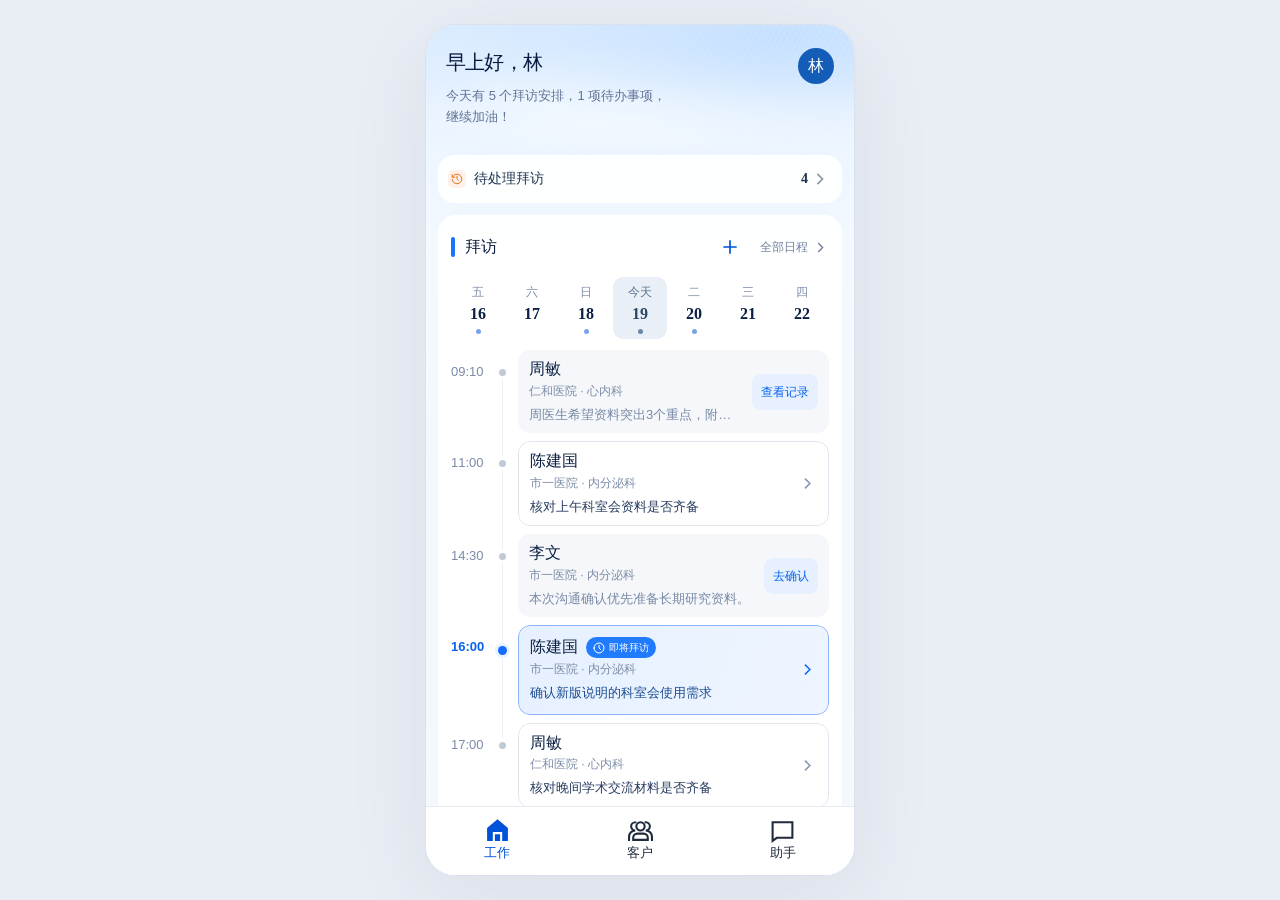
==== visit-crm-agent-v6.html @ e6ff2087 "Publish the V6 visit prototype as a standalone GitHub Pages site." ====
<!doctype html>
<html lang="zh-CN">
  <head>
    <meta charset="UTF-8" />
    <meta name="viewport" content="width=device-width, initial-scale=1, viewport-fit=cover" />
    <meta name="theme-color" content="#f5f7fa" />
    <title>拜访工作台</title>
    <script type="module" crossorigin src="./assets/visit-crm-agent-v6-Gk6ybA4L.js"></script>
    <link rel="stylesheet" crossorigin href="./assets/visit-crm-agent-v6-CNKrLunf.css">
  </head>
  <body>
    <div id="root"></div>
  </body>
</html>
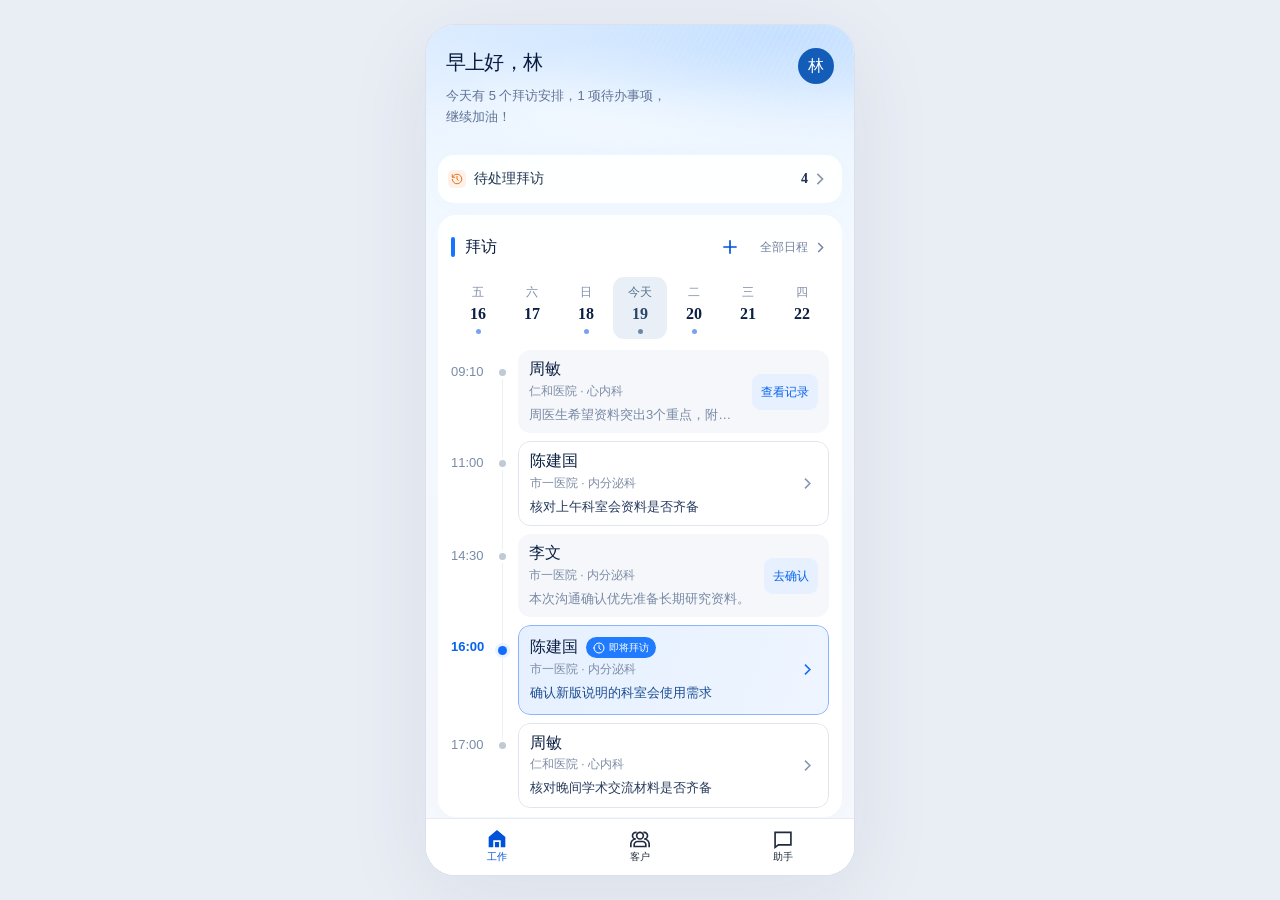
==== commit 971daa55: "Tighten the tab bar to TDesign Mobile icon and label sizes." ====
--- a/visit-crm-agent-v6.html
+++ b/visit-crm-agent-v6.html
@@ -5,8 +5,8 @@
     <meta name="viewport" content="width=device-width, initial-scale=1, viewport-fit=cover" />
     <meta name="theme-color" content="#f5f7fa" />
     <title>拜访工作台</title>
-    <script type="module" crossorigin src="./assets/visit-crm-agent-v6-Gk6ybA4L.js"></script>
-    <link rel="stylesheet" crossorigin href="./assets/visit-crm-agent-v6-CNKrLunf.css">
+    <script type="module" crossorigin src="./assets/visit-crm-agent-v6-B5nXBWVh.js"></script>
+    <link rel="stylesheet" crossorigin href="./assets/visit-crm-agent-v6-4NdGaWac.css">
   </head>
   <body>
     <div id="root"></div>
--- a/assets/visit-crm-agent-v6-4NdGaWac.css
+++ b/assets/visit-crm-agent-v6-4NdGaWac.css
@@ -0,0 +1 @@
+.t-safe-area-top{padding-top:constant(safe-area-inset-top);padding-top:env(safe-area-inset-top)}.t-safe-area-bottom{padding-bottom:constant(safe-area-inset-bottom);padding-bottom:env(safe-area-inset-bottom)}:root,:root[theme-mode=light]{--td-brand-color-1: #f2f3ff;--td-brand-color-2: #d9e1ff;--td-brand-color-3: #b5c7ff;--td-brand-color-4: #8eabff;--td-brand-color-5: #618dff;--td-brand-color-6: #366ef4;--td-brand-color-7: #0052d9;--td-brand-color-8: #003cab;--td-brand-color-9: #002a7c;--td-brand-color-10: #001a57;--td-warning-color-1: #fff1e9;--td-warning-color-2: #ffd9c2;--td-warning-color-3: #ffb98c;--td-warning-color-4: #fa9550;--td-warning-color-5: #e37318;--td-warning-color-6: #be5a00;--td-warning-color-7: #954500;--td-warning-color-8: #713300;--td-warning-color-9: #532300;--td-warning-color-10: #3b1700;--td-error-color-1: #fff0ed;--td-error-color-2: #ffd8d2;--td-error-color-3: #ffb9b0;--td-error-color-4: #ff9285;--td-error-color-5: #f6685d;--td-error-color-6: #d54941;--td-error-color-7: #ad352f;--td-error-color-8: #881f1c;--td-error-color-9: #68070a;--td-error-color-10: #490002;--td-success-color-1: #e3f9e9;--td-success-color-2: #c6f3d7;--td-success-color-3: #92dab2;--td-success-color-4: #56c08d;--td-success-color-5: #2ba471;--td-success-color-6: #008858;--td-success-color-7: #006c45;--td-success-color-8: #005334;--td-success-color-9: #003b23;--td-success-color-10: #002515;--td-gray-color-1: #f3f3f3;--td-gray-color-2: #eee;--td-gray-color-3: #e8e8e8;--td-gray-color-4: #ddd;--td-gray-color-5: #c6c6c6;--td-gray-color-6: #a6a6a6;--td-gray-color-7: #8b8b8b;--td-gray-color-8: #777;--td-gray-color-9: #5e5e5e;--td-gray-color-10: #4b4b4b;--td-gray-color-11: #393939;--td-gray-color-12: #2c2c2c;--td-gray-color-13: #242424;--td-gray-color-14: #181818;--td-font-white-1: #ffffff;--td-font-white-2: rgba(255, 255, 255, .55);--td-font-white-3: rgba(255, 255, 255, .35);--td-font-white-4: rgba(255, 255, 255, .22);--td-font-gray-1: rgba(0, 0, 0, .9);--td-font-gray-2: rgba(0, 0, 0, .6);--td-font-gray-3: rgba(0, 0, 0, .4);--td-font-gray-4: rgba(0, 0, 0, .26);--td-brand-color: var(--td-brand-color-7);--td-warning-color: var(--td-warning-color-5);--td-error-color: var(--td-error-color-6);--td-success-color: var(--td-success-color-5);--td-brand-color-focus: var(--td-brand-color-1);--td-brand-color-active: var(--td-brand-color-8);--td-brand-color-disabled: var(--td-brand-color-3);--td-brand-color-light: var(--td-brand-color-1);--td-brand-color-light-active: var(--td-brand-color-2);--td-warning-color-active: var(--td-warning-color-6);--td-warning-color-disabled: var(--td-warning-color-3);--td-warning-color-focus: var(--td-warning-color-2);--td-warning-color-light: var(--td-warning-color-1);--td-warning-color-light-active: var(--td-warning-color-2);--td-error-color-focus: var(--td-error-color-2);--td-error-color-active: var(--td-error-color-7);--td-error-color-disabled: var(--td-error-color-3);--td-error-color-light: var(--td-error-color-1);--td-error-color-light-active: var(--td-error-color-2);--td-success-color-focus: var(--td-success-color-2);--td-success-color-active: var(--td-success-color-6);--td-success-color-disabled: var(--td-success-color-3);--td-success-color-light: var(--td-success-color-1);--td-success-color-light-active: var(--td-success-color-2);--td-mask-active: rgba(0, 0, 0, .6);--td-mask-disabled: rgba(255, 255, 255, .6);--td-mask-background: rgba(255, 255, 255, .96);--td-mask-gradient: rgba(255, 255, 255, 0);--td-bg-color-page: var(--td-gray-color-1);--td-bg-color-container: var(--td-font-white-1);--td-bg-color-container-active: var(--td-gray-color-3);--td-bg-color-secondarycontainer: var(--td-gray-color-1);--td-bg-color-secondarycontainer-active: var(--td-gray-color-4);--td-bg-color-component: var(--td-gray-color-3);--td-bg-color-component-active: var(--td-gray-color-6);--td-bg-color-component-disabled: var(--td-gray-color-2);--td-bg-color-secondarycomponent: var(--td-gray-color-4);--td-bg-color-secondarycomponent-active: var(--td-gray-color-6);--td-bg-color-specialcomponent: #fff;--td-text-color-primary: var(--td-font-gray-1);--td-text-color-secondary: var(--td-font-gray-2);--td-text-color-placeholder: var(--td-font-gray-3);--td-text-color-disabled: var(--td-font-gray-4);--td-text-color-anti: var(--td-font-white-1);--td-text-color-brand: var(--td-brand-color);--td-text-color-link: var(--td-brand-color);--td-text-color-watermark: rgba(0, 0, 0, .1);--td-border-level-1-color: var(--td-gray-color-3);--td-component-stroke: var(--td-gray-color-3);--td-border-level-2-color: var(--td-gray-color-4);--td-component-border: var(--td-gray-color-4);--td-shadow-1: 0 1px 10px rgba(0, 0, 0, .05), 0 4px 5px rgba(0, 0, 0, .08), 0 2px 4px -1px rgba(0, 0, 0, .12);--td-shadow-2: 0 3px 14px 2px rgba(0, 0, 0, .05), 0 8px 10px 1px rgba(0, 0, 0, .06), 0 5px 5px -3px rgba(0, 0, 0, .1);--td-shadow-3: 0 6px 30px 5px rgba(0, 0, 0, .05), 0 16px 24px 2px rgba(0, 0, 0, .04), 0 8px 10px -5px rgba(0, 0, 0, .08);--td-shadow-4: 0 2px 8px 0 rgba(0, 0, 0, .06);--td-shadow-inset-top: inset 0 .5px 0 #dcdcdc;--td-shadow-inset-right: inset .5px 0 0 #dcdcdc;--td-shadow-inset-bottom: inset 0 -.5px 0 #dcdcdc;--td-shadow-inset-left: inset -.5px 0 0 #dcdcdc;--td-table-shadow-color: rgba(0, 0, 0, .08);--td-scrollbar-color: rgba(0, 0, 0, .1);--td-scrollbar-hover-color: rgba(0, 0, 0, .3);--td-scroll-track-color: #fff}:root.dark,:root[theme-mode=dark]{--td-brand-color-1: #1b2f51;--td-brand-color-2: #173463;--td-brand-color-3: #143975;--td-brand-color-4: #103d88;--td-brand-color-5: #0d429a;--td-brand-color-6: #054bbe;--td-brand-color-7: #2667d4;--td-brand-color-8: #4582e6;--td-brand-color-9: #699ef5;--td-brand-color-10: #96bbf8;--td-warning-color-1: #4f2a1d;--td-warning-color-2: #582f21;--td-warning-color-3: #733c23;--td-warning-color-4: #a75d2b;--td-warning-color-5: #cf6e2d;--td-warning-color-6: #dc7633;--td-warning-color-7: #e8935c;--td-warning-color-8: #ecbf91;--td-warning-color-9: #eed7bf;--td-warning-color-10: #f3e9dc;--td-error-color-1: #472324;--td-error-color-2: #5e2a2d;--td-error-color-3: #703439;--td-error-color-4: #83383e;--td-error-color-5: #a03f46;--td-error-color-6: #c64751;--td-error-color-7: #de6670;--td-error-color-8: #ec888e;--td-error-color-9: #edb1b6;--td-error-color-10: #eeced0;--td-success-color-1: #193a2a;--td-success-color-2: #1a4230;--td-success-color-3: #17533d;--td-success-color-4: #0d7a55;--td-success-color-5: #059465;--td-success-color-6: #43af8a;--td-success-color-7: #46bf96;--td-success-color-8: #80d2b6;--td-success-color-9: #b4e1d3;--td-success-color-10: #deede8;--td-gray-color-1: #f3f3f3;--td-gray-color-2: #eee;--td-gray-color-3: #e8e8e8;--td-gray-color-4: #ddd;--td-gray-color-5: #c6c6c6;--td-gray-color-6: #a6a6a6;--td-gray-color-7: #8b8b8b;--td-gray-color-8: #777;--td-gray-color-9: #5e5e5e;--td-gray-color-10: #4b4b4b;--td-gray-color-11: #393939;--td-gray-color-12: #2c2c2c;--td-gray-color-13: #242424;--td-gray-color-14: #181818;--td-font-white-1: rgba(255, 255, 255, .9);--td-font-white-2: rgba(255, 255, 255, .55);--td-font-white-3: rgba(255, 255, 255, .35);--td-font-white-4: rgba(255, 255, 255, .22);--td-font-gray-1: rgba(0, 0, 0, .9);--td-font-gray-2: rgba(0, 0, 0, .6);--td-font-gray-3: rgba(0, 0, 0, .4);--td-font-gray-4: rgba(0, 0, 0, .26);--td-brand-color: var(--td-brand-color-8);--td-warning-color: var(--td-warning-color-5);--td-error-color: var(--td-error-color-6);--td-success-color: var(--td-success-color-5);--td-brand-color-focus: var(--td-brand-color-1);--td-brand-color-active: var(--td-brand-color-9);--td-brand-color-disabled: var(--td-brand-color-3);--td-brand-color-light: var(--td-brand-color-1);--td-brand-color-light-active: var(--td-brand-color-2);--td-warning-color-focus: var(--td-warning-color-2);--td-warning-color-active: var(--td-warning-color-4);--td-warning-color-disabled: var(--td-warning-color-3);--td-warning-color-light: var(--td-warning-color-1);--td-warning-color-light-active: var(--td-warning-color-2);--td-error-color-focus: var(--td-error-color-2);--td-error-color-active: var(--td-error-color-5);--td-error-color-disabled: var(--td-error-color-3);--td-error-color-light: var(--td-error-color-1);--td-error-color-light-active: var(--td-error-color-2);--td-success-color-focus: var(--td-success-color-2);--td-success-color-active: var(--td-success-color-4);--td-success-color-disabled: var(--td-success-color-3);--td-success-color-light: var(--td-success-color-1);--td-success-color-light-active: var(--td-success-color-2);--td-mask-active: rgba(0, 0, 0, .4);--td-mask-disabled: rgba(0, 0, 0, .6);--td-mask-background: rgba(36, 36, 36, .96);--td-mask-gradient: rgba(36, 36, 36, 0);--td-bg-color-page: var(--td-gray-color-14);--td-bg-color-container: var(--td-gray-color-13);--td-bg-color-secondarycontainer: var(--td-gray-color-12);--td-bg-color-component: var(--td-gray-color-11);--td-bg-color-container-active: var(--td-gray-color-12);--td-bg-color-secondarycontainer-active: var(--td-gray-color-11);--td-bg-color-component-active: var(--td-gray-color-10);--td-bg-color-component-disabled: var(--td-gray-color-12);--td-bg-color-specialcomponent: transparent;--td-text-color-primary: var(--td-font-white-1);--td-text-color-secondary: var(--td-font-white-2);--td-text-color-placeholder: var(--td-font-white-3);--td-text-color-disabled: var(--td-font-white-4);--td-text-color-anti: var(--td-font-white-1);--td-text-color-brand: var(--td-brand-color-8);--td-text-color-link: var(--td-brand-color-8);--td-text-color-watermark: rgba(255, 255, 255, .1);--td-border-level-1-color: var(--td-gray-color-11);--td-component-stroke: var(--td-gray-color-11);--td-border-level-2-color: var(--td-gray-color-9);--td-component-border: var(--td-gray-color-9);--td-shadow-1: 0 4px 6px rgba(0, 0, 0, .06), 0 1px 10px rgba(0, 0, 0, .08), 0 2px 4px rgba(0, 0, 0, .12);--td-shadow-2: 0 8px 10px rgba(0, 0, 0, .12), 0 3px 14px rgba(0, 0, 0, .1), 0 5px 5px rgba(0, 0, 0, .16);--td-shadow-3: 0 16px 24px rgba(0, 0, 0, .14), 0 6px 30px rgba(0, 0, 0, .12), 0 8px 10px rgba(0, 0, 0, .2);--td-shadow-inset-top: inset 0 .5px 0 #5e5e5e;--td-shadow-inset-right: inset .5px 0 0 #5e5e5e;--td-shadow-inset-bottom: inset 0 -.5px 0 #5e5e5e;--td-shadow-inset-left: inset -.5px 0 0 #5e5e5e;--td-table-shadow-color: rgba(0, 0, 0, .55);--td-scrollbar-color: rgba(255, 255, 255, .1);--td-scroll-track-color: #333}:root{--td-radius-small: 3px;--td-radius-default: 6px;--td-radius-large: 9px;--td-radius-extraLarge: 12px;--td-radius-round: 999px;--td-radius-circle: 50%}:root{--td-font-family: PingFang SC, Microsoft YaHei, Arial Regular;--td-font-family-medium: PingFang SC, Microsoft YaHei, Arial Medium;--td-font-size-link-small: 12px;--td-font-size-link-medium: 14px;--td-font-size-link-large: 16px;--td-font-size-mark-extraSmall: 10px;--td-font-size-mark-small: 12px;--td-font-size-mark-medium: 14px;--td-font-size-mark-large: 16px;--td-font-size-body-extraSmall: 10px;--td-font-size-body-small: 12px;--td-font-size-body-medium: 14px;--td-font-size-body-large: 16px;--td-font-size-title-small: 14px;--td-font-size-title-medium: 16px;--td-font-size-title-large: 18px;--td-font-size-title-extraLarge: 20px;--td-font-size-headline-small: 24px;--td-font-size-headline-medium: 28px;--td-font-size-headline-large: 36px;--td-font-size-display-medium: 48px;--td-font-size-display-large: 64px;--td-line-height-link-small: 20px;--td-line-height-link-medium: 22px;--td-line-height-link-large: 24px;--td-line-height-mark-extraSmall: 16px;--td-line-height-mark-small: 20px;--td-line-height-mark-medium: 22px;--td-line-height-mark-large: 24px;--td-line-height-body-extraSmall: 16px;--td-line-height-body-small: 20px;--td-line-height-body-medium: 22px;--td-line-height-body-large: 24px;--td-line-height-title-small: 22px;--td-line-height-title-medium: 24px;--td-line-height-title-large: 26px;--td-line-height-title-extraLarge: 28px;--td-line-height-headline-small: 32px;--td-line-height-headline-medium: 36px;--td-line-height-headline-large: 44px;--td-line-height-display-medium: 56px;--td-line-height-display-large: 72px;--td-font-link-small: var(--td-font-size-link-small) / var(--td-line-height-link-small) var(--td-font-family);--td-font-link-medium: var(--td-font-size-link-medium) / var(--td-line-height-link-medium) var(--td-font-family);--td-font-link-large: var(--td-font-size-link-large) / var(--td-line-height-link-large) var(--td-font-family);--td-font-mark-extraSmall: 600 var(--td-font-size-mark-extraSmall) / var(--td-line-height-mark-extraSmall) var(--td-font-family);--td-font-mark-small: 600 var(--td-font-size-mark-small) / var(--td-line-height-mark-small) var(--td-font-family);--td-font-mark-medium: 600 var(--td-font-size-mark-medium) / var(--td-line-height-mark-medium) var(--td-font-family);--td-font-mark-large: 600 var(--td-font-size-mark-large) / var(--td-line-height-mark-large) var(--td-font-family);--td-font-body-extraSmall: var(--td-font-size-body-extraSmall) / var(--td-line-height-body-extraSmall) var(--td-font-family);--td-font-body-small: var(--td-font-size-body-small) / var(--td-line-height-body-small) var(--td-font-family);--td-font-body-medium: var(--td-font-size-body-medium) / var(--td-line-height-body-medium) var(--td-font-family);--td-font-body-large: var(--td-font-size-body-large) / var(--td-line-height-body-large) var(--td-font-family);--td-font-title-small: 600 var(--td-font-size-title-small) / var(--td-line-height-title-small) var(--td-font-family);--td-font-title-medium: 600 var(--td-font-size-title-medium) / var(--td-line-height-title-medium) var(--td-font-family);--td-font-title-large: 600 var(--td-font-size-title-large) / var(--td-line-height-title-large) var(--td-font-family);--td-font-title-extraLarge: 600 var(--td-font-size-title-extraLarge) / var(--td-line-height-title-extraLarge) var(--td-font-family);--td-font-headline-small: 600 var(--td-font-size-headline-small) / var(--td-line-height-headline-small) var(--td-font-family);--td-font-headline-medium: 600 var(--td-font-size-headline-medium) / var(--td-line-height-headline-medium) var(--td-font-family);--td-font-headline-large: 600 var(--td-font-size-headline-large) / var(--td-line-height-headline-large) var(--td-font-family);--td-font-display-medium: 600 var(--td-font-size-display-medium) / var(--td-line-height-display-medium) var(--td-font-family);--td-font-display-large: 600 var(--td-font-size-display-large) / var(--td-line-height-display-large) var(--td-font-family);--td-font-size: 10px;--td-font-size-xs: var(--td-font-size-body-extraSmall);--td-font-size-s: var(--td-font-size-body-small);--td-font-size-base: var(--td-font-size-title-small);--td-font-size-m: var(--td-font-size-title-medium);--td-font-size-l: var(--td-font-size-title-large);--td-font-size-xl: var(--td-font-size-title-extraLarge);--td-font-size-xxl: var(--td-font-size-headline-large)}:root{--td-spacer: 8px;--td-spacer-1: 12px;--td-spacer-2: 16px;--td-spacer-3: 24px;--td-spacer-4: 32px;--td-spacer-5: 48px;--td-spacer-6: 80px}:root,:root[theme-mode=light]{--td-switch-dot-disabled-color: var(--td-font-white-1);--td-switch-loading-color: var(--td-brand-color)}:root.dark,:root[theme-mode=dark]{--td-button-primary-disabled-color: var(--td-font-white-4);--td-skeleton-animation-gradient: rgba(255, 255, 255, .06);--td-slider-dot-bg-color: var(--td-gray-color-4);--td-slider-dot-disabled-bg-color: var(--td-gray-color-11);--td-slider-dot-disabled-border-color: var(--td-gray-color-12);--td-switch-dot-disabled-color: var(--td-font-white-2);--td-switch-loading-color: var(--td-font-white-1)}.t-loading{display:-webkit-box;display:-ms-flexbox;display:flex;-webkit-box-align:center;-ms-flex-align:center;align-items:center;position:relative;color:var(--td-loading-color, var(--td-brand-color, var(--td-brand-color-7, #0052d9)))}.t-loading--inherit-color{color:inherit}.t-loading--vertical{-webkit-box-orient:vertical;-webkit-box-direction:normal;-ms-flex-direction:column;flex-direction:column}.t-loading--vertical .t-loading__text{margin-left:0;margin-top:6px}.t-loading__bar{pointer-events:none}.t-loading__text{color:var(--td-loading-text-color, var(--td-text-color-primary, var(--td-font-gray-1, rgba(0, 0, 0, .9))));font:var(--td-loading-text-font, var(--td-font-body-small));margin-left:6px}.t-loading__text--only{margin-left:0}.t-loading__gradient{display:-webkit-box;display:-ms-flexbox;display:flex;-webkit-box-pack:center;-ms-flex-pack:center;justify-content:center;-webkit-box-align:center;-ms-flex-align:center;align-items:center;vertical-align:middle}.t-loading__gradient-conic{width:100%;height:100%;background:conic-gradient(from 90deg at 50% 50%,#fff 0deg,currentColor 360deg);border-radius:50%;mask:radial-gradient(transparent calc(50% - .5px),#fff 50%);-webkit-mask:radial-gradient(transparent calc(50% - .5px),#fff 50%)}.t-loading__spinner{position:relative;display:inline-block;width:20px;max-width:100%;height:20px;max-height:100%;vertical-align:middle;-webkit-animation:t-rotate .8s linear infinite;animation:t-rotate .8s linear infinite;-webkit-animation-timing-function:steps(12);animation-timing-function:steps(12)}.t-loading__spinner--line{position:absolute;top:0;left:0;width:100%;height:100%}.t-loading__spinner--line:before{display:block;width:2px;height:25%;margin:0 auto;background-color:var(--td-loading-line-bg-color, var(--td-text-color-primary, var(--td-font-gray-1, rgba(0, 0, 0, .9))));border-radius:40%;content:" "}.t-loading__dot{width:20%;height:20%;border-radius:50%;background-color:currentColor;-webkit-animation-duration:1.8s;animation-duration:1.8s;-webkit-animation-name:dotting;animation-name:dotting;-webkit-animation-timing-function:linear;animation-timing-function:linear;-webkit-animation-iteration-count:infinite;animation-iteration-count:infinite;-webkit-animation-fill-mode:both;animation-fill-mode:both}.t-loading__dot--paused{-webkit-animation-play-state:paused;animation-play-state:paused}.t-loading__dots{display:-webkit-box;display:-ms-flexbox;display:flex;-webkit-box-pack:justify;-ms-flex-pack:justify;justify-content:space-between;-webkit-box-align:center;-ms-flex-align:center;align-items:center;-webkit-animation:none;animation:none}.t-loading__parent,.t-loading__parent--relative{position:relative}.t-loading--lock{overflow:hidden}.t-loading--full{z-index:var(--td-loading-z-index, 3500);position:absolute;top:0;left:0;bottom:0;right:0;display:-webkit-box;display:-ms-flexbox;display:flex;-webkit-box-align:center;-ms-flex-align:center;align-items:center;vertical-align:middle;-webkit-box-pack:center;-ms-flex-pack:center;justify-content:center;background-color:var(--td-loading-full-bg-color, rgba(255, 255, 255, .6))}.t-loading--fullscreen{position:fixed;display:-webkit-box;display:-ms-flexbox;display:flex;-webkit-box-align:center;-ms-flex-align:center;align-items:center;vertical-align:middle;-webkit-box-pack:center;-ms-flex-pack:center;justify-content:center;top:0;left:0;width:100%;height:100%;z-index:var(--td-loading-z-index, 3500);background-color:var(--td-loading-full-bg-color, rgba(255, 255, 255, .6))}.t-loading--center{display:-webkit-inline-box;display:-ms-inline-flexbox;display:inline-flex;-webkit-box-align:center;-ms-flex-align:center;align-items:center;vertical-align:middle;-webkit-box-pack:center;-ms-flex-pack:center;justify-content:center}.t-loading__spinner--line-1{-webkit-transform:rotate(30deg);transform:rotate(30deg);opacity:1}.t-loading__spinner--line-2{-webkit-transform:rotate(60deg);transform:rotate(60deg);opacity:.9375}.t-loading__spinner--line-3{-webkit-transform:rotate(90deg);transform:rotate(90deg);opacity:.875}.t-loading__spinner--line-4{-webkit-transform:rotate(120deg);transform:rotate(120deg);opacity:.8125}.t-loading__spinner--line-5{-webkit-transform:rotate(150deg);transform:rotate(150deg);opacity:.75}.t-loading__spinner--line-6{-webkit-transform:rotate(180deg);transform:rotate(180deg);opacity:.6875}.t-loading__spinner--line-7{-webkit-transform:rotate(210deg);transform:rotate(210deg);opacity:.625}.t-loading__spinner--line-8{-webkit-transform:rotate(240deg);transform:rotate(240deg);opacity:.5625}.t-loading__spinner--line-9{-webkit-transform:rotate(270deg);transform:rotate(270deg);opacity:.5}.t-loading__spinner--line-10{-webkit-transform:rotate(300deg);transform:rotate(300deg);opacity:.4375}.t-loading__spinner--line-11{-webkit-transform:rotate(330deg);transform:rotate(330deg);opacity:.375}.t-loading__spinner--line-12{-webkit-transform:rotate(360deg);transform:rotate(360deg);opacity:.3125}@-webkit-keyframes t-rotate{0%{-webkit-transform:rotate(0deg);transform:rotate(0)}to{-webkit-transform:rotate(360deg);transform:rotate(360deg)}}@keyframes t-rotate{0%{-webkit-transform:rotate(0deg);transform:rotate(0)}to{-webkit-transform:rotate(360deg);transform:rotate(360deg)}}@-webkit-keyframes dotting{0%{opacity:.15}1%{opacity:.8}33%{opacity:.8}34%{opacity:.15}to{opacity:.15}}@keyframes dotting{0%{opacity:.15}1%{opacity:.8}33%{opacity:.8}34%{opacity:.15}to{opacity:.15}}.t-button--size-extra-small{font:var(--td-button-extra-small-font, var(--td-font-mark-medium));padding-left:var(--td-button-extra-small-padding-horizontal, 8px);padding-right:var(--td-button-extra-small-padding-horizontal, 8px);height:var(--td-button-extra-small-height, 28px)}.t-button--size-extra-small .t-icon{font-size:var(--td-button-extra-small-icon-size, 18px)}.t-button--size-small{font:var(--td-button-small-font, var(--td-font-mark-medium));padding-left:var(--td-button-small-padding-horizontal, 12px);padding-right:var(--td-button-small-padding-horizontal, 12px);height:var(--td-button-small-height, 32px)}.t-button--size-small .t-icon{font-size:var(--td-button-small-icon-size, 18px)}.t-button--size-medium{font:var(--td-button-medium-font, var(--td-font-mark-large));padding-left:var(--td-button-medium-padding-horizontal, 16px);padding-right:var(--td-button-medium-padding-horizontal, 16px);height:var(--td-button-medium-height, 40px)}.t-button--size-medium .t-icon{font-size:var(--td-button-medium-icon-size, 20px)}.t-button--size-large{font:var(--td-button-large-font, var(--td-font-mark-large));padding-left:var(--td-button-large-padding-horizontal, 20px);padding-right:var(--td-button-large-padding-horizontal, 20px);height:var(--td-button-large-height, 48px)}.t-button--size-large .t-icon{font-size:var(--td-button-large-icon-size, 24px)}.t-button--default{color:var(--td-button-default-color, var(--td-text-color-primary, var(--td-font-gray-1, rgba(0, 0, 0, .9))));background-color:var(--td-button-default-bg-color, var(--td-bg-color-component, var(--td-gray-color-3, #e8e8e8)))}.t-button--default:after{border-width:var(--td-button-border-width, 2px);border-color:var(--td-button-default-border-color, var(--td-bg-color-component, var(--td-gray-color-3, #e8e8e8)))}.t-button--default.t-button--hover{z-index:0}.t-button--default.t-button--hover,.t-button--default.t-button--hover:after{background-color:var(--td-button-default-active-bg-color, var(--td-bg-color-component-active, var(--td-gray-color-6, #a6a6a6)));border-color:var(--td-button-default-active-border-color, var(--td-bg-color-component-active, var(--td-gray-color-6, #a6a6a6)))}.t-button--default.t-button--disabled{color:var(--td-button-default-disabled-color, var(--td-text-color-disabled, var(--td-font-gray-4, rgba(0, 0, 0, .26))));background-color:var(--td-button-default-disabled-bg, var(--td-bg-color-component-disabled, var(--td-gray-color-2, #eeeeee)))}.t-button--default.t-button--disabled:after{border-color:var(--td-button-default-disabled-border-color, var(--td-bg-color-component-disabled, var(--td-gray-color-2, #eeeeee)))}.t-button--primary{color:var(--td-button-primary-color, var(--td-font-white-1, #ffffff));background-color:var(--td-button-primary-bg-color, var(--td-brand-color, var(--td-brand-color-7, #0052d9)))}.t-button--primary:after{border-width:var(--td-button-border-width, 2px);border-color:var(--td-button-primary-border-color, var(--td-brand-color, var(--td-brand-color-7, #0052d9)))}.t-button--primary.t-button--hover{z-index:0}.t-button--primary.t-button--hover,.t-button--primary.t-button--hover:after{background-color:var(--td-button-primary-active-bg-color, var(--td-brand-color-active, var(--td-brand-color-8, #003cab)));border-color:var(--td-button-primary-active-border-color, var(--td-brand-color-active, var(--td-brand-color-8, #003cab)))}.t-button--primary.t-button--disabled{color:var(--td-button-primary-disabled-color, var(--td-font-white-1, #ffffff));background-color:var(--td-button-primary-disabled-bg, var(--td-brand-color-disabled, var(--td-brand-color-3, #b5c7ff)))}.t-button--primary.t-button--disabled:after{border-color:var(--td-button-primary-disabled-border-color, var(--td-brand-color-disabled, var(--td-brand-color-3, #b5c7ff)))}.t-button--light{color:var(--td-button-light-color, var(--td-brand-color, var(--td-brand-color-7, #0052d9)));background-color:var(--td-button-light-bg-color, var(--td-brand-color-light, var(--td-brand-color-1, #f2f3ff)))}.t-button--light:after{border-width:var(--td-button-border-width, 2px);border-color:var(--td-button-light-border-color, var(--td-brand-color-light, var(--td-brand-color-1, #f2f3ff)))}.t-button--light.t-button--hover{z-index:0}.t-button--light.t-button--hover,.t-button--light.t-button--hover:after{background-color:var(--td-button-light-active-bg-color, var(--td-brand-color-light-active, var(--td-brand-color-2, #d9e1ff)));border-color:var(--td-button-light-active-border-color, var(--td-brand-color-light-active, var(--td-brand-color-2, #d9e1ff)))}.t-button--light.t-button--disabled{color:var(--td-button-light-disabled-color, var(--td-brand-color-disabled, var(--td-brand-color-3, #b5c7ff)));background-color:var(--td-button-light-disabled-bg, var(--td-brand-color-light, var(--td-brand-color-1, #f2f3ff)))}.t-button--light.t-button--disabled:after{border-color:var(--td-button-light-disabled-border-color, var(--td-brand-color-light, var(--td-brand-color-1, #f2f3ff)))}.t-button--danger{color:var(--td-button-danger-color, var(--td-font-white-1, #ffffff));background-color:var(--td-button-danger-bg-color, var(--td-error-color, var(--td-error-color-6, #d54941)))}.t-button--danger:after{border-width:var(--td-button-border-width, 2px);border-color:var(--td-button-danger-border-color, var(--td-error-color, var(--td-error-color-6, #d54941)))}.t-button--danger.t-button--hover{z-index:0}.t-button--danger.t-button--hover,.t-button--danger.t-button--hover:after{background-color:var(--td-button-danger-active-bg-color, var(--td-error-color-7, #ad352f));border-color:var(--td-button-danger-active-border-color, var(--td-error-color-7, #ad352f))}.t-button--danger.t-button--disabled{color:var(--td-button-danger-disabled-color, var(--td-font-white-1, #ffffff));background-color:var(--td-button-danger-disabled-bg, var(--td-error-color-3, #ffb9b0))}.t-button--danger.t-button--disabled:after{border-color:var(--td-button-danger-disabled-border-color, var(--td-error-color-3, #ffb9b0))}.t-button{display:-webkit-inline-box;display:-ms-inline-flexbox;display:inline-flex;-webkit-box-align:center;-ms-flex-align:center;align-items:center;-webkit-box-pack:center;-ms-flex-pack:center;justify-content:center;position:relative;white-space:nowrap;text-align:center;border:none;background-image:none;-webkit-transition:all .3s;transition:all .3s;border-radius:var(--td-button-border-radius, var(--td-radius-default, 6px));outline:none;vertical-align:top;text-decoration:none;cursor:pointer;-webkit-tap-highlight-color:transparent;-webkit-user-select:none;-moz-user-select:none;-ms-user-select:none;user-select:none;-ms-touch-action:manipulation;touch-action:manipulation;-webkit-appearance:none}.t-button:after{content:"";display:block;position:absolute;left:0;top:0;width:200%;height:200%;-webkit-transform:scale(.5);transform:scale(.5);-webkit-transform-origin:0 0;transform-origin:0 0;border-radius:calc(var(--td-button-border-radius, var(--td-radius-default, 6px)) * 2);border-style:solid;-webkit-box-sizing:border-box;box-sizing:border-box}.t-button--text{color:var(--td-button-default-color, var(--td-text-color-primary, var(--td-font-gray-1, rgba(0, 0, 0, .9))));background:none}.t-button--text:after{border:0}.t-button--text.t-button--hover,.t-button--text.t-button--hover:after{background-color:var(--td-button-default-text-active-bg-color, var(--td-bg-color-container-active, var(--td-gray-color-3, #e8e8e8)))}.t-button--text.t-button--primary{color:var(--td-button-primary-text-color, var(--td-brand-color, var(--td-brand-color-7, #0052d9)));background:none}.t-button--text.t-button--primary.t-button--hover,.t-button--text.t-button--primary.t-button--hover:after{background-color:var(--td-button-primary-text-active-bg-color, var(--td-bg-color-container-active, var(--td-gray-color-3, #e8e8e8)))}.t-button--text.t-button--primary.t-button--disabled{color:var(--td-button-primary-text-disabled-color, var(--td-brand-color-disabled, var(--td-brand-color-3, #b5c7ff)));background:none}.t-button--text.t-button--danger{color:var(--td-button-danger-text-color, var(--td-error-color, var(--td-error-color-6, #d54941)));background:none}.t-button--text.t-button--danger.t-button--hover,.t-button--text.t-button--danger.t-button--hover:after{background-color:var(--td-button-danger-text-active-bg-color, var(--td-bg-color-container-active, var(--td-gray-color-3, #e8e8e8)))}.t-button--text.t-button--danger.t-button--disabled{color:var(--td-button-danger-text-disabled-color, var(--td-button-danger-disabled-color, var(--td-font-white-1, #ffffff)));background:none}.t-button--text.t-button--light{color:var(--td-button-light-text-color, var(--td-brand-color, var(--td-brand-color-7, #0052d9)));background:none}.t-button--text.t-button--light.t-button--hover,.t-button--text.t-button--light.t-button--hover:after{background-color:var(--td-button-light-text-active-bg-color, var(--td-bg-color-container-active, var(--td-gray-color-3, #e8e8e8)))}.t-button--text.t-button--disabled{color:var(--td-button-default-disabled-color, var(--td-text-color-disabled, var(--td-font-gray-4, rgba(0, 0, 0, .26))))}.t-button--dashed,.t-button--outline{color:var(--td-button-default-outline-color, var(--td-text-color-primary, var(--td-font-gray-1, rgba(0, 0, 0, .9))));background-color:transparent}.t-button--dashed:after,.t-button--outline:after{border-color:var(--td-button-default-outline-border-color, var(--td-component-border, var(--td-gray-color-4, #dddddd)))}.t-button--dashed.t-button--hover,.t-button--outline.t-button--hover,.t-button--dashed.t-button--hover:after,.t-button--outline.t-button--hover:after{background-color:var(--td-button-default-outline-active-bg-color, var(--td-bg-color-container-active, var(--td-gray-color-3, #e8e8e8)));border-color:var(--td-button-default-outline-active-border-color, var(--td-component-border, var(--td-gray-color-4, #dddddd)))}.t-button--dashed.t-button--disabled,.t-button--outline.t-button--disabled{color:var(--td-button-default-outline-disabled-color, var(--td-component-border, var(--td-gray-color-4, #dddddd)))}.t-button--dashed.t-button--disabled:after,.t-button--outline.t-button--disabled:after{border-color:var(--td-button-default-outline-disabled-color, var(--td-component-border, var(--td-gray-color-4, #dddddd)))}.t-button--dashed.t-button--primary,.t-button--outline.t-button--primary{color:var(--td-button-primary-outline-color, var(--td-brand-color, var(--td-brand-color-7, #0052d9)))}.t-button--dashed.t-button--primary:after,.t-button--outline.t-button--primary:after{border-color:var(--td-button-primary-outline-border-color, var(--td-button-primary-outline-color, var(--td-brand-color, var(--td-brand-color-7, #0052d9))))}.t-button--dashed.t-button--primary.t-button--hover,.t-button--outline.t-button--primary.t-button--hover{color:var(--td-button-primary-outline-active-border-color, var(--td-brand-color-active, var(--td-brand-color-8, #003cab)))}.t-button--dashed.t-button--primary.t-button--hover:after,.t-button--outline.t-button--primary.t-button--hover:after{background-color:var(--td-button-primary-outline-active-bg-color, var(--td-bg-color-container-active, var(--td-gray-color-3, #e8e8e8)));border-color:var(--td-button-primary-outline-active-border-color, var(--td-brand-color-active, var(--td-brand-color-8, #003cab)))}.t-button--dashed.t-button--primary.t-button--disabled,.t-button--outline.t-button--primary.t-button--disabled{background-color:transparent;color:var(--td-button-primary-outline-disabled-color, var(--td-brand-color-disabled, var(--td-brand-color-3, #b5c7ff)))}.t-button--dashed.t-button--primary.t-button--disabled:after,.t-button--outline.t-button--primary.t-button--disabled:after{border-color:var(--td-button-primary-outline-disabled-color, var(--td-brand-color-disabled, var(--td-brand-color-3, #b5c7ff)))}.t-button--dashed.t-button--danger,.t-button--outline.t-button--danger{color:var(--td-button-danger-outline-color, var(--td-error-color, var(--td-error-color-6, #d54941)))}.t-button--dashed.t-button--danger:after,.t-button--outline.t-button--danger:after{border-color:var(--td-button-danger-outline-border-color, var(--td-button-danger-outline-color, var(--td-error-color, var(--td-error-color-6, #d54941))))}.t-button--dashed.t-button--danger.t-button--hover,.t-button--outline.t-button--danger.t-button--hover{color:var(--td-button-danger-outline-active-border-color, var(--td-error-color-7, #ad352f))}.t-button--dashed.t-button--danger.t-button--hover:after,.t-button--outline.t-button--danger.t-button--hover:after{background-color:var(--td-button-danger-outline-active-bg-color, var(--td-bg-color-container-active, var(--td-gray-color-3, #e8e8e8)));border-color:var(--td-button-danger-outline-active-border-color, var(--td-error-color-7, #ad352f))}.t-button--dashed.t-button--danger.t-button--disabled,.t-button--outline.t-button--danger.t-button--disabled{background-color:transparent;color:var(--td-button-danger-outline-disabled-color, var(--td-error-color-3, #ffb9b0))}.t-button--dashed.t-button--danger.t-button--disabled:after,.t-button--outline.t-button--danger.t-button--disabled:after{border-color:var(--td-button-danger-outline-disabled-color, var(--td-error-color-3, #ffb9b0))}.t-button--dashed.t-button--light,.t-button--outline.t-button--light{color:var(--td-button-light-outline-color, var(--td-brand-color, var(--td-brand-color-7, #0052d9)));background-color:var(--td-button-light-outline-bg-color, var(--td-brand-color-light, var(--td-brand-color-1, #f2f3ff)))}.t-button--dashed.t-button--light:after,.t-button--outline.t-button--light:after{border-color:var(--td-button-light-outline-border-color, var(--td-button-light-outline-color, var(--td-brand-color, var(--td-brand-color-7, #0052d9))))}.t-button--dashed.t-button--light.t-button--hover,.t-button--outline.t-button--light.t-button--hover{color:var(--td-button-light-outline-active-border-color, var(--td-brand-color-active, var(--td-brand-color-8, #003cab)))}.t-button--dashed.t-button--light.t-button--hover:after,.t-button--outline.t-button--light.t-button--hover:after{background-color:var(--td-button-light-outline-active-bg-color, var(--td-brand-color-light-active, var(--td-brand-color-2, #d9e1ff)));border-color:var(--td-button-light-outline-active-border-color, var(--td-brand-color-active, var(--td-brand-color-8, #003cab)))}.t-button--dashed.t-button--light.t-button--disabled,.t-button--outline.t-button--light.t-button--disabled{background-color:transparent;color:var(--td-button-light-outline-disabled-color, var(--td-brand-color-disabled, var(--td-brand-color-3, #b5c7ff)))}.t-button--dashed.t-button--light.t-button--disabled:after,.t-button--outline.t-button--light.t-button--disabled:after{border-color:var(--td-button-light-outline-disabled-color, var(--td-brand-color-disabled, var(--td-brand-color-3, #b5c7ff)))}.t-button--dashed:after{border-style:dashed}.t-button--ghost{background-color:transparent;color:var(--td-button-ghost-color, #fff)}.t-button--ghost:after{border-color:var(--td-button-ghost-border-color, var(--td-button-ghost-color, #fff))}.t-button--ghost.t-button--default.t-button--hover{color:var(--td-button-ghost-hover-color, var(--td-font-white-2, rgba(255, 255, 255, .55)))}.t-button--ghost.t-button--default.t-button--hover,.t-button--ghost.t-button--default.t-button--hover:after{background-color:transparent;border-color:var(--td-button-ghost-hover-color, var(--td-font-white-2, rgba(255, 255, 255, .55)))}.t-button--ghost.t-button--primary{color:var(--td-button-ghost-primary-color, var(--td-brand-color, var(--td-brand-color-7, #0052d9)))}.t-button--ghost.t-button--primary:after{border-color:var(--td-button-ghost-primary-border-color, var(--td-brand-color, var(--td-brand-color-7, #0052d9)))}.t-button--ghost.t-button--primary.t-button--hover{color:var(--td-button-ghost-primary-hover-color, var(--td-brand-color-active, var(--td-brand-color-8, #003cab)))}.t-button--ghost.t-button--primary.t-button--hover,.t-button--ghost.t-button--primary.t-button--hover:after{background-color:transparent;border-color:var(--td-button-ghost-primary-hover-color, var(--td-brand-color-active, var(--td-brand-color-8, #003cab)))}.t-button--ghost.t-button--primary.t-button--text.t-button--hover,.t-button--ghost.t-button--primary.t-button--text.t-button--hover:after{background-color:var(--td-gray-color-10, #4b4b4b)}.t-button--ghost.t-button--primary.t-button--disabled{background-color:transparent;color:var(--td-button-ghost-disabled-color, var(--td-font-white-4, rgba(255, 255, 255, .22)))}.t-button--ghost.t-button--primary.t-button--disabled:after{border-color:var(--td-button-ghost-disabled-color, var(--td-font-white-4, rgba(255, 255, 255, .22)))}.t-button--ghost.t-button--danger{color:var(--td-button-ghost-danger-color, var(--td-error-color, var(--td-error-color-6, #d54941)))}.t-button--ghost.t-button--danger:after{border-color:var(--td-button-ghost-danger-border-color, var(--td-error-color, var(--td-error-color-6, #d54941)))}.t-button--ghost.t-button--danger.t-button--hover{color:var(--td-button-ghost-danger-hover-color, var(--td-error-color-active, var(--td-error-color-7, #ad352f)))}.t-button--ghost.t-button--danger.t-button--hover,.t-button--ghost.t-button--danger.t-button--hover:after{background-color:transparent;border-color:var(--td-button-ghost-danger-hover-color, var(--td-error-color-active, var(--td-error-color-7, #ad352f)))}.t-button--ghost.t-button--danger.t-button--text.t-button--hover,.t-button--ghost.t-button--danger.t-button--text.t-button--hover:after{background-color:var(--td-gray-color-10, #4b4b4b)}.t-button--ghost.t-button--danger.t-button--disabled{background-color:transparent;color:var(--td-button-ghost-disabled-color, var(--td-font-white-4, rgba(255, 255, 255, .22)))}.t-button--ghost.t-button--danger.t-button--disabled:after{border-color:var(--td-button-ghost-disabled-color, var(--td-font-white-4, rgba(255, 255, 255, .22)))}.t-button--ghost.t-button--default.t-button--text.t-button--hover,.t-button--ghost.t-button--default.t-button--text.t-button--hover:after{background-color:var(--td-gray-color-10, #4b4b4b)}.t-button--ghost.t-button--default.t-button--disabled{background-color:transparent;color:var(--td-button-ghost-disabled-color, var(--td-font-white-4, rgba(255, 255, 255, .22)))}.t-button--ghost.t-button--default.t-button--disabled:after{border-color:var(--td-button-ghost-disabled-color, var(--td-font-white-4, rgba(255, 255, 255, .22)))}.t-loading+.t-button__content:not(:empty),.t-icon+.t-button__content:not(:empty),.t-button__content:not(:empty)+.t-icon{margin-left:4px}.t-button--round.t-button--size-large{border-radius:calc(var(--td-button-large-height, 48px) / 2)}.t-button--round.t-button--size-large:after{border-radius:var(--td-button-large-height, 48px)}.t-button--round.t-button--size-medium{border-radius:calc(var(--td-button-medium-height, 40px) / 2)}.t-button--round.t-button--size-medium:after{border-radius:var(--td-button-medium-height, 40px)}.t-button--round.t-button--size-small{border-radius:calc(var(--td-button-small-height, 32px) / 2)}.t-button--round.t-button--size-small:after{border-radius:var(--td-button-small-height, 32px)}.t-button--round.t-button--size-extra-small{border-radius:calc(var(--td-button-extra-small-height, 28px) / 2)}.t-button--round.t-button--size-extra-small:after{border-radius:var(--td-button-extra-small-height, 28px)}.t-button--square{padding:0}.t-button--square.t-button--size-large{width:var(--td-button-large-height, 48px)}.t-button--square.t-button--size-medium{width:var(--td-button-medium-height, 40px)}.t-button--square.t-button--size-small{width:var(--td-button-small-height, 32px)}.t-button--square.t-button--size-extra-small{width:var(--td-button-extra-small-height, 28px)}.t-button--circle{padding:0;border-radius:50%}.t-button--circle.t-button--size-large{width:var(--td-button-large-height, 48px)}.t-button--circle.t-button--size-large:after{border-radius:50%}.t-button--circle.t-button--size-medium{width:var(--td-button-medium-height, 40px)}.t-button--circle.t-button--size-medium:after{border-radius:50%}.t-button--circle.t-button--size-small{width:var(--td-button-small-height, 32px)}.t-button--circle.t-button--size-small:after{border-radius:50%}.t-button--circle.t-button--size-extra-small{width:var(--td-button-extra-small-height, 28px)}.t-button--circle.t-button--size-extra-small:after{border-radius:50%}.t-button--block{display:-webkit-box;display:-ms-flexbox;display:flex;width:100%}.t-button--disabled{cursor:not-allowed}.t-button__loading--wrapper{display:-webkit-box;display:-ms-flexbox;display:flex;-webkit-box-align:center;-ms-flex-align:center;align-items:center;-webkit-box-pack:center;-ms-flex-pack:center;justify-content:center}.t-button__loading--indicator{color:var(--td-font-white-1, #ffffff)}.t-button.t-button--hover:after{z-index:-1}.t-divider{display:-webkit-box;display:-ms-flexbox;display:flex;color:var(--td-divider-color, var(--td-bg-color-component, var(--td-gray-color-3, #e8e8e8)));border-color:var(--td-divider-color, var(--td-bg-color-component, var(--td-gray-color-3, #e8e8e8)));border-style:var(--td-divider-content-line-style, solid);border-width:0}.t-divider:before,.t-divider:after{content:"";display:block;-webkit-box-flex:1;-ms-flex:1;flex:1;-webkit-box-sizing:border-box;box-sizing:border-box;border:inherit;border-color:inherit;border-style:inherit}.t-divider--horizontal{-webkit-box-align:center;-ms-flex-align:center;align-items:center;margin:var(--td-divider-horizontal-margin, 10px) 0}.t-divider--horizontal:before,.t-divider--horizontal:after{border-top-width:var(--td-divider-border-width, 1px);-webkit-transform:scaleY(.5);transform:scaleY(.5);-webkit-transform-origin:center;transform-origin:center}.t-divider--horizontal .t-divider__content:not(:empty){margin:0 var(--td-divider-content-margin, var(--td-spacer-1, 12px))}.t-divider--vertical{-webkit-box-orient:vertical;-webkit-box-direction:normal;-ms-flex-direction:column;flex-direction:column;height:1em;margin:0 var(--td-divider-vertical-margin, var(--td-spacer, 8px))}.t-divider--vertical:before,.t-divider--vertical:after{border-left-width:1px;-webkit-transform:scaleX(.5);transform:scaleX(.5)}.t-divider--vertical-center{-webkit-box-align:center;-ms-flex-align:center;align-items:center;height:100%}.t-divider--dashed{border-style:dashed}.t-divider__content{font:var(--td-divider-content-font, var(--td-font-body-small));color:var(--td-divider-content-color, var(--td-text-color-placeholder, var(--td-font-gray-3, rgba(0, 0, 0, .4))))}.t-divider--left:before,.t-divider--right:after{max-width:30px}.t-fab{position:fixed}.t-fab__button{-webkit-box-shadow:var(--td-fab-shadow, var(--td-shadow-2, 0 3px 14px 2px rgba(0, 0, 0, .05), 0 8px 10px 1px rgba(0, 0, 0, .06), 0 5px 5px -3px rgba(0, 0, 0, .1)));box-shadow:var(--td-fab-shadow, var(--td-shadow-2, 0 3px 14px 2px rgba(0, 0, 0, .05), 0 8px 10px 1px rgba(0, 0, 0, .06), 0 5px 5px -3px rgba(0, 0, 0, .1)))}.t-fab--animation{-webkit-transition:all .3s cubic-bezier(.25,.8,.25,1);transition:all .3s cubic-bezier(.25,.8,.25,1)}.t-row{display:-webkit-box;display:-ms-flexbox;display:flex;-webkit-box-orient:horizontal;-webkit-box-direction:normal;-ms-flex-flow:row;flex-flow:row;-webkit-box-sizing:border-box;box-sizing:border-box;-ms-flex-wrap:wrap;flex-wrap:wrap}.t-col{display:block;-webkit-box-sizing:border-box;box-sizing:border-box;min-height:1px}.t-col--1{width:4.16666667%}.t-col--offset-1{margin-left:4.16666667%}.t-col--2{width:8.33333333%}.t-col--offset-2{margin-left:8.33333333%}.t-col--3{width:12.5%}.t-col--offset-3{margin-left:12.5%}.t-col--4{width:16.66666667%}.t-col--offset-4{margin-left:16.66666667%}.t-col--5{width:20.83333333%}.t-col--offset-5{margin-left:20.83333333%}.t-col--6{width:25%}.t-col--offset-6{margin-left:25%}.t-col--7{width:29.16666667%}.t-col--offset-7{margin-left:29.16666667%}.t-col--8{width:33.33333333%}.t-col--offset-8{margin-left:33.33333333%}.t-col--9{width:37.5%}.t-col--offset-9{margin-left:37.5%}.t-col--10{width:41.66666667%}.t-col--offset-10{margin-left:41.66666667%}.t-col--11{width:45.83333333%}.t-col--offset-11{margin-left:45.83333333%}.t-col--12{width:50%}.t-col--offset-12{margin-left:50%}.t-col--13{width:54.16666667%}.t-col--offset-13{margin-left:54.16666667%}.t-col--14{width:58.33333333%}.t-col--offset-14{margin-left:58.33333333%}.t-col--15{width:62.5%}.t-col--offset-15{margin-left:62.5%}.t-col--16{width:66.66666667%}.t-col--offset-16{margin-left:66.66666667%}.t-col--17{width:70.83333333%}.t-col--offset-17{margin-left:70.83333333%}.t-col--18{width:75%}.t-col--offset-18{margin-left:75%}.t-col--19{width:79.16666667%}.t-col--offset-19{margin-left:79.16666667%}.t-col--20{width:83.33333333%}.t-col--offset-20{margin-left:83.33333333%}.t-col--21{width:87.5%}.t-col--offset-21{margin-left:87.5%}.t-col--22{width:91.66666667%}.t-col--offset-22{margin-left:91.66666667%}.t-col--23{width:95.83333333%}.t-col--offset-23{margin-left:95.83333333%}.t-col--24{width:100%}.t-col--offset-24{margin-left:100%}.t-link--small .t-link__content{font:var(--td-font-body-small)}.t-link--small .t-link__prefix-icon,.t-link--small .t-link__suffix-icon{font-size:14px}.t-link--medium .t-link__content{font:var(--td-font-body-medium)}.t-link--medium .t-link__prefix-icon,.t-link--medium .t-link__suffix-icon{font-size:16px}.t-link--large .t-link__content{font:var(--td-font-body-large)}.t-link--large .t-link__prefix-icon,.t-link--large .t-link__suffix-icon{font-size:18px}.t-link--primary{color:var(--td-link-primary-color, var(--td-brand-color, var(--td-brand-color-7, #0052d9)))}.t-link--primary.t-link--underline:after{border-color:var(--td-link-primary-color, var(--td-brand-color, var(--td-brand-color-7, #0052d9)))}.t-link--primary.t-link--disabled{color:var(--td-link-primary-disabled-color, var(--td-brand-color-disabled, var(--td-brand-color-3, #b5c7ff)))}.t-link--primary:active.t-link--hover{color:var(--td-link-primary-active-color, var(--td-brand-color-active, var(--td-brand-color-8, #003cab)))}.t-link--primary:active.t-link--hover.t-link--underline:after{border-color:var(--td-link-primary-active-color, var(--td-brand-color-active, var(--td-brand-color-8, #003cab)))}.t-link--success{color:var(--td-link-success-color, var(--td-success-color, var(--td-success-color-5, #2ba471)))}.t-link--success.t-link--underline:after{border-color:var(--td-link-success-color, var(--td-success-color, var(--td-success-color-5, #2ba471)))}.t-link--success.t-link--disabled{color:var(--td-link-success-disabled-color, var(--td-success-color-disabled, var(--td-success-color-3, #92dab2)))}.t-link--success:active.t-link--hover{color:var(--td-link-success-active-color, var(--td-success-color-active, var(--td-success-color-6, #008858)))}.t-link--success:active.t-link--hover.t-link--underline:after{border-color:var(--td-link-success-active-color, var(--td-success-color-active, var(--td-success-color-6, #008858)))}.t-link--warning{color:var(--td-link-warning-color, var(--td-warning-color, var(--td-warning-color-5, #e37318)))}.t-link--warning.t-link--underline:after{border-color:var(--td-link-warning-color, var(--td-warning-color, var(--td-warning-color-5, #e37318)))}.t-link--warning.t-link--disabled{color:var(--td-link-warning-disabled-color, var(--td-warning-color-disabled, var(--td-warning-color-3, #ffb98c)))}.t-link--warning:active.t-link--hover{color:var(--td-link-warning-active-color, var(--td-warning-color-active, var(--td-warning-color-6, #be5a00)))}.t-link--warning:active.t-link--hover.t-link--underline:after{border-color:var(--td-link-warning-active-color, var(--td-warning-color-active, var(--td-warning-color-6, #be5a00)))}.t-link--default{color:var(--td-link-default-color, var(--td-text-color-primary, var(--td-font-gray-1, rgba(0, 0, 0, .9))))}.t-link--default.t-link--underline:after{border-color:var(--td-link-default-color, var(--td-text-color-primary, var(--td-font-gray-1, rgba(0, 0, 0, .9))))}.t-link--default.t-link--disabled{color:var(--td-link-default-disabled-color, var(--td-text-color-disabled, var(--td-font-gray-4, rgba(0, 0, 0, .26))))}.t-link--default:active.t-link--hover{color:var(--td-link-default-active-color, var(--td-brand-color-active, var(--td-brand-color-8, #003cab)))}.t-link--default:active.t-link--hover.t-link--underline:after{border-color:var(--td-link-default-active-color, var(--td-brand-color-active, var(--td-brand-color-8, #003cab)))}.t-link--danger{color:var(--td-link-danger-color, var(--td-error-color, var(--td-error-color-6, #d54941)))}.t-link--danger.t-link--underline:after{border-color:var(--td-link-danger-color, var(--td-error-color, var(--td-error-color-6, #d54941)))}.t-link--danger.t-link--disabled{color:var(--td-link-danger-disabled-color, var(--td-error-color-disabled, var(--td-error-color-3, #ffb9b0)))}.t-link--danger:active.t-link--hover{color:var(--td-link-danger-active-color, var(--td-error-color-active, var(--td-error-color-7, #ad352f)))}.t-link--danger:active.t-link--hover.t-link--underline:after{border-color:var(--td-link-danger-active-color, var(--td-error-color-active, var(--td-error-color-7, #ad352f)))}.t-link{position:relative;display:-webkit-box;display:-ms-flexbox;display:flex;-webkit-box-align:center;-ms-flex-align:center;align-items:center;-webkit-box-sizing:content-box;box-sizing:content-box;text-decoration:none}.t-link--underline:after{content:"";position:absolute;left:0;right:0;height:0;bottom:2px;opacity:1;border-bottom:1px solid #cd0be7}.t-link__prefix-icon:not(:empty)+.t-link__content:not(:empty){padding-left:4px;display:inherit}.t-link__content:not(:empty)+.t-link__suffix-icon:not(:empty){padding-left:4px;display:inherit}.t-typography{color:var(--td-text-color-primary, var(--td-font-gray-1, rgba(0, 0, 0, .9)));font:var(--td-font-body-medium);margin:var(--td-spacer-2, 16px) 0}h1.t-typography{font:var(--td-font-headline-large);margin-top:var(--td-spacer-4, 32px);margin-bottom:var(--td-spacer-3, 24px)}h2.t-typography{font:var(--td-font-headline-medium);margin-top:var(--td-spacer-4, 32px);margin-bottom:var(--td-spacer-3, 24px)}h3.t-typography{font:var(--td-font-headline-small);margin-top:var(--td-spacer-4, 32px);margin-bottom:var(--td-spacer-2, 16px)}h4.t-typography{font:var(--td-font-title-large);margin-top:var(--td-spacer-3, 24px);margin-bottom:var(--td-spacer-2, 16px)}h5.t-typography{font:var(--td-font-title-medium);margin-top:var(--td-spacer-3, 24px);margin-bottom:var(--td-spacer-2, 16px)}h6.t-typography{font:var(--td-font-title-small)}.t-typography strong{font-weight:600}.t-typography mark{background-color:#fcdf47}.t-typography code{border-radius:var(--td-radius-default, 6px);border:1px solid var(--td-component-border, var(--td-gray-color-4, #dddddd));margin:0 var(--td-spacer, 8px);background-color:var(--td-bg-color-secondarycontainer, var(--td-gray-color-1, #f3f3f3));padding:0 var(--td-spacer, 8px);-webkit-transition:background-color .2s;transition:background-color .2s;white-space:nowrap;font:var(--td-font-body-small);font-family:Source Code Pro,-apple-system,BlinkMacSystemFont,Segoe UI,Roboto,Hiragino Sans GB,Microsoft YaHei UI,Microsoft YaHei;display:inline-block}.t-typography kbd{border-radius:var(--td-radius-default, 6px);border:1px solid var(--td-component-border, var(--td-gray-color-4, #dddddd));margin:0 calc(var(--td-spacer, 8px) / 2);background-color:var(--td-bg-color-secondarycontainer, var(--td-gray-color-1, #f3f3f3));padding:0 var(--td-spacer, 8px);-webkit-box-shadow:0 1px 0 0 var(--td-component-border, var(--td-gray-color-4, #dddddd));box-shadow:0 1px 0 0 var(--td-component-border, var(--td-gray-color-4, #dddddd));font:var(--td-font-body-small);font-family:Source Code Pro,-apple-system,BlinkMacSystemFont,Segoe UI,Roboto,Hiragino Sans GB,Microsoft YaHei UI,Microsoft YaHei;display:inline-block}.t-typography--disabled{color:var(--td-text-color-disabled, var(--td-font-gray-4, rgba(0, 0, 0, .26)));cursor:not-allowed}.t-typography--success{color:var(--td-success-color, var(--td-success-color-5, #2ba471))}.t-typography--warning{color:var(--td-warning-color, var(--td-warning-color-5, #e37318))}.t-typography--error{color:var(--td-error-color, var(--td-error-color-6, #d54941))}.t-typography--secondary{color:var(--td-text-color-secondary, var(--td-font-gray-2, rgba(0, 0, 0, .6)))}.t-typography__copy:not(:empty){margin:0 4px}.t-typography-ellipsis-symbol,.t-typography .t-icon-copy{color:var(--td-brand-color, var(--td-brand-color-7, #0052d9));cursor:pointer}.t-typography .t-icon-checked{color:var(--td-success-color, var(--td-success-color-5, #2ba471))}.t-back-top{display:-webkit-box;display:-ms-flexbox;display:flex;-webkit-box-orient:vertical;-webkit-box-direction:normal;-ms-flex-direction:column;flex-direction:column;-webkit-box-align:center;-ms-flex-align:center;align-items:center;-webkit-box-pack:center;-ms-flex-pack:center;justify-content:center;background-color:transparent;overflow:hidden;-webkit-box-sizing:border-box;box-sizing:border-box;-webkit-transition:height .2s;transition:height .2s;height:auto}.t-back-top--fixed{position:fixed;right:var(--td-spacer, 8px);bottom:calc(var(--td-spacer-2, 16px) + env(safe-area-inset-bottom))}.t-back-top--round,.t-back-top--round-dark{width:48px;height:48px;border-radius:var(--td-back-top-round-border-radius, var(--td-radius-circle, 50%))}.t-back-top--round:after,.t-back-top--round-dark:after{border-radius:var(--td-back-top-round-border-radius, var(--td-radius-circle, 50%))}.t-back-top--round,.t-back-top--half-round{color:var(--td-back-top-round-color, var(--td-font-gray-1, rgba(0, 0, 0, .9)));background-color:var(--td-back-top-round-bg-color, var(--td-font-white-1, #ffffff))}.t-back-top--round-dark,.t-back-top--half-round-dark{color:var(--td-back-top-round-dark-color, var(--td-font-white-1, #ffffff));background-color:var(--td-back-top-round-dark-bg-color, var(--td-gray-color-14, #181818))}.t-back-top--half-round,.t-back-top--half-round-dark{width:60px;height:40px;border-radius:var(--td-back-top-half-round-border-radius, var(--td-radius-round, 999px)) 0 0 var(--td-back-top-half-round-border-radius, var(--td-radius-round, 999px));-webkit-box-orient:horizontal;-webkit-box-direction:normal;-ms-flex-direction:row;flex-direction:row;right:0}.t-back-top--half-round:after,.t-back-top--half-round-dark:after{border-radius:var(--td-back-top-half-round-border-radius, var(--td-radius-round, 999px)) 0 0 var(--td-back-top-half-round-border-radius, var(--td-radius-round, 999px))}.t-back-top--round:after,.t-back-top--half-round:after{top:-50%;right:-50%;bottom:-50%;left:-50%;border:1px solid var(--td-back-top-round-border-color, var(--td-component-border, var(--td-gray-color-4, #dddddd)));-webkit-transform:scale(.5);transform:scale(.5);position:absolute;-webkit-box-sizing:border-box;box-sizing:border-box;content:" ";pointer-events:none}.t-back-top--round-dark:after,.t-back-top--half-round-dark:after{top:-50%;right:-50%;bottom:-50%;left:-50%;border:1px solid var(--td-back-top-round-border-color, var(--td-gray-color-9, #5e5e5e));-webkit-transform:scale(.5);transform:scale(.5);position:absolute;-webkit-box-sizing:border-box;box-sizing:border-box;content:" ";pointer-events:none}.t-back-top__text--round,.t-back-top__text--round-dark,.t-back-top__text--half-round,.t-back-top__text--half-round-dark{font-weight:600;font-size:var(--td-font-size, 10px);line-height:12px}.t-back-top__text--half-round,.t-back-top__text--half-round-dark{width:2em}.t-back-top__icon:not(:empty)+.t-back-top__text--half-round,.t-back-top__icon:not(:empty)+.t-back-top__text--half-round-dark{margin-left:2px}.t-back-top__icon{display:-webkit-box;display:-ms-flexbox;display:flex;-webkit-box-pack:center;-ms-flex-pack:center;justify-content:center;-webkit-box-align:center;-ms-flex-align:center;align-items:center;font-size:22px}.t-overlay-fade-enter,.t-overlay-fade-appear{opacity:0;-webkit-animation-fill-mode:both;animation-fill-mode:both;-webkit-animation-timing-function:linear;animation-timing-function:linear;-webkit-animation-play-state:paused;animation-play-state:paused}.t-overlay-fade-exit{-webkit-animation-fill-mode:both;animation-fill-mode:both;-webkit-animation-timing-function:linear;animation-timing-function:linear;-webkit-animation-play-state:paused;animation-play-state:paused}.t-overlay-fade-enter.t-overlay-fade-enter-active,.t-overlay-fade-enter.t-overlay-fade-enter-active.t-overlay-fade-enter-to,.t-overlay-fade-appear.t-overlay-fade-appear-active,.t-overlay-fade-appear.t-overlay-fade-appear-active.t-overlay-fade-appear-to{-webkit-animation-name:tOverlayFadeIn;animation-name:tOverlayFadeIn;-webkit-animation-play-state:running;animation-play-state:running}.t-overlay-fade-exit.t-overlay-fade-exit-active,.t-overlay-fade-leave-active.t-overlay-fade-leave-to{-webkit-animation-name:tOverlayFadeOut;animation-name:tOverlayFadeOut;-webkit-animation-play-state:running;animation-play-state:running}@-webkit-keyframes tOverlayFadeIn{0%{opacity:0}to{opacity:1}}@keyframes tOverlayFadeIn{0%{opacity:0}to{opacity:1}}@-webkit-keyframes tOverlayFadeOut{0%{opacity:1}to{opacity:0}}@keyframes tOverlayFadeOut{0%{opacity:1}to{opacity:0}}.t-overlay{position:fixed;top:0;left:0;width:100%;bottom:0;z-index:var(--td-overlay-zIndex, 1000);background-color:var(--td-overlay-bg-color, var(--td-mask-active, rgba(0, 0, 0, .6)))}.t-overlay-enter-from,.t-overlay-leave-to{opacity:0}.t-overlay-enter-active,.t-overlay-leave-active{-webkit-transition-property:opacity;transition-property:opacity;-webkit-transition-timing-function:ease;transition-timing-function:ease}.t-overlay--lock{overflow:hidden}.slide-top-enter-active{-webkit-animation:t-slide-top-in .3s;animation:t-slide-top-in .3s}.slide-top-leave-active{-webkit-animation:t-slide-top-out .3s;animation:t-slide-top-out .3s}.slide-right-enter-active{-webkit-animation:t-slide-right-in .3s;animation:t-slide-right-in .3s}.slide-right-leave-active{-webkit-animation:t-slide-right-out .3s;animation:t-slide-right-out .3s}.slide-bottom-enter-active{-webkit-animation:t-slide-bottom-in .3s;animation:t-slide-bottom-in .3s}.slide-bottom-leave-active{-webkit-animation:t-slide-bottom-out .3s;animation:t-slide-bottom-out .3s}.slide-left-enter-active{-webkit-animation:t-slide-left-in .3s;animation:t-slide-left-in .3s}.slide-left-leave-active{-webkit-animation:t-slide-left-out .3s;animation:t-slide-left-out .3s}.fade-zoom-enter-active{-webkit-animation:t-fade-zoom-in .35s;animation:t-fade-zoom-in .35s}.fade-zoom-leave-active{-webkit-animation:t-fade-zoom-out .35s;animation:t-fade-zoom-out .35s}.fade-enter-active{-webkit-animation:t-fade-in .3s;animation:t-fade-in .3s}.fade-leave-active{-webkit-animation:t-fade-out .3s;animation:t-fade-out .3s}.t-popup,.t-overlay.t-popup-zIndex{z-index:1500}.t-popup{position:fixed;max-height:100vh;background-color:var(--td-popup-bg-color, var(--td-bg-color-container, var(--td-font-white-1, #ffffff)));-webkit-box-sizing:border-box;box-sizing:border-box;will-change:transform,opacity}.t-popup__content{position:relative;z-index:1}.t-popup__close{position:absolute;top:0;right:0;padding:10px;line-height:1;color:var(--td-popup-close-btn-color, var(--td-text-color-primary, var(--td-font-gray-1, rgba(0, 0, 0, .9))))}.t-popup--top{top:0;left:0;width:100%;border-bottom-left-radius:var(--td-popup-border-radius, var(--td-radius-extraLarge, 12px));border-bottom-right-radius:var(--td-popup-border-radius, var(--td-radius-extraLarge, 12px))}.t-popup--bottom{bottom:0;left:0;width:100vw;border-top-left-radius:var(--td-popup-border-radius, var(--td-radius-extraLarge, 12px));border-top-right-radius:var(--td-popup-border-radius, var(--td-radius-extraLarge, 12px));padding-bottom:constant(safe-area-inset-bottom);padding-bottom:env(safe-area-inset-bottom)}.t-popup--left{top:0;left:0;height:100vh}.t-popup--right{top:0;right:0;height:100vh}.t-popup--center{top:50%;left:50%;-webkit-transform:scale(1) translate3d(-50%,-50%,0);transform:scale(1) translate3d(-50%,-50%,0);border-radius:var(--td-popup-border-radius, var(--td-radius-extraLarge, 12px))}.t-popup.t-dialog-enter.t-popup--center,.t-popup.t-dialog-leave-to.t-popup--center{-webkit-transform:scale(.6) translate3d(-50%,-50%,0);transform:scale(.6) translate3d(-50%,-50%,0);opacity:0}.t-popup--lock,.t-popup-overflow-hidden{overflow:hidden}.t-drawer{background:var(--td-drawer-bg-color, var(--td-bg-color-container, var(--td-font-white-1, #ffffff)));height:100vh;width:var(--td-drawer-width, 280px);display:-webkit-box;display:-ms-flexbox;display:flex;-webkit-box-orient:vertical;-webkit-box-direction:normal;-ms-flex-direction:column;flex-direction:column}.t-drawer--hover{background-color:var(--td-drawer-hover-color, var(--td-bg-color-secondarycontainer, var(--td-gray-color-1, #f3f3f3)))}.t-drawer__title{font:var(--td-drawer-title-font, var(--td-font-title-large));padding:24px 16px 8px;color:var(--td-drawer-title-color, var(--td-text-color-primary, var(--td-font-gray-1, rgba(0, 0, 0, .9))))}.t-drawer__sidebar{overflow-y:scroll;height:var(--td-drawer-sidebar-height, 70vh)}.t-drawer__sidebar-item{display:-webkit-box;display:-ms-flexbox;display:flex;-webkit-box-align:center;-ms-flex-align:center;align-items:center;position:relative;padding:var(--td-drawer-item-padding, 16px) 0 var(--td-drawer-item-padding, 16px) var(--td-drawer-item-padding, 16px);font:var(--td-font-body-large)}.t-drawer__sidebar-item:after{content:"";display:block;position:absolute;top:unset;bottom:0;left:unset;right:unset;background-color:var(--td-drawer-border-color, var(--td-border-color, var(--td-gray-color-3, #e8e8e8)))}.t-drawer__sidebar-item:after{height:1px;left:0;right:0;-webkit-transform:scaleY(.5);transform:scaleY(.5)}.t-drawer__sidebar-item:after{left:var(--td-drawer-item-padding, 16px)}.t-drawer__sidebar-item-title{-webkit-box-flex:1;-ms-flex:1;flex:1;color:var(--td-drawer-title-color, var(--td-text-color-primary, var(--td-font-gray-1, rgba(0, 0, 0, .9))))}.t-drawer__sidebar-item-icon{padding-right:8px;color:var(--td-drawer-title-color, var(--td-drawer-title-color, var(--td-text-color-primary, var(--td-font-gray-1, rgba(0, 0, 0, .9)))));font-size:var(--td-drawer-item-icon-size, 24px)}.t-drawer__footer{-webkit-box-flex:1;-ms-flex:1;flex:1;display:-webkit-box;display:-ms-flexbox;display:flex;-webkit-box-orient:vertical;-webkit-box-direction:normal;-ms-flex-direction:column;flex-direction:column;padding-bottom:var(--td-drawer-footer-padding-bottom, 20px)}.t-indexes{position:relative;height:100vh;overflow-y:scroll}.t-indexes__sidebar{position:fixed;right:var(--td-indexes-sidebar-right, 8px);color:var(--td-indexes-sidebar-color, var(--td-text-color-primary, var(--td-font-gray-1, rgba(0, 0, 0, .9))));font:var(--td-indexes-sidebar-font, var(--td-font-body-small));display:-webkit-box;display:-ms-flexbox;display:flex;-webkit-box-align:center;-ms-flex-align:center;align-items:center;-webkit-box-pack:center;-ms-flex-pack:center;justify-content:center;-webkit-box-orient:vertical;-webkit-box-direction:normal;-ms-flex-flow:column nowrap;flex-flow:column nowrap;top:50%;-webkit-transform:translateY(-50%);transform:translateY(-50%);z-index:1}.t-indexes__sidebar-item{min-width:var(--td-indexes-sidebar-item-size, 20px);height:var(--td-indexes-sidebar-item-size, 20px);padding:0 calc(var(--td-spacer, 8px) / 2);-webkit-box-sizing:border-box;box-sizing:border-box;border-radius:var(--td-indexes-sidebar-item-size, 20px);position:relative;text-align:center}.t-indexes__sidebar-item--active{background-color:var(--td-indexes-sidebar-active-bg-color, var(--td-brand-color, var(--td-brand-color-7, #0052d9)));color:var(--td-indexes-sidebar-active-color, var(--td-text-color-anti, var(--td-font-white-1, #ffffff)))}.t-indexes__sidebar-item+.t-indexes__sidebar-item{margin-top:2px}.t-indexes__sidebar-tips{display:-webkit-box;display:-ms-flexbox;display:flex;-webkit-box-align:center;-ms-flex-align:center;align-items:center;-webkit-box-pack:center;-ms-flex-pack:center;justify-content:center;min-width:var(--td-indexes-sidebar-tips-size, 48px);max-width:99px;padding:0 var(--td-spacer-2, 16px);-webkit-box-sizing:border-box;box-sizing:border-box;white-space:nowrap;overflow:hidden;text-overflow:ellipsis;height:var(--td-indexes-sidebar-tips-size, 48px);font:var(--td-indexes-sidebar-tips-font, var(--td-font-title-extraLarge));color:var(--td-indexes-sidebar-tips-color, var(--td-brand-color, var(--td-brand-color-7, #0052d9)));background-color:var(--td-indexes-sidebar-tips-bg-color, var(--td-brand-color-light, var(--td-brand-color-1, #f2f3ff)));border-radius:var(--td-indexes-sidebar-tips-size, 48px);position:absolute;top:50%;bottom:0;-webkit-transform:translateY(-50%);transform:translateY(-50%);right:var(--td-indexes-sidebar-tips-right, calc(100% + 16px) )}.t-indexes-anchor{color:var(--td-indexes-anchor-color, var(--td-text-color-primary, var(--td-font-gray-1, rgba(0, 0, 0, .9))));font:var(--td-indexes-anchor-font, var(--td-font-body-medium))}.t-indexes-anchor__header{display:none;padding:4px 16px;background-color:var(--td-indexes-anchor-bg-color, var(--td-bg-color-secondarycontainer, var(--td-gray-color-1, #f3f3f3)))}.t-indexes-anchor__header--active{background-color:var(--td-indexes-anchor-active-bg-color, var(--td-bg-color-container, var(--td-font-white-1, #ffffff)));position:relative}.t-indexes-anchor__header--active:after{content:"";display:block;position:absolute;top:unset;bottom:0;left:unset;right:unset;background-color:var(--td-component-border, var(--td-gray-color-4, #dddddd))}.t-indexes-anchor__header--active:after{height:1px;left:0;right:0;-webkit-transform:scaleY(.5);transform:scaleY(.5)}.t-indexes-anchor__slot{overflow:hidden}.t-indexes-anchor__slot:empty+.t-indexes-anchor__header{display:block}.t-indexes-anchor__wrapper{will-change:transform}.t-indexes-anchor__wrapper--sticky{position:fixed;top:0;left:0;width:100%;z-index:1}.t-indexes-anchor__wrapper--active{color:var(--td-indexes-anchor-active-color, var(--td-brand-color, var(--td-brand-color-7, #0052d9)));font-weight:var(--td-indexes-anchor-active-font-weight, 600)}.t-navbar{position:relative}.t-navbar--fixed .t-navbar__content{position:fixed;top:0;left:0;right:0}.t-navbar--visible{display:block}.t-navbar--visible-animation{opacity:1;-webkit-transition:opacity .3s cubic-bezier(.645,.045,.355,1);transition:opacity .3s cubic-bezier(.645,.045,.355,1)}.t-navbar--hide-animation{opacity:0;-webkit-transition:opacity .3s cubic-bezier(.645,.045,.355,1);transition:opacity .3s cubic-bezier(.645,.045,.355,1)}.t-navbar--hide{display:none}.t-navbar__placeholder{height:var(--td-navbar-height, 48px);padding-top:var(--td-navbar-padding-top, 0);position:relative;visibility:hidden}.t-navbar__content{position:relative;height:var(--td-navbar-height, 48px);padding-top:var(--td-navbar-padding-top, 0);color:var(--td-navbar-color, var(--td-text-color-primary, var(--td-font-gray-1, rgba(0, 0, 0, .9))));background-color:var(--td-navbar-bg-color, var(--td-bg-color-container, var(--td-font-white-1, #ffffff)))}.t-navbar__left,.t-navbar__right{position:absolute;bottom:0;height:var(--td-navbar-height, 48px);-webkit-box-sizing:border-box;box-sizing:border-box;display:-webkit-box;display:-ms-flexbox;display:flex;-webkit-box-align:center;-ms-flex-align:center;align-items:center}.t-navbar__left{left:0;margin-left:var(--td-spacer-1, 12px)}.t-navbar__left-arrow{font-size:var(--td-navbar-left-arrow-size, 24px)}.t-navbar__capsule{position:relative;-webkit-box-sizing:border-box;box-sizing:border-box;width:var(--td-navbar-capsule-width, 88px);height:var(--td-navbar-capsule-height, 32px);display:-webkit-box;display:-ms-flexbox;display:flex;-webkit-box-align:center;-ms-flex-align:center;align-items:center}.t-navbar__capsule:before{content:"";position:absolute;top:0;left:0;width:200%;height:200%;-webkit-transform:scale(.5);transform:scale(.5);-webkit-transform-origin:0 0;transform-origin:0 0;-webkit-box-sizing:border-box;box-sizing:border-box;border-radius:calc(var(--td-navbar-capsule-border-radius, 16px) * 2);border:1px solid var(--td-navbar-capsule-border-color, #e3e6ea)}.t-navbar__capsule:empty{display:none}.t-navbar__center{text-align:center;height:var(--td-navbar-height, 48px);-webkit-box-flex:1;-ms-flex:1;flex:1;display:-webkit-box;display:-ms-flexbox;display:flex;-webkit-box-align:center;-ms-flex-align:center;align-items:center;-webkit-box-pack:center;-ms-flex-pack:center;justify-content:center;overflow:hidden}.t-navbar__center-title{font:var(--td-navbar-title-font, var(--td-font-title-large));text-overflow:ellipsis;white-space:nowrap;overflow:hidden}.t-navbar__right{right:0;margin-right:var(--td-spacer-1, 12px)}.t-badge{position:relative;display:-webkit-inline-box;display:-ms-inline-flexbox;display:inline-flex;-webkit-box-align:start;-ms-flex-align:start;align-items:start}.t-badge--basic{z-index:100;padding:0 var(--td-badge-basic-padding, 4px);font:var(--td-badge-font, var(--td-font-mark-extraSmall));color:var(--td-badge-text-color, var(--td-text-color-anti, var(--td-font-white-1, #ffffff)));background-color:var(--td-badge-bg-color, var(--td-error-color, var(--td-error-color-6, #d54941)));text-align:center;height:var(--td-badge-basic-height, 16px);border-radius:var(--td-badge-border-radius, 2px)}.t-badge--dot{height:var(--td-badge-dot-size, 8px);border-radius:50%;min-width:var(--td-badge-dot-size, 8px);padding:0}.t-badge--count{min-width:var(--td-badge-basic-width, 16px);white-space:nowrap;-webkit-box-sizing:border-box;box-sizing:border-box}.t-badge--circle{border-radius:calc(var(--td-badge-basic-height, 16px) / 2)}.t-badge__ribbon-outer,.t-badge__ribbon-right-outer,.t-badge__triangle-right-outer,.t-badge__ribbon-left-outer,.t-badge__triangle-left-outer{position:absolute;top:0}.t-badge__ribbon-outer,.t-badge__ribbon-right-outer,.t-badge__triangle-right-outer{right:0}.t-badge__ribbon-left-outer,.t-badge__triangle-left-outer{left:0}.t-badge--bubble{border-radius:var(--td-badge-bubble-border-radius, 10px 10px 10px 1px)}.t-badge--ribbon,.t-badge--ribbon-right,.t-badge--ribbon-left,.t-badge--triangle-left,.t-badge--triangle-right{width:calc(var(--td-badge-basic-height, 16px) * 2);height:calc(var(--td-badge-basic-height, 16px) * 2);border-radius:0;padding:0;position:absolute;top:0;display:-webkit-box;display:-ms-flexbox;display:flex;-webkit-box-align:center;-ms-flex-align:center;align-items:center;-webkit-box-pack:center;-ms-flex-pack:center;justify-content:center;overflow:hidden}.t-badge--ribbon,.t-badge--ribbon-right{background:linear-gradient(45deg,transparent 50%,var(--td-badge-bg-color, var(--td-error-color, var(--td-error-color-6, #d54941))) 50%,var(--td-badge-bg-color, var(--td-error-color, var(--td-error-color-6, #d54941))) 85%,transparent 85%)}.t-badge--triangle-right{background:linear-gradient(45deg,transparent 50%,var(--td-badge-bg-color, var(--td-error-color, var(--td-error-color-6, #d54941))) 50%)}.t-badge--ribbon,.t-badge--ribbon-right,.t-badge--triangle-right{right:0}.t-badge--ribbon .t-badge__count,.t-badge--ribbon-right .t-badge__count,.t-badge--triangle-right .t-badge__count{-webkit-transform:rotate(45deg) translateY(calc(-1 * var(--td-line-height-mark-extraSmall, 16px) / 2 + .5px));transform:rotate(45deg) translateY(calc(-1 * var(--td-line-height-mark-extraSmall, 16px) / 2 + .5px))}.t-badge--ribbon-left{background:linear-gradient(-45deg,transparent 50%,var(--td-badge-bg-color, var(--td-error-color, var(--td-error-color-6, #d54941))) 50%,var(--td-badge-bg-color, var(--td-error-color, var(--td-error-color-6, #d54941))) 85%,transparent 85%)}.t-badge--triangle-left{background:linear-gradient(-45deg,transparent 50%,var(--td-badge-bg-color, var(--td-error-color, var(--td-error-color-6, #d54941))) 50%)}.t-badge--ribbon-left,.t-badge--triangle-left{left:0}.t-badge--ribbon-left .t-badge__count,.t-badge--triangle-left .t-badge__count{-webkit-transform:rotate(-45deg) translateY(calc(-1 * var(--td-line-height-mark-extraSmall, 16px) / 2 + .5px));transform:rotate(-45deg) translateY(calc(-1 * var(--td-line-height-mark-extraSmall, 16px) / 2 + .5px))}.t-badge--large{font:var(--td-badge-large-font, var(--td-font-mark-small));height:var(--td-badge-large-height, 20px);min-width:var(--td-badge-large-height, 20px);padding:0 var(--td-badge-large-padding, 5px)}.t-badge--large.t-badge--circle{border-radius:calc(var(--td-badge-large-height, 20px) / 2)}.t-badge--large.t-badge--ribbon,.t-badge--large.t-badge--ribbon-right,.t-badge--large.t-badge--ribbon-left,.t-badge--large.t-badge--triangle-right,.t-badge--large.t-badge--triangle-left{width:calc(var(--td-badge-large-height, 20px) * 2);height:calc(var(--td-badge-large-height, 20px) * 2);padding:0}.t-badge--large.t-badge--ribbon .t-badge__count,.t-badge--large.t-badge--ribbon-right .t-badge__count,.t-badge--large.t-badge--triangle-right .t-badge__count{-webkit-transform:rotate(45deg) translateY(calc(-1 * var(--td-line-height-mark-small, 20px) / 2 + 1.5px));transform:rotate(45deg) translateY(calc(-1 * var(--td-line-height-mark-small, 20px) / 2 + 1.5px))}.t-badge--large.t-badge--ribbon-left .t-badge__count,.t-badge--large.t-badge--triangle-left .t-badge__count{-webkit-transform:rotate(-45deg) translateY(calc(-1 * var(--td-line-height-mark-small, 20px) / 2 + 1.5px));transform:rotate(-45deg) translateY(calc(-1 * var(--td-line-height-mark-small, 20px) / 2 + 1.5px))}.t-badge__content:not(:empty)+.t-badge--bubble.t-has-count,.t-badge__content:not(:empty)+.t-badge--circle.t-has-count,.t-badge__content:not(:empty)+.t-badge--square.t-has-count{-webkit-transform-origin:center center;transform-origin:center center;-webkit-transform:translate(-50%,-50%);transform:translate(-50%,-50%);position:absolute;top:0;left:100%}.t-badge__content-text{display:block;font:var(--td-font-body-large);color:var(--td-badge-content-text-color, var(--td-text-color-primary, var(--td-font-gray-1, rgba(0, 0, 0, .9))))}.t-badge__count:empty{display:none}.t-side-bar{display:-webkit-box;display:-ms-flexbox;display:flex;-webkit-box-orient:vertical;-webkit-box-direction:normal;-ms-flex-direction:column;flex-direction:column;width:var(--td-side-bar-width, 103px);height:var(--td-side-bar-height, 100%);overflow-y:auto;background-color:var(--td-side-bar-bg-color, var(--td-bg-color-secondarycontainer, var(--td-gray-color-1, #f3f3f3)))}.t-side-bar-item{display:-webkit-box;display:-ms-flexbox;display:flex;-webkit-box-align:center;-ms-flex-align:center;align-items:center;-webkit-box-pack:start;-ms-flex-pack:start;justify-content:start;position:relative;padding:var(--td-side-bar-item-padding, var(--td-spacer-2, 16px));font:var(--td-side-bar-font, var(--td-font-body-large));color:var(--td-side-bar-color, var(--td-text-color-primary, var(--td-font-gray-1, rgba(0, 0, 0, .9))));background:var(--td-side-bar-bg-color, var(--td-bg-color-secondarycontainer, var(--td-gray-color-1, #f3f3f3)));min-height:var(--td-side-bar-item-height, 56px);-webkit-box-sizing:border-box;box-sizing:border-box;white-space:wrap}.t-side-bar-item--active{font-weight:600;background:var(--td-bg-color-container, var(--td-font-white-1, #ffffff));color:var(--td-side-bar-active-color, var(--td-brand-color, var(--td-brand-color-7, #0052d9)))}.t-side-bar-item__icon{display:-webkit-box;display:-ms-flexbox;display:flex;-webkit-box-pack:center;-ms-flex-pack:center;justify-content:center;-webkit-box-align:center;-ms-flex-align:center;align-items:center;font-size:var(--td-side-bar-icon-size, 20px);margin-right:2px}.t-side-bar-item__prefix,.t-side-bar-item__suffix{z-index:1;position:absolute;right:0;width:calc(var(--td-side-bar-border-radius, 9px) * 2);height:calc(var(--td-side-bar-border-radius, 9px) * 2);background:var(--td-side-bar-prefix-bg-color, var(--td-bg-color-container, var(--td-font-white-1, #ffffff)))}.t-side-bar-item__prefix:after,.t-side-bar-item__suffix:after{content:"";display:block;width:100%;height:100%;background-color:var(--td-side-bar-bg-color, var(--td-bg-color-secondarycontainer, var(--td-gray-color-1, #f3f3f3)))}.t-side-bar-item__prefix{top:calc(var(--td-side-bar-border-radius, 9px) * -2)}.t-side-bar-item__prefix:after{border-bottom-right-radius:var(--td-side-bar-border-radius, 9px)}.t-side-bar-item__suffix{bottom:calc(var(--td-side-bar-border-radius, 9px) * -2)}.t-side-bar-item__suffix:after{border-top-right-radius:var(--td-side-bar-border-radius, 9px)}.t-side-bar-item--disabled{color:var(--td-side-bar-disabled-color, var(--td-text-color-disabled, var(--td-font-gray-4, rgba(0, 0, 0, .26))))}.t-side-bar-item__line{width:3px;height:14px;position:absolute;left:0;top:50%;-webkit-transform:translateY(-50%);transform:translateY(-50%);background:var(--td-side-bar-active-color, var(--td-brand-color, var(--td-brand-color-7, #0052d9)));border-radius:4px}.t-side-bar__padding{-webkit-box-flex:1;-ms-flex:1;flex:1;background-color:var(--td-side-bar-bg-color, var(--td-bg-color-secondarycontainer, var(--td-gray-color-1, #f3f3f3)))}:host{display:-webkit-box;display:-ms-flexbox;display:flex}.t-step--vertical{padding-right:16px}.t-steps{display:-webkit-box;display:-ms-flexbox;display:flex;width:100%}.t-steps--vertical{-webkit-box-orient:vertical;-webkit-box-direction:normal;-ms-flex-direction:column;flex-direction:column}.t-steps--reverse{-webkit-box-orient:horizontal;-webkit-box-direction:reverse;-ms-flex-direction:row-reverse;flex-direction:row-reverse}.t-steps--vertical.t-steps--reverse{-webkit-box-orient:vertical;-webkit-box-direction:reverse;-ms-flex-direction:column-reverse;flex-direction:column-reverse}.t-step-item{-webkit-box-flex:1;-ms-flex:1;flex:1;vertical-align:top;position:relative;display:-webkit-box;display:-ms-flexbox;display:flex}.t-step-item__circle--default{color:var(--td-step-item-default-circle-color, var(--td-text-color-placeholder, var(--td-font-gray-3, rgba(0, 0, 0, .4))));background-color:var(--td-step-item-default-circle-bg, var(--td-bg-color-secondarycontainer, var(--td-gray-color-1, #f3f3f3)))}.t-step-item__title--default{color:var(--td-step-item-default-title-color, var(--td-text-color-placeholder, var(--td-font-gray-3, rgba(0, 0, 0, .4))))}.t-step-item__icon--default{color:var(--td-step-item-default-icon-color, var(--td-text-color-placeholder, var(--td-font-gray-3, rgba(0, 0, 0, .4))))}.t-step-item__dot--default{border-color:var(--td-step-item-default-dot-border-color, var(--td-component-border, var(--td-gray-color-4, #dddddd)))}.t-step-item__circle--process{color:var(--td-step-item-process-circle-color, var(--td-font-white-1, #ffffff));background-color:var(--td-step-item-process-circle-bg, var(--td-brand-color, var(--td-brand-color-7, #0052d9)))}.t-step-item__title--process{color:var(--td-step-item-process-title-color, var(--td-brand-color, var(--td-brand-color-7, #0052d9)))}.t-step-item__icon--process{color:var(--td-step-item-process-icon-color, var(--td-brand-color, var(--td-brand-color-7, #0052d9)))}.t-step-item__dot--process{border-color:var(--td-step-item-process-dot-border-color, var(--td-brand-color, var(--td-brand-color-7, #0052d9)))}.t-step-item__circle--finish{color:var(--td-step-item-finish-circle-color, var(--td-brand-color, var(--td-brand-color-7, #0052d9)));background-color:var(--td-step-item-finish-circle-bg, var(--td-brand-color-light, var(--td-brand-color-1, #f2f3ff)))}.t-step-item__title--finish{color:var(--td-step-item-finish-title-color, var(--td-text-color-primary, var(--td-font-gray-1, rgba(0, 0, 0, .9))))}.t-step-item__icon--finish{color:var(--td-step-item-finish-icon-color, var(--td-brand-color, var(--td-brand-color-7, #0052d9)))}.t-step-item__dot--finish{border-color:var(--td-step-item-finish-dot-border-color, var(--td-brand-color, var(--td-brand-color-7, #0052d9)))}.t-step-item__circle--error{color:var(--td-step-item-error-circle-color, var(--td-error-color, var(--td-error-color-6, #d54941)));background-color:var(--td-step-item-error-circle-bg, var(--td-error-color-1, #fff0ed))}.t-step-item__title--error{color:var(--td-step-item-error-title-color, var(--td-error-color, var(--td-error-color-6, #d54941)))}.t-step-item__icon--error{color:var(--td-step-item-error-icon-color, var(--td-error-color, var(--td-error-color-6, #d54941)))}.t-step-item__dot--error{border-color:var(--td-step-item-error-dot-border-color, var(--td-error-color, var(--td-error-color-6, #d54941)))}.t-step-item--horizontal{-webkit-box-orient:vertical;-webkit-box-direction:normal;-ms-flex-direction:column;flex-direction:column;-webkit-box-pack:start;-ms-flex-pack:start;justify-content:start;-webkit-box-align:center;-ms-flex-align:center;align-items:center}.t-step-item--vertical{margin-bottom:8px}.t-step-item__anchor{display:-webkit-box;display:-ms-flexbox;display:flex;-webkit-box-align:center;-ms-flex-align:center;align-items:center;-webkit-box-pack:center;-ms-flex-pack:center;justify-content:center}.t-step-item__anchor--vertical{width:var(--td-step-item-circle-size, 22px);height:var(--td-step-item-circle-size, 22px)}.t-step-item__circle{display:-webkit-box;display:-ms-flexbox;display:flex;-webkit-box-pack:center;-ms-flex-pack:center;justify-content:center;-webkit-box-align:center;-ms-flex-align:center;align-items:center;width:var(--td-step-item-circle-size, 22px);height:var(--td-step-item-circle-size, 22px);text-align:center;border-radius:50%;font:var(--td-step-item-circle-text-font, var(--td-font-body-medium))}.t-step-item__icon{z-index:1;vertical-align:top;font-size:var(--td-font-size-base, 14px);position:relative}.t-step-item__icon--finish,.t-step-item__icon--process{color:var(--td-brand-color, var(--td-brand-color-7, #0052d9))}.t-step-item__dot{width:var(--td-step-item-dot-size, 8px);height:var(--td-step-item-dot-size, 8px);border-radius:50%;border-width:1px;border-style:solid;-webkit-box-sizing:border-box;box-sizing:border-box}.t-step-item__dot--process{background-color:var(--td-step-item-process-dot-border-color, var(--td-brand-color, var(--td-brand-color-7, #0052d9)))}.t-step-item__dot--error{background-color:var(--td-step-item-error-dot-border-color, var(--td-error-color, var(--td-error-color-6, #d54941)))}.t-step-item__content{text-align:center}.t-step-item__content--horizontal{max-width:80px;margin-top:8px}.t-step-item__content--vertical{margin-left:8px;-webkit-box-flex:1;-ms-flex:1;flex:1;padding-bottom:16px}.t-step-item__content--vertical.t-step-item__content--last{padding-bottom:0}.t-step-item__title{position:relative;font:var(--td-font-body-medium)}.t-step-item__title--process{font-weight:600}.t-step-item__title--vertical{text-align:left;display:-webkit-box;display:-ms-flexbox;display:flex;-webkit-box-align:center;-ms-flex-align:center;align-items:center;-webkit-box-pack:justify;-ms-flex-pack:justify;justify-content:space-between}.t-step-item__title+.t-step-item__description:not(:empty){margin-top:4px}.t-step-item__description{color:var(--td-step-item-description-color, var(--td-text-color-placeholder, var(--td-font-gray-3, rgba(0, 0, 0, .4))));font:var(--td-font-body-small)}.t-step-item__description--vertical{text-align:left}.t-step-item__extra:not(:empty){margin-top:8px}.t-step-item__line{background-color:var(--td-step-item-line-color, var(--td-component-border, var(--td-gray-color-4, #dddddd)));content:"";display:block;position:absolute}.t-step-item__line--horizontal{height:1px;-webkit-transform:translateY(-50%);transform:translateY(-50%);width:calc(100% - 16px - var(--td-step-item-circle-size, 22px));top:calc(var(--td-step-item-circle-size, 22px) / 2 + 1px);left:calc(50% + var(--td-step-item-circle-size, 22px) / 2 + 8px)}.t-step-item__line--horizontal.t-step-item__line--dot{top:calc(var(--td-step-item-dot-size, 8px) / 2)}.t-step-item__line--finish,.t-step-item__line--reverse.t-step-item__line--process{background-color:var(--td-step-item-finish-line-color, var(--td-brand-color, var(--td-brand-color-7, #0052d9)))}.t-step-item__line--vertical{height:calc(100% - 16px - var(--td-step-item-circle-size, 22px));width:1px;-webkit-transform:translateX(-50%);transform:translate(-50%);left:calc(var(--td-step-item-circle-size, 22px) / 2);top:calc(var(--td-step-item-circle-size, 22px) + 8px)}.t-step-item__line--vertical.t-step-item__line--dot{top:var(--td-step-item-circle-size, 22px);height:calc(100% - var(--td-step-item-circle-size, 22px))}:host{-webkit-box-flex:1;-ms-flex:1;flex:1;vertical-align:top;position:relative;-ms-flex-item-align:start;align-self:flex-start;width:inherit}.t-tab-bar{display:-webkit-box;display:-ms-flexbox;display:flex;-ms-flex-wrap:nowrap;flex-wrap:nowrap;-webkit-box-align:center;-ms-flex-align:center;align-items:center;position:relative;background-color:var(--td-tab-bar-bg-color, var(--td-bg-color-container, var(--td-font-white-1, #ffffff)));-webkit-box-sizing:border-box;box-sizing:border-box}.t-tab-bar--normal.t-tab-bar--bordered:before{z-index:1;right:0;left:0;top:0;border-top:1px solid var(--td-tab-bar-border-color, var(--td-border-color, var(--td-gray-color-3, #e8e8e8)));-webkit-transform:scaleY(.5);transform:scaleY(.5);position:absolute;-webkit-box-sizing:border-box;box-sizing:border-box;content:" ";pointer-events:none}.t-tab-bar--fixed{position:fixed;left:0;bottom:0;right:0}.t-tab-bar--normal.t-tab-bar--safe{padding-bottom:constant(safe-area-inset-bottom);padding-bottom:env(safe-area-inset-bottom)}.t-tab-bar--round{margin-left:16px;margin-right:16px;border-radius:999px;-webkit-box-shadow:var(--td-tab-bar-round-shadow, var(--td-shadow-3, 0 6px 30px 5px rgba(0, 0, 0, .05), 0 16px 24px 2px rgba(0, 0, 0, .04), 0 8px 10px -5px rgba(0, 0, 0, .08)));box-shadow:var(--td-tab-bar-round-shadow, var(--td-shadow-3, 0 6px 30px 5px rgba(0, 0, 0, .05), 0 16px 24px 2px rgba(0, 0, 0, .04), 0 8px 10px -5px rgba(0, 0, 0, .08)))}.t-tab-bar--fixed.t-tab-bar--round.t-tab-bar--safe{bottom:constant(safe-area-inset-bottom);bottom:env(safe-area-inset-bottom)}.t-tab-bar-item{-webkit-box-flex:1;-ms-flex:1;flex:1;height:var(--td-tab-bar-height, 40px);-webkit-box-sizing:border-box;box-sizing:border-box;-webkit-user-select:none;-moz-user-select:none;-ms-user-select:none;user-select:none;position:relative;margin:8px 0;background-color:var(--td-tab-bar-bg-color, var(--td-bg-color-container, var(--td-font-white-1, #ffffff)));padding:0 12px}.t-tab-bar-item--split:before{left:0;border-left:1px solid var(--td-tab-bar-border-color, var(--td-border-color, var(--td-gray-color-3, #e8e8e8)));-webkit-transform:scaleX(.5);transform:scaleX(.5);position:absolute;-webkit-box-sizing:border-box;box-sizing:border-box;content:" ";pointer-events:none;top:8px;bottom:8px}.t-tab-bar-item--crowded{padding:0 8px}.t-tab-bar-item--round{border-radius:99px}.t-tab-bar-item__content{width:100%;height:100%;display:-webkit-box;display:-ms-flexbox;display:flex;-webkit-box-orient:vertical;-webkit-box-direction:normal;-ms-flex-direction:column;flex-direction:column;-webkit-box-align:center;-ms-flex-align:center;align-items:center;-webkit-box-pack:center;-ms-flex-pack:center;justify-content:center;border-radius:8px;color:var(--td-tab-bar-color, var(--td-text-color-primary, var(--td-font-gray-1, rgba(0, 0, 0, .9))))}.t-tab-bar-item__content--checked .t-tab-bar-item__text,.t-tab-bar-item__content--checked .t-tab-bar-item__icon{color:var(--td-tab-bar-active-color, var(--td-brand-color, var(--td-brand-color-7, #0052d9)));font-weight:600}.t-tab-bar-item__content--tag{border-radius:99px}.t-tab-bar-item__content--tag.t-tab-bar-item__content--checked{background-color:var(--td-tab-bar-active-bg, var(--td-brand-color-light, var(--td-brand-color-1, #f2f3ff)))}.t-tab-bar-item__icon .t-icon{vertical-align:top}.t-tab-bar-item__text{display:-webkit-box;display:-ms-flexbox;display:flex;-webkit-box-align:center;-ms-flex-align:center;align-items:center;font:var(--td-font-body-large)}.t-tab-bar-item__text--small{font:var(--td-font-body-extraSmall)}.t-tab-bar-item__icon-menu{margin-right:4px}.t-tab-bar-item__spread{position:absolute;top:0;left:7%;width:86%;background-color:var(--td-tab-bar-bg-color, var(--td-bg-color-container, var(--td-font-white-1, #ffffff)));-webkit-transform:translate3d(0,calc(-100% - 16px),0);transform:translate3d(0,calc(-100% - 16px),0);z-index:1;border-radius:6px;color:var(--td-tab-bar-color, var(--td-text-color-primary, var(--td-font-gray-1, rgba(0, 0, 0, .9))));-webkit-box-shadow:var(--td-tab-bar-spread-shadow, var(--td-shadow-3, 0 6px 30px 5px rgba(0, 0, 0, .05), 0 16px 24px 2px rgba(0, 0, 0, .04), 0 8px 10px -5px rgba(0, 0, 0, .08)));box-shadow:var(--td-tab-bar-spread-shadow, var(--td-shadow-3, 0 6px 30px 5px rgba(0, 0, 0, .05), 0 16px 24px 2px rgba(0, 0, 0, .04), 0 8px 10px -5px rgba(0, 0, 0, .08)))}.t-tab-bar-item__spread:before{display:block;content:"";position:absolute;bottom:0;left:50%;width:0;height:0;border:8px solid transparent;border-top:8px solid var(--td-tab-bar-bg-color, var(--td-bg-color-container, var(--td-font-white-1, #ffffff)));-webkit-transform:translate3d(-50%,16px,0);transform:translate3d(-50%,16px,0)}.t-tab-bar-item__spread-item{width:100%;height:48px;display:-webkit-box;display:-ms-flexbox;display:flex;-webkit-box-align:center;-ms-flex-align:center;align-items:center;-webkit-box-pack:start;-ms-flex-pack:start;justify-content:flex-start;position:relative;-webkit-box-orient:vertical;-webkit-box-direction:normal;-ms-flex-direction:column;flex-direction:column}.t-tab-bar-item__spread-item--active,.t-tab-bar-item__spread-item:active{background-color:var(--td-tab-bar-hover-bg-color, rgba(0, 0, 0, .05))}.t-tab-bar-item__spread-item-split{-webkit-box-sizing:border-box;box-sizing:border-box;content:" ";pointer-events:none;background-color:var(--td-tab-bar-spread-border-color, var(--td-border-color, var(--td-gray-color-3, #e8e8e8)));width:80%;height:1px;-webkit-transform:translateY(.5);transform:translateY(.5)}.t-tab-bar-item__spread-item-text{padding-top:12px}.t-sticky{position:relative}.t-sticky__content{width:100%}.t-tabs{position:relative;font:var(--td-tab-font, var(--td-font-body-medium));background:var(--td-tab-nav-background, var(--td-bg-color-container, var(--td-font-white-1, #ffffff)))}.t-tabs__wrapper{display:-webkit-box;display:-ms-flexbox;display:flex;background:var(--td-tab-nav-background, var(--td-bg-color-container, var(--td-font-white-1, #ffffff)))}.t-tabs__wrapper--card{background:var(--td-bg-color-secondarycontainer, var(--td-gray-color-1, #f3f3f3));--td-tab-border-color: transparent}.t-tabs__item{position:relative;display:-webkit-box;display:-ms-flexbox;display:flex;-webkit-box-flex:0;-ms-flex:none;flex:none;-webkit-box-align:center;-ms-flex-align:center;align-items:center;-webkit-box-pack:center;-ms-flex-pack:center;justify-content:center;font-weight:400;color:var(--td-tab-item-color, var(--td-text-color-primary, var(--td-font-gray-1, rgba(0, 0, 0, .9))));padding:0 16px;-webkit-box-sizing:border-box;box-sizing:border-box;white-space:nowrap;overflow:hidden}.t-tabs__item--active{font-weight:600;color:var(--td-tab-item-active-color, var(--td-brand-color, var(--td-brand-color-7, #0052d9)))}.t-tabs__item--disabled{color:var(--td-tab-item-disabled-color, var(--td-text-color-disabled, var(--td-font-gray-4, rgba(0, 0, 0, .26))));cursor:not-allowed}.t-tabs__item--evenly{-webkit-box-flex:1;-ms-flex:1;flex:1}.t-tabs__item--top,.t-tabs__item--bottom{height:var(--td-tab-item-height, 48px)}.t-tabs__item-inner{display:-webkit-box;display:-ms-flexbox;display:flex;-webkit-box-align:center;-ms-flex-align:center;align-items:center;-webkit-box-pack:center;-ms-flex-pack:center;justify-content:center}.t-tabs__item-inner--tag{text-align:center;padding:0 16px;line-height:var(--td-tab-item-tag-height, 32px);border-radius:calc(var(--td-tab-item-tag-height, 32px) / 2);background-color:var(--td-tab-item-tag-bg, var(--td-bg-color-secondarycontainer, var(--td-gray-color-1, #f3f3f3)))}.t-tabs__item-inner--active.t-tabs__item-inner--tag{background-color:var(--td-tab-item-tag-active-bg, var(--td-brand-color-light, var(--td-brand-color-1, #f2f3ff)))}.t-tabs__item--tag:not(.t-tabs__item--evenly){padding:0 4px}.t-tabs__item--tag:not(.t-tabs__item--evenly):first-child{margin-left:8px}.t-tabs__item--tag:not(.t-tabs__item--evenly):last-child{padding-right:12px}.t-tabs__item--tag{padding:0 8px}.t-tabs__item--card.t-tabs__item--active{background-color:var(--td-bg-color-container, var(--td-font-white-1, #ffffff));border-radius:9px 9px 0 0}.t-tabs__item--card.t-tabs__item--active:first-child{border-top-left-radius:0}.t-tabs__item--card.t-tabs__item--active:last-child{border-top-right-radius:0}.t-tabs__item--card.t-tabs__item--pre{border-bottom-right-radius:9px}.t-tabs__item-prefix,.t-tabs__item-suffix{position:absolute;bottom:0;width:18px;height:18px;background:var(--td-bg-color-container, var(--td-font-white-1, #ffffff))}.t-tabs__item-prefix:after,.t-tabs__item-suffix:after{content:"";display:block;width:100%;height:100%;background-color:var(--td-bg-color-secondarycontainer, var(--td-gray-color-1, #f3f3f3))}.t-tabs__item-prefix{right:0}.t-tabs__item-prefix:after{border-bottom-right-radius:9px}.t-tabs__item-suffix{left:0}.t-tabs__item-suffix:after{border-bottom-left-radius:9px}.t-tabs__icon{display:-webkit-box;display:-ms-flexbox;display:flex;font-size:var(--td-tab-icon-size, 18px);margin-right:2px}.t-tabs__content{overflow:hidden}.t-tabs__nav{position:relative;-webkit-user-select:none;-moz-user-select:none;-ms-user-select:none;user-select:none;width:100%;display:-webkit-box;display:-ms-flexbox;display:flex;-ms-flex-wrap:nowrap;flex-wrap:nowrap;-webkit-box-align:center;-ms-flex-align:center;align-items:center}.t-tabs__nav--split{position:relative}.t-tabs__nav--split:after{content:"";display:block;position:absolute;top:unset;bottom:0;left:unset;right:unset;background-color:var(--td-tab-border-color, var(--td-component-stroke, var(--td-gray-color-3, #e8e8e8)))}.t-tabs__nav--split:after{height:1px;left:0;right:0;-webkit-transform:scaleY(.5);transform:scaleY(.5)}.t-tabs__track{position:absolute;font-weight:600;z-index:1;-webkit-transition-duration:.3s;transition-duration:.3s;background-color:var(--td-tab-track-color, var(--td-brand-color, var(--td-brand-color-7, #0052d9)))}.t-tabs__track--top,.t-tabs__track--bottom{left:0;bottom:.5px;width:var(--td-tab-track-width, 16px);height:var(--td-tab-track-thickness, 3px);border-radius:var(--td-tab-track-radius, 4px)}.t-tabs__scroll{width:100%;overflow-x:scroll;overflow-y:hidden;-webkit-overflow-scrolling:touch;height:var(--td-tab-item-height, 48px);position:relative}.t-tabs__scroll::-webkit-scrollbar{display:none}.t-tabs__scroll--card{background:var(--td-bg-color-secondarycontainer, var(--td-gray-color-1, #f3f3f3));--td-tab-border-color: transparent}.t-tabs__content-inner{display:block}.t-tabs--top,.t-tabs--bottom{-ms-flex-wrap:wrap;flex-wrap:wrap}.t-tabs--top .t-tabs__content,.t-tabs--bottom .t-tabs__content{width:100%}.t-tabs--top .t-tabs__content--animated .t-tabs__content-inner,.t-tabs--bottom .t-tabs__content--animated .t-tabs__content-inner{position:relative;width:100%;height:100%;display:-webkit-box;display:-ms-flexbox;display:flex;will-change:left;-webkit-transition-property:-webkit-transform;transition-property:-webkit-transform;transition-property:transform;transition-property:transform,-webkit-transform}.t-tabs--bottom{-webkit-box-orient:vertical;-webkit-box-direction:reverse;-ms-flex-direction:column-reverse;flex-direction:column-reverse}.t-size-m{font:var(--td-tab-font, var(--td-font-body-medium))}.t-size-l{font:var(--td-font-body-large)}.t-calendar{position:relative;z-index:9999;background:var(--td-calendar-bg-color, var(--td-bg-color-container, var(--td-font-white-1, #ffffff)));overflow-x:hidden}.t-calendar--popup{border-top-left-radius:var(--td-calendar-radius, 12px);border-top-right-radius:var(--td-calendar-radius, 12px)}.t-calendar__title{display:-webkit-box;display:-ms-flexbox;display:flex;-webkit-box-align:center;-ms-flex-align:center;align-items:center;-webkit-box-pack:center;-ms-flex-pack:center;justify-content:center;font:var(--td-calendar-title-font, var(--td-font-title-large));color:var(--td-calendar-title-color, var(--td-text-color-primary, var(--td-font-gray-1, rgba(0, 0, 0, .9))));padding:var(--td-spacer-2, 16px)}.t-calendar__title:focus{outline:0}.t-calendar__close-btn{position:absolute;top:var(--td-spacer-2, 16px);right:var(--td-spacer-2, 16px);margin:calc(-1 * var(--td-spacer-1, 12px));padding:var(--td-spacer-1, 12px);color:var(--td-calendar-title-color, var(--td-text-color-primary, var(--td-font-gray-1, rgba(0, 0, 0, .9))))}.t-calendar-header{display:-webkit-box;display:-ms-flexbox;display:flex;-webkit-box-pack:justify;-ms-flex-pack:justify;justify-content:space-between;-webkit-box-align:center;-ms-flex-align:center;align-items:center;padding:0 16px 8px;-webkit-box-sizing:border-box;box-sizing:border-box;position:relative}.t-calendar-header:after{content:"";display:block;position:absolute;top:unset;bottom:0;left:unset;right:unset;background-color:var(--td-border-color, var(--td-gray-color-3, #e8e8e8))}.t-calendar-header:after{height:1px;left:0;right:0;-webkit-transform:scaleY(.5);transform:scaleY(.5)}.t-calendar-header__title{-webkit-box-flex:1;-ms-flex:1;flex:1;text-align:center;font:var(--td-font-title-small)}.t-calendar-header__action{display:-webkit-box;display:-ms-flexbox;display:flex;font-size:20px;color:var(--td-calendar-switch-mode-icon-color, var(--td-text-color-secondary, var(--td-font-gray-2, rgba(0, 0, 0, .6))))}.t-calendar-header__icon{display:-webkit-box;display:-ms-flexbox;display:flex;padding:8px;cursor:pointer}.t-calendar-header__icon--disabled{color:var(--td-calendar-switch-mode-icon-disabled-color, var(--td-text-color-disabled, var(--td-font-gray-4, rgba(0, 0, 0, .26))));cursor:not-allowed}.t-calendar__days{display:grid;grid-template-columns:repeat(7,1fr);grid-column-gap:4px;padding:0 16px;text-align:center;line-height:46px}.t-calendar__days-item{height:46px;font-size:14px;color:var(--td-calendar-days-color, var(--td-text-color-secondary, var(--td-font-gray-2, rgba(0, 0, 0, .6))))}.t-calendar__content{min-height:200px;display:-webkit-box;display:-ms-flexbox;display:flex;-webkit-box-orient:vertical;-webkit-box-direction:normal;-ms-flex-direction:column;flex-direction:column}.t-calendar__month{font:var(--td-font-title-small);color:var(--td-calendar-title-color, var(--td-text-color-primary, var(--td-font-gray-1, rgba(0, 0, 0, .9))));padding:16px 0 0}.t-calendar__months{height:356px;padding:0 16px 16px;-webkit-box-sizing:border-box;box-sizing:border-box}.t-calendar__months::-webkit-scrollbar{display:none}.t-calendar__dates{-webkit-box-flex:1;-ms-flex:1;flex:1;display:grid;grid-template-columns:repeat(7,1fr);grid-column-gap:4px}.t-calendar__dates-item{position:relative;display:-webkit-box;display:-ms-flexbox;display:flex;-webkit-box-align:center;-ms-flex-align:center;align-items:center;-webkit-box-pack:center;-ms-flex-pack:center;justify-content:center;font:var(--td-font-title-medium);border-radius:8px;height:60px;margin-top:8px;color:var(--td-calendar-dates-color, var(--td-text-color-primary, var(--td-font-gray-1, rgba(0, 0, 0, .9))));cursor:pointer;-webkit-tap-highlight-color:transparent;-webkit-user-select:none;-moz-user-select:none;-ms-user-select:none;user-select:none}.t-calendar__dates-item-prefix,.t-calendar__dates-item-suffix{position:absolute;font:var(--td-font-body-extraSmall);width:100%;text-align:center}.t-calendar__dates-item-prefix{top:4px}.t-calendar__dates-item-suffix{bottom:4px;color:var(--td-calendar-item-suffix-color, var(--td-text-color-placeholder, var(--td-font-gray-3, rgba(0, 0, 0, .4))))}.t-calendar__dates-item-suffix--selected,.t-calendar__dates-item-suffix--start,.t-calendar__dates-item-suffix--end{color:var(--td-calendar-selected-color, var(--td-text-color-anti, var(--td-font-white-1, #ffffff)))}.t-calendar__dates-item-suffix--disabled{color:var(--td-calendar-item-disabled-color, var(--td-text-color-disabled, var(--td-font-gray-4, rgba(0, 0, 0, .26))))}.t-calendar__dates-item--selected,.t-calendar__dates-item--start,.t-calendar__dates-item--start-end,.t-calendar__dates-item--end{background:var(--td-calendar-active-color, var(--td-brand-color, var(--td-brand-color-7, #0052d9)));color:var(--td-calendar-selected-color, var(--td-text-color-anti, var(--td-font-white-1, #ffffff)));border-radius:4px}.t-calendar__dates-item--start{border-radius:4px 0 0 4px}.t-calendar__dates-item--end{border-radius:0 4px 4px 0}.t-calendar__dates-item--start+.t-calendar__dates-item--end:before{content:"";display:block;position:absolute;top:0;width:4px;height:100%;background:var(--td-calendar-active-color, var(--td-brand-color, var(--td-brand-color-7, #0052d9)))}.t-calendar__dates-item--start+.t-calendar__dates-item--end:before{left:-4px}.t-calendar__dates-item--centre{border-radius:0;background-color:var(--td-calendar-item-centre-color, var(--td-brand-color-light, var(--td-brand-color-1, #f2f3ff)))}.t-calendar__dates-item--centre:before,.t-calendar__dates-item--centre:after{content:"";display:block;position:absolute;top:0;width:4px;height:100%;background-color:var(--td-calendar-item-centre-color, var(--td-brand-color-light, var(--td-brand-color-1, #f2f3ff)))}.t-calendar__dates-item--centre:before{left:-4px}.t-calendar__dates-item--centre:after{right:-4px}.t-calendar__dates-item--disabled{color:var(--td-calendar-item-disabled-color, var(--td-text-color-disabled, var(--td-font-gray-4, rgba(0, 0, 0, .26))));cursor:default}.t-calendar__footer{padding:16px}.limit-title-row{display:-webkit-box;-webkit-box-orient:vertical;overflow:hidden}.t-radio{position:relative;display:-webkit-inline-box;display:-ms-inline-flexbox;display:inline-flex;vertical-align:middle;background:var(--td-radio-bg-color, var(--td-bg-color-container, var(--td-font-white-1, #ffffff)))}.t-radio:focus{outline:0}.t-radio--block{display:-webkit-box;display:-ms-flexbox;display:flex;padding:var(--td-radio-vertical-padding, 16px)}.t-radio--horizontal{padding:0;margin-right:var(--td-spacer-2, 16px)}.t-radio--right{-webkit-box-orient:horizontal;-webkit-box-direction:reverse;-ms-flex-direction:row-reverse;flex-direction:row-reverse}.t-radio__icon{position:relative;margin-top:calc((var(--td-radio-label-line-height, 24px) - var(--td-radio-icon-size, 24px)) / 2);width:var(--td-radio-icon-size, 24px);height:var(--td-radio-icon-size, 24px);font-size:var(--td-radio-icon-size, 24px);-webkit-text-size-adjust:none;color:var(--td-radio-icon-color, var(--td-component-border, var(--td-gray-color-4, #dddddd)));overflow:hidden}.t-radio__icon:empty{display:none}.t-radio__icon--left{margin-right:8px}.t-radio__icon--checked{color:var(--td-radio-icon-checked-color, var(--td-brand-color, var(--td-brand-color-7, #0052d9)))}.t-radio__icon--disabled{cursor:not-allowed;color:var(--td-radio-icon-disabled-color, var(--td-brand-color-disabled, var(--td-brand-color-3, #b5c7ff)))}.t-radio__icon-circle{width:var(--td-radio-icon-size, 24px);height:var(--td-radio-icon-size, 24px);-webkit-box-sizing:border-box;box-sizing:border-box}.t-radio__icon-circle:after{content:"";width:calc(200% - 3px);height:calc(200% - 3px);border-radius:50%;border:3px solid var(--td-radio-icon-color, var(--td-component-border, var(--td-gray-color-4, #dddddd)));position:absolute;top:50%;left:50%;-webkit-transform:translate(-50%,-50%) scale(.5);transform:translate(-50%,-50%) scale(.5);-webkit-box-sizing:border-box;box-sizing:border-box}.t-radio__icon-circle--disabled:after{background:var(--td-radio-icon-disabled-bg-color, var(--td-bg-color-component-disabled, var(--td-gray-color-2, #eeeeee)))}.t-radio__icon-dot{width:calc((var(--td-radio-icon-size, 24px) - 3px) * 2);height:calc((var(--td-radio-icon-size, 24px) - 3px) * 2);border:3px solid var(--td-radio-icon-checked-color, var(--td-brand-color, var(--td-brand-color-7, #0052d9)));border-radius:50%;position:absolute;top:50%;left:50%;-webkit-transform:translate(-50%,-50%) scale(.5);transform:translate(-50%,-50%) scale(.5);-webkit-box-sizing:border-box;box-sizing:border-box;display:-webkit-box;display:-ms-flexbox;display:flex;-webkit-box-align:center;-ms-flex-align:center;align-items:center;-webkit-box-pack:center;-ms-flex-pack:center;justify-content:center}.t-radio__icon-dot:after{content:"";display:block;width:var(--td-radio-icon-size, 24px);height:var(--td-radio-icon-size, 24px);background:var(--td-radio-icon-checked-color, var(--td-brand-color, var(--td-brand-color-7, #0052d9)));border-radius:50%}.t-radio__icon-dot--disabled{border-color:var(--td-radio-icon-disabled-color, var(--td-brand-color-disabled, var(--td-brand-color-3, #b5c7ff)))}.t-radio__icon-dot--disabled:after{background:var(--td-radio-icon-disabled-color, var(--td-brand-color-disabled, var(--td-brand-color-3, #b5c7ff)))}.t-radio__image{line-height:var(--td-radio-icon-size, 24px)}.t-radio-icon__image{height:var(--td-radio-icon-size, 24px);width:var(--td-radio-icon-size, 24px);vertical-align:sub}.t-radio__content{-webkit-box-flex:1;-ms-flex:1;flex:1}.t-radio__content:empty{display:none}.t-radio__title{display:-webkit-box;-webkit-box-orient:vertical;overflow:hidden;color:var(--td-radio-label-color, var(--td-text-color-primary, var(--td-font-gray-1, rgba(0, 0, 0, .9))));font:var(--td-radio-font, var(--td-font-body-large))}.t-radio__title--disabled{cursor:not-allowed;color:var(--td-radio-label-disabled-color, var(--td-text-color-disabled, var(--td-font-gray-4, rgba(0, 0, 0, .26))))}.t-radio__description{display:-webkit-box;-webkit-box-orient:vertical;overflow:hidden;color:var(--td-radio-content-color, var(--td-text-color-secondary, var(--td-font-gray-2, rgba(0, 0, 0, .6))));font:var(--td-radio-content-font, var(--td-font-body-medium))}.t-radio__description--disabled{cursor:not-allowed;color:var(--td-radio-content-disabled-color, var(--td-text-color-disabled, var(--td-font-gray-4, rgba(0, 0, 0, .26))))}.t-radio__description:empty{display:none}.t-radio__title+.t-radio__description{margin-top:4px}.t-radio__border{position:absolute;bottom:0;height:1px;background:var(--td-radio-border-color, var(--td-component-stroke, var(--td-gray-color-3, #e8e8e8)));left:48px;right:0;-webkit-transform:scaleY(.5);transform:scaleY(.5)}.t-radio__border--right{left:16px}.t-radio__original{opacity:0;width:0;height:0}.t-radio__icon-wrap{display:block!important;width:var(--td-radio-icon-size, 24px);height:var(--td-radio-icon-size, 24px)}.t-radio-group--horizontal{display:-webkit-box;display:-ms-flexbox;display:flex;-ms-flex-wrap:wrap;flex-wrap:wrap}.t-search{display:-webkit-box;display:-ms-flexbox;display:flex;-webkit-box-pack:justify;-ms-flex-pack:justify;justify-content:space-between;-webkit-box-align:center;-ms-flex-align:center;align-items:center}.t-search__label{padding:4px;color:var(--td-search-label-color, var(--td-text-color-primary, var(--td-font-gray-1, rgba(0, 0, 0, .9))))}.t-search--center{text-align:center}.t-search__input-box{-webkit-box-flex:1;-ms-flex:1;flex:1;-webkit-box-sizing:border-box;box-sizing:border-box;display:-webkit-box;display:-ms-flexbox;display:flex;height:var(--td-search-height, 40px);-webkit-box-align:center;-ms-flex-align:center;align-items:center;border:1px solid var(--td-search-bg-color, var(--td-bg-color-secondarycontainer, var(--td-gray-color-1, #f3f3f3)));background:var(--td-search-bg-color, var(--td-bg-color-secondarycontainer, var(--td-gray-color-1, #f3f3f3)));padding:var(--td-search-padding, 8px 12px)}.t-search__input-box.t-is-focused{border-color:var(--td-search-bg-color, var(--td-bg-color-secondarycontainer, var(--td-gray-color-1, #f3f3f3)))}.t-search__input-box--round{border-radius:calc(var(--td-search-height, 40px) / 2)}.t-search__input-box--square{border-radius:var(--td-search-square-radius, var(--td-radius-default, 6px))}.t-search__input-box .t-input__keyword{width:100%;display:inline-block;-webkit-box-flex:1;-ms-flex:1;flex:1;color:var(--td-search-text-color, var(--td-text-color-primary, var(--td-font-gray-1, rgba(0, 0, 0, .9))));font:var(--td-search-font, var(--td-font-body-large));padding-left:5px;border:0;outline:none;resize:none;background:0;caret-color:var(--td-search-cursor-color, var(--td-brand-color, var(--td-brand-color-7, #0052d9)))}.t-search__input-box .t-icon{color:var(--td-search-icon-color, var(--td-text-color-placeholder, var(--td-font-gray-3, rgba(0, 0, 0, .4))));font-size:var(--td-search-icon-size, 24px)}.t-search__clear{position:relative;display:-webkit-box;display:-ms-flexbox;display:flex;-webkit-box-align:center;-ms-flex-align:center;align-items:center;-webkit-box-pack:center;-ms-flex-pack:center;justify-content:center;margin-left:10px;font-size:var(--td-search-clear-icon-size, 24px);color:var(--td-search-clear-icon-color, var(--td-text-color-placeholder, var(--td-font-gray-3, rgba(0, 0, 0, .4))))}.t-search__clear.relative{position:relative}.t-search__clear:after{content:"";display:block;position:absolute;left:0;top:0;right:0;bottom:0;-webkit-transform:scale(1.5);transform:scale(1.5)}.t-search__search-action{margin-left:15px;font:var(--td-search-font, var(--td-font-body-large));color:var(--td-search-action-color, var(--td-brand-color, var(--td-brand-color-7, #0052d9)))}.t-search__placeholder{color:var(--td-search-placeholder-color, var(--td-text-color-placeholder, var(--td-font-gray-3, rgba(0, 0, 0, .4))))}.t-search__placeholder--center{text-align:center}.t-search__result-item--highLight{color:var(--td-search-result-high-light-color, var(--td-brand-color, var(--td-brand-color-7, #0052d9)))}.t-search__result-list .t-search__result-item{padding-left:0}.t-search__result-list .t-search__result-item:after{left:0}.t-search input::-webkit-input-placeholder{color:var(--td-search-placeholder-color, var(--td-text-color-placeholder, var(--td-font-gray-3, rgba(0, 0, 0, .4))))}.t-search input::-webkit-input-placeholder,.t-search input::placeholder{color:var(--td-search-placeholder-color, var(--td-text-color-placeholder, var(--td-font-gray-3, rgba(0, 0, 0, .4))))}.t-search input[type=search]{-webkit-appearance:none}.t-search input::-webkit-search-decoration,.t-search input::-webkit-search-cancel-button,.t-search input::-webkit-search-results-button,.t-search input::-webkit-search-results-decoration{display:none}.t-cascader{display:-webkit-box;display:-ms-flexbox;display:flex;-webkit-box-orient:vertical;-webkit-box-direction:normal;-ms-flex-direction:column;flex-direction:column;background-color:var(--td-cascader-bg-color, var(--td-bg-color-container, var(--td-font-white-1, #ffffff)));color:var(--td-cascader-title-color, var(--td-text-color-primary, var(--td-font-gray-1, rgba(0, 0, 0, .9))));border-radius:var(--td-radius-extraLarge, 12px) var(--td-radius-extraLarge, 12px) 0 0;--td-radio-icon-checked-color: var(--td-cascader-active-color, var(--td-brand-color, var(--td-brand-color-7, #0052d9)));--td-tab-item-active-color: var(--td-cascader-active-color, var(--td-brand-color, var(--td-brand-color-7, #0052d9)));--td-tab-track-color: var(--td-cascader-active-color, var(--td-brand-color, var(--td-brand-color-7, #0052d9)))}.t-cascader__close-btn{right:var(--td-spacer-2, 16px);top:var(--td-spacer-2, 16px);position:absolute}.t-cascader__title{position:relative;font:var(--td-cascader-title-font, var(--td-font-title-large));text-align:center;padding:var(--td-cascader-title-padding, var(--td-spacer-2, 16px))}.t-cascader__content{width:100%;height:var(--td-cascader-content-height, 78vh);display:-webkit-box;display:-ms-flexbox;display:flex;-webkit-box-orient:vertical;-webkit-box-direction:normal;-ms-flex-direction:column;flex-direction:column}.t-cascader__options{width:100vw;min-height:0;overflow-y:scroll}.t-cascader__options::-webkit-scrollbar{display:none}.t-cascader__options-title{margin-top:20px;color:var(--td-cascader-options-title-color, var(--td-text-color-placeholder, var(--td-font-gray-3, rgba(0, 0, 0, .4))));font:var(--td-font-body-medium);padding-left:var(--td-spacer-2, 16px)}.t-cascader__options-content{-webkit-box-flex:1;-ms-flex:1;flex:1;height:100%;overflow:auto;padding-left:var(--td-spacer-2, 16px)}.t-cascader__options-container{-webkit-box-flex:1;-ms-flex:1;flex:1;display:-webkit-box;display:-ms-flexbox;display:flex;min-height:0;-webkit-transition:all ease .3s;transition:all ease .3s}.t-cascader__step{display:-webkit-box;display:-ms-flexbox;display:flex;-webkit-box-align:center;-ms-flex-align:center;align-items:center;height:var(--td-cascader-step-height, 44px)}.t-cascader__steps{padding:0 16px 5px;position:relative}.t-cascader__steps:after{content:"";display:block;position:absolute;top:unset;bottom:0;left:unset;right:unset;background-color:var(--td-cascader-border-color, var(--td-component-stroke, var(--td-gray-color-3, #e8e8e8)))}.t-cascader__steps:after{height:1px;left:0;right:0;-webkit-transform:scaleY(.5);transform:scaleY(.5)}.t-cascader__step-dot{position:relative;width:var(--td-cascader-step-dot-size, 8px);height:var(--td-cascader-step-dot-size, 8px);border-radius:var(--td-radius-circle, 50%);border:1px solid var(--td-cascader-active-color, var(--td-brand-color, var(--td-brand-color-7, #0052d9)));-webkit-box-sizing:border-box;box-sizing:border-box}.t-cascader__step-dot:not(.t-cascader__step-dot--last):after{content:"";display:block;position:absolute;left:50%;top:calc(var(--td-cascader-step-dot-size, 8px) + 7px);height:18px;width:1px;background:var(--td-cascader-active-color, var(--td-brand-color, var(--td-brand-color-7, #0052d9)));-webkit-transform:translateX(-50%);transform:translate(-50%)}.t-cascader__step-dot--active{background:var(--td-cascader-active-color, var(--td-brand-color, var(--td-brand-color-7, #0052d9)));border-color:var(--td-cascader-active-color, var(--td-brand-color, var(--td-brand-color-7, #0052d9)))}.t-cascader__step-label{padding-left:var(--td-spacer-2, 16px);font:var(--td-font-body-medium)}.t-cascader__step-label--active{color:var(--td-cascader-active-color, var(--td-brand-color, var(--td-brand-color-7, #0052d9)));font-weight:600}.t-cascader__step-arrow{color:var(--td-cascader-step-arrow-color, var(--td-text-color-placeholder, var(--td-font-gray-3, rgba(0, 0, 0, .4))));margin-left:auto}.t-cascader__filter{padding:var(--td-cascader-filter-padding, 0 var(--td-spacer-2, 16px) var(--td-spacer-1, 12px));-webkit-box-sizing:border-box;box-sizing:border-box}.t-cascader__filter-result{-webkit-box-flex:1;-ms-flex:1;flex:1;width:100%;overflow-y:auto;-webkit-box-sizing:border-box;box-sizing:border-box}.t-cascader__filter-result-item{padding:var(--td-cascader-filter-item-padding, var(--td-spacer-1, 12px) var(--td-spacer-2, 16px));color:var(--td-cascader-filter-item-color, var(--td-text-color-primary, var(--td-font-gray-1, rgba(0, 0, 0, .9))));font:var(--td-font-body-medium);-webkit-box-sizing:border-box;box-sizing:border-box;position:relative}.t-cascader__filter-result-item:after{content:"";display:block;position:absolute;top:unset;bottom:0;left:unset;right:unset;background-color:var(--td-cascader-border-color, var(--td-component-stroke, var(--td-gray-color-3, #e8e8e8)))}.t-cascader__filter-result-item:after{height:1px;left:0;right:0;-webkit-transform:scaleY(.5);transform:scaleY(.5)}.t-cascader__filter-result-item--hover{background-color:var(--td-cascader-filter-item-hover-bg, var(--td-bg-color-secondarycontainer, var(--td-gray-color-1, #f3f3f3)))}.t-cascader__filter-result-item--disabled{color:var(--td-cascader-filter-item-disabled-color, var(--td-text-color-disabled, var(--td-font-gray-4, rgba(0, 0, 0, .26))))}.t-cascader__filter-highlight{color:var(--td-cascader-filter-highlight-color, var(--td-brand-color, var(--td-brand-color-7, #0052d9)));font-weight:600}.t-cascader__filter-empty{padding:var(--td-cascader-filter-empty-padding, var(--td-spacer-5, 48px) var(--td-spacer-2, 16px));text-align:center;color:var(--td-cascader-filter-empty-color, var(--td-text-color-placeholder, var(--td-font-gray-3, rgba(0, 0, 0, .4))));font:var(--td-font-body-medium)}.t-checkbox{display:-webkit-inline-box;display:-ms-inline-flexbox;display:inline-flex;vertical-align:middle;position:relative;background:var(--td-checkbox-bg-color, var(--td-bg-color-container, var(--td-font-white-1, #ffffff)))}.t-checkbox:focus{outline:0}.t-checkbox--block{display:-webkit-box;display:-ms-flexbox;display:flex;padding:var(--td-checkbox-vertical-padding, var(--td-spacer-2, 16px))}.t-checkbox--horizontal{padding:0;margin-right:var(--td-spacer-2, 16px)}.t-checkbox--right{-webkit-box-orient:horizontal;-webkit-box-direction:reverse;-ms-flex-direction:row-reverse;flex-direction:row-reverse}.t-checkbox .limit-title-row{display:-webkit-box;-webkit-box-orient:vertical;overflow:hidden}.t-checkbox .image-center{position:absolute;top:50%;-webkit-transform:translateY(-50%);transform:translateY(-50%)}.t-checkbox__icon-wrapper{display:block}.t-checkbox__icon-left{margin-right:20px;width:20px}.t-checkbox__icon-right{right:0;display:contents;position:absolute;top:50%;-webkit-transform:translateY(-50%);transform:translateY(-50%)}.t-checkbox__icon-image{width:var(--td-checkbox-icon-size, 24px);height:var(--td-checkbox-icon-size, 24px);vertical-align:top}.t-checkbox__icon{position:relative;display:block;width:var(--td-checkbox-icon-size, 24px);height:var(--td-checkbox-icon-size, 24px);color:var(--td-checkbox-icon-color, var(--td-border-level-2-color, var(--td-gray-color-4, #dddddd)));font-size:var(--td-checkbox-icon-size, 24px);margin-top:calc((var(--td-checkbox-title-line-height, 24px) - var(--td-checkbox-icon-size, 24px)) / 2)}.t-checkbox__icon:empty{display:none}.t-checkbox__icon--checked{color:var(--td-checkbox-icon-checked-color, var(--td-brand-color, var(--td-brand-color-7, #0052d9)))}.t-checkbox__icon--disabled{cursor:not-allowed;color:var(--td-checkbox-icon-disabled-color, var(--td-brand-color-disabled, var(--td-brand-color-3, #b5c7ff)))}.t-checkbox__icon--left{margin-right:8px}.t-checkbox__icon-circle{width:calc((var(--td-checkbox-icon-size, 24px) - 3px) * 2);height:calc((var(--td-checkbox-icon-size, 24px) - 3px) * 2);border:3px solid var(--td-checkbox-icon-color, var(--td-border-level-2-color, var(--td-gray-color-4, #dddddd)));border-radius:50%;position:absolute;top:50%;left:50%;-webkit-transform:translate(-50%,-50%) scale(.5);transform:translate(-50%,-50%) scale(.5);-webkit-box-sizing:border-box;box-sizing:border-box}.t-checkbox__icon-circle--disabled{background:var(--td-checkbox-icon-disabled-bg-color, var(--td-bg-color-component-disabled, var(--td-gray-color-2, #eeeeee)))}.t-checkbox__icon-rectangle{width:calc((var(--td-checkbox-icon-size, 24px) - 3px * 2) * 2);height:calc((var(--td-checkbox-icon-size, 24px) - 3px * 2) * 2);border:3px solid var(--td-checkbox-icon-color, var(--td-border-level-2-color, var(--td-gray-color-4, #dddddd)));border-radius:2px;position:absolute;top:50%;left:50%;-webkit-transform:translate(-50%,-50%) scale(.5);transform:translate(-50%,-50%) scale(.5);-webkit-box-sizing:border-box;box-sizing:border-box}.t-checkbox__icon-rectangle--disabled{background:var(--td-checkbox-icon-disabled-bg-color, var(--td-bg-color-component-disabled, var(--td-gray-color-2, #eeeeee)))}.t-checkbox__icon-line:before,.t-checkbox__icon-line:after{content:"";display:block;position:absolute;width:2.5px;border-radius:1px;background:var(--td-checkbox-icon-checked-color, var(--td-brand-color, var(--td-brand-color-7, #0052d9)));-webkit-transform-origin:top center;transform-origin:top center}.t-checkbox__icon-line:before{height:8px;left:4px;top:11px;-webkit-transform:rotate(-45deg);transform:rotate(-45deg)}.t-checkbox__icon-line:after{height:13px;right:4px;top:7px;-webkit-transform:rotate(45deg);transform:rotate(45deg)}.t-checkbox__icon-line--disabled:before,.t-checkbox__icon-line--disabled:after{background:var(--td-checkbox-icon-disabled-color, var(--td-brand-color-disabled, var(--td-brand-color-3, #b5c7ff)))}.t-checkbox__content{-webkit-box-flex:1;-ms-flex:1;flex:1}.t-checkbox__title{color:var(--td-checkbox-title-color, var(--td-text-color-primary, var(--td-font-gray-1, rgba(0, 0, 0, .9))));font:var(--td-checkbox-title-font, var(--td-font-body-large));line-height:var(--td-checkbox-title-line-height, 24px);display:-webkit-box;-webkit-box-orient:vertical;overflow:hidden}.t-checkbox__title--disabled{color:var(--td-checkbox-title-disabled-color, var(--td-text-color-disabled, var(--td-font-gray-4, rgba(0, 0, 0, .26))))}.t-checkbox__description{color:var(--td-checkbox-description-color, var(--td-text-color-secondary, var(--td-font-gray-2, rgba(0, 0, 0, .6))));display:-webkit-box;-webkit-box-orient:vertical;overflow:hidden;font:var(--td-checkbox-description-font, var(--td-font-body-medium))}.t-checkbox__description--disabled{color:var(--td-checkbox-description-disabled-color, var(--td-text-color-disabled, var(--td-font-gray-4, rgba(0, 0, 0, .26))))}.t-checkbox__title+.t-checkbox__description:not(:empty){margin-top:4px}.t-checkbox__border{position:absolute;bottom:0;left:48px;right:0;height:1px;background:var(--td-checkbox-border-color, var(--td-component-stroke, var(--td-gray-color-3, #e8e8e8)));-webkit-transform:scaleY(.5);transform:scaleY(.5)}.t-checkbox__border--right{left:16px}.t-checkbox--tag{font:var(--td-font-body-medium);padding-top:8px;padding-bottom:8px;text-align:center;background-color:var(--td-checkbox-tag-bg-color, var(--td-bg-color-component, var(--td-gray-color-3, #e8e8e8)));border-radius:6px}.t-checkbox--tag.t-checkbox--checked{color:var(--td-checkbox-tag-active-color, var(--td-brand-color, var(--td-brand-color-7, #0052d9)));background-color:var(--td-checkbox-tag-active-bg-color, var(--td-brand-color-light, var(--td-brand-color-1, #f2f3ff)))}.t-checkbox--tag .t-checkbox__title--checked{color:var(--td-checkbox-tag-active-color, var(--td-brand-color, var(--td-brand-color-7, #0052d9)))}.t-checkbox--tag .t-checkbox__content{margin-right:0}.t-checkbox-group--horizontal{display:-webkit-box;display:-ms-flexbox;display:flex;-ms-flex-wrap:wrap;flex-wrap:wrap}.t-checkbox .t-checkbox__icon-wrapper{display:block}.t-color-picker__panel{padding:0;width:var(--td-color-picker-panel-width, 375px);background:var(--td-color-picker-panel-background, var(--td-bg-color-container, var(--td-font-white-1, #ffffff)));border-top-left-radius:var(--td-color-picker-panel-radius, 12px);border-top-right-radius:var(--td-color-picker-panel-radius, 12px);-webkit-user-select:none;-moz-user-select:none;-ms-user-select:none;user-select:none}.t-color-picker__body{padding:var(--td-color-picker-panel-padding, 16px);padding-bottom:28px}.t-color-picker__thumb{position:absolute;z-index:1;outline:none;width:var(--td-color-picker-slider-thumb-size, 24px);height:var(--td-color-picker-slider-thumb-size, 24px);border-radius:var(--td-radius-circle, 50%);-webkit-box-shadow:var(--td-shadow-1, 0 1px 10px rgba(0, 0, 0, .05), 0 4px 5px rgba(0, 0, 0, .08), 0 2px 4px -1px rgba(0, 0, 0, .12));box-shadow:var(--td-shadow-1, 0 1px 10px rgba(0, 0, 0, .05), 0 4px 5px rgba(0, 0, 0, .08), 0 2px 4px -1px rgba(0, 0, 0, .12));color:var(--td-text-color-brand, var(--td-brand-color, var(--td-brand-color-7, #0052d9)));-webkit-box-sizing:border-box;box-sizing:border-box}.t-color-picker__thumb:before,.t-color-picker__thumb:after{content:"";position:absolute;border-radius:var(--td-radius-circle, 50%);-webkit-box-sizing:border-box;box-sizing:border-box;display:block;border:1px solid var(--td-component-border, var(--td-gray-color-4, #dddddd))}.t-color-picker__thumb:before{left:0;top:0;width:100%;height:100%;background-color:#fff}.t-color-picker__thumb:after{left:3px;top:3px;width:calc(100% - 6px);height:calc(100% - 6px);padding:var(--td-color-picker-slider-thumb-padding, 3px);background:currentcolor}.t-color-picker__saturation{height:var(--td-color-picker-saturation-height, 144px);border-radius:var(--td-color-picker-saturation-radius, 6px);position:relative;overflow:hidden;background:transparent}.t-color-picker__saturation:before,.t-color-picker__saturation:after{content:"";position:absolute;top:0;left:0;width:100%;height:100%}.t-color-picker__saturation:before{background:-webkit-gradient(linear,left top,right top,from(#fff),to(transparent));background:linear-gradient(90deg,#fff,transparent)}.t-color-picker__saturation:after{background:-webkit-gradient(linear,left bottom,left top,from(#000),to(transparent));background:linear-gradient(0deg,#000,transparent)}.t-color-picker__saturation .t-color-picker__thumb{width:var(--td-color-picker-saturation-thumb-size, 24px);height:var(--td-color-picker-saturation-thumb-size, 24px);border-radius:var(--td-radius-circle, 50%);-webkit-transform:translate(-50%,-50%);transform:translate(-50%,-50%)}.t-color-picker__slider-wrapper{border-radius:calc(var(--td-color-picker-slider-height, 8px) / 2);padding:var(--td-color-picker-slider-wrapper-padding, 0 9px);position:relative}.t-color-picker__slider-wrapper--hue-type{background:-webkit-gradient(linear,left top,right top,from(red),color-stop(17%,#ff0),color-stop(33%,#0f0),color-stop(50%,#0ff),color-stop(67%,#00f),color-stop(83%,#f0f),to(red));background:linear-gradient(90deg,red,#ff0 17%,#0f0 33%,#0ff,#00f 67%,#f0f 83%,red);margin:8px 0}.t-color-picker__slider-wrapper--alpha-type{background:var(--td-text-color-anti, var(--td-font-white-1, #ffffff));margin:20px 0 8px;background-image:linear-gradient(45deg,#c5c5c5 25%,transparent 0,transparent 75%,#c5c5c5 0,#c5c5c5),linear-gradient(45deg,#c5c5c5 25%,transparent 0,transparent 75%,#c5c5c5 0,#c5c5c5);background-size:6px 6px;background-position:0 0,3px 3px}.t-color-picker__slider-wrapper--alpha-type .t-color-picker__rail{background:-webkit-gradient(linear,left top,right top,from(transparent),to(currentcolor));background:linear-gradient(to right,transparent,currentcolor)}.t-color-picker__slider-padding{position:absolute;left:0;top:0;width:100%;height:var(--td-color-picker-slider-height, 8px);border-radius:calc(var(--td-color-picker-slider-height, 8px) / 2)}.t-color-picker__slider{height:var(--td-color-picker-slider-height, 8px);position:relative;border-radius:calc(var(--td-color-picker-slider-height, 8px) / 2);color:transparent;outline:none;z-index:1}.t-color-picker__slider .t-color-picker__thumb{-webkit-transform:translate(var(--td-color-picker-slider-thumb-transform-x, -9px),-50%);transform:translate(var(--td-color-picker-slider-thumb-transform-x, -9px),-50%);top:50%}.t-color-picker__slider .t-color-picker__rail{position:absolute;top:0;left:0;width:100%;height:100%;overflow:hidden;border-radius:inherit}.t-color-picker__sliders-wrapper{display:-webkit-box;display:-ms-flexbox;display:flex;-webkit-box-align:center;-ms-flex-align:center;align-items:center;margin:16px 0 20px}.t-color-picker__sliders{width:100%}.t-color-picker__sliders-preview{-ms-flex-negative:0;flex-shrink:0;margin-left:var(--td-spacer-1, 12px);width:var(--td-color-picker-gradient-preview-width, 28px);height:var(--td-color-picker-gradient-preview-height, 28px);border-radius:var(--td-color-picker-gradient-preview-radius, 3px);overflow:hidden;background:var(--td-text-color-anti, var(--td-font-white-1, #ffffff));background-image:linear-gradient(45deg,#c5c5c5 25%,transparent 0,transparent 75%,#c5c5c5 0,#c5c5c5),linear-gradient(45deg,#c5c5c5 25%,transparent 0,transparent 75%,#c5c5c5 0,#c5c5c5);background-size:6px 6px;background-position:0 0,3px 3px}.t-color-picker__sliders-preview-inner{display:block;width:100%;height:100%}.t-color-picker__format{display:-webkit-box;display:-ms-flexbox;display:flex;-webkit-box-align:center;-ms-flex-align:center;align-items:center;-webkit-box-pack:justify;-ms-flex-pack:justify;justify-content:space-between;color:var(--td-text-color-placeholder, var(--td-font-gray-3, rgba(0, 0, 0, .4)));font-size:14px;text-align:center}.t-color-picker__format:not(:empty)+.t-color-picker__swatches-wrap:not(:empty){margin-top:28px}.t-color-picker__format-item{font:var(--td-font-body-medium)}.t-color-picker__format-item--first{-ms-flex-negative:0;flex-shrink:0;width:68px;border:1px solid var(--td-component-border, var(--td-gray-color-4, #dddddd));border-radius:var(--td-radius-default, 6px);padding:6rpx 0;margin-right:12px}.t-color-picker__format-item--second{-webkit-box-flex:1;-ms-flex:1;flex:1}.t-color-picker__format-inputs{display:-webkit-box;display:-ms-flexbox;display:flex;-webkit-box-align:center;-ms-flex-align:center;align-items:center;-ms-flex-pack:distribute;justify-content:space-around}.t-color-picker__format-input{-webkit-box-flex:1;-ms-flex:1;flex:1;width:0;margin-left:-1px;padding:6rpx 0;border:1px solid var(--td-component-border, var(--td-gray-color-4, #dddddd));border-radius:var(--td-radius-default, 6px)}.t-color-picker__format-input:not(:first-child):not(:last-child){border-radius:0}.t-color-picker__format-input:first-child:not(:last-child){border-top-right-radius:0;border-bottom-right-radius:0}.t-color-picker__format-input:last-child:not(:first-child){border-top-left-radius:0;border-bottom-left-radius:0}.t-color-picker__format-input--fixed{-ms-flex-negative:0;flex-shrink:0;-webkit-box-flex:0;-ms-flex-positive:0;flex-grow:0;-ms-flex-preferred-size:66.5px;flex-basis:66.5px}.t-color-picker__swatches-wrap{position:relative}.t-color-picker__swatches+.t-color-picker__swatches{margin-top:var(--td-spacer-1, 12px)}.t-color-picker__swatches-title{font:var(--td-color-picker-swatches-title-font, var(--td-font-title-medium));padding:0;color:var(--td-text-color-primary, var(--td-font-gray-1, rgba(0, 0, 0, .9)));display:-webkit-box;display:-ms-flexbox;display:flex;-webkit-box-align:center;-ms-flex-align:center;align-items:center;-webkit-box-pack:justify;-ms-flex-pack:justify;justify-content:space-between}.t-color-picker__swatches-items{margin-top:12px;width:100%;list-style:none;display:-webkit-box;display:-ms-flexbox;display:flex;overflow-x:auto;overflow-y:auto}.t-color-picker__swatches-items::-webkit-scrollbar{display:none;width:0;height:0;color:transparent}.t-color-picker__swatches-item{width:var(--td-color-picker-swatch-width, 24px);height:var(--td-color-picker-swatch-height, 24px);padding:var(--td-color-picker-swatch-padding, 0);overflow:hidden;display:-webkit-box;display:-ms-flexbox;display:flex;-webkit-box-align:center;-ms-flex-align:center;align-items:center;-webkit-box-pack:center;-ms-flex-pack:center;justify-content:center;position:relative;-webkit-transform-origin:center;transform-origin:center;-webkit-transition:all var(--td-anim-duration-base, .2s) var(--td-anim-time-fn-easing, cubic-bezier(.38, 0, .24, 1));transition:all var(--td-anim-duration-base, .2s) var(--td-anim-time-fn-easing, cubic-bezier(.38, 0, .24, 1));-webkit-box-sizing:border-box;box-sizing:border-box;-ms-flex-negative:0;flex-shrink:0;margin-right:12px;border-radius:var(--td-color-picker-swatch-border-radius, var(--td-radius-small, 3px))}.t-color-picker__swatches-item:after{content:"";width:100%;height:100%;position:absolute;left:0;top:0;opacity:0;background:#0003}.t-color-picker__swatches-item:active:after{opacity:1}.t-color-picker__swatches-inner{width:100%;height:100%;display:block;border-radius:var(--td-color-picker-swatch-border-radius, var(--td-radius-small, 3px));position:relative}.t-picker{position:relative;background-color:var(--td-picker-bg-color, var(--td-bg-color-container, var(--td-font-white-1, #ffffff)));border-top-left-radius:var(--td-picker-border-radius, 12px);border-top-right-radius:var(--td-picker-border-radius, 12px)}.t-picker__toolbar{display:-webkit-box;display:-ms-flexbox;display:flex;-webkit-box-align:center;-ms-flex-align:center;align-items:center;-webkit-box-pack:justify;-ms-flex-pack:justify;justify-content:space-between;overflow:hidden;height:var(--td-picker-toolbar-height, 58px)}.t-picker__title{-webkit-box-flex:1;-ms-flex:1;flex:1;text-align:center;overflow:hidden;white-space:nowrap;text-overflow:ellipsis;color:var(--td-picker-title-color, var(--td-text-color-primary, var(--td-font-gray-1, rgba(0, 0, 0, .9))));font:var(--td-picker-title-font, var(--td-font-title-large))}.t-picker__cancel,.t-picker__confirm{display:-webkit-box;display:-ms-flexbox;display:flex;-webkit-box-align:center;-ms-flex-align:center;align-items:center;-webkit-box-pack:center;-ms-flex-pack:center;justify-content:center;-webkit-user-select:none;-moz-user-select:none;-ms-user-select:none;user-select:none;font:var(--td-picker-button-font, var(--td-font-body-large));height:100%;padding:0 16px}.t-picker__cancel{color:var(--td-picker-cancel-color, var(--td-text-color-secondary, var(--td-font-gray-2, rgba(0, 0, 0, .6))))}.t-picker__confirm{color:var(--td-picker-confirm-color, var(--td-brand-color, var(--td-brand-color-7, #0052d9)))}.t-picker__main{position:relative;display:-webkit-box;display:-ms-flexbox;display:flex;-webkit-box-pack:center;-ms-flex-pack:center;justify-content:center;padding-left:32px;padding-right:32px}.t-picker__mask{position:absolute;left:0;right:0;z-index:3;-webkit-backface-visibility:hidden;backface-visibility:hidden;pointer-events:none;height:48px}.t-picker__mask--top{top:0;background:linear-gradient(180deg,var(--td-bg-color-container, var(--td-font-white-1, #ffffff)) 0%,rgba(255,255,255,0) 100%)}.t-picker__mask--bottom{bottom:0;background:linear-gradient(180deg,var(--td-bg-color-container, var(--td-font-white-1, #ffffff)) 0%,rgba(255,255,255,0) 100%);-webkit-transform:matrix(1,0,0,-1,0,0);transform:scaleY(-1)}.t-picker__indicator{height:var(--td-picker-item-height, 40px);position:absolute;left:16px;right:16px;top:calc(var(--td-picker-group-height, 200px) / 2 - var(--td-picker-item-height, 40px) / 2);pointer-events:none;background-color:var(--td-picker-indicator-bg-color, var(--td-bg-color-secondarycontainer, var(--td-gray-color-1, #f3f3f3)));border-radius:var(--td-picker-indicator-border-radius, 6px)}.t-picker-item{margin:0;padding:0;list-style:none}.t-picker-item__group{-webkit-box-sizing:border-box;box-sizing:border-box;height:var(--td-picker-group-height, 200px);overflow:hidden;-webkit-box-flex:1;-ms-flex:1;flex:1;z-index:1}.t-picker-item__item{margin:0;padding:0;text-align:center;white-space:nowrap;text-overflow:ellipsis;overflow:hidden;height:var(--td-picker-item-height, 40px);line-height:var(--td-picker-item-height, 40px);color:var(--td-picker-item-color, var(--td-text-color-secondary, var(--td-font-gray-2, rgba(0, 0, 0, .6))))}.t-picker-item__item--active{color:var(--td-picker-item-active-color, var(--td-text-color-primary, var(--td-font-gray-1, rgba(0, 0, 0, .9))));font-weight:600}.t-picker-item__item--disabled{color:var(--td-picker-item-disabled-color, var(--td-text-color-disabled, var(--td-font-gray-4, rgba(0, 0, 0, .26))))}.t-form{background-color:var(--td-bg-color-container, var(--td-font-white-1, #ffffff))}.t-form .t-form__item{display:-webkit-box;display:-ms-flexbox;display:flex;-webkit-box-sizing:border-box;box-sizing:border-box;padding:var(--td-spacer-2, 16px) var(--td-spacer-2, 16px);position:relative}.t-form .t-form__item-arrow{-webkit-box-flex:0;-ms-flex:0 0 auto;flex:0 0 auto;color:var(--td-form-item-arrow-color, var(--td-text-color-placeholder, var(--td-font-gray-3, rgba(0, 0, 0, .4))));font-size:24px}.t-form .t-form__item:not(:last-child):after{left:0;bottom:0;border-bottom:1px solid var(--td-component-stroke, var(--td-gray-color-3, #e8e8e8));-webkit-transform:scaleY(.5);transform:scaleY(.5);position:absolute;-webkit-box-sizing:border-box;box-sizing:border-box;content:" ";pointer-events:none;left:var(--td-spacer-2, 16px);right:0}.t-form .t-form__item-help,.t-form .t-form__item-extra{display:-webkit-box;display:-ms-flexbox;display:flex;font-size:var(--td-font-size-s, 12px);margin:4px 0 0;width:100%;height:auto;min-height:20px}.t-form .t-form__item-help{color:var(--td-text-color-disabled, var(--td-font-gray-4, rgba(0, 0, 0, .26)))}.t-form .t-form__item--error{color:var(--td-error-color-6, #d54941)}.t-form .t-form__item--warning{color:var(--td-warning-color-5, #e37318)}.t-form .t-form__item-wrap{width:100%}.t-form .t-form__item--top{display:-webkit-box;display:-ms-flexbox;display:flex;-webkit-box-orient:vertical;-webkit-box-direction:normal;-ms-flex-direction:column;flex-direction:column}.t-form--top{-webkit-box-align:center;-ms-flex-align:center;align-items:center}.t-form__label{float:left;padding-right:16px;vertical-align:middle;font-size:var(--td-form-label-font-size, var(--td-font-size-m, 16px));line-height:24px;color:var(--td-text-color-primary, var(--td-font-gray-1, rgba(0, 0, 0, .9)));-webkit-box-sizing:border-box;box-sizing:border-box;word-break:break-all}.t-form__label--top{padding-bottom:8px}.t-form__label--left{text-align:left}.t-form__label--right{text-align:right}.t-form__label--required:not(.t-form__label--required-right) label:before{display:inline-block;margin-right:calc(var(--td-spacer, 8px) / 2);color:var(--td-error-color-6, #d54941);line-height:20px;content:"*"}.t-form__label--required-right label:after{display:inline-block;margin-left:calc(var(--td-spacer, 8px) / 2);color:var(--td-error-color-6, #d54941);line-height:20px;content:"*"}.t-form__label--colon label:after{content:":";position:relative;margin:0 2px}.t-form__controls{display:flow-root;position:relative}.t-form__controls-content{display:-webkit-box;display:-ms-flexbox;display:flex;-webkit-box-align:center;-ms-flex-align:center;align-items:center;min-height:24px}.t-form__controls--left{-webkit-box-pack:start;-ms-flex-pack:start;justify-content:flex-start}.t-form__controls--right{-webkit-box-pack:end;-ms-flex-pack:end;justify-content:flex-end}.t-form .t-cell,.t-form .t-input,.t-form .t-textarea,.t-form .t-upload{padding:0}.t-input{background-color:var(--td-input-bg-color, var(--td-bg-color-container, var(--td-font-white-1, #ffffff)));display:-webkit-box;display:-ms-flexbox;display:flex;-webkit-box-align:var(--td-input-align-items, center);-ms-flex-align:var(--td-input-align-items, center);align-items:var(--td-input-align-items, center);-webkit-box-flex:1;-ms-flex:1;flex:1;padding:var(--td-input-vertical-padding, 16px)}.t-input--border{position:relative}.t-input--border:after{content:"";display:block;position:absolute;top:unset;bottom:0;left:unset;right:unset;background-color:var(--td-input-border-color, var(--td-component-stroke, var(--td-gray-color-3, #e8e8e8)))}.t-input--border:after{height:1px;left:0;right:0;-webkit-transform:scaleY(.5);transform:scaleY(.5)}.t-input--border:after{left:var(--td-input-border-left-space, 16px);right:var(--td-input-border-right-space, 0)}.t-input--layout-vertical{-webkit-box-orient:vertical;-webkit-box-direction:normal;-ms-flex-direction:column;flex-direction:column;-webkit-box-align:start;-ms-flex-align:start;align-items:start}.t-input--password{letter-spacing:6px}.t-input--password::-webkit-input-placeholder{letter-spacing:normal}.t-input--password::-moz-placeholder{letter-spacing:normal}.t-input--password:-ms-input-placeholder{letter-spacing:normal}.t-input--password::-ms-input-placeholder{letter-spacing:normal}.t-input--password::placeholder{letter-spacing:normal}.t-input__wrap--prefix{display:-webkit-box;display:-ms-flexbox;display:flex}.t-input__icon--prefix{font-size:24px;color:var(--td-input-prefix-icon-color, var(--td-text-color-primary, var(--td-font-gray-1, rgba(0, 0, 0, .9))))}.t-input__label:not(:empty){font:var(--td-input-label-text-font, var(--td-font-body-large));color:var(--td-input-label-text-color, var(--td-text-color-primary, var(--td-font-gray-1, rgba(0, 0, 0, .9))));margin-right:var(--td-spacer-2, 16px)}.t-input--layout-horizontal .t-input__label:not(:empty){min-width:2em;max-width:5em}.t-input--layout-vertical .t-input__label:not(:empty){width:100%;font-size:var(--td-font-size-base, 14px);padding-bottom:8px}.t-input__icon--prefix:not(:empty)+.t-input__label:not(:empty){padding-left:4px}.t-input__label:not(:empty)+.t-input__wrap{margin-left:var(--td-spacer-2, 16px)}.t-input__icon--prefix:not(:empty)+.t-input__label:empty{margin-right:var(--td-spacer-2, 16px)}.t-input__wrap{width:100%;display:-webkit-box;display:-ms-flexbox;display:flex;-webkit-box-orient:vertical;-webkit-box-direction:normal;-ms-flex-direction:column;flex-direction:column;-ms-flex-wrap:wrap;flex-wrap:wrap;-webkit-box-pack:center;-ms-flex-pack:center;justify-content:center;-webkit-box-flex:1;-ms-flex:1;flex:1;-ms-flex-negative:1;flex-shrink:1}.t-input__wrap .t-input__content{display:-webkit-box;display:-ms-flexbox;display:flex;-webkit-box-align:center;-ms-flex-align:center;align-items:center;font:var(--td-font-body-large)}.t-input__wrap--clearable-icon,.t-input__wrap--suffix-icon,.t-input__wrap--suffix{-webkit-box-flex:0;-ms-flex:0 0 auto;flex:0 0 auto;padding-left:var(--td-spacer-1, 12px)}.t-input__wrap--clearable-icon:empty,.t-input__wrap--suffix-icon:empty,.t-input__wrap--suffix:empty{display:none}.t-input__wrap--clearable-icon,.t-input__wrap--suffix-icon{font-size:24px;color:var(--td-input-suffix-icon-color, var(--td-text-color-placeholder, var(--td-font-gray-3, rgba(0, 0, 0, .4))))}.t-input__wrap--suffix{font-size:var(--td-font-size-m, 16px);color:var(--td-input-suffix-text-color, var(--td-text-color-primary, var(--td-font-gray-1, rgba(0, 0, 0, .9))))}.t-input__icon--prefix,.t-input__tips,.t-input__wrap--clearable-icon,.t-input__wrap--suffix-icon,.t-input__wrap--suffix{display:-webkit-box;display:-ms-flexbox;display:flex}.t-input__icon--prefix:empty,.t-input__tips:empty,.t-input__wrap--clearable-icon:empty,.t-input__wrap--suffix-icon:empty,.t-input__wrap--suffix:empty{display:none}.t-input__control{display:block;-webkit-box-sizing:border-box;box-sizing:border-box;width:100%;min-width:0;min-height:24px;margin:0;padding:0;color:var(--td-input-default-text-color, var(--td-text-color-primary, var(--td-font-gray-1, rgba(0, 0, 0, .9))));line-height:inherit;background-color:transparent;border:0;outline:none;resize:none;font-size:inherit;caret-color:var(--td-input-cursor-color, var(--td-brand-color, var(--td-brand-color-7, #0052d9)))}.t-input__control--disabled{color:var(--td-input-disabled-text-color, var(--td-text-color-disabled, var(--td-font-gray-4, rgba(0, 0, 0, .26))));cursor:not-allowed;opacity:1;-webkit-text-fill-color:currentColor}.t-input__control--read-only{cursor:default}.t-input--left{text-align:left}.t-input--right{text-align:right}.t-input--center{text-align:center}.t-input__placeholder{color:var(--td-input-placeholder-text-color, var(--td-text-color-placeholder, var(--td-font-gray-3, rgba(0, 0, 0, .4))));font:var(--td-input-placeholder-text-font, var(--td-font-body-large))}.t-input__tips{font:var(--td-font-body-small);padding-top:4px}.t-input--default+.t-input__tips{color:var(--td-input-default-tips-color, var(--td-text-color-placeholder, var(--td-font-gray-3, rgba(0, 0, 0, .4))))}.t-input--success+.t-input__tips{color:var(--td-input-success-tips-color, var(--td-success-color, var(--td-success-color-5, #2ba471)))}.t-input--warning+.t-input__tips{color:var(--td-input-warning-tips-color, var(--td-warning-color, var(--td-warning-color-5, #e37318)))}.t-input--error+.t-input__tips{color:var(--td-input-error-tips-color, var(--td-error-color, var(--td-error-color-6, #d54941)))}.t-rate{position:relative;display:-webkit-box;display:-ms-flexbox;display:flex;-webkit-box-align:center;-ms-flex-align:center;align-items:center;-webkit-box-pack:start;-ms-flex-pack:start;justify-content:flex-start}.t-rate__wrapper{line-height:1em;display:-webkit-inline-box;display:-ms-inline-flexbox;display:inline-flex}.t-rate--disabled .t-rate__icon-left--selected{color:var(--td-rate-disabled-selected-color, var(--td-warning-color-3, #ffb98c))}.t-rate--disabled .t-rate__icon-left--unselected{color:var(--td-rate-disabled-unselected-color, var(--td-gray-color-2, #eeeeee))}.t-rate--disabled .t-rate__icon--selected{color:var(--td-rate-disabled-selected-color, var(--td-warning-color-3, #ffb98c))}.t-rate--disabled .t-rate__icon--selected-half{background:linear-gradient(to right,var(--td-rate-disabled-selected-color, var(--td-warning-color-3, #ffb98c)) 0%,var(--td-rate-disabled-selected-color, var(--td-warning-color-3, #ffb98c)) 50%,var(--td-rate-disabled-unselected-color, var(--td-gray-color-2, #eeeeee)) 51%,var(--td-rate-disabled-unselected-color, var(--td-gray-color-2, #eeeeee)) 100%)}.t-rate--disabled .t-rate__icon--unselected{color:var(--td-rate-disabled-unselected-color, var(--td-gray-color-2, #eeeeee))}.t-rate__icon{display:block;width:1em;-webkit-transition:-webkit-transform .3s ease;transition:-webkit-transform .3s ease;transition:transform .3s ease;transition:transform .3s ease,-webkit-transform .3s ease;position:relative}.t-rate__icon-left{position:absolute;width:50%;overflow:hidden;top:0;left:0}.t-rate__icon-left--selected{color:var(--td-rate-selected-color, var(--td-warning-color, var(--td-warning-color-5, #e37318)))}.t-rate__icon-left--unselected{color:var(--td-rate-unselected-color, var(--td-bg-color-secondarycomponent, var(--td-gray-color-4, #dddddd)))}.t-rate__icon--current{-webkit-transform:scale(var(--td-rate-icon-scale, 1.33));transform:scale(var(--td-rate-icon-scale, 1.33))}.t-rate__icon--selected{color:var(--td-rate-selected-color, var(--td-warning-color, var(--td-warning-color-5, #e37318)))}.t-rate__icon--selected-half{color:transparent;background:linear-gradient(to right,var(--td-rate-selected-color, var(--td-warning-color, var(--td-warning-color-5, #e37318))) 0%,var(--td-rate-selected-color, var(--td-warning-color, var(--td-warning-color-5, #e37318))) 50%,var(--td-rate-unselected-color, var(--td-bg-color-secondarycomponent, var(--td-gray-color-4, #dddddd))) 51%,var(--td-rate-unselected-color, var(--td-bg-color-secondarycomponent, var(--td-gray-color-4, #dddddd))) 100%);-webkit-background-clip:text;background-clip:text}.t-rate__icon--unselected{color:var(--td-rate-unselected-color, var(--td-bg-color-secondarycomponent, var(--td-gray-color-4, #dddddd)))}.t-rate__text{font-size:var(--td-rate-text-font-size, var(--td-font-size-m, 16px));color:var(--td-rate-text-color, var(--td-text-color-disabled, var(--td-font-gray-4, rgba(0, 0, 0, .26))));margin-left:16px;vertical-align:middle}.t-rate__text--active{color:var(--td-rate-text-active-color, var(--td-text-color-primary, var(--td-font-gray-1, rgba(0, 0, 0, .9))));font-weight:var(--td-rate-text-active-font-weight, 600)}.t-rate__tips{position:absolute;display:-webkit-box;display:-ms-flexbox;display:flex;-webkit-box-align:center;-ms-flex-align:center;align-items:center;bottom:calc(100% + 8px);padding:4px;border-radius:6px;-webkit-box-shadow:var(--td-shadow-1, 0 1px 10px rgba(0, 0, 0, .05), 0 4px 5px rgba(0, 0, 0, .08), 0 2px 4px -1px rgba(0, 0, 0, .12));box-shadow:var(--td-shadow-1, 0 1px 10px rgba(0, 0, 0, .05), 0 4px 5px rgba(0, 0, 0, .08), 0 2px 4px -1px rgba(0, 0, 0, .12));background-color:var(--td-bg-color-container, var(--td-font-white-1, #ffffff));-webkit-transform:translateX(-50%);transform:translate(-50%);z-index:1}.t-rate__tips--bottom{top:calc(100% + 8px);bottom:auto}.t-rate__tips-item{display:-webkit-box;display:-ms-flexbox;display:flex;-webkit-box-orient:vertical;-webkit-box-direction:normal;-ms-flex-direction:column;flex-direction:column;-webkit-box-align:center;-ms-flex-align:center;align-items:center;width:32px;border-radius:3px}.t-rate__tips-item--active{background-color:var(--td-bg-color-secondarycontainer, var(--td-gray-color-1, #f3f3f3))}.t-rate__tips-text{color:var(--td-text-color-primary, var(--td-font-gray-1, rgba(0, 0, 0, .9)));text-align:center;font:var(--td-font-body-medium)}.t-slider{font:var(--td-font-body-medium);display:-webkit-box;display:-ms-flexbox;display:flex;-webkit-box-align:center;-ms-flex-align:center;align-items:center}.t-slider--disabled .t-slider__value,.t-slider--disabled .t-slider__range-extreme,.t-slider--disabled .t-slider__dot-value,.t-slider--disabled .t-slider__scale-desc{color:var(--td-slider-disabled-text-color, var(--td-text-color-disabled, var(--td-font-gray-4, rgba(0, 0, 0, .26))))}.t-slider--disabled .t-slider__dot{background-color:var(--td-slider-dot-disabled-bg-color, #fff);border-color:var(--td-slider-dot-disabled-border-color, #f3f3f3)}.t-slider--top{padding-top:20px}.t-slider__line{position:absolute;top:0;height:var(--td-slider-bar-height, 4px);border-radius:calc(var(--td-slider-bar-height, 4px) / 2);background-color:var(--td-slider-active-color, var(--td-brand-color, var(--td-brand-color-7, #0052d9)))}.t-slider__line--disabled{background-color:var(--td-slider-disabled-color, var(--td-brand-color-disabled, var(--td-brand-color-3, #b5c7ff)))}.t-slider__line--capsule{height:var(--td-slider-capsule-line-height, 18px)}.t-slider__line--capsule.t-slider__line--single{border-radius:calc(var(--td-slider-capsule-line-height, 18px) / 2) 0 0 calc(var(--td-slider-capsule-line-height, 18px) / 2)}.t-slider__dot{border-radius:50%;border:1px solid var(--td-slider-dot-color, var(--td-component-border, var(--td-gray-color-4, #dddddd)));position:absolute;top:50%;right:0;-webkit-transform:translate3d(50%,-50%,0);transform:translate3d(50%,-50%,0);z-index:2;background-color:var(--td-slider-dot-bg-color, #fff);width:var(--td-slider-dot-size, 20px);height:var(--td-slider-dot-size, 20px);-webkit-box-shadow:var(--td-shadow-1, 0 1px 10px rgba(0, 0, 0, .05), 0 4px 5px rgba(0, 0, 0, .08), 0 2px 4px -1px rgba(0, 0, 0, .12));box-shadow:var(--td-shadow-1, 0 1px 10px rgba(0, 0, 0, .05), 0 4px 5px rgba(0, 0, 0, .08), 0 2px 4px -1px rgba(0, 0, 0, .12));-webkit-box-sizing:border-box;box-sizing:border-box}.t-slider__dot--left{left:0;-webkit-transform:translate3d(-50%,-50%,0);transform:translate3d(-50%,-50%,0)}.t-slider__dot-value{position:relative;left:50%;-webkit-transform:translateX(-50%);transform:translate(-50%);top:-26px;text-align:center;width:48px;height:22px}.t-slider__value,.t-slider__range-extreme,.t-slider__dot-value{color:var(--td-slider-text-color, var(--td-text-color-primary, var(--td-font-gray-1, rgba(0, 0, 0, .9))))}.t-slider__value--sr-only,.t-slider__range-extreme--sr-only,.t-slider__dot-value--sr-only{position:absolute;width:1px;height:1px;padding:0;overflow:hidden;clip:rect(0,0,0,0);white-space:nowrap;-webkit-clip-path:inset(50%);clip-path:inset(50%);border:0}.t-slider__dot-slider{width:100%;height:100%;position:absolute;left:0;top:0}.t-slider__value--min{margin-left:16px}.t-slider__value--max{margin-right:16px}.t-slider__value--right{-ms-flex-preferred-size:40px;flex-basis:40px}.t-slider__value--right__value--text{margin-right:16px;text-align:right;display:block}.t-slider__bar{margin:8px 16px;-webkit-box-flex:10;-ms-flex:10;flex:10;background-clip:content-box;height:var(--td-slider-bar-height, 4px);border-radius:calc(var(--td-slider-bar-height, 4px) / 2);position:relative;background-color:var(--td-slider-default-color, var(--td-bg-color-component, var(--td-gray-color-3, #e8e8e8)))}.t-slider__bar--capsule{height:var(--td-slider-capsule-bar-height, 24px);border-radius:calc(var(--td-slider-capsule-bar-height, 24px) / 2);background-color:var(--td-slider-capsule-bar-color, var(--td-bg-color-component, var(--td-gray-color-3, #e8e8e8)));border:3px solid var(--td-slider-capsule-bar-color, var(--td-bg-color-component, var(--td-gray-color-3, #e8e8e8)));-webkit-box-sizing:border-box;box-sizing:border-box}.t-slider__bar--marks{background-color:var(--td-slider-default-color, var(--td-bg-color-component, var(--td-gray-color-3, #e8e8e8)))}.t-slider__bar--disabled{background-color:var(--td-slider-default-color, var(--td-bg-color-component-disabled, var(--td-gray-color-2, #eeeeee)))}.t-slider__range-extreme--min{margin-left:16px;text-align:left}.t-slider__range-extreme--max{margin-right:16px;text-align:right}.t-slider__scale-item{background-color:var(--td-slider-default-color, var(--td-bg-color-component, var(--td-gray-color-3, #e8e8e8)));height:8px;width:8px;border-radius:50%;position:absolute;top:50%;margin-top:-4px;z-index:1}.t-slider__scale-item--active{background-color:var(--td-slider-active-color, var(--td-brand-color, var(--td-brand-color-7, #0052d9)))}.t-slider__scale-item--disabled{background-color:var(--td-slider-default-color, var(--td-bg-color-component-disabled, var(--td-gray-color-2, #eeeeee)))}.t-slider__scale-item--active.t-slider__scale-item--disabled{background-color:var(--td-slider-disabled-color, var(--td-brand-color-disabled, var(--td-brand-color-3, #b5c7ff)))}.t-slider__scale-item--capsule{height:var(--td-slider-capsule-line-height, 18px);width:2px;border-radius:0;background-color:var(--td-slider-capsule-bar-color, var(--td-bg-color-component, var(--td-gray-color-3, #e8e8e8)));margin-top:calc(-.5 * var(--td-slider-capsule-line-height, 18px))}.t-slider__scale-item--hidden{background-color:transparent}.t-slider__scale-desc{position:absolute;left:50%;color:var(--td-slider-text-color, var(--td-text-color-primary, var(--td-font-gray-1, rgba(0, 0, 0, .9))));-webkit-transform:translateX(-50%);transform:translate(-50%);bottom:16px}.t-slider__scale-desc--capsule{bottom:23px}.t-slider--vertical{--td-slider-bar-height: 200px;height:var(--td-slider-bar-height, 4px);-webkit-box-pack:center;-ms-flex-pack:center;justify-content:center;position:relative}.t-slider--vertical .t-slider__bar{-webkit-box-flex:0;-ms-flex:none;flex:none;height:100%;width:var(--td-slider-bar-width, 4px)}.t-slider--vertical .t-slider__bar--capsule{width:var(--td-slider-capsule-bar-width, 24px);border-radius:calc(var(--td-slider-capsule-bar-width, 24px) / 2)}.t-slider--vertical .t-slider__line{width:100%;height:unset;left:0;border-radius:calc(var(--td-slider-bar-width, 4px) / 2)}.t-slider--vertical .t-slider__line--capsule{border-radius:calc(var(--td-slider-bar-width, 4px) / 2)}.t-slider--vertical .t-slider__line--capsule.t-slider__line--single{border-radius:calc(var(--td-slider-capsule-line-height, 18px) / 2) calc(var(--td-slider-capsule-line-height, 18px) / 2) 0 0}.t-slider--vertical .t-slider__dot{left:50%;top:100%;-webkit-transform:translate(-50%,-50%);transform:translate(-50%,-50%)}.t-slider--vertical .t-slider__dot--left{top:0;-webkit-transform:translate(-50%,-50%);transform:translate(-50%,-50%);left:50%}.t-slider--vertical .t-slider__dot--right{left:50%;-webkit-transform:translate(-50%,-50%);transform:translate(-50%,-50%);top:100%}.t-slider--vertical .t-slider__dot-value{left:27px;top:50%;-webkit-transform:translate(0,-50%);transform:translateY(-50%);width:auto}.t-slider--vertical .t-slider__range-extreme{position:absolute;left:50%;-webkit-transform:translateX(-50%);transform:translate(-50%);margin:0}.t-slider--vertical .t-slider__range-extreme--min{top:0}.t-slider--vertical .t-slider__range-extreme--max{bottom:0;-webkit-transform:translate(-50%,100%);transform:translate(-50%,100%)}.t-slider--vertical .t-slider__scale-item{left:50%;margin-top:0}.t-slider--vertical .t-slider__scale-item--capsule{height:2px;width:var(--td-slider-capsule-line-height, 18px)}.t-slider--vertical .t-slider__scale-desc{top:50%;-webkit-transform:translateY(-50%);transform:translateY(-50%);bottom:unset;left:19px}.t-slider--vertical .t-slider__scale-desc--capsule{left:26px}.t-stepper{display:-webkit-box;display:-ms-flexbox;display:flex;-webkit-box-align:center;-ms-flex-align:center;align-items:center;color:var(--td-stepper-input-color, var(--td-text-color-primary, var(--td-font-gray-1, rgba(0, 0, 0, .9))))}.t-stepper__minus,.t-stepper__plus{padding:4px;-webkit-box-sizing:border-box;box-sizing:border-box;display:-webkit-box;display:-ms-flexbox;display:flex;-webkit-box-align:center;-ms-flex-align:center;align-items:center;-webkit-box-pack:center;-ms-flex-pack:center;justify-content:center}.t-stepper__input,.t-stepper__minus-icon,.t-stepper__plus-icon{color:inherit;font-size:inherit}.t-stepper__input--normal,.t-stepper__input--filled,.t-stepper__input--outline{height:inherit;-webkit-box-sizing:border-box;box-sizing:border-box}.t-stepper--small{height:20px;font-size:10px}.t-stepper--medium{height:24px;font-size:12px}.t-stepper--large{height:26px;font-size:16px}.t-stepper__input{text-align:center;border:0;vertical-align:top;background:0;height:inherit;min-height:inherit}.t-stepper__input--normal,.t-stepper__input--filled{margin:0 4px}.t-stepper__input--small{width:34px}.t-stepper__input--medium{height:24px;width:38px}.t-stepper__input--large{width:45px}.t-stepper__icon--small{width:20px;height:20px;font-size:12px}.t-stepper__icon--medium{width:24px;height:24px;font-size:16px}.t-stepper__icon--large{width:26px;height:26px;font-size:20px}.t-stepper__minus--outline,.t-stepper__plus--outline{border:1px solid var(--td-stepper-border-color, var(--td-component-border, var(--td-gray-color-4, #dddddd)))}.t-stepper__input--outline{padding:0 4px;border:none;border-top:1px solid var(--td-stepper-border-color, var(--td-component-border, var(--td-gray-color-4, #dddddd)));border-bottom:1px solid var(--td-stepper-border-color, var(--td-component-border, var(--td-gray-color-4, #dddddd)))}.t-stepper__minus--outline,.t-stepper__minus--filled{border-radius:var(--td-stepper-border-radius, var(--td-radius-small, 3px)) 0 0 var(--td-stepper-border-radius, var(--td-radius-small, 3px))}.t-stepper__plus--outline,.t-stepper__plus--filled{border-radius:0 var(--td-stepper-border-radius, var(--td-radius-small, 3px)) var(--td-stepper-border-radius, var(--td-radius-small, 3px)) 0}.t-stepper__minus--filled,.t-stepper__plus--filled,.t-stepper__input--filled{background-color:var(--td-bg-color-secondarycontainer, var(--td-gray-color-1, #f3f3f3))}.t-stepper--normal-disabled{color:var(--td-stepper-input-disabled-color, var(--td-text-color-disabled, var(--td-font-gray-4, rgba(0, 0, 0, .26))))}.t-stepper--filled-disabled,.t-stepper--outline-disabled{color:var(--td-stepper-input-disabled-color, var(--td-text-color-disabled, var(--td-font-gray-4, rgba(0, 0, 0, .26))));background-color:var(--td-stepper-input-disabled-bg, var(--td-bg-color-component-disabled, var(--td-gray-color-2, #eeeeee)))}.t-switch{display:-webkit-box;display:-ms-flexbox;display:flex;-webkit-box-align:center;-ms-flex-align:center;align-items:center;vertical-align:middle;width:var(--td-switch-width, 45px);height:var(--td-switch-height, 28px);border-radius:var(--td-switch-radius, calc(var(--td-switch-height, 28px) / 2));background-color:var(--td-switch-unchecked-color, var(--td-bg-color-secondarycontainer-active, var(--td-gray-color-4, #dddddd)));position:relative;-webkit-transition:all .3s ease;transition:all .3s ease;overflow:hidden}.t-switch--checked{background-color:var(--td-switch-checked-color, var(--td-brand-color, var(--td-brand-color-7, #0052d9)))}.t-switch--disabled{background-color:var(--td-switch-unchecked-disabled-color, var(--td-bg-color-component-disabled, var(--td-gray-color-2, #eeeeee)))}.t-switch--checked.t-switch--disabled{background-color:var(--td-switch-checked-disabled-color, var(--td-brand-color-disabled, var(--td-brand-color-3, #b5c7ff)))}.t-switch--large{width:var(--td-switch-large-width, 52px);height:var(--td-switch-large-height, 32px);border-radius:var(--td-switch-large-radius, calc(var(--td-switch-large-height, 32px) / 2))}.t-switch--small{width:var(--td-switch-small-width, 39px);height:var(--td-switch-small-height, 24px);border-radius:var(--td-switch-small-radius, calc(var(--td-switch-small-height, 24px) / 2))}.t-switch__label{position:absolute;top:0;left:0;bottom:0;width:100%;display:-webkit-box;display:-ms-flexbox;display:flex;-webkit-box-align:center;-ms-flex-align:center;align-items:center;-webkit-box-pack:center;-ms-flex-pack:center;justify-content:center;-ms-flex-wrap:nowrap;flex-wrap:nowrap;font-size:var(--td-switch-label-font-size, 14px);color:var(--td-switch-label-color, var(--td-bg-color-secondarycontainer-active, var(--td-gray-color-4, #dddddd)));overflow:hidden}.t-switch__label--checked{color:var(--td-switch-label-checked-color, var(--td-switch-checked-color, var(--td-brand-color, var(--td-brand-color-7, #0052d9))))}.t-switch__label--disabled{color:var(--td-switch-unchecked-disabled-color, var(--td-bg-color-component-disabled, var(--td-gray-color-2, #eeeeee)))}.t-switch__label--checked.t-switch__label--disabled{color:var(--td-switch-checked-disabled-color, var(--td-brand-color-disabled, var(--td-brand-color-3, #b5c7ff)))}.t-switch__label--large{font-size:var(--td-switch-label-large-font-size, 16px)}.t-switch__label--small{font-size:var(--td-switch-label-small-font-size, 12px)}.t-switch__label:empty{display:none}.t-switch__icon{font-size:var(--td-switch-icon-size, 20px)}.t-switch__icon--large{font-size:var(--td-switch-icon-large-size, 24px)}.t-switch__icon--small{font-size:var(--td-switch-icon-small-size, 16px)}.t-switch__loading{color:var(--td-switch-loading-color, var(--td-brand-color, var(--td-brand-color-7, #0052d9)))}.t-switch__dot{position:absolute;left:var(--td-switch-dot-horizontal-margin, 3px);top:50%;width:var(--td-switch-dot-size, 22px);height:var(--td-switch-dot-size, 22px);border-radius:50%;background-color:var(--td-font-white-1, #ffffff);-webkit-transition:all .3s;transition:all .3s;-webkit-transform:translateY(-50%);transform:translateY(-50%);-webkit-box-shadow:var(--td-switch-dot-shadow, var(--td-shadow-1, 0 1px 10px rgba(0, 0, 0, .05), 0 4px 5px rgba(0, 0, 0, .08), 0 2px 4px -1px rgba(0, 0, 0, .12)));box-shadow:var(--td-switch-dot-shadow, var(--td-shadow-1, 0 1px 10px rgba(0, 0, 0, .05), 0 4px 5px rgba(0, 0, 0, .08), 0 2px 4px -1px rgba(0, 0, 0, .12)))}.t-switch__dot--disabled{background-color:var(--td-switch-dot-disabled-color, var(--td-font-white-1, #ffffff))}.t-switch__dot--large{width:var(--td-switch-dot-large-size, 26px);height:var(--td-switch-dot-large-size, 26px)}.t-switch__dot--small{width:var(--td-switch-dot-small-size, 18px);height:var(--td-switch-dot-small-size, 18px)}.t-switch__dot--checked{left:calc(var(--td-switch-width, 45px) - var(--td-switch-dot-size, 22px) - var(--td-switch-dot-horizontal-margin, 3px))}.t-switch__dot--large.t-switch__dot--checked{left:calc(var(--td-switch-large-width, 52px) - var(--td-switch-dot-large-size, 26px) - var(--td-switch-dot-horizontal-margin, 3px))}.t-switch__dot--small.t-switch__dot--checked{left:calc(var(--td-switch-small-width, 39px) - var(--td-switch-dot-small-size, 18px) - var(--td-switch-dot-horizontal-margin, 3px))}.t-switch__dot--plain:not(.t-switch__dot--checked){width:var(--td-switch-dot-plain-size, 18px);height:var(--td-switch-dot-plain-size, 18px);left:var(--td-switch-dot-plain-horizontal-margin, 5px)}.t-switch__dot--large.t-switch__dot--plain:not(.t-switch__dot--checked){width:var(--td-switch-dot-plain-large-size, 22px);height:var(--td-switch-dot-plain-large-size, 22px)}.t-switch__dot--small.t-switch__dot--plain:not(.t-switch__dot--checked){width:var(--td-switch-dot-plain-small-size, 14px);height:var(--td-switch-dot-plain-small-size, 14px)}.t-textarea{display:-webkit-box;display:-ms-flexbox;display:flex;-webkit-box-sizing:border-box;box-sizing:border-box;padding:var(--td-textarea-padding, 16px 16px);background-color:var(--td-textarea-background-color, var(--td-bg-color-container, var(--td-font-white-1, #ffffff)))}.t-textarea--layout-vertical{-webkit-box-orient:vertical;-webkit-box-direction:normal;-ms-flex-direction:column;flex-direction:column}.t-textarea__label:not(:empty){font:var(--td-font-body-large);color:var(--td-textarea-label-color, var(--td-text-color-primary, var(--td-font-gray-1, rgba(0, 0, 0, .9))));-ms-flex-negative:0;flex-shrink:0;margin-right:var(--td-spacer-2, 16px);width:var(--td-textarea-label-width, 64px);overflow:hidden;white-space:nowrap;text-overflow:ellipsis}.t-textarea--layout-vertical .t-textarea__label:not(:empty){font:var(--td-font-body-medium);padding-bottom:var(--td-spacer, 8px)}.t-textarea__wrapper{display:-webkit-box;display:-ms-flexbox;display:flex;-webkit-box-orient:vertical;-webkit-box-direction:normal;-ms-flex-direction:column;flex-direction:column;width:100%;-webkit-box-flex:1;-ms-flex:1 1 auto;flex:1 1 auto;overflow:hidden}.t-textarea__wrapper-inner{-webkit-box-flex:1;-ms-flex:1 1 auto;flex:1 1 auto;-webkit-box-sizing:border-box;box-sizing:border-box;width:inherit;min-width:0;height:100%;min-height:20px;margin:0;padding:0;text-align:left;background-color:transparent;border:0;outline:none;resize:none;font:var(--td-font-body-large);color:var(--td-textarea-text-color, var(--td-text-color-primary, var(--td-font-gray-1, rgba(0, 0, 0, .9))))}.t-textarea__placeholder::-webkit-input-placeholder{color:var(--td-textarea-placeholder-color, var(--td-text-color-placeholder, var(--td-font-gray-3, rgba(0, 0, 0, .4))));font:var(--td-font-body-large)}.t-textarea__placeholder::-moz-placeholder{color:var(--td-textarea-placeholder-color, var(--td-text-color-placeholder, var(--td-font-gray-3, rgba(0, 0, 0, .4))));font:var(--td-font-body-large)}.t-textarea__placeholder:-ms-input-placeholder{color:var(--td-textarea-placeholder-color, var(--td-text-color-placeholder, var(--td-font-gray-3, rgba(0, 0, 0, .4))));font:var(--td-font-body-large)}.t-textarea__placeholder::-ms-input-placeholder{color:var(--td-textarea-placeholder-color, var(--td-text-color-placeholder, var(--td-font-gray-3, rgba(0, 0, 0, .4))));font:var(--td-font-body-large)}.t-textarea__placeholder::placeholder{color:var(--td-textarea-placeholder-color, var(--td-text-color-placeholder, var(--td-font-gray-3, rgba(0, 0, 0, .4))));font:var(--td-font-body-large)}.t-textarea__indicator:not(:empty){color:var(--td-textarea-indicator-text-color, var(--td-text-color-placeholder, var(--td-font-gray-3, rgba(0, 0, 0, .4))));font:var(--td-font-body-small);text-align:right;padding-top:var(--td-spacer, 8px)}.t-textarea--border{border-radius:var(--td-textarea-border-radius, var(--td-radius-default, 6px));position:relative}.t-textarea--border:after{content:"";position:absolute;top:0;left:0;right:0;bottom:0;border:1px solid var(--td-textarea-border-color, var(--td-component-border, var(--td-gray-color-4, #dddddd)));border-radius:inherit;pointer-events:none}.t-textarea--disabled{color:var(--td-textarea-disabled-text-color, var(--td-text-color-disabled, var(--td-font-gray-4, rgba(0, 0, 0, .26))));cursor:not-allowed}.t-textarea--readonly{cursor:pointer}.t-tree-select{display:-webkit-box;display:-ms-flexbox;display:flex;background-color:var(--td-tree-bg-color, var(--td-bg-color-container, var(--td-font-white-1, #ffffff)))}.t-tree-select__column{width:var(--td-tree-colum-width, 103px);color:var(--td-tree-colum-text-color, var(--td-text-color-primary, var(--td-font-gray-1, rgba(0, 0, 0, .9))))}.t-tree-select__column--left{background:var(--td-tree-root-bg-color, var(--td-bg-color-secondarycontainer, var(--td-gray-color-1, #f3f3f3)))}.t-tree-select__column--right{-webkit-box-flex:1;-ms-flex:1;flex:1;overflow:auto}.t-tree-select__column ::-webkit-scrollbar{display:none;width:0;height:0;color:transparent}.t-tree-select__item{height:var(--td-tree-item-height, 56px);line-height:var(--td-tree-item-height, 56px);font-size:var(--td-tree-item-font-size, 16px);padding-left:16px}.t-tree-select__item--active{font-weight:600;color:var(--td-tree-item-active-color, var(--td-brand-color, var(--td-brand-color-7, #0052d9)))}.t-tree-select__item--disabled{pointer-events:none;cursor:not-allowed;color:var(--td-tree-item-disabled-color, var(--td-text-color-disabled, var(--td-font-gray-4, rgba(0, 0, 0, .26))))}.t-tree-select-column{width:100%}.t-image{color:var(--td-image-color, var(--td-text-color-placeholder, var(--td-font-gray-3, rgba(0, 0, 0, .4))));font-size:0}.t-image__img{width:100%;height:100%}.t-image__mask{display:-webkit-box;display:-ms-flexbox;display:flex;-webkit-box-align:center;-ms-flex-align:center;align-items:center;-webkit-box-pack:center;-ms-flex-pack:center;justify-content:center;background-color:var(--td-image-loading-bg-color, var(--td-bg-color-secondarycontainer, var(--td-gray-color-1, #f3f3f3)));color:var(--td-image-loading-color, var(--td-text-color-placeholder, var(--td-font-gray-3, rgba(0, 0, 0, .4))));width:100%;height:100%}.t-image--loading-text{width:0;height:0}.t-image__common{width:100%;height:100%}.t-image--circle{border-radius:50%;overflow:hidden}.t-image--round{border-radius:var(--td-image-round-radius, var(--td-radius-default, 6px));overflow:hidden}.t-image--square{border-radius:0;overflow:hidden}.t-image--fit-fill{-o-object-fit:fill;object-fit:fill}.t-image--fit-contain{-o-object-fit:contain;object-fit:contain}.t-image--fit-cover{-o-object-fit:cover;object-fit:cover}.t-image--fit-scale-down{-o-object-fit:scale-down;object-fit:scale-down}.t-image--fit-none{-o-object-fit:none;object-fit:none}.t-image--position-center{-o-object-position:center;object-position:center}.t-image--position-bottom{-o-object-position:bottom;object-position:bottom}.t-image--position-top{-o-object-position:top;object-position:top}.t-image--position-left{-o-object-position:left;object-position:left}.t-image--position-right{-o-object-position:right;object-position:right}.t-swiper{position:relative;-webkit-box-sizing:border-box;box-sizing:border-box;font-weight:400;border-radius:var(--td-swiper-border-radius, 8px);overflow:hidden}.t-swiper-item{position:absolute;top:0;left:0;width:100%;height:100%;-ms-flex-negative:0;flex-shrink:0}.t-swiper-item>*{border-radius:var(--td-swiper-border-radius, 8px)}.t-swiper-item--image-host{width:100%;display:-webkit-box;display:-ms-flexbox;display:flex;-webkit-box-align:center;-ms-flex-align:center;align-items:center;-webkit-box-sizing:border-box;box-sizing:border-box;overflow:hidden;-webkit-box-pack:center;-ms-flex-pack:center;justify-content:center;position:relative}.t-swiper-item--image-host>*{border-radius:var(--td-swiper-border-radius, 8px)}.t-swiper-item--image-host img{height:100%;width:100%;max-width:none;-o-object-fit:cover;object-fit:cover}.t-swiper__container{height:100%;width:auto;position:relative}.t-swiper__item{overflow:hidden}.t-swiper__item img{height:100%;width:100%}.t-swiper--outside{padding-bottom:var(--td-swiper-placement-outside-padding, calc(var(--td-spacer-1, 12px) + var(--td-swiper-nav-dot-size, 6px)))}.t-swiper__container--card{position:absolute;bottom:0;left:0;right:0;top:0}.t-swiper--card .t-swiper-item{display:-webkit-box;display:-ms-flexbox;display:flex;-webkit-box-align:center;-ms-flex-align:center;align-items:center;-webkit-box-sizing:border-box;box-sizing:border-box;z-index:0}.t-swiper--card .t-swiper-item--active{z-index:1}.t-swiper--card .t-swiper-item--image-host{-webkit-transition:all .3s ease;transition:all .3s ease}.t-swiper--card .t-swiper-item--image-host--prev{right:var(--td-swiper-item-right-padding, 6px)}.t-swiper--card .t-swiper-item--image-host--next{left:var(--td-swiper-item-left-padding, 6px)}.t-swiper-nav__dots,.t-swiper-nav__dots-bar{display:-webkit-box;display:-ms-flexbox;display:flex;-webkit-box-orient:horizontal;-webkit-box-direction:normal;-ms-flex-direction:row;flex-direction:row}.t-swiper-nav__dots-item,.t-swiper-nav__dots-bar-item{width:var(--td-swiper-nav-dot-size, 6px);height:var(--td-swiper-nav-dot-size, 6px);background:var(--td-swiper-nav-dot-color, var(--td-font-white-2, rgba(255, 255, 255, .55)));border-radius:50%;margin:0 5px;-webkit-transition:all .4s ease-in;transition:all .4s ease-in}.t-swiper-nav__dots-item--vertical,.t-swiper-nav__dots-bar-item--vertical{margin:5px 0}.t-swiper-nav__dots-item--active,.t-swiper-nav__dots-bar-item--active{background-color:var(--td-swiper-nav-dot-active-color, var(--td-font-white-1, #ffffff))}.t-swiper-nav__dots-bar-item--vertical.t-swiper-nav__dots-bar-item--active{width:var(--td-swiper-nav-dot-size, 6px);height:var(--td-swiper-nav-dots-bar-active-width, 20px)}.t-swiper-nav__dots-bar-item--active{width:var(--td-swiper-nav-dots-bar-active-width, 20px);border-radius:calc(var(--td-swiper-nav-dot-size, 6px) / 2);background-color:var(--td-swiper-nav-dot-active-color, var(--td-font-white-1, #ffffff))}.t-swiper-nav--left{position:absolute;left:12px;top:50%;-webkit-transform:translateY(-50%);transform:translateY(-50%)}.t-swiper-nav--right{position:absolute;right:12px;top:50%;-webkit-transform:translateY(-50%);transform:translateY(-50%)}.t-swiper-nav--top-left{position:absolute;top:12px;left:12px}.t-swiper-nav--top{position:absolute;left:50%;top:12px;-webkit-transform:translateX(-50%);transform:translate(-50%)}.t-swiper-nav--top-right{position:absolute;top:12px;right:12px}.t-swiper-nav--bottom-left{position:absolute;left:12px;bottom:12px}.t-swiper-nav--bottom{position:absolute;left:50%;bottom:12px;-webkit-transform:translateX(-50%);transform:translate(-50%)}.t-swiper-nav--bottom-right{position:absolute;right:12px;bottom:12px}.t-swiper-nav--vertical{-webkit-box-orient:vertical;-webkit-box-direction:normal;-ms-flex-direction:column;flex-direction:column}.t-swiper-nav__fraction{padding:0 8px;height:var(--td-swiper-nav-fraction-height, 24px);border-radius:calc(var(--td-swiper-nav-fraction-height, 24px) / 2);background:var(--td-swiper-nav-fraction-bg-color, var(--td-font-gray-3, rgba(0, 0, 0, .4)));color:var(--td-swiper-nav-fraction-color, var(--td-font-white-1, #ffffff));font:var(--td-swiper-nav-fraction-font, var(--td-font-body-small))}.t-swiper-nav__btn--prev,.t-swiper-nav__btn--next{position:absolute;top:50%;-webkit-transform:translateY(-50%);transform:translateY(-50%);width:var(--td-swiper-nav-btn-size, 24px);height:var(--td-swiper-nav-btn-size, 24px);border-radius:50%;background:var(--td-swiper-nav-btn-bg-color, var(--td-font-gray-3, rgba(0, 0, 0, .4)))}.t-swiper-nav__btn--prev:after,.t-swiper-nav__btn--next:after{content:"";display:block;position:absolute;left:50%;top:50%;width:6px;height:6px;border-color:var(--td-swiper-nav-btn-color, var(--td-font-white-1, #ffffff));border-style:solid}.t-swiper-nav__btn--prev{left:15px}.t-swiper-nav__btn--prev:after{margin-left:2px;border-width:1px 0 0 1px;-webkit-transform:translate(-50%,-50%) rotateZ(-45deg);transform:translate(-50%,-50%) rotate(-45deg)}.t-swiper-nav__btn--next{right:15px}.t-swiper-nav__btn--next:after{margin-left:-2px;border-width:1px 1px 0 0;-webkit-transform:translate(-50%,-50%) rotateZ(45deg);transform:translate(-50%,-50%) rotate(45deg)}.t-swiper-nav--outside{bottom:0}.t-swiper-nav--outside .t-swiper-nav__dots-item,.t-swiper-nav--outside .t-swiper-nav__dots-bar-item{background:var(--td-swiper-nav-outside-bg, var(--td-gray-color-3, #e8e8e8))}.t-swiper-nav--outside .t-swiper-nav__dots-item--active,.t-swiper-nav--outside .t-swiper-nav__dots-bar-item--active{background-color:var(--td-swiper-nav-outside-bg-active, var(--td-brand-color, var(--td-brand-color-7, #0052d9)))}.t-image-viewer{position:fixed;top:0;left:0;bottom:0;right:0;z-index:1001;height:100%;-webkit-transform:translateZ(0);transform:translateZ(0);overflow:hidden}.t-image-viewer__cover{position:absolute;top:0;left:0;z-index:1006}.t-image-viewer__mask{position:fixed;z-index:1000;left:0;top:0;width:100%;height:100%;background-color:var(--td-image-viewer-mask-bg-color, var(--td-mask-active, rgba(0, 0, 0, .6)))}.t-image-viewer__content{width:100vw;display:inline-block;position:absolute;top:50%;-webkit-transform:translateY(-50%);transform:translateY(-50%);z-index:1005;border-radius:0}.t-image-viewer__swiper-item{display:-webkit-box;display:-ms-flexbox;display:flex;-webkit-box-align:center;-ms-flex-align:center;align-items:center;-webkit-box-pack:center;-ms-flex-pack:center;justify-content:center}.t-image-viewer__img{height:auto;max-width:100%}.t-image-viewer__nav{width:100%;position:fixed;display:-webkit-box;display:-ms-flexbox;display:flex;-webkit-box-align:center;-ms-flex-align:center;align-items:center;-webkit-box-pack:justify;-ms-flex-pack:justify;justify-content:space-between;height:var(--td-image-viewer-nav-height, 48px);background-color:var(--td-image-viewer-nav-bg-color, #000);left:0;color:var(--td-image-viewer-nav-color, var(--td-font-white-1, #ffffff));z-index:1005}.t-image-viewer__nav-close{margin-left:var(--td-image-viewer-close-margin-left, var(--td-spacer-1, 12px))}.t-image-viewer__nav-delete{margin-right:var(--td-image-viewer-delete-margin-right, var(--td-spacer-1, 12px))}.t-image-viewer__nav-close,.t-image-viewer__nav-delete{width:24px;font-size:24px}.t-image-viewer__nav-index{-webkit-box-flex:1;-ms-flex:1;flex:1;font-size:var(--td-image-viewer-nav-index-font-size, var(--td-font-size-base, 14px));text-align:center}.t-upload{display:grid;grid-template-columns:repeat(var(--td-upload-grid-columns, 4),1fr);gap:16px 8px;padding:16px}.t-upload__item{position:relative;width:var(--td-upload-width, 80px);height:var(--td-upload-height, 80px);border-radius:var(--td-upload-radius, var(--td-radius-default, 6px));overflow:hidden}.t-upload__item--add{font-size:var(--td-upload-add-icon-size, 28px);background:var(--td-upload-background, var(--td-upload-add-bg-color, var(--td-bg-color-secondarycontainer, var(--td-gray-color-1, #f3f3f3))));color:var(--td-upload-add-color, var(--td-text-color-placeholder, var(--td-font-gray-3, rgba(0, 0, 0, .4))))}.t-upload__item--file{background:var(--td-upload-background, var(--td-upload-add-bg-color, var(--td-bg-color-secondarycontainer, var(--td-gray-color-1, #f3f3f3))))}.t-upload--dragging .t-upload-drag-move{-webkit-transition:-webkit-transform .3s ease;transition:-webkit-transform .3s ease;transition:transform .3s ease;transition:transform .3s ease,-webkit-transform .3s ease}.t-upload__item,.t-upload__image,.t-upload__file-content,.t-upload__list-item{-webkit-touch-callout:none;-webkit-user-select:none;-moz-user-select:none;-ms-user-select:none;user-select:none}.t-upload__drag-clone{position:fixed;z-index:9999;pointer-events:none;border-radius:var(--td-upload-radius, var(--td-radius-default, 6px));overflow:hidden;background:var(--td-upload-background, var(--td-upload-add-bg-color, var(--td-bg-color-secondarycontainer, var(--td-gray-color-1, #f3f3f3))))}.t-upload__file-content{position:absolute;left:0;top:0;display:-webkit-box;display:-ms-flexbox;display:flex;-webkit-box-orient:vertical;-webkit-box-direction:normal;-ms-flex-direction:column;flex-direction:column;-webkit-box-pack:center;-ms-flex-pack:center;justify-content:center;-webkit-box-align:center;-ms-flex-align:center;align-items:center;row-gap:4px;width:100%;height:100%;padding:0 10px;-webkit-box-sizing:border-box;box-sizing:border-box}.t-upload__file-icon{display:-webkit-box;display:-ms-flexbox;display:flex;-webkit-box-align:center;-ms-flex-align:center;align-items:center;-webkit-box-pack:center;-ms-flex-pack:center;justify-content:center}.t-upload__file-name{width:100%;font:var(--td-font-body-medium);color:var(--td-text-color-primary, var(--td-font-gray-1, rgba(0, 0, 0, .9)));text-align:center;overflow:hidden;text-overflow:ellipsis;white-space:nowrap}.t-upload__add-icon{display:-webkit-box;display:-ms-flexbox;display:flex;position:absolute;top:50%;left:50%;-webkit-transform:translate3d(-50%,-50%,0);transform:translate3d(-50%,-50%,0)}.t-upload__delete-btn{position:absolute;top:0;right:0;display:-webkit-box;display:-ms-flexbox;display:flex;-webkit-box-align:center;-ms-flex-align:center;align-items:center;-webkit-box-pack:center;-ms-flex-pack:center;justify-content:center;width:20px;height:20px;color:var(--td-upload-delete-icon-color, #fff);border-top-right-radius:var(--td-upload-radius, var(--td-radius-default, 6px));border-bottom-left-radius:var(--td-upload-radius, var(--td-radius-default, 6px));background-color:var(--td-font-gray-3, rgba(0, 0, 0, .4))}.t-upload__progress-mask{position:absolute;left:0;top:0;bottom:0;width:100%;background-color:var(--td-font-gray-3, rgba(0, 0, 0, .4));display:-webkit-box;display:-ms-flexbox;display:flex;-webkit-box-orient:vertical;-webkit-box-direction:normal;-ms-flex-direction:column;flex-direction:column;-webkit-box-align:center;-ms-flex-align:center;align-items:center;border-radius:var(--td-upload-radius, var(--td-radius-default, 6px));color:var(--td-font-white-1, #ffffff);padding:16px 0}.t-upload__progress-text{font:var(--td-font-body-small);margin-top:4px}.t-upload__progress-loading{font-size:24px;-webkit-animation:spin infinite linear .6s;animation:spin infinite linear .6s}.t-upload__progress-fail-icon{font-size:24px}.t-upload--list{display:-webkit-box;display:-ms-flexbox;display:flex;-webkit-box-orient:vertical;-webkit-box-direction:normal;-ms-flex-direction:column;flex-direction:column;row-gap:12px;padding:16px}.t-upload__list-trigger{display:-webkit-box;display:-ms-flexbox;display:flex;-webkit-box-align:start;-ms-flex-align:start;align-items:flex-start;-webkit-box-pack:start;-ms-flex-pack:start;justify-content:flex-start}.t-upload__list{display:-webkit-box;display:-ms-flexbox;display:flex;-webkit-box-orient:vertical;-webkit-box-direction:normal;-ms-flex-direction:column;flex-direction:column;row-gap:12px}.t-upload__list-item{position:relative;display:-webkit-box;display:-ms-flexbox;display:flex;-webkit-box-orient:horizontal;-webkit-box-direction:normal;-ms-flex-direction:row;flex-direction:row;-webkit-box-align:center;-ms-flex-align:center;align-items:center;-webkit-column-gap:12px;-moz-column-gap:12px;column-gap:12px;padding:8px 12px;background:var(--td-upload-background, var(--td-upload-add-bg-color, var(--td-bg-color-secondarycontainer, var(--td-gray-color-1, #f3f3f3))));border-radius:var(--td-upload-radius, var(--td-radius-default, 6px));-webkit-box-sizing:border-box;box-sizing:border-box}.t-upload__list-item-loading{-ms-flex-negative:0;flex-shrink:0;font-size:24px;color:var(--td-brand-color, var(--td-brand-color-7, #0052d9));-webkit-animation:spin infinite linear .6s;animation:spin infinite linear .6s}.t-upload__list-item-error-icon{-ms-flex-negative:0;flex-shrink:0;font-size:24px;color:var(--td-error-color, var(--td-error-color-6, #d54941))}.t-upload__list-item-icon{display:-webkit-inline-box;display:-ms-inline-flexbox;display:inline-flex;-webkit-box-align:center;-ms-flex-align:center;align-items:center;-webkit-box-pack:center;-ms-flex-pack:center;justify-content:center;-ms-flex-negative:0;flex-shrink:0}.t-upload__list-item-thumbnail{-ms-flex-negative:0;flex-shrink:0;width:24px;height:24px;border-radius:var(--td-radius-small, 3px);-o-object-fit:cover;object-fit:cover;overflow:hidden}.t-upload__list-item-content{-webkit-box-flex:1;-ms-flex:1;flex:1;min-width:0;display:-webkit-box;display:-ms-flexbox;display:flex;-webkit-box-orient:vertical;-webkit-box-direction:normal;-ms-flex-direction:column;flex-direction:column;-webkit-box-pack:center;-ms-flex-pack:center;justify-content:center}.t-upload__list-item-name{font:var(--td-font-body-medium);color:var(--td-text-color-primary, var(--td-font-gray-1, rgba(0, 0, 0, .9)));overflow:hidden;text-overflow:ellipsis;white-space:nowrap}.t-upload__list-item-size{font:var(--td-font-body-small);color:var(--td-text-color-placeholder, var(--td-font-gray-3, rgba(0, 0, 0, .4)));overflow:hidden;text-overflow:ellipsis;white-space:nowrap}.t-upload__list-item-action{display:-webkit-box;display:-ms-flexbox;display:flex;-webkit-box-align:center;-ms-flex-align:center;align-items:center;-ms-flex-negative:0;flex-shrink:0;-webkit-column-gap:4px;-moz-column-gap:4px;column-gap:4px}.t-upload__list-item-delete{display:-webkit-inline-box;display:-ms-inline-flexbox;display:inline-flex;-webkit-box-align:center;-ms-flex-align:center;align-items:center;-webkit-box-pack:center;-ms-flex-pack:center;justify-content:center;font-size:18px;color:var(--td-text-color-placeholder, var(--td-font-gray-3, rgba(0, 0, 0, .4)));cursor:pointer}.t-upload__list-item--progress .t-upload__list-item-name,.t-upload__list-item--progress .t-upload__list-item-size{color:var(--td-text-color-placeholder, var(--td-font-gray-3, rgba(0, 0, 0, .4)))}.t-upload__list-item--fail .t-upload__list-item-name{color:var(--td-error-color, var(--td-error-color-6, #d54941))}.t-upload__file-type{font-size:24px}.t-upload__file-type--pdf,.t-upload__file-type--media{color:var(--td-error-color, var(--td-error-color-6, #d54941))}.t-upload__file-type--excel{color:var(--td-success-color, var(--td-success-color-5, #2ba471))}.t-upload__file-type--word{color:var(--td-brand-color, var(--td-brand-color-7, #0052d9))}.t-upload__file-type--ppt{color:var(--td-warning-color, var(--td-warning-color-5, #e37318))}.t-upload__file-type--other{color:var(--td-text-color-primary, var(--td-font-gray-1, rgba(0, 0, 0, .9)))}.t-upload--disabled{pointer-events:none}.t-upload--disabled .t-upload__item--add .t-upload__add-icon,.t-upload--disabled .t-upload__file-name,.t-upload--disabled .t-upload__list-item-name,.t-upload--disabled .t-upload__list-item-size{color:var(--td-text-color-disabled, var(--td-font-gray-4, rgba(0, 0, 0, .26)))}.t-upload--disabled .t-upload__file-type--pdf,.t-upload--disabled .t-upload__file-type--media{color:var(--td-error-color-disabled, var(--td-error-color-3, #ffb9b0))}.t-upload--disabled .t-upload__file-type--excel{color:var(--td-success-color-disabled, var(--td-success-color-3, #92dab2))}.t-upload--disabled .t-upload__file-type--word{color:var(--td-brand-color-disabled, var(--td-brand-color-3, #b5c7ff))}.t-upload--disabled .t-upload__file-type--ppt{color:var(--td-warning-color-disabled, var(--td-warning-color-3, #ffb98c))}.t-upload--disabled .t-upload__file-type--other{color:var(--td-text-color-disabled, var(--td-font-gray-4, rgba(0, 0, 0, .26)))}.t-upload--disabled .t-upload__delete-btn,.t-upload--disabled .t-upload__list-item-action{display:none}.t-upload--disabled .t-upload__disabled-mask{position:absolute;left:0;top:0;bottom:0;width:100%;background-color:var(--td-upload-disabled-mask, var(--td-mask-disabled, rgba(255, 255, 255, .6)))}.t-upload--disabled .t-upload__list-item-loading{color:var(--td-brand-color-disabled, var(--td-brand-color-3, #b5c7ff))}.t-upload--disabled .t-upload__list-item-error-icon{color:var(--td-error-color-disabled, var(--td-error-color-3, #ffb9b0))}@-webkit-keyframes spin{0%{-webkit-transform:rotate(0deg);transform:rotate(0)}to{-webkit-transform:rotate(360deg);transform:rotate(360deg)}}@keyframes spin{0%{-webkit-transform:rotate(0deg);transform:rotate(0)}to{-webkit-transform:rotate(360deg);transform:rotate(360deg)}}.t-avatar{display:-webkit-box;display:-ms-flexbox;display:flex;-webkit-box-align:center;-ms-flex-align:center;align-items:center;-webkit-box-pack:center;-ms-flex-pack:center;justify-content:center;-webkit-box-sizing:border-box;box-sizing:border-box;background-color:var(--td-avatar-bg-color, var(--td-brand-color-light-active, var(--td-brand-color-2, #d9e1ff)));color:var(--td-avatar-content-color, var(--td-brand-color, var(--td-brand-color-7, #0052d9)))}.t-avatar__wrapper{display:-webkit-inline-box;display:-ms-inline-flexbox;display:inline-flex;position:relative;vertical-align:top;margin-left:var(--td-avatar-margin-left, 0)}.t-avatar--large{width:var(--td-avatar-large-width, 64px);height:var(--td-avatar-large-width, 64px);font-size:var(--td-avatar-text-large-font-size, var(--td-font-size-xl, 20px))}.t-avatar--large .t-avatar__icon{font-size:var(--td-avatar-icon-large-font-size, 32px)}.t-avatar--medium{width:var(--td-avatar-medium-width, 48px);height:var(--td-avatar-medium-width, 48px);font-size:var(--td-avatar-text-medium-font-size, var(--td-font-size-m, 16px))}.t-avatar--medium .t-avatar__icon{font-size:var(--td-avatar-icon-medium-font-size, 24px)}.t-avatar--small{width:var(--td-avatar-small-width, 40px);height:var(--td-avatar-small-width, 40px);font-size:var(--td-avatar-text-small-font-size, var(--td-font-size-base, 14px))}.t-avatar--small .t-avatar__icon{font-size:var(--td-avatar-icon-small-font-size, 20px)}.t-avatar .t-image,.t-avatar__image{width:100%;height:100%}.t-avatar--circle{border-radius:var(--td-avatar-circle-border-radius, var(--td-radius-circle, 50%));overflow:hidden}.t-avatar--round{border-radius:var(--td-avatar-round-border-radius, var(--td-radius-default, 6px));overflow:hidden}.t-avatar__text,.t-avatar__icon{width:100%;height:100%;display:-webkit-box;display:-ms-flexbox;display:flex;-webkit-box-align:center;-ms-flex-align:center;align-items:center;-webkit-box-pack:center;-ms-flex-pack:center;justify-content:center}.t-avatar__text:empty,.t-avatar__icon:empty{width:0;height:0}.t-avatar--border{border-color:var(--td-avatar-border-color, var(--td-bg-color-container, var(--td-font-white-1, #ffffff)));border-style:solid}.t-avatar--border-small{border-width:var(--td-avatar-border-width-small, 1px)}.t-avatar--border-medium{border-width:var(--td-avatar-border-width-medium, 2px)}.t-avatar--border-large{border-width:var(--td-avatar-border-width-large, 3px)}.t-avatar-group{display:-webkit-inline-box;display:-ms-inline-flexbox;display:inline-flex;-ms-flex-wrap:wrap;flex-wrap:wrap;-webkit-box-align:center;-ms-flex-align:center;align-items:center}.t-avatar-group-offset-left .t-avatar__wrapper,.t-avatar-group-offset-right .t-avatar__wrapper{padding:var(--td-avatar-group-line-spacing, 2px) 0}.t-avatar-group-offset-left-small,.t-avatar-group-offset-right-small{--td-avatar-margin-left: var(--td-avatar-group-margin-left-small, -8px)}.t-avatar-group-offset-left-medium,.t-avatar-group-offset-right-medium{--td-avatar-margin-left: var(--td-avatar-group-margin-left-medium, -8px)}.t-avatar-group-offset-left-large,.t-avatar-group-offset-right-large{--td-avatar-margin-left: var(--td-avatar-group-margin-left-large, -8px)}.t-avatar-group__collapse--slot,.t-avatar-group__collapse--default{z-index:0;font-weight:600}.t-avatar-group-offset-left .t-avatar__wrapper:nth-child(1){z-index:calc(var(--td-avatar-group-init-z-index, 50) - 1)}.t-avatar-group-offset-left .t-avatar__wrapper:nth-child(2){z-index:calc(var(--td-avatar-group-init-z-index, 50) - 2)}.t-avatar-group-offset-left .t-avatar__wrapper:nth-child(3){z-index:calc(var(--td-avatar-group-init-z-index, 50) - 3)}.t-avatar-group-offset-left .t-avatar__wrapper:nth-child(4){z-index:calc(var(--td-avatar-group-init-z-index, 50) - 4)}.t-avatar-group-offset-left .t-avatar__wrapper:nth-child(5){z-index:calc(var(--td-avatar-group-init-z-index, 50) - 5)}.t-avatar-group-offset-left .t-avatar__wrapper:nth-child(6){z-index:calc(var(--td-avatar-group-init-z-index, 50) - 6)}.t-avatar-group-offset-left .t-avatar__wrapper:nth-child(7){z-index:calc(var(--td-avatar-group-init-z-index, 50) - 7)}.t-avatar-group-offset-left .t-avatar__wrapper:nth-child(8){z-index:calc(var(--td-avatar-group-init-z-index, 50) - 8)}.t-avatar-group-offset-left .t-avatar__wrapper:nth-child(9){z-index:calc(var(--td-avatar-group-init-z-index, 50) - 9)}.t-avatar-group-offset-left .t-avatar__wrapper:nth-child(10){z-index:calc(var(--td-avatar-group-init-z-index, 50) - 10)}.t-avatar-group-offset-left .t-avatar__wrapper:nth-child(11){z-index:calc(var(--td-avatar-group-init-z-index, 50) - 11)}.t-avatar-group-offset-left .t-avatar__wrapper:nth-child(12){z-index:calc(var(--td-avatar-group-init-z-index, 50) - 12)}.t-avatar-group-offset-left .t-avatar__wrapper:nth-child(13){z-index:calc(var(--td-avatar-group-init-z-index, 50) - 13)}.t-avatar-group-offset-left .t-avatar__wrapper:nth-child(14){z-index:calc(var(--td-avatar-group-init-z-index, 50) - 14)}.t-avatar-group-offset-left .t-avatar__wrapper:nth-child(15){z-index:calc(var(--td-avatar-group-init-z-index, 50) - 15)}.t-avatar-group-offset-left .t-avatar__wrapper:nth-child(16){z-index:calc(var(--td-avatar-group-init-z-index, 50) - 16)}.t-avatar-group-offset-left .t-avatar__wrapper:nth-child(17){z-index:calc(var(--td-avatar-group-init-z-index, 50) - 17)}.t-avatar-group-offset-left .t-avatar__wrapper:nth-child(18){z-index:calc(var(--td-avatar-group-init-z-index, 50) - 18)}.t-avatar-group-offset-left .t-avatar__wrapper:nth-child(19){z-index:calc(var(--td-avatar-group-init-z-index, 50) - 19)}.t-avatar-group-offset-left .t-avatar__wrapper:nth-child(20){z-index:calc(var(--td-avatar-group-init-z-index, 50) - 20)}.t-avatar-group-offset-left .t-avatar__wrapper:nth-child(21){z-index:calc(var(--td-avatar-group-init-z-index, 50) - 21)}.t-avatar-group-offset-left .t-avatar__wrapper:nth-child(22){z-index:calc(var(--td-avatar-group-init-z-index, 50) - 22)}.t-avatar-group-offset-left .t-avatar__wrapper:nth-child(23){z-index:calc(var(--td-avatar-group-init-z-index, 50) - 23)}.t-avatar-group-offset-left .t-avatar__wrapper:nth-child(24){z-index:calc(var(--td-avatar-group-init-z-index, 50) - 24)}.t-avatar-group-offset-left .t-avatar__wrapper:nth-child(25){z-index:calc(var(--td-avatar-group-init-z-index, 50) - 25)}.t-avatar-group-offset-left .t-avatar__wrapper:nth-child(26){z-index:calc(var(--td-avatar-group-init-z-index, 50) - 26)}.t-avatar-group-offset-left .t-avatar__wrapper:nth-child(27){z-index:calc(var(--td-avatar-group-init-z-index, 50) - 27)}.t-avatar-group-offset-left .t-avatar__wrapper:nth-child(28){z-index:calc(var(--td-avatar-group-init-z-index, 50) - 28)}.t-avatar-group-offset-left .t-avatar__wrapper:nth-child(29){z-index:calc(var(--td-avatar-group-init-z-index, 50) - 29)}.t-avatar-group-offset-left .t-avatar__wrapper:nth-child(30){z-index:calc(var(--td-avatar-group-init-z-index, 50) - 30)}.t-avatar-group-offset-left .t-avatar__wrapper:nth-child(31){z-index:calc(var(--td-avatar-group-init-z-index, 50) - 31)}.t-avatar-group-offset-left .t-avatar__wrapper:nth-child(32){z-index:calc(var(--td-avatar-group-init-z-index, 50) - 32)}.t-avatar-group-offset-left .t-avatar__wrapper:nth-child(33){z-index:calc(var(--td-avatar-group-init-z-index, 50) - 33)}.t-avatar-group-offset-left .t-avatar__wrapper:nth-child(34){z-index:calc(var(--td-avatar-group-init-z-index, 50) - 34)}.t-avatar-group-offset-left .t-avatar__wrapper:nth-child(35){z-index:calc(var(--td-avatar-group-init-z-index, 50) - 35)}.t-avatar-group-offset-left .t-avatar__wrapper:nth-child(36){z-index:calc(var(--td-avatar-group-init-z-index, 50) - 36)}.t-avatar-group-offset-left .t-avatar__wrapper:nth-child(37){z-index:calc(var(--td-avatar-group-init-z-index, 50) - 37)}.t-avatar-group-offset-left .t-avatar__wrapper:nth-child(38){z-index:calc(var(--td-avatar-group-init-z-index, 50) - 38)}.t-avatar-group-offset-left .t-avatar__wrapper:nth-child(39){z-index:calc(var(--td-avatar-group-init-z-index, 50) - 39)}.t-avatar-group-offset-left .t-avatar__wrapper:nth-child(40){z-index:calc(var(--td-avatar-group-init-z-index, 50) - 40)}.t-avatar-group-offset-left .t-avatar__wrapper:nth-child(41){z-index:calc(var(--td-avatar-group-init-z-index, 50) - 41)}.t-avatar-group-offset-left .t-avatar__wrapper:nth-child(42){z-index:calc(var(--td-avatar-group-init-z-index, 50) - 42)}.t-avatar-group-offset-left .t-avatar__wrapper:nth-child(43){z-index:calc(var(--td-avatar-group-init-z-index, 50) - 43)}.t-avatar-group-offset-left .t-avatar__wrapper:nth-child(44){z-index:calc(var(--td-avatar-group-init-z-index, 50) - 44)}.t-avatar-group-offset-left .t-avatar__wrapper:nth-child(45){z-index:calc(var(--td-avatar-group-init-z-index, 50) - 45)}.t-avatar-group-offset-left .t-avatar__wrapper:nth-child(46){z-index:calc(var(--td-avatar-group-init-z-index, 50) - 46)}.t-avatar-group-offset-left .t-avatar__wrapper:nth-child(47){z-index:calc(var(--td-avatar-group-init-z-index, 50) - 47)}.t-avatar-group-offset-left .t-avatar__wrapper:nth-child(48){z-index:calc(var(--td-avatar-group-init-z-index, 50) - 48)}.t-avatar-group-offset-left .t-avatar__wrapper:nth-child(49){z-index:calc(var(--td-avatar-group-init-z-index, 50) - 49)}.t-avatar-group-offset-left .t-avatar__wrapper:nth-child(50){z-index:calc(var(--td-avatar-group-init-z-index, 50) - 50)}.t-avatar-group__collapse--slot{float:left}.t-avatar-group__collapse--slot:not(:empty)+.t-avatar-group__collapse--default{display:none;float:left}.t-avatar-group__collapse--slot:empty+.t-avatar-group__collapse--default{display:block;float:left}.t-cell{position:relative;display:-webkit-box;display:-ms-flexbox;display:flex;-webkit-box-sizing:border-box;box-sizing:border-box;width:100%;overflow:hidden;padding:var(--td-cell-vertical-padding, 16px) var(--td-cell-horizontal-padding, 16px);height:var(--td-cell-height, auto);background-color:var(--td-cell-bg-color, var(--td-bg-color-container, var(--td-font-white-1, #ffffff)))}.t-cell:after{right:0;left:0;bottom:0;border-bottom:1px solid var(--td-cell-border-color, var(--td-component-stroke, var(--td-gray-color-3, #e8e8e8)));-webkit-transform:scaleY(.5);transform:scaleY(.5);position:absolute;-webkit-box-sizing:border-box;box-sizing:border-box;content:" ";pointer-events:none;left:var(--td-border-left-space, var(--td-cell-horizontal-padding, 16px));right:var(--td-cell-border-right-space, 0)}.t-cell:last-child:after,.t-cell--borderless:after{display:none}.t-cell__description{font:var(--td-cell-description-font, var(--td-font-body-medium));color:var(--td-cell-description-color, var(--td-text-color-secondary, var(--td-font-gray-2, rgba(0, 0, 0, .6))));margin-top:calc(var(--td-spacer, 8px) / 2)}.t-cell__note{display:-webkit-box;display:-ms-flexbox;display:flex;-webkit-box-align:center;-ms-flex-align:center;align-items:center;-webkit-box-pack:end;-ms-flex-pack:end;justify-content:flex-end;color:var(--td-cell-note-color, var(--td-text-color-placeholder, var(--td-font-gray-3, rgba(0, 0, 0, .4))));font:var(--td-cell-note-font, var(--td-font-body-medium))}.t-cell__title{color:var(--td-cell-title-color, var(--td-text-color-primary, var(--td-font-gray-1, rgba(0, 0, 0, .9))))}.t-cell__title{margin-right:var(--td-spacer-2, 16px)}.t-cell__title,.t-cell__note{-webkit-box-flex:1;-ms-flex:1 1 auto;flex:1 1 auto}.t-cell__title:empty,.t-cell__note:empty{display:none}.t-cell__title-text{display:-webkit-box;display:-ms-flexbox;display:flex;font:var(--td-cell-title-font, var(--td-font-body-large));color:var(--td-cell-title-color, var(--td-text-color-primary, var(--td-font-gray-1, rgba(0, 0, 0, .9))))}.t-cell__left,.t-cell__right{-ms-flex-item-align:stretch;align-self:stretch}.t-cell__left .t-icon,.t-cell__right .t-icon{display:block}.t-cell__left:not(:empty){margin-right:var(--td-spacer-1, 12px)}.t-cell__left-icon{color:var(--td-cell-left-icon-color, var(--td-brand-color, var(--td-brand-color-7, #0052d9)));font-size:var(--td-cell-left-icon-size, 24px)}.t-cell__left-image{height:var(--td-cell-image-height, 48px);width:var(--td-cell-image-width, 48px)}.t-cell__note:not(:empty)+.t-cell__right{margin-left:calc(var(--td-spacer, 8px) / 2)}.t-cell__right{display:-webkit-box;display:-ms-flexbox;display:flex}.t-cell__right-icon{color:var(--td-cell-right-icon-color, var(--td-text-color-placeholder, var(--td-font-gray-3, rgba(0, 0, 0, .4))));font-size:var(--td-cell-right-icon-size, 24px)}.t-cell__right--middle{-webkit-box-align:center;-ms-flex-align:center;align-items:center}.t-cell__right--top{-webkit-box-align:start;-ms-flex-align:start;align-items:flex-start}.t-cell__right--bottom{-webkit-box-align:end;-ms-flex-align:end;align-items:flex-end}.t-cell--hover{background-color:var(--td-cell-hover-color, var(--td-bg-color-secondarycontainer, var(--td-gray-color-1, #f3f3f3)))}.t-cell--required{font:var(--td-cell-required-font, var(--td-font-body-medium));color:var(--td-cell-required-color, var(--td-error-color-6, #d54941))}.t-cell-group{position:relative}.t-cell-group__title{font-family:PingFangSC-Regular;font-size:var(--td-cell-group-title-font-size, 14px);color:var(--td-cell-group-title-color, var(--td-text-color-placeholder, var(--td-font-gray-3, rgba(0, 0, 0, .4))));text-align:left;line-height:var(--td-cell-group-title-line-height, 45px);background-color:var(--td-cell-group-title-bg-color, var(--td-bg-color-secondarycontainer, var(--td-gray-color-1, #f3f3f3)));padding-left:var(--td-cell-group-title-padding-left, 16px)}.t-cell-group--bordered:before{right:0;left:0;top:0;border-top:1px solid var(--td-cell-group-border-color, var(--td-border-color, var(--td-gray-color-3, #e8e8e8)));-webkit-transform:scaleY(.5);transform:scaleY(.5);position:absolute;-webkit-box-sizing:border-box;box-sizing:border-box;content:" ";pointer-events:none;z-index:1}.t-cell-group--bordered:after{right:0;left:0;bottom:0;border-bottom:1px solid var(--td-cell-group-border-color, var(--td-border-color, var(--td-gray-color-3, #e8e8e8)));-webkit-transform:scaleY(.5);transform:scaleY(.5);position:absolute;-webkit-box-sizing:border-box;box-sizing:border-box;content:" ";pointer-events:none;z-index:1}.t-cell-group--card{margin:0 16px;border-radius:var(--td-radius-large, 9px);overflow:hidden}.t-collapse{position:relative}.t-collapse--card{margin:0 16px;border-radius:var(--td-radius-large, 9px);overflow:hidden}.t-collapse-panel{background-color:var(--td-collapse-panel-bg-color, var(--td-bg-color-container, var(--td-font-white-1, #ffffff)));overflow:hidden}.t-collapse-panel--expanded.t-collapse-panel--bottom{position:relative}.t-collapse-panel--expanded.t-collapse-panel--bottom:after{content:"";display:block;position:absolute;top:unset;bottom:0;left:unset;right:unset;background-color:var(--td-collapse-border-color, var(--td-border-color, var(--td-gray-color-3, #e8e8e8)))}.t-collapse-panel--expanded.t-collapse-panel--bottom:after{height:1px;left:0;right:0;-webkit-transform:scaleY(.5);transform:scaleY(.5)}.t-collapse-panel--expanded.t-collapse-panel--top{position:relative}.t-collapse-panel--expanded.t-collapse-panel--top:after{content:"";display:block;position:absolute;top:0;bottom:unset;left:unset;right:unset;background-color:var(--td-collapse-border-color, var(--td-border-color, var(--td-gray-color-3, #e8e8e8)))}.t-collapse-panel--expanded.t-collapse-panel--top:after{height:1px;left:0;right:0;-webkit-transform:scaleY(.5);transform:scaleY(.5)}.t-collapse-panel--top{display:-webkit-box;display:-ms-flexbox;display:flex;-webkit-box-orient:vertical;-webkit-box-direction:reverse;-ms-flex-direction:column-reverse;flex-direction:column-reverse}.t-collapse-panel__header{position:relative;color:var(--td-collapse-header-text-color, var(--td-text-color-primary, var(--td-font-gray-1, rgba(0, 0, 0, .9))))}.t-collapse-panel__header--top{position:relative}.t-collapse-panel__header--top:after{content:"";display:block;position:absolute;top:0;bottom:unset;left:unset;right:unset;background-color:var(--td-collapse-border-color, var(--td-border-color, var(--td-gray-color-3, #e8e8e8)))}.t-collapse-panel__header--top:after{height:1px;left:0;right:0;-webkit-transform:scaleY(.5);transform:scaleY(.5)}.t-collapse-panel__header--bottom{position:relative}.t-collapse-panel__header--bottom:after{content:"";display:block;position:absolute;top:unset;bottom:0;left:unset;right:unset;background-color:var(--td-collapse-border-color, var(--td-border-color, var(--td-gray-color-3, #e8e8e8)))}.t-collapse-panel__header--bottom:after{height:1px;left:0;right:0;-webkit-transform:scaleY(.5);transform:scaleY(.5)}.t-collapse-panel__header:after{left:16px}.t-collapse-panel__header .t-cell__title{font:var(--td-collapse-title-font, var(--td-font-body-large))}.t-collapse-panel__header .t-cell__note{font:var(--td-collapse-extra-font, var(--td-font-body-large))}.t-collapse-panel__header .t-cell__right-icon{color:var(--td-collapse-icon-color, var(--td-text-color-placeholder, var(--td-font-gray-3, rgba(0, 0, 0, .4))))}.t-collapse-panel--disabled{pointer-events:none}.t-collapse-panel--disabled .t-cell__title,.t-collapse-panel--disabled .t-cell__note,.t-collapse-panel--disabled .t-cell__right-icon,.t-collapse-panel--disabled .t-cell__title-text{color:var(--td-collapse-header-text-disabled-color, var(--td-text-color-disabled, var(--td-font-gray-4, rgba(0, 0, 0, .26))))}.t-collapse-panel__body{display:grid;-webkit-transition:grid-template-rows ease .24s;transition:grid-template-rows ease .24s;transition:grid-template-rows ease .24s,-ms-grid-rows ease .24s}.t-collapse-panel__inner{overflow:hidden}.t-collapse-panel__content{color:var(--td-collapse-content-text-color, var(--td-text-color-primary, var(--td-font-gray-1, rgba(0, 0, 0, .9))));font:var(--td-collapse-content-font, var(--td-font-body-medium));padding:var(--td-collapse-content-padding, 16px)}.t-count-down--small.t-count-down--default{font-size:var(--td-font-size-base, 14px)}.t-count-down--small.t-count-down--round>.t-count-down__item{font-size:var(--td-font-size-s, 12px)}.t-count-down--small.t-count-down--square>.t-count-down__item{font-size:var(--td-font-size-s, 12px)}.t-count-down--small.t-count-down--round>.t-count-down__item,.t-count-down--small.t-count-down--square>.t-count-down__item{width:20px;height:20px}.t-count-down--small.t-count-down--round>.t-count-down__split--dot,.t-count-down--small.t-count-down--square>.t-count-down__split--dot{margin:0 2px;font-size:var(--td-font-size-base, 14px);font-weight:700}.t-count-down--small.t-count-down--round>.t-count-down__split--text,.t-count-down--small.t-count-down--square>.t-count-down__split--text{margin:0 4px;font-size:var(--td-font-size, 10px)}.t-count-down--medium.t-count-down--default{font-size:var(--td-font-size-m, 16px)}.t-count-down--medium.t-count-down--round>.t-count-down__item{font-size:var(--td-font-size-base, 14px)}.t-count-down--medium.t-count-down--square>.t-count-down__item{font-size:var(--td-font-size-base, 14px)}.t-count-down--medium.t-count-down--round>.t-count-down__item,.t-count-down--medium.t-count-down--square>.t-count-down__item{width:24px;height:24px}.t-count-down--medium.t-count-down--round>.t-count-down__split--dot,.t-count-down--medium.t-count-down--square>.t-count-down__split--dot{margin:0 3px;font-size:var(--td-font-size-m, 16px);font-weight:700}.t-count-down--medium.t-count-down--round>.t-count-down__split--text,.t-count-down--medium.t-count-down--square>.t-count-down__split--text{margin:0 5px;font-size:var(--td-font-size-s, 12px)}.t-count-down--large.t-count-down--default{font-size:18px}.t-count-down--large.t-count-down--round>.t-count-down__item{font-size:var(--td-font-size-m, 16px)}.t-count-down--large.t-count-down--square>.t-count-down__item{font-size:var(--td-font-size-m, 16px)}.t-count-down--large.t-count-down--round>.t-count-down__item,.t-count-down--large.t-count-down--square>.t-count-down__item{width:28px;height:28px}.t-count-down--large.t-count-down--round>.t-count-down__split--dot,.t-count-down--large.t-count-down--square>.t-count-down__split--dot{margin:0 6px;font-size:18px;font-weight:700}.t-count-down--large.t-count-down--round>.t-count-down__split--text,.t-count-down--large.t-count-down--square>.t-count-down__split--text{margin:0 6px;font-size:var(--td-font-size-base, 14px)}.t-count-down{font-family:TCloudNumber,-apple-system,BlinkMacSystemFont,Segoe UI,Roboto,Hiragino Sans GB,Microsoft YaHei UI,Microsoft YaHei,Source Han Sans CN,sans-serif,Apple Color Emoji,Segoe UI Emoji,Segoe UI Symbol}.t-count-down .t-count-down__item,.t-count-down .t-count-down__split{display:-webkit-inline-box;display:-ms-inline-flexbox;display:inline-flex;-webkit-box-align:center;-ms-flex-align:center;align-items:center;-webkit-box-pack:center;-ms-flex-pack:center;justify-content:center}.t-count-down--square>.t-count-down__split--dot,.t-count-down--round>.t-count-down__split--dot{color:var(--td-error-color-6, #d54941)}.t-count-down--square>.t-count-down__split--text,.t-count-down--round>.t-count-down__split--text{color:var(--td-text-color-primary, var(--td-font-gray-1, rgba(0, 0, 0, .9)))}.t-count-down--default{color:var(--td-countdown-default-color, var(--td-text-color-primary, var(--td-font-gray-1, rgba(0, 0, 0, .9))))}.t-count-down--square{color:var(--td-countdown-round-color, var(--td-text-color-anti, var(--td-font-white-1, #ffffff)))}.t-count-down--square>.t-count-down__item{border-radius:var(--td-countdown-square-border-radius, var(--td-radius-small, 3px));background:var(--td-countdown-bg-color, var(--td-error-color-6, #d54941))}.t-count-down--round{color:var(--td-countdown-round-color, var(--td-text-color-anti, var(--td-font-white-1, #ffffff)))}.t-count-down--round>.t-count-down__item{border-radius:var(--td-countdown-round-border-radius, var(--td-radius-circle, 50%));background:var(--td-countdown-bg-color, var(--td-error-color-6, #d54941))}.t-comment{-webkit-box-sizing:border-box;box-sizing:border-box}.t-comment__inner{display:-webkit-box;display:-ms-flexbox;display:flex;padding:var(--td-spacer-1, 12px) var(--td-spacer-2, 16px) calc(var(--td-spacer, 8px) / 2) var(--td-spacer-2, 16px)}.t-comment__inner:active{background-color:var(--td-bg-color-secondarycontainer, var(--td-gray-color-1, #f3f3f3))}.t-comment__avatar{-ms-flex-negative:0;flex-shrink:0;margin-right:var(--td-spacer, 8px)}.t-comment__detail{-webkit-box-flex:1;-ms-flex:auto;flex:auto}.t-comment__author{color:var(--td-text-color-placeholder, var(--td-font-gray-3, rgba(0, 0, 0, .4)));margin-bottom:calc(var(--td-spacer, 8px) / 4)}.t-comment__content{word-break:break-all;font:var(--td-font-body-large);color:var(--td-text-color-primary, var(--td-font-gray-1, rgba(0, 0, 0, .9)))}.t-comment__bottom{display:-webkit-box;display:-ms-flexbox;display:flex;-webkit-box-align:center;-ms-flex-align:center;align-items:center;margin-top:calc(var(--td-spacer, 8px) / 2)}.t-comment__meta{display:-webkit-box;display:-ms-flexbox;display:flex;-webkit-box-align:baseline;-ms-flex-align:baseline;align-items:baseline;-webkit-box-flex:1;-ms-flex:1;flex:1}.t-comment__date{font:var(--td-font-body-small);color:var(--td-text-color-disabled, var(--td-font-gray-4, rgba(0, 0, 0, .26)));margin-right:var(--td-spacer-2, 16px)}.t-comment__reply-body{margin-left:calc(var(--td-spacer, 8px) + var(--td-spacer-4, 32px));overflow:hidden;-webkit-transition:height ease .24s;transition:height ease .24s}.t-comment__reply-body .t-comment__inner{padding:var(--td-spacer, 8px) var(--td-spacer-2, 16px) calc(var(--td-spacer, 8px) / 2) var(--td-spacer-2, 16px)}.t-comment__folds{display:-webkit-box;display:-ms-flexbox;display:flex;-webkit-box-align:center;-ms-flex-align:center;align-items:center;margin-left:calc(calc(var(--td-spacer, 8px) + var(--td-spacer-4, 32px)) + var(--td-spacer-2, 16px))}.t-comment__folds:before{display:block;content:"";width:18px;height:.5px;background:var(--td-component-stroke, var(--td-gray-color-3, #e8e8e8));margin-right:var(--td-spacer, 8px)}.t-comment__folds-item{display:-webkit-box;display:-ms-flexbox;display:flex;-webkit-box-align:center;-ms-flex-align:center;align-items:center;color:var(--td-text-color-secondary, var(--td-font-gray-2, rgba(0, 0, 0, .6)));font-size:var(--td-font-size-s, 12px);line-height:var(--td-line-height-body-small, 20px);margin-right:var(--td-spacer-3, 24px)}.t-comment__actions{display:-webkit-box;display:-ms-flexbox;display:flex;-webkit-box-pack:justify;-ms-flex-pack:justify;justify-content:space-between;-webkit-box-align:center;-ms-flex-align:center;align-items:center;-ms-flex-wrap:nowrap;flex-wrap:nowrap;-webkit-box-flex:1;-ms-flex:1;flex:1}.t-comment__actions-block{display:-webkit-box;display:-ms-flexbox;display:flex;-webkit-box-align:center;-ms-flex-align:center;align-items:center}.t-empty{display:-webkit-box;display:-ms-flexbox;display:flex;-webkit-box-orient:vertical;-webkit-box-direction:normal;-ms-flex-direction:column;flex-direction:column;-webkit-box-align:center;-ms-flex-align:center;align-items:center}.t-empty__icon{font-size:96px;color:var(--td-empty-icon-color, var(--td-text-color-placeholder, var(--td-font-gray-3, rgba(0, 0, 0, .4))))}.t-empty__thumb+.t-empty__description:not(:empty){margin-top:var(--td-empty-description-margin-top, var(--td-spacer-2, 16px))}.t-empty__description{text-align:center;color:var(--td-empty-description-color, var(--td-text-color-placeholder, var(--td-font-gray-3, rgba(0, 0, 0, .4))));font:var(--td-empty-description-font, var(--td-font-body-medium))}.t-empty__description+.t-empty__actions:not(:empty){margin-top:var(--td-empty-action-margin-top, var(--td-spacer-4, 32px))}.t-footer{display:-webkit-box;display:-ms-flexbox;display:flex;-webkit-box-orient:vertical;-webkit-box-direction:normal;-ms-flex-direction:column;flex-direction:column;-webkit-box-align:center;-ms-flex-align:center;align-items:center;-webkit-box-pack:start;-ms-flex-pack:start;justify-content:flex-start}.t-footer__text{font:var(--td-footer-text-font, var(--td-font-body-small));color:var(--td-footer-text-color, var(--td-text-color-placeholder, var(--td-font-gray-3, rgba(0, 0, 0, .4))))}.t-footer__link-list+.t-footer__text:not(:empty),.t-footer__logo+.t-footer__text:not(:empty){margin-top:var(--td-footer-text-margin-top, 4px)}.t-footer__link-list{display:-webkit-box;display:-ms-flexbox;display:flex;-webkit-box-pack:center;-ms-flex-pack:center;justify-content:center;-webkit-box-align:center;-ms-flex-align:center;align-items:center}.t-footer__link-item{color:var(--td-footer-link-color, var(--td-brand-color, var(--td-brand-color-7, #0052d9)));font:var(--td-footer-link-font, var(--td-font-body-medium));text-decoration:none}.t-footer__link-line{font-size:12px;color:var(--td-footer-link-dividing-line-color, var(--td-text-color-placeholder, var(--td-font-gray-3, rgba(0, 0, 0, .4))));display:inline-block;padding:0 var(--td-footer-link-dividing-line-padding, var(--td-spacer-1, 12px))}.t-footer__logo{display:-webkit-box;display:-ms-flexbox;display:flex;-webkit-box-pack:center;-ms-flex-pack:center;justify-content:center;-webkit-box-align:center;-ms-flex-align:center;align-items:center}.t-footer__icon{width:var(--td-footer-logo-icon-width, 24px);height:var(--td-footer-logo-icon-height, 24px);margin-right:var(--td-footer-logo-icon-margin-right, var(--td-spacer, 8px))}.t-footer__title{font:var(--td-footer-logo-title-font, var(--td-font-title-medium));font-style:italic;color:var(--td-footer-title-color, var(--td-text-color-primary, var(--td-font-gray-1, rgba(0, 0, 0, .9))))}.t-footer__title-url{width:var(--td-footer-logo-title-url-width, 128px)}.t-grid{position:relative;overflow:hidden;display:grid;-webkit-box-sizing:border-box;box-sizing:border-box}.t-grid--bordered:after{right:0;left:0;top:0;border-top:1px solid var(--td-grid-item-border-color, var(--td-component-stroke, var(--td-gray-color-3, #e8e8e8)));-webkit-transform:scaleY(.5);transform:scaleY(.5);position:absolute;-webkit-box-sizing:border-box;box-sizing:border-box;content:" ";pointer-events:none}.t-grid--card{margin:0 16px;border-radius:var(--td-grid-card-radius, var(--td-radius-large, 9px));overflow:hidden}.t-grid--auto-size{overflow:scroll;-ms-flex-wrap:nowrap;flex-wrap:nowrap;display:-webkit-box;display:-ms-flexbox;display:flex}.t-grid-item{-webkit-box-sizing:border-box;box-sizing:border-box;display:-webkit-box;display:-ms-flexbox;display:flex;-webkit-box-align:center;-ms-flex-align:center;align-items:center;padding:var(--td-grid-item-vertical-padding, 16px 0 12px);-webkit-box-orient:vertical;-webkit-box-direction:normal;-ms-flex-direction:column;flex-direction:column;background:var(--td-grid-item-bg-color, var(--td-bg-color-container, var(--td-font-white-1, #ffffff)));-ms-flex-preferred-size:84px;flex-basis:84px;-ms-flex-negative:0;flex-shrink:0}.t-grid-item--bordered{position:relative}.t-grid-item--bordered:after{content:"";display:block;position:absolute;top:unset;bottom:0;left:unset;right:unset;background-color:var(--td-grid-item-border-color, var(--td-component-stroke, var(--td-gray-color-3, #e8e8e8)))}.t-grid-item--bordered:after{height:1px;left:0;right:0;-webkit-transform:scaleY(.5);transform:scaleY(.5)}.t-grid-item--bordered:before{top:0;bottom:0;right:0;border-right:1px solid var(--td-grid-item-border-color, var(--td-component-stroke, var(--td-gray-color-3, #e8e8e8)));-webkit-transform:scaleX(.5);transform:scaleX(.5);position:absolute;-webkit-box-sizing:border-box;box-sizing:border-box;content:" ";pointer-events:none}.t-grid-item--surround:before{top:-50%;right:-50%;bottom:-50%;left:-50%;border:1px solid var(--td-grid-item-border-color, var(--td-component-stroke, var(--td-gray-color-3, #e8e8e8)));-webkit-transform:scale(.5);transform:scale(.5);position:absolute;-webkit-box-sizing:border-box;box-sizing:border-box;content:" ";pointer-events:none}.t-grid-item--horizontal{padding:var(--td-grid-item-horizontal-padding, 16px 0);-webkit-box-orient:horizontal;-webkit-box-direction:normal;-ms-flex-direction:row;flex-direction:row;-webkit-box-pack:center;-ms-flex-pack:center;justify-content:center}.t-grid-item--hover{background-color:var(--td-grid-item-hover-bg-color, var(--td-bg-color-secondarycontainer, var(--td-gray-color-1, #f3f3f3)))}.t-grid-item__content{overflow:hidden;position:relative;margin-top:var(--td-grid-item-text-padding-top, 8px)}.t-grid-item__content--horizontal{margin-top:0;margin-left:12px;text-align:left}.t-grid-item__image{display:-webkit-box;display:-ms-flexbox;display:flex;-webkit-box-align:center;-ms-flex-align:center;align-items:center;-webkit-box-pack:center;-ms-flex-pack:center;justify-content:center;background:var(--td-grid-item-image-bg-color, var(--td-bg-color-secondarycontainer, var(--td-gray-color-1, #f3f3f3)));border-radius:var(--td-grid-item-image-border-radius, var(--td-radius-default, 6px));width:var(--td-grid-item-image-width, 48px);height:var(--td-grid-item-image-width, 48px)}.t-grid-item__image--small{width:var(--td-grid-item-image-small-width, 32px);height:var(--td-grid-item-image-small-width, 32px)}.t-grid-item__image--middle{width:var(--td-grid-item-image-middle-width, 40px);height:var(--td-grid-item-image-middle-width, 40px)}.t-grid-item__title{width:inherit;color:var(--td-grid-item-text-color, var(--td-text-color-primary, var(--td-font-gray-1, rgba(0, 0, 0, .9))))}.t-grid-item__title--small{font:var(--td-grid-item-text-small-font, var(--td-font-body-extraSmall))}.t-grid-item__title--middle{font:var(--td-grid-item-text-middle-font, var(--td-font-body-small))}.t-grid-item__title--large{font:var(--td-grid-item-text-font, var(--td-font-body-medium))}.t-grid-item__description{color:var(--td-grid-item-description-color, var(--td-text-color-placeholder, var(--td-font-gray-3, rgba(0, 0, 0, .4))));font:var(--td-grid-item-description-font, var(--td-font-body-small))}.t-list__loading{display:-webkit-inline-box;display:-ms-inline-flexbox;display:inline-flex;margin:10px 0 4px}.t-list__loading>span{color:var(--td-gray-color-6, #a6a6a6)}.t-list__loading--wrapper{text-align:center}.t-progress__inner{position:relative;height:100%;background:var(--td-progress-inner-bg-color, var(--td-brand-color, var(--td-brand-color-7, #0052d9)));border-radius:var(--td-radius-round, 999px);-webkit-transition:all var(--td-anim-duration-base, .2s) var(--td-anim-time-fn-easing, cubic-bezier(.38, 0, .24, 1));transition:all var(--td-anim-duration-base, .2s) var(--td-anim-time-fn-easing, cubic-bezier(.38, 0, .24, 1))}.t-progress__bar{width:100%;height:6px;overflow:hidden;background:var(--td-progress-track-bg-color, var(--td-bg-color-component, var(--td-gray-color-3, #e8e8e8)));border-radius:var(--td-radius-round, 999px)}.t-progress__info{margin-left:var(--td-spacer, 8px);color:var(--td-progress-info-dark-color, var(--td-text-color-primary, var(--td-font-gray-1, rgba(0, 0, 0, .9))));white-space:nowrap;display:-webkit-inline-box;display:-ms-inline-flexbox;display:inline-flex}.t-progress--thin{display:-webkit-box;display:-ms-flexbox;display:flex;-webkit-box-pack:justify;-ms-flex-pack:justify;justify-content:space-between;-webkit-box-align:center;-ms-flex-align:center;align-items:center}.t-progress--thin .t-progress__icon{font-size:calc(var(--td-font-size-base, 14px) + 2px)}.t-progress--plump{height:20px;border-radius:10px;display:-webkit-box;display:-ms-flexbox;display:flex;-webkit-box-align:center;-ms-flex-align:center;align-items:center}.t-progress--plump .t-progress__info{font:var(--td-font-body-small)}.t-progress--over-ten .t-progress__info{position:absolute;top:50%;right:var(--td-spacer, 8px);color:var(--td-progress-info-light-color, var(--td-font-white-1, #ffffff));-webkit-transform:translateY(-50%);transform:translateY(-50%)}.t-progress--under-ten .t-progress__info,.t-progress--under-ten .t-progress__inner{display:inline-block}.t-progress--under-ten .t-progress__info{vertical-align:top}.t-progress__canvas--circle{position:relative;width:112px;height:112px;border-radius:var(--td-radius-circle, 50%)}.t-progress__canvas--circle .t-progress__canvas--inner{position:absolute;left:50%;top:50%;-webkit-transform:translate(-50%,-50%);transform:translate(-50%,-50%);width:calc(100% - 12px);height:calc(100% - 12px);border-radius:var(--td-radius-circle, 50%);display:-webkit-box;display:-ms-flexbox;display:flex;-webkit-box-orient:horizontal;-webkit-box-direction:normal;-ms-flex-direction:row;flex-direction:row;-webkit-box-pack:center;-ms-flex-pack:center;justify-content:center;-webkit-box-align:center;-ms-flex-align:center;align-items:center;background-color:var(--td-progress-circle-inner-bg-color, var(--td-font-white-1, #ffffff))}.t-progress__canvas--circle .t-progress__info{margin:0;font:var(--td-progress-circle-label-font, var(--td-font-title-extraLarge));overflow:hidden;text-overflow:ellipsis;display:-webkit-box;-webkit-box-orient:vertical;-webkit-line-clamp:2}.t-progress__canvas--circle .t-progress__icon{font-size:var(--td-progress-circle-icon-size, 48px)}.t-progress--circle{position:relative}.t-progress--circle .t-progress__info{position:absolute;display:block;top:50%;left:50%;width:100%;margin:0;font:var(--td-progress-circle-label-font, var(--td-font-title-extraLarge));text-align:center;-webkit-transform:translate(-50%,-50%);transform:translate(-50%,-50%)}.t-progress--circle .t-progress__circle-outer{stroke:var(--td-progress-track-bg-color, var(--td-bg-color-component, var(--td-gray-color-3, #e8e8e8)))}.t-progress--circle .t-progress__circle-inner{stroke:var(--td-progress-inner-bg-color, var(--td-brand-color, var(--td-brand-color-7, #0052d9)));-webkit-transition:all var(--td-anim-duration-base, .2s) var(--td-anim-time-fn-easing, cubic-bezier(.38, 0, .24, 1));transition:all var(--td-anim-duration-base, .2s) var(--td-anim-time-fn-easing, cubic-bezier(.38, 0, .24, 1))}.t-progress--circle .t-progress__icon{font-size:var(--td-progress-circle-icon-size, 48px)}.t-progress--status-active .t-progress__inner:before{position:absolute;top:0;right:0;bottom:0;left:0;z-index:1;content:"";-webkit-animation:progress-active-animation 2s cubic-bezier(.23,.99,.86,.2) infinite;animation:progress-active-animation 2s cubic-bezier(.23,.99,.86,.2) infinite;background:var(--td-progress-inner-bg-color-active, var(--td-bg-color-container, var(--td-font-white-1, #ffffff)));opacity:.2}.t-progress--status-success .t-progress__inner{background:var(--td-progress-inner-bg-color-success, var(--td-success-color, var(--td-success-color-5, #2ba471)))}.t-progress--status-success .t-progress__circle-inner{stroke:var(--td-success-color, var(--td-success-color-5, #2ba471))}.t-progress--status-success .t-progress__icon{color:var(--td-success-color, var(--td-success-color-5, #2ba471))}.t-progress--status-warning .t-progress__inner{background:var(--td-progress-inner-bg-color-warning, var(--td-warning-color, var(--td-warning-color-5, #e37318)))}.t-progress--status-warning .t-progress__circle-inner{stroke:var(--td-warning-color, var(--td-warning-color-5, #e37318))}.t-progress--status-warning .t-progress__icon{color:var(--td-warning-color, var(--td-warning-color-5, #e37318))}.t-progress--status-error .t-progress__inner{background:var(--td-progress-inner-bg-color-error, var(--td-error-color, var(--td-error-color-6, #d54941)))}.t-progress--status-error .t-progress__circle-inner{stroke:var(--td-error-color, var(--td-error-color-6, #d54941))}.t-progress--status-error .t-progress__icon{color:var(--td-error-color, var(--td-error-color-6, #d54941))}@-webkit-keyframes progress-active-animation{0%{width:0;opacity:.1}35%{width:50%;opacity:.4}to{width:100%;opacity:0}}@keyframes progress-active-animation{0%{width:0;opacity:.1}35%{width:50%;opacity:.4}to{width:100%;opacity:0}}.t-qrcode{position:relative;display:-webkit-box;display:-ms-flexbox;display:flex;-webkit-box-sizing:border-box;box-sizing:border-box;background-color:var(--td-bg-color-container, var(--td-font-white-1, #ffffff));padding:12px;border-radius:6px;border:1px solid var(--td-component-border, var(--td-gray-color-4, #dddddd))}.t-qrcode>canvas{-ms-flex-item-align:stretch;align-self:stretch;min-width:0;-webkit-box-flex:1;-ms-flex:auto;flex:auto}.t-qrcode.t-borderless{border-color:transparent}.t-qrcode .t-mask{position:absolute;inset-block-start:0;inset-inline-start:0;z-index:300;display:-webkit-box;display:-ms-flexbox;display:flex;-webkit-box-orient:vertical;-webkit-box-direction:normal;-ms-flex-direction:column;flex-direction:column;-webkit-box-pack:center;-ms-flex-pack:center;justify-content:center;-webkit-box-align:center;-ms-flex-align:center;align-items:center;width:100%;height:100%;color:var(--td-text-color-primary, var(--td-font-gray-1, rgba(0, 0, 0, .9)));background-color:var(--td-mask-background, rgba(255, 255, 255, .96));text-align:center;border-radius:6px;font:var(--td-font-body-medium)}.t-qrcode .t-expired__text{color:var(--td-text-color-primary, var(--td-font-gray-1, rgba(0, 0, 0, .9)));font-weight:600}.t-qrcode .t-expired__button{display:-webkit-box;display:-ms-flexbox;display:flex;color:var(--td-brand-color, var(--td-brand-color-7, #0052d9));-webkit-box-shadow:none;box-shadow:none;cursor:pointer;-webkit-column-gap:8px;-moz-column-gap:8px;column-gap:8px;-webkit-box-align:center;-ms-flex-align:center;align-items:center;height:32px;-webkit-transition:all .2s cubic-bezier(.215,.61,.355,1);transition:all .2s cubic-bezier(.215,.61,.355,1)}.t-qrcode .t-expired__button:hover{color:var(--td-brand-color-active, var(--td-brand-color-8, #003cab))}.t-qrcode .t-scanned{display:-webkit-box;display:-ms-flexbox;display:flex;-webkit-column-gap:8px;-moz-column-gap:8px;column-gap:8px;-webkit-box-align:center;-ms-flex-align:center;align-items:center}.t-qrcode .t-scanned__icon{color:var(--td-success-color, var(--td-success-color-5, #2ba471))}.t-qrcode-svg{-webkit-box-align:center;-ms-flex-align:center;align-items:center;-webkit-box-pack:center;-ms-flex-pack:center;justify-content:center}.t-result{display:-webkit-box;display:-ms-flexbox;display:flex;-webkit-box-orient:vertical;-webkit-box-direction:normal;-ms-flex-direction:column;flex-direction:column;-webkit-box-align:center;-ms-flex-align:center;align-items:center}.t-result__icon{font-size:80px}.t-result__title{font:var(--td-result-title-font, var(--td-font-title-extraLarge));color:var(--td-result-title-color, var(--td-text-color-primary, var(--td-font-gray-1, rgba(0, 0, 0, .9))))}.t-result__thumb:not(:empty)+.t-result__title:not(:empty){margin-top:var(--td-result-title-margin-top, var(--td-spacer-1, 12px))}.t-result__description{text-align:center;color:var(--td-result-description-color, var(--td-text-color-secondary, var(--td-font-gray-2, rgba(0, 0, 0, .6))));font:var(--td-result-description-font, var(--td-font-body-medium))}.t-result__title+.t-result__description:not(:empty){margin-top:var(--td-result-description-margin-top, var(--td-spacer, 8px))}.t-result--theme-default{color:var(--td-result-icon-default-color, var(--td-brand-color, var(--td-brand-color-7, #0052d9)))}.t-result--theme-success{color:var(--td-result-icon-success-color, var(--td-success-color, var(--td-success-color-5, #2ba471)))}.t-result--theme-warning{color:var(--td-result-icon-warning-color, var(--td-warning-color, var(--td-warning-color-5, #e37318)))}.t-result--theme-error{color:var(--td-result-icon-error-color, var(--td-error-color, var(--td-error-color-6, #d54941)))}.t-segmented{display:inline-block;padding:calc(var(--td-spacer, 8px) / 4);background-color:var(--td-segmented-bg-color, var(--td-bg-color-component-disabled, var(--td-gray-color-2, #eeeeee)));border-radius:calc(var(--td-spacer, 8px) / 2)}.t-segmented--block{display:-webkit-box;display:-ms-flexbox;display:flex;width:100%}.t-segmented--block .t-segmented__item{-webkit-box-flex:1;-ms-flex:1;flex:1;min-width:0}.t-segmented--block .t-segmented__item-inner{overflow:hidden;text-overflow:ellipsis}.t-segmented__group{position:relative;display:-webkit-box;display:-ms-flexbox;display:flex;-webkit-box-align:stretch;-ms-flex-align:stretch;align-items:stretch;justify-items:flex-start;width:100%}.t-segmented__thumb{position:absolute;top:0;left:0;height:100%;background-color:var(--td-segmented-item-active-bg, var(--td-bg-color-container, var(--td-font-white-1, #ffffff)));border-radius:calc(var(--td-spacer, 8px) / 2);-webkit-transition:var(--td-segmented-transition, all var(--td-anim-duration-base, .2s) var(--td-anim-time-fn-easing, cubic-bezier(.38, 0, .24, 1)));transition:var(--td-segmented-transition, all var(--td-anim-duration-base, .2s) var(--td-anim-time-fn-easing, cubic-bezier(.38, 0, .24, 1)));will-change:transform,width}.t-segmented__item{position:relative;z-index:1;-webkit-box-flex:0;-ms-flex:none;flex:none;padding:calc(var(--td-spacer-1, 12px) / 4) var(--td-spacer-1, 12px);text-align:center;cursor:pointer;font:var(--td-segmented-item-label-font, var(--td-font-body-medium));color:var(--td-segmented-item-color, var(--td-text-color-primary, var(--td-font-gray-1, rgba(0, 0, 0, .9))))}.t-segmented__item-inner{display:-webkit-box;display:-ms-flexbox;display:flex;-webkit-box-align:center;-ms-flex-align:center;align-items:center;-webkit-box-pack:center;-ms-flex-pack:center;justify-content:center;white-space:nowrap}.t-segmented__item-icon:not(:empty){margin-right:calc(var(--td-spacer, 8px) / 2);display:-webkit-box;display:-ms-flexbox;display:flex;-webkit-box-align:center;-ms-flex-align:center;align-items:center}.t-segmented__item-icon{font-size:var(--td-font-size-m, 16px)}.t-segmented__item--active{font-weight:600;color:var(--td-segmented-item-active-color, var(--td-brand-color, var(--td-brand-color-7, #0052d9)))}.t-segmented__item--disabled{cursor:not-allowed;pointer-events:none;color:var(--td-segmented-item-disabled-color, var(--td-text-color-disabled, var(--td-font-gray-4, rgba(0, 0, 0, .26))))}.t-skeleton{-webkit-box-sizing:border-box;box-sizing:border-box}.t-skeleton__row{display:-webkit-box;display:-ms-flexbox;display:flex;margin-bottom:var(--td-skeleton-row-spacing, var(--td-spacer-2, 16px));-webkit-box-align:center;-ms-flex-align:center;align-items:center;-webkit-box-pack:justify;-ms-flex-pack:justify;justify-content:space-between}.t-skeleton__row:only-child,.t-skeleton__row:last-child{margin-bottom:0}.t-skeleton__col{background-color:var(--td-skeleton-bg-color, var(--td-bg-color-secondarycontainer, var(--td-gray-color-1, #f3f3f3)));display:-webkit-box;display:-ms-flexbox;display:flex;-webkit-box-align:center;-ms-flex-align:center;align-items:center;-webkit-box-pack:center;-ms-flex-pack:center;justify-content:center}.t-skeleton__col:first-child:last-child,.t-skeleton__col:last-child{margin-right:0}.t-skeleton--type-text{width:100%;height:var(--td-skeleton-text-height, 16px);border-radius:var(--td-skeleton-text-border-radius, var(--td-radius-small, 3px))}.t-skeleton--type-rect{width:100%;height:var(--td-skeleton-rect-height, 16px);border-radius:var(--td-skeleton-rect-border-radius, var(--td-radius-default, 6px))}.t-skeleton--type-circle{width:var(--td-skeleton-circle-height, 48px);height:var(--td-skeleton-circle-height, 48px);border-radius:var(--td-skeleton-circle-border-radius, var(--td-skeleton-circle-border-radius, var(--td-radius-circle, 50%)));-ms-flex-negative:0;flex-shrink:0}.t-skeleton--animation-gradient{position:relative;overflow-x:hidden}.t-skeleton--animation-gradient:after{content:" ";position:absolute;bottom:0;left:0;right:0;top:0;background:linear-gradient(90deg,rgba(255,255,255,0),var(--td-skeleton-animation-gradient, var(--td-text-color-placeholder, var(--td-font-gray-3, rgba(0, 0, 0, .4)))),rgba(255,255,255,0));-webkit-animation:t-skeleton--gradient 1.5s linear 0s infinite;animation:t-skeleton--gradient 1.5s linear 0s infinite}.t-skeleton--animation-flashed{-webkit-animation:t-skeleton--flashed 2s linear 0s infinite;animation:t-skeleton--flashed 2s linear 0s infinite}@-webkit-keyframes t-skeleton--gradient{0%{-webkit-transform:translateX(-100%) skewX(-15deg);transform:translate(-100%) skew(-15deg)}to{-webkit-transform:translateX(100%) skewX(-15deg);transform:translate(100%) skew(-15deg)}}@keyframes t-skeleton--gradient{0%{-webkit-transform:translateX(-100%) skewX(-15deg);transform:translate(-100%) skew(-15deg)}to{-webkit-transform:translateX(100%) skewX(-15deg);transform:translate(100%) skew(-15deg)}}@-webkit-keyframes t-skeleton--flashed{0%{opacity:1}50%{background-color:var(--td-skeleton-animation-flashed, rgba(230, 230, 230, .3));opacity:.3}to{opacity:1}}@keyframes t-skeleton--flashed{0%{opacity:1}50%{background-color:var(--td-skeleton-animation-flashed, rgba(230, 230, 230, .3));opacity:.3}to{opacity:1}}.t-table__pagination-content{display:-webkit-box;display:-ms-flexbox;display:flex;-webkit-box-pack:justify;-ms-flex-pack:justify;justify-content:space-between;-webkit-box-align:center;-ms-flex-align:center;align-items:center}.t-table__pagination-content__button{width:132.5px}.t-table__pagination-content__indicator{display:-webkit-box;display:-ms-flexbox;display:flex;-webkit-box-pack:center;-ms-flex-pack:center;justify-content:center;-webkit-box-align:baseline;-ms-flex-align:baseline;align-items:baseline;gap:4px;font-weight:400;font-size:14px;line-height:22px}@-moz-document url-prefix(){.scrollbar{scrollbar-color:rgba(0,0,0,.1) transparent;scrollbar-width:thin}}.scrollbar::-webkit-scrollbar{width:6px;height:6px}.scrollbar::-webkit-scrollbar-thumb{border:0px solid transparent;background-clip:content-box;background-color:#0000001a;border-radius:11px}.scrollbar::-webkit-scrollbar-thumb:vertical:hover,.scrollbar::-webkit-scrollbar-thumb:horizontal:hover{background-color:#0000004d}.scrollbar.t-table__affixed-footer-elm::-webkit-scrollbar-track,.scrollbar.t-table__scrollbar--obvious::-webkit-scrollbar-track{background:#fff}.t-table__affixed-footer-wrap>.scrollbar.t-table__affixed-footer-elm::-webkit-scrollbar-thumb,.t-table--width-overflow.t-table--footer-affixed .t-table__content::-webkit-scrollbar-thumb,.t-table--width-overflow.t-table--horizontal-bar-affixed .t-table__content::-webkit-scrollbar-thumb{background:transparent}.t-table.t-table--overflow-visible{overflow:initial}.t-table{font:14px;-webkit-box-sizing:border-box;box-sizing:border-box;margin:0;padding:0;list-style:none;width:100%;font-size:14px;color:var(--td-text-color-primary, var(--td-font-gray-1, rgba(0, 0, 0, .9)));background-color:var(--td-bg-color-container, var(--td-font-white-1, #ffffff));position:relative}.t-table .t-loading--full{z-index:72}.t-table .t-table-loading--bottom{position:absolute;bottom:0;left:0;display:-webkit-box;display:-ms-flexbox;display:flex;-webkit-box-pack:center;-ms-flex-pack:center;justify-content:center;-webkit-box-align:center;-ms-flex-align:center;align-items:center;width:100%;height:46px}.t-table.t-vertical-align-top th:not(.t-table__cell-check),.t-table.t-vertical-align-top td:not(.t-table__cell-check){vertical-align:top}.t-table.t-vertical-align-middle th:not(.t-table__cell-check),.t-table.t-vertical-align-middle td:not(.t-table__cell-check){vertical-align:middle}.t-table.t-vertical-align-bottom th:not(.t-table__cell-check),.t-table.t-vertical-align-bottom td:not(.t-table__cell-check){vertical-align:bottom}.t-table .t-table__resize-line{display:none;position:absolute;left:10px;width:0;border-left:1px solid var(--td-component-border, var(--td-gray-color-4, #dddddd));z-index:1001}.t-table__column-controller-trigger.t-align-top-right,.t-table__column-controller-trigger.t-align-bottom-right{text-align:right}.t-table__column-controller-trigger{padding:16px 0}.t-table__content{position:relative}@-moz-document url-prefix(){.t-table__content{scrollbar-color:rgba(0,0,0,.1) transparent;scrollbar-width:thin}}.t-table__content::-webkit-scrollbar{width:6px;height:6px}.t-table__content::-webkit-scrollbar-thumb{border:0px solid transparent;background-clip:content-box;background-color:#0000001a;border-radius:11px}.t-table__content::-webkit-scrollbar-thumb:vertical:hover,.t-table__content::-webkit-scrollbar-thumb:horizontal:hover{background-color:#0000004d}.t-table__pagination{padding:16px;-webkit-box-sizing:border-box;box-sizing:border-box}.t-table .t-icon{font-size:var(--td-font-size-m, 16px)}.t-table table{width:100%;border-spacing:0}.t-table .t-text-ellipsis{line-height:22px;white-space:nowrap;word-wrap:normal;overflow:hidden;text-overflow:ellipsis}.t-table th,.t-table td{position:relative;padding:8px 16px;border-bottom:1px solid var(--td-component-border, var(--td-gray-color-4, #dddddd));line-height:22px;font-weight:400;overflow-wrap:break-word;background-color:inherit;-webkit-box-sizing:border-box;box-sizing:border-box;text-align:left}.t-table th.t-table__th-drag{padding:0;height:0;text-align:center}.t-table thead td,.t-table th{color:var(--td-text-color-placeholder, var(--td-font-gray-3, rgba(0, 0, 0, .4)))}.t-table td[key=row-select]{padding:13px 0 11px 16px}.t-table td.t-align-left,.t-table th.t-align-left{text-align:left}.t-table td.t-align-right,.t-table th.t-align-right{text-align:right}.t-table td.t-align-center,.t-table th.t-align-center{text-align:center}.t-table tr{background-color:var(--td-bg-color-container, var(--td-font-white-1, #ffffff))}.t-table.t-size-s th,.t-table.t-size-s td{padding:8px}.t-table.t-size-l th,.t-table.t-size-l td{padding:16px 20px}.t-table .t-table__expanded-row>td,.t-table .t-table__row--full>td{padding:0}.t-table .t-table__expandable-icon-cell,.t-table .t-table__selection-cell{padding:0;height:0}.t-table td.t-table__handle-draggable{text-align:center;height:0;padding:0}.t-table .t-table__cell--selectable>.t-checkbox{vertical-align:middle}.t-table .t-table__cell--selectable+td,.t-table .t-table__cell--selectable+th{padding-left:0}.t-table--bordered td,.t-table--bordered th{border-left:1px solid var(--td-component-border, var(--td-gray-color-4, #dddddd))}.t-table--bordered td.t-table__cell--fixed-left-last:before,.t-table--bordered th.t-table__cell--fixed-left-last:before{border-right:1px solid var(--td-component-border, var(--td-gray-color-4, #dddddd))}.t-table--bordered th:first-child,.t-table--bordered td.t-table__td-first-col{border-left-width:0}.t-table--bordered:not(.t-table--rowspan-colspan) td:first-child{border-left-width:0}.t-table--bordered .t-table__content{border-left:1px solid var(--td-component-border, var(--td-gray-color-4, #dddddd))}.t-table--bordered .t-table__content::-webkit-scrollbar-corner{background-color:transparent}.t-table--bordered .t-table__content{border:1px solid var(--td-component-border, var(--td-gray-color-4, #dddddd));border-radius:0}.t-table--bordered .t-table--loading{border-bottom:1px solid var(--td-component-border, var(--td-gray-color-4, #dddddd))}.t-table--bordered .t-table__pagination{padding:16px}.t-table--bordered .t-table__bottom-content+.t-table__pagination{padding:0}.t-table--bordered.t-table__header--fixed .t-table__content{border-bottom:1px solid var(--td-component-border, var(--td-gray-color-4, #dddddd))}.t-table--bordered .t-table__td-last-row{border-bottom:none}.t-table--striped:not(.t-table--bordered) th,.t-table--striped:not(.t-table--bordered) td{border-bottom:none}.t-table--striped.t-table--header-fixed>.t-table__content>table>tbody tr:nth-of-type(2n){background-color:var(--td-bg-color-secondarycontainer, var(--td-gray-color-1, #f3f3f3))}.t-table--striped:not(.t-table--header-fixed)>.t-table__content>table>tbody>tr:nth-of-type(odd):not(.t-table__expanded-row){background-color:var(--td-bg-color-secondarycontainer, var(--td-gray-color-1, #f3f3f3))}.t-table--striped.t-table--hoverable.t-table__header--fixed tbody tr:nth-of-type(2n):hover{background-color:#383838}.t-table--striped.t-table--hoverable:not(.t-table__header--fixed)>.t-table__content>table>tbody tr:nth-of-type(odd):hover{background-color:#383838}.t-table--striped.t-table--hoverable>.t-table__content>table>tbody tr{-webkit-transition:background-color var(--td-anim-duration-base, .2s) linear;transition:background-color var(--td-anim-duration-base, .2s) linear}.t-table--striped.t-table--hoverable>.t-table__content>table>tbody tr:hover{background-color:#f3f3f3}.t-table--hoverable tbody tr{-webkit-transition:background-color var(--td-anim-duration-base, .2s) linear;transition:background-color var(--td-anim-duration-base, .2s) linear}.t-table--hoverable tbody tr:hover{background-color:#f3f3f3}.t-table.t-table--align-top tbody td{vertical-align:top}.t-table .t-table__cell--highlight{background-color:var(--td-bg-color-secondarycontainer, var(--td-gray-color-1, #f3f3f3))}.t-table__header--fixed table{table-layout:fixed}.t-table__header--fixed th,.t-table__header--fixed td{overflow-wrap:break-word}.t-table__header--fixed.t-table__header,.t-table__header--fixed .t-table__header{width:-webkit-fit-content;width:-moz-fit-content;width:fit-content;position:relative;z-index:5}@-moz-document url-prefix(){.t-table__header--fixed .t-table__header{scrollbar-color:rgba(0,0,0,.1) transparent;scrollbar-width:thin}}.t-table__header--fixed .t-table__header::-webkit-scrollbar{width:6px;height:6px}.t-table__header--fixed .t-table__header::-webkit-scrollbar-thumb{border:0px solid transparent;background-clip:content-box;background-color:#0000001a;border-radius:11px}.t-table__header--fixed .t-table__header::-webkit-scrollbar-thumb:vertical:hover,.t-table__header--fixed .t-table__header::-webkit-scrollbar-thumb:horizontal:hover{background-color:#0000004d}.t-table__header--fixed .t-table__body{overflow-y:auto;width:-webkit-fit-content;width:-moz-fit-content;width:fit-content}@-moz-document url-prefix(){.t-table__header--fixed .t-table__body{scrollbar-color:rgba(0,0,0,.1) transparent;scrollbar-width:thin}}.t-table__header--fixed .t-table__body::-webkit-scrollbar{width:6px;height:6px}.t-table__header--fixed .t-table__body::-webkit-scrollbar-thumb{border:0px solid transparent;background-clip:content-box;background-color:#0000001a;border-radius:11px}.t-table__header--fixed .t-table__body::-webkit-scrollbar-thumb:vertical:hover,.t-table__header--fixed .t-table__body::-webkit-scrollbar-thumb:horizontal:hover{background-color:#0000004d}.t-table:not(.t-table--bordered) .t-table__cell--selectable+td,.t-table:not(.t-table--bordered) .t-table__cell--selectable+th{padding-left:0}.t-table__cell--fixed.t-table__header--fixed .t-table__header{overflow:hidden;width:100%}.t-table__cell--fixed.t-table__header--fixed .t-table__header .t-table__cell--fixed-left:last-child:after,.t-table__cell--fixed.t-table__header--fixed .t-table__header .t-table__cell--fixed-right:last-child:after{content:"";position:absolute;right:-6px;width:6px;height:100%;top:0;background-color:var(--td-bg-color-secondarycontainer, var(--td-gray-color-1, #f3f3f3))}.t-table__cell--fixed.t-table__header--fixed .t-table__body{overflow:auto scroll}.t-table__cell--fixed .t-table__content{overflow:auto hidden}.t-table__cell--fixed table{table-layout:fixed;min-width:100%}.t-table__cell--fixed th,.t-table__cell--fixed td{position:relative}.t-table__cell--fixed .t-table__cell--fixed-left-last:before{z-index:-1;background-color:inherit}.t-table__cell--fixed .t-table__cell--fixed-left-last:after{position:absolute;top:0;bottom:0;content:"";-webkit-transition:-webkit-box-shadow .3s;transition:-webkit-box-shadow .3s;transition:box-shadow .3s;transition:box-shadow .3s,-webkit-box-shadow .3s;pointer-events:none;z-index:-2}.t-table__cell--fixed .t-table__cell--fixed-left-last:after{right:0;-webkit-transform:translateX(100%);transform:translate(100%)}.t-table__cell--fixed .t-table__cell--fixed-right-first:before{z-index:-1;background-color:inherit}.t-table__cell--fixed .t-table__cell--fixed-right-first:after{position:absolute;top:0;bottom:0;content:"";-webkit-transition:-webkit-box-shadow .3s;transition:-webkit-box-shadow .3s;transition:box-shadow .3s;transition:box-shadow .3s,-webkit-box-shadow .3s;pointer-events:none;z-index:-2}.t-table__cell--fixed .t-table__cell--fixed-right-first:after{left:0;-webkit-transform:translateX(-100%);transform:translate(-100%)}.t-table .t-table__cell-resizable{position:relative}.t-table .t-table__cell-resizable .t-table__cell--resizer{position:absolute;top:0;right:-5px;bottom:0;z-index:10;width:10px;cursor:col-resize}.t-table .t-table__row--disabled{color:var(--td-text-color-disabled, var(--td-font-gray-4, rgba(0, 0, 0, .26)))}.t-table .t-table__cell--title{display:-webkit-box;display:-ms-flexbox;display:flex;-webkit-box-align:center;-ms-flex-align:center;align-items:center}.t-table__column-controller-desc{margin-bottom:24px}.t-table__column-controller-block{padding:15px 16px;border:1px solid var(--td-component-border, var(--td-gray-color-4, #dddddd));border-bottom:1px solid var(--td-component-border, var(--td-gray-color-4, #dddddd))}.t-table__column-controller-block+.t-table__column-controller-block{border-top:0;padding:16px;border-bottom:1px solid var(--td-component-border, var(--td-gray-color-4, #dddddd))}.t-table__column-controller--fixed .t-checkbox{width:108px}.t-table--bordered .t-table__cell--sortable .t-table__cell--title,.t-table--bordered .t-table__cell--filterable .t-table__cell--title{-webkit-box-pack:justify;-ms-flex-pack:justify;justify-content:space-between}.t-table th.t-align-right .t-table__cell--title{-webkit-box-pack:end;-ms-flex-pack:end;justify-content:flex-end}.t-table__cell--sort-trigger{text-align:center;vertical-align:text-bottom}.t-table__cell--sort-trigger svg{vertical-align:initial}.t-table--loading{position:relative}.t-table--loading-progressbar{overflow:hidden;position:absolute;top:0;left:0;height:1px;background-color:var(--td-brand-color, var(--td-brand-color-7, #0052d9));-webkit-animation:tTableProgressbar 2s ease-in-out;animation:tTableProgressbar 2s ease-in-out;-webkit-animation-fill-mode:both;animation-fill-mode:both}.t-table--loading-message{display:-webkit-box;display:-ms-flexbox;display:flex;-webkit-box-align:center;-ms-flex-align:center;align-items:center;-webkit-box-pack:center;-ms-flex-pack:center;justify-content:center;min-height:120px;color:var(--td-text-color-placeholder, var(--td-font-gray-3, rgba(0, 0, 0, .4)))}.t-table__expanded-cell{padding-left:45px}.t-table__async-loading{text-align:center}.t-table__async-loading.t-is-load-more{cursor:pointer}.t-table__empty{display:-webkit-box;display:-ms-flexbox;display:flex;-webkit-box-align:center;-ms-flex-align:center;align-items:center;-webkit-box-pack:center;-ms-flex-pack:center;justify-content:center;min-height:120px;color:var(--td-text-color-disabled, var(--td-font-gray-4, rgba(0, 0, 0, .26)))}.t-table__filter-icon,.t-table__sort-icon{-webkit-box-align:center;-ms-flex-align:center;align-items:center;background-color:transparent;display:-webkit-inline-box;display:-ms-inline-flexbox;display:inline-flex;cursor:pointer;vertical-align:text-bottom;-webkit-transition:var(--td-anim-duration-base, .2s) linear;transition:var(--td-anim-duration-base, .2s) linear}.t-table__filter-icon>svg,.t-table__sort-icon>svg{margin-top:0}.t-table__sort-icon .t-is-focus,.t-table__sort-icon.t-is-focus,.t-table__sort-icon:active{color:var(--td-brand-color, var(--td-brand-color-7, #0052d9));border-radius:50%;-webkit-transition:var(--td-anim-duration-base, .2s) linear;transition:var(--td-anim-duration-base, .2s) linear}.t-table__filter-icon .t-is-focus,.t-table__filter-icon.t-is-focus,.t-table__filter-icon:active{color:var(--td-brand-color, var(--td-brand-color-7, #0052d9));-webkit-transition:var(--td-anim-duration-base, .2s) linear;transition:var(--td-anim-duration-base, .2s) linear}.t-table__filter-pop .t-popup__content{padding:0}.t-table__filter-pop .t-table__filter-pop-content .t-table__filter-pop-content-inner{padding:16px}.t-table__filter-pop .t-table__filter-pop-content .t-radio-group{display:block;height:auto}.t-table__filter-pop .t-table__filter-pop-content .t-checkbox-group{display:block}.t-table__filter-pop .t-table__filter-pop-content .t-checkbox,.t-table__filter-pop .t-table__filter-pop-content .t-radio{display:block;margin:4px 0}.t-table__filter-pop .t-table__filter-pop-content .t-table__filter-pop-content-button{border-top:1px solid var(--td-component-border, var(--td-gray-color-4, #dddddd));padding:16px}.t-table__filter-pop .t-table__filter-pop-content .t-table__filter-pop-content-button .t-button+.t-button{margin-left:16px}.t-table__filter-pop-content-inner>.t-input__wrap{width:200px}.t-table__filter-pop-content-inner>.t-date-range-picker__panel{margin:-16px}.t-table__sort-icon--active{color:var(--td-brand-color, var(--td-brand-color-7, #0052d9));-webkit-transition:var(--td-anim-duration-base, .2s) linear;transition:var(--td-anim-duration-base, .2s) linear}.t-table__double-icons{display:-webkit-box;display:-ms-flexbox;display:flex;-webkit-box-orient:vertical;-webkit-box-direction:normal;-ms-flex-direction:column;flex-direction:column;-webkit-box-pack:center;-ms-flex-pack:center;justify-content:center}.t-table__double-icons .t-table__sort-icon{position:relative}.t-table__double-icons .t-table-sort-asc{top:2px}.t-table__double-icons .t-table-sort-desc{bottom:2px}.t-table__filter-icon-wrap{display:-webkit-box;display:-ms-flexbox;display:flex;-webkit-box-align:center;-ms-flex-align:center;align-items:center;pointer-events:all;height:var(--td-font-size-m, 16px);width:var(--td-font-size-m, 16px);margin-left:8px}.t-table--bordered .t-table__filter-icon-wrap{-webkit-box-pack:end;-ms-flex-pack:end;justify-content:flex-end}.t-table--bordered .t-table__cell--sortable.t-table__cell--filterable .t-table__filter-icon-wrap{-webkit-box-pack:justify;-ms-flex-pack:justify;justify-content:space-between;-webkit-box-flex:1;-ms-flex:1;flex:1}.t-table .t-align-center .t-table__cell--sortable,.t-table .t-align-center .t-table__cell--filterable{display:-webkit-box;display:-ms-flexbox;display:flex;-ms-flex-pack:distribute;justify-content:space-around}.t-table__expand-box{display:-webkit-box;display:-ms-flexbox;display:flex;-webkit-box-align:center;-ms-flex-align:center;align-items:center;-webkit-box-pack:center;-ms-flex-pack:center;justify-content:center;width:100%;height:100%;color:var(--td-text-color-placeholder, var(--td-font-gray-3, rgba(0, 0, 0, .4)));cursor:pointer;-webkit-transition:all var(--td-anim-duration-base, .2s) var(--td-anim-time-fn-easing, cubic-bezier(.38, 0, .24, 1)) 0s;transition:all var(--td-anim-duration-base, .2s) var(--td-anim-time-fn-easing, cubic-bezier(.38, 0, .24, 1)) 0s}.t-table__expand-box:hover{color:var(--td-brand-color, var(--td-brand-color-7, #0052d9));-webkit-transition:var(--td-anim-duration-base, .2s) linear;transition:var(--td-anim-duration-base, .2s) linear}@-webkit-keyframes tTableProgressbar{0%{width:0}to{width:100%}}@keyframes tTableProgressbar{0%{width:0}to{width:100%}}.t-table__th-row-select .t-table__th-cell-inner{display:-webkit-inline-box;display:-ms-inline-flexbox;display:inline-flex;-webkit-box-align:center;-ms-flex-align:center;align-items:center}.t-table-expandable-icon-cell+.t-table__cell--selectable[key=row-select]{padding-left:8px}.t-table__filter--bottom-buttons{display:-webkit-box;display:-ms-flexbox;display:flex;-webkit-box-pack:end;-ms-flex-pack:end;justify-content:flex-end;padding:16px;border-top:1px solid var(--td-component-border, var(--td-gray-color-4, #dddddd))}.t-table__filter--bottom-buttons>.t-button+.t-button{margin-left:8px}.t-table__row-filter-inner{position:-webkit-sticky;position:sticky;left:0;text-align:center}.t-table__filter-result{display:-webkit-box;display:-ms-flexbox;display:flex;-webkit-box-align:center;-ms-flex-align:center;align-items:center;-webkit-box-pack:center;-ms-flex-pack:center;justify-content:center}.t-table__filter-result>.t-button{margin-left:8px}.t-table--layout-fixed{table-layout:fixed}.t-table--layout-auto{table-layout:auto}.t-table__ellipsis{white-space:nowrap;width:100%}.t-table__content{overflow:auto}.t-table__content--scrollable-to-left .t-table__cell--fixed-left-last:after{border-right:2px solid var(--td-component-border, var(--td-gray-color-4, #dddddd))}.t-table__content--scrollable-to-right .t-table__cell--fixed-right-first:after{border-left:2px solid var(--td-component-border, var(--td-gray-color-4, #dddddd))}.t-table--bordered.t-table__content--scrollable-to-left .t-table__cell--fixed-left-last:after{border-right:4px solid var(--td-component-border, var(--td-gray-color-4, #dddddd))}.t-table--bordered.t-table__content--scrollable-to-right .t-table__cell--fixed-right-first:after{border-left:4px solid var(--td-component-border, var(--td-gray-color-4, #dddddd))}.t-table__scroll-bar-divider{position:absolute;bottom:0;right:0;height:100%;border-right:1px solid var(--td-component-border, var(--td-gray-color-4, #dddddd));z-index:71}.t-table__footer,.t-table__header.t-table__header--fixed{position:-webkit-sticky;position:sticky;z-index:50}.t-table:not(.t-table--striped) .t-table__footer>tr{background-color:var(--td-bg-color-secondarycontainer, var(--td-gray-color-1, #f3f3f3))}.t-table__header--fixed:not(.t-table__header--multiple)>tr>th{background-color:var(--td-bg-color-secondarycontainer, var(--td-gray-color-1, #f3f3f3))}.t-table__row--fixed-top,.t-table__row--fixed-bottom{position:-webkit-sticky;position:sticky;z-index:70}.t-table__row--fixed-bottom-first>td{border-top:1px solid var(--td-component-border, var(--td-gray-color-4, #dddddd))}.t-table--bordered .t-table__content .t-table__row--without-border-bottom>td{border-bottom:0}.t-table--bordered tbody>tr:last-child>td,.t-table--bordered tfoot>tr:last-child>td{border-bottom:0}.t-table--bordered tfoot>tr:first-child>td{border-top:1px solid var(--td-component-border, var(--td-gray-color-4, #dddddd))}.t-table__header.t-table__header--fixed{top:0}.t-table__footer.t-table__footer--fixed{bottom:0}.t-table--column-fixed .t-table__cell--fixed-left-last:before{z-index:-1;background-color:inherit}.t-table--column-fixed .t-table__cell--fixed-left-last:after{position:absolute;top:0;bottom:0;content:"";-webkit-transition:-webkit-box-shadow .3s;transition:-webkit-box-shadow .3s;transition:box-shadow .3s;transition:box-shadow .3s,-webkit-box-shadow .3s;pointer-events:none;z-index:-2}.t-table--column-fixed .t-table__cell--fixed-left-last:after{right:0;-webkit-transform:translateX(100%);transform:translate(100%)}.t-table--column-fixed .t-table__cell--fixed-right-first:before{z-index:-1;background-color:inherit}.t-table--column-fixed .t-table__cell--fixed-right-first:after{position:absolute;top:0;bottom:0;content:"";-webkit-transition:-webkit-box-shadow .3s;transition:-webkit-box-shadow .3s;transition:box-shadow .3s;transition:box-shadow .3s,-webkit-box-shadow .3s;pointer-events:none;z-index:-2}.t-table--column-fixed .t-table__cell--fixed-right-first:after{left:0;-webkit-transform:translateX(-100%);transform:translate(-100%)}.t-table--column-fixed .t-table__cell--fixed-left,.t-table--column-fixed .t-table__cell--fixed-right{position:-webkit-sticky;position:sticky}.t-table--column-fixed .t-table__cell--fixed-left{z-index:30}.t-table--column-fixed .t-table__cell--fixed-right{z-index:31}.t-table__empty-row>td{padding:0;border:0}.t-table:not(.t-table--bordered) .t-table__header.t-table--bordered>tr:first-child>th{border-top:1px solid var(--td-component-border, var(--td-gray-color-4, #dddddd))}.t-table--multiple-header .t-table__header th.t-table__header-th--bordered{border-left-width:1px}.t-table__header.t-table__header--multiple>tr{background-color:var(--td-bg-color-container, var(--td-font-white-1, #ffffff))}.t-table__tree-op-icon{margin-right:8px;cursor:pointer;display:-webkit-inline-box;display:-ms-inline-flexbox;display:inline-flex;vertical-align:-3px}.t-table__tree-op-icon:hover{color:var(--td-brand-color, var(--td-brand-color-7, #0052d9));-webkit-transition:var(--td-anim-duration-base, .2s) linear;transition:var(--td-anim-duration-base, .2s) linear}.t-table__tree-leaf-node .t-table__tree-op-icon{min-width:0;margin-right:2px}.t-table__virtual-scroll-cursor{position:absolute;width:1px;height:1px;-webkit-transition:-webkit-transform var(--td-anim-duration-base, .2s);transition:-webkit-transform var(--td-anim-duration-base, .2s);transition:transform var(--td-anim-duration-base, .2s);transition:transform var(--td-anim-duration-base, .2s),-webkit-transform var(--td-anim-duration-base, .2s)}.t-table__virtual-scroll-header{position:absolute;z-index:51;left:0}.t-table__affixed-header-elm-wrap{overflow:hidden}.t-table__affixed-header-elm-wrap,.t-table__affixed-header-elm{position:absolute;left:0;z-index:51}.t-table__affixed-header-elm{overflow:auto;-webkit-transition:opacity var(--td-anim-duration-base, .2s) linear;transition:opacity var(--td-anim-duration-base, .2s) linear;opacity:1}.t-table__affixed-footer-elm{overflow:auto;z-index:50}.t-table--bordered .t-table__affixed-header-elm{border:1px solid var(--td-component-border, var(--td-gray-color-4, #dddddd));border-bottom:0;border-right:0}.t-table--bordered .t-table__affixed-footer-elm{border-left:1px solid var(--td-component-border, var(--td-gray-color-4, #dddddd));border-bottom:1px solid var(--td-component-border, var(--td-gray-color-4, #dddddd))}.t-table--multiple-header.t-table--bordered .t-table__affixed-header-elm{border-right:0}.t-is-hidden{display:none}.t-positive-rotate-90{-webkit-transform:rotate(90deg);transform:rotate(90deg)}.t-negative-rotate-180{-webkit-transform:rotate(180deg);transform:rotate(180deg)}.t-table__row-full-element{padding:8px 16px}.t-table__row-full-inner{position:-webkit-sticky;position:sticky;left:0}.t-table__row-full-inner:not(.t-table__empty){display:inline-block}.t-table__tree-col{display:-webkit-box;display:-ms-flexbox;display:flex;-webkit-box-align:center;-ms-flex-align:center;align-items:center}.t-table__tree-col--inline{display:inline}.t-table--full-height{height:100%}.t-table--loading .t-table__content{min-height:158px}.t-table__handle-draggable:hover,.t-table--row-draggable tr,.t-table__th--drag-sort{cursor:move}.t-table__ele--draggable-chosen{-webkit-box-shadow:var(--td-shadow-1, 0 1px 10px rgba(0, 0, 0, .05), 0 4px 5px rgba(0, 0, 0, .08), 0 2px 4px -1px rgba(0, 0, 0, .12));box-shadow:var(--td-shadow-1, 0 1px 10px rgba(0, 0, 0, .05), 0 4px 5px rgba(0, 0, 0, .08), 0 2px 4px -1px rgba(0, 0, 0, .12))}.t-table:not(.t-table--row-edit) .t-table__cell--editable{min-height:22px;line-height:22px;cursor:pointer}.t-table:not(.t-table--row-edit) .t-table__cell--editable .t-icon{margin-left:8px;font-size:var(--td-font-size-m, 16px);-webkit-transition:var(--td-anim-duration-base, .2s) linear;transition:var(--td-anim-duration-base, .2s) linear}.t-table:not(.t-table--row-edit) .t-table__cell--editable:hover{-webkit-transition:var(--td-anim-duration-base, .2s) linear;transition:var(--td-anim-duration-base, .2s) linear}.t-affix .t-table__pagination{background-color:var(--td-bg-color-container, var(--td-font-white-1, #ffffff))}.t-table--bordered .t-affix .t-table__pagination{border-top:1px solid var(--td-component-border, var(--td-gray-color-4, #dddddd))}.t-table__bottom-content+.t-table__pagination-wrap .t-table__pagination{border:0;padding:0}.t-table--column-resizable:not(.t-table--bordered) th{border-top:1px solid transparent}.t-table--column-resizable:not(.t-table--bordered) thead.t-table__header:hover th:not(:last-child){border-right:1px solid var(--td-component-border, var(--td-gray-color-4, #dddddd))}.t-table--column-resizable:not(.t-table--bordered) thead.t-table__header:hover th{border-top:1px solid var(--td-component-border, var(--td-gray-color-4, #dddddd))}.t-table--column-resizable:not(.t-table--bordered).t-table__content--scrollable-to-left.t-table__content--scrollable-to-right thead.t-table__header:hover .t-table__cell--fixed-left-last:not(:last-child),.t-table--column-resizable:not(.t-table--bordered).t-table__content--scrollable-to-left thead.t-table__header:hover .t-table__cell--fixed-left-last:not(:last-child){border-right:0}.t-table td.t-table__cell-check,.t-table th.t-table__cell-check{padding:0;height:0}.t-table td.t-table__cell-check .t-radio__label:empty,.t-table th.t-table__cell-check .t-radio__label:empty,.t-table td.t-table__cell-check .t-checkbox__label:empty,.t-table th.t-table__cell-check .t-checkbox__label:empty{display:none}.t-table .t-table__cell-check .t-radio,.t-table .t-table__cell-check .t-checkbox,.t-table .t-table__cell-check .t-table__th-cell-inner{width:100%;height:100%;display:-webkit-box;display:-ms-flexbox;display:flex;-webkit-box-pack:center;-ms-flex-pack:center;justify-content:center;-webkit-box-align:center;-ms-flex-align:center;align-items:center;-webkit-box-sizing:border-box;box-sizing:border-box}.t-table .t-table__cell-check .t-radio__icon--left,.t-table .t-table__cell-check .t-radio__icon-circle,.t-table .t-table__cell-check .t-checkbox__icon--left{font-size:var(--td-font-size-m, 16px);width:var(--td-font-size-m, 16px);height:var(--td-font-size-m, 16px);-webkit-box-flex:0;-ms-flex:none;flex:none}.t-table .t-table__cell-check .t-checkbox__icon--left{margin-right:0}.t-table .t-table__cell-check .t-checkbox__content{display:none}.t-table .t-table__cell-check .t-checkbox__icon{position:static}.t-table .t-table__cell-check .t-checkbox__icon-rectangle{width:calc(var(--td-font-size-m, 16px) * 2);height:calc(var(--td-font-size-m, 16px) * 2)}.t-table td .t-input__tips{position:initial}.t-table .t-table__sort-column{background-color:var(--td-bg-color-secondarycontainer, var(--td-gray-color-1, #f3f3f3))}.t-table__ellipsis-content.t-size-s .t-popup__content{font-size:14px}.t-tag{display:-webkit-inline-box;display:-ms-inline-flexbox;display:inline-flex;-webkit-box-align:center;-ms-flex-align:center;align-items:center;border:1px solid transparent;-webkit-box-sizing:border-box;box-sizing:border-box;border-radius:var(--td-tag-square-border-radius, var(--td-radius-small, 3px));-webkit-user-select:none;-moz-user-select:none;-ms-user-select:none;user-select:none;vertical-align:middle}.t-tag__text{word-wrap:normal;white-space:nowrap;overflow:hidden;text-overflow:ellipsis}.t-tag__icon,.t-tag__icon-close{display:-webkit-box;display:-ms-flexbox;display:flex;-webkit-box-align:center;-ms-flex-align:center;align-items:center}.t-tag__icon-close{color:var(--td-tag-close-icon-color, var(--td-text-color-placeholder, var(--td-font-gray-3, rgba(0, 0, 0, .4))))}.t-tag__icon:not(:empty)+.t-tag__text:not(:empty),.t-tag__text:not(:empty)+.t-tag__icon-close:not(:empty){margin-left:4px}.t-tag.t-tag--small{padding:var(--td-tag-small-padding, 1px 5px);font:var(--td-tag-small-font, var(--td-font-body-extraSmall))}.t-tag.t-tag--small .t-icon,.t-tag.t-tag--small .t-icon-close{font-size:var(--td-tag-small-icon-size, 12px)}.t-tag.t-tag--small .t-tag__icon:not(:empty)+.t-tag__text:not(:empty),.t-tag.t-tag--small .t-tag__text:not(:empty)+.t-tag__icon-close:not(:empty){margin-left:2px}.t-tag.t-tag--medium{padding:var(--td-tag-medium-padding, 1px 7px);font:var(--td-tag-medium-font, var(--td-font-body-small))}.t-tag.t-tag--medium .t-icon,.t-tag.t-tag--medium .t-icon-close{font-size:var(--td-tag-medium-icon-size, 14px)}.t-tag.t-tag--large{padding:var(--td-tag-large-padding, 2px 7px);font:var(--td-tag-large-font, var(--td-font-body-medium))}.t-tag.t-tag--large .t-icon,.t-tag.t-tag--large .t-icon-close{font-size:var(--td-tag-large-icon-size, 16px)}.t-tag.t-tag--extra-large{padding:var(--td-tag-extra-large-padding, 8px 15px);font:var(--td-tag-extra-large-font, var(--td-font-body-medium))}.t-tag.t-tag--extra-large .t-icon,.t-tag.t-tag--extra-large .t-icon-close{font-size:var(--td-tag-extra-large-icon-size, 16px)}.t-tag.t-tag--square{border-radius:var(--td-tag-square-border-radius, var(--td-radius-small, 3px))}.t-tag.t-tag--square.t-tag--extra-large{border-radius:calc(var(--td-tag-square-border-radius, var(--td-radius-small, 3px)) * 2)}.t-tag.t-tag--round{border-radius:var(--td-tag-round-border-radius, var(--td-radius-round, 999px))}.t-tag.t-tag--mark{border-radius:0 var(--td-tag-mark-border-radius, var(--td-radius-round, 999px)) var(--td-tag-mark-border-radius, var(--td-radius-round, 999px)) 0}.t-tag--dark.t-tag--default{color:var(--td-font-white-1, #ffffff);border-color:var(--td-tag-default-color, var(--td-bg-color-component, var(--td-gray-color-3, #e8e8e8)));background-color:var(--td-tag-default-color, var(--td-bg-color-component, var(--td-gray-color-3, #e8e8e8)))}.t-tag--dark.t-tag--primary{color:var(--td-font-white-1, #ffffff);border-color:var(--td-tag-primary-color, var(--td-brand-color, var(--td-brand-color-7, #0052d9)));background-color:var(--td-tag-primary-color, var(--td-brand-color, var(--td-brand-color-7, #0052d9)))}.t-tag--dark.t-tag--success{color:var(--td-font-white-1, #ffffff);border-color:var(--td-tag-success-color, var(--td-success-color, var(--td-success-color-5, #2ba471)));background-color:var(--td-tag-success-color, var(--td-success-color, var(--td-success-color-5, #2ba471)))}.t-tag--dark.t-tag--warning{color:var(--td-font-white-1, #ffffff);border-color:var(--td-tag-warning-color, var(--td-warning-color, var(--td-warning-color-5, #e37318)));background-color:var(--td-tag-warning-color, var(--td-warning-color, var(--td-warning-color-5, #e37318)))}.t-tag--dark.t-tag--danger{color:var(--td-font-white-1, #ffffff);border-color:var(--td-tag-danger-color, var(--td-error-color, var(--td-error-color-6, #d54941)));background-color:var(--td-tag-danger-color, var(--td-error-color, var(--td-error-color-6, #d54941)))}.t-tag--dark.t-tag--default{color:var(--td-tag-default-font-color, var(--td-text-color-primary, var(--td-font-gray-1, rgba(0, 0, 0, .9))))}.t-tag--outline.t-tag--default{color:var(--td-tag-default-color, var(--td-bg-color-component, var(--td-gray-color-3, #e8e8e8)));border-color:var(--td-tag-default-color, var(--td-bg-color-component, var(--td-gray-color-3, #e8e8e8)));background-color:var(--td-tag-default-light-color, var(--td-bg-color-secondarycontainer, var(--td-gray-color-1, #f3f3f3)))}.t-tag--outline.t-tag--primary{color:var(--td-tag-primary-color, var(--td-brand-color, var(--td-brand-color-7, #0052d9)));border-color:var(--td-tag-primary-color, var(--td-brand-color, var(--td-brand-color-7, #0052d9)));background-color:var(--td-tag-primary-light-color, var(--td-brand-color-light, var(--td-brand-color-1, #f2f3ff)))}.t-tag--outline.t-tag--success{color:var(--td-tag-success-color, var(--td-success-color, var(--td-success-color-5, #2ba471)));border-color:var(--td-tag-success-color, var(--td-success-color, var(--td-success-color-5, #2ba471)));background-color:var(--td-tag-success-light-color, var(--td-success-color-1, #e3f9e9))}.t-tag--outline.t-tag--warning{color:var(--td-tag-warning-color, var(--td-warning-color, var(--td-warning-color-5, #e37318)));border-color:var(--td-tag-warning-color, var(--td-warning-color, var(--td-warning-color-5, #e37318)));background-color:var(--td-tag-warning-light-color, var(--td-warning-color-1, #fff1e9))}.t-tag--outline.t-tag--danger{color:var(--td-tag-danger-color, var(--td-error-color, var(--td-error-color-6, #d54941)));border-color:var(--td-tag-danger-color, var(--td-error-color, var(--td-error-color-6, #d54941)));background-color:var(--td-tag-danger-light-color, var(--td-error-color-1, #fff0ed))}.t-tag--outline.t-tag--default{color:var(--td-tag-default-font-color, var(--td-text-color-primary, var(--td-font-gray-1, rgba(0, 0, 0, .9))))}.t-tag--outline.t-tag--default,.t-tag--outline.t-tag--primary,.t-tag--outline.t-tag--success,.t-tag--outline.t-tag--warning,.t-tag--outline.t-tag--danger{background-color:var(--td-tag-outline-bg-color, var(--td-bg-color-container, var(--td-font-white-1, #ffffff)))}.t-tag--light.t-tag--default{color:var(--td-tag-default-color, var(--td-bg-color-component, var(--td-gray-color-3, #e8e8e8)));border-color:var(--td-tag-default-light-color, var(--td-bg-color-secondarycontainer, var(--td-gray-color-1, #f3f3f3)));background-color:var(--td-tag-default-light-color, var(--td-bg-color-secondarycontainer, var(--td-gray-color-1, #f3f3f3)))}.t-tag--light.t-tag--primary{color:var(--td-tag-primary-color, var(--td-brand-color, var(--td-brand-color-7, #0052d9)));border-color:var(--td-tag-primary-light-color, var(--td-brand-color-light, var(--td-brand-color-1, #f2f3ff)));background-color:var(--td-tag-primary-light-color, var(--td-brand-color-light, var(--td-brand-color-1, #f2f3ff)))}.t-tag--light.t-tag--success{color:var(--td-tag-success-color, var(--td-success-color, var(--td-success-color-5, #2ba471)));border-color:var(--td-tag-success-light-color, var(--td-success-color-1, #e3f9e9));background-color:var(--td-tag-success-light-color, var(--td-success-color-1, #e3f9e9))}.t-tag--light.t-tag--warning{color:var(--td-tag-warning-color, var(--td-warning-color, var(--td-warning-color-5, #e37318)));border-color:var(--td-tag-warning-light-color, var(--td-warning-color-1, #fff1e9));background-color:var(--td-tag-warning-light-color, var(--td-warning-color-1, #fff1e9))}.t-tag--light.t-tag--danger{color:var(--td-tag-danger-color, var(--td-error-color, var(--td-error-color-6, #d54941)));border-color:var(--td-tag-danger-light-color, var(--td-error-color-1, #fff0ed));background-color:var(--td-tag-danger-light-color, var(--td-error-color-1, #fff0ed))}.t-tag--light.t-tag--default{color:var(--td-tag-default-font-color, var(--td-text-color-primary, var(--td-font-gray-1, rgba(0, 0, 0, .9))))}.t-tag--light-outline.t-tag--default{color:var(--td-tag-default-color, var(--td-bg-color-component, var(--td-gray-color-3, #e8e8e8)));border-color:var(--td-tag-default-color, var(--td-bg-color-component, var(--td-gray-color-3, #e8e8e8)));background-color:var(--td-tag-default-light-color, var(--td-bg-color-secondarycontainer, var(--td-gray-color-1, #f3f3f3)))}.t-tag--light-outline.t-tag--primary{color:var(--td-tag-primary-color, var(--td-brand-color, var(--td-brand-color-7, #0052d9)));border-color:var(--td-tag-primary-color, var(--td-brand-color, var(--td-brand-color-7, #0052d9)));background-color:var(--td-tag-primary-light-color, var(--td-brand-color-light, var(--td-brand-color-1, #f2f3ff)))}.t-tag--light-outline.t-tag--success{color:var(--td-tag-success-color, var(--td-success-color, var(--td-success-color-5, #2ba471)));border-color:var(--td-tag-success-color, var(--td-success-color, var(--td-success-color-5, #2ba471)));background-color:var(--td-tag-success-light-color, var(--td-success-color-1, #e3f9e9))}.t-tag--light-outline.t-tag--warning{color:var(--td-tag-warning-color, var(--td-warning-color, var(--td-warning-color-5, #e37318)));border-color:var(--td-tag-warning-color, var(--td-warning-color, var(--td-warning-color-5, #e37318)));background-color:var(--td-tag-warning-light-color, var(--td-warning-color-1, #fff1e9))}.t-tag--light-outline.t-tag--danger{color:var(--td-tag-danger-color, var(--td-error-color, var(--td-error-color-6, #d54941)));border-color:var(--td-tag-danger-color, var(--td-error-color, var(--td-error-color-6, #d54941)));background-color:var(--td-tag-danger-light-color, var(--td-error-color-1, #fff0ed))}.t-tag--light-outline.t-tag--default{color:var(--td-tag-default-font-color, var(--td-text-color-primary, var(--td-font-gray-1, rgba(0, 0, 0, .9))));border-color:var(--td-component-border, var(--td-gray-color-4, #dddddd))}.t-tag--disabled.t-tag--default{cursor:not-allowed}.t-tag--disabled.t-tag--default.t-tag--dark,.t-tag--disabled.t-tag--default.t-tag--light,.t-tag--disabled.t-tag--default.t-tag--light-outline,.t-tag--disabled.t-tag--default.t-tag--outline{color:var(--td-tag-disabled-color, var(--td-text-color-disabled, var(--td-font-gray-4, rgba(0, 0, 0, .26))))}.t-tag--disabled.t-tag--default.t-tag--dark,.t-tag--disabled.t-tag--default.t-tag--light,.t-tag--disabled.t-tag--default.t-tag--light-outline{background-color:var(--td-tag-disabled-background-color, var(--td-bg-color-component-disabled, var(--td-gray-color-2, #eeeeee)))}.t-tag--disabled.t-tag--default.t-tag--light-outline,.t-tag--disabled.t-tag--default.t-tag--outline{border-color:var(--td-tag-disabled-border-color, var(--td-component-border, var(--td-gray-color-4, #dddddd)))}.t-tag--checked.t-tag--disabled.t-tag--primary{cursor:not-allowed}.t-tag--checked.t-tag--disabled.t-tag--primary.t-tag--light,.t-tag--checked.t-tag--disabled.t-tag--primary.t-tag--light-outline,.t-tag--checked.t-tag--disabled.t-tag--primary.t-tag--outline{color:var(--td-tag-checked-disabled-color, var(--td-brand-color-disabled, var(--td-brand-color-3, #b5c7ff)))}.t-tag--checked.t-tag--disabled.t-tag--primary.t-tag--dark{color:var(--td-tag-checked-dark-disabled-color, var(--td-font-white-2, rgba(255, 255, 255, .55)));background-color:var(--td-tag-checked-disabled-background-color, var(--td-brand-color-disabled, var(--td-brand-color-3, #b5c7ff)))}.t-tag--checked.t-tag--disabled.t-tag--primary.t-tag--light,.t-tag--checked.t-tag--disabled.t-tag--primary.t-tag--light-outline{background-color:var(--td-tag-checked-light-disabled-background-color, var(--td-brand-color-light, var(--td-brand-color-1, #f2f3ff)))}.t-tag--checked.t-tag--disabled.t-tag--primary.t-tag--dark,.t-tag--checked.t-tag--disabled.t-tag--primary.t-tag--light-outline,.t-tag--checked.t-tag--disabled.t-tag--primary.t-tag--outline{border-color:var(--td-tag-checked-disabled-border-color, var(--td-brand-color-disabled, var(--td-brand-color-3, #b5c7ff)))}.t-watermark{position:relative;overflow:hidden;width:100%}.t-action-sheet__content{color:var(--td-action-sheet-color, var(--td-text-color-primary, var(--td-font-gray-1, rgba(0, 0, 0, .9))));border-top-left-radius:var(--td-action-sheet-border-radius, var(--td-radius-extraLarge, 12px));border-top-right-radius:var(--td-action-sheet-border-radius, var(--td-radius-extraLarge, 12px));background-color:var(--td-bg-color-container, var(--td-font-white-1, #ffffff));overflow:hidden}.t-action-sheet__content:focus{outline:0}.t-action-sheet--grid.t-action-sheet--no-description{padding-top:var(--td-spacer, 8px)}.t-action-sheet--grid .t-action-sheet__description:after{display:none}.t-action-sheet--left .t-action-sheet__description{text-align:left}.t-action-sheet--left .t-button__content{width:100%}.t-action-sheet--left .t-action-sheet__list-item-content,.t-action-sheet--left .t-action-sheet__list-item-desc{-webkit-box-pack:start;-ms-flex-pack:start;justify-content:start}.t-action-sheet--left .t-action-sheet__list-item-icon--suffix{margin-left:auto}.t-action-sheet__grid{padding-bottom:8px}.t-action-sheet__grid--swiper{padding-bottom:0}.t-action-sheet__description{color:var(--td-action-sheet-description-color, var(--td-text-color-placeholder, var(--td-font-gray-3, rgba(0, 0, 0, .4))));font:var(--td-action-sheet-description-font, var(--td-font-body-medium));text-align:center;padding:var(--td-spacer-1, 12px) var(--td-spacer-2, 16px);position:relative}.t-action-sheet__description:after{content:"";display:block;position:absolute;top:unset;bottom:0;left:unset;right:unset;background-color:var(--td-action-sheet-border-color, var(--td-component-stroke, var(--td-gray-color-3, #e8e8e8)))}.t-action-sheet__description:after{height:1px;left:0;right:0;-webkit-transform:scaleY(.5);transform:scaleY(.5)}.t-action-sheet__list{--td-button-default-disabled-bg: none;--td-button-default-disabled-color: var(--td-action-sheet-disabled-color, var(--td-text-color-disabled, var(--td-font-gray-4, rgba(0, 0, 0, .26))));--td-button-border-radius: 0}.t-action-sheet__list-item{border:none;height:auto;padding:var(--td-spacer-2, 16px);display:-webkit-box;display:-ms-flexbox;display:flex;-webkit-box-align:center;-ms-flex-align:center;align-items:center;-webkit-box-pack:center;-ms-flex-pack:center;justify-content:center}.t-action-sheet__list-item:not(:last-child):before{content:"";position:absolute;left:0;right:0;bottom:0;height:1px;background-color:var(--td-action-sheet-border-color, var(--td-component-stroke, var(--td-gray-color-3, #e8e8e8)));-webkit-transform:scaleY(.5);transform:scaleY(.5)}.t-action-sheet__list-item-content,.t-action-sheet__list-item-desc{width:100%;display:-webkit-box;display:-ms-flexbox;display:flex;-webkit-box-align:center;-ms-flex-align:center;align-items:center;-webkit-box-pack:center;-ms-flex-pack:center;justify-content:center}.t-action-sheet__list-item-text{font:var(--td-font-body-large)}.t-action-sheet__list-item-desc{font:var(--td-font-body-small);color:var(--td-action-sheet-description-color, var(--td-text-color-placeholder, var(--td-font-gray-3, rgba(0, 0, 0, .4))));margin-top:var(--td-spacer, 8px)}.t-action-sheet__list-item-text,.t-action-sheet__list-item-desc{word-wrap:normal;white-space:nowrap;overflow:hidden;text-overflow:ellipsis}.t-action-sheet__list-item-icon{font-size:24px;display:-webkit-inline-box;display:-ms-inline-flexbox;display:inline-flex;margin-right:var(--td-spacer, 8px)}.t-action-sheet__list-item-icon--suffix{margin-right:0;margin-left:var(--td-spacer, 8px)}.t-action-sheet__swiper-wrap{margin-top:8px;padding-bottom:20px;position:relative}.t-action-sheet__swiper-wrap .t-swiper__pagination .t-swiper-dot{background-color:var(--td-action-sheet-dot-color, var(--td-text-color-disabled, var(--td-font-gray-4, rgba(0, 0, 0, .26))))}.t-action-sheet__swiper-wrap .t-swiper__pagination .t-swiper-dot--active{background-color:var(--td-action-sheet-dot-active-color, var(--td-brand-color, var(--td-brand-color-7, #0052d9)))}.t-action-sheet__footer{background-color:var(--td-bg-color-container, var(--td-font-white-1, #ffffff))}.t-action-sheet__gap-list{height:8px;background-color:var(--td-action-sheet-gap-color, var(--td-bg-color-page, var(--td-gray-color-1, #f3f3f3)))}.t-action-sheet__gap-grid{height:.5px;background-color:var(--td-action-sheet-gap-color, var(--td-bg-color-page, var(--td-gray-color-1, #f3f3f3)))}.t-action-sheet__cancel{height:auto;padding:var(--td-spacer-1, 12px) var(--td-spacer-2, 16px);border:none;border-radius:0;font:var(--td-font-body-large);color:var(--td-action-sheet-cancel-color, var(--td-text-color-primary, var(--td-font-gray-1, rgba(0, 0, 0, .9))));display:-webkit-box;display:-ms-flexbox;display:flex;-webkit-box-align:center;-ms-flex-align:center;align-items:center;-webkit-box-pack:center;-ms-flex-pack:center;justify-content:center}.t-action-sheet__cancel:after{border-radius:0}.t-action-sheet__dots{--td-swiper-nav-dot-color: var(--td-action-sheet-dot-color, var(--td-text-color-disabled, var(--td-font-gray-4, rgba(0, 0, 0, .26))));--td-swiper-nav-dot-size: var(--td-action-sheet-dot-size, 8px);--td-swiper-nav-dot-active-color: var(--td-action-sheet-dot-active-color, var(--td-brand-color, var(--td-brand-color-7, #0052d9)))}.t-dialog{overflow:hidden;width:var(--td-dialog-width, 311px);border-radius:var(--td-dialog-border-radius, var(--td-radius-extraLarge, 12px));background-color:var(--td-bg-color-container, var(--td-font-white-1, #ffffff))}.t-dialog__wrapper{--td-popup-border-radius: var(--td-dialog-border-radius, var(--td-radius-extraLarge, 12px))}.t-dialog__close-btn{position:absolute;top:var(--td-spacer, 8px);right:var(--td-spacer, 8px);font-size:var(--td-dialog-close-icon-size, 22px);color:var(--td-dialog-close-color, var(--td-text-color-placeholder, var(--td-font-gray-3, rgba(0, 0, 0, .4))))}.t-dialog__content{padding:var(--td-spacer-3, 24px) var(--td-spacer-3, 24px) 0;max-height:var(--td-dialog-body-max-height, 456px);-webkit-box-sizing:border-box;box-sizing:border-box;display:-webkit-box;display:-ms-flexbox;display:flex;-webkit-box-orient:vertical;-webkit-box-direction:normal;-ms-flex-direction:column;flex-direction:column;-webkit-box-pack:center;-ms-flex-pack:center;justify-content:center;font-size:var(--td-font-size-m, 16px)}.t-dialog__content:empty{display:none}.t-dialog__header{text-align:center;font:var(--td-dialog-title-font, var(--td-font-title-large));color:var(--td-dialog-title-color, var(--td-text-color-primary, var(--td-font-gray-1, rgba(0, 0, 0, .9))))}.t-dialog__header+.t-dialog__body{margin-top:var(--td-spacer, 8px)}.t-dialog__body{overflow-y:scroll;text-align:center;-webkit-overflow-scrolling:touch;font:var(--td-dialog-content-font, var(--td-font-body-large));color:var(--td-dialog-content-color, var(--td-text-color-secondary, var(--td-font-gray-2, rgba(0, 0, 0, .6))))}.t-dialog__body-text{word-wrap:break-word}.t-dialog__body--left{text-align:left}.t-dialog__body--right{text-align:right}.t-dialog__footer{display:-webkit-box;display:-ms-flexbox;display:flex;padding:var(--td-spacer-3, 24px)}.t-dialog__footer--column{-webkit-box-orient:vertical;-webkit-box-direction:reverse;-ms-flex-flow:column-reverse;flex-flow:column-reverse}.t-dialog__footer--column .t-dialog__button{width:100%;-webkit-box-flex:unset;-ms-flex:unset;flex:unset}.t-dialog__footer--full{padding:var(--td-spacer-4, 32px) 0 0}.t-dialog__button{position:relative;-webkit-box-flex:1;-ms-flex:1;flex:1;overflow:hidden;text-overflow:ellipsis;white-space:nowrap}.t-dialog__button--horizontal+.t-dialog__button--horizontal{margin-left:var(--td-spacer-1, 12px)}.t-dialog__button--vertical+.t-dialog__button--vertical{margin-bottom:var(--td-spacer-1, 12px)}.t-dialog__button--text{-webkit-box-flex:1;-ms-flex:1;flex:1;--td-button-border-radius: 0;--td-button-medium-height: 56px;border-radius:0}.t-dialog__button--text:before{content:" ";position:absolute;-webkit-box-sizing:border-box;box-sizing:border-box;top:0;left:0;border-top:1px solid var(--td-component-stroke, var(--td-gray-color-3, #e8e8e8));border-left:1px solid var(--td-component-stroke, var(--td-gray-color-3, #e8e8e8));-webkit-transform:scale(.5);transform:scale(.5);-webkit-transform-origin:0 0;transform-origin:0 0;width:200%;height:200%;border-radius:0}.t-dropdown-item{position:fixed;right:0;left:0;top:0;overflow:hidden;bottom:0;z-index:1600}.t-dropdown-item__content{display:-webkit-box;display:-ms-flexbox;display:flex;-webkit-box-orient:vertical;-webkit-box-direction:normal;-ms-flex-direction:column;flex-direction:column;overflow:hidden}.t-dropdown-item__popup-host{display:block;width:100%;height:-webkit-max-content;height:-moz-max-content;height:max-content;overflow:hidden;position:absolute;left:0;top:0}.t-dropdown-item__body{-webkit-box-flex:1;-ms-flex:1;flex:1;background:var(--td-dropdown-menu-bg-color, var(--td-bg-color-container, var(--td-font-white-1, #ffffff)));overflow:auto;max-height:var(--td-dropdown-body-max-height, 280px)}.t-dropdown-item__body--tree{display:-webkit-box;display:-ms-flexbox;display:flex;overflow:hidden}.t-dropdown-item__body--multi{padding-top:var(--td-spacer, 8px);padding-bottom:var(--td-spacer, 8px);overflow-y:auto}.t-dropdown-item__footer{display:-webkit-box;display:-ms-flexbox;display:flex;background:var(--td-dropdown-menu-bg-color, var(--td-bg-color-container, var(--td-font-white-1, #ffffff)));padding:16px;position:relative}.t-dropdown-item__footer:after{content:"";display:block;position:absolute;top:0;bottom:unset;left:unset;right:unset;background-color:var(--td-component-border, var(--td-gray-color-4, #dddddd))}.t-dropdown-item__footer:after{height:1px;left:0;right:0;-webkit-transform:scaleY(.5);transform:scaleY(.5)}.t-dropdown-item__footer-btn{-webkit-box-flex:1;-ms-flex:1;flex:1}.t-dropdown-item__footer-btn+.t-dropdown-item__footer-btn{margin-left:16px}.t-dropdown-item__radio,.t-dropdown-item__checkbox{width:100%;overflow:scroll;-webkit-box-sizing:border-box;box-sizing:border-box}.t-dropdown-item__checkbox-group{display:grid;padding:16px;grid-gap:12px}.t-dropdown-menu{display:-webkit-box;display:-ms-flexbox;display:flex;background:var(--td-dropdown-menu-background, var(--td-bg-color-container, var(--td-font-white-1, #ffffff)));position:relative}.t-dropdown-menu:after{content:"";display:block;position:absolute;top:unset;bottom:0;left:unset;right:unset;background-color:var(--td-component-border, var(--td-gray-color-4, #dddddd))}.t-dropdown-menu:after{height:1px;left:0;right:0;-webkit-transform:scaleY(.5);transform:scaleY(.5)}.t-dropdown-menu__item{display:-webkit-box;display:-ms-flexbox;display:flex;-webkit-box-flex:1;-ms-flex:1;flex:1;-webkit-box-align:center;-ms-flex-align:center;align-items:center;-webkit-box-pack:center;-ms-flex-pack:center;justify-content:center;padding:var(--td-spacer-1, 12px) var(--td-spacer, 8px);-webkit-box-sizing:border-box;box-sizing:border-box;position:relative;overflow:hidden;color:var(--td-dropdown-menu-color, var(--td-text-color-primary, var(--td-font-gray-1, rgba(0, 0, 0, .9))))}.t-dropdown-menu__item--active{color:var(--td-dropdown-menu-active-color, var(--td-brand-color, var(--td-brand-color-7, #0052d9)))}.t-dropdown-menu__item--disabled{color:var(--td-dropdown-menu-disabled-color, var(--td-text-color-disabled, var(--td-font-gray-4, rgba(0, 0, 0, .26))))}.t-dropdown-menu__icon{display:-webkit-box;display:-ms-flexbox;display:flex;-webkit-box-pack:center;-ms-flex-pack:center;justify-content:center;-webkit-box-align:center;-ms-flex-align:center;align-items:center;font-size:var(--td-dropdown-menu-icon-size, 24px);-webkit-transition:-webkit-transform .24s ease;transition:-webkit-transform .24s ease;transition:transform .24s ease;transition:transform .24s ease,-webkit-transform .24s ease;margin-left:4px}.t-dropdown-menu__icon--active{-webkit-transform:rotate(180deg);transform:rotate(180deg)}.t-dropdown-menu__title{overflow:hidden;text-overflow:ellipsis;white-space:nowrap;font:var(--td-dropdown-menu-font, var(--td-font-body-medium))}.content-placement-top .t-popover[data-popper-placement^=top] .t-popover__content{margin-bottom:8px}.content-placement-top .t-popover[data-popper-placement^=top] .t-popover__content--arrow{margin-bottom:12px}.content-placement-bottom .t-popover[data-popper-placement^=bottom] .t-popover__content{margin-top:8px}.content-placement-bottom .t-popover[data-popper-placement^=bottom] .t-popover__content--arrow{margin-top:12px}.content-placement-left .t-popover[data-popper-placement^=left] .t-popover__content{margin-right:8px}.content-placement-left .t-popover[data-popper-placement^=left] .t-popover__content--arrow{margin-right:12px}.content-placement-right .t-popover[data-popper-placement^=right] .t-popover__content{margin-left:8px}.content-placement-right .t-popover[data-popper-placement^=right] .t-popover__content--arrow{margin-left:12px}.t-popover{display:inline-block;z-index:1500;position:absolute;overflow:visible}.t-popover__wrapper{display:inline-block}.t-popover__content{position:relative;-webkit-box-shadow:var(--td-shadow-3, 0 6px 30px 5px rgba(0, 0, 0, .05), 0 16px 24px 2px rgba(0, 0, 0, .04), 0 8px 10px -5px rgba(0, 0, 0, .08));box-shadow:var(--td-shadow-3, 0 6px 30px 5px rgba(0, 0, 0, .05), 0 16px 24px 2px rgba(0, 0, 0, .04), 0 8px 10px -5px rgba(0, 0, 0, .08));border-radius:6px;padding:var(--td-popover-padding, 12px);font-size:var(--td-font-size-m, 16px);line-height:24px;-webkit-box-sizing:border-box;box-sizing:border-box;word-break:break-all}.t-popover__arrow{position:absolute;width:0;height:0;border-color:transparent;border-style:solid;border-width:8px}.t-popover--dark{color:#fff;background:var(--td-font-gray-1, rgba(0, 0, 0, .9))}.t-popover--dark .t-popover__arrow{color:var(--td-font-gray-1, rgba(0, 0, 0, .9))}.t-popover--light{color:var(--td-text-color-primary, var(--td-font-gray-1, rgba(0, 0, 0, .9)));background:var(--td-bg-color-container, var(--td-font-white-1, #ffffff))}.t-popover--light .t-popover__arrow{color:var(--td-bg-color-container, var(--td-font-white-1, #ffffff))}.t-popover--brand{color:var(--td-brand-color-7, #0052d9);background:var(--td-brand-color-1, #f2f3ff)}.t-popover--brand .t-popover__arrow{color:var(--td-brand-color-1, #f2f3ff)}.t-popover--success{color:var(--td-success-color-5, #2ba471);background:var(--td-success-color-1, #e3f9e9)}.t-popover--success .t-popover__arrow{color:var(--td-success-color-1, #e3f9e9)}.t-popover--warning{color:var(--td-warning-color-5, #e37318);background:var(--td-warning-color-1, #fff1e9)}.t-popover--warning .t-popover__arrow{color:var(--td-warning-color-1, #fff1e9)}.t-popover--error{color:var(--td-error-color-6, #d54941);background:var(--td-error-color-1, #fff0ed)}.t-popover--error .t-popover__arrow{color:var(--td-error-color-1, #fff0ed)}.t-popover[data-popper-placement^=top] .t-popover__content{margin-bottom:8px}.t-popover[data-popper-placement^=top] .t-popover__content--arrow{margin-bottom:12px}.t-popover[data-popper-placement^=bottom] .t-popover__content{margin-top:8px}.t-popover[data-popper-placement^=bottom] .t-popover__content--arrow{margin-top:12px}.t-popover[data-popper-placement^=left] .t-popover__content{margin-right:8px}.t-popover[data-popper-placement^=left] .t-popover__content--arrow{margin-right:12px}.t-popover[data-popper-placement^=right] .t-popover__content{margin-left:8px}.t-popover[data-popper-placement^=right] .t-popover__content--arrow{margin-left:12px}.t-popover[data-popper-placement^=top] .t-popover__arrow{bottom:0;border-top-color:currentColor;border-bottom-width:0;margin-bottom:-8px}.t-popover[data-popper-placement=top]{-webkit-transform-origin:50% 100%;transform-origin:50% 100%}.t-popover[data-popper-placement=top] .t-popover__arrow{left:50%;-webkit-transform:translateX(-50%);transform:translate(-50%)}.t-popover[data-popper-placement=top-start]{-webkit-transform-origin:0 100%;transform-origin:0 100%}.t-popover[data-popper-placement=top-start] .t-popover__arrow{left:var(--td-popover-padding, 12px)}.t-popover[data-popper-placement=top-end]{-webkit-transform-origin:100% 100%;transform-origin:100% 100%}.t-popover[data-popper-placement=top-end] .t-popover__arrow{right:var(--td-popover-padding, 12px)}.t-popover[data-popper-placement^=bottom] .t-popover__arrow{top:0;border-top-width:0;border-bottom-color:currentColor;margin-top:-8px}.t-popover[data-popper-placement=bottom]{-webkit-transform-origin:50% 0;transform-origin:50% 0}.t-popover[data-popper-placement=bottom] .t-popover__arrow{left:50%;-webkit-transform:translateX(-50%);transform:translate(-50%)}.t-popover[data-popper-placement=bottom-start]{-webkit-transform-origin:0 0;transform-origin:0 0}.t-popover[data-popper-placement=bottom-start] .t-popover__arrow{left:var(--td-popover-padding, 12px)}.t-popover[data-popper-placement=bottom-end]{-webkit-transform-origin:100% 0;transform-origin:100% 0}.t-popover[data-popper-placement=bottom-end] .t-popover__arrow{right:var(--td-popover-padding, 12px)}.t-popover[data-popper-placement^=left] .t-popover__arrow{right:0;border-right-width:0;border-left-color:currentColor;margin-right:-8px}.t-popover[data-popper-placement=left]{-webkit-transform-origin:100% 50%;transform-origin:100% 50%}.t-popover[data-popper-placement=left] .t-popover__arrow{top:50%;-webkit-transform:translateY(-50%);transform:translateY(-50%)}.t-popover[data-popper-placement=left-start]{-webkit-transform-origin:100% 0;transform-origin:100% 0}.t-popover[data-popper-placement=left-start] .t-popover__arrow{top:var(--td-popover-padding, 12px)}.t-popover[data-popper-placement=left-end]{-webkit-transform-origin:100% 100%;transform-origin:100% 100%}.t-popover[data-popper-placement=left-end] .t-popover__arrow{bottom:var(--td-popover-padding, 12px)}.t-popover[data-popper-placement^=right] .t-popover__arrow{left:0;border-right-color:currentColor;border-left-width:0;margin-left:-8px}.t-popover[data-popper-placement=right]{-webkit-transform-origin:0 50%;transform-origin:0 50%}.t-popover[data-popper-placement=right] .t-popover__arrow{top:50%;-webkit-transform:translateY(-50%);transform:translateY(-50%)}.t-popover[data-popper-placement=right-start]{-webkit-transform-origin:0 0;transform-origin:0 0}.t-popover[data-popper-placement=right-start] .t-popover__arrow{top:var(--td-popover-padding, 12px)}.t-popover[data-popper-placement=right-end]{-webkit-transform-origin:0 100%;transform-origin:0 100%}.t-popover[data-popper-placement=right-end] .t-popover__arrow{bottom:var(--td-popover-padding, 12px)}.t-popover--animation-enter,.t-popover--animation-enter-from,.t-popover--animation-exiting,.t-popover--animation-leave-to{opacity:0;visibility:hidden}.t-popover--animation-enter-to,.t-popover--animation-entering,.t-popover--animation-leave-from,.t-popover--animation-leave{opacity:1;visibility:visible;-webkit-transform:none;transform:none}.t-popover--animation-enter-active{-webkit-transition:opacity var(--td-anim-duration-base, .2s) linear;transition:opacity var(--td-anim-duration-base, .2s) linear}.t-popover--animation-leave-active{-webkit-transition:opacity var(--td-anim-duration-base, .2s) var(--td-anim-time-fn-ease-out, cubic-bezier(0, 0, .15, 1)),visibility var(--td-anim-duration-base, .2s) var(--td-anim-time-fn-ease-in, cubic-bezier(.82, 0, 1, .9));transition:opacity var(--td-anim-duration-base, .2s) var(--td-anim-time-fn-ease-out, cubic-bezier(0, 0, .15, 1)),visibility var(--td-anim-duration-base, .2s) var(--td-anim-time-fn-ease-in, cubic-bezier(.82, 0, 1, .9))}.t-guide--absolute{position:absolute}.t-guide--fixed{position:fixed}.t-guide__overlay{position:fixed;top:0;bottom:0;left:0;right:0;z-index:999997}.t-guide__highlight{z-index:999998;-webkit-transition:var(--td-anim-duration-base, .2s) var(--td-anim-time-fn-ease-out, cubic-bezier(0, 0, .15, 1));transition:var(--td-anim-duration-base, .2s) var(--td-anim-time-fn-ease-out, cubic-bezier(0, 0, .15, 1));border-radius:var(--td-radius-default, 6px)}.t-guide__highlight--mask{-webkit-box-shadow:0 0 0 0 var(--td-mask-active, rgba(0, 0, 0, .6)),var(--td-mask-active, rgba(0, 0, 0, .6)) 0 0 0 5000px;box-shadow:0 0 0 0 var(--td-mask-active, rgba(0, 0, 0, .6)),var(--td-mask-active, rgba(0, 0, 0, .6)) 0 0 0 5000px}.t-guide__highlight--dialog{-webkit-box-shadow:none;box-shadow:none}.t-guide__highlight--nomask{border-radius:var(--td-radius-default, 6px);border:2px solid var(--td-brand-color, var(--td-brand-color-7, #0052d9));-webkit-box-sizing:border-box;box-sizing:border-box}.t-guide__reference{z-index:999999}.t-guide__wrapper .t-popover__content{border:1px solid var(--td-gray-color-4, #dddddd);border-radius:var(--td-radius-large, 9px)}.t-guide__wrapper .t-popover[data-popper-placement^=bottom] .t-popover__content{margin-top:16px}.t-guide__wrapper--content .t-popover__content{background:none;-webkit-box-shadow:none;box-shadow:none;padding:0;border:none}.t-guide__dialog{border-radius:var(--td-radius-extraLarge, 12px)}.t-guide__content--popover{padding:4px}.t-guide__content--dialog{padding:24px 0;width:var(--td-guide-dialog-width, 311px)}.t-guide__content--dialog .t-guide__title{text-align:center;font:var(--td-font-title-large)}.t-guide__content--dialog .t-guide__desc{margin-top:8px;text-align:center;font:var(--td-font-body-large)}.t-guide__content--popover .t-guide__tooltip{min-width:var(--td-guide-tooltip-min-width, 240px);max-width:var(--td-guide-tooltip-max-width, 270px)}.t-guide__title{text-align:left;color:var(--td-text-color-primary, var(--td-font-gray-1, rgba(0, 0, 0, .9)));font:var(--td-font-title-medium)}.t-guide__desc{margin-top:4px;text-align:left;color:var(--td-text-color-secondary, var(--td-font-gray-2, rgba(0, 0, 0, .6)));font:var(--td-font-body-medium)}.t-guide__footer{display:-webkit-box;display:-ms-flexbox;display:flex;-webkit-box-align:center;-ms-flex-align:center;align-items:center;margin-top:24px}.t-guide__footer button{margin-right:12px}.t-guide__footer button:last-child{margin-right:0}.t-guide__footer--popover{-webkit-box-pack:end;-ms-flex-pack:end;justify-content:flex-end}.t-guide__footer--dialog{margin-top:var(--td-spacer-3, 24px);padding:0 24px}.t-guide__footer--dialog button:last-child{-webkit-box-flex:1;-ms-flex-positive:1;flex-grow:1}.t-guide__footer--dialog .t-guide__action{display:-webkit-box;display:-ms-flexbox;display:flex;-webkit-box-pack:center;-ms-flex-pack:center;justify-content:center}.t-message{position:fixed;top:0;left:0;right:0;display:-webkit-box;display:-ms-flexbox;display:flex;-webkit-box-pack:start;-ms-flex-pack:start;justify-content:flex-start;min-height:48px;-webkit-box-align:center;-ms-flex-align:center;align-items:center;z-index:5000;padding:12px 16px;-webkit-box-sizing:border-box;box-sizing:border-box;border-radius:var(--td-message-border-radius, var(--td-radius-default, 6px));line-height:1em;background-color:var(--td-message-bg-color, var(--td-bg-color-container, var(--td-font-white-1, #ffffff)));-webkit-box-shadow:var(--td-message-box-shadow, var(--td-shadow-4, 0 2px 8px 0 rgba(0, 0, 0, .06)));box-shadow:var(--td-message-box-shadow, var(--td-shadow-4, 0 2px 8px 0 rgba(0, 0, 0, .06)))}.t-message__text{color:var(--td-message-content-color, var(--td-text-color-primary, var(--td-font-gray-1, rgba(0, 0, 0, .9))));font:var(--td-font-body-medium)}.t-message__text-wrap{-webkit-box-flex:1;-ms-flex:1 1 auto;flex:1 1 auto;overflow-x:hidden;text-overflow:ellipsis}.t-message__text-nowrap{word-break:keep-all;white-space:nowrap}.t-message__icon--left,.t-message__close-wrap{display:-webkit-box;display:-ms-flexbox;display:flex;-webkit-box-align:center;-ms-flex-align:center;align-items:center}.t-message--info{color:var(--td-message-info-color, var(--td-brand-color, var(--td-brand-color-7, #0052d9)))}.t-message--success{color:var(--td-message-success-color, var(--td-success-color, var(--td-success-color-5, #2ba471)))}.t-message--warning{color:var(--td-message-warning-color, var(--td-warning-color, var(--td-warning-color-5, #e37318)))}.t-message--error{color:var(--td-message-error-color, var(--td-error-color, var(--td-error-color-6, #d54941)))}.t-message__icon--left,.t-message__icon--right{font-size:22px}.t-message__icon--left:not(:empty){margin-right:var(--td-spacer, 8px)}.t-message__icon--right{color:var(--td-message-close-icon-color, var(--td-text-color-placeholder, var(--td-font-gray-3, rgba(0, 0, 0, .4))))}.t-message__icon--right:not(:empty),.t-message__link{-webkit-box-flex:0;-ms-flex:0 0 auto;flex:0 0 auto;margin-left:var(--td-spacer, 8px)}.message-enter-active{-webkit-animation:messageEnter .5s;animation:messageEnter .5s}.message-leave-active{-webkit-animation:messageOut .2s;animation:messageOut .2s}@-webkit-keyframes messageEnter{0%{-webkit-transform:translate3d(0,-48px,0);transform:translate3d(0,-48px,0)}to{-webkit-transform:translate3d(0,0,0);transform:translateZ(0)}}@keyframes messageEnter{0%{-webkit-transform:translate3d(0,-48px,0);transform:translate3d(0,-48px,0)}to{-webkit-transform:translate3d(0,0,0);transform:translateZ(0)}}@-webkit-keyframes messageOut{0%{-webkit-transform:translate3d(0,0,0);transform:translateZ(0)}to{-webkit-transform:translate3d(0,-48px,0);transform:translate3d(0,-48px,0)}}@keyframes messageOut{0%{-webkit-transform:translate3d(0,0,0);transform:translateZ(0)}to{-webkit-transform:translate3d(0,-48px,0);transform:translate3d(0,-48px,0)}}.t-notice-bar{display:-webkit-box;display:-ms-flexbox;display:flex;-webkit-box-align:start;-ms-flex-align:start;align-items:flex-start;padding:13px 16px}.t-notice-bar__content-wrap{-webkit-box-flex:1;-ms-flex:1;flex:1;overflow-x:hidden;font:var(--td-font-body-medium);color:var(--td-notice-bar-font-color, var(--td-text-color-primary, var(--td-font-gray-1, rgba(0, 0, 0, .9))))}.t-notice-bar__content{display:inline-block;white-space:nowrap}.t-notice-bar__content-wrapable{white-space:normal}.t-notice-bar__content--vertical{--td-swiper-border-radius: 0;height:22px;line-height:22px}.t-notice-bar__content--vertical-item{overflow:hidden;text-overflow:ellipsis;white-space:nowrap;width:100%}.t-notice-bar__prefix-icon{color:inherit}.t-notice-bar__prefix-icon:not(:empty){display:inherit;padding-right:var(--td-spacer, 8px)}.t-notice-bar__suffix-icon{color:var(--td-notice-bar-suffix-icon-color, var(--td-text-color-placeholder, var(--td-font-gray-3, rgba(0, 0, 0, .4))))}.t-notice-bar__prefix-icon,.t-notice-bar__suffix-icon{font-size:22px}.t-notice-bar__operation{display:-webkit-inline-box;display:-ms-inline-flexbox;display:inline-flex;vertical-align:top;color:var(--td-notice-bar-operation-font-color, var(--td-brand-color, var(--td-brand-color-7, #0052d9)));font-weight:700}.t-notice-bar__operation:empty{display:none}.t-notice-bar__suffix-icon:not(:empty){display:inherit;padding-left:var(--td-spacer, 8px)}.t-notice-bar--info{color:var(--td-notice-bar-info-color, var(--td-brand-color, var(--td-brand-color-7, #0052d9)));background-color:var(--td-notice-bar-info-bg-color, var(--td-brand-color-light, var(--td-brand-color-1, #f2f3ff)))}.t-notice-bar--success{color:var(--td-notice-bar-s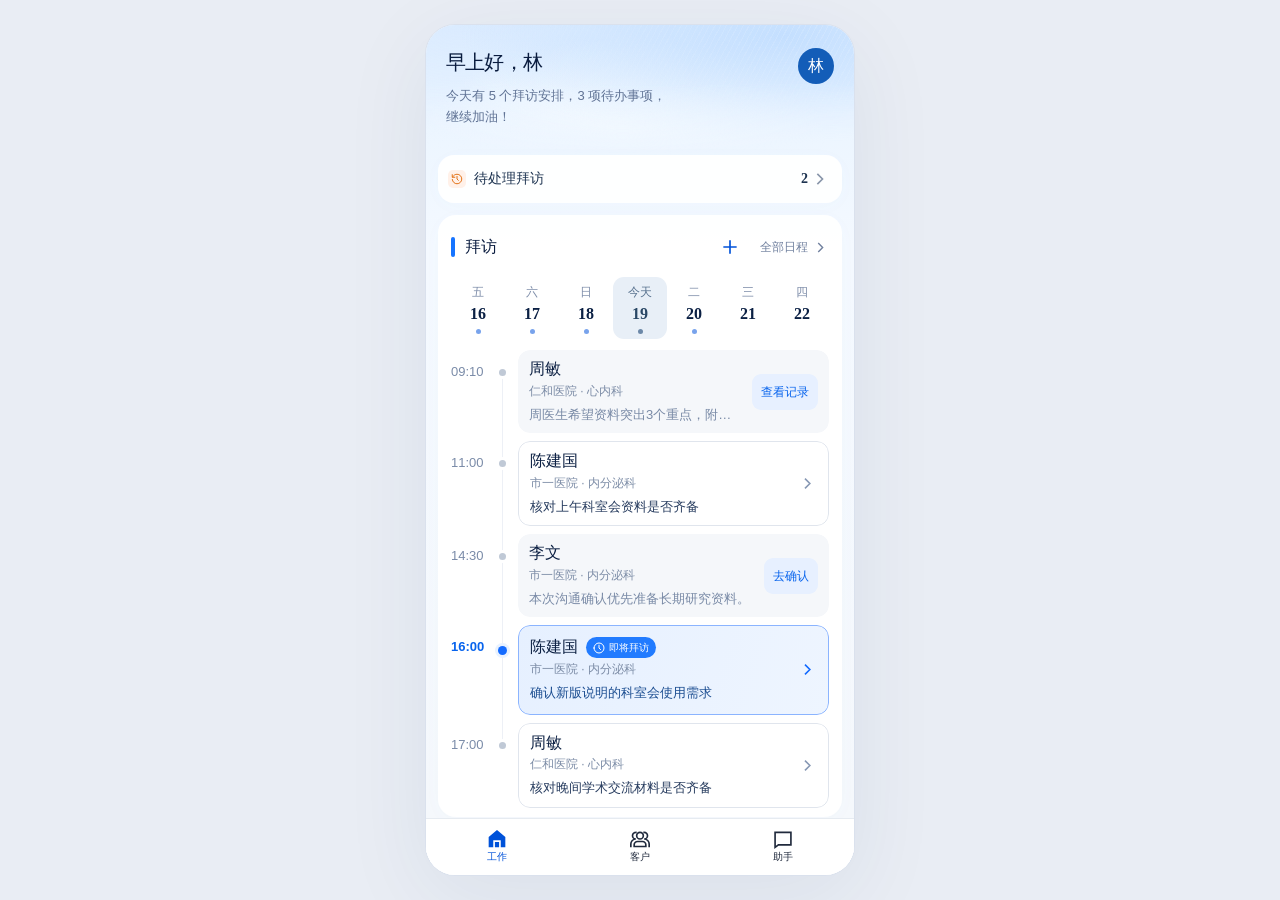
==== commit 61021552: "Refresh customers, optional todos, recorded past visits, and review editing." ====
--- a/visit-crm-agent-v6.html
+++ b/visit-crm-agent-v6.html
@@ -5,8 +5,8 @@
     <meta name="viewport" content="width=device-width, initial-scale=1, viewport-fit=cover" />
     <meta name="theme-color" content="#f5f7fa" />
     <title>拜访工作台</title>
-    <script type="module" crossorigin src="./assets/visit-crm-agent-v6-B5nXBWVh.js"></script>
-    <link rel="stylesheet" crossorigin href="./assets/visit-crm-agent-v6-4NdGaWac.css">
+    <script type="module" crossorigin src="./assets/visit-crm-agent-v6-CxukkfHQ.js"></script>
+    <link rel="stylesheet" crossorigin href="./assets/visit-crm-agent-v6-BPa-tikN.css">
   </head>
   <body>
     <div id="root"></div>
--- a/assets/visit-crm-agent-v6-BPa-tikN.css
+++ b/assets/visit-crm-agent-v6-BPa-tikN.css
@@ -0,0 +1 @@
+.t-safe-area-top{padding-top:constant(safe-area-inset-top);padding-top:env(safe-area-inset-top)}.t-safe-area-bottom{padding-bottom:constant(safe-area-inset-bottom);padding-bottom:env(safe-area-inset-bottom)}:root,:root[theme-mode=light]{--td-brand-color-1: #f2f3ff;--td-brand-color-2: #d9e1ff;--td-brand-color-3: #b5c7ff;--td-brand-color-4: #8eabff;--td-brand-color-5: #618dff;--td-brand-color-6: #366ef4;--td-brand-color-7: #0052d9;--td-brand-color-8: #003cab;--td-brand-color-9: #002a7c;--td-brand-color-10: #001a57;--td-warning-color-1: #fff1e9;--td-warning-color-2: #ffd9c2;--td-warning-color-3: #ffb98c;--td-warning-color-4: #fa9550;--td-warning-color-5: #e37318;--td-warning-color-6: #be5a00;--td-warning-color-7: #954500;--td-warning-color-8: #713300;--td-warning-color-9: #532300;--td-warning-color-10: #3b1700;--td-error-color-1: #fff0ed;--td-error-color-2: #ffd8d2;--td-error-color-3: #ffb9b0;--td-error-color-4: #ff9285;--td-error-color-5: #f6685d;--td-error-color-6: #d54941;--td-error-color-7: #ad352f;--td-error-color-8: #881f1c;--td-error-color-9: #68070a;--td-error-color-10: #490002;--td-success-color-1: #e3f9e9;--td-success-color-2: #c6f3d7;--td-success-color-3: #92dab2;--td-success-color-4: #56c08d;--td-success-color-5: #2ba471;--td-success-color-6: #008858;--td-success-color-7: #006c45;--td-success-color-8: #005334;--td-success-color-9: #003b23;--td-success-color-10: #002515;--td-gray-color-1: #f3f3f3;--td-gray-color-2: #eee;--td-gray-color-3: #e8e8e8;--td-gray-color-4: #ddd;--td-gray-color-5: #c6c6c6;--td-gray-color-6: #a6a6a6;--td-gray-color-7: #8b8b8b;--td-gray-color-8: #777;--td-gray-color-9: #5e5e5e;--td-gray-color-10: #4b4b4b;--td-gray-color-11: #393939;--td-gray-color-12: #2c2c2c;--td-gray-color-13: #242424;--td-gray-color-14: #181818;--td-font-white-1: #ffffff;--td-font-white-2: rgba(255, 255, 255, .55);--td-font-white-3: rgba(255, 255, 255, .35);--td-font-white-4: rgba(255, 255, 255, .22);--td-font-gray-1: rgba(0, 0, 0, .9);--td-font-gray-2: rgba(0, 0, 0, .6);--td-font-gray-3: rgba(0, 0, 0, .4);--td-font-gray-4: rgba(0, 0, 0, .26);--td-brand-color: var(--td-brand-color-7);--td-warning-color: var(--td-warning-color-5);--td-error-color: var(--td-error-color-6);--td-success-color: var(--td-success-color-5);--td-brand-color-focus: var(--td-brand-color-1);--td-brand-color-active: var(--td-brand-color-8);--td-brand-color-disabled: var(--td-brand-color-3);--td-brand-color-light: var(--td-brand-color-1);--td-brand-color-light-active: var(--td-brand-color-2);--td-warning-color-active: var(--td-warning-color-6);--td-warning-color-disabled: var(--td-warning-color-3);--td-warning-color-focus: var(--td-warning-color-2);--td-warning-color-light: var(--td-warning-color-1);--td-warning-color-light-active: var(--td-warning-color-2);--td-error-color-focus: var(--td-error-color-2);--td-error-color-active: var(--td-error-color-7);--td-error-color-disabled: var(--td-error-color-3);--td-error-color-light: var(--td-error-color-1);--td-error-color-light-active: var(--td-error-color-2);--td-success-color-focus: var(--td-success-color-2);--td-success-color-active: var(--td-success-color-6);--td-success-color-disabled: var(--td-success-color-3);--td-success-color-light: var(--td-success-color-1);--td-success-color-light-active: var(--td-success-color-2);--td-mask-active: rgba(0, 0, 0, .6);--td-mask-disabled: rgba(255, 255, 255, .6);--td-mask-background: rgba(255, 255, 255, .96);--td-mask-gradient: rgba(255, 255, 255, 0);--td-bg-color-page: var(--td-gray-color-1);--td-bg-color-container: var(--td-font-white-1);--td-bg-color-container-active: var(--td-gray-color-3);--td-bg-color-secondarycontainer: var(--td-gray-color-1);--td-bg-color-secondarycontainer-active: var(--td-gray-color-4);--td-bg-color-component: var(--td-gray-color-3);--td-bg-color-component-active: var(--td-gray-color-6);--td-bg-color-component-disabled: var(--td-gray-color-2);--td-bg-color-secondarycomponent: var(--td-gray-color-4);--td-bg-color-secondarycomponent-active: var(--td-gray-color-6);--td-bg-color-specialcomponent: #fff;--td-text-color-primary: var(--td-font-gray-1);--td-text-color-secondary: var(--td-font-gray-2);--td-text-color-placeholder: var(--td-font-gray-3);--td-text-color-disabled: var(--td-font-gray-4);--td-text-color-anti: var(--td-font-white-1);--td-text-color-brand: var(--td-brand-color);--td-text-color-link: var(--td-brand-color);--td-text-color-watermark: rgba(0, 0, 0, .1);--td-border-level-1-color: var(--td-gray-color-3);--td-component-stroke: var(--td-gray-color-3);--td-border-level-2-color: var(--td-gray-color-4);--td-component-border: var(--td-gray-color-4);--td-shadow-1: 0 1px 10px rgba(0, 0, 0, .05), 0 4px 5px rgba(0, 0, 0, .08), 0 2px 4px -1px rgba(0, 0, 0, .12);--td-shadow-2: 0 3px 14px 2px rgba(0, 0, 0, .05), 0 8px 10px 1px rgba(0, 0, 0, .06), 0 5px 5px -3px rgba(0, 0, 0, .1);--td-shadow-3: 0 6px 30px 5px rgba(0, 0, 0, .05), 0 16px 24px 2px rgba(0, 0, 0, .04), 0 8px 10px -5px rgba(0, 0, 0, .08);--td-shadow-4: 0 2px 8px 0 rgba(0, 0, 0, .06);--td-shadow-inset-top: inset 0 .5px 0 #dcdcdc;--td-shadow-inset-right: inset .5px 0 0 #dcdcdc;--td-shadow-inset-bottom: inset 0 -.5px 0 #dcdcdc;--td-shadow-inset-left: inset -.5px 0 0 #dcdcdc;--td-table-shadow-color: rgba(0, 0, 0, .08);--td-scrollbar-color: rgba(0, 0, 0, .1);--td-scrollbar-hover-color: rgba(0, 0, 0, .3);--td-scroll-track-color: #fff}:root.dark,:root[theme-mode=dark]{--td-brand-color-1: #1b2f51;--td-brand-color-2: #173463;--td-brand-color-3: #143975;--td-brand-color-4: #103d88;--td-brand-color-5: #0d429a;--td-brand-color-6: #054bbe;--td-brand-color-7: #2667d4;--td-brand-color-8: #4582e6;--td-brand-color-9: #699ef5;--td-brand-color-10: #96bbf8;--td-warning-color-1: #4f2a1d;--td-warning-color-2: #582f21;--td-warning-color-3: #733c23;--td-warning-color-4: #a75d2b;--td-warning-color-5: #cf6e2d;--td-warning-color-6: #dc7633;--td-warning-color-7: #e8935c;--td-warning-color-8: #ecbf91;--td-warning-color-9: #eed7bf;--td-warning-color-10: #f3e9dc;--td-error-color-1: #472324;--td-error-color-2: #5e2a2d;--td-error-color-3: #703439;--td-error-color-4: #83383e;--td-error-color-5: #a03f46;--td-error-color-6: #c64751;--td-error-color-7: #de6670;--td-error-color-8: #ec888e;--td-error-color-9: #edb1b6;--td-error-color-10: #eeced0;--td-success-color-1: #193a2a;--td-success-color-2: #1a4230;--td-success-color-3: #17533d;--td-success-color-4: #0d7a55;--td-success-color-5: #059465;--td-success-color-6: #43af8a;--td-success-color-7: #46bf96;--td-success-color-8: #80d2b6;--td-success-color-9: #b4e1d3;--td-success-color-10: #deede8;--td-gray-color-1: #f3f3f3;--td-gray-color-2: #eee;--td-gray-color-3: #e8e8e8;--td-gray-color-4: #ddd;--td-gray-color-5: #c6c6c6;--td-gray-color-6: #a6a6a6;--td-gray-color-7: #8b8b8b;--td-gray-color-8: #777;--td-gray-color-9: #5e5e5e;--td-gray-color-10: #4b4b4b;--td-gray-color-11: #393939;--td-gray-color-12: #2c2c2c;--td-gray-color-13: #242424;--td-gray-color-14: #181818;--td-font-white-1: rgba(255, 255, 255, .9);--td-font-white-2: rgba(255, 255, 255, .55);--td-font-white-3: rgba(255, 255, 255, .35);--td-font-white-4: rgba(255, 255, 255, .22);--td-font-gray-1: rgba(0, 0, 0, .9);--td-font-gray-2: rgba(0, 0, 0, .6);--td-font-gray-3: rgba(0, 0, 0, .4);--td-font-gray-4: rgba(0, 0, 0, .26);--td-brand-color: var(--td-brand-color-8);--td-warning-color: var(--td-warning-color-5);--td-error-color: var(--td-error-color-6);--td-success-color: var(--td-success-color-5);--td-brand-color-focus: var(--td-brand-color-1);--td-brand-color-active: var(--td-brand-color-9);--td-brand-color-disabled: var(--td-brand-color-3);--td-brand-color-light: var(--td-brand-color-1);--td-brand-color-light-active: var(--td-brand-color-2);--td-warning-color-focus: var(--td-warning-color-2);--td-warning-color-active: var(--td-warning-color-4);--td-warning-color-disabled: var(--td-warning-color-3);--td-warning-color-light: var(--td-warning-color-1);--td-warning-color-light-active: var(--td-warning-color-2);--td-error-color-focus: var(--td-error-color-2);--td-error-color-active: var(--td-error-color-5);--td-error-color-disabled: var(--td-error-color-3);--td-error-color-light: var(--td-error-color-1);--td-error-color-light-active: var(--td-error-color-2);--td-success-color-focus: var(--td-success-color-2);--td-success-color-active: var(--td-success-color-4);--td-success-color-disabled: var(--td-success-color-3);--td-success-color-light: var(--td-success-color-1);--td-success-color-light-active: var(--td-success-color-2);--td-mask-active: rgba(0, 0, 0, .4);--td-mask-disabled: rgba(0, 0, 0, .6);--td-mask-background: rgba(36, 36, 36, .96);--td-mask-gradient: rgba(36, 36, 36, 0);--td-bg-color-page: var(--td-gray-color-14);--td-bg-color-container: var(--td-gray-color-13);--td-bg-color-secondarycontainer: var(--td-gray-color-12);--td-bg-color-component: var(--td-gray-color-11);--td-bg-color-container-active: var(--td-gray-color-12);--td-bg-color-secondarycontainer-active: var(--td-gray-color-11);--td-bg-color-component-active: var(--td-gray-color-10);--td-bg-color-component-disabled: var(--td-gray-color-12);--td-bg-color-specialcomponent: transparent;--td-text-color-primary: var(--td-font-white-1);--td-text-color-secondary: var(--td-font-white-2);--td-text-color-placeholder: var(--td-font-white-3);--td-text-color-disabled: var(--td-font-white-4);--td-text-color-anti: var(--td-font-white-1);--td-text-color-brand: var(--td-brand-color-8);--td-text-color-link: var(--td-brand-color-8);--td-text-color-watermark: rgba(255, 255, 255, .1);--td-border-level-1-color: var(--td-gray-color-11);--td-component-stroke: var(--td-gray-color-11);--td-border-level-2-color: var(--td-gray-color-9);--td-component-border: var(--td-gray-color-9);--td-shadow-1: 0 4px 6px rgba(0, 0, 0, .06), 0 1px 10px rgba(0, 0, 0, .08), 0 2px 4px rgba(0, 0, 0, .12);--td-shadow-2: 0 8px 10px rgba(0, 0, 0, .12), 0 3px 14px rgba(0, 0, 0, .1), 0 5px 5px rgba(0, 0, 0, .16);--td-shadow-3: 0 16px 24px rgba(0, 0, 0, .14), 0 6px 30px rgba(0, 0, 0, .12), 0 8px 10px rgba(0, 0, 0, .2);--td-shadow-inset-top: inset 0 .5px 0 #5e5e5e;--td-shadow-inset-right: inset .5px 0 0 #5e5e5e;--td-shadow-inset-bottom: inset 0 -.5px 0 #5e5e5e;--td-shadow-inset-left: inset -.5px 0 0 #5e5e5e;--td-table-shadow-color: rgba(0, 0, 0, .55);--td-scrollbar-color: rgba(255, 255, 255, .1);--td-scroll-track-color: #333}:root{--td-radius-small: 3px;--td-radius-default: 6px;--td-radius-large: 9px;--td-radius-extraLarge: 12px;--td-radius-round: 999px;--td-radius-circle: 50%}:root{--td-font-family: PingFang SC, Microsoft YaHei, Arial Regular;--td-font-family-medium: PingFang SC, Microsoft YaHei, Arial Medium;--td-font-size-link-small: 12px;--td-font-size-link-medium: 14px;--td-font-size-link-large: 16px;--td-font-size-mark-extraSmall: 10px;--td-font-size-mark-small: 12px;--td-font-size-mark-medium: 14px;--td-font-size-mark-large: 16px;--td-font-size-body-extraSmall: 10px;--td-font-size-body-small: 12px;--td-font-size-body-medium: 14px;--td-font-size-body-large: 16px;--td-font-size-title-small: 14px;--td-font-size-title-medium: 16px;--td-font-size-title-large: 18px;--td-font-size-title-extraLarge: 20px;--td-font-size-headline-small: 24px;--td-font-size-headline-medium: 28px;--td-font-size-headline-large: 36px;--td-font-size-display-medium: 48px;--td-font-size-display-large: 64px;--td-line-height-link-small: 20px;--td-line-height-link-medium: 22px;--td-line-height-link-large: 24px;--td-line-height-mark-extraSmall: 16px;--td-line-height-mark-small: 20px;--td-line-height-mark-medium: 22px;--td-line-height-mark-large: 24px;--td-line-height-body-extraSmall: 16px;--td-line-height-body-small: 20px;--td-line-height-body-medium: 22px;--td-line-height-body-large: 24px;--td-line-height-title-small: 22px;--td-line-height-title-medium: 24px;--td-line-height-title-large: 26px;--td-line-height-title-extraLarge: 28px;--td-line-height-headline-small: 32px;--td-line-height-headline-medium: 36px;--td-line-height-headline-large: 44px;--td-line-height-display-medium: 56px;--td-line-height-display-large: 72px;--td-font-link-small: var(--td-font-size-link-small) / var(--td-line-height-link-small) var(--td-font-family);--td-font-link-medium: var(--td-font-size-link-medium) / var(--td-line-height-link-medium) var(--td-font-family);--td-font-link-large: var(--td-font-size-link-large) / var(--td-line-height-link-large) var(--td-font-family);--td-font-mark-extraSmall: 600 var(--td-font-size-mark-extraSmall) / var(--td-line-height-mark-extraSmall) var(--td-font-family);--td-font-mark-small: 600 var(--td-font-size-mark-small) / var(--td-line-height-mark-small) var(--td-font-family);--td-font-mark-medium: 600 var(--td-font-size-mark-medium) / var(--td-line-height-mark-medium) var(--td-font-family);--td-font-mark-large: 600 var(--td-font-size-mark-large) / var(--td-line-height-mark-large) var(--td-font-family);--td-font-body-extraSmall: var(--td-font-size-body-extraSmall) / var(--td-line-height-body-extraSmall) var(--td-font-family);--td-font-body-small: var(--td-font-size-body-small) / var(--td-line-height-body-small) var(--td-font-family);--td-font-body-medium: var(--td-font-size-body-medium) / var(--td-line-height-body-medium) var(--td-font-family);--td-font-body-large: var(--td-font-size-body-large) / var(--td-line-height-body-large) var(--td-font-family);--td-font-title-small: 600 var(--td-font-size-title-small) / var(--td-line-height-title-small) var(--td-font-family);--td-font-title-medium: 600 var(--td-font-size-title-medium) / var(--td-line-height-title-medium) var(--td-font-family);--td-font-title-large: 600 var(--td-font-size-title-large) / var(--td-line-height-title-large) var(--td-font-family);--td-font-title-extraLarge: 600 var(--td-font-size-title-extraLarge) / var(--td-line-height-title-extraLarge) var(--td-font-family);--td-font-headline-small: 600 var(--td-font-size-headline-small) / var(--td-line-height-headline-small) var(--td-font-family);--td-font-headline-medium: 600 var(--td-font-size-headline-medium) / var(--td-line-height-headline-medium) var(--td-font-family);--td-font-headline-large: 600 var(--td-font-size-headline-large) / var(--td-line-height-headline-large) var(--td-font-family);--td-font-display-medium: 600 var(--td-font-size-display-medium) / var(--td-line-height-display-medium) var(--td-font-family);--td-font-display-large: 600 var(--td-font-size-display-large) / var(--td-line-height-display-large) var(--td-font-family);--td-font-size: 10px;--td-font-size-xs: var(--td-font-size-body-extraSmall);--td-font-size-s: var(--td-font-size-body-small);--td-font-size-base: var(--td-font-size-title-small);--td-font-size-m: var(--td-font-size-title-medium);--td-font-size-l: var(--td-font-size-title-large);--td-font-size-xl: var(--td-font-size-title-extraLarge);--td-font-size-xxl: var(--td-font-size-headline-large)}:root{--td-spacer: 8px;--td-spacer-1: 12px;--td-spacer-2: 16px;--td-spacer-3: 24px;--td-spacer-4: 32px;--td-spacer-5: 48px;--td-spacer-6: 80px}:root,:root[theme-mode=light]{--td-switch-dot-disabled-color: var(--td-font-white-1);--td-switch-loading-color: var(--td-brand-color)}:root.dark,:root[theme-mode=dark]{--td-button-primary-disabled-color: var(--td-font-white-4);--td-skeleton-animation-gradient: rgba(255, 255, 255, .06);--td-slider-dot-bg-color: var(--td-gray-color-4);--td-slider-dot-disabled-bg-color: var(--td-gray-color-11);--td-slider-dot-disabled-border-color: var(--td-gray-color-12);--td-switch-dot-disabled-color: var(--td-font-white-2);--td-switch-loading-color: var(--td-font-white-1)}.t-loading{display:-webkit-box;display:-ms-flexbox;display:flex;-webkit-box-align:center;-ms-flex-align:center;align-items:center;position:relative;color:var(--td-loading-color, var(--td-brand-color, var(--td-brand-color-7, #0052d9)))}.t-loading--inherit-color{color:inherit}.t-loading--vertical{-webkit-box-orient:vertical;-webkit-box-direction:normal;-ms-flex-direction:column;flex-direction:column}.t-loading--vertical .t-loading__text{margin-left:0;margin-top:6px}.t-loading__bar{pointer-events:none}.t-loading__text{color:var(--td-loading-text-color, var(--td-text-color-primary, var(--td-font-gray-1, rgba(0, 0, 0, .9))));font:var(--td-loading-text-font, var(--td-font-body-small));margin-left:6px}.t-loading__text--only{margin-left:0}.t-loading__gradient{display:-webkit-box;display:-ms-flexbox;display:flex;-webkit-box-pack:center;-ms-flex-pack:center;justify-content:center;-webkit-box-align:center;-ms-flex-align:center;align-items:center;vertical-align:middle}.t-loading__gradient-conic{width:100%;height:100%;background:conic-gradient(from 90deg at 50% 50%,#fff 0deg,currentColor 360deg);border-radius:50%;mask:radial-gradient(transparent calc(50% - .5px),#fff 50%);-webkit-mask:radial-gradient(transparent calc(50% - .5px),#fff 50%)}.t-loading__spinner{position:relative;display:inline-block;width:20px;max-width:100%;height:20px;max-height:100%;vertical-align:middle;-webkit-animation:t-rotate .8s linear infinite;animation:t-rotate .8s linear infinite;-webkit-animation-timing-function:steps(12);animation-timing-function:steps(12)}.t-loading__spinner--line{position:absolute;top:0;left:0;width:100%;height:100%}.t-loading__spinner--line:before{display:block;width:2px;height:25%;margin:0 auto;background-color:var(--td-loading-line-bg-color, var(--td-text-color-primary, var(--td-font-gray-1, rgba(0, 0, 0, .9))));border-radius:40%;content:" "}.t-loading__dot{width:20%;height:20%;border-radius:50%;background-color:currentColor;-webkit-animation-duration:1.8s;animation-duration:1.8s;-webkit-animation-name:dotting;animation-name:dotting;-webkit-animation-timing-function:linear;animation-timing-function:linear;-webkit-animation-iteration-count:infinite;animation-iteration-count:infinite;-webkit-animation-fill-mode:both;animation-fill-mode:both}.t-loading__dot--paused{-webkit-animation-play-state:paused;animation-play-state:paused}.t-loading__dots{display:-webkit-box;display:-ms-flexbox;display:flex;-webkit-box-pack:justify;-ms-flex-pack:justify;justify-content:space-between;-webkit-box-align:center;-ms-flex-align:center;align-items:center;-webkit-animation:none;animation:none}.t-loading__parent,.t-loading__parent--relative{position:relative}.t-loading--lock{overflow:hidden}.t-loading--full{z-index:var(--td-loading-z-index, 3500);position:absolute;top:0;left:0;bottom:0;right:0;display:-webkit-box;display:-ms-flexbox;display:flex;-webkit-box-align:center;-ms-flex-align:center;align-items:center;vertical-align:middle;-webkit-box-pack:center;-ms-flex-pack:center;justify-content:center;background-color:var(--td-loading-full-bg-color, rgba(255, 255, 255, .6))}.t-loading--fullscreen{position:fixed;display:-webkit-box;display:-ms-flexbox;display:flex;-webkit-box-align:center;-ms-flex-align:center;align-items:center;vertical-align:middle;-webkit-box-pack:center;-ms-flex-pack:center;justify-content:center;top:0;left:0;width:100%;height:100%;z-index:var(--td-loading-z-index, 3500);background-color:var(--td-loading-full-bg-color, rgba(255, 255, 255, .6))}.t-loading--center{display:-webkit-inline-box;display:-ms-inline-flexbox;display:inline-flex;-webkit-box-align:center;-ms-flex-align:center;align-items:center;vertical-align:middle;-webkit-box-pack:center;-ms-flex-pack:center;justify-content:center}.t-loading__spinner--line-1{-webkit-transform:rotate(30deg);transform:rotate(30deg);opacity:1}.t-loading__spinner--line-2{-webkit-transform:rotate(60deg);transform:rotate(60deg);opacity:.9375}.t-loading__spinner--line-3{-webkit-transform:rotate(90deg);transform:rotate(90deg);opacity:.875}.t-loading__spinner--line-4{-webkit-transform:rotate(120deg);transform:rotate(120deg);opacity:.8125}.t-loading__spinner--line-5{-webkit-transform:rotate(150deg);transform:rotate(150deg);opacity:.75}.t-loading__spinner--line-6{-webkit-transform:rotate(180deg);transform:rotate(180deg);opacity:.6875}.t-loading__spinner--line-7{-webkit-transform:rotate(210deg);transform:rotate(210deg);opacity:.625}.t-loading__spinner--line-8{-webkit-transform:rotate(240deg);transform:rotate(240deg);opacity:.5625}.t-loading__spinner--line-9{-webkit-transform:rotate(270deg);transform:rotate(270deg);opacity:.5}.t-loading__spinner--line-10{-webkit-transform:rotate(300deg);transform:rotate(300deg);opacity:.4375}.t-loading__spinner--line-11{-webkit-transform:rotate(330deg);transform:rotate(330deg);opacity:.375}.t-loading__spinner--line-12{-webkit-transform:rotate(360deg);transform:rotate(360deg);opacity:.3125}@-webkit-keyframes t-rotate{0%{-webkit-transform:rotate(0deg);transform:rotate(0)}to{-webkit-transform:rotate(360deg);transform:rotate(360deg)}}@keyframes t-rotate{0%{-webkit-transform:rotate(0deg);transform:rotate(0)}to{-webkit-transform:rotate(360deg);transform:rotate(360deg)}}@-webkit-keyframes dotting{0%{opacity:.15}1%{opacity:.8}33%{opacity:.8}34%{opacity:.15}to{opacity:.15}}@keyframes dotting{0%{opacity:.15}1%{opacity:.8}33%{opacity:.8}34%{opacity:.15}to{opacity:.15}}.t-button--size-extra-small{font:var(--td-button-extra-small-font, var(--td-font-mark-medium));padding-left:var(--td-button-extra-small-padding-horizontal, 8px);padding-right:var(--td-button-extra-small-padding-horizontal, 8px);height:var(--td-button-extra-small-height, 28px)}.t-button--size-extra-small .t-icon{font-size:var(--td-button-extra-small-icon-size, 18px)}.t-button--size-small{font:var(--td-button-small-font, var(--td-font-mark-medium));padding-left:var(--td-button-small-padding-horizontal, 12px);padding-right:var(--td-button-small-padding-horizontal, 12px);height:var(--td-button-small-height, 32px)}.t-button--size-small .t-icon{font-size:var(--td-button-small-icon-size, 18px)}.t-button--size-medium{font:var(--td-button-medium-font, var(--td-font-mark-large));padding-left:var(--td-button-medium-padding-horizontal, 16px);padding-right:var(--td-button-medium-padding-horizontal, 16px);height:var(--td-button-medium-height, 40px)}.t-button--size-medium .t-icon{font-size:var(--td-button-medium-icon-size, 20px)}.t-button--size-large{font:var(--td-button-large-font, var(--td-font-mark-large));padding-left:var(--td-button-large-padding-horizontal, 20px);padding-right:var(--td-button-large-padding-horizontal, 20px);height:var(--td-button-large-height, 48px)}.t-button--size-large .t-icon{font-size:var(--td-button-large-icon-size, 24px)}.t-button--default{color:var(--td-button-default-color, var(--td-text-color-primary, var(--td-font-gray-1, rgba(0, 0, 0, .9))));background-color:var(--td-button-default-bg-color, var(--td-bg-color-component, var(--td-gray-color-3, #e8e8e8)))}.t-button--default:after{border-width:var(--td-button-border-width, 2px);border-color:var(--td-button-default-border-color, var(--td-bg-color-component, var(--td-gray-color-3, #e8e8e8)))}.t-button--default.t-button--hover{z-index:0}.t-button--default.t-button--hover,.t-button--default.t-button--hover:after{background-color:var(--td-button-default-active-bg-color, var(--td-bg-color-component-active, var(--td-gray-color-6, #a6a6a6)));border-color:var(--td-button-default-active-border-color, var(--td-bg-color-component-active, var(--td-gray-color-6, #a6a6a6)))}.t-button--default.t-button--disabled{color:var(--td-button-default-disabled-color, var(--td-text-color-disabled, var(--td-font-gray-4, rgba(0, 0, 0, .26))));background-color:var(--td-button-default-disabled-bg, var(--td-bg-color-component-disabled, var(--td-gray-color-2, #eeeeee)))}.t-button--default.t-button--disabled:after{border-color:var(--td-button-default-disabled-border-color, var(--td-bg-color-component-disabled, var(--td-gray-color-2, #eeeeee)))}.t-button--primary{color:var(--td-button-primary-color, var(--td-font-white-1, #ffffff));background-color:var(--td-button-primary-bg-color, var(--td-brand-color, var(--td-brand-color-7, #0052d9)))}.t-button--primary:after{border-width:var(--td-button-border-width, 2px);border-color:var(--td-button-primary-border-color, var(--td-brand-color, var(--td-brand-color-7, #0052d9)))}.t-button--primary.t-button--hover{z-index:0}.t-button--primary.t-button--hover,.t-button--primary.t-button--hover:after{background-color:var(--td-button-primary-active-bg-color, var(--td-brand-color-active, var(--td-brand-color-8, #003cab)));border-color:var(--td-button-primary-active-border-color, var(--td-brand-color-active, var(--td-brand-color-8, #003cab)))}.t-button--primary.t-button--disabled{color:var(--td-button-primary-disabled-color, var(--td-font-white-1, #ffffff));background-color:var(--td-button-primary-disabled-bg, var(--td-brand-color-disabled, var(--td-brand-color-3, #b5c7ff)))}.t-button--primary.t-button--disabled:after{border-color:var(--td-button-primary-disabled-border-color, var(--td-brand-color-disabled, var(--td-brand-color-3, #b5c7ff)))}.t-button--light{color:var(--td-button-light-color, var(--td-brand-color, var(--td-brand-color-7, #0052d9)));background-color:var(--td-button-light-bg-color, var(--td-brand-color-light, var(--td-brand-color-1, #f2f3ff)))}.t-button--light:after{border-width:var(--td-button-border-width, 2px);border-color:var(--td-button-light-border-color, var(--td-brand-color-light, var(--td-brand-color-1, #f2f3ff)))}.t-button--light.t-button--hover{z-index:0}.t-button--light.t-button--hover,.t-button--light.t-button--hover:after{background-color:var(--td-button-light-active-bg-color, var(--td-brand-color-light-active, var(--td-brand-color-2, #d9e1ff)));border-color:var(--td-button-light-active-border-color, var(--td-brand-color-light-active, var(--td-brand-color-2, #d9e1ff)))}.t-button--light.t-button--disabled{color:var(--td-button-light-disabled-color, var(--td-brand-color-disabled, var(--td-brand-color-3, #b5c7ff)));background-color:var(--td-button-light-disabled-bg, var(--td-brand-color-light, var(--td-brand-color-1, #f2f3ff)))}.t-button--light.t-button--disabled:after{border-color:var(--td-button-light-disabled-border-color, var(--td-brand-color-light, var(--td-brand-color-1, #f2f3ff)))}.t-button--danger{color:var(--td-button-danger-color, var(--td-font-white-1, #ffffff));background-color:var(--td-button-danger-bg-color, var(--td-error-color, var(--td-error-color-6, #d54941)))}.t-button--danger:after{border-width:var(--td-button-border-width, 2px);border-color:var(--td-button-danger-border-color, var(--td-error-color, var(--td-error-color-6, #d54941)))}.t-button--danger.t-button--hover{z-index:0}.t-button--danger.t-button--hover,.t-button--danger.t-button--hover:after{background-color:var(--td-button-danger-active-bg-color, var(--td-error-color-7, #ad352f));border-color:var(--td-button-danger-active-border-color, var(--td-error-color-7, #ad352f))}.t-button--danger.t-button--disabled{color:var(--td-button-danger-disabled-color, var(--td-font-white-1, #ffffff));background-color:var(--td-button-danger-disabled-bg, var(--td-error-color-3, #ffb9b0))}.t-button--danger.t-button--disabled:after{border-color:var(--td-button-danger-disabled-border-color, var(--td-error-color-3, #ffb9b0))}.t-button{display:-webkit-inline-box;display:-ms-inline-flexbox;display:inline-flex;-webkit-box-align:center;-ms-flex-align:center;align-items:center;-webkit-box-pack:center;-ms-flex-pack:center;justify-content:center;position:relative;white-space:nowrap;text-align:center;border:none;background-image:none;-webkit-transition:all .3s;transition:all .3s;border-radius:var(--td-button-border-radius, var(--td-radius-default, 6px));outline:none;vertical-align:top;text-decoration:none;cursor:pointer;-webkit-tap-highlight-color:transparent;-webkit-user-select:none;-moz-user-select:none;-ms-user-select:none;user-select:none;-ms-touch-action:manipulation;touch-action:manipulation;-webkit-appearance:none}.t-button:after{content:"";display:block;position:absolute;left:0;top:0;width:200%;height:200%;-webkit-transform:scale(.5);transform:scale(.5);-webkit-transform-origin:0 0;transform-origin:0 0;border-radius:calc(var(--td-button-border-radius, var(--td-radius-default, 6px)) * 2);border-style:solid;-webkit-box-sizing:border-box;box-sizing:border-box}.t-button--text{color:var(--td-button-default-color, var(--td-text-color-primary, var(--td-font-gray-1, rgba(0, 0, 0, .9))));background:none}.t-button--text:after{border:0}.t-button--text.t-button--hover,.t-button--text.t-button--hover:after{background-color:var(--td-button-default-text-active-bg-color, var(--td-bg-color-container-active, var(--td-gray-color-3, #e8e8e8)))}.t-button--text.t-button--primary{color:var(--td-button-primary-text-color, var(--td-brand-color, var(--td-brand-color-7, #0052d9)));background:none}.t-button--text.t-button--primary.t-button--hover,.t-button--text.t-button--primary.t-button--hover:after{background-color:var(--td-button-primary-text-active-bg-color, var(--td-bg-color-container-active, var(--td-gray-color-3, #e8e8e8)))}.t-button--text.t-button--primary.t-button--disabled{color:var(--td-button-primary-text-disabled-color, var(--td-brand-color-disabled, var(--td-brand-color-3, #b5c7ff)));background:none}.t-button--text.t-button--danger{color:var(--td-button-danger-text-color, var(--td-error-color, var(--td-error-color-6, #d54941)));background:none}.t-button--text.t-button--danger.t-button--hover,.t-button--text.t-button--danger.t-button--hover:after{background-color:var(--td-button-danger-text-active-bg-color, var(--td-bg-color-container-active, var(--td-gray-color-3, #e8e8e8)))}.t-button--text.t-button--danger.t-button--disabled{color:var(--td-button-danger-text-disabled-color, var(--td-button-danger-disabled-color, var(--td-font-white-1, #ffffff)));background:none}.t-button--text.t-button--light{color:var(--td-button-light-text-color, var(--td-brand-color, var(--td-brand-color-7, #0052d9)));background:none}.t-button--text.t-button--light.t-button--hover,.t-button--text.t-button--light.t-button--hover:after{background-color:var(--td-button-light-text-active-bg-color, var(--td-bg-color-container-active, var(--td-gray-color-3, #e8e8e8)))}.t-button--text.t-button--disabled{color:var(--td-button-default-disabled-color, var(--td-text-color-disabled, var(--td-font-gray-4, rgba(0, 0, 0, .26))))}.t-button--dashed,.t-button--outline{color:var(--td-button-default-outline-color, var(--td-text-color-primary, var(--td-font-gray-1, rgba(0, 0, 0, .9))));background-color:transparent}.t-button--dashed:after,.t-button--outline:after{border-color:var(--td-button-default-outline-border-color, var(--td-component-border, var(--td-gray-color-4, #dddddd)))}.t-button--dashed.t-button--hover,.t-button--outline.t-button--hover,.t-button--dashed.t-button--hover:after,.t-button--outline.t-button--hover:after{background-color:var(--td-button-default-outline-active-bg-color, var(--td-bg-color-container-active, var(--td-gray-color-3, #e8e8e8)));border-color:var(--td-button-default-outline-active-border-color, var(--td-component-border, var(--td-gray-color-4, #dddddd)))}.t-button--dashed.t-button--disabled,.t-button--outline.t-button--disabled{color:var(--td-button-default-outline-disabled-color, var(--td-component-border, var(--td-gray-color-4, #dddddd)))}.t-button--dashed.t-button--disabled:after,.t-button--outline.t-button--disabled:after{border-color:var(--td-button-default-outline-disabled-color, var(--td-component-border, var(--td-gray-color-4, #dddddd)))}.t-button--dashed.t-button--primary,.t-button--outline.t-button--primary{color:var(--td-button-primary-outline-color, var(--td-brand-color, var(--td-brand-color-7, #0052d9)))}.t-button--dashed.t-button--primary:after,.t-button--outline.t-button--primary:after{border-color:var(--td-button-primary-outline-border-color, var(--td-button-primary-outline-color, var(--td-brand-color, var(--td-brand-color-7, #0052d9))))}.t-button--dashed.t-button--primary.t-button--hover,.t-button--outline.t-button--primary.t-button--hover{color:var(--td-button-primary-outline-active-border-color, var(--td-brand-color-active, var(--td-brand-color-8, #003cab)))}.t-button--dashed.t-button--primary.t-button--hover:after,.t-button--outline.t-button--primary.t-button--hover:after{background-color:var(--td-button-primary-outline-active-bg-color, var(--td-bg-color-container-active, var(--td-gray-color-3, #e8e8e8)));border-color:var(--td-button-primary-outline-active-border-color, var(--td-brand-color-active, var(--td-brand-color-8, #003cab)))}.t-button--dashed.t-button--primary.t-button--disabled,.t-button--outline.t-button--primary.t-button--disabled{background-color:transparent;color:var(--td-button-primary-outline-disabled-color, var(--td-brand-color-disabled, var(--td-brand-color-3, #b5c7ff)))}.t-button--dashed.t-button--primary.t-button--disabled:after,.t-button--outline.t-button--primary.t-button--disabled:after{border-color:var(--td-button-primary-outline-disabled-color, var(--td-brand-color-disabled, var(--td-brand-color-3, #b5c7ff)))}.t-button--dashed.t-button--danger,.t-button--outline.t-button--danger{color:var(--td-button-danger-outline-color, var(--td-error-color, var(--td-error-color-6, #d54941)))}.t-button--dashed.t-button--danger:after,.t-button--outline.t-button--danger:after{border-color:var(--td-button-danger-outline-border-color, var(--td-button-danger-outline-color, var(--td-error-color, var(--td-error-color-6, #d54941))))}.t-button--dashed.t-button--danger.t-button--hover,.t-button--outline.t-button--danger.t-button--hover{color:var(--td-button-danger-outline-active-border-color, var(--td-error-color-7, #ad352f))}.t-button--dashed.t-button--danger.t-button--hover:after,.t-button--outline.t-button--danger.t-button--hover:after{background-color:var(--td-button-danger-outline-active-bg-color, var(--td-bg-color-container-active, var(--td-gray-color-3, #e8e8e8)));border-color:var(--td-button-danger-outline-active-border-color, var(--td-error-color-7, #ad352f))}.t-button--dashed.t-button--danger.t-button--disabled,.t-button--outline.t-button--danger.t-button--disabled{background-color:transparent;color:var(--td-button-danger-outline-disabled-color, var(--td-error-color-3, #ffb9b0))}.t-button--dashed.t-button--danger.t-button--disabled:after,.t-button--outline.t-button--danger.t-button--disabled:after{border-color:var(--td-button-danger-outline-disabled-color, var(--td-error-color-3, #ffb9b0))}.t-button--dashed.t-button--light,.t-button--outline.t-button--light{color:var(--td-button-light-outline-color, var(--td-brand-color, var(--td-brand-color-7, #0052d9)));background-color:var(--td-button-light-outline-bg-color, var(--td-brand-color-light, var(--td-brand-color-1, #f2f3ff)))}.t-button--dashed.t-button--light:after,.t-button--outline.t-button--light:after{border-color:var(--td-button-light-outline-border-color, var(--td-button-light-outline-color, var(--td-brand-color, var(--td-brand-color-7, #0052d9))))}.t-button--dashed.t-button--light.t-button--hover,.t-button--outline.t-button--light.t-button--hover{color:var(--td-button-light-outline-active-border-color, var(--td-brand-color-active, var(--td-brand-color-8, #003cab)))}.t-button--dashed.t-button--light.t-button--hover:after,.t-button--outline.t-button--light.t-button--hover:after{background-color:var(--td-button-light-outline-active-bg-color, var(--td-brand-color-light-active, var(--td-brand-color-2, #d9e1ff)));border-color:var(--td-button-light-outline-active-border-color, var(--td-brand-color-active, var(--td-brand-color-8, #003cab)))}.t-button--dashed.t-button--light.t-button--disabled,.t-button--outline.t-button--light.t-button--disabled{background-color:transparent;color:var(--td-button-light-outline-disabled-color, var(--td-brand-color-disabled, var(--td-brand-color-3, #b5c7ff)))}.t-button--dashed.t-button--light.t-button--disabled:after,.t-button--outline.t-button--light.t-button--disabled:after{border-color:var(--td-button-light-outline-disabled-color, var(--td-brand-color-disabled, var(--td-brand-color-3, #b5c7ff)))}.t-button--dashed:after{border-style:dashed}.t-button--ghost{background-color:transparent;color:var(--td-button-ghost-color, #fff)}.t-button--ghost:after{border-color:var(--td-button-ghost-border-color, var(--td-button-ghost-color, #fff))}.t-button--ghost.t-button--default.t-button--hover{color:var(--td-button-ghost-hover-color, var(--td-font-white-2, rgba(255, 255, 255, .55)))}.t-button--ghost.t-button--default.t-button--hover,.t-button--ghost.t-button--default.t-button--hover:after{background-color:transparent;border-color:var(--td-button-ghost-hover-color, var(--td-font-white-2, rgba(255, 255, 255, .55)))}.t-button--ghost.t-button--primary{color:var(--td-button-ghost-primary-color, var(--td-brand-color, var(--td-brand-color-7, #0052d9)))}.t-button--ghost.t-button--primary:after{border-color:var(--td-button-ghost-primary-border-color, var(--td-brand-color, var(--td-brand-color-7, #0052d9)))}.t-button--ghost.t-button--primary.t-button--hover{color:var(--td-button-ghost-primary-hover-color, var(--td-brand-color-active, var(--td-brand-color-8, #003cab)))}.t-button--ghost.t-button--primary.t-button--hover,.t-button--ghost.t-button--primary.t-button--hover:after{background-color:transparent;border-color:var(--td-button-ghost-primary-hover-color, var(--td-brand-color-active, var(--td-brand-color-8, #003cab)))}.t-button--ghost.t-button--primary.t-button--text.t-button--hover,.t-button--ghost.t-button--primary.t-button--text.t-button--hover:after{background-color:var(--td-gray-color-10, #4b4b4b)}.t-button--ghost.t-button--primary.t-button--disabled{background-color:transparent;color:var(--td-button-ghost-disabled-color, var(--td-font-white-4, rgba(255, 255, 255, .22)))}.t-button--ghost.t-button--primary.t-button--disabled:after{border-color:var(--td-button-ghost-disabled-color, var(--td-font-white-4, rgba(255, 255, 255, .22)))}.t-button--ghost.t-button--danger{color:var(--td-button-ghost-danger-color, var(--td-error-color, var(--td-error-color-6, #d54941)))}.t-button--ghost.t-button--danger:after{border-color:var(--td-button-ghost-danger-border-color, var(--td-error-color, var(--td-error-color-6, #d54941)))}.t-button--ghost.t-button--danger.t-button--hover{color:var(--td-button-ghost-danger-hover-color, var(--td-error-color-active, var(--td-error-color-7, #ad352f)))}.t-button--ghost.t-button--danger.t-button--hover,.t-button--ghost.t-button--danger.t-button--hover:after{background-color:transparent;border-color:var(--td-button-ghost-danger-hover-color, var(--td-error-color-active, var(--td-error-color-7, #ad352f)))}.t-button--ghost.t-button--danger.t-button--text.t-button--hover,.t-button--ghost.t-button--danger.t-button--text.t-button--hover:after{background-color:var(--td-gray-color-10, #4b4b4b)}.t-button--ghost.t-button--danger.t-button--disabled{background-color:transparent;color:var(--td-button-ghost-disabled-color, var(--td-font-white-4, rgba(255, 255, 255, .22)))}.t-button--ghost.t-button--danger.t-button--disabled:after{border-color:var(--td-button-ghost-disabled-color, var(--td-font-white-4, rgba(255, 255, 255, .22)))}.t-button--ghost.t-button--default.t-button--text.t-button--hover,.t-button--ghost.t-button--default.t-button--text.t-button--hover:after{background-color:var(--td-gray-color-10, #4b4b4b)}.t-button--ghost.t-button--default.t-button--disabled{background-color:transparent;color:var(--td-button-ghost-disabled-color, var(--td-font-white-4, rgba(255, 255, 255, .22)))}.t-button--ghost.t-button--default.t-button--disabled:after{border-color:var(--td-button-ghost-disabled-color, var(--td-font-white-4, rgba(255, 255, 255, .22)))}.t-loading+.t-button__content:not(:empty),.t-icon+.t-button__content:not(:empty),.t-button__content:not(:empty)+.t-icon{margin-left:4px}.t-button--round.t-button--size-large{border-radius:calc(var(--td-button-large-height, 48px) / 2)}.t-button--round.t-button--size-large:after{border-radius:var(--td-button-large-height, 48px)}.t-button--round.t-button--size-medium{border-radius:calc(var(--td-button-medium-height, 40px) / 2)}.t-button--round.t-button--size-medium:after{border-radius:var(--td-button-medium-height, 40px)}.t-button--round.t-button--size-small{border-radius:calc(var(--td-button-small-height, 32px) / 2)}.t-button--round.t-button--size-small:after{border-radius:var(--td-button-small-height, 32px)}.t-button--round.t-button--size-extra-small{border-radius:calc(var(--td-button-extra-small-height, 28px) / 2)}.t-button--round.t-button--size-extra-small:after{border-radius:var(--td-button-extra-small-height, 28px)}.t-button--square{padding:0}.t-button--square.t-button--size-large{width:var(--td-button-large-height, 48px)}.t-button--square.t-button--size-medium{width:var(--td-button-medium-height, 40px)}.t-button--square.t-button--size-small{width:var(--td-button-small-height, 32px)}.t-button--square.t-button--size-extra-small{width:var(--td-button-extra-small-height, 28px)}.t-button--circle{padding:0;border-radius:50%}.t-button--circle.t-button--size-large{width:var(--td-button-large-height, 48px)}.t-button--circle.t-button--size-large:after{border-radius:50%}.t-button--circle.t-button--size-medium{width:var(--td-button-medium-height, 40px)}.t-button--circle.t-button--size-medium:after{border-radius:50%}.t-button--circle.t-button--size-small{width:var(--td-button-small-height, 32px)}.t-button--circle.t-button--size-small:after{border-radius:50%}.t-button--circle.t-button--size-extra-small{width:var(--td-button-extra-small-height, 28px)}.t-button--circle.t-button--size-extra-small:after{border-radius:50%}.t-button--block{display:-webkit-box;display:-ms-flexbox;display:flex;width:100%}.t-button--disabled{cursor:not-allowed}.t-button__loading--wrapper{display:-webkit-box;display:-ms-flexbox;display:flex;-webkit-box-align:center;-ms-flex-align:center;align-items:center;-webkit-box-pack:center;-ms-flex-pack:center;justify-content:center}.t-button__loading--indicator{color:var(--td-font-white-1, #ffffff)}.t-button.t-button--hover:after{z-index:-1}.t-divider{display:-webkit-box;display:-ms-flexbox;display:flex;color:var(--td-divider-color, var(--td-bg-color-component, var(--td-gray-color-3, #e8e8e8)));border-color:var(--td-divider-color, var(--td-bg-color-component, var(--td-gray-color-3, #e8e8e8)));border-style:var(--td-divider-content-line-style, solid);border-width:0}.t-divider:before,.t-divider:after{content:"";display:block;-webkit-box-flex:1;-ms-flex:1;flex:1;-webkit-box-sizing:border-box;box-sizing:border-box;border:inherit;border-color:inherit;border-style:inherit}.t-divider--horizontal{-webkit-box-align:center;-ms-flex-align:center;align-items:center;margin:var(--td-divider-horizontal-margin, 10px) 0}.t-divider--horizontal:before,.t-divider--horizontal:after{border-top-width:var(--td-divider-border-width, 1px);-webkit-transform:scaleY(.5);transform:scaleY(.5);-webkit-transform-origin:center;transform-origin:center}.t-divider--horizontal .t-divider__content:not(:empty){margin:0 var(--td-divider-content-margin, var(--td-spacer-1, 12px))}.t-divider--vertical{-webkit-box-orient:vertical;-webkit-box-direction:normal;-ms-flex-direction:column;flex-direction:column;height:1em;margin:0 var(--td-divider-vertical-margin, var(--td-spacer, 8px))}.t-divider--vertical:before,.t-divider--vertical:after{border-left-width:1px;-webkit-transform:scaleX(.5);transform:scaleX(.5)}.t-divider--vertical-center{-webkit-box-align:center;-ms-flex-align:center;align-items:center;height:100%}.t-divider--dashed{border-style:dashed}.t-divider__content{font:var(--td-divider-content-font, var(--td-font-body-small));color:var(--td-divider-content-color, var(--td-text-color-placeholder, var(--td-font-gray-3, rgba(0, 0, 0, .4))))}.t-divider--left:before,.t-divider--right:after{max-width:30px}.t-fab{position:fixed}.t-fab__button{-webkit-box-shadow:var(--td-fab-shadow, var(--td-shadow-2, 0 3px 14px 2px rgba(0, 0, 0, .05), 0 8px 10px 1px rgba(0, 0, 0, .06), 0 5px 5px -3px rgba(0, 0, 0, .1)));box-shadow:var(--td-fab-shadow, var(--td-shadow-2, 0 3px 14px 2px rgba(0, 0, 0, .05), 0 8px 10px 1px rgba(0, 0, 0, .06), 0 5px 5px -3px rgba(0, 0, 0, .1)))}.t-fab--animation{-webkit-transition:all .3s cubic-bezier(.25,.8,.25,1);transition:all .3s cubic-bezier(.25,.8,.25,1)}.t-row{display:-webkit-box;display:-ms-flexbox;display:flex;-webkit-box-orient:horizontal;-webkit-box-direction:normal;-ms-flex-flow:row;flex-flow:row;-webkit-box-sizing:border-box;box-sizing:border-box;-ms-flex-wrap:wrap;flex-wrap:wrap}.t-col{display:block;-webkit-box-sizing:border-box;box-sizing:border-box;min-height:1px}.t-col--1{width:4.16666667%}.t-col--offset-1{margin-left:4.16666667%}.t-col--2{width:8.33333333%}.t-col--offset-2{margin-left:8.33333333%}.t-col--3{width:12.5%}.t-col--offset-3{margin-left:12.5%}.t-col--4{width:16.66666667%}.t-col--offset-4{margin-left:16.66666667%}.t-col--5{width:20.83333333%}.t-col--offset-5{margin-left:20.83333333%}.t-col--6{width:25%}.t-col--offset-6{margin-left:25%}.t-col--7{width:29.16666667%}.t-col--offset-7{margin-left:29.16666667%}.t-col--8{width:33.33333333%}.t-col--offset-8{margin-left:33.33333333%}.t-col--9{width:37.5%}.t-col--offset-9{margin-left:37.5%}.t-col--10{width:41.66666667%}.t-col--offset-10{margin-left:41.66666667%}.t-col--11{width:45.83333333%}.t-col--offset-11{margin-left:45.83333333%}.t-col--12{width:50%}.t-col--offset-12{margin-left:50%}.t-col--13{width:54.16666667%}.t-col--offset-13{margin-left:54.16666667%}.t-col--14{width:58.33333333%}.t-col--offset-14{margin-left:58.33333333%}.t-col--15{width:62.5%}.t-col--offset-15{margin-left:62.5%}.t-col--16{width:66.66666667%}.t-col--offset-16{margin-left:66.66666667%}.t-col--17{width:70.83333333%}.t-col--offset-17{margin-left:70.83333333%}.t-col--18{width:75%}.t-col--offset-18{margin-left:75%}.t-col--19{width:79.16666667%}.t-col--offset-19{margin-left:79.16666667%}.t-col--20{width:83.33333333%}.t-col--offset-20{margin-left:83.33333333%}.t-col--21{width:87.5%}.t-col--offset-21{margin-left:87.5%}.t-col--22{width:91.66666667%}.t-col--offset-22{margin-left:91.66666667%}.t-col--23{width:95.83333333%}.t-col--offset-23{margin-left:95.83333333%}.t-col--24{width:100%}.t-col--offset-24{margin-left:100%}.t-link--small .t-link__content{font:var(--td-font-body-small)}.t-link--small .t-link__prefix-icon,.t-link--small .t-link__suffix-icon{font-size:14px}.t-link--medium .t-link__content{font:var(--td-font-body-medium)}.t-link--medium .t-link__prefix-icon,.t-link--medium .t-link__suffix-icon{font-size:16px}.t-link--large .t-link__content{font:var(--td-font-body-large)}.t-link--large .t-link__prefix-icon,.t-link--large .t-link__suffix-icon{font-size:18px}.t-link--primary{color:var(--td-link-primary-color, var(--td-brand-color, var(--td-brand-color-7, #0052d9)))}.t-link--primary.t-link--underline:after{border-color:var(--td-link-primary-color, var(--td-brand-color, var(--td-brand-color-7, #0052d9)))}.t-link--primary.t-link--disabled{color:var(--td-link-primary-disabled-color, var(--td-brand-color-disabled, var(--td-brand-color-3, #b5c7ff)))}.t-link--primary:active.t-link--hover{color:var(--td-link-primary-active-color, var(--td-brand-color-active, var(--td-brand-color-8, #003cab)))}.t-link--primary:active.t-link--hover.t-link--underline:after{border-color:var(--td-link-primary-active-color, var(--td-brand-color-active, var(--td-brand-color-8, #003cab)))}.t-link--success{color:var(--td-link-success-color, var(--td-success-color, var(--td-success-color-5, #2ba471)))}.t-link--success.t-link--underline:after{border-color:var(--td-link-success-color, var(--td-success-color, var(--td-success-color-5, #2ba471)))}.t-link--success.t-link--disabled{color:var(--td-link-success-disabled-color, var(--td-success-color-disabled, var(--td-success-color-3, #92dab2)))}.t-link--success:active.t-link--hover{color:var(--td-link-success-active-color, var(--td-success-color-active, var(--td-success-color-6, #008858)))}.t-link--success:active.t-link--hover.t-link--underline:after{border-color:var(--td-link-success-active-color, var(--td-success-color-active, var(--td-success-color-6, #008858)))}.t-link--warning{color:var(--td-link-warning-color, var(--td-warning-color, var(--td-warning-color-5, #e37318)))}.t-link--warning.t-link--underline:after{border-color:var(--td-link-warning-color, var(--td-warning-color, var(--td-warning-color-5, #e37318)))}.t-link--warning.t-link--disabled{color:var(--td-link-warning-disabled-color, var(--td-warning-color-disabled, var(--td-warning-color-3, #ffb98c)))}.t-link--warning:active.t-link--hover{color:var(--td-link-warning-active-color, var(--td-warning-color-active, var(--td-warning-color-6, #be5a00)))}.t-link--warning:active.t-link--hover.t-link--underline:after{border-color:var(--td-link-warning-active-color, var(--td-warning-color-active, var(--td-warning-color-6, #be5a00)))}.t-link--default{color:var(--td-link-default-color, var(--td-text-color-primary, var(--td-font-gray-1, rgba(0, 0, 0, .9))))}.t-link--default.t-link--underline:after{border-color:var(--td-link-default-color, var(--td-text-color-primary, var(--td-font-gray-1, rgba(0, 0, 0, .9))))}.t-link--default.t-link--disabled{color:var(--td-link-default-disabled-color, var(--td-text-color-disabled, var(--td-font-gray-4, rgba(0, 0, 0, .26))))}.t-link--default:active.t-link--hover{color:var(--td-link-default-active-color, var(--td-brand-color-active, var(--td-brand-color-8, #003cab)))}.t-link--default:active.t-link--hover.t-link--underline:after{border-color:var(--td-link-default-active-color, var(--td-brand-color-active, var(--td-brand-color-8, #003cab)))}.t-link--danger{color:var(--td-link-danger-color, var(--td-error-color, var(--td-error-color-6, #d54941)))}.t-link--danger.t-link--underline:after{border-color:var(--td-link-danger-color, var(--td-error-color, var(--td-error-color-6, #d54941)))}.t-link--danger.t-link--disabled{color:var(--td-link-danger-disabled-color, var(--td-error-color-disabled, var(--td-error-color-3, #ffb9b0)))}.t-link--danger:active.t-link--hover{color:var(--td-link-danger-active-color, var(--td-error-color-active, var(--td-error-color-7, #ad352f)))}.t-link--danger:active.t-link--hover.t-link--underline:after{border-color:var(--td-link-danger-active-color, var(--td-error-color-active, var(--td-error-color-7, #ad352f)))}.t-link{position:relative;display:-webkit-box;display:-ms-flexbox;display:flex;-webkit-box-align:center;-ms-flex-align:center;align-items:center;-webkit-box-sizing:content-box;box-sizing:content-box;text-decoration:none}.t-link--underline:after{content:"";position:absolute;left:0;right:0;height:0;bottom:2px;opacity:1;border-bottom:1px solid #cd0be7}.t-link__prefix-icon:not(:empty)+.t-link__content:not(:empty){padding-left:4px;display:inherit}.t-link__content:not(:empty)+.t-link__suffix-icon:not(:empty){padding-left:4px;display:inherit}.t-typography{color:var(--td-text-color-primary, var(--td-font-gray-1, rgba(0, 0, 0, .9)));font:var(--td-font-body-medium);margin:var(--td-spacer-2, 16px) 0}h1.t-typography{font:var(--td-font-headline-large);margin-top:var(--td-spacer-4, 32px);margin-bottom:var(--td-spacer-3, 24px)}h2.t-typography{font:var(--td-font-headline-medium);margin-top:var(--td-spacer-4, 32px);margin-bottom:var(--td-spacer-3, 24px)}h3.t-typography{font:var(--td-font-headline-small);margin-top:var(--td-spacer-4, 32px);margin-bottom:var(--td-spacer-2, 16px)}h4.t-typography{font:var(--td-font-title-large);margin-top:var(--td-spacer-3, 24px);margin-bottom:var(--td-spacer-2, 16px)}h5.t-typography{font:var(--td-font-title-medium);margin-top:var(--td-spacer-3, 24px);margin-bottom:var(--td-spacer-2, 16px)}h6.t-typography{font:var(--td-font-title-small)}.t-typography strong{font-weight:600}.t-typography mark{background-color:#fcdf47}.t-typography code{border-radius:var(--td-radius-default, 6px);border:1px solid var(--td-component-border, var(--td-gray-color-4, #dddddd));margin:0 var(--td-spacer, 8px);background-color:var(--td-bg-color-secondarycontainer, var(--td-gray-color-1, #f3f3f3));padding:0 var(--td-spacer, 8px);-webkit-transition:background-color .2s;transition:background-color .2s;white-space:nowrap;font:var(--td-font-body-small);font-family:Source Code Pro,-apple-system,BlinkMacSystemFont,Segoe UI,Roboto,Hiragino Sans GB,Microsoft YaHei UI,Microsoft YaHei;display:inline-block}.t-typography kbd{border-radius:var(--td-radius-default, 6px);border:1px solid var(--td-component-border, var(--td-gray-color-4, #dddddd));margin:0 calc(var(--td-spacer, 8px) / 2);background-color:var(--td-bg-color-secondarycontainer, var(--td-gray-color-1, #f3f3f3));padding:0 var(--td-spacer, 8px);-webkit-box-shadow:0 1px 0 0 var(--td-component-border, var(--td-gray-color-4, #dddddd));box-shadow:0 1px 0 0 var(--td-component-border, var(--td-gray-color-4, #dddddd));font:var(--td-font-body-small);font-family:Source Code Pro,-apple-system,BlinkMacSystemFont,Segoe UI,Roboto,Hiragino Sans GB,Microsoft YaHei UI,Microsoft YaHei;display:inline-block}.t-typography--disabled{color:var(--td-text-color-disabled, var(--td-font-gray-4, rgba(0, 0, 0, .26)));cursor:not-allowed}.t-typography--success{color:var(--td-success-color, var(--td-success-color-5, #2ba471))}.t-typography--warning{color:var(--td-warning-color, var(--td-warning-color-5, #e37318))}.t-typography--error{color:var(--td-error-color, var(--td-error-color-6, #d54941))}.t-typography--secondary{color:var(--td-text-color-secondary, var(--td-font-gray-2, rgba(0, 0, 0, .6)))}.t-typography__copy:not(:empty){margin:0 4px}.t-typography-ellipsis-symbol,.t-typography .t-icon-copy{color:var(--td-brand-color, var(--td-brand-color-7, #0052d9));cursor:pointer}.t-typography .t-icon-checked{color:var(--td-success-color, var(--td-success-color-5, #2ba471))}.t-back-top{display:-webkit-box;display:-ms-flexbox;display:flex;-webkit-box-orient:vertical;-webkit-box-direction:normal;-ms-flex-direction:column;flex-direction:column;-webkit-box-align:center;-ms-flex-align:center;align-items:center;-webkit-box-pack:center;-ms-flex-pack:center;justify-content:center;background-color:transparent;overflow:hidden;-webkit-box-sizing:border-box;box-sizing:border-box;-webkit-transition:height .2s;transition:height .2s;height:auto}.t-back-top--fixed{position:fixed;right:var(--td-spacer, 8px);bottom:calc(var(--td-spacer-2, 16px) + env(safe-area-inset-bottom))}.t-back-top--round,.t-back-top--round-dark{width:48px;height:48px;border-radius:var(--td-back-top-round-border-radius, var(--td-radius-circle, 50%))}.t-back-top--round:after,.t-back-top--round-dark:after{border-radius:var(--td-back-top-round-border-radius, var(--td-radius-circle, 50%))}.t-back-top--round,.t-back-top--half-round{color:var(--td-back-top-round-color, var(--td-font-gray-1, rgba(0, 0, 0, .9)));background-color:var(--td-back-top-round-bg-color, var(--td-font-white-1, #ffffff))}.t-back-top--round-dark,.t-back-top--half-round-dark{color:var(--td-back-top-round-dark-color, var(--td-font-white-1, #ffffff));background-color:var(--td-back-top-round-dark-bg-color, var(--td-gray-color-14, #181818))}.t-back-top--half-round,.t-back-top--half-round-dark{width:60px;height:40px;border-radius:var(--td-back-top-half-round-border-radius, var(--td-radius-round, 999px)) 0 0 var(--td-back-top-half-round-border-radius, var(--td-radius-round, 999px));-webkit-box-orient:horizontal;-webkit-box-direction:normal;-ms-flex-direction:row;flex-direction:row;right:0}.t-back-top--half-round:after,.t-back-top--half-round-dark:after{border-radius:var(--td-back-top-half-round-border-radius, var(--td-radius-round, 999px)) 0 0 var(--td-back-top-half-round-border-radius, var(--td-radius-round, 999px))}.t-back-top--round:after,.t-back-top--half-round:after{top:-50%;right:-50%;bottom:-50%;left:-50%;border:1px solid var(--td-back-top-round-border-color, var(--td-component-border, var(--td-gray-color-4, #dddddd)));-webkit-transform:scale(.5);transform:scale(.5);position:absolute;-webkit-box-sizing:border-box;box-sizing:border-box;content:" ";pointer-events:none}.t-back-top--round-dark:after,.t-back-top--half-round-dark:after{top:-50%;right:-50%;bottom:-50%;left:-50%;border:1px solid var(--td-back-top-round-border-color, var(--td-gray-color-9, #5e5e5e));-webkit-transform:scale(.5);transform:scale(.5);position:absolute;-webkit-box-sizing:border-box;box-sizing:border-box;content:" ";pointer-events:none}.t-back-top__text--round,.t-back-top__text--round-dark,.t-back-top__text--half-round,.t-back-top__text--half-round-dark{font-weight:600;font-size:var(--td-font-size, 10px);line-height:12px}.t-back-top__text--half-round,.t-back-top__text--half-round-dark{width:2em}.t-back-top__icon:not(:empty)+.t-back-top__text--half-round,.t-back-top__icon:not(:empty)+.t-back-top__text--half-round-dark{margin-left:2px}.t-back-top__icon{display:-webkit-box;display:-ms-flexbox;display:flex;-webkit-box-pack:center;-ms-flex-pack:center;justify-content:center;-webkit-box-align:center;-ms-flex-align:center;align-items:center;font-size:22px}.t-overlay-fade-enter,.t-overlay-fade-appear{opacity:0;-webkit-animation-fill-mode:both;animation-fill-mode:both;-webkit-animation-timing-function:linear;animation-timing-function:linear;-webkit-animation-play-state:paused;animation-play-state:paused}.t-overlay-fade-exit{-webkit-animation-fill-mode:both;animation-fill-mode:both;-webkit-animation-timing-function:linear;animation-timing-function:linear;-webkit-animation-play-state:paused;animation-play-state:paused}.t-overlay-fade-enter.t-overlay-fade-enter-active,.t-overlay-fade-enter.t-overlay-fade-enter-active.t-overlay-fade-enter-to,.t-overlay-fade-appear.t-overlay-fade-appear-active,.t-overlay-fade-appear.t-overlay-fade-appear-active.t-overlay-fade-appear-to{-webkit-animation-name:tOverlayFadeIn;animation-name:tOverlayFadeIn;-webkit-animation-play-state:running;animation-play-state:running}.t-overlay-fade-exit.t-overlay-fade-exit-active,.t-overlay-fade-leave-active.t-overlay-fade-leave-to{-webkit-animation-name:tOverlayFadeOut;animation-name:tOverlayFadeOut;-webkit-animation-play-state:running;animation-play-state:running}@-webkit-keyframes tOverlayFadeIn{0%{opacity:0}to{opacity:1}}@keyframes tOverlayFadeIn{0%{opacity:0}to{opacity:1}}@-webkit-keyframes tOverlayFadeOut{0%{opacity:1}to{opacity:0}}@keyframes tOverlayFadeOut{0%{opacity:1}to{opacity:0}}.t-overlay{position:fixed;top:0;left:0;width:100%;bottom:0;z-index:var(--td-overlay-zIndex, 1000);background-color:var(--td-overlay-bg-color, var(--td-mask-active, rgba(0, 0, 0, .6)))}.t-overlay-enter-from,.t-overlay-leave-to{opacity:0}.t-overlay-enter-active,.t-overlay-leave-active{-webkit-transition-property:opacity;transition-property:opacity;-webkit-transition-timing-function:ease;transition-timing-function:ease}.t-overlay--lock{overflow:hidden}.slide-top-enter-active{-webkit-animation:t-slide-top-in .3s;animation:t-slide-top-in .3s}.slide-top-leave-active{-webkit-animation:t-slide-top-out .3s;animation:t-slide-top-out .3s}.slide-right-enter-active{-webkit-animation:t-slide-right-in .3s;animation:t-slide-right-in .3s}.slide-right-leave-active{-webkit-animation:t-slide-right-out .3s;animation:t-slide-right-out .3s}.slide-bottom-enter-active{-webkit-animation:t-slide-bottom-in .3s;animation:t-slide-bottom-in .3s}.slide-bottom-leave-active{-webkit-animation:t-slide-bottom-out .3s;animation:t-slide-bottom-out .3s}.slide-left-enter-active{-webkit-animation:t-slide-left-in .3s;animation:t-slide-left-in .3s}.slide-left-leave-active{-webkit-animation:t-slide-left-out .3s;animation:t-slide-left-out .3s}.fade-zoom-enter-active{-webkit-animation:t-fade-zoom-in .35s;animation:t-fade-zoom-in .35s}.fade-zoom-leave-active{-webkit-animation:t-fade-zoom-out .35s;animation:t-fade-zoom-out .35s}.fade-enter-active{-webkit-animation:t-fade-in .3s;animation:t-fade-in .3s}.fade-leave-active{-webkit-animation:t-fade-out .3s;animation:t-fade-out .3s}.t-popup,.t-overlay.t-popup-zIndex{z-index:1500}.t-popup{position:fixed;max-height:100vh;background-color:var(--td-popup-bg-color, var(--td-bg-color-container, var(--td-font-white-1, #ffffff)));-webkit-box-sizing:border-box;box-sizing:border-box;will-change:transform,opacity}.t-popup__content{position:relative;z-index:1}.t-popup__close{position:absolute;top:0;right:0;padding:10px;line-height:1;color:var(--td-popup-close-btn-color, var(--td-text-color-primary, var(--td-font-gray-1, rgba(0, 0, 0, .9))))}.t-popup--top{top:0;left:0;width:100%;border-bottom-left-radius:var(--td-popup-border-radius, var(--td-radius-extraLarge, 12px));border-bottom-right-radius:var(--td-popup-border-radius, var(--td-radius-extraLarge, 12px))}.t-popup--bottom{bottom:0;left:0;width:100vw;border-top-left-radius:var(--td-popup-border-radius, var(--td-radius-extraLarge, 12px));border-top-right-radius:var(--td-popup-border-radius, var(--td-radius-extraLarge, 12px));padding-bottom:constant(safe-area-inset-bottom);padding-bottom:env(safe-area-inset-bottom)}.t-popup--left{top:0;left:0;height:100vh}.t-popup--right{top:0;right:0;height:100vh}.t-popup--center{top:50%;left:50%;-webkit-transform:scale(1) translate3d(-50%,-50%,0);transform:scale(1) translate3d(-50%,-50%,0);border-radius:var(--td-popup-border-radius, var(--td-radius-extraLarge, 12px))}.t-popup.t-dialog-enter.t-popup--center,.t-popup.t-dialog-leave-to.t-popup--center{-webkit-transform:scale(.6) translate3d(-50%,-50%,0);transform:scale(.6) translate3d(-50%,-50%,0);opacity:0}.t-popup--lock,.t-popup-overflow-hidden{overflow:hidden}.t-drawer{background:var(--td-drawer-bg-color, var(--td-bg-color-container, var(--td-font-white-1, #ffffff)));height:100vh;width:var(--td-drawer-width, 280px);display:-webkit-box;display:-ms-flexbox;display:flex;-webkit-box-orient:vertical;-webkit-box-direction:normal;-ms-flex-direction:column;flex-direction:column}.t-drawer--hover{background-color:var(--td-drawer-hover-color, var(--td-bg-color-secondarycontainer, var(--td-gray-color-1, #f3f3f3)))}.t-drawer__title{font:var(--td-drawer-title-font, var(--td-font-title-large));padding:24px 16px 8px;color:var(--td-drawer-title-color, var(--td-text-color-primary, var(--td-font-gray-1, rgba(0, 0, 0, .9))))}.t-drawer__sidebar{overflow-y:scroll;height:var(--td-drawer-sidebar-height, 70vh)}.t-drawer__sidebar-item{display:-webkit-box;display:-ms-flexbox;display:flex;-webkit-box-align:center;-ms-flex-align:center;align-items:center;position:relative;padding:var(--td-drawer-item-padding, 16px) 0 var(--td-drawer-item-padding, 16px) var(--td-drawer-item-padding, 16px);font:var(--td-font-body-large)}.t-drawer__sidebar-item:after{content:"";display:block;position:absolute;top:unset;bottom:0;left:unset;right:unset;background-color:var(--td-drawer-border-color, var(--td-border-color, var(--td-gray-color-3, #e8e8e8)))}.t-drawer__sidebar-item:after{height:1px;left:0;right:0;-webkit-transform:scaleY(.5);transform:scaleY(.5)}.t-drawer__sidebar-item:after{left:var(--td-drawer-item-padding, 16px)}.t-drawer__sidebar-item-title{-webkit-box-flex:1;-ms-flex:1;flex:1;color:var(--td-drawer-title-color, var(--td-text-color-primary, var(--td-font-gray-1, rgba(0, 0, 0, .9))))}.t-drawer__sidebar-item-icon{padding-right:8px;color:var(--td-drawer-title-color, var(--td-drawer-title-color, var(--td-text-color-primary, var(--td-font-gray-1, rgba(0, 0, 0, .9)))));font-size:var(--td-drawer-item-icon-size, 24px)}.t-drawer__footer{-webkit-box-flex:1;-ms-flex:1;flex:1;display:-webkit-box;display:-ms-flexbox;display:flex;-webkit-box-orient:vertical;-webkit-box-direction:normal;-ms-flex-direction:column;flex-direction:column;padding-bottom:var(--td-drawer-footer-padding-bottom, 20px)}.t-indexes{position:relative;height:100vh;overflow-y:scroll}.t-indexes__sidebar{position:fixed;right:var(--td-indexes-sidebar-right, 8px);color:var(--td-indexes-sidebar-color, var(--td-text-color-primary, var(--td-font-gray-1, rgba(0, 0, 0, .9))));font:var(--td-indexes-sidebar-font, var(--td-font-body-small));display:-webkit-box;display:-ms-flexbox;display:flex;-webkit-box-align:center;-ms-flex-align:center;align-items:center;-webkit-box-pack:center;-ms-flex-pack:center;justify-content:center;-webkit-box-orient:vertical;-webkit-box-direction:normal;-ms-flex-flow:column nowrap;flex-flow:column nowrap;top:50%;-webkit-transform:translateY(-50%);transform:translateY(-50%);z-index:1}.t-indexes__sidebar-item{min-width:var(--td-indexes-sidebar-item-size, 20px);height:var(--td-indexes-sidebar-item-size, 20px);padding:0 calc(var(--td-spacer, 8px) / 2);-webkit-box-sizing:border-box;box-sizing:border-box;border-radius:var(--td-indexes-sidebar-item-size, 20px);position:relative;text-align:center}.t-indexes__sidebar-item--active{background-color:var(--td-indexes-sidebar-active-bg-color, var(--td-brand-color, var(--td-brand-color-7, #0052d9)));color:var(--td-indexes-sidebar-active-color, var(--td-text-color-anti, var(--td-font-white-1, #ffffff)))}.t-indexes__sidebar-item+.t-indexes__sidebar-item{margin-top:2px}.t-indexes__sidebar-tips{display:-webkit-box;display:-ms-flexbox;display:flex;-webkit-box-align:center;-ms-flex-align:center;align-items:center;-webkit-box-pack:center;-ms-flex-pack:center;justify-content:center;min-width:var(--td-indexes-sidebar-tips-size, 48px);max-width:99px;padding:0 var(--td-spacer-2, 16px);-webkit-box-sizing:border-box;box-sizing:border-box;white-space:nowrap;overflow:hidden;text-overflow:ellipsis;height:var(--td-indexes-sidebar-tips-size, 48px);font:var(--td-indexes-sidebar-tips-font, var(--td-font-title-extraLarge));color:var(--td-indexes-sidebar-tips-color, var(--td-brand-color, var(--td-brand-color-7, #0052d9)));background-color:var(--td-indexes-sidebar-tips-bg-color, var(--td-brand-color-light, var(--td-brand-color-1, #f2f3ff)));border-radius:var(--td-indexes-sidebar-tips-size, 48px);position:absolute;top:50%;bottom:0;-webkit-transform:translateY(-50%);transform:translateY(-50%);right:var(--td-indexes-sidebar-tips-right, calc(100% + 16px) )}.t-indexes-anchor{color:var(--td-indexes-anchor-color, var(--td-text-color-primary, var(--td-font-gray-1, rgba(0, 0, 0, .9))));font:var(--td-indexes-anchor-font, var(--td-font-body-medium))}.t-indexes-anchor__header{display:none;padding:4px 16px;background-color:var(--td-indexes-anchor-bg-color, var(--td-bg-color-secondarycontainer, var(--td-gray-color-1, #f3f3f3)))}.t-indexes-anchor__header--active{background-color:var(--td-indexes-anchor-active-bg-color, var(--td-bg-color-container, var(--td-font-white-1, #ffffff)));position:relative}.t-indexes-anchor__header--active:after{content:"";display:block;position:absolute;top:unset;bottom:0;left:unset;right:unset;background-color:var(--td-component-border, var(--td-gray-color-4, #dddddd))}.t-indexes-anchor__header--active:after{height:1px;left:0;right:0;-webkit-transform:scaleY(.5);transform:scaleY(.5)}.t-indexes-anchor__slot{overflow:hidden}.t-indexes-anchor__slot:empty+.t-indexes-anchor__header{display:block}.t-indexes-anchor__wrapper{will-change:transform}.t-indexes-anchor__wrapper--sticky{position:fixed;top:0;left:0;width:100%;z-index:1}.t-indexes-anchor__wrapper--active{color:var(--td-indexes-anchor-active-color, var(--td-brand-color, var(--td-brand-color-7, #0052d9)));font-weight:var(--td-indexes-anchor-active-font-weight, 600)}.t-navbar{position:relative}.t-navbar--fixed .t-navbar__content{position:fixed;top:0;left:0;right:0}.t-navbar--visible{display:block}.t-navbar--visible-animation{opacity:1;-webkit-transition:opacity .3s cubic-bezier(.645,.045,.355,1);transition:opacity .3s cubic-bezier(.645,.045,.355,1)}.t-navbar--hide-animation{opacity:0;-webkit-transition:opacity .3s cubic-bezier(.645,.045,.355,1);transition:opacity .3s cubic-bezier(.645,.045,.355,1)}.t-navbar--hide{display:none}.t-navbar__placeholder{height:var(--td-navbar-height, 48px);padding-top:var(--td-navbar-padding-top, 0);position:relative;visibility:hidden}.t-navbar__content{position:relative;height:var(--td-navbar-height, 48px);padding-top:var(--td-navbar-padding-top, 0);color:var(--td-navbar-color, var(--td-text-color-primary, var(--td-font-gray-1, rgba(0, 0, 0, .9))));background-color:var(--td-navbar-bg-color, var(--td-bg-color-container, var(--td-font-white-1, #ffffff)))}.t-navbar__left,.t-navbar__right{position:absolute;bottom:0;height:var(--td-navbar-height, 48px);-webkit-box-sizing:border-box;box-sizing:border-box;display:-webkit-box;display:-ms-flexbox;display:flex;-webkit-box-align:center;-ms-flex-align:center;align-items:center}.t-navbar__left{left:0;margin-left:var(--td-spacer-1, 12px)}.t-navbar__left-arrow{font-size:var(--td-navbar-left-arrow-size, 24px)}.t-navbar__capsule{position:relative;-webkit-box-sizing:border-box;box-sizing:border-box;width:var(--td-navbar-capsule-width, 88px);height:var(--td-navbar-capsule-height, 32px);display:-webkit-box;display:-ms-flexbox;display:flex;-webkit-box-align:center;-ms-flex-align:center;align-items:center}.t-navbar__capsule:before{content:"";position:absolute;top:0;left:0;width:200%;height:200%;-webkit-transform:scale(.5);transform:scale(.5);-webkit-transform-origin:0 0;transform-origin:0 0;-webkit-box-sizing:border-box;box-sizing:border-box;border-radius:calc(var(--td-navbar-capsule-border-radius, 16px) * 2);border:1px solid var(--td-navbar-capsule-border-color, #e3e6ea)}.t-navbar__capsule:empty{display:none}.t-navbar__center{text-align:center;height:var(--td-navbar-height, 48px);-webkit-box-flex:1;-ms-flex:1;flex:1;display:-webkit-box;display:-ms-flexbox;display:flex;-webkit-box-align:center;-ms-flex-align:center;align-items:center;-webkit-box-pack:center;-ms-flex-pack:center;justify-content:center;overflow:hidden}.t-navbar__center-title{font:var(--td-navbar-title-font, var(--td-font-title-large));text-overflow:ellipsis;white-space:nowrap;overflow:hidden}.t-navbar__right{right:0;margin-right:var(--td-spacer-1, 12px)}.t-badge{position:relative;display:-webkit-inline-box;display:-ms-inline-flexbox;display:inline-flex;-webkit-box-align:start;-ms-flex-align:start;align-items:start}.t-badge--basic{z-index:100;padding:0 var(--td-badge-basic-padding, 4px);font:var(--td-badge-font, var(--td-font-mark-extraSmall));color:var(--td-badge-text-color, var(--td-text-color-anti, var(--td-font-white-1, #ffffff)));background-color:var(--td-badge-bg-color, var(--td-error-color, var(--td-error-color-6, #d54941)));text-align:center;height:var(--td-badge-basic-height, 16px);border-radius:var(--td-badge-border-radius, 2px)}.t-badge--dot{height:var(--td-badge-dot-size, 8px);border-radius:50%;min-width:var(--td-badge-dot-size, 8px);padding:0}.t-badge--count{min-width:var(--td-badge-basic-width, 16px);white-space:nowrap;-webkit-box-sizing:border-box;box-sizing:border-box}.t-badge--circle{border-radius:calc(var(--td-badge-basic-height, 16px) / 2)}.t-badge__ribbon-outer,.t-badge__ribbon-right-outer,.t-badge__triangle-right-outer,.t-badge__ribbon-left-outer,.t-badge__triangle-left-outer{position:absolute;top:0}.t-badge__ribbon-outer,.t-badge__ribbon-right-outer,.t-badge__triangle-right-outer{right:0}.t-badge__ribbon-left-outer,.t-badge__triangle-left-outer{left:0}.t-badge--bubble{border-radius:var(--td-badge-bubble-border-radius, 10px 10px 10px 1px)}.t-badge--ribbon,.t-badge--ribbon-right,.t-badge--ribbon-left,.t-badge--triangle-left,.t-badge--triangle-right{width:calc(var(--td-badge-basic-height, 16px) * 2);height:calc(var(--td-badge-basic-height, 16px) * 2);border-radius:0;padding:0;position:absolute;top:0;display:-webkit-box;display:-ms-flexbox;display:flex;-webkit-box-align:center;-ms-flex-align:center;align-items:center;-webkit-box-pack:center;-ms-flex-pack:center;justify-content:center;overflow:hidden}.t-badge--ribbon,.t-badge--ribbon-right{background:linear-gradient(45deg,transparent 50%,var(--td-badge-bg-color, var(--td-error-color, var(--td-error-color-6, #d54941))) 50%,var(--td-badge-bg-color, var(--td-error-color, var(--td-error-color-6, #d54941))) 85%,transparent 85%)}.t-badge--triangle-right{background:linear-gradient(45deg,transparent 50%,var(--td-badge-bg-color, var(--td-error-color, var(--td-error-color-6, #d54941))) 50%)}.t-badge--ribbon,.t-badge--ribbon-right,.t-badge--triangle-right{right:0}.t-badge--ribbon .t-badge__count,.t-badge--ribbon-right .t-badge__count,.t-badge--triangle-right .t-badge__count{-webkit-transform:rotate(45deg) translateY(calc(-1 * var(--td-line-height-mark-extraSmall, 16px) / 2 + .5px));transform:rotate(45deg) translateY(calc(-1 * var(--td-line-height-mark-extraSmall, 16px) / 2 + .5px))}.t-badge--ribbon-left{background:linear-gradient(-45deg,transparent 50%,var(--td-badge-bg-color, var(--td-error-color, var(--td-error-color-6, #d54941))) 50%,var(--td-badge-bg-color, var(--td-error-color, var(--td-error-color-6, #d54941))) 85%,transparent 85%)}.t-badge--triangle-left{background:linear-gradient(-45deg,transparent 50%,var(--td-badge-bg-color, var(--td-error-color, var(--td-error-color-6, #d54941))) 50%)}.t-badge--ribbon-left,.t-badge--triangle-left{left:0}.t-badge--ribbon-left .t-badge__count,.t-badge--triangle-left .t-badge__count{-webkit-transform:rotate(-45deg) translateY(calc(-1 * var(--td-line-height-mark-extraSmall, 16px) / 2 + .5px));transform:rotate(-45deg) translateY(calc(-1 * var(--td-line-height-mark-extraSmall, 16px) / 2 + .5px))}.t-badge--large{font:var(--td-badge-large-font, var(--td-font-mark-small));height:var(--td-badge-large-height, 20px);min-width:var(--td-badge-large-height, 20px);padding:0 var(--td-badge-large-padding, 5px)}.t-badge--large.t-badge--circle{border-radius:calc(var(--td-badge-large-height, 20px) / 2)}.t-badge--large.t-badge--ribbon,.t-badge--large.t-badge--ribbon-right,.t-badge--large.t-badge--ribbon-left,.t-badge--large.t-badge--triangle-right,.t-badge--large.t-badge--triangle-left{width:calc(var(--td-badge-large-height, 20px) * 2);height:calc(var(--td-badge-large-height, 20px) * 2);padding:0}.t-badge--large.t-badge--ribbon .t-badge__count,.t-badge--large.t-badge--ribbon-right .t-badge__count,.t-badge--large.t-badge--triangle-right .t-badge__count{-webkit-transform:rotate(45deg) translateY(calc(-1 * var(--td-line-height-mark-small, 20px) / 2 + 1.5px));transform:rotate(45deg) translateY(calc(-1 * var(--td-line-height-mark-small, 20px) / 2 + 1.5px))}.t-badge--large.t-badge--ribbon-left .t-badge__count,.t-badge--large.t-badge--triangle-left .t-badge__count{-webkit-transform:rotate(-45deg) translateY(calc(-1 * var(--td-line-height-mark-small, 20px) / 2 + 1.5px));transform:rotate(-45deg) translateY(calc(-1 * var(--td-line-height-mark-small, 20px) / 2 + 1.5px))}.t-badge__content:not(:empty)+.t-badge--bubble.t-has-count,.t-badge__content:not(:empty)+.t-badge--circle.t-has-count,.t-badge__content:not(:empty)+.t-badge--square.t-has-count{-webkit-transform-origin:center center;transform-origin:center center;-webkit-transform:translate(-50%,-50%);transform:translate(-50%,-50%);position:absolute;top:0;left:100%}.t-badge__content-text{display:block;font:var(--td-font-body-large);color:var(--td-badge-content-text-color, var(--td-text-color-primary, var(--td-font-gray-1, rgba(0, 0, 0, .9))))}.t-badge__count:empty{display:none}.t-side-bar{display:-webkit-box;display:-ms-flexbox;display:flex;-webkit-box-orient:vertical;-webkit-box-direction:normal;-ms-flex-direction:column;flex-direction:column;width:var(--td-side-bar-width, 103px);height:var(--td-side-bar-height, 100%);overflow-y:auto;background-color:var(--td-side-bar-bg-color, var(--td-bg-color-secondarycontainer, var(--td-gray-color-1, #f3f3f3)))}.t-side-bar-item{display:-webkit-box;display:-ms-flexbox;display:flex;-webkit-box-align:center;-ms-flex-align:center;align-items:center;-webkit-box-pack:start;-ms-flex-pack:start;justify-content:start;position:relative;padding:var(--td-side-bar-item-padding, var(--td-spacer-2, 16px));font:var(--td-side-bar-font, var(--td-font-body-large));color:var(--td-side-bar-color, var(--td-text-color-primary, var(--td-font-gray-1, rgba(0, 0, 0, .9))));background:var(--td-side-bar-bg-color, var(--td-bg-color-secondarycontainer, var(--td-gray-color-1, #f3f3f3)));min-height:var(--td-side-bar-item-height, 56px);-webkit-box-sizing:border-box;box-sizing:border-box;white-space:wrap}.t-side-bar-item--active{font-weight:600;background:var(--td-bg-color-container, var(--td-font-white-1, #ffffff));color:var(--td-side-bar-active-color, var(--td-brand-color, var(--td-brand-color-7, #0052d9)))}.t-side-bar-item__icon{display:-webkit-box;display:-ms-flexbox;display:flex;-webkit-box-pack:center;-ms-flex-pack:center;justify-content:center;-webkit-box-align:center;-ms-flex-align:center;align-items:center;font-size:var(--td-side-bar-icon-size, 20px);margin-right:2px}.t-side-bar-item__prefix,.t-side-bar-item__suffix{z-index:1;position:absolute;right:0;width:calc(var(--td-side-bar-border-radius, 9px) * 2);height:calc(var(--td-side-bar-border-radius, 9px) * 2);background:var(--td-side-bar-prefix-bg-color, var(--td-bg-color-container, var(--td-font-white-1, #ffffff)))}.t-side-bar-item__prefix:after,.t-side-bar-item__suffix:after{content:"";display:block;width:100%;height:100%;background-color:var(--td-side-bar-bg-color, var(--td-bg-color-secondarycontainer, var(--td-gray-color-1, #f3f3f3)))}.t-side-bar-item__prefix{top:calc(var(--td-side-bar-border-radius, 9px) * -2)}.t-side-bar-item__prefix:after{border-bottom-right-radius:var(--td-side-bar-border-radius, 9px)}.t-side-bar-item__suffix{bottom:calc(var(--td-side-bar-border-radius, 9px) * -2)}.t-side-bar-item__suffix:after{border-top-right-radius:var(--td-side-bar-border-radius, 9px)}.t-side-bar-item--disabled{color:var(--td-side-bar-disabled-color, var(--td-text-color-disabled, var(--td-font-gray-4, rgba(0, 0, 0, .26))))}.t-side-bar-item__line{width:3px;height:14px;position:absolute;left:0;top:50%;-webkit-transform:translateY(-50%);transform:translateY(-50%);background:var(--td-side-bar-active-color, var(--td-brand-color, var(--td-brand-color-7, #0052d9)));border-radius:4px}.t-side-bar__padding{-webkit-box-flex:1;-ms-flex:1;flex:1;background-color:var(--td-side-bar-bg-color, var(--td-bg-color-secondarycontainer, var(--td-gray-color-1, #f3f3f3)))}:host{display:-webkit-box;display:-ms-flexbox;display:flex}.t-step--vertical{padding-right:16px}.t-steps{display:-webkit-box;display:-ms-flexbox;display:flex;width:100%}.t-steps--vertical{-webkit-box-orient:vertical;-webkit-box-direction:normal;-ms-flex-direction:column;flex-direction:column}.t-steps--reverse{-webkit-box-orient:horizontal;-webkit-box-direction:reverse;-ms-flex-direction:row-reverse;flex-direction:row-reverse}.t-steps--vertical.t-steps--reverse{-webkit-box-orient:vertical;-webkit-box-direction:reverse;-ms-flex-direction:column-reverse;flex-direction:column-reverse}.t-step-item{-webkit-box-flex:1;-ms-flex:1;flex:1;vertical-align:top;position:relative;display:-webkit-box;display:-ms-flexbox;display:flex}.t-step-item__circle--default{color:var(--td-step-item-default-circle-color, var(--td-text-color-placeholder, var(--td-font-gray-3, rgba(0, 0, 0, .4))));background-color:var(--td-step-item-default-circle-bg, var(--td-bg-color-secondarycontainer, var(--td-gray-color-1, #f3f3f3)))}.t-step-item__title--default{color:var(--td-step-item-default-title-color, var(--td-text-color-placeholder, var(--td-font-gray-3, rgba(0, 0, 0, .4))))}.t-step-item__icon--default{color:var(--td-step-item-default-icon-color, var(--td-text-color-placeholder, var(--td-font-gray-3, rgba(0, 0, 0, .4))))}.t-step-item__dot--default{border-color:var(--td-step-item-default-dot-border-color, var(--td-component-border, var(--td-gray-color-4, #dddddd)))}.t-step-item__circle--process{color:var(--td-step-item-process-circle-color, var(--td-font-white-1, #ffffff));background-color:var(--td-step-item-process-circle-bg, var(--td-brand-color, var(--td-brand-color-7, #0052d9)))}.t-step-item__title--process{color:var(--td-step-item-process-title-color, var(--td-brand-color, var(--td-brand-color-7, #0052d9)))}.t-step-item__icon--process{color:var(--td-step-item-process-icon-color, var(--td-brand-color, var(--td-brand-color-7, #0052d9)))}.t-step-item__dot--process{border-color:var(--td-step-item-process-dot-border-color, var(--td-brand-color, var(--td-brand-color-7, #0052d9)))}.t-step-item__circle--finish{color:var(--td-step-item-finish-circle-color, var(--td-brand-color, var(--td-brand-color-7, #0052d9)));background-color:var(--td-step-item-finish-circle-bg, var(--td-brand-color-light, var(--td-brand-color-1, #f2f3ff)))}.t-step-item__title--finish{color:var(--td-step-item-finish-title-color, var(--td-text-color-primary, var(--td-font-gray-1, rgba(0, 0, 0, .9))))}.t-step-item__icon--finish{color:var(--td-step-item-finish-icon-color, var(--td-brand-color, var(--td-brand-color-7, #0052d9)))}.t-step-item__dot--finish{border-color:var(--td-step-item-finish-dot-border-color, var(--td-brand-color, var(--td-brand-color-7, #0052d9)))}.t-step-item__circle--error{color:var(--td-step-item-error-circle-color, var(--td-error-color, var(--td-error-color-6, #d54941)));background-color:var(--td-step-item-error-circle-bg, var(--td-error-color-1, #fff0ed))}.t-step-item__title--error{color:var(--td-step-item-error-title-color, var(--td-error-color, var(--td-error-color-6, #d54941)))}.t-step-item__icon--error{color:var(--td-step-item-error-icon-color, var(--td-error-color, var(--td-error-color-6, #d54941)))}.t-step-item__dot--error{border-color:var(--td-step-item-error-dot-border-color, var(--td-error-color, var(--td-error-color-6, #d54941)))}.t-step-item--horizontal{-webkit-box-orient:vertical;-webkit-box-direction:normal;-ms-flex-direction:column;flex-direction:column;-webkit-box-pack:start;-ms-flex-pack:start;justify-content:start;-webkit-box-align:center;-ms-flex-align:center;align-items:center}.t-step-item--vertical{margin-bottom:8px}.t-step-item__anchor{display:-webkit-box;display:-ms-flexbox;display:flex;-webkit-box-align:center;-ms-flex-align:center;align-items:center;-webkit-box-pack:center;-ms-flex-pack:center;justify-content:center}.t-step-item__anchor--vertical{width:var(--td-step-item-circle-size, 22px);height:var(--td-step-item-circle-size, 22px)}.t-step-item__circle{display:-webkit-box;display:-ms-flexbox;display:flex;-webkit-box-pack:center;-ms-flex-pack:center;justify-content:center;-webkit-box-align:center;-ms-flex-align:center;align-items:center;width:var(--td-step-item-circle-size, 22px);height:var(--td-step-item-circle-size, 22px);text-align:center;border-radius:50%;font:var(--td-step-item-circle-text-font, var(--td-font-body-medium))}.t-step-item__icon{z-index:1;vertical-align:top;font-size:var(--td-font-size-base, 14px);position:relative}.t-step-item__icon--finish,.t-step-item__icon--process{color:var(--td-brand-color, var(--td-brand-color-7, #0052d9))}.t-step-item__dot{width:var(--td-step-item-dot-size, 8px);height:var(--td-step-item-dot-size, 8px);border-radius:50%;border-width:1px;border-style:solid;-webkit-box-sizing:border-box;box-sizing:border-box}.t-step-item__dot--process{background-color:var(--td-step-item-process-dot-border-color, var(--td-brand-color, var(--td-brand-color-7, #0052d9)))}.t-step-item__dot--error{background-color:var(--td-step-item-error-dot-border-color, var(--td-error-color, var(--td-error-color-6, #d54941)))}.t-step-item__content{text-align:center}.t-step-item__content--horizontal{max-width:80px;margin-top:8px}.t-step-item__content--vertical{margin-left:8px;-webkit-box-flex:1;-ms-flex:1;flex:1;padding-bottom:16px}.t-step-item__content--vertical.t-step-item__content--last{padding-bottom:0}.t-step-item__title{position:relative;font:var(--td-font-body-medium)}.t-step-item__title--process{font-weight:600}.t-step-item__title--vertical{text-align:left;display:-webkit-box;display:-ms-flexbox;display:flex;-webkit-box-align:center;-ms-flex-align:center;align-items:center;-webkit-box-pack:justify;-ms-flex-pack:justify;justify-content:space-between}.t-step-item__title+.t-step-item__description:not(:empty){margin-top:4px}.t-step-item__description{color:var(--td-step-item-description-color, var(--td-text-color-placeholder, var(--td-font-gray-3, rgba(0, 0, 0, .4))));font:var(--td-font-body-small)}.t-step-item__description--vertical{text-align:left}.t-step-item__extra:not(:empty){margin-top:8px}.t-step-item__line{background-color:var(--td-step-item-line-color, var(--td-component-border, var(--td-gray-color-4, #dddddd)));content:"";display:block;position:absolute}.t-step-item__line--horizontal{height:1px;-webkit-transform:translateY(-50%);transform:translateY(-50%);width:calc(100% - 16px - var(--td-step-item-circle-size, 22px));top:calc(var(--td-step-item-circle-size, 22px) / 2 + 1px);left:calc(50% + var(--td-step-item-circle-size, 22px) / 2 + 8px)}.t-step-item__line--horizontal.t-step-item__line--dot{top:calc(var(--td-step-item-dot-size, 8px) / 2)}.t-step-item__line--finish,.t-step-item__line--reverse.t-step-item__line--process{background-color:var(--td-step-item-finish-line-color, var(--td-brand-color, var(--td-brand-color-7, #0052d9)))}.t-step-item__line--vertical{height:calc(100% - 16px - var(--td-step-item-circle-size, 22px));width:1px;-webkit-transform:translateX(-50%);transform:translate(-50%);left:calc(var(--td-step-item-circle-size, 22px) / 2);top:calc(var(--td-step-item-circle-size, 22px) + 8px)}.t-step-item__line--vertical.t-step-item__line--dot{top:var(--td-step-item-circle-size, 22px);height:calc(100% - var(--td-step-item-circle-size, 22px))}:host{-webkit-box-flex:1;-ms-flex:1;flex:1;vertical-align:top;position:relative;-ms-flex-item-align:start;align-self:flex-start;width:inherit}.t-tab-bar{display:-webkit-box;display:-ms-flexbox;display:flex;-ms-flex-wrap:nowrap;flex-wrap:nowrap;-webkit-box-align:center;-ms-flex-align:center;align-items:center;position:relative;background-color:var(--td-tab-bar-bg-color, var(--td-bg-color-container, var(--td-font-white-1, #ffffff)));-webkit-box-sizing:border-box;box-sizing:border-box}.t-tab-bar--normal.t-tab-bar--bordered:before{z-index:1;right:0;left:0;top:0;border-top:1px solid var(--td-tab-bar-border-color, var(--td-border-color, var(--td-gray-color-3, #e8e8e8)));-webkit-transform:scaleY(.5);transform:scaleY(.5);position:absolute;-webkit-box-sizing:border-box;box-sizing:border-box;content:" ";pointer-events:none}.t-tab-bar--fixed{position:fixed;left:0;bottom:0;right:0}.t-tab-bar--normal.t-tab-bar--safe{padding-bottom:constant(safe-area-inset-bottom);padding-bottom:env(safe-area-inset-bottom)}.t-tab-bar--round{margin-left:16px;margin-right:16px;border-radius:999px;-webkit-box-shadow:var(--td-tab-bar-round-shadow, var(--td-shadow-3, 0 6px 30px 5px rgba(0, 0, 0, .05), 0 16px 24px 2px rgba(0, 0, 0, .04), 0 8px 10px -5px rgba(0, 0, 0, .08)));box-shadow:var(--td-tab-bar-round-shadow, var(--td-shadow-3, 0 6px 30px 5px rgba(0, 0, 0, .05), 0 16px 24px 2px rgba(0, 0, 0, .04), 0 8px 10px -5px rgba(0, 0, 0, .08)))}.t-tab-bar--fixed.t-tab-bar--round.t-tab-bar--safe{bottom:constant(safe-area-inset-bottom);bottom:env(safe-area-inset-bottom)}.t-tab-bar-item{-webkit-box-flex:1;-ms-flex:1;flex:1;height:var(--td-tab-bar-height, 40px);-webkit-box-sizing:border-box;box-sizing:border-box;-webkit-user-select:none;-moz-user-select:none;-ms-user-select:none;user-select:none;position:relative;margin:8px 0;background-color:var(--td-tab-bar-bg-color, var(--td-bg-color-container, var(--td-font-white-1, #ffffff)));padding:0 12px}.t-tab-bar-item--split:before{left:0;border-left:1px solid var(--td-tab-bar-border-color, var(--td-border-color, var(--td-gray-color-3, #e8e8e8)));-webkit-transform:scaleX(.5);transform:scaleX(.5);position:absolute;-webkit-box-sizing:border-box;box-sizing:border-box;content:" ";pointer-events:none;top:8px;bottom:8px}.t-tab-bar-item--crowded{padding:0 8px}.t-tab-bar-item--round{border-radius:99px}.t-tab-bar-item__content{width:100%;height:100%;display:-webkit-box;display:-ms-flexbox;display:flex;-webkit-box-orient:vertical;-webkit-box-direction:normal;-ms-flex-direction:column;flex-direction:column;-webkit-box-align:center;-ms-flex-align:center;align-items:center;-webkit-box-pack:center;-ms-flex-pack:center;justify-content:center;border-radius:8px;color:var(--td-tab-bar-color, var(--td-text-color-primary, var(--td-font-gray-1, rgba(0, 0, 0, .9))))}.t-tab-bar-item__content--checked .t-tab-bar-item__text,.t-tab-bar-item__content--checked .t-tab-bar-item__icon{color:var(--td-tab-bar-active-color, var(--td-brand-color, var(--td-brand-color-7, #0052d9)));font-weight:600}.t-tab-bar-item__content--tag{border-radius:99px}.t-tab-bar-item__content--tag.t-tab-bar-item__content--checked{background-color:var(--td-tab-bar-active-bg, var(--td-brand-color-light, var(--td-brand-color-1, #f2f3ff)))}.t-tab-bar-item__icon .t-icon{vertical-align:top}.t-tab-bar-item__text{display:-webkit-box;display:-ms-flexbox;display:flex;-webkit-box-align:center;-ms-flex-align:center;align-items:center;font:var(--td-font-body-large)}.t-tab-bar-item__text--small{font:var(--td-font-body-extraSmall)}.t-tab-bar-item__icon-menu{margin-right:4px}.t-tab-bar-item__spread{position:absolute;top:0;left:7%;width:86%;background-color:var(--td-tab-bar-bg-color, var(--td-bg-color-container, var(--td-font-white-1, #ffffff)));-webkit-transform:translate3d(0,calc(-100% - 16px),0);transform:translate3d(0,calc(-100% - 16px),0);z-index:1;border-radius:6px;color:var(--td-tab-bar-color, var(--td-text-color-primary, var(--td-font-gray-1, rgba(0, 0, 0, .9))));-webkit-box-shadow:var(--td-tab-bar-spread-shadow, var(--td-shadow-3, 0 6px 30px 5px rgba(0, 0, 0, .05), 0 16px 24px 2px rgba(0, 0, 0, .04), 0 8px 10px -5px rgba(0, 0, 0, .08)));box-shadow:var(--td-tab-bar-spread-shadow, var(--td-shadow-3, 0 6px 30px 5px rgba(0, 0, 0, .05), 0 16px 24px 2px rgba(0, 0, 0, .04), 0 8px 10px -5px rgba(0, 0, 0, .08)))}.t-tab-bar-item__spread:before{display:block;content:"";position:absolute;bottom:0;left:50%;width:0;height:0;border:8px solid transparent;border-top:8px solid var(--td-tab-bar-bg-color, var(--td-bg-color-container, var(--td-font-white-1, #ffffff)));-webkit-transform:translate3d(-50%,16px,0);transform:translate3d(-50%,16px,0)}.t-tab-bar-item__spread-item{width:100%;height:48px;display:-webkit-box;display:-ms-flexbox;display:flex;-webkit-box-align:center;-ms-flex-align:center;align-items:center;-webkit-box-pack:start;-ms-flex-pack:start;justify-content:flex-start;position:relative;-webkit-box-orient:vertical;-webkit-box-direction:normal;-ms-flex-direction:column;flex-direction:column}.t-tab-bar-item__spread-item--active,.t-tab-bar-item__spread-item:active{background-color:var(--td-tab-bar-hover-bg-color, rgba(0, 0, 0, .05))}.t-tab-bar-item__spread-item-split{-webkit-box-sizing:border-box;box-sizing:border-box;content:" ";pointer-events:none;background-color:var(--td-tab-bar-spread-border-color, var(--td-border-color, var(--td-gray-color-3, #e8e8e8)));width:80%;height:1px;-webkit-transform:translateY(.5);transform:translateY(.5)}.t-tab-bar-item__spread-item-text{padding-top:12px}.t-sticky{position:relative}.t-sticky__content{width:100%}.t-tabs{position:relative;font:var(--td-tab-font, var(--td-font-body-medium));background:var(--td-tab-nav-background, var(--td-bg-color-container, var(--td-font-white-1, #ffffff)))}.t-tabs__wrapper{display:-webkit-box;display:-ms-flexbox;display:flex;background:var(--td-tab-nav-background, var(--td-bg-color-container, var(--td-font-white-1, #ffffff)))}.t-tabs__wrapper--card{background:var(--td-bg-color-secondarycontainer, var(--td-gray-color-1, #f3f3f3));--td-tab-border-color: transparent}.t-tabs__item{position:relative;display:-webkit-box;display:-ms-flexbox;display:flex;-webkit-box-flex:0;-ms-flex:none;flex:none;-webkit-box-align:center;-ms-flex-align:center;align-items:center;-webkit-box-pack:center;-ms-flex-pack:center;justify-content:center;font-weight:400;color:var(--td-tab-item-color, var(--td-text-color-primary, var(--td-font-gray-1, rgba(0, 0, 0, .9))));padding:0 16px;-webkit-box-sizing:border-box;box-sizing:border-box;white-space:nowrap;overflow:hidden}.t-tabs__item--active{font-weight:600;color:var(--td-tab-item-active-color, var(--td-brand-color, var(--td-brand-color-7, #0052d9)))}.t-tabs__item--disabled{color:var(--td-tab-item-disabled-color, var(--td-text-color-disabled, var(--td-font-gray-4, rgba(0, 0, 0, .26))));cursor:not-allowed}.t-tabs__item--evenly{-webkit-box-flex:1;-ms-flex:1;flex:1}.t-tabs__item--top,.t-tabs__item--bottom{height:var(--td-tab-item-height, 48px)}.t-tabs__item-inner{display:-webkit-box;display:-ms-flexbox;display:flex;-webkit-box-align:center;-ms-flex-align:center;align-items:center;-webkit-box-pack:center;-ms-flex-pack:center;justify-content:center}.t-tabs__item-inner--tag{text-align:center;padding:0 16px;line-height:var(--td-tab-item-tag-height, 32px);border-radius:calc(var(--td-tab-item-tag-height, 32px) / 2);background-color:var(--td-tab-item-tag-bg, var(--td-bg-color-secondarycontainer, var(--td-gray-color-1, #f3f3f3)))}.t-tabs__item-inner--active.t-tabs__item-inner--tag{background-color:var(--td-tab-item-tag-active-bg, var(--td-brand-color-light, var(--td-brand-color-1, #f2f3ff)))}.t-tabs__item--tag:not(.t-tabs__item--evenly){padding:0 4px}.t-tabs__item--tag:not(.t-tabs__item--evenly):first-child{margin-left:8px}.t-tabs__item--tag:not(.t-tabs__item--evenly):last-child{padding-right:12px}.t-tabs__item--tag{padding:0 8px}.t-tabs__item--card.t-tabs__item--active{background-color:var(--td-bg-color-container, var(--td-font-white-1, #ffffff));border-radius:9px 9px 0 0}.t-tabs__item--card.t-tabs__item--active:first-child{border-top-left-radius:0}.t-tabs__item--card.t-tabs__item--active:last-child{border-top-right-radius:0}.t-tabs__item--card.t-tabs__item--pre{border-bottom-right-radius:9px}.t-tabs__item-prefix,.t-tabs__item-suffix{position:absolute;bottom:0;width:18px;height:18px;background:var(--td-bg-color-container, var(--td-font-white-1, #ffffff))}.t-tabs__item-prefix:after,.t-tabs__item-suffix:after{content:"";display:block;width:100%;height:100%;background-color:var(--td-bg-color-secondarycontainer, var(--td-gray-color-1, #f3f3f3))}.t-tabs__item-prefix{right:0}.t-tabs__item-prefix:after{border-bottom-right-radius:9px}.t-tabs__item-suffix{left:0}.t-tabs__item-suffix:after{border-bottom-left-radius:9px}.t-tabs__icon{display:-webkit-box;display:-ms-flexbox;display:flex;font-size:var(--td-tab-icon-size, 18px);margin-right:2px}.t-tabs__content{overflow:hidden}.t-tabs__nav{position:relative;-webkit-user-select:none;-moz-user-select:none;-ms-user-select:none;user-select:none;width:100%;display:-webkit-box;display:-ms-flexbox;display:flex;-ms-flex-wrap:nowrap;flex-wrap:nowrap;-webkit-box-align:center;-ms-flex-align:center;align-items:center}.t-tabs__nav--split{position:relative}.t-tabs__nav--split:after{content:"";display:block;position:absolute;top:unset;bottom:0;left:unset;right:unset;background-color:var(--td-tab-border-color, var(--td-component-stroke, var(--td-gray-color-3, #e8e8e8)))}.t-tabs__nav--split:after{height:1px;left:0;right:0;-webkit-transform:scaleY(.5);transform:scaleY(.5)}.t-tabs__track{position:absolute;font-weight:600;z-index:1;-webkit-transition-duration:.3s;transition-duration:.3s;background-color:var(--td-tab-track-color, var(--td-brand-color, var(--td-brand-color-7, #0052d9)))}.t-tabs__track--top,.t-tabs__track--bottom{left:0;bottom:.5px;width:var(--td-tab-track-width, 16px);height:var(--td-tab-track-thickness, 3px);border-radius:var(--td-tab-track-radius, 4px)}.t-tabs__scroll{width:100%;overflow-x:scroll;overflow-y:hidden;-webkit-overflow-scrolling:touch;height:var(--td-tab-item-height, 48px);position:relative}.t-tabs__scroll::-webkit-scrollbar{display:none}.t-tabs__scroll--card{background:var(--td-bg-color-secondarycontainer, var(--td-gray-color-1, #f3f3f3));--td-tab-border-color: transparent}.t-tabs__content-inner{display:block}.t-tabs--top,.t-tabs--bottom{-ms-flex-wrap:wrap;flex-wrap:wrap}.t-tabs--top .t-tabs__content,.t-tabs--bottom .t-tabs__content{width:100%}.t-tabs--top .t-tabs__content--animated .t-tabs__content-inner,.t-tabs--bottom .t-tabs__content--animated .t-tabs__content-inner{position:relative;width:100%;height:100%;display:-webkit-box;display:-ms-flexbox;display:flex;will-change:left;-webkit-transition-property:-webkit-transform;transition-property:-webkit-transform;transition-property:transform;transition-property:transform,-webkit-transform}.t-tabs--bottom{-webkit-box-orient:vertical;-webkit-box-direction:reverse;-ms-flex-direction:column-reverse;flex-direction:column-reverse}.t-size-m{font:var(--td-tab-font, var(--td-font-body-medium))}.t-size-l{font:var(--td-font-body-large)}.t-calendar{position:relative;z-index:9999;background:var(--td-calendar-bg-color, var(--td-bg-color-container, var(--td-font-white-1, #ffffff)));overflow-x:hidden}.t-calendar--popup{border-top-left-radius:var(--td-calendar-radius, 12px);border-top-right-radius:var(--td-calendar-radius, 12px)}.t-calendar__title{display:-webkit-box;display:-ms-flexbox;display:flex;-webkit-box-align:center;-ms-flex-align:center;align-items:center;-webkit-box-pack:center;-ms-flex-pack:center;justify-content:center;font:var(--td-calendar-title-font, var(--td-font-title-large));color:var(--td-calendar-title-color, var(--td-text-color-primary, var(--td-font-gray-1, rgba(0, 0, 0, .9))));padding:var(--td-spacer-2, 16px)}.t-calendar__title:focus{outline:0}.t-calendar__close-btn{position:absolute;top:var(--td-spacer-2, 16px);right:var(--td-spacer-2, 16px);margin:calc(-1 * var(--td-spacer-1, 12px));padding:var(--td-spacer-1, 12px);color:var(--td-calendar-title-color, var(--td-text-color-primary, var(--td-font-gray-1, rgba(0, 0, 0, .9))))}.t-calendar-header{display:-webkit-box;display:-ms-flexbox;display:flex;-webkit-box-pack:justify;-ms-flex-pack:justify;justify-content:space-between;-webkit-box-align:center;-ms-flex-align:center;align-items:center;padding:0 16px 8px;-webkit-box-sizing:border-box;box-sizing:border-box;position:relative}.t-calendar-header:after{content:"";display:block;position:absolute;top:unset;bottom:0;left:unset;right:unset;background-color:var(--td-border-color, var(--td-gray-color-3, #e8e8e8))}.t-calendar-header:after{height:1px;left:0;right:0;-webkit-transform:scaleY(.5);transform:scaleY(.5)}.t-calendar-header__title{-webkit-box-flex:1;-ms-flex:1;flex:1;text-align:center;font:var(--td-font-title-small)}.t-calendar-header__action{display:-webkit-box;display:-ms-flexbox;display:flex;font-size:20px;color:var(--td-calendar-switch-mode-icon-color, var(--td-text-color-secondary, var(--td-font-gray-2, rgba(0, 0, 0, .6))))}.t-calendar-header__icon{display:-webkit-box;display:-ms-flexbox;display:flex;padding:8px;cursor:pointer}.t-calendar-header__icon--disabled{color:var(--td-calendar-switch-mode-icon-disabled-color, var(--td-text-color-disabled, var(--td-font-gray-4, rgba(0, 0, 0, .26))));cursor:not-allowed}.t-calendar__days{display:grid;grid-template-columns:repeat(7,1fr);grid-column-gap:4px;padding:0 16px;text-align:center;line-height:46px}.t-calendar__days-item{height:46px;font-size:14px;color:var(--td-calendar-days-color, var(--td-text-color-secondary, var(--td-font-gray-2, rgba(0, 0, 0, .6))))}.t-calendar__content{min-height:200px;display:-webkit-box;display:-ms-flexbox;display:flex;-webkit-box-orient:vertical;-webkit-box-direction:normal;-ms-flex-direction:column;flex-direction:column}.t-calendar__month{font:var(--td-font-title-small);color:var(--td-calendar-title-color, var(--td-text-color-primary, var(--td-font-gray-1, rgba(0, 0, 0, .9))));padding:16px 0 0}.t-calendar__months{height:356px;padding:0 16px 16px;-webkit-box-sizing:border-box;box-sizing:border-box}.t-calendar__months::-webkit-scrollbar{display:none}.t-calendar__dates{-webkit-box-flex:1;-ms-flex:1;flex:1;display:grid;grid-template-columns:repeat(7,1fr);grid-column-gap:4px}.t-calendar__dates-item{position:relative;display:-webkit-box;display:-ms-flexbox;display:flex;-webkit-box-align:center;-ms-flex-align:center;align-items:center;-webkit-box-pack:center;-ms-flex-pack:center;justify-content:center;font:var(--td-font-title-medium);border-radius:8px;height:60px;margin-top:8px;color:var(--td-calendar-dates-color, var(--td-text-color-primary, var(--td-font-gray-1, rgba(0, 0, 0, .9))));cursor:pointer;-webkit-tap-highlight-color:transparent;-webkit-user-select:none;-moz-user-select:none;-ms-user-select:none;user-select:none}.t-calendar__dates-item-prefix,.t-calendar__dates-item-suffix{position:absolute;font:var(--td-font-body-extraSmall);width:100%;text-align:center}.t-calendar__dates-item-prefix{top:4px}.t-calendar__dates-item-suffix{bottom:4px;color:var(--td-calendar-item-suffix-color, var(--td-text-color-placeholder, var(--td-font-gray-3, rgba(0, 0, 0, .4))))}.t-calendar__dates-item-suffix--selected,.t-calendar__dates-item-suffix--start,.t-calendar__dates-item-suffix--end{color:var(--td-calendar-selected-color, var(--td-text-color-anti, var(--td-font-white-1, #ffffff)))}.t-calendar__dates-item-suffix--disabled{color:var(--td-calendar-item-disabled-color, var(--td-text-color-disabled, var(--td-font-gray-4, rgba(0, 0, 0, .26))))}.t-calendar__dates-item--selected,.t-calendar__dates-item--start,.t-calendar__dates-item--start-end,.t-calendar__dates-item--end{background:var(--td-calendar-active-color, var(--td-brand-color, var(--td-brand-color-7, #0052d9)));color:var(--td-calendar-selected-color, var(--td-text-color-anti, var(--td-font-white-1, #ffffff)));border-radius:4px}.t-calendar__dates-item--start{border-radius:4px 0 0 4px}.t-calendar__dates-item--end{border-radius:0 4px 4px 0}.t-calendar__dates-item--start+.t-calendar__dates-item--end:before{content:"";display:block;position:absolute;top:0;width:4px;height:100%;background:var(--td-calendar-active-color, var(--td-brand-color, var(--td-brand-color-7, #0052d9)))}.t-calendar__dates-item--start+.t-calendar__dates-item--end:before{left:-4px}.t-calendar__dates-item--centre{border-radius:0;background-color:var(--td-calendar-item-centre-color, var(--td-brand-color-light, var(--td-brand-color-1, #f2f3ff)))}.t-calendar__dates-item--centre:before,.t-calendar__dates-item--centre:after{content:"";display:block;position:absolute;top:0;width:4px;height:100%;background-color:var(--td-calendar-item-centre-color, var(--td-brand-color-light, var(--td-brand-color-1, #f2f3ff)))}.t-calendar__dates-item--centre:before{left:-4px}.t-calendar__dates-item--centre:after{right:-4px}.t-calendar__dates-item--disabled{color:var(--td-calendar-item-disabled-color, var(--td-text-color-disabled, var(--td-font-gray-4, rgba(0, 0, 0, .26))));cursor:default}.t-calendar__footer{padding:16px}.limit-title-row{display:-webkit-box;-webkit-box-orient:vertical;overflow:hidden}.t-radio{position:relative;display:-webkit-inline-box;display:-ms-inline-flexbox;display:inline-flex;vertical-align:middle;background:var(--td-radio-bg-color, var(--td-bg-color-container, var(--td-font-white-1, #ffffff)))}.t-radio:focus{outline:0}.t-radio--block{display:-webkit-box;display:-ms-flexbox;display:flex;padding:var(--td-radio-vertical-padding, 16px)}.t-radio--horizontal{padding:0;margin-right:var(--td-spacer-2, 16px)}.t-radio--right{-webkit-box-orient:horizontal;-webkit-box-direction:reverse;-ms-flex-direction:row-reverse;flex-direction:row-reverse}.t-radio__icon{position:relative;margin-top:calc((var(--td-radio-label-line-height, 24px) - var(--td-radio-icon-size, 24px)) / 2);width:var(--td-radio-icon-size, 24px);height:var(--td-radio-icon-size, 24px);font-size:var(--td-radio-icon-size, 24px);-webkit-text-size-adjust:none;color:var(--td-radio-icon-color, var(--td-component-border, var(--td-gray-color-4, #dddddd)));overflow:hidden}.t-radio__icon:empty{display:none}.t-radio__icon--left{margin-right:8px}.t-radio__icon--checked{color:var(--td-radio-icon-checked-color, var(--td-brand-color, var(--td-brand-color-7, #0052d9)))}.t-radio__icon--disabled{cursor:not-allowed;color:var(--td-radio-icon-disabled-color, var(--td-brand-color-disabled, var(--td-brand-color-3, #b5c7ff)))}.t-radio__icon-circle{width:var(--td-radio-icon-size, 24px);height:var(--td-radio-icon-size, 24px);-webkit-box-sizing:border-box;box-sizing:border-box}.t-radio__icon-circle:after{content:"";width:calc(200% - 3px);height:calc(200% - 3px);border-radius:50%;border:3px solid var(--td-radio-icon-color, var(--td-component-border, var(--td-gray-color-4, #dddddd)));position:absolute;top:50%;left:50%;-webkit-transform:translate(-50%,-50%) scale(.5);transform:translate(-50%,-50%) scale(.5);-webkit-box-sizing:border-box;box-sizing:border-box}.t-radio__icon-circle--disabled:after{background:var(--td-radio-icon-disabled-bg-color, var(--td-bg-color-component-disabled, var(--td-gray-color-2, #eeeeee)))}.t-radio__icon-dot{width:calc((var(--td-radio-icon-size, 24px) - 3px) * 2);height:calc((var(--td-radio-icon-size, 24px) - 3px) * 2);border:3px solid var(--td-radio-icon-checked-color, var(--td-brand-color, var(--td-brand-color-7, #0052d9)));border-radius:50%;position:absolute;top:50%;left:50%;-webkit-transform:translate(-50%,-50%) scale(.5);transform:translate(-50%,-50%) scale(.5);-webkit-box-sizing:border-box;box-sizing:border-box;display:-webkit-box;display:-ms-flexbox;display:flex;-webkit-box-align:center;-ms-flex-align:center;align-items:center;-webkit-box-pack:center;-ms-flex-pack:center;justify-content:center}.t-radio__icon-dot:after{content:"";display:block;width:var(--td-radio-icon-size, 24px);height:var(--td-radio-icon-size, 24px);background:var(--td-radio-icon-checked-color, var(--td-brand-color, var(--td-brand-color-7, #0052d9)));border-radius:50%}.t-radio__icon-dot--disabled{border-color:var(--td-radio-icon-disabled-color, var(--td-brand-color-disabled, var(--td-brand-color-3, #b5c7ff)))}.t-radio__icon-dot--disabled:after{background:var(--td-radio-icon-disabled-color, var(--td-brand-color-disabled, var(--td-brand-color-3, #b5c7ff)))}.t-radio__image{line-height:var(--td-radio-icon-size, 24px)}.t-radio-icon__image{height:var(--td-radio-icon-size, 24px);width:var(--td-radio-icon-size, 24px);vertical-align:sub}.t-radio__content{-webkit-box-flex:1;-ms-flex:1;flex:1}.t-radio__content:empty{display:none}.t-radio__title{display:-webkit-box;-webkit-box-orient:vertical;overflow:hidden;color:var(--td-radio-label-color, var(--td-text-color-primary, var(--td-font-gray-1, rgba(0, 0, 0, .9))));font:var(--td-radio-font, var(--td-font-body-large))}.t-radio__title--disabled{cursor:not-allowed;color:var(--td-radio-label-disabled-color, var(--td-text-color-disabled, var(--td-font-gray-4, rgba(0, 0, 0, .26))))}.t-radio__description{display:-webkit-box;-webkit-box-orient:vertical;overflow:hidden;color:var(--td-radio-content-color, var(--td-text-color-secondary, var(--td-font-gray-2, rgba(0, 0, 0, .6))));font:var(--td-radio-content-font, var(--td-font-body-medium))}.t-radio__description--disabled{cursor:not-allowed;color:var(--td-radio-content-disabled-color, var(--td-text-color-disabled, var(--td-font-gray-4, rgba(0, 0, 0, .26))))}.t-radio__description:empty{display:none}.t-radio__title+.t-radio__description{margin-top:4px}.t-radio__border{position:absolute;bottom:0;height:1px;background:var(--td-radio-border-color, var(--td-component-stroke, var(--td-gray-color-3, #e8e8e8)));left:48px;right:0;-webkit-transform:scaleY(.5);transform:scaleY(.5)}.t-radio__border--right{left:16px}.t-radio__original{opacity:0;width:0;height:0}.t-radio__icon-wrap{display:block!important;width:var(--td-radio-icon-size, 24px);height:var(--td-radio-icon-size, 24px)}.t-radio-group--horizontal{display:-webkit-box;display:-ms-flexbox;display:flex;-ms-flex-wrap:wrap;flex-wrap:wrap}.t-search{display:-webkit-box;display:-ms-flexbox;display:flex;-webkit-box-pack:justify;-ms-flex-pack:justify;justify-content:space-between;-webkit-box-align:center;-ms-flex-align:center;align-items:center}.t-search__label{padding:4px;color:var(--td-search-label-color, var(--td-text-color-primary, var(--td-font-gray-1, rgba(0, 0, 0, .9))))}.t-search--center{text-align:center}.t-search__input-box{-webkit-box-flex:1;-ms-flex:1;flex:1;-webkit-box-sizing:border-box;box-sizing:border-box;display:-webkit-box;display:-ms-flexbox;display:flex;height:var(--td-search-height, 40px);-webkit-box-align:center;-ms-flex-align:center;align-items:center;border:1px solid var(--td-search-bg-color, var(--td-bg-color-secondarycontainer, var(--td-gray-color-1, #f3f3f3)));background:var(--td-search-bg-color, var(--td-bg-color-secondarycontainer, var(--td-gray-color-1, #f3f3f3)));padding:var(--td-search-padding, 8px 12px)}.t-search__input-box.t-is-focused{border-color:var(--td-search-bg-color, var(--td-bg-color-secondarycontainer, var(--td-gray-color-1, #f3f3f3)))}.t-search__input-box--round{border-radius:calc(var(--td-search-height, 40px) / 2)}.t-search__input-box--square{border-radius:var(--td-search-square-radius, var(--td-radius-default, 6px))}.t-search__input-box .t-input__keyword{width:100%;display:inline-block;-webkit-box-flex:1;-ms-flex:1;flex:1;color:var(--td-search-text-color, var(--td-text-color-primary, var(--td-font-gray-1, rgba(0, 0, 0, .9))));font:var(--td-search-font, var(--td-font-body-large));padding-left:5px;border:0;outline:none;resize:none;background:0;caret-color:var(--td-search-cursor-color, var(--td-brand-color, var(--td-brand-color-7, #0052d9)))}.t-search__input-box .t-icon{color:var(--td-search-icon-color, var(--td-text-color-placeholder, var(--td-font-gray-3, rgba(0, 0, 0, .4))));font-size:var(--td-search-icon-size, 24px)}.t-search__clear{position:relative;display:-webkit-box;display:-ms-flexbox;display:flex;-webkit-box-align:center;-ms-flex-align:center;align-items:center;-webkit-box-pack:center;-ms-flex-pack:center;justify-content:center;margin-left:10px;font-size:var(--td-search-clear-icon-size, 24px);color:var(--td-search-clear-icon-color, var(--td-text-color-placeholder, var(--td-font-gray-3, rgba(0, 0, 0, .4))))}.t-search__clear.relative{position:relative}.t-search__clear:after{content:"";display:block;position:absolute;left:0;top:0;right:0;bottom:0;-webkit-transform:scale(1.5);transform:scale(1.5)}.t-search__search-action{margin-left:15px;font:var(--td-search-font, var(--td-font-body-large));color:var(--td-search-action-color, var(--td-brand-color, var(--td-brand-color-7, #0052d9)))}.t-search__placeholder{color:var(--td-search-placeholder-color, var(--td-text-color-placeholder, var(--td-font-gray-3, rgba(0, 0, 0, .4))))}.t-search__placeholder--center{text-align:center}.t-search__result-item--highLight{color:var(--td-search-result-high-light-color, var(--td-brand-color, var(--td-brand-color-7, #0052d9)))}.t-search__result-list .t-search__result-item{padding-left:0}.t-search__result-list .t-search__result-item:after{left:0}.t-search input::-webkit-input-placeholder{color:var(--td-search-placeholder-color, var(--td-text-color-placeholder, var(--td-font-gray-3, rgba(0, 0, 0, .4))))}.t-search input::-webkit-input-placeholder,.t-search input::placeholder{color:var(--td-search-placeholder-color, var(--td-text-color-placeholder, var(--td-font-gray-3, rgba(0, 0, 0, .4))))}.t-search input[type=search]{-webkit-appearance:none}.t-search input::-webkit-search-decoration,.t-search input::-webkit-search-cancel-button,.t-search input::-webkit-search-results-button,.t-search input::-webkit-search-results-decoration{display:none}.t-cascader{display:-webkit-box;display:-ms-flexbox;display:flex;-webkit-box-orient:vertical;-webkit-box-direction:normal;-ms-flex-direction:column;flex-direction:column;background-color:var(--td-cascader-bg-color, var(--td-bg-color-container, var(--td-font-white-1, #ffffff)));color:var(--td-cascader-title-color, var(--td-text-color-primary, var(--td-font-gray-1, rgba(0, 0, 0, .9))));border-radius:var(--td-radius-extraLarge, 12px) var(--td-radius-extraLarge, 12px) 0 0;--td-radio-icon-checked-color: var(--td-cascader-active-color, var(--td-brand-color, var(--td-brand-color-7, #0052d9)));--td-tab-item-active-color: var(--td-cascader-active-color, var(--td-brand-color, var(--td-brand-color-7, #0052d9)));--td-tab-track-color: var(--td-cascader-active-color, var(--td-brand-color, var(--td-brand-color-7, #0052d9)))}.t-cascader__close-btn{right:var(--td-spacer-2, 16px);top:var(--td-spacer-2, 16px);position:absolute}.t-cascader__title{position:relative;font:var(--td-cascader-title-font, var(--td-font-title-large));text-align:center;padding:var(--td-cascader-title-padding, var(--td-spacer-2, 16px))}.t-cascader__content{width:100%;height:var(--td-cascader-content-height, 78vh);display:-webkit-box;display:-ms-flexbox;display:flex;-webkit-box-orient:vertical;-webkit-box-direction:normal;-ms-flex-direction:column;flex-direction:column}.t-cascader__options{width:100vw;min-height:0;overflow-y:scroll}.t-cascader__options::-webkit-scrollbar{display:none}.t-cascader__options-title{margin-top:20px;color:var(--td-cascader-options-title-color, var(--td-text-color-placeholder, var(--td-font-gray-3, rgba(0, 0, 0, .4))));font:var(--td-font-body-medium);padding-left:var(--td-spacer-2, 16px)}.t-cascader__options-content{-webkit-box-flex:1;-ms-flex:1;flex:1;height:100%;overflow:auto;padding-left:var(--td-spacer-2, 16px)}.t-cascader__options-container{-webkit-box-flex:1;-ms-flex:1;flex:1;display:-webkit-box;display:-ms-flexbox;display:flex;min-height:0;-webkit-transition:all ease .3s;transition:all ease .3s}.t-cascader__step{display:-webkit-box;display:-ms-flexbox;display:flex;-webkit-box-align:center;-ms-flex-align:center;align-items:center;height:var(--td-cascader-step-height, 44px)}.t-cascader__steps{padding:0 16px 5px;position:relative}.t-cascader__steps:after{content:"";display:block;position:absolute;top:unset;bottom:0;left:unset;right:unset;background-color:var(--td-cascader-border-color, var(--td-component-stroke, var(--td-gray-color-3, #e8e8e8)))}.t-cascader__steps:after{height:1px;left:0;right:0;-webkit-transform:scaleY(.5);transform:scaleY(.5)}.t-cascader__step-dot{position:relative;width:var(--td-cascader-step-dot-size, 8px);height:var(--td-cascader-step-dot-size, 8px);border-radius:var(--td-radius-circle, 50%);border:1px solid var(--td-cascader-active-color, var(--td-brand-color, var(--td-brand-color-7, #0052d9)));-webkit-box-sizing:border-box;box-sizing:border-box}.t-cascader__step-dot:not(.t-cascader__step-dot--last):after{content:"";display:block;position:absolute;left:50%;top:calc(var(--td-cascader-step-dot-size, 8px) + 7px);height:18px;width:1px;background:var(--td-cascader-active-color, var(--td-brand-color, var(--td-brand-color-7, #0052d9)));-webkit-transform:translateX(-50%);transform:translate(-50%)}.t-cascader__step-dot--active{background:var(--td-cascader-active-color, var(--td-brand-color, var(--td-brand-color-7, #0052d9)));border-color:var(--td-cascader-active-color, var(--td-brand-color, var(--td-brand-color-7, #0052d9)))}.t-cascader__step-label{padding-left:var(--td-spacer-2, 16px);font:var(--td-font-body-medium)}.t-cascader__step-label--active{color:var(--td-cascader-active-color, var(--td-brand-color, var(--td-brand-color-7, #0052d9)));font-weight:600}.t-cascader__step-arrow{color:var(--td-cascader-step-arrow-color, var(--td-text-color-placeholder, var(--td-font-gray-3, rgba(0, 0, 0, .4))));margin-left:auto}.t-cascader__filter{padding:var(--td-cascader-filter-padding, 0 var(--td-spacer-2, 16px) var(--td-spacer-1, 12px));-webkit-box-sizing:border-box;box-sizing:border-box}.t-cascader__filter-result{-webkit-box-flex:1;-ms-flex:1;flex:1;width:100%;overflow-y:auto;-webkit-box-sizing:border-box;box-sizing:border-box}.t-cascader__filter-result-item{padding:var(--td-cascader-filter-item-padding, var(--td-spacer-1, 12px) var(--td-spacer-2, 16px));color:var(--td-cascader-filter-item-color, var(--td-text-color-primary, var(--td-font-gray-1, rgba(0, 0, 0, .9))));font:var(--td-font-body-medium);-webkit-box-sizing:border-box;box-sizing:border-box;position:relative}.t-cascader__filter-result-item:after{content:"";display:block;position:absolute;top:unset;bottom:0;left:unset;right:unset;background-color:var(--td-cascader-border-color, var(--td-component-stroke, var(--td-gray-color-3, #e8e8e8)))}.t-cascader__filter-result-item:after{height:1px;left:0;right:0;-webkit-transform:scaleY(.5);transform:scaleY(.5)}.t-cascader__filter-result-item--hover{background-color:var(--td-cascader-filter-item-hover-bg, var(--td-bg-color-secondarycontainer, var(--td-gray-color-1, #f3f3f3)))}.t-cascader__filter-result-item--disabled{color:var(--td-cascader-filter-item-disabled-color, var(--td-text-color-disabled, var(--td-font-gray-4, rgba(0, 0, 0, .26))))}.t-cascader__filter-highlight{color:var(--td-cascader-filter-highlight-color, var(--td-brand-color, var(--td-brand-color-7, #0052d9)));font-weight:600}.t-cascader__filter-empty{padding:var(--td-cascader-filter-empty-padding, var(--td-spacer-5, 48px) var(--td-spacer-2, 16px));text-align:center;color:var(--td-cascader-filter-empty-color, var(--td-text-color-placeholder, var(--td-font-gray-3, rgba(0, 0, 0, .4))));font:var(--td-font-body-medium)}.t-checkbox{display:-webkit-inline-box;display:-ms-inline-flexbox;display:inline-flex;vertical-align:middle;position:relative;background:var(--td-checkbox-bg-color, var(--td-bg-color-container, var(--td-font-white-1, #ffffff)))}.t-checkbox:focus{outline:0}.t-checkbox--block{display:-webkit-box;display:-ms-flexbox;display:flex;padding:var(--td-checkbox-vertical-padding, var(--td-spacer-2, 16px))}.t-checkbox--horizontal{padding:0;margin-right:var(--td-spacer-2, 16px)}.t-checkbox--right{-webkit-box-orient:horizontal;-webkit-box-direction:reverse;-ms-flex-direction:row-reverse;flex-direction:row-reverse}.t-checkbox .limit-title-row{display:-webkit-box;-webkit-box-orient:vertical;overflow:hidden}.t-checkbox .image-center{position:absolute;top:50%;-webkit-transform:translateY(-50%);transform:translateY(-50%)}.t-checkbox__icon-wrapper{display:block}.t-checkbox__icon-left{margin-right:20px;width:20px}.t-checkbox__icon-right{right:0;display:contents;position:absolute;top:50%;-webkit-transform:translateY(-50%);transform:translateY(-50%)}.t-checkbox__icon-image{width:var(--td-checkbox-icon-size, 24px);height:var(--td-checkbox-icon-size, 24px);vertical-align:top}.t-checkbox__icon{position:relative;display:block;width:var(--td-checkbox-icon-size, 24px);height:var(--td-checkbox-icon-size, 24px);color:var(--td-checkbox-icon-color, var(--td-border-level-2-color, var(--td-gray-color-4, #dddddd)));font-size:var(--td-checkbox-icon-size, 24px);margin-top:calc((var(--td-checkbox-title-line-height, 24px) - var(--td-checkbox-icon-size, 24px)) / 2)}.t-checkbox__icon:empty{display:none}.t-checkbox__icon--checked{color:var(--td-checkbox-icon-checked-color, var(--td-brand-color, var(--td-brand-color-7, #0052d9)))}.t-checkbox__icon--disabled{cursor:not-allowed;color:var(--td-checkbox-icon-disabled-color, var(--td-brand-color-disabled, var(--td-brand-color-3, #b5c7ff)))}.t-checkbox__icon--left{margin-right:8px}.t-checkbox__icon-circle{width:calc((var(--td-checkbox-icon-size, 24px) - 3px) * 2);height:calc((var(--td-checkbox-icon-size, 24px) - 3px) * 2);border:3px solid var(--td-checkbox-icon-color, var(--td-border-level-2-color, var(--td-gray-color-4, #dddddd)));border-radius:50%;position:absolute;top:50%;left:50%;-webkit-transform:translate(-50%,-50%) scale(.5);transform:translate(-50%,-50%) scale(.5);-webkit-box-sizing:border-box;box-sizing:border-box}.t-checkbox__icon-circle--disabled{background:var(--td-checkbox-icon-disabled-bg-color, var(--td-bg-color-component-disabled, var(--td-gray-color-2, #eeeeee)))}.t-checkbox__icon-rectangle{width:calc((var(--td-checkbox-icon-size, 24px) - 3px * 2) * 2);height:calc((var(--td-checkbox-icon-size, 24px) - 3px * 2) * 2);border:3px solid var(--td-checkbox-icon-color, var(--td-border-level-2-color, var(--td-gray-color-4, #dddddd)));border-radius:2px;position:absolute;top:50%;left:50%;-webkit-transform:translate(-50%,-50%) scale(.5);transform:translate(-50%,-50%) scale(.5);-webkit-box-sizing:border-box;box-sizing:border-box}.t-checkbox__icon-rectangle--disabled{background:var(--td-checkbox-icon-disabled-bg-color, var(--td-bg-color-component-disabled, var(--td-gray-color-2, #eeeeee)))}.t-checkbox__icon-line:before,.t-checkbox__icon-line:after{content:"";display:block;position:absolute;width:2.5px;border-radius:1px;background:var(--td-checkbox-icon-checked-color, var(--td-brand-color, var(--td-brand-color-7, #0052d9)));-webkit-transform-origin:top center;transform-origin:top center}.t-checkbox__icon-line:before{height:8px;left:4px;top:11px;-webkit-transform:rotate(-45deg);transform:rotate(-45deg)}.t-checkbox__icon-line:after{height:13px;right:4px;top:7px;-webkit-transform:rotate(45deg);transform:rotate(45deg)}.t-checkbox__icon-line--disabled:before,.t-checkbox__icon-line--disabled:after{background:var(--td-checkbox-icon-disabled-color, var(--td-brand-color-disabled, var(--td-brand-color-3, #b5c7ff)))}.t-checkbox__content{-webkit-box-flex:1;-ms-flex:1;flex:1}.t-checkbox__title{color:var(--td-checkbox-title-color, var(--td-text-color-primary, var(--td-font-gray-1, rgba(0, 0, 0, .9))));font:var(--td-checkbox-title-font, var(--td-font-body-large));line-height:var(--td-checkbox-title-line-height, 24px);display:-webkit-box;-webkit-box-orient:vertical;overflow:hidden}.t-checkbox__title--disabled{color:var(--td-checkbox-title-disabled-color, var(--td-text-color-disabled, var(--td-font-gray-4, rgba(0, 0, 0, .26))))}.t-checkbox__description{color:var(--td-checkbox-description-color, var(--td-text-color-secondary, var(--td-font-gray-2, rgba(0, 0, 0, .6))));display:-webkit-box;-webkit-box-orient:vertical;overflow:hidden;font:var(--td-checkbox-description-font, var(--td-font-body-medium))}.t-checkbox__description--disabled{color:var(--td-checkbox-description-disabled-color, var(--td-text-color-disabled, var(--td-font-gray-4, rgba(0, 0, 0, .26))))}.t-checkbox__title+.t-checkbox__description:not(:empty){margin-top:4px}.t-checkbox__border{position:absolute;bottom:0;left:48px;right:0;height:1px;background:var(--td-checkbox-border-color, var(--td-component-stroke, var(--td-gray-color-3, #e8e8e8)));-webkit-transform:scaleY(.5);transform:scaleY(.5)}.t-checkbox__border--right{left:16px}.t-checkbox--tag{font:var(--td-font-body-medium);padding-top:8px;padding-bottom:8px;text-align:center;background-color:var(--td-checkbox-tag-bg-color, var(--td-bg-color-component, var(--td-gray-color-3, #e8e8e8)));border-radius:6px}.t-checkbox--tag.t-checkbox--checked{color:var(--td-checkbox-tag-active-color, var(--td-brand-color, var(--td-brand-color-7, #0052d9)));background-color:var(--td-checkbox-tag-active-bg-color, var(--td-brand-color-light, var(--td-brand-color-1, #f2f3ff)))}.t-checkbox--tag .t-checkbox__title--checked{color:var(--td-checkbox-tag-active-color, var(--td-brand-color, var(--td-brand-color-7, #0052d9)))}.t-checkbox--tag .t-checkbox__content{margin-right:0}.t-checkbox-group--horizontal{display:-webkit-box;display:-ms-flexbox;display:flex;-ms-flex-wrap:wrap;flex-wrap:wrap}.t-checkbox .t-checkbox__icon-wrapper{display:block}.t-color-picker__panel{padding:0;width:var(--td-color-picker-panel-width, 375px);background:var(--td-color-picker-panel-background, var(--td-bg-color-container, var(--td-font-white-1, #ffffff)));border-top-left-radius:var(--td-color-picker-panel-radius, 12px);border-top-right-radius:var(--td-color-picker-panel-radius, 12px);-webkit-user-select:none;-moz-user-select:none;-ms-user-select:none;user-select:none}.t-color-picker__body{padding:var(--td-color-picker-panel-padding, 16px);padding-bottom:28px}.t-color-picker__thumb{position:absolute;z-index:1;outline:none;width:var(--td-color-picker-slider-thumb-size, 24px);height:var(--td-color-picker-slider-thumb-size, 24px);border-radius:var(--td-radius-circle, 50%);-webkit-box-shadow:var(--td-shadow-1, 0 1px 10px rgba(0, 0, 0, .05), 0 4px 5px rgba(0, 0, 0, .08), 0 2px 4px -1px rgba(0, 0, 0, .12));box-shadow:var(--td-shadow-1, 0 1px 10px rgba(0, 0, 0, .05), 0 4px 5px rgba(0, 0, 0, .08), 0 2px 4px -1px rgba(0, 0, 0, .12));color:var(--td-text-color-brand, var(--td-brand-color, var(--td-brand-color-7, #0052d9)));-webkit-box-sizing:border-box;box-sizing:border-box}.t-color-picker__thumb:before,.t-color-picker__thumb:after{content:"";position:absolute;border-radius:var(--td-radius-circle, 50%);-webkit-box-sizing:border-box;box-sizing:border-box;display:block;border:1px solid var(--td-component-border, var(--td-gray-color-4, #dddddd))}.t-color-picker__thumb:before{left:0;top:0;width:100%;height:100%;background-color:#fff}.t-color-picker__thumb:after{left:3px;top:3px;width:calc(100% - 6px);height:calc(100% - 6px);padding:var(--td-color-picker-slider-thumb-padding, 3px);background:currentcolor}.t-color-picker__saturation{height:var(--td-color-picker-saturation-height, 144px);border-radius:var(--td-color-picker-saturation-radius, 6px);position:relative;overflow:hidden;background:transparent}.t-color-picker__saturation:before,.t-color-picker__saturation:after{content:"";position:absolute;top:0;left:0;width:100%;height:100%}.t-color-picker__saturation:before{background:-webkit-gradient(linear,left top,right top,from(#fff),to(transparent));background:linear-gradient(90deg,#fff,transparent)}.t-color-picker__saturation:after{background:-webkit-gradient(linear,left bottom,left top,from(#000),to(transparent));background:linear-gradient(0deg,#000,transparent)}.t-color-picker__saturation .t-color-picker__thumb{width:var(--td-color-picker-saturation-thumb-size, 24px);height:var(--td-color-picker-saturation-thumb-size, 24px);border-radius:var(--td-radius-circle, 50%);-webkit-transform:translate(-50%,-50%);transform:translate(-50%,-50%)}.t-color-picker__slider-wrapper{border-radius:calc(var(--td-color-picker-slider-height, 8px) / 2);padding:var(--td-color-picker-slider-wrapper-padding, 0 9px);position:relative}.t-color-picker__slider-wrapper--hue-type{background:-webkit-gradient(linear,left top,right top,from(red),color-stop(17%,#ff0),color-stop(33%,#0f0),color-stop(50%,#0ff),color-stop(67%,#00f),color-stop(83%,#f0f),to(red));background:linear-gradient(90deg,red,#ff0 17%,#0f0 33%,#0ff,#00f 67%,#f0f 83%,red);margin:8px 0}.t-color-picker__slider-wrapper--alpha-type{background:var(--td-text-color-anti, var(--td-font-white-1, #ffffff));margin:20px 0 8px;background-image:linear-gradient(45deg,#c5c5c5 25%,transparent 0,transparent 75%,#c5c5c5 0,#c5c5c5),linear-gradient(45deg,#c5c5c5 25%,transparent 0,transparent 75%,#c5c5c5 0,#c5c5c5);background-size:6px 6px;background-position:0 0,3px 3px}.t-color-picker__slider-wrapper--alpha-type .t-color-picker__rail{background:-webkit-gradient(linear,left top,right top,from(transparent),to(currentcolor));background:linear-gradient(to right,transparent,currentcolor)}.t-color-picker__slider-padding{position:absolute;left:0;top:0;width:100%;height:var(--td-color-picker-slider-height, 8px);border-radius:calc(var(--td-color-picker-slider-height, 8px) / 2)}.t-color-picker__slider{height:var(--td-color-picker-slider-height, 8px);position:relative;border-radius:calc(var(--td-color-picker-slider-height, 8px) / 2);color:transparent;outline:none;z-index:1}.t-color-picker__slider .t-color-picker__thumb{-webkit-transform:translate(var(--td-color-picker-slider-thumb-transform-x, -9px),-50%);transform:translate(var(--td-color-picker-slider-thumb-transform-x, -9px),-50%);top:50%}.t-color-picker__slider .t-color-picker__rail{position:absolute;top:0;left:0;width:100%;height:100%;overflow:hidden;border-radius:inherit}.t-color-picker__sliders-wrapper{display:-webkit-box;display:-ms-flexbox;display:flex;-webkit-box-align:center;-ms-flex-align:center;align-items:center;margin:16px 0 20px}.t-color-picker__sliders{width:100%}.t-color-picker__sliders-preview{-ms-flex-negative:0;flex-shrink:0;margin-left:var(--td-spacer-1, 12px);width:var(--td-color-picker-gradient-preview-width, 28px);height:var(--td-color-picker-gradient-preview-height, 28px);border-radius:var(--td-color-picker-gradient-preview-radius, 3px);overflow:hidden;background:var(--td-text-color-anti, var(--td-font-white-1, #ffffff));background-image:linear-gradient(45deg,#c5c5c5 25%,transparent 0,transparent 75%,#c5c5c5 0,#c5c5c5),linear-gradient(45deg,#c5c5c5 25%,transparent 0,transparent 75%,#c5c5c5 0,#c5c5c5);background-size:6px 6px;background-position:0 0,3px 3px}.t-color-picker__sliders-preview-inner{display:block;width:100%;height:100%}.t-color-picker__format{display:-webkit-box;display:-ms-flexbox;display:flex;-webkit-box-align:center;-ms-flex-align:center;align-items:center;-webkit-box-pack:justify;-ms-flex-pack:justify;justify-content:space-between;color:var(--td-text-color-placeholder, var(--td-font-gray-3, rgba(0, 0, 0, .4)));font-size:14px;text-align:center}.t-color-picker__format:not(:empty)+.t-color-picker__swatches-wrap:not(:empty){margin-top:28px}.t-color-picker__format-item{font:var(--td-font-body-medium)}.t-color-picker__format-item--first{-ms-flex-negative:0;flex-shrink:0;width:68px;border:1px solid var(--td-component-border, var(--td-gray-color-4, #dddddd));border-radius:var(--td-radius-default, 6px);padding:6rpx 0;margin-right:12px}.t-color-picker__format-item--second{-webkit-box-flex:1;-ms-flex:1;flex:1}.t-color-picker__format-inputs{display:-webkit-box;display:-ms-flexbox;display:flex;-webkit-box-align:center;-ms-flex-align:center;align-items:center;-ms-flex-pack:distribute;justify-content:space-around}.t-color-picker__format-input{-webkit-box-flex:1;-ms-flex:1;flex:1;width:0;margin-left:-1px;padding:6rpx 0;border:1px solid var(--td-component-border, var(--td-gray-color-4, #dddddd));border-radius:var(--td-radius-default, 6px)}.t-color-picker__format-input:not(:first-child):not(:last-child){border-radius:0}.t-color-picker__format-input:first-child:not(:last-child){border-top-right-radius:0;border-bottom-right-radius:0}.t-color-picker__format-input:last-child:not(:first-child){border-top-left-radius:0;border-bottom-left-radius:0}.t-color-picker__format-input--fixed{-ms-flex-negative:0;flex-shrink:0;-webkit-box-flex:0;-ms-flex-positive:0;flex-grow:0;-ms-flex-preferred-size:66.5px;flex-basis:66.5px}.t-color-picker__swatches-wrap{position:relative}.t-color-picker__swatches+.t-color-picker__swatches{margin-top:var(--td-spacer-1, 12px)}.t-color-picker__swatches-title{font:var(--td-color-picker-swatches-title-font, var(--td-font-title-medium));padding:0;color:var(--td-text-color-primary, var(--td-font-gray-1, rgba(0, 0, 0, .9)));display:-webkit-box;display:-ms-flexbox;display:flex;-webkit-box-align:center;-ms-flex-align:center;align-items:center;-webkit-box-pack:justify;-ms-flex-pack:justify;justify-content:space-between}.t-color-picker__swatches-items{margin-top:12px;width:100%;list-style:none;display:-webkit-box;display:-ms-flexbox;display:flex;overflow-x:auto;overflow-y:auto}.t-color-picker__swatches-items::-webkit-scrollbar{display:none;width:0;height:0;color:transparent}.t-color-picker__swatches-item{width:var(--td-color-picker-swatch-width, 24px);height:var(--td-color-picker-swatch-height, 24px);padding:var(--td-color-picker-swatch-padding, 0);overflow:hidden;display:-webkit-box;display:-ms-flexbox;display:flex;-webkit-box-align:center;-ms-flex-align:center;align-items:center;-webkit-box-pack:center;-ms-flex-pack:center;justify-content:center;position:relative;-webkit-transform-origin:center;transform-origin:center;-webkit-transition:all var(--td-anim-duration-base, .2s) var(--td-anim-time-fn-easing, cubic-bezier(.38, 0, .24, 1));transition:all var(--td-anim-duration-base, .2s) var(--td-anim-time-fn-easing, cubic-bezier(.38, 0, .24, 1));-webkit-box-sizing:border-box;box-sizing:border-box;-ms-flex-negative:0;flex-shrink:0;margin-right:12px;border-radius:var(--td-color-picker-swatch-border-radius, var(--td-radius-small, 3px))}.t-color-picker__swatches-item:after{content:"";width:100%;height:100%;position:absolute;left:0;top:0;opacity:0;background:#0003}.t-color-picker__swatches-item:active:after{opacity:1}.t-color-picker__swatches-inner{width:100%;height:100%;display:block;border-radius:var(--td-color-picker-swatch-border-radius, var(--td-radius-small, 3px));position:relative}.t-picker{position:relative;background-color:var(--td-picker-bg-color, var(--td-bg-color-container, var(--td-font-white-1, #ffffff)));border-top-left-radius:var(--td-picker-border-radius, 12px);border-top-right-radius:var(--td-picker-border-radius, 12px)}.t-picker__toolbar{display:-webkit-box;display:-ms-flexbox;display:flex;-webkit-box-align:center;-ms-flex-align:center;align-items:center;-webkit-box-pack:justify;-ms-flex-pack:justify;justify-content:space-between;overflow:hidden;height:var(--td-picker-toolbar-height, 58px)}.t-picker__title{-webkit-box-flex:1;-ms-flex:1;flex:1;text-align:center;overflow:hidden;white-space:nowrap;text-overflow:ellipsis;color:var(--td-picker-title-color, var(--td-text-color-primary, var(--td-font-gray-1, rgba(0, 0, 0, .9))));font:var(--td-picker-title-font, var(--td-font-title-large))}.t-picker__cancel,.t-picker__confirm{display:-webkit-box;display:-ms-flexbox;display:flex;-webkit-box-align:center;-ms-flex-align:center;align-items:center;-webkit-box-pack:center;-ms-flex-pack:center;justify-content:center;-webkit-user-select:none;-moz-user-select:none;-ms-user-select:none;user-select:none;font:var(--td-picker-button-font, var(--td-font-body-large));height:100%;padding:0 16px}.t-picker__cancel{color:var(--td-picker-cancel-color, var(--td-text-color-secondary, var(--td-font-gray-2, rgba(0, 0, 0, .6))))}.t-picker__confirm{color:var(--td-picker-confirm-color, var(--td-brand-color, var(--td-brand-color-7, #0052d9)))}.t-picker__main{position:relative;display:-webkit-box;display:-ms-flexbox;display:flex;-webkit-box-pack:center;-ms-flex-pack:center;justify-content:center;padding-left:32px;padding-right:32px}.t-picker__mask{position:absolute;left:0;right:0;z-index:3;-webkit-backface-visibility:hidden;backface-visibility:hidden;pointer-events:none;height:48px}.t-picker__mask--top{top:0;background:linear-gradient(180deg,var(--td-bg-color-container, var(--td-font-white-1, #ffffff)) 0%,rgba(255,255,255,0) 100%)}.t-picker__mask--bottom{bottom:0;background:linear-gradient(180deg,var(--td-bg-color-container, var(--td-font-white-1, #ffffff)) 0%,rgba(255,255,255,0) 100%);-webkit-transform:matrix(1,0,0,-1,0,0);transform:scaleY(-1)}.t-picker__indicator{height:var(--td-picker-item-height, 40px);position:absolute;left:16px;right:16px;top:calc(var(--td-picker-group-height, 200px) / 2 - var(--td-picker-item-height, 40px) / 2);pointer-events:none;background-color:var(--td-picker-indicator-bg-color, var(--td-bg-color-secondarycontainer, var(--td-gray-color-1, #f3f3f3)));border-radius:var(--td-picker-indicator-border-radius, 6px)}.t-picker-item{margin:0;padding:0;list-style:none}.t-picker-item__group{-webkit-box-sizing:border-box;box-sizing:border-box;height:var(--td-picker-group-height, 200px);overflow:hidden;-webkit-box-flex:1;-ms-flex:1;flex:1;z-index:1}.t-picker-item__item{margin:0;padding:0;text-align:center;white-space:nowrap;text-overflow:ellipsis;overflow:hidden;height:var(--td-picker-item-height, 40px);line-height:var(--td-picker-item-height, 40px);color:var(--td-picker-item-color, var(--td-text-color-secondary, var(--td-font-gray-2, rgba(0, 0, 0, .6))))}.t-picker-item__item--active{color:var(--td-picker-item-active-color, var(--td-text-color-primary, var(--td-font-gray-1, rgba(0, 0, 0, .9))));font-weight:600}.t-picker-item__item--disabled{color:var(--td-picker-item-disabled-color, var(--td-text-color-disabled, var(--td-font-gray-4, rgba(0, 0, 0, .26))))}.t-form{background-color:var(--td-bg-color-container, var(--td-font-white-1, #ffffff))}.t-form .t-form__item{display:-webkit-box;display:-ms-flexbox;display:flex;-webkit-box-sizing:border-box;box-sizing:border-box;padding:var(--td-spacer-2, 16px) var(--td-spacer-2, 16px);position:relative}.t-form .t-form__item-arrow{-webkit-box-flex:0;-ms-flex:0 0 auto;flex:0 0 auto;color:var(--td-form-item-arrow-color, var(--td-text-color-placeholder, var(--td-font-gray-3, rgba(0, 0, 0, .4))));font-size:24px}.t-form .t-form__item:not(:last-child):after{left:0;bottom:0;border-bottom:1px solid var(--td-component-stroke, var(--td-gray-color-3, #e8e8e8));-webkit-transform:scaleY(.5);transform:scaleY(.5);position:absolute;-webkit-box-sizing:border-box;box-sizing:border-box;content:" ";pointer-events:none;left:var(--td-spacer-2, 16px);right:0}.t-form .t-form__item-help,.t-form .t-form__item-extra{display:-webkit-box;display:-ms-flexbox;display:flex;font-size:var(--td-font-size-s, 12px);margin:4px 0 0;width:100%;height:auto;min-height:20px}.t-form .t-form__item-help{color:var(--td-text-color-disabled, var(--td-font-gray-4, rgba(0, 0, 0, .26)))}.t-form .t-form__item--error{color:var(--td-error-color-6, #d54941)}.t-form .t-form__item--warning{color:var(--td-warning-color-5, #e37318)}.t-form .t-form__item-wrap{width:100%}.t-form .t-form__item--top{display:-webkit-box;display:-ms-flexbox;display:flex;-webkit-box-orient:vertical;-webkit-box-direction:normal;-ms-flex-direction:column;flex-direction:column}.t-form--top{-webkit-box-align:center;-ms-flex-align:center;align-items:center}.t-form__label{float:left;padding-right:16px;vertical-align:middle;font-size:var(--td-form-label-font-size, var(--td-font-size-m, 16px));line-height:24px;color:var(--td-text-color-primary, var(--td-font-gray-1, rgba(0, 0, 0, .9)));-webkit-box-sizing:border-box;box-sizing:border-box;word-break:break-all}.t-form__label--top{padding-bottom:8px}.t-form__label--left{text-align:left}.t-form__label--right{text-align:right}.t-form__label--required:not(.t-form__label--required-right) label:before{display:inline-block;margin-right:calc(var(--td-spacer, 8px) / 2);color:var(--td-error-color-6, #d54941);line-height:20px;content:"*"}.t-form__label--required-right label:after{display:inline-block;margin-left:calc(var(--td-spacer, 8px) / 2);color:var(--td-error-color-6, #d54941);line-height:20px;content:"*"}.t-form__label--colon label:after{content:":";position:relative;margin:0 2px}.t-form__controls{display:flow-root;position:relative}.t-form__controls-content{display:-webkit-box;display:-ms-flexbox;display:flex;-webkit-box-align:center;-ms-flex-align:center;align-items:center;min-height:24px}.t-form__controls--left{-webkit-box-pack:start;-ms-flex-pack:start;justify-content:flex-start}.t-form__controls--right{-webkit-box-pack:end;-ms-flex-pack:end;justify-content:flex-end}.t-form .t-cell,.t-form .t-input,.t-form .t-textarea,.t-form .t-upload{padding:0}.t-input{background-color:var(--td-input-bg-color, var(--td-bg-color-container, var(--td-font-white-1, #ffffff)));display:-webkit-box;display:-ms-flexbox;display:flex;-webkit-box-align:var(--td-input-align-items, center);-ms-flex-align:var(--td-input-align-items, center);align-items:var(--td-input-align-items, center);-webkit-box-flex:1;-ms-flex:1;flex:1;padding:var(--td-input-vertical-padding, 16px)}.t-input--border{position:relative}.t-input--border:after{content:"";display:block;position:absolute;top:unset;bottom:0;left:unset;right:unset;background-color:var(--td-input-border-color, var(--td-component-stroke, var(--td-gray-color-3, #e8e8e8)))}.t-input--border:after{height:1px;left:0;right:0;-webkit-transform:scaleY(.5);transform:scaleY(.5)}.t-input--border:after{left:var(--td-input-border-left-space, 16px);right:var(--td-input-border-right-space, 0)}.t-input--layout-vertical{-webkit-box-orient:vertical;-webkit-box-direction:normal;-ms-flex-direction:column;flex-direction:column;-webkit-box-align:start;-ms-flex-align:start;align-items:start}.t-input--password{letter-spacing:6px}.t-input--password::-webkit-input-placeholder{letter-spacing:normal}.t-input--password::-moz-placeholder{letter-spacing:normal}.t-input--password:-ms-input-placeholder{letter-spacing:normal}.t-input--password::-ms-input-placeholder{letter-spacing:normal}.t-input--password::placeholder{letter-spacing:normal}.t-input__wrap--prefix{display:-webkit-box;display:-ms-flexbox;display:flex}.t-input__icon--prefix{font-size:24px;color:var(--td-input-prefix-icon-color, var(--td-text-color-primary, var(--td-font-gray-1, rgba(0, 0, 0, .9))))}.t-input__label:not(:empty){font:var(--td-input-label-text-font, var(--td-font-body-large));color:var(--td-input-label-text-color, var(--td-text-color-primary, var(--td-font-gray-1, rgba(0, 0, 0, .9))));margin-right:var(--td-spacer-2, 16px)}.t-input--layout-horizontal .t-input__label:not(:empty){min-width:2em;max-width:5em}.t-input--layout-vertical .t-input__label:not(:empty){width:100%;font-size:var(--td-font-size-base, 14px);padding-bottom:8px}.t-input__icon--prefix:not(:empty)+.t-input__label:not(:empty){padding-left:4px}.t-input__label:not(:empty)+.t-input__wrap{margin-left:var(--td-spacer-2, 16px)}.t-input__icon--prefix:not(:empty)+.t-input__label:empty{margin-right:var(--td-spacer-2, 16px)}.t-input__wrap{width:100%;display:-webkit-box;display:-ms-flexbox;display:flex;-webkit-box-orient:vertical;-webkit-box-direction:normal;-ms-flex-direction:column;flex-direction:column;-ms-flex-wrap:wrap;flex-wrap:wrap;-webkit-box-pack:center;-ms-flex-pack:center;justify-content:center;-webkit-box-flex:1;-ms-flex:1;flex:1;-ms-flex-negative:1;flex-shrink:1}.t-input__wrap .t-input__content{display:-webkit-box;display:-ms-flexbox;display:flex;-webkit-box-align:center;-ms-flex-align:center;align-items:center;font:var(--td-font-body-large)}.t-input__wrap--clearable-icon,.t-input__wrap--suffix-icon,.t-input__wrap--suffix{-webkit-box-flex:0;-ms-flex:0 0 auto;flex:0 0 auto;padding-left:var(--td-spacer-1, 12px)}.t-input__wrap--clearable-icon:empty,.t-input__wrap--suffix-icon:empty,.t-input__wrap--suffix:empty{display:none}.t-input__wrap--clearable-icon,.t-input__wrap--suffix-icon{font-size:24px;color:var(--td-input-suffix-icon-color, var(--td-text-color-placeholder, var(--td-font-gray-3, rgba(0, 0, 0, .4))))}.t-input__wrap--suffix{font-size:var(--td-font-size-m, 16px);color:var(--td-input-suffix-text-color, var(--td-text-color-primary, var(--td-font-gray-1, rgba(0, 0, 0, .9))))}.t-input__icon--prefix,.t-input__tips,.t-input__wrap--clearable-icon,.t-input__wrap--suffix-icon,.t-input__wrap--suffix{display:-webkit-box;display:-ms-flexbox;display:flex}.t-input__icon--prefix:empty,.t-input__tips:empty,.t-input__wrap--clearable-icon:empty,.t-input__wrap--suffix-icon:empty,.t-input__wrap--suffix:empty{display:none}.t-input__control{display:block;-webkit-box-sizing:border-box;box-sizing:border-box;width:100%;min-width:0;min-height:24px;margin:0;padding:0;color:var(--td-input-default-text-color, var(--td-text-color-primary, var(--td-font-gray-1, rgba(0, 0, 0, .9))));line-height:inherit;background-color:transparent;border:0;outline:none;resize:none;font-size:inherit;caret-color:var(--td-input-cursor-color, var(--td-brand-color, var(--td-brand-color-7, #0052d9)))}.t-input__control--disabled{color:var(--td-input-disabled-text-color, var(--td-text-color-disabled, var(--td-font-gray-4, rgba(0, 0, 0, .26))));cursor:not-allowed;opacity:1;-webkit-text-fill-color:currentColor}.t-input__control--read-only{cursor:default}.t-input--left{text-align:left}.t-input--right{text-align:right}.t-input--center{text-align:center}.t-input__placeholder{color:var(--td-input-placeholder-text-color, var(--td-text-color-placeholder, var(--td-font-gray-3, rgba(0, 0, 0, .4))));font:var(--td-input-placeholder-text-font, var(--td-font-body-large))}.t-input__tips{font:var(--td-font-body-small);padding-top:4px}.t-input--default+.t-input__tips{color:var(--td-input-default-tips-color, var(--td-text-color-placeholder, var(--td-font-gray-3, rgba(0, 0, 0, .4))))}.t-input--success+.t-input__tips{color:var(--td-input-success-tips-color, var(--td-success-color, var(--td-success-color-5, #2ba471)))}.t-input--warning+.t-input__tips{color:var(--td-input-warning-tips-color, var(--td-warning-color, var(--td-warning-color-5, #e37318)))}.t-input--error+.t-input__tips{color:var(--td-input-error-tips-color, var(--td-error-color, var(--td-error-color-6, #d54941)))}.t-rate{position:relative;display:-webkit-box;display:-ms-flexbox;display:flex;-webkit-box-align:center;-ms-flex-align:center;align-items:center;-webkit-box-pack:start;-ms-flex-pack:start;justify-content:flex-start}.t-rate__wrapper{line-height:1em;display:-webkit-inline-box;display:-ms-inline-flexbox;display:inline-flex}.t-rate--disabled .t-rate__icon-left--selected{color:var(--td-rate-disabled-selected-color, var(--td-warning-color-3, #ffb98c))}.t-rate--disabled .t-rate__icon-left--unselected{color:var(--td-rate-disabled-unselected-color, var(--td-gray-color-2, #eeeeee))}.t-rate--disabled .t-rate__icon--selected{color:var(--td-rate-disabled-selected-color, var(--td-warning-color-3, #ffb98c))}.t-rate--disabled .t-rate__icon--selected-half{background:linear-gradient(to right,var(--td-rate-disabled-selected-color, var(--td-warning-color-3, #ffb98c)) 0%,var(--td-rate-disabled-selected-color, var(--td-warning-color-3, #ffb98c)) 50%,var(--td-rate-disabled-unselected-color, var(--td-gray-color-2, #eeeeee)) 51%,var(--td-rate-disabled-unselected-color, var(--td-gray-color-2, #eeeeee)) 100%)}.t-rate--disabled .t-rate__icon--unselected{color:var(--td-rate-disabled-unselected-color, var(--td-gray-color-2, #eeeeee))}.t-rate__icon{display:block;width:1em;-webkit-transition:-webkit-transform .3s ease;transition:-webkit-transform .3s ease;transition:transform .3s ease;transition:transform .3s ease,-webkit-transform .3s ease;position:relative}.t-rate__icon-left{position:absolute;width:50%;overflow:hidden;top:0;left:0}.t-rate__icon-left--selected{color:var(--td-rate-selected-color, var(--td-warning-color, var(--td-warning-color-5, #e37318)))}.t-rate__icon-left--unselected{color:var(--td-rate-unselected-color, var(--td-bg-color-secondarycomponent, var(--td-gray-color-4, #dddddd)))}.t-rate__icon--current{-webkit-transform:scale(var(--td-rate-icon-scale, 1.33));transform:scale(var(--td-rate-icon-scale, 1.33))}.t-rate__icon--selected{color:var(--td-rate-selected-color, var(--td-warning-color, var(--td-warning-color-5, #e37318)))}.t-rate__icon--selected-half{color:transparent;background:linear-gradient(to right,var(--td-rate-selected-color, var(--td-warning-color, var(--td-warning-color-5, #e37318))) 0%,var(--td-rate-selected-color, var(--td-warning-color, var(--td-warning-color-5, #e37318))) 50%,var(--td-rate-unselected-color, var(--td-bg-color-secondarycomponent, var(--td-gray-color-4, #dddddd))) 51%,var(--td-rate-unselected-color, var(--td-bg-color-secondarycomponent, var(--td-gray-color-4, #dddddd))) 100%);-webkit-background-clip:text;background-clip:text}.t-rate__icon--unselected{color:var(--td-rate-unselected-color, var(--td-bg-color-secondarycomponent, var(--td-gray-color-4, #dddddd)))}.t-rate__text{font-size:var(--td-rate-text-font-size, var(--td-font-size-m, 16px));color:var(--td-rate-text-color, var(--td-text-color-disabled, var(--td-font-gray-4, rgba(0, 0, 0, .26))));margin-left:16px;vertical-align:middle}.t-rate__text--active{color:var(--td-rate-text-active-color, var(--td-text-color-primary, var(--td-font-gray-1, rgba(0, 0, 0, .9))));font-weight:var(--td-rate-text-active-font-weight, 600)}.t-rate__tips{position:absolute;display:-webkit-box;display:-ms-flexbox;display:flex;-webkit-box-align:center;-ms-flex-align:center;align-items:center;bottom:calc(100% + 8px);padding:4px;border-radius:6px;-webkit-box-shadow:var(--td-shadow-1, 0 1px 10px rgba(0, 0, 0, .05), 0 4px 5px rgba(0, 0, 0, .08), 0 2px 4px -1px rgba(0, 0, 0, .12));box-shadow:var(--td-shadow-1, 0 1px 10px rgba(0, 0, 0, .05), 0 4px 5px rgba(0, 0, 0, .08), 0 2px 4px -1px rgba(0, 0, 0, .12));background-color:var(--td-bg-color-container, var(--td-font-white-1, #ffffff));-webkit-transform:translateX(-50%);transform:translate(-50%);z-index:1}.t-rate__tips--bottom{top:calc(100% + 8px);bottom:auto}.t-rate__tips-item{display:-webkit-box;display:-ms-flexbox;display:flex;-webkit-box-orient:vertical;-webkit-box-direction:normal;-ms-flex-direction:column;flex-direction:column;-webkit-box-align:center;-ms-flex-align:center;align-items:center;width:32px;border-radius:3px}.t-rate__tips-item--active{background-color:var(--td-bg-color-secondarycontainer, var(--td-gray-color-1, #f3f3f3))}.t-rate__tips-text{color:var(--td-text-color-primary, var(--td-font-gray-1, rgba(0, 0, 0, .9)));text-align:center;font:var(--td-font-body-medium)}.t-slider{font:var(--td-font-body-medium);display:-webkit-box;display:-ms-flexbox;display:flex;-webkit-box-align:center;-ms-flex-align:center;align-items:center}.t-slider--disabled .t-slider__value,.t-slider--disabled .t-slider__range-extreme,.t-slider--disabled .t-slider__dot-value,.t-slider--disabled .t-slider__scale-desc{color:var(--td-slider-disabled-text-color, var(--td-text-color-disabled, var(--td-font-gray-4, rgba(0, 0, 0, .26))))}.t-slider--disabled .t-slider__dot{background-color:var(--td-slider-dot-disabled-bg-color, #fff);border-color:var(--td-slider-dot-disabled-border-color, #f3f3f3)}.t-slider--top{padding-top:20px}.t-slider__line{position:absolute;top:0;height:var(--td-slider-bar-height, 4px);border-radius:calc(var(--td-slider-bar-height, 4px) / 2);background-color:var(--td-slider-active-color, var(--td-brand-color, var(--td-brand-color-7, #0052d9)))}.t-slider__line--disabled{background-color:var(--td-slider-disabled-color, var(--td-brand-color-disabled, var(--td-brand-color-3, #b5c7ff)))}.t-slider__line--capsule{height:var(--td-slider-capsule-line-height, 18px)}.t-slider__line--capsule.t-slider__line--single{border-radius:calc(var(--td-slider-capsule-line-height, 18px) / 2) 0 0 calc(var(--td-slider-capsule-line-height, 18px) / 2)}.t-slider__dot{border-radius:50%;border:1px solid var(--td-slider-dot-color, var(--td-component-border, var(--td-gray-color-4, #dddddd)));position:absolute;top:50%;right:0;-webkit-transform:translate3d(50%,-50%,0);transform:translate3d(50%,-50%,0);z-index:2;background-color:var(--td-slider-dot-bg-color, #fff);width:var(--td-slider-dot-size, 20px);height:var(--td-slider-dot-size, 20px);-webkit-box-shadow:var(--td-shadow-1, 0 1px 10px rgba(0, 0, 0, .05), 0 4px 5px rgba(0, 0, 0, .08), 0 2px 4px -1px rgba(0, 0, 0, .12));box-shadow:var(--td-shadow-1, 0 1px 10px rgba(0, 0, 0, .05), 0 4px 5px rgba(0, 0, 0, .08), 0 2px 4px -1px rgba(0, 0, 0, .12));-webkit-box-sizing:border-box;box-sizing:border-box}.t-slider__dot--left{left:0;-webkit-transform:translate3d(-50%,-50%,0);transform:translate3d(-50%,-50%,0)}.t-slider__dot-value{position:relative;left:50%;-webkit-transform:translateX(-50%);transform:translate(-50%);top:-26px;text-align:center;width:48px;height:22px}.t-slider__value,.t-slider__range-extreme,.t-slider__dot-value{color:var(--td-slider-text-color, var(--td-text-color-primary, var(--td-font-gray-1, rgba(0, 0, 0, .9))))}.t-slider__value--sr-only,.t-slider__range-extreme--sr-only,.t-slider__dot-value--sr-only{position:absolute;width:1px;height:1px;padding:0;overflow:hidden;clip:rect(0,0,0,0);white-space:nowrap;-webkit-clip-path:inset(50%);clip-path:inset(50%);border:0}.t-slider__dot-slider{width:100%;height:100%;position:absolute;left:0;top:0}.t-slider__value--min{margin-left:16px}.t-slider__value--max{margin-right:16px}.t-slider__value--right{-ms-flex-preferred-size:40px;flex-basis:40px}.t-slider__value--right__value--text{margin-right:16px;text-align:right;display:block}.t-slider__bar{margin:8px 16px;-webkit-box-flex:10;-ms-flex:10;flex:10;background-clip:content-box;height:var(--td-slider-bar-height, 4px);border-radius:calc(var(--td-slider-bar-height, 4px) / 2);position:relative;background-color:var(--td-slider-default-color, var(--td-bg-color-component, var(--td-gray-color-3, #e8e8e8)))}.t-slider__bar--capsule{height:var(--td-slider-capsule-bar-height, 24px);border-radius:calc(var(--td-slider-capsule-bar-height, 24px) / 2);background-color:var(--td-slider-capsule-bar-color, var(--td-bg-color-component, var(--td-gray-color-3, #e8e8e8)));border:3px solid var(--td-slider-capsule-bar-color, var(--td-bg-color-component, var(--td-gray-color-3, #e8e8e8)));-webkit-box-sizing:border-box;box-sizing:border-box}.t-slider__bar--marks{background-color:var(--td-slider-default-color, var(--td-bg-color-component, var(--td-gray-color-3, #e8e8e8)))}.t-slider__bar--disabled{background-color:var(--td-slider-default-color, var(--td-bg-color-component-disabled, var(--td-gray-color-2, #eeeeee)))}.t-slider__range-extreme--min{margin-left:16px;text-align:left}.t-slider__range-extreme--max{margin-right:16px;text-align:right}.t-slider__scale-item{background-color:var(--td-slider-default-color, var(--td-bg-color-component, var(--td-gray-color-3, #e8e8e8)));height:8px;width:8px;border-radius:50%;position:absolute;top:50%;margin-top:-4px;z-index:1}.t-slider__scale-item--active{background-color:var(--td-slider-active-color, var(--td-brand-color, var(--td-brand-color-7, #0052d9)))}.t-slider__scale-item--disabled{background-color:var(--td-slider-default-color, var(--td-bg-color-component-disabled, var(--td-gray-color-2, #eeeeee)))}.t-slider__scale-item--active.t-slider__scale-item--disabled{background-color:var(--td-slider-disabled-color, var(--td-brand-color-disabled, var(--td-brand-color-3, #b5c7ff)))}.t-slider__scale-item--capsule{height:var(--td-slider-capsule-line-height, 18px);width:2px;border-radius:0;background-color:var(--td-slider-capsule-bar-color, var(--td-bg-color-component, var(--td-gray-color-3, #e8e8e8)));margin-top:calc(-.5 * var(--td-slider-capsule-line-height, 18px))}.t-slider__scale-item--hidden{background-color:transparent}.t-slider__scale-desc{position:absolute;left:50%;color:var(--td-slider-text-color, var(--td-text-color-primary, var(--td-font-gray-1, rgba(0, 0, 0, .9))));-webkit-transform:translateX(-50%);transform:translate(-50%);bottom:16px}.t-slider__scale-desc--capsule{bottom:23px}.t-slider--vertical{--td-slider-bar-height: 200px;height:var(--td-slider-bar-height, 4px);-webkit-box-pack:center;-ms-flex-pack:center;justify-content:center;position:relative}.t-slider--vertical .t-slider__bar{-webkit-box-flex:0;-ms-flex:none;flex:none;height:100%;width:var(--td-slider-bar-width, 4px)}.t-slider--vertical .t-slider__bar--capsule{width:var(--td-slider-capsule-bar-width, 24px);border-radius:calc(var(--td-slider-capsule-bar-width, 24px) / 2)}.t-slider--vertical .t-slider__line{width:100%;height:unset;left:0;border-radius:calc(var(--td-slider-bar-width, 4px) / 2)}.t-slider--vertical .t-slider__line--capsule{border-radius:calc(var(--td-slider-bar-width, 4px) / 2)}.t-slider--vertical .t-slider__line--capsule.t-slider__line--single{border-radius:calc(var(--td-slider-capsule-line-height, 18px) / 2) calc(var(--td-slider-capsule-line-height, 18px) / 2) 0 0}.t-slider--vertical .t-slider__dot{left:50%;top:100%;-webkit-transform:translate(-50%,-50%);transform:translate(-50%,-50%)}.t-slider--vertical .t-slider__dot--left{top:0;-webkit-transform:translate(-50%,-50%);transform:translate(-50%,-50%);left:50%}.t-slider--vertical .t-slider__dot--right{left:50%;-webkit-transform:translate(-50%,-50%);transform:translate(-50%,-50%);top:100%}.t-slider--vertical .t-slider__dot-value{left:27px;top:50%;-webkit-transform:translate(0,-50%);transform:translateY(-50%);width:auto}.t-slider--vertical .t-slider__range-extreme{position:absolute;left:50%;-webkit-transform:translateX(-50%);transform:translate(-50%);margin:0}.t-slider--vertical .t-slider__range-extreme--min{top:0}.t-slider--vertical .t-slider__range-extreme--max{bottom:0;-webkit-transform:translate(-50%,100%);transform:translate(-50%,100%)}.t-slider--vertical .t-slider__scale-item{left:50%;margin-top:0}.t-slider--vertical .t-slider__scale-item--capsule{height:2px;width:var(--td-slider-capsule-line-height, 18px)}.t-slider--vertical .t-slider__scale-desc{top:50%;-webkit-transform:translateY(-50%);transform:translateY(-50%);bottom:unset;left:19px}.t-slider--vertical .t-slider__scale-desc--capsule{left:26px}.t-stepper{display:-webkit-box;display:-ms-flexbox;display:flex;-webkit-box-align:center;-ms-flex-align:center;align-items:center;color:var(--td-stepper-input-color, var(--td-text-color-primary, var(--td-font-gray-1, rgba(0, 0, 0, .9))))}.t-stepper__minus,.t-stepper__plus{padding:4px;-webkit-box-sizing:border-box;box-sizing:border-box;display:-webkit-box;display:-ms-flexbox;display:flex;-webkit-box-align:center;-ms-flex-align:center;align-items:center;-webkit-box-pack:center;-ms-flex-pack:center;justify-content:center}.t-stepper__input,.t-stepper__minus-icon,.t-stepper__plus-icon{color:inherit;font-size:inherit}.t-stepper__input--normal,.t-stepper__input--filled,.t-stepper__input--outline{height:inherit;-webkit-box-sizing:border-box;box-sizing:border-box}.t-stepper--small{height:20px;font-size:10px}.t-stepper--medium{height:24px;font-size:12px}.t-stepper--large{height:26px;font-size:16px}.t-stepper__input{text-align:center;border:0;vertical-align:top;background:0;height:inherit;min-height:inherit}.t-stepper__input--normal,.t-stepper__input--filled{margin:0 4px}.t-stepper__input--small{width:34px}.t-stepper__input--medium{height:24px;width:38px}.t-stepper__input--large{width:45px}.t-stepper__icon--small{width:20px;height:20px;font-size:12px}.t-stepper__icon--medium{width:24px;height:24px;font-size:16px}.t-stepper__icon--large{width:26px;height:26px;font-size:20px}.t-stepper__minus--outline,.t-stepper__plus--outline{border:1px solid var(--td-stepper-border-color, var(--td-component-border, var(--td-gray-color-4, #dddddd)))}.t-stepper__input--outline{padding:0 4px;border:none;border-top:1px solid var(--td-stepper-border-color, var(--td-component-border, var(--td-gray-color-4, #dddddd)));border-bottom:1px solid var(--td-stepper-border-color, var(--td-component-border, var(--td-gray-color-4, #dddddd)))}.t-stepper__minus--outline,.t-stepper__minus--filled{border-radius:var(--td-stepper-border-radius, var(--td-radius-small, 3px)) 0 0 var(--td-stepper-border-radius, var(--td-radius-small, 3px))}.t-stepper__plus--outline,.t-stepper__plus--filled{border-radius:0 var(--td-stepper-border-radius, var(--td-radius-small, 3px)) var(--td-stepper-border-radius, var(--td-radius-small, 3px)) 0}.t-stepper__minus--filled,.t-stepper__plus--filled,.t-stepper__input--filled{background-color:var(--td-bg-color-secondarycontainer, var(--td-gray-color-1, #f3f3f3))}.t-stepper--normal-disabled{color:var(--td-stepper-input-disabled-color, var(--td-text-color-disabled, var(--td-font-gray-4, rgba(0, 0, 0, .26))))}.t-stepper--filled-disabled,.t-stepper--outline-disabled{color:var(--td-stepper-input-disabled-color, var(--td-text-color-disabled, var(--td-font-gray-4, rgba(0, 0, 0, .26))));background-color:var(--td-stepper-input-disabled-bg, var(--td-bg-color-component-disabled, var(--td-gray-color-2, #eeeeee)))}.t-switch{display:-webkit-box;display:-ms-flexbox;display:flex;-webkit-box-align:center;-ms-flex-align:center;align-items:center;vertical-align:middle;width:var(--td-switch-width, 45px);height:var(--td-switch-height, 28px);border-radius:var(--td-switch-radius, calc(var(--td-switch-height, 28px) / 2));background-color:var(--td-switch-unchecked-color, var(--td-bg-color-secondarycontainer-active, var(--td-gray-color-4, #dddddd)));position:relative;-webkit-transition:all .3s ease;transition:all .3s ease;overflow:hidden}.t-switch--checked{background-color:var(--td-switch-checked-color, var(--td-brand-color, var(--td-brand-color-7, #0052d9)))}.t-switch--disabled{background-color:var(--td-switch-unchecked-disabled-color, var(--td-bg-color-component-disabled, var(--td-gray-color-2, #eeeeee)))}.t-switch--checked.t-switch--disabled{background-color:var(--td-switch-checked-disabled-color, var(--td-brand-color-disabled, var(--td-brand-color-3, #b5c7ff)))}.t-switch--large{width:var(--td-switch-large-width, 52px);height:var(--td-switch-large-height, 32px);border-radius:var(--td-switch-large-radius, calc(var(--td-switch-large-height, 32px) / 2))}.t-switch--small{width:var(--td-switch-small-width, 39px);height:var(--td-switch-small-height, 24px);border-radius:var(--td-switch-small-radius, calc(var(--td-switch-small-height, 24px) / 2))}.t-switch__label{position:absolute;top:0;left:0;bottom:0;width:100%;display:-webkit-box;display:-ms-flexbox;display:flex;-webkit-box-align:center;-ms-flex-align:center;align-items:center;-webkit-box-pack:center;-ms-flex-pack:center;justify-content:center;-ms-flex-wrap:nowrap;flex-wrap:nowrap;font-size:var(--td-switch-label-font-size, 14px);color:var(--td-switch-label-color, var(--td-bg-color-secondarycontainer-active, var(--td-gray-color-4, #dddddd)));overflow:hidden}.t-switch__label--checked{color:var(--td-switch-label-checked-color, var(--td-switch-checked-color, var(--td-brand-color, var(--td-brand-color-7, #0052d9))))}.t-switch__label--disabled{color:var(--td-switch-unchecked-disabled-color, var(--td-bg-color-component-disabled, var(--td-gray-color-2, #eeeeee)))}.t-switch__label--checked.t-switch__label--disabled{color:var(--td-switch-checked-disabled-color, var(--td-brand-color-disabled, var(--td-brand-color-3, #b5c7ff)))}.t-switch__label--large{font-size:var(--td-switch-label-large-font-size, 16px)}.t-switch__label--small{font-size:var(--td-switch-label-small-font-size, 12px)}.t-switch__label:empty{display:none}.t-switch__icon{font-size:var(--td-switch-icon-size, 20px)}.t-switch__icon--large{font-size:var(--td-switch-icon-large-size, 24px)}.t-switch__icon--small{font-size:var(--td-switch-icon-small-size, 16px)}.t-switch__loading{color:var(--td-switch-loading-color, var(--td-brand-color, var(--td-brand-color-7, #0052d9)))}.t-switch__dot{position:absolute;left:var(--td-switch-dot-horizontal-margin, 3px);top:50%;width:var(--td-switch-dot-size, 22px);height:var(--td-switch-dot-size, 22px);border-radius:50%;background-color:var(--td-font-white-1, #ffffff);-webkit-transition:all .3s;transition:all .3s;-webkit-transform:translateY(-50%);transform:translateY(-50%);-webkit-box-shadow:var(--td-switch-dot-shadow, var(--td-shadow-1, 0 1px 10px rgba(0, 0, 0, .05), 0 4px 5px rgba(0, 0, 0, .08), 0 2px 4px -1px rgba(0, 0, 0, .12)));box-shadow:var(--td-switch-dot-shadow, var(--td-shadow-1, 0 1px 10px rgba(0, 0, 0, .05), 0 4px 5px rgba(0, 0, 0, .08), 0 2px 4px -1px rgba(0, 0, 0, .12)))}.t-switch__dot--disabled{background-color:var(--td-switch-dot-disabled-color, var(--td-font-white-1, #ffffff))}.t-switch__dot--large{width:var(--td-switch-dot-large-size, 26px);height:var(--td-switch-dot-large-size, 26px)}.t-switch__dot--small{width:var(--td-switch-dot-small-size, 18px);height:var(--td-switch-dot-small-size, 18px)}.t-switch__dot--checked{left:calc(var(--td-switch-width, 45px) - var(--td-switch-dot-size, 22px) - var(--td-switch-dot-horizontal-margin, 3px))}.t-switch__dot--large.t-switch__dot--checked{left:calc(var(--td-switch-large-width, 52px) - var(--td-switch-dot-large-size, 26px) - var(--td-switch-dot-horizontal-margin, 3px))}.t-switch__dot--small.t-switch__dot--checked{left:calc(var(--td-switch-small-width, 39px) - var(--td-switch-dot-small-size, 18px) - var(--td-switch-dot-horizontal-margin, 3px))}.t-switch__dot--plain:not(.t-switch__dot--checked){width:var(--td-switch-dot-plain-size, 18px);height:var(--td-switch-dot-plain-size, 18px);left:var(--td-switch-dot-plain-horizontal-margin, 5px)}.t-switch__dot--large.t-switch__dot--plain:not(.t-switch__dot--checked){width:var(--td-switch-dot-plain-large-size, 22px);height:var(--td-switch-dot-plain-large-size, 22px)}.t-switch__dot--small.t-switch__dot--plain:not(.t-switch__dot--checked){width:var(--td-switch-dot-plain-small-size, 14px);height:var(--td-switch-dot-plain-small-size, 14px)}.t-textarea{display:-webkit-box;display:-ms-flexbox;display:flex;-webkit-box-sizing:border-box;box-sizing:border-box;padding:var(--td-textarea-padding, 16px 16px);background-color:var(--td-textarea-background-color, var(--td-bg-color-container, var(--td-font-white-1, #ffffff)))}.t-textarea--layout-vertical{-webkit-box-orient:vertical;-webkit-box-direction:normal;-ms-flex-direction:column;flex-direction:column}.t-textarea__label:not(:empty){font:var(--td-font-body-large);color:var(--td-textarea-label-color, var(--td-text-color-primary, var(--td-font-gray-1, rgba(0, 0, 0, .9))));-ms-flex-negative:0;flex-shrink:0;margin-right:var(--td-spacer-2, 16px);width:var(--td-textarea-label-width, 64px);overflow:hidden;white-space:nowrap;text-overflow:ellipsis}.t-textarea--layout-vertical .t-textarea__label:not(:empty){font:var(--td-font-body-medium);padding-bottom:var(--td-spacer, 8px)}.t-textarea__wrapper{display:-webkit-box;display:-ms-flexbox;display:flex;-webkit-box-orient:vertical;-webkit-box-direction:normal;-ms-flex-direction:column;flex-direction:column;width:100%;-webkit-box-flex:1;-ms-flex:1 1 auto;flex:1 1 auto;overflow:hidden}.t-textarea__wrapper-inner{-webkit-box-flex:1;-ms-flex:1 1 auto;flex:1 1 auto;-webkit-box-sizing:border-box;box-sizing:border-box;width:inherit;min-width:0;height:100%;min-height:20px;margin:0;padding:0;text-align:left;background-color:transparent;border:0;outline:none;resize:none;font:var(--td-font-body-large);color:var(--td-textarea-text-color, var(--td-text-color-primary, var(--td-font-gray-1, rgba(0, 0, 0, .9))))}.t-textarea__placeholder::-webkit-input-placeholder{color:var(--td-textarea-placeholder-color, var(--td-text-color-placeholder, var(--td-font-gray-3, rgba(0, 0, 0, .4))));font:var(--td-font-body-large)}.t-textarea__placeholder::-moz-placeholder{color:var(--td-textarea-placeholder-color, var(--td-text-color-placeholder, var(--td-font-gray-3, rgba(0, 0, 0, .4))));font:var(--td-font-body-large)}.t-textarea__placeholder:-ms-input-placeholder{color:var(--td-textarea-placeholder-color, var(--td-text-color-placeholder, var(--td-font-gray-3, rgba(0, 0, 0, .4))));font:var(--td-font-body-large)}.t-textarea__placeholder::-ms-input-placeholder{color:var(--td-textarea-placeholder-color, var(--td-text-color-placeholder, var(--td-font-gray-3, rgba(0, 0, 0, .4))));font:var(--td-font-body-large)}.t-textarea__placeholder::placeholder{color:var(--td-textarea-placeholder-color, var(--td-text-color-placeholder, var(--td-font-gray-3, rgba(0, 0, 0, .4))));font:var(--td-font-body-large)}.t-textarea__indicator:not(:empty){color:var(--td-textarea-indicator-text-color, var(--td-text-color-placeholder, var(--td-font-gray-3, rgba(0, 0, 0, .4))));font:var(--td-font-body-small);text-align:right;padding-top:var(--td-spacer, 8px)}.t-textarea--border{border-radius:var(--td-textarea-border-radius, var(--td-radius-default, 6px));position:relative}.t-textarea--border:after{content:"";position:absolute;top:0;left:0;right:0;bottom:0;border:1px solid var(--td-textarea-border-color, var(--td-component-border, var(--td-gray-color-4, #dddddd)));border-radius:inherit;pointer-events:none}.t-textarea--disabled{color:var(--td-textarea-disabled-text-color, var(--td-text-color-disabled, var(--td-font-gray-4, rgba(0, 0, 0, .26))));cursor:not-allowed}.t-textarea--readonly{cursor:pointer}.t-tree-select{display:-webkit-box;display:-ms-flexbox;display:flex;background-color:var(--td-tree-bg-color, var(--td-bg-color-container, var(--td-font-white-1, #ffffff)))}.t-tree-select__column{width:var(--td-tree-colum-width, 103px);color:var(--td-tree-colum-text-color, var(--td-text-color-primary, var(--td-font-gray-1, rgba(0, 0, 0, .9))))}.t-tree-select__column--left{background:var(--td-tree-root-bg-color, var(--td-bg-color-secondarycontainer, var(--td-gray-color-1, #f3f3f3)))}.t-tree-select__column--right{-webkit-box-flex:1;-ms-flex:1;flex:1;overflow:auto}.t-tree-select__column ::-webkit-scrollbar{display:none;width:0;height:0;color:transparent}.t-tree-select__item{height:var(--td-tree-item-height, 56px);line-height:var(--td-tree-item-height, 56px);font-size:var(--td-tree-item-font-size, 16px);padding-left:16px}.t-tree-select__item--active{font-weight:600;color:var(--td-tree-item-active-color, var(--td-brand-color, var(--td-brand-color-7, #0052d9)))}.t-tree-select__item--disabled{pointer-events:none;cursor:not-allowed;color:var(--td-tree-item-disabled-color, var(--td-text-color-disabled, var(--td-font-gray-4, rgba(0, 0, 0, .26))))}.t-tree-select-column{width:100%}.t-image{color:var(--td-image-color, var(--td-text-color-placeholder, var(--td-font-gray-3, rgba(0, 0, 0, .4))));font-size:0}.t-image__img{width:100%;height:100%}.t-image__mask{display:-webkit-box;display:-ms-flexbox;display:flex;-webkit-box-align:center;-ms-flex-align:center;align-items:center;-webkit-box-pack:center;-ms-flex-pack:center;justify-content:center;background-color:var(--td-image-loading-bg-color, var(--td-bg-color-secondarycontainer, var(--td-gray-color-1, #f3f3f3)));color:var(--td-image-loading-color, var(--td-text-color-placeholder, var(--td-font-gray-3, rgba(0, 0, 0, .4))));width:100%;height:100%}.t-image--loading-text{width:0;height:0}.t-image__common{width:100%;height:100%}.t-image--circle{border-radius:50%;overflow:hidden}.t-image--round{border-radius:var(--td-image-round-radius, var(--td-radius-default, 6px));overflow:hidden}.t-image--square{border-radius:0;overflow:hidden}.t-image--fit-fill{-o-object-fit:fill;object-fit:fill}.t-image--fit-contain{-o-object-fit:contain;object-fit:contain}.t-image--fit-cover{-o-object-fit:cover;object-fit:cover}.t-image--fit-scale-down{-o-object-fit:scale-down;object-fit:scale-down}.t-image--fit-none{-o-object-fit:none;object-fit:none}.t-image--position-center{-o-object-position:center;object-position:center}.t-image--position-bottom{-o-object-position:bottom;object-position:bottom}.t-image--position-top{-o-object-position:top;object-position:top}.t-image--position-left{-o-object-position:left;object-position:left}.t-image--position-right{-o-object-position:right;object-position:right}.t-swiper{position:relative;-webkit-box-sizing:border-box;box-sizing:border-box;font-weight:400;border-radius:var(--td-swiper-border-radius, 8px);overflow:hidden}.t-swiper-item{position:absolute;top:0;left:0;width:100%;height:100%;-ms-flex-negative:0;flex-shrink:0}.t-swiper-item>*{border-radius:var(--td-swiper-border-radius, 8px)}.t-swiper-item--image-host{width:100%;display:-webkit-box;display:-ms-flexbox;display:flex;-webkit-box-align:center;-ms-flex-align:center;align-items:center;-webkit-box-sizing:border-box;box-sizing:border-box;overflow:hidden;-webkit-box-pack:center;-ms-flex-pack:center;justify-content:center;position:relative}.t-swiper-item--image-host>*{border-radius:var(--td-swiper-border-radius, 8px)}.t-swiper-item--image-host img{height:100%;width:100%;max-width:none;-o-object-fit:cover;object-fit:cover}.t-swiper__container{height:100%;width:auto;position:relative}.t-swiper__item{overflow:hidden}.t-swiper__item img{height:100%;width:100%}.t-swiper--outside{padding-bottom:var(--td-swiper-placement-outside-padding, calc(var(--td-spacer-1, 12px) + var(--td-swiper-nav-dot-size, 6px)))}.t-swiper__container--card{position:absolute;bottom:0;left:0;right:0;top:0}.t-swiper--card .t-swiper-item{display:-webkit-box;display:-ms-flexbox;display:flex;-webkit-box-align:center;-ms-flex-align:center;align-items:center;-webkit-box-sizing:border-box;box-sizing:border-box;z-index:0}.t-swiper--card .t-swiper-item--active{z-index:1}.t-swiper--card .t-swiper-item--image-host{-webkit-transition:all .3s ease;transition:all .3s ease}.t-swiper--card .t-swiper-item--image-host--prev{right:var(--td-swiper-item-right-padding, 6px)}.t-swiper--card .t-swiper-item--image-host--next{left:var(--td-swiper-item-left-padding, 6px)}.t-swiper-nav__dots,.t-swiper-nav__dots-bar{display:-webkit-box;display:-ms-flexbox;display:flex;-webkit-box-orient:horizontal;-webkit-box-direction:normal;-ms-flex-direction:row;flex-direction:row}.t-swiper-nav__dots-item,.t-swiper-nav__dots-bar-item{width:var(--td-swiper-nav-dot-size, 6px);height:var(--td-swiper-nav-dot-size, 6px);background:var(--td-swiper-nav-dot-color, var(--td-font-white-2, rgba(255, 255, 255, .55)));border-radius:50%;margin:0 5px;-webkit-transition:all .4s ease-in;transition:all .4s ease-in}.t-swiper-nav__dots-item--vertical,.t-swiper-nav__dots-bar-item--vertical{margin:5px 0}.t-swiper-nav__dots-item--active,.t-swiper-nav__dots-bar-item--active{background-color:var(--td-swiper-nav-dot-active-color, var(--td-font-white-1, #ffffff))}.t-swiper-nav__dots-bar-item--vertical.t-swiper-nav__dots-bar-item--active{width:var(--td-swiper-nav-dot-size, 6px);height:var(--td-swiper-nav-dots-bar-active-width, 20px)}.t-swiper-nav__dots-bar-item--active{width:var(--td-swiper-nav-dots-bar-active-width, 20px);border-radius:calc(var(--td-swiper-nav-dot-size, 6px) / 2);background-color:var(--td-swiper-nav-dot-active-color, var(--td-font-white-1, #ffffff))}.t-swiper-nav--left{position:absolute;left:12px;top:50%;-webkit-transform:translateY(-50%);transform:translateY(-50%)}.t-swiper-nav--right{position:absolute;right:12px;top:50%;-webkit-transform:translateY(-50%);transform:translateY(-50%)}.t-swiper-nav--top-left{position:absolute;top:12px;left:12px}.t-swiper-nav--top{position:absolute;left:50%;top:12px;-webkit-transform:translateX(-50%);transform:translate(-50%)}.t-swiper-nav--top-right{position:absolute;top:12px;right:12px}.t-swiper-nav--bottom-left{position:absolute;left:12px;bottom:12px}.t-swiper-nav--bottom{position:absolute;left:50%;bottom:12px;-webkit-transform:translateX(-50%);transform:translate(-50%)}.t-swiper-nav--bottom-right{position:absolute;right:12px;bottom:12px}.t-swiper-nav--vertical{-webkit-box-orient:vertical;-webkit-box-direction:normal;-ms-flex-direction:column;flex-direction:column}.t-swiper-nav__fraction{padding:0 8px;height:var(--td-swiper-nav-fraction-height, 24px);border-radius:calc(var(--td-swiper-nav-fraction-height, 24px) / 2);background:var(--td-swiper-nav-fraction-bg-color, var(--td-font-gray-3, rgba(0, 0, 0, .4)));color:var(--td-swiper-nav-fraction-color, var(--td-font-white-1, #ffffff));font:var(--td-swiper-nav-fraction-font, var(--td-font-body-small))}.t-swiper-nav__btn--prev,.t-swiper-nav__btn--next{position:absolute;top:50%;-webkit-transform:translateY(-50%);transform:translateY(-50%);width:var(--td-swiper-nav-btn-size, 24px);height:var(--td-swiper-nav-btn-size, 24px);border-radius:50%;background:var(--td-swiper-nav-btn-bg-color, var(--td-font-gray-3, rgba(0, 0, 0, .4)))}.t-swiper-nav__btn--prev:after,.t-swiper-nav__btn--next:after{content:"";display:block;position:absolute;left:50%;top:50%;width:6px;height:6px;border-color:var(--td-swiper-nav-btn-color, var(--td-font-white-1, #ffffff));border-style:solid}.t-swiper-nav__btn--prev{left:15px}.t-swiper-nav__btn--prev:after{margin-left:2px;border-width:1px 0 0 1px;-webkit-transform:translate(-50%,-50%) rotateZ(-45deg);transform:translate(-50%,-50%) rotate(-45deg)}.t-swiper-nav__btn--next{right:15px}.t-swiper-nav__btn--next:after{margin-left:-2px;border-width:1px 1px 0 0;-webkit-transform:translate(-50%,-50%) rotateZ(45deg);transform:translate(-50%,-50%) rotate(45deg)}.t-swiper-nav--outside{bottom:0}.t-swiper-nav--outside .t-swiper-nav__dots-item,.t-swiper-nav--outside .t-swiper-nav__dots-bar-item{background:var(--td-swiper-nav-outside-bg, var(--td-gray-color-3, #e8e8e8))}.t-swiper-nav--outside .t-swiper-nav__dots-item--active,.t-swiper-nav--outside .t-swiper-nav__dots-bar-item--active{background-color:var(--td-swiper-nav-outside-bg-active, var(--td-brand-color, var(--td-brand-color-7, #0052d9)))}.t-image-viewer{position:fixed;top:0;left:0;bottom:0;right:0;z-index:1001;height:100%;-webkit-transform:translateZ(0);transform:translateZ(0);overflow:hidden}.t-image-viewer__cover{position:absolute;top:0;left:0;z-index:1006}.t-image-viewer__mask{position:fixed;z-index:1000;left:0;top:0;width:100%;height:100%;background-color:var(--td-image-viewer-mask-bg-color, var(--td-mask-active, rgba(0, 0, 0, .6)))}.t-image-viewer__content{width:100vw;display:inline-block;position:absolute;top:50%;-webkit-transform:translateY(-50%);transform:translateY(-50%);z-index:1005;border-radius:0}.t-image-viewer__swiper-item{display:-webkit-box;display:-ms-flexbox;display:flex;-webkit-box-align:center;-ms-flex-align:center;align-items:center;-webkit-box-pack:center;-ms-flex-pack:center;justify-content:center}.t-image-viewer__img{height:auto;max-width:100%}.t-image-viewer__nav{width:100%;position:fixed;display:-webkit-box;display:-ms-flexbox;display:flex;-webkit-box-align:center;-ms-flex-align:center;align-items:center;-webkit-box-pack:justify;-ms-flex-pack:justify;justify-content:space-between;height:var(--td-image-viewer-nav-height, 48px);background-color:var(--td-image-viewer-nav-bg-color, #000);left:0;color:var(--td-image-viewer-nav-color, var(--td-font-white-1, #ffffff));z-index:1005}.t-image-viewer__nav-close{margin-left:var(--td-image-viewer-close-margin-left, var(--td-spacer-1, 12px))}.t-image-viewer__nav-delete{margin-right:var(--td-image-viewer-delete-margin-right, var(--td-spacer-1, 12px))}.t-image-viewer__nav-close,.t-image-viewer__nav-delete{width:24px;font-size:24px}.t-image-viewer__nav-index{-webkit-box-flex:1;-ms-flex:1;flex:1;font-size:var(--td-image-viewer-nav-index-font-size, var(--td-font-size-base, 14px));text-align:center}.t-upload{display:grid;grid-template-columns:repeat(var(--td-upload-grid-columns, 4),1fr);gap:16px 8px;padding:16px}.t-upload__item{position:relative;width:var(--td-upload-width, 80px);height:var(--td-upload-height, 80px);border-radius:var(--td-upload-radius, var(--td-radius-default, 6px));overflow:hidden}.t-upload__item--add{font-size:var(--td-upload-add-icon-size, 28px);background:var(--td-upload-background, var(--td-upload-add-bg-color, var(--td-bg-color-secondarycontainer, var(--td-gray-color-1, #f3f3f3))));color:var(--td-upload-add-color, var(--td-text-color-placeholder, var(--td-font-gray-3, rgba(0, 0, 0, .4))))}.t-upload__item--file{background:var(--td-upload-background, var(--td-upload-add-bg-color, var(--td-bg-color-secondarycontainer, var(--td-gray-color-1, #f3f3f3))))}.t-upload--dragging .t-upload-drag-move{-webkit-transition:-webkit-transform .3s ease;transition:-webkit-transform .3s ease;transition:transform .3s ease;transition:transform .3s ease,-webkit-transform .3s ease}.t-upload__item,.t-upload__image,.t-upload__file-content,.t-upload__list-item{-webkit-touch-callout:none;-webkit-user-select:none;-moz-user-select:none;-ms-user-select:none;user-select:none}.t-upload__drag-clone{position:fixed;z-index:9999;pointer-events:none;border-radius:var(--td-upload-radius, var(--td-radius-default, 6px));overflow:hidden;background:var(--td-upload-background, var(--td-upload-add-bg-color, var(--td-bg-color-secondarycontainer, var(--td-gray-color-1, #f3f3f3))))}.t-upload__file-content{position:absolute;left:0;top:0;display:-webkit-box;display:-ms-flexbox;display:flex;-webkit-box-orient:vertical;-webkit-box-direction:normal;-ms-flex-direction:column;flex-direction:column;-webkit-box-pack:center;-ms-flex-pack:center;justify-content:center;-webkit-box-align:center;-ms-flex-align:center;align-items:center;row-gap:4px;width:100%;height:100%;padding:0 10px;-webkit-box-sizing:border-box;box-sizing:border-box}.t-upload__file-icon{display:-webkit-box;display:-ms-flexbox;display:flex;-webkit-box-align:center;-ms-flex-align:center;align-items:center;-webkit-box-pack:center;-ms-flex-pack:center;justify-content:center}.t-upload__file-name{width:100%;font:var(--td-font-body-medium);color:var(--td-text-color-primary, var(--td-font-gray-1, rgba(0, 0, 0, .9)));text-align:center;overflow:hidden;text-overflow:ellipsis;white-space:nowrap}.t-upload__add-icon{display:-webkit-box;display:-ms-flexbox;display:flex;position:absolute;top:50%;left:50%;-webkit-transform:translate3d(-50%,-50%,0);transform:translate3d(-50%,-50%,0)}.t-upload__delete-btn{position:absolute;top:0;right:0;display:-webkit-box;display:-ms-flexbox;display:flex;-webkit-box-align:center;-ms-flex-align:center;align-items:center;-webkit-box-pack:center;-ms-flex-pack:center;justify-content:center;width:20px;height:20px;color:var(--td-upload-delete-icon-color, #fff);border-top-right-radius:var(--td-upload-radius, var(--td-radius-default, 6px));border-bottom-left-radius:var(--td-upload-radius, var(--td-radius-default, 6px));background-color:var(--td-font-gray-3, rgba(0, 0, 0, .4))}.t-upload__progress-mask{position:absolute;left:0;top:0;bottom:0;width:100%;background-color:var(--td-font-gray-3, rgba(0, 0, 0, .4));display:-webkit-box;display:-ms-flexbox;display:flex;-webkit-box-orient:vertical;-webkit-box-direction:normal;-ms-flex-direction:column;flex-direction:column;-webkit-box-align:center;-ms-flex-align:center;align-items:center;border-radius:var(--td-upload-radius, var(--td-radius-default, 6px));color:var(--td-font-white-1, #ffffff);padding:16px 0}.t-upload__progress-text{font:var(--td-font-body-small);margin-top:4px}.t-upload__progress-loading{font-size:24px;-webkit-animation:spin infinite linear .6s;animation:spin infinite linear .6s}.t-upload__progress-fail-icon{font-size:24px}.t-upload--list{display:-webkit-box;display:-ms-flexbox;display:flex;-webkit-box-orient:vertical;-webkit-box-direction:normal;-ms-flex-direction:column;flex-direction:column;row-gap:12px;padding:16px}.t-upload__list-trigger{display:-webkit-box;display:-ms-flexbox;display:flex;-webkit-box-align:start;-ms-flex-align:start;align-items:flex-start;-webkit-box-pack:start;-ms-flex-pack:start;justify-content:flex-start}.t-upload__list{display:-webkit-box;display:-ms-flexbox;display:flex;-webkit-box-orient:vertical;-webkit-box-direction:normal;-ms-flex-direction:column;flex-direction:column;row-gap:12px}.t-upload__list-item{position:relative;display:-webkit-box;display:-ms-flexbox;display:flex;-webkit-box-orient:horizontal;-webkit-box-direction:normal;-ms-flex-direction:row;flex-direction:row;-webkit-box-align:center;-ms-flex-align:center;align-items:center;-webkit-column-gap:12px;-moz-column-gap:12px;column-gap:12px;padding:8px 12px;background:var(--td-upload-background, var(--td-upload-add-bg-color, var(--td-bg-color-secondarycontainer, var(--td-gray-color-1, #f3f3f3))));border-radius:var(--td-upload-radius, var(--td-radius-default, 6px));-webkit-box-sizing:border-box;box-sizing:border-box}.t-upload__list-item-loading{-ms-flex-negative:0;flex-shrink:0;font-size:24px;color:var(--td-brand-color, var(--td-brand-color-7, #0052d9));-webkit-animation:spin infinite linear .6s;animation:spin infinite linear .6s}.t-upload__list-item-error-icon{-ms-flex-negative:0;flex-shrink:0;font-size:24px;color:var(--td-error-color, var(--td-error-color-6, #d54941))}.t-upload__list-item-icon{display:-webkit-inline-box;display:-ms-inline-flexbox;display:inline-flex;-webkit-box-align:center;-ms-flex-align:center;align-items:center;-webkit-box-pack:center;-ms-flex-pack:center;justify-content:center;-ms-flex-negative:0;flex-shrink:0}.t-upload__list-item-thumbnail{-ms-flex-negative:0;flex-shrink:0;width:24px;height:24px;border-radius:var(--td-radius-small, 3px);-o-object-fit:cover;object-fit:cover;overflow:hidden}.t-upload__list-item-content{-webkit-box-flex:1;-ms-flex:1;flex:1;min-width:0;display:-webkit-box;display:-ms-flexbox;display:flex;-webkit-box-orient:vertical;-webkit-box-direction:normal;-ms-flex-direction:column;flex-direction:column;-webkit-box-pack:center;-ms-flex-pack:center;justify-content:center}.t-upload__list-item-name{font:var(--td-font-body-medium);color:var(--td-text-color-primary, var(--td-font-gray-1, rgba(0, 0, 0, .9)));overflow:hidden;text-overflow:ellipsis;white-space:nowrap}.t-upload__list-item-size{font:var(--td-font-body-small);color:var(--td-text-color-placeholder, var(--td-font-gray-3, rgba(0, 0, 0, .4)));overflow:hidden;text-overflow:ellipsis;white-space:nowrap}.t-upload__list-item-action{display:-webkit-box;display:-ms-flexbox;display:flex;-webkit-box-align:center;-ms-flex-align:center;align-items:center;-ms-flex-negative:0;flex-shrink:0;-webkit-column-gap:4px;-moz-column-gap:4px;column-gap:4px}.t-upload__list-item-delete{display:-webkit-inline-box;display:-ms-inline-flexbox;display:inline-flex;-webkit-box-align:center;-ms-flex-align:center;align-items:center;-webkit-box-pack:center;-ms-flex-pack:center;justify-content:center;font-size:18px;color:var(--td-text-color-placeholder, var(--td-font-gray-3, rgba(0, 0, 0, .4)));cursor:pointer}.t-upload__list-item--progress .t-upload__list-item-name,.t-upload__list-item--progress .t-upload__list-item-size{color:var(--td-text-color-placeholder, var(--td-font-gray-3, rgba(0, 0, 0, .4)))}.t-upload__list-item--fail .t-upload__list-item-name{color:var(--td-error-color, var(--td-error-color-6, #d54941))}.t-upload__file-type{font-size:24px}.t-upload__file-type--pdf,.t-upload__file-type--media{color:var(--td-error-color, var(--td-error-color-6, #d54941))}.t-upload__file-type--excel{color:var(--td-success-color, var(--td-success-color-5, #2ba471))}.t-upload__file-type--word{color:var(--td-brand-color, var(--td-brand-color-7, #0052d9))}.t-upload__file-type--ppt{color:var(--td-warning-color, var(--td-warning-color-5, #e37318))}.t-upload__file-type--other{color:var(--td-text-color-primary, var(--td-font-gray-1, rgba(0, 0, 0, .9)))}.t-upload--disabled{pointer-events:none}.t-upload--disabled .t-upload__item--add .t-upload__add-icon,.t-upload--disabled .t-upload__file-name,.t-upload--disabled .t-upload__list-item-name,.t-upload--disabled .t-upload__list-item-size{color:var(--td-text-color-disabled, var(--td-font-gray-4, rgba(0, 0, 0, .26)))}.t-upload--disabled .t-upload__file-type--pdf,.t-upload--disabled .t-upload__file-type--media{color:var(--td-error-color-disabled, var(--td-error-color-3, #ffb9b0))}.t-upload--disabled .t-upload__file-type--excel{color:var(--td-success-color-disabled, var(--td-success-color-3, #92dab2))}.t-upload--disabled .t-upload__file-type--word{color:var(--td-brand-color-disabled, var(--td-brand-color-3, #b5c7ff))}.t-upload--disabled .t-upload__file-type--ppt{color:var(--td-warning-color-disabled, var(--td-warning-color-3, #ffb98c))}.t-upload--disabled .t-upload__file-type--other{color:var(--td-text-color-disabled, var(--td-font-gray-4, rgba(0, 0, 0, .26)))}.t-upload--disabled .t-upload__delete-btn,.t-upload--disabled .t-upload__list-item-action{display:none}.t-upload--disabled .t-upload__disabled-mask{position:absolute;left:0;top:0;bottom:0;width:100%;background-color:var(--td-upload-disabled-mask, var(--td-mask-disabled, rgba(255, 255, 255, .6)))}.t-upload--disabled .t-upload__list-item-loading{color:var(--td-brand-color-disabled, var(--td-brand-color-3, #b5c7ff))}.t-upload--disabled .t-upload__list-item-error-icon{color:var(--td-error-color-disabled, var(--td-error-color-3, #ffb9b0))}@-webkit-keyframes spin{0%{-webkit-transform:rotate(0deg);transform:rotate(0)}to{-webkit-transform:rotate(360deg);transform:rotate(360deg)}}@keyframes spin{0%{-webkit-transform:rotate(0deg);transform:rotate(0)}to{-webkit-transform:rotate(360deg);transform:rotate(360deg)}}.t-avatar{display:-webkit-box;display:-ms-flexbox;display:flex;-webkit-box-align:center;-ms-flex-align:center;align-items:center;-webkit-box-pack:center;-ms-flex-pack:center;justify-content:center;-webkit-box-sizing:border-box;box-sizing:border-box;background-color:var(--td-avatar-bg-color, var(--td-brand-color-light-active, var(--td-brand-color-2, #d9e1ff)));color:var(--td-avatar-content-color, var(--td-brand-color, var(--td-brand-color-7, #0052d9)))}.t-avatar__wrapper{display:-webkit-inline-box;display:-ms-inline-flexbox;display:inline-flex;position:relative;vertical-align:top;margin-left:var(--td-avatar-margin-left, 0)}.t-avatar--large{width:var(--td-avatar-large-width, 64px);height:var(--td-avatar-large-width, 64px);font-size:var(--td-avatar-text-large-font-size, var(--td-font-size-xl, 20px))}.t-avatar--large .t-avatar__icon{font-size:var(--td-avatar-icon-large-font-size, 32px)}.t-avatar--medium{width:var(--td-avatar-medium-width, 48px);height:var(--td-avatar-medium-width, 48px);font-size:var(--td-avatar-text-medium-font-size, var(--td-font-size-m, 16px))}.t-avatar--medium .t-avatar__icon{font-size:var(--td-avatar-icon-medium-font-size, 24px)}.t-avatar--small{width:var(--td-avatar-small-width, 40px);height:var(--td-avatar-small-width, 40px);font-size:var(--td-avatar-text-small-font-size, var(--td-font-size-base, 14px))}.t-avatar--small .t-avatar__icon{font-size:var(--td-avatar-icon-small-font-size, 20px)}.t-avatar .t-image,.t-avatar__image{width:100%;height:100%}.t-avatar--circle{border-radius:var(--td-avatar-circle-border-radius, var(--td-radius-circle, 50%));overflow:hidden}.t-avatar--round{border-radius:var(--td-avatar-round-border-radius, var(--td-radius-default, 6px));overflow:hidden}.t-avatar__text,.t-avatar__icon{width:100%;height:100%;display:-webkit-box;display:-ms-flexbox;display:flex;-webkit-box-align:center;-ms-flex-align:center;align-items:center;-webkit-box-pack:center;-ms-flex-pack:center;justify-content:center}.t-avatar__text:empty,.t-avatar__icon:empty{width:0;height:0}.t-avatar--border{border-color:var(--td-avatar-border-color, var(--td-bg-color-container, var(--td-font-white-1, #ffffff)));border-style:solid}.t-avatar--border-small{border-width:var(--td-avatar-border-width-small, 1px)}.t-avatar--border-medium{border-width:var(--td-avatar-border-width-medium, 2px)}.t-avatar--border-large{border-width:var(--td-avatar-border-width-large, 3px)}.t-avatar-group{display:-webkit-inline-box;display:-ms-inline-flexbox;display:inline-flex;-ms-flex-wrap:wrap;flex-wrap:wrap;-webkit-box-align:center;-ms-flex-align:center;align-items:center}.t-avatar-group-offset-left .t-avatar__wrapper,.t-avatar-group-offset-right .t-avatar__wrapper{padding:var(--td-avatar-group-line-spacing, 2px) 0}.t-avatar-group-offset-left-small,.t-avatar-group-offset-right-small{--td-avatar-margin-left: var(--td-avatar-group-margin-left-small, -8px)}.t-avatar-group-offset-left-medium,.t-avatar-group-offset-right-medium{--td-avatar-margin-left: var(--td-avatar-group-margin-left-medium, -8px)}.t-avatar-group-offset-left-large,.t-avatar-group-offset-right-large{--td-avatar-margin-left: var(--td-avatar-group-margin-left-large, -8px)}.t-avatar-group__collapse--slot,.t-avatar-group__collapse--default{z-index:0;font-weight:600}.t-avatar-group-offset-left .t-avatar__wrapper:nth-child(1){z-index:calc(var(--td-avatar-group-init-z-index, 50) - 1)}.t-avatar-group-offset-left .t-avatar__wrapper:nth-child(2){z-index:calc(var(--td-avatar-group-init-z-index, 50) - 2)}.t-avatar-group-offset-left .t-avatar__wrapper:nth-child(3){z-index:calc(var(--td-avatar-group-init-z-index, 50) - 3)}.t-avatar-group-offset-left .t-avatar__wrapper:nth-child(4){z-index:calc(var(--td-avatar-group-init-z-index, 50) - 4)}.t-avatar-group-offset-left .t-avatar__wrapper:nth-child(5){z-index:calc(var(--td-avatar-group-init-z-index, 50) - 5)}.t-avatar-group-offset-left .t-avatar__wrapper:nth-child(6){z-index:calc(var(--td-avatar-group-init-z-index, 50) - 6)}.t-avatar-group-offset-left .t-avatar__wrapper:nth-child(7){z-index:calc(var(--td-avatar-group-init-z-index, 50) - 7)}.t-avatar-group-offset-left .t-avatar__wrapper:nth-child(8){z-index:calc(var(--td-avatar-group-init-z-index, 50) - 8)}.t-avatar-group-offset-left .t-avatar__wrapper:nth-child(9){z-index:calc(var(--td-avatar-group-init-z-index, 50) - 9)}.t-avatar-group-offset-left .t-avatar__wrapper:nth-child(10){z-index:calc(var(--td-avatar-group-init-z-index, 50) - 10)}.t-avatar-group-offset-left .t-avatar__wrapper:nth-child(11){z-index:calc(var(--td-avatar-group-init-z-index, 50) - 11)}.t-avatar-group-offset-left .t-avatar__wrapper:nth-child(12){z-index:calc(var(--td-avatar-group-init-z-index, 50) - 12)}.t-avatar-group-offset-left .t-avatar__wrapper:nth-child(13){z-index:calc(var(--td-avatar-group-init-z-index, 50) - 13)}.t-avatar-group-offset-left .t-avatar__wrapper:nth-child(14){z-index:calc(var(--td-avatar-group-init-z-index, 50) - 14)}.t-avatar-group-offset-left .t-avatar__wrapper:nth-child(15){z-index:calc(var(--td-avatar-group-init-z-index, 50) - 15)}.t-avatar-group-offset-left .t-avatar__wrapper:nth-child(16){z-index:calc(var(--td-avatar-group-init-z-index, 50) - 16)}.t-avatar-group-offset-left .t-avatar__wrapper:nth-child(17){z-index:calc(var(--td-avatar-group-init-z-index, 50) - 17)}.t-avatar-group-offset-left .t-avatar__wrapper:nth-child(18){z-index:calc(var(--td-avatar-group-init-z-index, 50) - 18)}.t-avatar-group-offset-left .t-avatar__wrapper:nth-child(19){z-index:calc(var(--td-avatar-group-init-z-index, 50) - 19)}.t-avatar-group-offset-left .t-avatar__wrapper:nth-child(20){z-index:calc(var(--td-avatar-group-init-z-index, 50) - 20)}.t-avatar-group-offset-left .t-avatar__wrapper:nth-child(21){z-index:calc(var(--td-avatar-group-init-z-index, 50) - 21)}.t-avatar-group-offset-left .t-avatar__wrapper:nth-child(22){z-index:calc(var(--td-avatar-group-init-z-index, 50) - 22)}.t-avatar-group-offset-left .t-avatar__wrapper:nth-child(23){z-index:calc(var(--td-avatar-group-init-z-index, 50) - 23)}.t-avatar-group-offset-left .t-avatar__wrapper:nth-child(24){z-index:calc(var(--td-avatar-group-init-z-index, 50) - 24)}.t-avatar-group-offset-left .t-avatar__wrapper:nth-child(25){z-index:calc(var(--td-avatar-group-init-z-index, 50) - 25)}.t-avatar-group-offset-left .t-avatar__wrapper:nth-child(26){z-index:calc(var(--td-avatar-group-init-z-index, 50) - 26)}.t-avatar-group-offset-left .t-avatar__wrapper:nth-child(27){z-index:calc(var(--td-avatar-group-init-z-index, 50) - 27)}.t-avatar-group-offset-left .t-avatar__wrapper:nth-child(28){z-index:calc(var(--td-avatar-group-init-z-index, 50) - 28)}.t-avatar-group-offset-left .t-avatar__wrapper:nth-child(29){z-index:calc(var(--td-avatar-group-init-z-index, 50) - 29)}.t-avatar-group-offset-left .t-avatar__wrapper:nth-child(30){z-index:calc(var(--td-avatar-group-init-z-index, 50) - 30)}.t-avatar-group-offset-left .t-avatar__wrapper:nth-child(31){z-index:calc(var(--td-avatar-group-init-z-index, 50) - 31)}.t-avatar-group-offset-left .t-avatar__wrapper:nth-child(32){z-index:calc(var(--td-avatar-group-init-z-index, 50) - 32)}.t-avatar-group-offset-left .t-avatar__wrapper:nth-child(33){z-index:calc(var(--td-avatar-group-init-z-index, 50) - 33)}.t-avatar-group-offset-left .t-avatar__wrapper:nth-child(34){z-index:calc(var(--td-avatar-group-init-z-index, 50) - 34)}.t-avatar-group-offset-left .t-avatar__wrapper:nth-child(35){z-index:calc(var(--td-avatar-group-init-z-index, 50) - 35)}.t-avatar-group-offset-left .t-avatar__wrapper:nth-child(36){z-index:calc(var(--td-avatar-group-init-z-index, 50) - 36)}.t-avatar-group-offset-left .t-avatar__wrapper:nth-child(37){z-index:calc(var(--td-avatar-group-init-z-index, 50) - 37)}.t-avatar-group-offset-left .t-avatar__wrapper:nth-child(38){z-index:calc(var(--td-avatar-group-init-z-index, 50) - 38)}.t-avatar-group-offset-left .t-avatar__wrapper:nth-child(39){z-index:calc(var(--td-avatar-group-init-z-index, 50) - 39)}.t-avatar-group-offset-left .t-avatar__wrapper:nth-child(40){z-index:calc(var(--td-avatar-group-init-z-index, 50) - 40)}.t-avatar-group-offset-left .t-avatar__wrapper:nth-child(41){z-index:calc(var(--td-avatar-group-init-z-index, 50) - 41)}.t-avatar-group-offset-left .t-avatar__wrapper:nth-child(42){z-index:calc(var(--td-avatar-group-init-z-index, 50) - 42)}.t-avatar-group-offset-left .t-avatar__wrapper:nth-child(43){z-index:calc(var(--td-avatar-group-init-z-index, 50) - 43)}.t-avatar-group-offset-left .t-avatar__wrapper:nth-child(44){z-index:calc(var(--td-avatar-group-init-z-index, 50) - 44)}.t-avatar-group-offset-left .t-avatar__wrapper:nth-child(45){z-index:calc(var(--td-avatar-group-init-z-index, 50) - 45)}.t-avatar-group-offset-left .t-avatar__wrapper:nth-child(46){z-index:calc(var(--td-avatar-group-init-z-index, 50) - 46)}.t-avatar-group-offset-left .t-avatar__wrapper:nth-child(47){z-index:calc(var(--td-avatar-group-init-z-index, 50) - 47)}.t-avatar-group-offset-left .t-avatar__wrapper:nth-child(48){z-index:calc(var(--td-avatar-group-init-z-index, 50) - 48)}.t-avatar-group-offset-left .t-avatar__wrapper:nth-child(49){z-index:calc(var(--td-avatar-group-init-z-index, 50) - 49)}.t-avatar-group-offset-left .t-avatar__wrapper:nth-child(50){z-index:calc(var(--td-avatar-group-init-z-index, 50) - 50)}.t-avatar-group__collapse--slot{float:left}.t-avatar-group__collapse--slot:not(:empty)+.t-avatar-group__collapse--default{display:none;float:left}.t-avatar-group__collapse--slot:empty+.t-avatar-group__collapse--default{display:block;float:left}.t-cell{position:relative;display:-webkit-box;display:-ms-flexbox;display:flex;-webkit-box-sizing:border-box;box-sizing:border-box;width:100%;overflow:hidden;padding:var(--td-cell-vertical-padding, 16px) var(--td-cell-horizontal-padding, 16px);height:var(--td-cell-height, auto);background-color:var(--td-cell-bg-color, var(--td-bg-color-container, var(--td-font-white-1, #ffffff)))}.t-cell:after{right:0;left:0;bottom:0;border-bottom:1px solid var(--td-cell-border-color, var(--td-component-stroke, var(--td-gray-color-3, #e8e8e8)));-webkit-transform:scaleY(.5);transform:scaleY(.5);position:absolute;-webkit-box-sizing:border-box;box-sizing:border-box;content:" ";pointer-events:none;left:var(--td-border-left-space, var(--td-cell-horizontal-padding, 16px));right:var(--td-cell-border-right-space, 0)}.t-cell:last-child:after,.t-cell--borderless:after{display:none}.t-cell__description{font:var(--td-cell-description-font, var(--td-font-body-medium));color:var(--td-cell-description-color, var(--td-text-color-secondary, var(--td-font-gray-2, rgba(0, 0, 0, .6))));margin-top:calc(var(--td-spacer, 8px) / 2)}.t-cell__note{display:-webkit-box;display:-ms-flexbox;display:flex;-webkit-box-align:center;-ms-flex-align:center;align-items:center;-webkit-box-pack:end;-ms-flex-pack:end;justify-content:flex-end;color:var(--td-cell-note-color, var(--td-text-color-placeholder, var(--td-font-gray-3, rgba(0, 0, 0, .4))));font:var(--td-cell-note-font, var(--td-font-body-medium))}.t-cell__title{color:var(--td-cell-title-color, var(--td-text-color-primary, var(--td-font-gray-1, rgba(0, 0, 0, .9))))}.t-cell__title{margin-right:var(--td-spacer-2, 16px)}.t-cell__title,.t-cell__note{-webkit-box-flex:1;-ms-flex:1 1 auto;flex:1 1 auto}.t-cell__title:empty,.t-cell__note:empty{display:none}.t-cell__title-text{display:-webkit-box;display:-ms-flexbox;display:flex;font:var(--td-cell-title-font, var(--td-font-body-large));color:var(--td-cell-title-color, var(--td-text-color-primary, var(--td-font-gray-1, rgba(0, 0, 0, .9))))}.t-cell__left,.t-cell__right{-ms-flex-item-align:stretch;align-self:stretch}.t-cell__left .t-icon,.t-cell__right .t-icon{display:block}.t-cell__left:not(:empty){margin-right:var(--td-spacer-1, 12px)}.t-cell__left-icon{color:var(--td-cell-left-icon-color, var(--td-brand-color, var(--td-brand-color-7, #0052d9)));font-size:var(--td-cell-left-icon-size, 24px)}.t-cell__left-image{height:var(--td-cell-image-height, 48px);width:var(--td-cell-image-width, 48px)}.t-cell__note:not(:empty)+.t-cell__right{margin-left:calc(var(--td-spacer, 8px) / 2)}.t-cell__right{display:-webkit-box;display:-ms-flexbox;display:flex}.t-cell__right-icon{color:var(--td-cell-right-icon-color, var(--td-text-color-placeholder, var(--td-font-gray-3, rgba(0, 0, 0, .4))));font-size:var(--td-cell-right-icon-size, 24px)}.t-cell__right--middle{-webkit-box-align:center;-ms-flex-align:center;align-items:center}.t-cell__right--top{-webkit-box-align:start;-ms-flex-align:start;align-items:flex-start}.t-cell__right--bottom{-webkit-box-align:end;-ms-flex-align:end;align-items:flex-end}.t-cell--hover{background-color:var(--td-cell-hover-color, var(--td-bg-color-secondarycontainer, var(--td-gray-color-1, #f3f3f3)))}.t-cell--required{font:var(--td-cell-required-font, var(--td-font-body-medium));color:var(--td-cell-required-color, var(--td-error-color-6, #d54941))}.t-cell-group{position:relative}.t-cell-group__title{font-family:PingFangSC-Regular;font-size:var(--td-cell-group-title-font-size, 14px);color:var(--td-cell-group-title-color, var(--td-text-color-placeholder, var(--td-font-gray-3, rgba(0, 0, 0, .4))));text-align:left;line-height:var(--td-cell-group-title-line-height, 45px);background-color:var(--td-cell-group-title-bg-color, var(--td-bg-color-secondarycontainer, var(--td-gray-color-1, #f3f3f3)));padding-left:var(--td-cell-group-title-padding-left, 16px)}.t-cell-group--bordered:before{right:0;left:0;top:0;border-top:1px solid var(--td-cell-group-border-color, var(--td-border-color, var(--td-gray-color-3, #e8e8e8)));-webkit-transform:scaleY(.5);transform:scaleY(.5);position:absolute;-webkit-box-sizing:border-box;box-sizing:border-box;content:" ";pointer-events:none;z-index:1}.t-cell-group--bordered:after{right:0;left:0;bottom:0;border-bottom:1px solid var(--td-cell-group-border-color, var(--td-border-color, var(--td-gray-color-3, #e8e8e8)));-webkit-transform:scaleY(.5);transform:scaleY(.5);position:absolute;-webkit-box-sizing:border-box;box-sizing:border-box;content:" ";pointer-events:none;z-index:1}.t-cell-group--card{margin:0 16px;border-radius:var(--td-radius-large, 9px);overflow:hidden}.t-collapse{position:relative}.t-collapse--card{margin:0 16px;border-radius:var(--td-radius-large, 9px);overflow:hidden}.t-collapse-panel{background-color:var(--td-collapse-panel-bg-color, var(--td-bg-color-container, var(--td-font-white-1, #ffffff)));overflow:hidden}.t-collapse-panel--expanded.t-collapse-panel--bottom{position:relative}.t-collapse-panel--expanded.t-collapse-panel--bottom:after{content:"";display:block;position:absolute;top:unset;bottom:0;left:unset;right:unset;background-color:var(--td-collapse-border-color, var(--td-border-color, var(--td-gray-color-3, #e8e8e8)))}.t-collapse-panel--expanded.t-collapse-panel--bottom:after{height:1px;left:0;right:0;-webkit-transform:scaleY(.5);transform:scaleY(.5)}.t-collapse-panel--expanded.t-collapse-panel--top{position:relative}.t-collapse-panel--expanded.t-collapse-panel--top:after{content:"";display:block;position:absolute;top:0;bottom:unset;left:unset;right:unset;background-color:var(--td-collapse-border-color, var(--td-border-color, var(--td-gray-color-3, #e8e8e8)))}.t-collapse-panel--expanded.t-collapse-panel--top:after{height:1px;left:0;right:0;-webkit-transform:scaleY(.5);transform:scaleY(.5)}.t-collapse-panel--top{display:-webkit-box;display:-ms-flexbox;display:flex;-webkit-box-orient:vertical;-webkit-box-direction:reverse;-ms-flex-direction:column-reverse;flex-direction:column-reverse}.t-collapse-panel__header{position:relative;color:var(--td-collapse-header-text-color, var(--td-text-color-primary, var(--td-font-gray-1, rgba(0, 0, 0, .9))))}.t-collapse-panel__header--top{position:relative}.t-collapse-panel__header--top:after{content:"";display:block;position:absolute;top:0;bottom:unset;left:unset;right:unset;background-color:var(--td-collapse-border-color, var(--td-border-color, var(--td-gray-color-3, #e8e8e8)))}.t-collapse-panel__header--top:after{height:1px;left:0;right:0;-webkit-transform:scaleY(.5);transform:scaleY(.5)}.t-collapse-panel__header--bottom{position:relative}.t-collapse-panel__header--bottom:after{content:"";display:block;position:absolute;top:unset;bottom:0;left:unset;right:unset;background-color:var(--td-collapse-border-color, var(--td-border-color, var(--td-gray-color-3, #e8e8e8)))}.t-collapse-panel__header--bottom:after{height:1px;left:0;right:0;-webkit-transform:scaleY(.5);transform:scaleY(.5)}.t-collapse-panel__header:after{left:16px}.t-collapse-panel__header .t-cell__title{font:var(--td-collapse-title-font, var(--td-font-body-large))}.t-collapse-panel__header .t-cell__note{font:var(--td-collapse-extra-font, var(--td-font-body-large))}.t-collapse-panel__header .t-cell__right-icon{color:var(--td-collapse-icon-color, var(--td-text-color-placeholder, var(--td-font-gray-3, rgba(0, 0, 0, .4))))}.t-collapse-panel--disabled{pointer-events:none}.t-collapse-panel--disabled .t-cell__title,.t-collapse-panel--disabled .t-cell__note,.t-collapse-panel--disabled .t-cell__right-icon,.t-collapse-panel--disabled .t-cell__title-text{color:var(--td-collapse-header-text-disabled-color, var(--td-text-color-disabled, var(--td-font-gray-4, rgba(0, 0, 0, .26))))}.t-collapse-panel__body{display:grid;-webkit-transition:grid-template-rows ease .24s;transition:grid-template-rows ease .24s;transition:grid-template-rows ease .24s,-ms-grid-rows ease .24s}.t-collapse-panel__inner{overflow:hidden}.t-collapse-panel__content{color:var(--td-collapse-content-text-color, var(--td-text-color-primary, var(--td-font-gray-1, rgba(0, 0, 0, .9))));font:var(--td-collapse-content-font, var(--td-font-body-medium));padding:var(--td-collapse-content-padding, 16px)}.t-count-down--small.t-count-down--default{font-size:var(--td-font-size-base, 14px)}.t-count-down--small.t-count-down--round>.t-count-down__item{font-size:var(--td-font-size-s, 12px)}.t-count-down--small.t-count-down--square>.t-count-down__item{font-size:var(--td-font-size-s, 12px)}.t-count-down--small.t-count-down--round>.t-count-down__item,.t-count-down--small.t-count-down--square>.t-count-down__item{width:20px;height:20px}.t-count-down--small.t-count-down--round>.t-count-down__split--dot,.t-count-down--small.t-count-down--square>.t-count-down__split--dot{margin:0 2px;font-size:var(--td-font-size-base, 14px);font-weight:700}.t-count-down--small.t-count-down--round>.t-count-down__split--text,.t-count-down--small.t-count-down--square>.t-count-down__split--text{margin:0 4px;font-size:var(--td-font-size, 10px)}.t-count-down--medium.t-count-down--default{font-size:var(--td-font-size-m, 16px)}.t-count-down--medium.t-count-down--round>.t-count-down__item{font-size:var(--td-font-size-base, 14px)}.t-count-down--medium.t-count-down--square>.t-count-down__item{font-size:var(--td-font-size-base, 14px)}.t-count-down--medium.t-count-down--round>.t-count-down__item,.t-count-down--medium.t-count-down--square>.t-count-down__item{width:24px;height:24px}.t-count-down--medium.t-count-down--round>.t-count-down__split--dot,.t-count-down--medium.t-count-down--square>.t-count-down__split--dot{margin:0 3px;font-size:var(--td-font-size-m, 16px);font-weight:700}.t-count-down--medium.t-count-down--round>.t-count-down__split--text,.t-count-down--medium.t-count-down--square>.t-count-down__split--text{margin:0 5px;font-size:var(--td-font-size-s, 12px)}.t-count-down--large.t-count-down--default{font-size:18px}.t-count-down--large.t-count-down--round>.t-count-down__item{font-size:var(--td-font-size-m, 16px)}.t-count-down--large.t-count-down--square>.t-count-down__item{font-size:var(--td-font-size-m, 16px)}.t-count-down--large.t-count-down--round>.t-count-down__item,.t-count-down--large.t-count-down--square>.t-count-down__item{width:28px;height:28px}.t-count-down--large.t-count-down--round>.t-count-down__split--dot,.t-count-down--large.t-count-down--square>.t-count-down__split--dot{margin:0 6px;font-size:18px;font-weight:700}.t-count-down--large.t-count-down--round>.t-count-down__split--text,.t-count-down--large.t-count-down--square>.t-count-down__split--text{margin:0 6px;font-size:var(--td-font-size-base, 14px)}.t-count-down{font-family:TCloudNumber,-apple-system,BlinkMacSystemFont,Segoe UI,Roboto,Hiragino Sans GB,Microsoft YaHei UI,Microsoft YaHei,Source Han Sans CN,sans-serif,Apple Color Emoji,Segoe UI Emoji,Segoe UI Symbol}.t-count-down .t-count-down__item,.t-count-down .t-count-down__split{display:-webkit-inline-box;display:-ms-inline-flexbox;display:inline-flex;-webkit-box-align:center;-ms-flex-align:center;align-items:center;-webkit-box-pack:center;-ms-flex-pack:center;justify-content:center}.t-count-down--square>.t-count-down__split--dot,.t-count-down--round>.t-count-down__split--dot{color:var(--td-error-color-6, #d54941)}.t-count-down--square>.t-count-down__split--text,.t-count-down--round>.t-count-down__split--text{color:var(--td-text-color-primary, var(--td-font-gray-1, rgba(0, 0, 0, .9)))}.t-count-down--default{color:var(--td-countdown-default-color, var(--td-text-color-primary, var(--td-font-gray-1, rgba(0, 0, 0, .9))))}.t-count-down--square{color:var(--td-countdown-round-color, var(--td-text-color-anti, var(--td-font-white-1, #ffffff)))}.t-count-down--square>.t-count-down__item{border-radius:var(--td-countdown-square-border-radius, var(--td-radius-small, 3px));background:var(--td-countdown-bg-color, var(--td-error-color-6, #d54941))}.t-count-down--round{color:var(--td-countdown-round-color, var(--td-text-color-anti, var(--td-font-white-1, #ffffff)))}.t-count-down--round>.t-count-down__item{border-radius:var(--td-countdown-round-border-radius, var(--td-radius-circle, 50%));background:var(--td-countdown-bg-color, var(--td-error-color-6, #d54941))}.t-comment{-webkit-box-sizing:border-box;box-sizing:border-box}.t-comment__inner{display:-webkit-box;display:-ms-flexbox;display:flex;padding:var(--td-spacer-1, 12px) var(--td-spacer-2, 16px) calc(var(--td-spacer, 8px) / 2) var(--td-spacer-2, 16px)}.t-comment__inner:active{background-color:var(--td-bg-color-secondarycontainer, var(--td-gray-color-1, #f3f3f3))}.t-comment__avatar{-ms-flex-negative:0;flex-shrink:0;margin-right:var(--td-spacer, 8px)}.t-comment__detail{-webkit-box-flex:1;-ms-flex:auto;flex:auto}.t-comment__author{color:var(--td-text-color-placeholder, var(--td-font-gray-3, rgba(0, 0, 0, .4)));margin-bottom:calc(var(--td-spacer, 8px) / 4)}.t-comment__content{word-break:break-all;font:var(--td-font-body-large);color:var(--td-text-color-primary, var(--td-font-gray-1, rgba(0, 0, 0, .9)))}.t-comment__bottom{display:-webkit-box;display:-ms-flexbox;display:flex;-webkit-box-align:center;-ms-flex-align:center;align-items:center;margin-top:calc(var(--td-spacer, 8px) / 2)}.t-comment__meta{display:-webkit-box;display:-ms-flexbox;display:flex;-webkit-box-align:baseline;-ms-flex-align:baseline;align-items:baseline;-webkit-box-flex:1;-ms-flex:1;flex:1}.t-comment__date{font:var(--td-font-body-small);color:var(--td-text-color-disabled, var(--td-font-gray-4, rgba(0, 0, 0, .26)));margin-right:var(--td-spacer-2, 16px)}.t-comment__reply-body{margin-left:calc(var(--td-spacer, 8px) + var(--td-spacer-4, 32px));overflow:hidden;-webkit-transition:height ease .24s;transition:height ease .24s}.t-comment__reply-body .t-comment__inner{padding:var(--td-spacer, 8px) var(--td-spacer-2, 16px) calc(var(--td-spacer, 8px) / 2) var(--td-spacer-2, 16px)}.t-comment__folds{display:-webkit-box;display:-ms-flexbox;display:flex;-webkit-box-align:center;-ms-flex-align:center;align-items:center;margin-left:calc(calc(var(--td-spacer, 8px) + var(--td-spacer-4, 32px)) + var(--td-spacer-2, 16px))}.t-comment__folds:before{display:block;content:"";width:18px;height:.5px;background:var(--td-component-stroke, var(--td-gray-color-3, #e8e8e8));margin-right:var(--td-spacer, 8px)}.t-comment__folds-item{display:-webkit-box;display:-ms-flexbox;display:flex;-webkit-box-align:center;-ms-flex-align:center;align-items:center;color:var(--td-text-color-secondary, var(--td-font-gray-2, rgba(0, 0, 0, .6)));font-size:var(--td-font-size-s, 12px);line-height:var(--td-line-height-body-small, 20px);margin-right:var(--td-spacer-3, 24px)}.t-comment__actions{display:-webkit-box;display:-ms-flexbox;display:flex;-webkit-box-pack:justify;-ms-flex-pack:justify;justify-content:space-between;-webkit-box-align:center;-ms-flex-align:center;align-items:center;-ms-flex-wrap:nowrap;flex-wrap:nowrap;-webkit-box-flex:1;-ms-flex:1;flex:1}.t-comment__actions-block{display:-webkit-box;display:-ms-flexbox;display:flex;-webkit-box-align:center;-ms-flex-align:center;align-items:center}.t-empty{display:-webkit-box;display:-ms-flexbox;display:flex;-webkit-box-orient:vertical;-webkit-box-direction:normal;-ms-flex-direction:column;flex-direction:column;-webkit-box-align:center;-ms-flex-align:center;align-items:center}.t-empty__icon{font-size:96px;color:var(--td-empty-icon-color, var(--td-text-color-placeholder, var(--td-font-gray-3, rgba(0, 0, 0, .4))))}.t-empty__thumb+.t-empty__description:not(:empty){margin-top:var(--td-empty-description-margin-top, var(--td-spacer-2, 16px))}.t-empty__description{text-align:center;color:var(--td-empty-description-color, var(--td-text-color-placeholder, var(--td-font-gray-3, rgba(0, 0, 0, .4))));font:var(--td-empty-description-font, var(--td-font-body-medium))}.t-empty__description+.t-empty__actions:not(:empty){margin-top:var(--td-empty-action-margin-top, var(--td-spacer-4, 32px))}.t-footer{display:-webkit-box;display:-ms-flexbox;display:flex;-webkit-box-orient:vertical;-webkit-box-direction:normal;-ms-flex-direction:column;flex-direction:column;-webkit-box-align:center;-ms-flex-align:center;align-items:center;-webkit-box-pack:start;-ms-flex-pack:start;justify-content:flex-start}.t-footer__text{font:var(--td-footer-text-font, var(--td-font-body-small));color:var(--td-footer-text-color, var(--td-text-color-placeholder, var(--td-font-gray-3, rgba(0, 0, 0, .4))))}.t-footer__link-list+.t-footer__text:not(:empty),.t-footer__logo+.t-footer__text:not(:empty){margin-top:var(--td-footer-text-margin-top, 4px)}.t-footer__link-list{display:-webkit-box;display:-ms-flexbox;display:flex;-webkit-box-pack:center;-ms-flex-pack:center;justify-content:center;-webkit-box-align:center;-ms-flex-align:center;align-items:center}.t-footer__link-item{color:var(--td-footer-link-color, var(--td-brand-color, var(--td-brand-color-7, #0052d9)));font:var(--td-footer-link-font, var(--td-font-body-medium));text-decoration:none}.t-footer__link-line{font-size:12px;color:var(--td-footer-link-dividing-line-color, var(--td-text-color-placeholder, var(--td-font-gray-3, rgba(0, 0, 0, .4))));display:inline-block;padding:0 var(--td-footer-link-dividing-line-padding, var(--td-spacer-1, 12px))}.t-footer__logo{display:-webkit-box;display:-ms-flexbox;display:flex;-webkit-box-pack:center;-ms-flex-pack:center;justify-content:center;-webkit-box-align:center;-ms-flex-align:center;align-items:center}.t-footer__icon{width:var(--td-footer-logo-icon-width, 24px);height:var(--td-footer-logo-icon-height, 24px);margin-right:var(--td-footer-logo-icon-margin-right, var(--td-spacer, 8px))}.t-footer__title{font:var(--td-footer-logo-title-font, var(--td-font-title-medium));font-style:italic;color:var(--td-footer-title-color, var(--td-text-color-primary, var(--td-font-gray-1, rgba(0, 0, 0, .9))))}.t-footer__title-url{width:var(--td-footer-logo-title-url-width, 128px)}.t-grid{position:relative;overflow:hidden;display:grid;-webkit-box-sizing:border-box;box-sizing:border-box}.t-grid--bordered:after{right:0;left:0;top:0;border-top:1px solid var(--td-grid-item-border-color, var(--td-component-stroke, var(--td-gray-color-3, #e8e8e8)));-webkit-transform:scaleY(.5);transform:scaleY(.5);position:absolute;-webkit-box-sizing:border-box;box-sizing:border-box;content:" ";pointer-events:none}.t-grid--card{margin:0 16px;border-radius:var(--td-grid-card-radius, var(--td-radius-large, 9px));overflow:hidden}.t-grid--auto-size{overflow:scroll;-ms-flex-wrap:nowrap;flex-wrap:nowrap;display:-webkit-box;display:-ms-flexbox;display:flex}.t-grid-item{-webkit-box-sizing:border-box;box-sizing:border-box;display:-webkit-box;display:-ms-flexbox;display:flex;-webkit-box-align:center;-ms-flex-align:center;align-items:center;padding:var(--td-grid-item-vertical-padding, 16px 0 12px);-webkit-box-orient:vertical;-webkit-box-direction:normal;-ms-flex-direction:column;flex-direction:column;background:var(--td-grid-item-bg-color, var(--td-bg-color-container, var(--td-font-white-1, #ffffff)));-ms-flex-preferred-size:84px;flex-basis:84px;-ms-flex-negative:0;flex-shrink:0}.t-grid-item--bordered{position:relative}.t-grid-item--bordered:after{content:"";display:block;position:absolute;top:unset;bottom:0;left:unset;right:unset;background-color:var(--td-grid-item-border-color, var(--td-component-stroke, var(--td-gray-color-3, #e8e8e8)))}.t-grid-item--bordered:after{height:1px;left:0;right:0;-webkit-transform:scaleY(.5);transform:scaleY(.5)}.t-grid-item--bordered:before{top:0;bottom:0;right:0;border-right:1px solid var(--td-grid-item-border-color, var(--td-component-stroke, var(--td-gray-color-3, #e8e8e8)));-webkit-transform:scaleX(.5);transform:scaleX(.5);position:absolute;-webkit-box-sizing:border-box;box-sizing:border-box;content:" ";pointer-events:none}.t-grid-item--surround:before{top:-50%;right:-50%;bottom:-50%;left:-50%;border:1px solid var(--td-grid-item-border-color, var(--td-component-stroke, var(--td-gray-color-3, #e8e8e8)));-webkit-transform:scale(.5);transform:scale(.5);position:absolute;-webkit-box-sizing:border-box;box-sizing:border-box;content:" ";pointer-events:none}.t-grid-item--horizontal{padding:var(--td-grid-item-horizontal-padding, 16px 0);-webkit-box-orient:horizontal;-webkit-box-direction:normal;-ms-flex-direction:row;flex-direction:row;-webkit-box-pack:center;-ms-flex-pack:center;justify-content:center}.t-grid-item--hover{background-color:var(--td-grid-item-hover-bg-color, var(--td-bg-color-secondarycontainer, var(--td-gray-color-1, #f3f3f3)))}.t-grid-item__content{overflow:hidden;position:relative;margin-top:var(--td-grid-item-text-padding-top, 8px)}.t-grid-item__content--horizontal{margin-top:0;margin-left:12px;text-align:left}.t-grid-item__image{display:-webkit-box;display:-ms-flexbox;display:flex;-webkit-box-align:center;-ms-flex-align:center;align-items:center;-webkit-box-pack:center;-ms-flex-pack:center;justify-content:center;background:var(--td-grid-item-image-bg-color, var(--td-bg-color-secondarycontainer, var(--td-gray-color-1, #f3f3f3)));border-radius:var(--td-grid-item-image-border-radius, var(--td-radius-default, 6px));width:var(--td-grid-item-image-width, 48px);height:var(--td-grid-item-image-width, 48px)}.t-grid-item__image--small{width:var(--td-grid-item-image-small-width, 32px);height:var(--td-grid-item-image-small-width, 32px)}.t-grid-item__image--middle{width:var(--td-grid-item-image-middle-width, 40px);height:var(--td-grid-item-image-middle-width, 40px)}.t-grid-item__title{width:inherit;color:var(--td-grid-item-text-color, var(--td-text-color-primary, var(--td-font-gray-1, rgba(0, 0, 0, .9))))}.t-grid-item__title--small{font:var(--td-grid-item-text-small-font, var(--td-font-body-extraSmall))}.t-grid-item__title--middle{font:var(--td-grid-item-text-middle-font, var(--td-font-body-small))}.t-grid-item__title--large{font:var(--td-grid-item-text-font, var(--td-font-body-medium))}.t-grid-item__description{color:var(--td-grid-item-description-color, var(--td-text-color-placeholder, var(--td-font-gray-3, rgba(0, 0, 0, .4))));font:var(--td-grid-item-description-font, var(--td-font-body-small))}.t-list__loading{display:-webkit-inline-box;display:-ms-inline-flexbox;display:inline-flex;margin:10px 0 4px}.t-list__loading>span{color:var(--td-gray-color-6, #a6a6a6)}.t-list__loading--wrapper{text-align:center}.t-progress__inner{position:relative;height:100%;background:var(--td-progress-inner-bg-color, var(--td-brand-color, var(--td-brand-color-7, #0052d9)));border-radius:var(--td-radius-round, 999px);-webkit-transition:all var(--td-anim-duration-base, .2s) var(--td-anim-time-fn-easing, cubic-bezier(.38, 0, .24, 1));transition:all var(--td-anim-duration-base, .2s) var(--td-anim-time-fn-easing, cubic-bezier(.38, 0, .24, 1))}.t-progress__bar{width:100%;height:6px;overflow:hidden;background:var(--td-progress-track-bg-color, var(--td-bg-color-component, var(--td-gray-color-3, #e8e8e8)));border-radius:var(--td-radius-round, 999px)}.t-progress__info{margin-left:var(--td-spacer, 8px);color:var(--td-progress-info-dark-color, var(--td-text-color-primary, var(--td-font-gray-1, rgba(0, 0, 0, .9))));white-space:nowrap;display:-webkit-inline-box;display:-ms-inline-flexbox;display:inline-flex}.t-progress--thin{display:-webkit-box;display:-ms-flexbox;display:flex;-webkit-box-pack:justify;-ms-flex-pack:justify;justify-content:space-between;-webkit-box-align:center;-ms-flex-align:center;align-items:center}.t-progress--thin .t-progress__icon{font-size:calc(var(--td-font-size-base, 14px) + 2px)}.t-progress--plump{height:20px;border-radius:10px;display:-webkit-box;display:-ms-flexbox;display:flex;-webkit-box-align:center;-ms-flex-align:center;align-items:center}.t-progress--plump .t-progress__info{font:var(--td-font-body-small)}.t-progress--over-ten .t-progress__info{position:absolute;top:50%;right:var(--td-spacer, 8px);color:var(--td-progress-info-light-color, var(--td-font-white-1, #ffffff));-webkit-transform:translateY(-50%);transform:translateY(-50%)}.t-progress--under-ten .t-progress__info,.t-progress--under-ten .t-progress__inner{display:inline-block}.t-progress--under-ten .t-progress__info{vertical-align:top}.t-progress__canvas--circle{position:relative;width:112px;height:112px;border-radius:var(--td-radius-circle, 50%)}.t-progress__canvas--circle .t-progress__canvas--inner{position:absolute;left:50%;top:50%;-webkit-transform:translate(-50%,-50%);transform:translate(-50%,-50%);width:calc(100% - 12px);height:calc(100% - 12px);border-radius:var(--td-radius-circle, 50%);display:-webkit-box;display:-ms-flexbox;display:flex;-webkit-box-orient:horizontal;-webkit-box-direction:normal;-ms-flex-direction:row;flex-direction:row;-webkit-box-pack:center;-ms-flex-pack:center;justify-content:center;-webkit-box-align:center;-ms-flex-align:center;align-items:center;background-color:var(--td-progress-circle-inner-bg-color, var(--td-font-white-1, #ffffff))}.t-progress__canvas--circle .t-progress__info{margin:0;font:var(--td-progress-circle-label-font, var(--td-font-title-extraLarge));overflow:hidden;text-overflow:ellipsis;display:-webkit-box;-webkit-box-orient:vertical;-webkit-line-clamp:2}.t-progress__canvas--circle .t-progress__icon{font-size:var(--td-progress-circle-icon-size, 48px)}.t-progress--circle{position:relative}.t-progress--circle .t-progress__info{position:absolute;display:block;top:50%;left:50%;width:100%;margin:0;font:var(--td-progress-circle-label-font, var(--td-font-title-extraLarge));text-align:center;-webkit-transform:translate(-50%,-50%);transform:translate(-50%,-50%)}.t-progress--circle .t-progress__circle-outer{stroke:var(--td-progress-track-bg-color, var(--td-bg-color-component, var(--td-gray-color-3, #e8e8e8)))}.t-progress--circle .t-progress__circle-inner{stroke:var(--td-progress-inner-bg-color, var(--td-brand-color, var(--td-brand-color-7, #0052d9)));-webkit-transition:all var(--td-anim-duration-base, .2s) var(--td-anim-time-fn-easing, cubic-bezier(.38, 0, .24, 1));transition:all var(--td-anim-duration-base, .2s) var(--td-anim-time-fn-easing, cubic-bezier(.38, 0, .24, 1))}.t-progress--circle .t-progress__icon{font-size:var(--td-progress-circle-icon-size, 48px)}.t-progress--status-active .t-progress__inner:before{position:absolute;top:0;right:0;bottom:0;left:0;z-index:1;content:"";-webkit-animation:progress-active-animation 2s cubic-bezier(.23,.99,.86,.2) infinite;animation:progress-active-animation 2s cubic-bezier(.23,.99,.86,.2) infinite;background:var(--td-progress-inner-bg-color-active, var(--td-bg-color-container, var(--td-font-white-1, #ffffff)));opacity:.2}.t-progress--status-success .t-progress__inner{background:var(--td-progress-inner-bg-color-success, var(--td-success-color, var(--td-success-color-5, #2ba471)))}.t-progress--status-success .t-progress__circle-inner{stroke:var(--td-success-color, var(--td-success-color-5, #2ba471))}.t-progress--status-success .t-progress__icon{color:var(--td-success-color, var(--td-success-color-5, #2ba471))}.t-progress--status-warning .t-progress__inner{background:var(--td-progress-inner-bg-color-warning, var(--td-warning-color, var(--td-warning-color-5, #e37318)))}.t-progress--status-warning .t-progress__circle-inner{stroke:var(--td-warning-color, var(--td-warning-color-5, #e37318))}.t-progress--status-warning .t-progress__icon{color:var(--td-warning-color, var(--td-warning-color-5, #e37318))}.t-progress--status-error .t-progress__inner{background:var(--td-progress-inner-bg-color-error, var(--td-error-color, var(--td-error-color-6, #d54941)))}.t-progress--status-error .t-progress__circle-inner{stroke:var(--td-error-color, var(--td-error-color-6, #d54941))}.t-progress--status-error .t-progress__icon{color:var(--td-error-color, var(--td-error-color-6, #d54941))}@-webkit-keyframes progress-active-animation{0%{width:0;opacity:.1}35%{width:50%;opacity:.4}to{width:100%;opacity:0}}@keyframes progress-active-animation{0%{width:0;opacity:.1}35%{width:50%;opacity:.4}to{width:100%;opacity:0}}.t-qrcode{position:relative;display:-webkit-box;display:-ms-flexbox;display:flex;-webkit-box-sizing:border-box;box-sizing:border-box;background-color:var(--td-bg-color-container, var(--td-font-white-1, #ffffff));padding:12px;border-radius:6px;border:1px solid var(--td-component-border, var(--td-gray-color-4, #dddddd))}.t-qrcode>canvas{-ms-flex-item-align:stretch;align-self:stretch;min-width:0;-webkit-box-flex:1;-ms-flex:auto;flex:auto}.t-qrcode.t-borderless{border-color:transparent}.t-qrcode .t-mask{position:absolute;inset-block-start:0;inset-inline-start:0;z-index:300;display:-webkit-box;display:-ms-flexbox;display:flex;-webkit-box-orient:vertical;-webkit-box-direction:normal;-ms-flex-direction:column;flex-direction:column;-webkit-box-pack:center;-ms-flex-pack:center;justify-content:center;-webkit-box-align:center;-ms-flex-align:center;align-items:center;width:100%;height:100%;color:var(--td-text-color-primary, var(--td-font-gray-1, rgba(0, 0, 0, .9)));background-color:var(--td-mask-background, rgba(255, 255, 255, .96));text-align:center;border-radius:6px;font:var(--td-font-body-medium)}.t-qrcode .t-expired__text{color:var(--td-text-color-primary, var(--td-font-gray-1, rgba(0, 0, 0, .9)));font-weight:600}.t-qrcode .t-expired__button{display:-webkit-box;display:-ms-flexbox;display:flex;color:var(--td-brand-color, var(--td-brand-color-7, #0052d9));-webkit-box-shadow:none;box-shadow:none;cursor:pointer;-webkit-column-gap:8px;-moz-column-gap:8px;column-gap:8px;-webkit-box-align:center;-ms-flex-align:center;align-items:center;height:32px;-webkit-transition:all .2s cubic-bezier(.215,.61,.355,1);transition:all .2s cubic-bezier(.215,.61,.355,1)}.t-qrcode .t-expired__button:hover{color:var(--td-brand-color-active, var(--td-brand-color-8, #003cab))}.t-qrcode .t-scanned{display:-webkit-box;display:-ms-flexbox;display:flex;-webkit-column-gap:8px;-moz-column-gap:8px;column-gap:8px;-webkit-box-align:center;-ms-flex-align:center;align-items:center}.t-qrcode .t-scanned__icon{color:var(--td-success-color, var(--td-success-color-5, #2ba471))}.t-qrcode-svg{-webkit-box-align:center;-ms-flex-align:center;align-items:center;-webkit-box-pack:center;-ms-flex-pack:center;justify-content:center}.t-result{display:-webkit-box;display:-ms-flexbox;display:flex;-webkit-box-orient:vertical;-webkit-box-direction:normal;-ms-flex-direction:column;flex-direction:column;-webkit-box-align:center;-ms-flex-align:center;align-items:center}.t-result__icon{font-size:80px}.t-result__title{font:var(--td-result-title-font, var(--td-font-title-extraLarge));color:var(--td-result-title-color, var(--td-text-color-primary, var(--td-font-gray-1, rgba(0, 0, 0, .9))))}.t-result__thumb:not(:empty)+.t-result__title:not(:empty){margin-top:var(--td-result-title-margin-top, var(--td-spacer-1, 12px))}.t-result__description{text-align:center;color:var(--td-result-description-color, var(--td-text-color-secondary, var(--td-font-gray-2, rgba(0, 0, 0, .6))));font:var(--td-result-description-font, var(--td-font-body-medium))}.t-result__title+.t-result__description:not(:empty){margin-top:var(--td-result-description-margin-top, var(--td-spacer, 8px))}.t-result--theme-default{color:var(--td-result-icon-default-color, var(--td-brand-color, var(--td-brand-color-7, #0052d9)))}.t-result--theme-success{color:var(--td-result-icon-success-color, var(--td-success-color, var(--td-success-color-5, #2ba471)))}.t-result--theme-warning{color:var(--td-result-icon-warning-color, var(--td-warning-color, var(--td-warning-color-5, #e37318)))}.t-result--theme-error{color:var(--td-result-icon-error-color, var(--td-error-color, var(--td-error-color-6, #d54941)))}.t-segmented{display:inline-block;padding:calc(var(--td-spacer, 8px) / 4);background-color:var(--td-segmented-bg-color, var(--td-bg-color-component-disabled, var(--td-gray-color-2, #eeeeee)));border-radius:calc(var(--td-spacer, 8px) / 2)}.t-segmented--block{display:-webkit-box;display:-ms-flexbox;display:flex;width:100%}.t-segmented--block .t-segmented__item{-webkit-box-flex:1;-ms-flex:1;flex:1;min-width:0}.t-segmented--block .t-segmented__item-inner{overflow:hidden;text-overflow:ellipsis}.t-segmented__group{position:relative;display:-webkit-box;display:-ms-flexbox;display:flex;-webkit-box-align:stretch;-ms-flex-align:stretch;align-items:stretch;justify-items:flex-start;width:100%}.t-segmented__thumb{position:absolute;top:0;left:0;height:100%;background-color:var(--td-segmented-item-active-bg, var(--td-bg-color-container, var(--td-font-white-1, #ffffff)));border-radius:calc(var(--td-spacer, 8px) / 2);-webkit-transition:var(--td-segmented-transition, all var(--td-anim-duration-base, .2s) var(--td-anim-time-fn-easing, cubic-bezier(.38, 0, .24, 1)));transition:var(--td-segmented-transition, all var(--td-anim-duration-base, .2s) var(--td-anim-time-fn-easing, cubic-bezier(.38, 0, .24, 1)));will-change:transform,width}.t-segmented__item{position:relative;z-index:1;-webkit-box-flex:0;-ms-flex:none;flex:none;padding:calc(var(--td-spacer-1, 12px) / 4) var(--td-spacer-1, 12px);text-align:center;cursor:pointer;font:var(--td-segmented-item-label-font, var(--td-font-body-medium));color:var(--td-segmented-item-color, var(--td-text-color-primary, var(--td-font-gray-1, rgba(0, 0, 0, .9))))}.t-segmented__item-inner{display:-webkit-box;display:-ms-flexbox;display:flex;-webkit-box-align:center;-ms-flex-align:center;align-items:center;-webkit-box-pack:center;-ms-flex-pack:center;justify-content:center;white-space:nowrap}.t-segmented__item-icon:not(:empty){margin-right:calc(var(--td-spacer, 8px) / 2);display:-webkit-box;display:-ms-flexbox;display:flex;-webkit-box-align:center;-ms-flex-align:center;align-items:center}.t-segmented__item-icon{font-size:var(--td-font-size-m, 16px)}.t-segmented__item--active{font-weight:600;color:var(--td-segmented-item-active-color, var(--td-brand-color, var(--td-brand-color-7, #0052d9)))}.t-segmented__item--disabled{cursor:not-allowed;pointer-events:none;color:var(--td-segmented-item-disabled-color, var(--td-text-color-disabled, var(--td-font-gray-4, rgba(0, 0, 0, .26))))}.t-skeleton{-webkit-box-sizing:border-box;box-sizing:border-box}.t-skeleton__row{display:-webkit-box;display:-ms-flexbox;display:flex;margin-bottom:var(--td-skeleton-row-spacing, var(--td-spacer-2, 16px));-webkit-box-align:center;-ms-flex-align:center;align-items:center;-webkit-box-pack:justify;-ms-flex-pack:justify;justify-content:space-between}.t-skeleton__row:only-child,.t-skeleton__row:last-child{margin-bottom:0}.t-skeleton__col{background-color:var(--td-skeleton-bg-color, var(--td-bg-color-secondarycontainer, var(--td-gray-color-1, #f3f3f3)));display:-webkit-box;display:-ms-flexbox;display:flex;-webkit-box-align:center;-ms-flex-align:center;align-items:center;-webkit-box-pack:center;-ms-flex-pack:center;justify-content:center}.t-skeleton__col:first-child:last-child,.t-skeleton__col:last-child{margin-right:0}.t-skeleton--type-text{width:100%;height:var(--td-skeleton-text-height, 16px);border-radius:var(--td-skeleton-text-border-radius, var(--td-radius-small, 3px))}.t-skeleton--type-rect{width:100%;height:var(--td-skeleton-rect-height, 16px);border-radius:var(--td-skeleton-rect-border-radius, var(--td-radius-default, 6px))}.t-skeleton--type-circle{width:var(--td-skeleton-circle-height, 48px);height:var(--td-skeleton-circle-height, 48px);border-radius:var(--td-skeleton-circle-border-radius, var(--td-skeleton-circle-border-radius, var(--td-radius-circle, 50%)));-ms-flex-negative:0;flex-shrink:0}.t-skeleton--animation-gradient{position:relative;overflow-x:hidden}.t-skeleton--animation-gradient:after{content:" ";position:absolute;bottom:0;left:0;right:0;top:0;background:linear-gradient(90deg,rgba(255,255,255,0),var(--td-skeleton-animation-gradient, var(--td-text-color-placeholder, var(--td-font-gray-3, rgba(0, 0, 0, .4)))),rgba(255,255,255,0));-webkit-animation:t-skeleton--gradient 1.5s linear 0s infinite;animation:t-skeleton--gradient 1.5s linear 0s infinite}.t-skeleton--animation-flashed{-webkit-animation:t-skeleton--flashed 2s linear 0s infinite;animation:t-skeleton--flashed 2s linear 0s infinite}@-webkit-keyframes t-skeleton--gradient{0%{-webkit-transform:translateX(-100%) skewX(-15deg);transform:translate(-100%) skew(-15deg)}to{-webkit-transform:translateX(100%) skewX(-15deg);transform:translate(100%) skew(-15deg)}}@keyframes t-skeleton--gradient{0%{-webkit-transform:translateX(-100%) skewX(-15deg);transform:translate(-100%) skew(-15deg)}to{-webkit-transform:translateX(100%) skewX(-15deg);transform:translate(100%) skew(-15deg)}}@-webkit-keyframes t-skeleton--flashed{0%{opacity:1}50%{background-color:var(--td-skeleton-animation-flashed, rgba(230, 230, 230, .3));opacity:.3}to{opacity:1}}@keyframes t-skeleton--flashed{0%{opacity:1}50%{background-color:var(--td-skeleton-animation-flashed, rgba(230, 230, 230, .3));opacity:.3}to{opacity:1}}.t-table__pagination-content{display:-webkit-box;display:-ms-flexbox;display:flex;-webkit-box-pack:justify;-ms-flex-pack:justify;justify-content:space-between;-webkit-box-align:center;-ms-flex-align:center;align-items:center}.t-table__pagination-content__button{width:132.5px}.t-table__pagination-content__indicator{display:-webkit-box;display:-ms-flexbox;display:flex;-webkit-box-pack:center;-ms-flex-pack:center;justify-content:center;-webkit-box-align:baseline;-ms-flex-align:baseline;align-items:baseline;gap:4px;font-weight:400;font-size:14px;line-height:22px}@-moz-document url-prefix(){.scrollbar{scrollbar-color:rgba(0,0,0,.1) transparent;scrollbar-width:thin}}.scrollbar::-webkit-scrollbar{width:6px;height:6px}.scrollbar::-webkit-scrollbar-thumb{border:0px solid transparent;background-clip:content-box;background-color:#0000001a;border-radius:11px}.scrollbar::-webkit-scrollbar-thumb:vertical:hover,.scrollbar::-webkit-scrollbar-thumb:horizontal:hover{background-color:#0000004d}.scrollbar.t-table__affixed-footer-elm::-webkit-scrollbar-track,.scrollbar.t-table__scrollbar--obvious::-webkit-scrollbar-track{background:#fff}.t-table__affixed-footer-wrap>.scrollbar.t-table__affixed-footer-elm::-webkit-scrollbar-thumb,.t-table--width-overflow.t-table--footer-affixed .t-table__content::-webkit-scrollbar-thumb,.t-table--width-overflow.t-table--horizontal-bar-affixed .t-table__content::-webkit-scrollbar-thumb{background:transparent}.t-table.t-table--overflow-visible{overflow:initial}.t-table{font:14px;-webkit-box-sizing:border-box;box-sizing:border-box;margin:0;padding:0;list-style:none;width:100%;font-size:14px;color:var(--td-text-color-primary, var(--td-font-gray-1, rgba(0, 0, 0, .9)));background-color:var(--td-bg-color-container, var(--td-font-white-1, #ffffff));position:relative}.t-table .t-loading--full{z-index:72}.t-table .t-table-loading--bottom{position:absolute;bottom:0;left:0;display:-webkit-box;display:-ms-flexbox;display:flex;-webkit-box-pack:center;-ms-flex-pack:center;justify-content:center;-webkit-box-align:center;-ms-flex-align:center;align-items:center;width:100%;height:46px}.t-table.t-vertical-align-top th:not(.t-table__cell-check),.t-table.t-vertical-align-top td:not(.t-table__cell-check){vertical-align:top}.t-table.t-vertical-align-middle th:not(.t-table__cell-check),.t-table.t-vertical-align-middle td:not(.t-table__cell-check){vertical-align:middle}.t-table.t-vertical-align-bottom th:not(.t-table__cell-check),.t-table.t-vertical-align-bottom td:not(.t-table__cell-check){vertical-align:bottom}.t-table .t-table__resize-line{display:none;position:absolute;left:10px;width:0;border-left:1px solid var(--td-component-border, var(--td-gray-color-4, #dddddd));z-index:1001}.t-table__column-controller-trigger.t-align-top-right,.t-table__column-controller-trigger.t-align-bottom-right{text-align:right}.t-table__column-controller-trigger{padding:16px 0}.t-table__content{position:relative}@-moz-document url-prefix(){.t-table__content{scrollbar-color:rgba(0,0,0,.1) transparent;scrollbar-width:thin}}.t-table__content::-webkit-scrollbar{width:6px;height:6px}.t-table__content::-webkit-scrollbar-thumb{border:0px solid transparent;background-clip:content-box;background-color:#0000001a;border-radius:11px}.t-table__content::-webkit-scrollbar-thumb:vertical:hover,.t-table__content::-webkit-scrollbar-thumb:horizontal:hover{background-color:#0000004d}.t-table__pagination{padding:16px;-webkit-box-sizing:border-box;box-sizing:border-box}.t-table .t-icon{font-size:var(--td-font-size-m, 16px)}.t-table table{width:100%;border-spacing:0}.t-table .t-text-ellipsis{line-height:22px;white-space:nowrap;word-wrap:normal;overflow:hidden;text-overflow:ellipsis}.t-table th,.t-table td{position:relative;padding:8px 16px;border-bottom:1px solid var(--td-component-border, var(--td-gray-color-4, #dddddd));line-height:22px;font-weight:400;overflow-wrap:break-word;background-color:inherit;-webkit-box-sizing:border-box;box-sizing:border-box;text-align:left}.t-table th.t-table__th-drag{padding:0;height:0;text-align:center}.t-table thead td,.t-table th{color:var(--td-text-color-placeholder, var(--td-font-gray-3, rgba(0, 0, 0, .4)))}.t-table td[key=row-select]{padding:13px 0 11px 16px}.t-table td.t-align-left,.t-table th.t-align-left{text-align:left}.t-table td.t-align-right,.t-table th.t-align-right{text-align:right}.t-table td.t-align-center,.t-table th.t-align-center{text-align:center}.t-table tr{background-color:var(--td-bg-color-container, var(--td-font-white-1, #ffffff))}.t-table.t-size-s th,.t-table.t-size-s td{padding:8px}.t-table.t-size-l th,.t-table.t-size-l td{padding:16px 20px}.t-table .t-table__expanded-row>td,.t-table .t-table__row--full>td{padding:0}.t-table .t-table__expandable-icon-cell,.t-table .t-table__selection-cell{padding:0;height:0}.t-table td.t-table__handle-draggable{text-align:center;height:0;padding:0}.t-table .t-table__cell--selectable>.t-checkbox{vertical-align:middle}.t-table .t-table__cell--selectable+td,.t-table .t-table__cell--selectable+th{padding-left:0}.t-table--bordered td,.t-table--bordered th{border-left:1px solid var(--td-component-border, var(--td-gray-color-4, #dddddd))}.t-table--bordered td.t-table__cell--fixed-left-last:before,.t-table--bordered th.t-table__cell--fixed-left-last:before{border-right:1px solid var(--td-component-border, var(--td-gray-color-4, #dddddd))}.t-table--bordered th:first-child,.t-table--bordered td.t-table__td-first-col{border-left-width:0}.t-table--bordered:not(.t-table--rowspan-colspan) td:first-child{border-left-width:0}.t-table--bordered .t-table__content{border-left:1px solid var(--td-component-border, var(--td-gray-color-4, #dddddd))}.t-table--bordered .t-table__content::-webkit-scrollbar-corner{background-color:transparent}.t-table--bordered .t-table__content{border:1px solid var(--td-component-border, var(--td-gray-color-4, #dddddd));border-radius:0}.t-table--bordered .t-table--loading{border-bottom:1px solid var(--td-component-border, var(--td-gray-color-4, #dddddd))}.t-table--bordered .t-table__pagination{padding:16px}.t-table--bordered .t-table__bottom-content+.t-table__pagination{padding:0}.t-table--bordered.t-table__header--fixed .t-table__content{border-bottom:1px solid var(--td-component-border, var(--td-gray-color-4, #dddddd))}.t-table--bordered .t-table__td-last-row{border-bottom:none}.t-table--striped:not(.t-table--bordered) th,.t-table--striped:not(.t-table--bordered) td{border-bottom:none}.t-table--striped.t-table--header-fixed>.t-table__content>table>tbody tr:nth-of-type(2n){background-color:var(--td-bg-color-secondarycontainer, var(--td-gray-color-1, #f3f3f3))}.t-table--striped:not(.t-table--header-fixed)>.t-table__content>table>tbody>tr:nth-of-type(odd):not(.t-table__expanded-row){background-color:var(--td-bg-color-secondarycontainer, var(--td-gray-color-1, #f3f3f3))}.t-table--striped.t-table--hoverable.t-table__header--fixed tbody tr:nth-of-type(2n):hover{background-color:#383838}.t-table--striped.t-table--hoverable:not(.t-table__header--fixed)>.t-table__content>table>tbody tr:nth-of-type(odd):hover{background-color:#383838}.t-table--striped.t-table--hoverable>.t-table__content>table>tbody tr{-webkit-transition:background-color var(--td-anim-duration-base, .2s) linear;transition:background-color var(--td-anim-duration-base, .2s) linear}.t-table--striped.t-table--hoverable>.t-table__content>table>tbody tr:hover{background-color:#f3f3f3}.t-table--hoverable tbody tr{-webkit-transition:background-color var(--td-anim-duration-base, .2s) linear;transition:background-color var(--td-anim-duration-base, .2s) linear}.t-table--hoverable tbody tr:hover{background-color:#f3f3f3}.t-table.t-table--align-top tbody td{vertical-align:top}.t-table .t-table__cell--highlight{background-color:var(--td-bg-color-secondarycontainer, var(--td-gray-color-1, #f3f3f3))}.t-table__header--fixed table{table-layout:fixed}.t-table__header--fixed th,.t-table__header--fixed td{overflow-wrap:break-word}.t-table__header--fixed.t-table__header,.t-table__header--fixed .t-table__header{width:-webkit-fit-content;width:-moz-fit-content;width:fit-content;position:relative;z-index:5}@-moz-document url-prefix(){.t-table__header--fixed .t-table__header{scrollbar-color:rgba(0,0,0,.1) transparent;scrollbar-width:thin}}.t-table__header--fixed .t-table__header::-webkit-scrollbar{width:6px;height:6px}.t-table__header--fixed .t-table__header::-webkit-scrollbar-thumb{border:0px solid transparent;background-clip:content-box;background-color:#0000001a;border-radius:11px}.t-table__header--fixed .t-table__header::-webkit-scrollbar-thumb:vertical:hover,.t-table__header--fixed .t-table__header::-webkit-scrollbar-thumb:horizontal:hover{background-color:#0000004d}.t-table__header--fixed .t-table__body{overflow-y:auto;width:-webkit-fit-content;width:-moz-fit-content;width:fit-content}@-moz-document url-prefix(){.t-table__header--fixed .t-table__body{scrollbar-color:rgba(0,0,0,.1) transparent;scrollbar-width:thin}}.t-table__header--fixed .t-table__body::-webkit-scrollbar{width:6px;height:6px}.t-table__header--fixed .t-table__body::-webkit-scrollbar-thumb{border:0px solid transparent;background-clip:content-box;background-color:#0000001a;border-radius:11px}.t-table__header--fixed .t-table__body::-webkit-scrollbar-thumb:vertical:hover,.t-table__header--fixed .t-table__body::-webkit-scrollbar-thumb:horizontal:hover{background-color:#0000004d}.t-table:not(.t-table--bordered) .t-table__cell--selectable+td,.t-table:not(.t-table--bordered) .t-table__cell--selectable+th{padding-left:0}.t-table__cell--fixed.t-table__header--fixed .t-table__header{overflow:hidden;width:100%}.t-table__cell--fixed.t-table__header--fixed .t-table__header .t-table__cell--fixed-left:last-child:after,.t-table__cell--fixed.t-table__header--fixed .t-table__header .t-table__cell--fixed-right:last-child:after{content:"";position:absolute;right:-6px;width:6px;height:100%;top:0;background-color:var(--td-bg-color-secondarycontainer, var(--td-gray-color-1, #f3f3f3))}.t-table__cell--fixed.t-table__header--fixed .t-table__body{overflow:auto scroll}.t-table__cell--fixed .t-table__content{overflow:auto hidden}.t-table__cell--fixed table{table-layout:fixed;min-width:100%}.t-table__cell--fixed th,.t-table__cell--fixed td{position:relative}.t-table__cell--fixed .t-table__cell--fixed-left-last:before{z-index:-1;background-color:inherit}.t-table__cell--fixed .t-table__cell--fixed-left-last:after{position:absolute;top:0;bottom:0;content:"";-webkit-transition:-webkit-box-shadow .3s;transition:-webkit-box-shadow .3s;transition:box-shadow .3s;transition:box-shadow .3s,-webkit-box-shadow .3s;pointer-events:none;z-index:-2}.t-table__cell--fixed .t-table__cell--fixed-left-last:after{right:0;-webkit-transform:translateX(100%);transform:translate(100%)}.t-table__cell--fixed .t-table__cell--fixed-right-first:before{z-index:-1;background-color:inherit}.t-table__cell--fixed .t-table__cell--fixed-right-first:after{position:absolute;top:0;bottom:0;content:"";-webkit-transition:-webkit-box-shadow .3s;transition:-webkit-box-shadow .3s;transition:box-shadow .3s;transition:box-shadow .3s,-webkit-box-shadow .3s;pointer-events:none;z-index:-2}.t-table__cell--fixed .t-table__cell--fixed-right-first:after{left:0;-webkit-transform:translateX(-100%);transform:translate(-100%)}.t-table .t-table__cell-resizable{position:relative}.t-table .t-table__cell-resizable .t-table__cell--resizer{position:absolute;top:0;right:-5px;bottom:0;z-index:10;width:10px;cursor:col-resize}.t-table .t-table__row--disabled{color:var(--td-text-color-disabled, var(--td-font-gray-4, rgba(0, 0, 0, .26)))}.t-table .t-table__cell--title{display:-webkit-box;display:-ms-flexbox;display:flex;-webkit-box-align:center;-ms-flex-align:center;align-items:center}.t-table__column-controller-desc{margin-bottom:24px}.t-table__column-controller-block{padding:15px 16px;border:1px solid var(--td-component-border, var(--td-gray-color-4, #dddddd));border-bottom:1px solid var(--td-component-border, var(--td-gray-color-4, #dddddd))}.t-table__column-controller-block+.t-table__column-controller-block{border-top:0;padding:16px;border-bottom:1px solid var(--td-component-border, var(--td-gray-color-4, #dddddd))}.t-table__column-controller--fixed .t-checkbox{width:108px}.t-table--bordered .t-table__cell--sortable .t-table__cell--title,.t-table--bordered .t-table__cell--filterable .t-table__cell--title{-webkit-box-pack:justify;-ms-flex-pack:justify;justify-content:space-between}.t-table th.t-align-right .t-table__cell--title{-webkit-box-pack:end;-ms-flex-pack:end;justify-content:flex-end}.t-table__cell--sort-trigger{text-align:center;vertical-align:text-bottom}.t-table__cell--sort-trigger svg{vertical-align:initial}.t-table--loading{position:relative}.t-table--loading-progressbar{overflow:hidden;position:absolute;top:0;left:0;height:1px;background-color:var(--td-brand-color, var(--td-brand-color-7, #0052d9));-webkit-animation:tTableProgressbar 2s ease-in-out;animation:tTableProgressbar 2s ease-in-out;-webkit-animation-fill-mode:both;animation-fill-mode:both}.t-table--loading-message{display:-webkit-box;display:-ms-flexbox;display:flex;-webkit-box-align:center;-ms-flex-align:center;align-items:center;-webkit-box-pack:center;-ms-flex-pack:center;justify-content:center;min-height:120px;color:var(--td-text-color-placeholder, var(--td-font-gray-3, rgba(0, 0, 0, .4)))}.t-table__expanded-cell{padding-left:45px}.t-table__async-loading{text-align:center}.t-table__async-loading.t-is-load-more{cursor:pointer}.t-table__empty{display:-webkit-box;display:-ms-flexbox;display:flex;-webkit-box-align:center;-ms-flex-align:center;align-items:center;-webkit-box-pack:center;-ms-flex-pack:center;justify-content:center;min-height:120px;color:var(--td-text-color-disabled, var(--td-font-gray-4, rgba(0, 0, 0, .26)))}.t-table__filter-icon,.t-table__sort-icon{-webkit-box-align:center;-ms-flex-align:center;align-items:center;background-color:transparent;display:-webkit-inline-box;display:-ms-inline-flexbox;display:inline-flex;cursor:pointer;vertical-align:text-bottom;-webkit-transition:var(--td-anim-duration-base, .2s) linear;transition:var(--td-anim-duration-base, .2s) linear}.t-table__filter-icon>svg,.t-table__sort-icon>svg{margin-top:0}.t-table__sort-icon .t-is-focus,.t-table__sort-icon.t-is-focus,.t-table__sort-icon:active{color:var(--td-brand-color, var(--td-brand-color-7, #0052d9));border-radius:50%;-webkit-transition:var(--td-anim-duration-base, .2s) linear;transition:var(--td-anim-duration-base, .2s) linear}.t-table__filter-icon .t-is-focus,.t-table__filter-icon.t-is-focus,.t-table__filter-icon:active{color:var(--td-brand-color, var(--td-brand-color-7, #0052d9));-webkit-transition:var(--td-anim-duration-base, .2s) linear;transition:var(--td-anim-duration-base, .2s) linear}.t-table__filter-pop .t-popup__content{padding:0}.t-table__filter-pop .t-table__filter-pop-content .t-table__filter-pop-content-inner{padding:16px}.t-table__filter-pop .t-table__filter-pop-content .t-radio-group{display:block;height:auto}.t-table__filter-pop .t-table__filter-pop-content .t-checkbox-group{display:block}.t-table__filter-pop .t-table__filter-pop-content .t-checkbox,.t-table__filter-pop .t-table__filter-pop-content .t-radio{display:block;margin:4px 0}.t-table__filter-pop .t-table__filter-pop-content .t-table__filter-pop-content-button{border-top:1px solid var(--td-component-border, var(--td-gray-color-4, #dddddd));padding:16px}.t-table__filter-pop .t-table__filter-pop-content .t-table__filter-pop-content-button .t-button+.t-button{margin-left:16px}.t-table__filter-pop-content-inner>.t-input__wrap{width:200px}.t-table__filter-pop-content-inner>.t-date-range-picker__panel{margin:-16px}.t-table__sort-icon--active{color:var(--td-brand-color, var(--td-brand-color-7, #0052d9));-webkit-transition:var(--td-anim-duration-base, .2s) linear;transition:var(--td-anim-duration-base, .2s) linear}.t-table__double-icons{display:-webkit-box;display:-ms-flexbox;display:flex;-webkit-box-orient:vertical;-webkit-box-direction:normal;-ms-flex-direction:column;flex-direction:column;-webkit-box-pack:center;-ms-flex-pack:center;justify-content:center}.t-table__double-icons .t-table__sort-icon{position:relative}.t-table__double-icons .t-table-sort-asc{top:2px}.t-table__double-icons .t-table-sort-desc{bottom:2px}.t-table__filter-icon-wrap{display:-webkit-box;display:-ms-flexbox;display:flex;-webkit-box-align:center;-ms-flex-align:center;align-items:center;pointer-events:all;height:var(--td-font-size-m, 16px);width:var(--td-font-size-m, 16px);margin-left:8px}.t-table--bordered .t-table__filter-icon-wrap{-webkit-box-pack:end;-ms-flex-pack:end;justify-content:flex-end}.t-table--bordered .t-table__cell--sortable.t-table__cell--filterable .t-table__filter-icon-wrap{-webkit-box-pack:justify;-ms-flex-pack:justify;justify-content:space-between;-webkit-box-flex:1;-ms-flex:1;flex:1}.t-table .t-align-center .t-table__cell--sortable,.t-table .t-align-center .t-table__cell--filterable{display:-webkit-box;display:-ms-flexbox;display:flex;-ms-flex-pack:distribute;justify-content:space-around}.t-table__expand-box{display:-webkit-box;display:-ms-flexbox;display:flex;-webkit-box-align:center;-ms-flex-align:center;align-items:center;-webkit-box-pack:center;-ms-flex-pack:center;justify-content:center;width:100%;height:100%;color:var(--td-text-color-placeholder, var(--td-font-gray-3, rgba(0, 0, 0, .4)));cursor:pointer;-webkit-transition:all var(--td-anim-duration-base, .2s) var(--td-anim-time-fn-easing, cubic-bezier(.38, 0, .24, 1)) 0s;transition:all var(--td-anim-duration-base, .2s) var(--td-anim-time-fn-easing, cubic-bezier(.38, 0, .24, 1)) 0s}.t-table__expand-box:hover{color:var(--td-brand-color, var(--td-brand-color-7, #0052d9));-webkit-transition:var(--td-anim-duration-base, .2s) linear;transition:var(--td-anim-duration-base, .2s) linear}@-webkit-keyframes tTableProgressbar{0%{width:0}to{width:100%}}@keyframes tTableProgressbar{0%{width:0}to{width:100%}}.t-table__th-row-select .t-table__th-cell-inner{display:-webkit-inline-box;display:-ms-inline-flexbox;display:inline-flex;-webkit-box-align:center;-ms-flex-align:center;align-items:center}.t-table-expandable-icon-cell+.t-table__cell--selectable[key=row-select]{padding-left:8px}.t-table__filter--bottom-buttons{display:-webkit-box;display:-ms-flexbox;display:flex;-webkit-box-pack:end;-ms-flex-pack:end;justify-content:flex-end;padding:16px;border-top:1px solid var(--td-component-border, var(--td-gray-color-4, #dddddd))}.t-table__filter--bottom-buttons>.t-button+.t-button{margin-left:8px}.t-table__row-filter-inner{position:-webkit-sticky;position:sticky;left:0;text-align:center}.t-table__filter-result{display:-webkit-box;display:-ms-flexbox;display:flex;-webkit-box-align:center;-ms-flex-align:center;align-items:center;-webkit-box-pack:center;-ms-flex-pack:center;justify-content:center}.t-table__filter-result>.t-button{margin-left:8px}.t-table--layout-fixed{table-layout:fixed}.t-table--layout-auto{table-layout:auto}.t-table__ellipsis{white-space:nowrap;width:100%}.t-table__content{overflow:auto}.t-table__content--scrollable-to-left .t-table__cell--fixed-left-last:after{border-right:2px solid var(--td-component-border, var(--td-gray-color-4, #dddddd))}.t-table__content--scrollable-to-right .t-table__cell--fixed-right-first:after{border-left:2px solid var(--td-component-border, var(--td-gray-color-4, #dddddd))}.t-table--bordered.t-table__content--scrollable-to-left .t-table__cell--fixed-left-last:after{border-right:4px solid var(--td-component-border, var(--td-gray-color-4, #dddddd))}.t-table--bordered.t-table__content--scrollable-to-right .t-table__cell--fixed-right-first:after{border-left:4px solid var(--td-component-border, var(--td-gray-color-4, #dddddd))}.t-table__scroll-bar-divider{position:absolute;bottom:0;right:0;height:100%;border-right:1px solid var(--td-component-border, var(--td-gray-color-4, #dddddd));z-index:71}.t-table__footer,.t-table__header.t-table__header--fixed{position:-webkit-sticky;position:sticky;z-index:50}.t-table:not(.t-table--striped) .t-table__footer>tr{background-color:var(--td-bg-color-secondarycontainer, var(--td-gray-color-1, #f3f3f3))}.t-table__header--fixed:not(.t-table__header--multiple)>tr>th{background-color:var(--td-bg-color-secondarycontainer, var(--td-gray-color-1, #f3f3f3))}.t-table__row--fixed-top,.t-table__row--fixed-bottom{position:-webkit-sticky;position:sticky;z-index:70}.t-table__row--fixed-bottom-first>td{border-top:1px solid var(--td-component-border, var(--td-gray-color-4, #dddddd))}.t-table--bordered .t-table__content .t-table__row--without-border-bottom>td{border-bottom:0}.t-table--bordered tbody>tr:last-child>td,.t-table--bordered tfoot>tr:last-child>td{border-bottom:0}.t-table--bordered tfoot>tr:first-child>td{border-top:1px solid var(--td-component-border, var(--td-gray-color-4, #dddddd))}.t-table__header.t-table__header--fixed{top:0}.t-table__footer.t-table__footer--fixed{bottom:0}.t-table--column-fixed .t-table__cell--fixed-left-last:before{z-index:-1;background-color:inherit}.t-table--column-fixed .t-table__cell--fixed-left-last:after{position:absolute;top:0;bottom:0;content:"";-webkit-transition:-webkit-box-shadow .3s;transition:-webkit-box-shadow .3s;transition:box-shadow .3s;transition:box-shadow .3s,-webkit-box-shadow .3s;pointer-events:none;z-index:-2}.t-table--column-fixed .t-table__cell--fixed-left-last:after{right:0;-webkit-transform:translateX(100%);transform:translate(100%)}.t-table--column-fixed .t-table__cell--fixed-right-first:before{z-index:-1;background-color:inherit}.t-table--column-fixed .t-table__cell--fixed-right-first:after{position:absolute;top:0;bottom:0;content:"";-webkit-transition:-webkit-box-shadow .3s;transition:-webkit-box-shadow .3s;transition:box-shadow .3s;transition:box-shadow .3s,-webkit-box-shadow .3s;pointer-events:none;z-index:-2}.t-table--column-fixed .t-table__cell--fixed-right-first:after{left:0;-webkit-transform:translateX(-100%);transform:translate(-100%)}.t-table--column-fixed .t-table__cell--fixed-left,.t-table--column-fixed .t-table__cell--fixed-right{position:-webkit-sticky;position:sticky}.t-table--column-fixed .t-table__cell--fixed-left{z-index:30}.t-table--column-fixed .t-table__cell--fixed-right{z-index:31}.t-table__empty-row>td{padding:0;border:0}.t-table:not(.t-table--bordered) .t-table__header.t-table--bordered>tr:first-child>th{border-top:1px solid var(--td-component-border, var(--td-gray-color-4, #dddddd))}.t-table--multiple-header .t-table__header th.t-table__header-th--bordered{border-left-width:1px}.t-table__header.t-table__header--multiple>tr{background-color:var(--td-bg-color-container, var(--td-font-white-1, #ffffff))}.t-table__tree-op-icon{margin-right:8px;cursor:pointer;display:-webkit-inline-box;display:-ms-inline-flexbox;display:inline-flex;vertical-align:-3px}.t-table__tree-op-icon:hover{color:var(--td-brand-color, var(--td-brand-color-7, #0052d9));-webkit-transition:var(--td-anim-duration-base, .2s) linear;transition:var(--td-anim-duration-base, .2s) linear}.t-table__tree-leaf-node .t-table__tree-op-icon{min-width:0;margin-right:2px}.t-table__virtual-scroll-cursor{position:absolute;width:1px;height:1px;-webkit-transition:-webkit-transform var(--td-anim-duration-base, .2s);transition:-webkit-transform var(--td-anim-duration-base, .2s);transition:transform var(--td-anim-duration-base, .2s);transition:transform var(--td-anim-duration-base, .2s),-webkit-transform var(--td-anim-duration-base, .2s)}.t-table__virtual-scroll-header{position:absolute;z-index:51;left:0}.t-table__affixed-header-elm-wrap{overflow:hidden}.t-table__affixed-header-elm-wrap,.t-table__affixed-header-elm{position:absolute;left:0;z-index:51}.t-table__affixed-header-elm{overflow:auto;-webkit-transition:opacity var(--td-anim-duration-base, .2s) linear;transition:opacity var(--td-anim-duration-base, .2s) linear;opacity:1}.t-table__affixed-footer-elm{overflow:auto;z-index:50}.t-table--bordered .t-table__affixed-header-elm{border:1px solid var(--td-component-border, var(--td-gray-color-4, #dddddd));border-bottom:0;border-right:0}.t-table--bordered .t-table__affixed-footer-elm{border-left:1px solid var(--td-component-border, var(--td-gray-color-4, #dddddd));border-bottom:1px solid var(--td-component-border, var(--td-gray-color-4, #dddddd))}.t-table--multiple-header.t-table--bordered .t-table__affixed-header-elm{border-right:0}.t-is-hidden{display:none}.t-positive-rotate-90{-webkit-transform:rotate(90deg);transform:rotate(90deg)}.t-negative-rotate-180{-webkit-transform:rotate(180deg);transform:rotate(180deg)}.t-table__row-full-element{padding:8px 16px}.t-table__row-full-inner{position:-webkit-sticky;position:sticky;left:0}.t-table__row-full-inner:not(.t-table__empty){display:inline-block}.t-table__tree-col{display:-webkit-box;display:-ms-flexbox;display:flex;-webkit-box-align:center;-ms-flex-align:center;align-items:center}.t-table__tree-col--inline{display:inline}.t-table--full-height{height:100%}.t-table--loading .t-table__content{min-height:158px}.t-table__handle-draggable:hover,.t-table--row-draggable tr,.t-table__th--drag-sort{cursor:move}.t-table__ele--draggable-chosen{-webkit-box-shadow:var(--td-shadow-1, 0 1px 10px rgba(0, 0, 0, .05), 0 4px 5px rgba(0, 0, 0, .08), 0 2px 4px -1px rgba(0, 0, 0, .12));box-shadow:var(--td-shadow-1, 0 1px 10px rgba(0, 0, 0, .05), 0 4px 5px rgba(0, 0, 0, .08), 0 2px 4px -1px rgba(0, 0, 0, .12))}.t-table:not(.t-table--row-edit) .t-table__cell--editable{min-height:22px;line-height:22px;cursor:pointer}.t-table:not(.t-table--row-edit) .t-table__cell--editable .t-icon{margin-left:8px;font-size:var(--td-font-size-m, 16px);-webkit-transition:var(--td-anim-duration-base, .2s) linear;transition:var(--td-anim-duration-base, .2s) linear}.t-table:not(.t-table--row-edit) .t-table__cell--editable:hover{-webkit-transition:var(--td-anim-duration-base, .2s) linear;transition:var(--td-anim-duration-base, .2s) linear}.t-affix .t-table__pagination{background-color:var(--td-bg-color-container, var(--td-font-white-1, #ffffff))}.t-table--bordered .t-affix .t-table__pagination{border-top:1px solid var(--td-component-border, var(--td-gray-color-4, #dddddd))}.t-table__bottom-content+.t-table__pagination-wrap .t-table__pagination{border:0;padding:0}.t-table--column-resizable:not(.t-table--bordered) th{border-top:1px solid transparent}.t-table--column-resizable:not(.t-table--bordered) thead.t-table__header:hover th:not(:last-child){border-right:1px solid var(--td-component-border, var(--td-gray-color-4, #dddddd))}.t-table--column-resizable:not(.t-table--bordered) thead.t-table__header:hover th{border-top:1px solid var(--td-component-border, var(--td-gray-color-4, #dddddd))}.t-table--column-resizable:not(.t-table--bordered).t-table__content--scrollable-to-left.t-table__content--scrollable-to-right thead.t-table__header:hover .t-table__cell--fixed-left-last:not(:last-child),.t-table--column-resizable:not(.t-table--bordered).t-table__content--scrollable-to-left thead.t-table__header:hover .t-table__cell--fixed-left-last:not(:last-child){border-right:0}.t-table td.t-table__cell-check,.t-table th.t-table__cell-check{padding:0;height:0}.t-table td.t-table__cell-check .t-radio__label:empty,.t-table th.t-table__cell-check .t-radio__label:empty,.t-table td.t-table__cell-check .t-checkbox__label:empty,.t-table th.t-table__cell-check .t-checkbox__label:empty{display:none}.t-table .t-table__cell-check .t-radio,.t-table .t-table__cell-check .t-checkbox,.t-table .t-table__cell-check .t-table__th-cell-inner{width:100%;height:100%;display:-webkit-box;display:-ms-flexbox;display:flex;-webkit-box-pack:center;-ms-flex-pack:center;justify-content:center;-webkit-box-align:center;-ms-flex-align:center;align-items:center;-webkit-box-sizing:border-box;box-sizing:border-box}.t-table .t-table__cell-check .t-radio__icon--left,.t-table .t-table__cell-check .t-radio__icon-circle,.t-table .t-table__cell-check .t-checkbox__icon--left{font-size:var(--td-font-size-m, 16px);width:var(--td-font-size-m, 16px);height:var(--td-font-size-m, 16px);-webkit-box-flex:0;-ms-flex:none;flex:none}.t-table .t-table__cell-check .t-checkbox__icon--left{margin-right:0}.t-table .t-table__cell-check .t-checkbox__content{display:none}.t-table .t-table__cell-check .t-checkbox__icon{position:static}.t-table .t-table__cell-check .t-checkbox__icon-rectangle{width:calc(var(--td-font-size-m, 16px) * 2);height:calc(var(--td-font-size-m, 16px) * 2)}.t-table td .t-input__tips{position:initial}.t-table .t-table__sort-column{background-color:var(--td-bg-color-secondarycontainer, var(--td-gray-color-1, #f3f3f3))}.t-table__ellipsis-content.t-size-s .t-popup__content{font-size:14px}.t-tag{display:-webkit-inline-box;display:-ms-inline-flexbox;display:inline-flex;-webkit-box-align:center;-ms-flex-align:center;align-items:center;border:1px solid transparent;-webkit-box-sizing:border-box;box-sizing:border-box;border-radius:var(--td-tag-square-border-radius, var(--td-radius-small, 3px));-webkit-user-select:none;-moz-user-select:none;-ms-user-select:none;user-select:none;vertical-align:middle}.t-tag__text{word-wrap:normal;white-space:nowrap;overflow:hidden;text-overflow:ellipsis}.t-tag__icon,.t-tag__icon-close{display:-webkit-box;display:-ms-flexbox;display:flex;-webkit-box-align:center;-ms-flex-align:center;align-items:center}.t-tag__icon-close{color:var(--td-tag-close-icon-color, var(--td-text-color-placeholder, var(--td-font-gray-3, rgba(0, 0, 0, .4))))}.t-tag__icon:not(:empty)+.t-tag__text:not(:empty),.t-tag__text:not(:empty)+.t-tag__icon-close:not(:empty){margin-left:4px}.t-tag.t-tag--small{padding:var(--td-tag-small-padding, 1px 5px);font:var(--td-tag-small-font, var(--td-font-body-extraSmall))}.t-tag.t-tag--small .t-icon,.t-tag.t-tag--small .t-icon-close{font-size:var(--td-tag-small-icon-size, 12px)}.t-tag.t-tag--small .t-tag__icon:not(:empty)+.t-tag__text:not(:empty),.t-tag.t-tag--small .t-tag__text:not(:empty)+.t-tag__icon-close:not(:empty){margin-left:2px}.t-tag.t-tag--medium{padding:var(--td-tag-medium-padding, 1px 7px);font:var(--td-tag-medium-font, var(--td-font-body-small))}.t-tag.t-tag--medium .t-icon,.t-tag.t-tag--medium .t-icon-close{font-size:var(--td-tag-medium-icon-size, 14px)}.t-tag.t-tag--large{padding:var(--td-tag-large-padding, 2px 7px);font:var(--td-tag-large-font, var(--td-font-body-medium))}.t-tag.t-tag--large .t-icon,.t-tag.t-tag--large .t-icon-close{font-size:var(--td-tag-large-icon-size, 16px)}.t-tag.t-tag--extra-large{padding:var(--td-tag-extra-large-padding, 8px 15px);font:var(--td-tag-extra-large-font, var(--td-font-body-medium))}.t-tag.t-tag--extra-large .t-icon,.t-tag.t-tag--extra-large .t-icon-close{font-size:var(--td-tag-extra-large-icon-size, 16px)}.t-tag.t-tag--square{border-radius:var(--td-tag-square-border-radius, var(--td-radius-small, 3px))}.t-tag.t-tag--square.t-tag--extra-large{border-radius:calc(var(--td-tag-square-border-radius, var(--td-radius-small, 3px)) * 2)}.t-tag.t-tag--round{border-radius:var(--td-tag-round-border-radius, var(--td-radius-round, 999px))}.t-tag.t-tag--mark{border-radius:0 var(--td-tag-mark-border-radius, var(--td-radius-round, 999px)) var(--td-tag-mark-border-radius, var(--td-radius-round, 999px)) 0}.t-tag--dark.t-tag--default{color:var(--td-font-white-1, #ffffff);border-color:var(--td-tag-default-color, var(--td-bg-color-component, var(--td-gray-color-3, #e8e8e8)));background-color:var(--td-tag-default-color, var(--td-bg-color-component, var(--td-gray-color-3, #e8e8e8)))}.t-tag--dark.t-tag--primary{color:var(--td-font-white-1, #ffffff);border-color:var(--td-tag-primary-color, var(--td-brand-color, var(--td-brand-color-7, #0052d9)));background-color:var(--td-tag-primary-color, var(--td-brand-color, var(--td-brand-color-7, #0052d9)))}.t-tag--dark.t-tag--success{color:var(--td-font-white-1, #ffffff);border-color:var(--td-tag-success-color, var(--td-success-color, var(--td-success-color-5, #2ba471)));background-color:var(--td-tag-success-color, var(--td-success-color, var(--td-success-color-5, #2ba471)))}.t-tag--dark.t-tag--warning{color:var(--td-font-white-1, #ffffff);border-color:var(--td-tag-warning-color, var(--td-warning-color, var(--td-warning-color-5, #e37318)));background-color:var(--td-tag-warning-color, var(--td-warning-color, var(--td-warning-color-5, #e37318)))}.t-tag--dark.t-tag--danger{color:var(--td-font-white-1, #ffffff);border-color:var(--td-tag-danger-color, var(--td-error-color, var(--td-error-color-6, #d54941)));background-color:var(--td-tag-danger-color, var(--td-error-color, var(--td-error-color-6, #d54941)))}.t-tag--dark.t-tag--default{color:var(--td-tag-default-font-color, var(--td-text-color-primary, var(--td-font-gray-1, rgba(0, 0, 0, .9))))}.t-tag--outline.t-tag--default{color:var(--td-tag-default-color, var(--td-bg-color-component, var(--td-gray-color-3, #e8e8e8)));border-color:var(--td-tag-default-color, var(--td-bg-color-component, var(--td-gray-color-3, #e8e8e8)));background-color:var(--td-tag-default-light-color, var(--td-bg-color-secondarycontainer, var(--td-gray-color-1, #f3f3f3)))}.t-tag--outline.t-tag--primary{color:var(--td-tag-primary-color, var(--td-brand-color, var(--td-brand-color-7, #0052d9)));border-color:var(--td-tag-primary-color, var(--td-brand-color, var(--td-brand-color-7, #0052d9)));background-color:var(--td-tag-primary-light-color, var(--td-brand-color-light, var(--td-brand-color-1, #f2f3ff)))}.t-tag--outline.t-tag--success{color:var(--td-tag-success-color, var(--td-success-color, var(--td-success-color-5, #2ba471)));border-color:var(--td-tag-success-color, var(--td-success-color, var(--td-success-color-5, #2ba471)));background-color:var(--td-tag-success-light-color, var(--td-success-color-1, #e3f9e9))}.t-tag--outline.t-tag--warning{color:var(--td-tag-warning-color, var(--td-warning-color, var(--td-warning-color-5, #e37318)));border-color:var(--td-tag-warning-color, var(--td-warning-color, var(--td-warning-color-5, #e37318)));background-color:var(--td-tag-warning-light-color, var(--td-warning-color-1, #fff1e9))}.t-tag--outline.t-tag--danger{color:var(--td-tag-danger-color, var(--td-error-color, var(--td-error-color-6, #d54941)));border-color:var(--td-tag-danger-color, var(--td-error-color, var(--td-error-color-6, #d54941)));background-color:var(--td-tag-danger-light-color, var(--td-error-color-1, #fff0ed))}.t-tag--outline.t-tag--default{color:var(--td-tag-default-font-color, var(--td-text-color-primary, var(--td-font-gray-1, rgba(0, 0, 0, .9))))}.t-tag--outline.t-tag--default,.t-tag--outline.t-tag--primary,.t-tag--outline.t-tag--success,.t-tag--outline.t-tag--warning,.t-tag--outline.t-tag--danger{background-color:var(--td-tag-outline-bg-color, var(--td-bg-color-container, var(--td-font-white-1, #ffffff)))}.t-tag--light.t-tag--default{color:var(--td-tag-default-color, var(--td-bg-color-component, var(--td-gray-color-3, #e8e8e8)));border-color:var(--td-tag-default-light-color, var(--td-bg-color-secondarycontainer, var(--td-gray-color-1, #f3f3f3)));background-color:var(--td-tag-default-light-color, var(--td-bg-color-secondarycontainer, var(--td-gray-color-1, #f3f3f3)))}.t-tag--light.t-tag--primary{color:var(--td-tag-primary-color, var(--td-brand-color, var(--td-brand-color-7, #0052d9)));border-color:var(--td-tag-primary-light-color, var(--td-brand-color-light, var(--td-brand-color-1, #f2f3ff)));background-color:var(--td-tag-primary-light-color, var(--td-brand-color-light, var(--td-brand-color-1, #f2f3ff)))}.t-tag--light.t-tag--success{color:var(--td-tag-success-color, var(--td-success-color, var(--td-success-color-5, #2ba471)));border-color:var(--td-tag-success-light-color, var(--td-success-color-1, #e3f9e9));background-color:var(--td-tag-success-light-color, var(--td-success-color-1, #e3f9e9))}.t-tag--light.t-tag--warning{color:var(--td-tag-warning-color, var(--td-warning-color, var(--td-warning-color-5, #e37318)));border-color:var(--td-tag-warning-light-color, var(--td-warning-color-1, #fff1e9));background-color:var(--td-tag-warning-light-color, var(--td-warning-color-1, #fff1e9))}.t-tag--light.t-tag--danger{color:var(--td-tag-danger-color, var(--td-error-color, var(--td-error-color-6, #d54941)));border-color:var(--td-tag-danger-light-color, var(--td-error-color-1, #fff0ed));background-color:var(--td-tag-danger-light-color, var(--td-error-color-1, #fff0ed))}.t-tag--light.t-tag--default{color:var(--td-tag-default-font-color, var(--td-text-color-primary, var(--td-font-gray-1, rgba(0, 0, 0, .9))))}.t-tag--light-outline.t-tag--default{color:var(--td-tag-default-color, var(--td-bg-color-component, var(--td-gray-color-3, #e8e8e8)));border-color:var(--td-tag-default-color, var(--td-bg-color-component, var(--td-gray-color-3, #e8e8e8)));background-color:var(--td-tag-default-light-color, var(--td-bg-color-secondarycontainer, var(--td-gray-color-1, #f3f3f3)))}.t-tag--light-outline.t-tag--primary{color:var(--td-tag-primary-color, var(--td-brand-color, var(--td-brand-color-7, #0052d9)));border-color:var(--td-tag-primary-color, var(--td-brand-color, var(--td-brand-color-7, #0052d9)));background-color:var(--td-tag-primary-light-color, var(--td-brand-color-light, var(--td-brand-color-1, #f2f3ff)))}.t-tag--light-outline.t-tag--success{color:var(--td-tag-success-color, var(--td-success-color, var(--td-success-color-5, #2ba471)));border-color:var(--td-tag-success-color, var(--td-success-color, var(--td-success-color-5, #2ba471)));background-color:var(--td-tag-success-light-color, var(--td-success-color-1, #e3f9e9))}.t-tag--light-outline.t-tag--warning{color:var(--td-tag-warning-color, var(--td-warning-color, var(--td-warning-color-5, #e37318)));border-color:var(--td-tag-warning-color, var(--td-warning-color, var(--td-warning-color-5, #e37318)));background-color:var(--td-tag-warning-light-color, var(--td-warning-color-1, #fff1e9))}.t-tag--light-outline.t-tag--danger{color:var(--td-tag-danger-color, var(--td-error-color, var(--td-error-color-6, #d54941)));border-color:var(--td-tag-danger-color, var(--td-error-color, var(--td-error-color-6, #d54941)));background-color:var(--td-tag-danger-light-color, var(--td-error-color-1, #fff0ed))}.t-tag--light-outline.t-tag--default{color:var(--td-tag-default-font-color, var(--td-text-color-primary, var(--td-font-gray-1, rgba(0, 0, 0, .9))));border-color:var(--td-component-border, var(--td-gray-color-4, #dddddd))}.t-tag--disabled.t-tag--default{cursor:not-allowed}.t-tag--disabled.t-tag--default.t-tag--dark,.t-tag--disabled.t-tag--default.t-tag--light,.t-tag--disabled.t-tag--default.t-tag--light-outline,.t-tag--disabled.t-tag--default.t-tag--outline{color:var(--td-tag-disabled-color, var(--td-text-color-disabled, var(--td-font-gray-4, rgba(0, 0, 0, .26))))}.t-tag--disabled.t-tag--default.t-tag--dark,.t-tag--disabled.t-tag--default.t-tag--light,.t-tag--disabled.t-tag--default.t-tag--light-outline{background-color:var(--td-tag-disabled-background-color, var(--td-bg-color-component-disabled, var(--td-gray-color-2, #eeeeee)))}.t-tag--disabled.t-tag--default.t-tag--light-outline,.t-tag--disabled.t-tag--default.t-tag--outline{border-color:var(--td-tag-disabled-border-color, var(--td-component-border, var(--td-gray-color-4, #dddddd)))}.t-tag--checked.t-tag--disabled.t-tag--primary{cursor:not-allowed}.t-tag--checked.t-tag--disabled.t-tag--primary.t-tag--light,.t-tag--checked.t-tag--disabled.t-tag--primary.t-tag--light-outline,.t-tag--checked.t-tag--disabled.t-tag--primary.t-tag--outline{color:var(--td-tag-checked-disabled-color, var(--td-brand-color-disabled, var(--td-brand-color-3, #b5c7ff)))}.t-tag--checked.t-tag--disabled.t-tag--primary.t-tag--dark{color:var(--td-tag-checked-dark-disabled-color, var(--td-font-white-2, rgba(255, 255, 255, .55)));background-color:var(--td-tag-checked-disabled-background-color, var(--td-brand-color-disabled, var(--td-brand-color-3, #b5c7ff)))}.t-tag--checked.t-tag--disabled.t-tag--primary.t-tag--light,.t-tag--checked.t-tag--disabled.t-tag--primary.t-tag--light-outline{background-color:var(--td-tag-checked-light-disabled-background-color, var(--td-brand-color-light, var(--td-brand-color-1, #f2f3ff)))}.t-tag--checked.t-tag--disabled.t-tag--primary.t-tag--dark,.t-tag--checked.t-tag--disabled.t-tag--primary.t-tag--light-outline,.t-tag--checked.t-tag--disabled.t-tag--primary.t-tag--outline{border-color:var(--td-tag-checked-disabled-border-color, var(--td-brand-color-disabled, var(--td-brand-color-3, #b5c7ff)))}.t-watermark{position:relative;overflow:hidden;width:100%}.t-action-sheet__content{color:var(--td-action-sheet-color, var(--td-text-color-primary, var(--td-font-gray-1, rgba(0, 0, 0, .9))));border-top-left-radius:var(--td-action-sheet-border-radius, var(--td-radius-extraLarge, 12px));border-top-right-radius:var(--td-action-sheet-border-radius, var(--td-radius-extraLarge, 12px));background-color:var(--td-bg-color-container, var(--td-font-white-1, #ffffff));overflow:hidden}.t-action-sheet__content:focus{outline:0}.t-action-sheet--grid.t-action-sheet--no-description{padding-top:var(--td-spacer, 8px)}.t-action-sheet--grid .t-action-sheet__description:after{display:none}.t-action-sheet--left .t-action-sheet__description{text-align:left}.t-action-sheet--left .t-button__content{width:100%}.t-action-sheet--left .t-action-sheet__list-item-content,.t-action-sheet--left .t-action-sheet__list-item-desc{-webkit-box-pack:start;-ms-flex-pack:start;justify-content:start}.t-action-sheet--left .t-action-sheet__list-item-icon--suffix{margin-left:auto}.t-action-sheet__grid{padding-bottom:8px}.t-action-sheet__grid--swiper{padding-bottom:0}.t-action-sheet__description{color:var(--td-action-sheet-description-color, var(--td-text-color-placeholder, var(--td-font-gray-3, rgba(0, 0, 0, .4))));font:var(--td-action-sheet-description-font, var(--td-font-body-medium));text-align:center;padding:var(--td-spacer-1, 12px) var(--td-spacer-2, 16px);position:relative}.t-action-sheet__description:after{content:"";display:block;position:absolute;top:unset;bottom:0;left:unset;right:unset;background-color:var(--td-action-sheet-border-color, var(--td-component-stroke, var(--td-gray-color-3, #e8e8e8)))}.t-action-sheet__description:after{height:1px;left:0;right:0;-webkit-transform:scaleY(.5);transform:scaleY(.5)}.t-action-sheet__list{--td-button-default-disabled-bg: none;--td-button-default-disabled-color: var(--td-action-sheet-disabled-color, var(--td-text-color-disabled, var(--td-font-gray-4, rgba(0, 0, 0, .26))));--td-button-border-radius: 0}.t-action-sheet__list-item{border:none;height:auto;padding:var(--td-spacer-2, 16px);display:-webkit-box;display:-ms-flexbox;display:flex;-webkit-box-align:center;-ms-flex-align:center;align-items:center;-webkit-box-pack:center;-ms-flex-pack:center;justify-content:center}.t-action-sheet__list-item:not(:last-child):before{content:"";position:absolute;left:0;right:0;bottom:0;height:1px;background-color:var(--td-action-sheet-border-color, var(--td-component-stroke, var(--td-gray-color-3, #e8e8e8)));-webkit-transform:scaleY(.5);transform:scaleY(.5)}.t-action-sheet__list-item-content,.t-action-sheet__list-item-desc{width:100%;display:-webkit-box;display:-ms-flexbox;display:flex;-webkit-box-align:center;-ms-flex-align:center;align-items:center;-webkit-box-pack:center;-ms-flex-pack:center;justify-content:center}.t-action-sheet__list-item-text{font:var(--td-font-body-large)}.t-action-sheet__list-item-desc{font:var(--td-font-body-small);color:var(--td-action-sheet-description-color, var(--td-text-color-placeholder, var(--td-font-gray-3, rgba(0, 0, 0, .4))));margin-top:var(--td-spacer, 8px)}.t-action-sheet__list-item-text,.t-action-sheet__list-item-desc{word-wrap:normal;white-space:nowrap;overflow:hidden;text-overflow:ellipsis}.t-action-sheet__list-item-icon{font-size:24px;display:-webkit-inline-box;display:-ms-inline-flexbox;display:inline-flex;margin-right:var(--td-spacer, 8px)}.t-action-sheet__list-item-icon--suffix{margin-right:0;margin-left:var(--td-spacer, 8px)}.t-action-sheet__swiper-wrap{margin-top:8px;padding-bottom:20px;position:relative}.t-action-sheet__swiper-wrap .t-swiper__pagination .t-swiper-dot{background-color:var(--td-action-sheet-dot-color, var(--td-text-color-disabled, var(--td-font-gray-4, rgba(0, 0, 0, .26))))}.t-action-sheet__swiper-wrap .t-swiper__pagination .t-swiper-dot--active{background-color:var(--td-action-sheet-dot-active-color, var(--td-brand-color, var(--td-brand-color-7, #0052d9)))}.t-action-sheet__footer{background-color:var(--td-bg-color-container, var(--td-font-white-1, #ffffff))}.t-action-sheet__gap-list{height:8px;background-color:var(--td-action-sheet-gap-color, var(--td-bg-color-page, var(--td-gray-color-1, #f3f3f3)))}.t-action-sheet__gap-grid{height:.5px;background-color:var(--td-action-sheet-gap-color, var(--td-bg-color-page, var(--td-gray-color-1, #f3f3f3)))}.t-action-sheet__cancel{height:auto;padding:var(--td-spacer-1, 12px) var(--td-spacer-2, 16px);border:none;border-radius:0;font:var(--td-font-body-large);color:var(--td-action-sheet-cancel-color, var(--td-text-color-primary, var(--td-font-gray-1, rgba(0, 0, 0, .9))));display:-webkit-box;display:-ms-flexbox;display:flex;-webkit-box-align:center;-ms-flex-align:center;align-items:center;-webkit-box-pack:center;-ms-flex-pack:center;justify-content:center}.t-action-sheet__cancel:after{border-radius:0}.t-action-sheet__dots{--td-swiper-nav-dot-color: var(--td-action-sheet-dot-color, var(--td-text-color-disabled, var(--td-font-gray-4, rgba(0, 0, 0, .26))));--td-swiper-nav-dot-size: var(--td-action-sheet-dot-size, 8px);--td-swiper-nav-dot-active-color: var(--td-action-sheet-dot-active-color, var(--td-brand-color, var(--td-brand-color-7, #0052d9)))}.t-dialog{overflow:hidden;width:var(--td-dialog-width, 311px);border-radius:var(--td-dialog-border-radius, var(--td-radius-extraLarge, 12px));background-color:var(--td-bg-color-container, var(--td-font-white-1, #ffffff))}.t-dialog__wrapper{--td-popup-border-radius: var(--td-dialog-border-radius, var(--td-radius-extraLarge, 12px))}.t-dialog__close-btn{position:absolute;top:var(--td-spacer, 8px);right:var(--td-spacer, 8px);font-size:var(--td-dialog-close-icon-size, 22px);color:var(--td-dialog-close-color, var(--td-text-color-placeholder, var(--td-font-gray-3, rgba(0, 0, 0, .4))))}.t-dialog__content{padding:var(--td-spacer-3, 24px) var(--td-spacer-3, 24px) 0;max-height:var(--td-dialog-body-max-height, 456px);-webkit-box-sizing:border-box;box-sizing:border-box;display:-webkit-box;display:-ms-flexbox;display:flex;-webkit-box-orient:vertical;-webkit-box-direction:normal;-ms-flex-direction:column;flex-direction:column;-webkit-box-pack:center;-ms-flex-pack:center;justify-content:center;font-size:var(--td-font-size-m, 16px)}.t-dialog__content:empty{display:none}.t-dialog__header{text-align:center;font:var(--td-dialog-title-font, var(--td-font-title-large));color:var(--td-dialog-title-color, var(--td-text-color-primary, var(--td-font-gray-1, rgba(0, 0, 0, .9))))}.t-dialog__header+.t-dialog__body{margin-top:var(--td-spacer, 8px)}.t-dialog__body{overflow-y:scroll;text-align:center;-webkit-overflow-scrolling:touch;font:var(--td-dialog-content-font, var(--td-font-body-large));color:var(--td-dialog-content-color, var(--td-text-color-secondary, var(--td-font-gray-2, rgba(0, 0, 0, .6))))}.t-dialog__body-text{word-wrap:break-word}.t-dialog__body--left{text-align:left}.t-dialog__body--right{text-align:right}.t-dialog__footer{display:-webkit-box;display:-ms-flexbox;display:flex;padding:var(--td-spacer-3, 24px)}.t-dialog__footer--column{-webkit-box-orient:vertical;-webkit-box-direction:reverse;-ms-flex-flow:column-reverse;flex-flow:column-reverse}.t-dialog__footer--column .t-dialog__button{width:100%;-webkit-box-flex:unset;-ms-flex:unset;flex:unset}.t-dialog__footer--full{padding:var(--td-spacer-4, 32px) 0 0}.t-dialog__button{position:relative;-webkit-box-flex:1;-ms-flex:1;flex:1;overflow:hidden;text-overflow:ellipsis;white-space:nowrap}.t-dialog__button--horizontal+.t-dialog__button--horizontal{margin-left:var(--td-spacer-1, 12px)}.t-dialog__button--vertical+.t-dialog__button--vertical{margin-bottom:var(--td-spacer-1, 12px)}.t-dialog__button--text{-webkit-box-flex:1;-ms-flex:1;flex:1;--td-button-border-radius: 0;--td-button-medium-height: 56px;border-radius:0}.t-dialog__button--text:before{content:" ";position:absolute;-webkit-box-sizing:border-box;box-sizing:border-box;top:0;left:0;border-top:1px solid var(--td-component-stroke, var(--td-gray-color-3, #e8e8e8));border-left:1px solid var(--td-component-stroke, var(--td-gray-color-3, #e8e8e8));-webkit-transform:scale(.5);transform:scale(.5);-webkit-transform-origin:0 0;transform-origin:0 0;width:200%;height:200%;border-radius:0}.t-dropdown-item{position:fixed;right:0;left:0;top:0;overflow:hidden;bottom:0;z-index:1600}.t-dropdown-item__content{display:-webkit-box;display:-ms-flexbox;display:flex;-webkit-box-orient:vertical;-webkit-box-direction:normal;-ms-flex-direction:column;flex-direction:column;overflow:hidden}.t-dropdown-item__popup-host{display:block;width:100%;height:-webkit-max-content;height:-moz-max-content;height:max-content;overflow:hidden;position:absolute;left:0;top:0}.t-dropdown-item__body{-webkit-box-flex:1;-ms-flex:1;flex:1;background:var(--td-dropdown-menu-bg-color, var(--td-bg-color-container, var(--td-font-white-1, #ffffff)));overflow:auto;max-height:var(--td-dropdown-body-max-height, 280px)}.t-dropdown-item__body--tree{display:-webkit-box;display:-ms-flexbox;display:flex;overflow:hidden}.t-dropdown-item__body--multi{padding-top:var(--td-spacer, 8px);padding-bottom:var(--td-spacer, 8px);overflow-y:auto}.t-dropdown-item__footer{display:-webkit-box;display:-ms-flexbox;display:flex;background:var(--td-dropdown-menu-bg-color, var(--td-bg-color-container, var(--td-font-white-1, #ffffff)));padding:16px;position:relative}.t-dropdown-item__footer:after{content:"";display:block;position:absolute;top:0;bottom:unset;left:unset;right:unset;background-color:var(--td-component-border, var(--td-gray-color-4, #dddddd))}.t-dropdown-item__footer:after{height:1px;left:0;right:0;-webkit-transform:scaleY(.5);transform:scaleY(.5)}.t-dropdown-item__footer-btn{-webkit-box-flex:1;-ms-flex:1;flex:1}.t-dropdown-item__footer-btn+.t-dropdown-item__footer-btn{margin-left:16px}.t-dropdown-item__radio,.t-dropdown-item__checkbox{width:100%;overflow:scroll;-webkit-box-sizing:border-box;box-sizing:border-box}.t-dropdown-item__checkbox-group{display:grid;padding:16px;grid-gap:12px}.t-dropdown-menu{display:-webkit-box;display:-ms-flexbox;display:flex;background:var(--td-dropdown-menu-background, var(--td-bg-color-container, var(--td-font-white-1, #ffffff)));position:relative}.t-dropdown-menu:after{content:"";display:block;position:absolute;top:unset;bottom:0;left:unset;right:unset;background-color:var(--td-component-border, var(--td-gray-color-4, #dddddd))}.t-dropdown-menu:after{height:1px;left:0;right:0;-webkit-transform:scaleY(.5);transform:scaleY(.5)}.t-dropdown-menu__item{display:-webkit-box;display:-ms-flexbox;display:flex;-webkit-box-flex:1;-ms-flex:1;flex:1;-webkit-box-align:center;-ms-flex-align:center;align-items:center;-webkit-box-pack:center;-ms-flex-pack:center;justify-content:center;padding:var(--td-spacer-1, 12px) var(--td-spacer, 8px);-webkit-box-sizing:border-box;box-sizing:border-box;position:relative;overflow:hidden;color:var(--td-dropdown-menu-color, var(--td-text-color-primary, var(--td-font-gray-1, rgba(0, 0, 0, .9))))}.t-dropdown-menu__item--active{color:var(--td-dropdown-menu-active-color, var(--td-brand-color, var(--td-brand-color-7, #0052d9)))}.t-dropdown-menu__item--disabled{color:var(--td-dropdown-menu-disabled-color, var(--td-text-color-disabled, var(--td-font-gray-4, rgba(0, 0, 0, .26))))}.t-dropdown-menu__icon{display:-webkit-box;display:-ms-flexbox;display:flex;-webkit-box-pack:center;-ms-flex-pack:center;justify-content:center;-webkit-box-align:center;-ms-flex-align:center;align-items:center;font-size:var(--td-dropdown-menu-icon-size, 24px);-webkit-transition:-webkit-transform .24s ease;transition:-webkit-transform .24s ease;transition:transform .24s ease;transition:transform .24s ease,-webkit-transform .24s ease;margin-left:4px}.t-dropdown-menu__icon--active{-webkit-transform:rotate(180deg);transform:rotate(180deg)}.t-dropdown-menu__title{overflow:hidden;text-overflow:ellipsis;white-space:nowrap;font:var(--td-dropdown-menu-font, var(--td-font-body-medium))}.content-placement-top .t-popover[data-popper-placement^=top] .t-popover__content{margin-bottom:8px}.content-placement-top .t-popover[data-popper-placement^=top] .t-popover__content--arrow{margin-bottom:12px}.content-placement-bottom .t-popover[data-popper-placement^=bottom] .t-popover__content{margin-top:8px}.content-placement-bottom .t-popover[data-popper-placement^=bottom] .t-popover__content--arrow{margin-top:12px}.content-placement-left .t-popover[data-popper-placement^=left] .t-popover__content{margin-right:8px}.content-placement-left .t-popover[data-popper-placement^=left] .t-popover__content--arrow{margin-right:12px}.content-placement-right .t-popover[data-popper-placement^=right] .t-popover__content{margin-left:8px}.content-placement-right .t-popover[data-popper-placement^=right] .t-popover__content--arrow{margin-left:12px}.t-popover{display:inline-block;z-index:1500;position:absolute;overflow:visible}.t-popover__wrapper{display:inline-block}.t-popover__content{position:relative;-webkit-box-shadow:var(--td-shadow-3, 0 6px 30px 5px rgba(0, 0, 0, .05), 0 16px 24px 2px rgba(0, 0, 0, .04), 0 8px 10px -5px rgba(0, 0, 0, .08));box-shadow:var(--td-shadow-3, 0 6px 30px 5px rgba(0, 0, 0, .05), 0 16px 24px 2px rgba(0, 0, 0, .04), 0 8px 10px -5px rgba(0, 0, 0, .08));border-radius:6px;padding:var(--td-popover-padding, 12px);font-size:var(--td-font-size-m, 16px);line-height:24px;-webkit-box-sizing:border-box;box-sizing:border-box;word-break:break-all}.t-popover__arrow{position:absolute;width:0;height:0;border-color:transparent;border-style:solid;border-width:8px}.t-popover--dark{color:#fff;background:var(--td-font-gray-1, rgba(0, 0, 0, .9))}.t-popover--dark .t-popover__arrow{color:var(--td-font-gray-1, rgba(0, 0, 0, .9))}.t-popover--light{color:var(--td-text-color-primary, var(--td-font-gray-1, rgba(0, 0, 0, .9)));background:var(--td-bg-color-container, var(--td-font-white-1, #ffffff))}.t-popover--light .t-popover__arrow{color:var(--td-bg-color-container, var(--td-font-white-1, #ffffff))}.t-popover--brand{color:var(--td-brand-color-7, #0052d9);background:var(--td-brand-color-1, #f2f3ff)}.t-popover--brand .t-popover__arrow{color:var(--td-brand-color-1, #f2f3ff)}.t-popover--success{color:var(--td-success-color-5, #2ba471);background:var(--td-success-color-1, #e3f9e9)}.t-popover--success .t-popover__arrow{color:var(--td-success-color-1, #e3f9e9)}.t-popover--warning{color:var(--td-warning-color-5, #e37318);background:var(--td-warning-color-1, #fff1e9)}.t-popover--warning .t-popover__arrow{color:var(--td-warning-color-1, #fff1e9)}.t-popover--error{color:var(--td-error-color-6, #d54941);background:var(--td-error-color-1, #fff0ed)}.t-popover--error .t-popover__arrow{color:var(--td-error-color-1, #fff0ed)}.t-popover[data-popper-placement^=top] .t-popover__content{margin-bottom:8px}.t-popover[data-popper-placement^=top] .t-popover__content--arrow{margin-bottom:12px}.t-popover[data-popper-placement^=bottom] .t-popover__content{margin-top:8px}.t-popover[data-popper-placement^=bottom] .t-popover__content--arrow{margin-top:12px}.t-popover[data-popper-placement^=left] .t-popover__content{margin-right:8px}.t-popover[data-popper-placement^=left] .t-popover__content--arrow{margin-right:12px}.t-popover[data-popper-placement^=right] .t-popover__content{margin-left:8px}.t-popover[data-popper-placement^=right] .t-popover__content--arrow{margin-left:12px}.t-popover[data-popper-placement^=top] .t-popover__arrow{bottom:0;border-top-color:currentColor;border-bottom-width:0;margin-bottom:-8px}.t-popover[data-popper-placement=top]{-webkit-transform-origin:50% 100%;transform-origin:50% 100%}.t-popover[data-popper-placement=top] .t-popover__arrow{left:50%;-webkit-transform:translateX(-50%);transform:translate(-50%)}.t-popover[data-popper-placement=top-start]{-webkit-transform-origin:0 100%;transform-origin:0 100%}.t-popover[data-popper-placement=top-start] .t-popover__arrow{left:var(--td-popover-padding, 12px)}.t-popover[data-popper-placement=top-end]{-webkit-transform-origin:100% 100%;transform-origin:100% 100%}.t-popover[data-popper-placement=top-end] .t-popover__arrow{right:var(--td-popover-padding, 12px)}.t-popover[data-popper-placement^=bottom] .t-popover__arrow{top:0;border-top-width:0;border-bottom-color:currentColor;margin-top:-8px}.t-popover[data-popper-placement=bottom]{-webkit-transform-origin:50% 0;transform-origin:50% 0}.t-popover[data-popper-placement=bottom] .t-popover__arrow{left:50%;-webkit-transform:translateX(-50%);transform:translate(-50%)}.t-popover[data-popper-placement=bottom-start]{-webkit-transform-origin:0 0;transform-origin:0 0}.t-popover[data-popper-placement=bottom-start] .t-popover__arrow{left:var(--td-popover-padding, 12px)}.t-popover[data-popper-placement=bottom-end]{-webkit-transform-origin:100% 0;transform-origin:100% 0}.t-popover[data-popper-placement=bottom-end] .t-popover__arrow{right:var(--td-popover-padding, 12px)}.t-popover[data-popper-placement^=left] .t-popover__arrow{right:0;border-right-width:0;border-left-color:currentColor;margin-right:-8px}.t-popover[data-popper-placement=left]{-webkit-transform-origin:100% 50%;transform-origin:100% 50%}.t-popover[data-popper-placement=left] .t-popover__arrow{top:50%;-webkit-transform:translateY(-50%);transform:translateY(-50%)}.t-popover[data-popper-placement=left-start]{-webkit-transform-origin:100% 0;transform-origin:100% 0}.t-popover[data-popper-placement=left-start] .t-popover__arrow{top:var(--td-popover-padding, 12px)}.t-popover[data-popper-placement=left-end]{-webkit-transform-origin:100% 100%;transform-origin:100% 100%}.t-popover[data-popper-placement=left-end] .t-popover__arrow{bottom:var(--td-popover-padding, 12px)}.t-popover[data-popper-placement^=right] .t-popover__arrow{left:0;border-right-color:currentColor;border-left-width:0;margin-left:-8px}.t-popover[data-popper-placement=right]{-webkit-transform-origin:0 50%;transform-origin:0 50%}.t-popover[data-popper-placement=right] .t-popover__arrow{top:50%;-webkit-transform:translateY(-50%);transform:translateY(-50%)}.t-popover[data-popper-placement=right-start]{-webkit-transform-origin:0 0;transform-origin:0 0}.t-popover[data-popper-placement=right-start] .t-popover__arrow{top:var(--td-popover-padding, 12px)}.t-popover[data-popper-placement=right-end]{-webkit-transform-origin:0 100%;transform-origin:0 100%}.t-popover[data-popper-placement=right-end] .t-popover__arrow{bottom:var(--td-popover-padding, 12px)}.t-popover--animation-enter,.t-popover--animation-enter-from,.t-popover--animation-exiting,.t-popover--animation-leave-to{opacity:0;visibility:hidden}.t-popover--animation-enter-to,.t-popover--animation-entering,.t-popover--animation-leave-from,.t-popover--animation-leave{opacity:1;visibility:visible;-webkit-transform:none;transform:none}.t-popover--animation-enter-active{-webkit-transition:opacity var(--td-anim-duration-base, .2s) linear;transition:opacity var(--td-anim-duration-base, .2s) linear}.t-popover--animation-leave-active{-webkit-transition:opacity var(--td-anim-duration-base, .2s) var(--td-anim-time-fn-ease-out, cubic-bezier(0, 0, .15, 1)),visibility var(--td-anim-duration-base, .2s) var(--td-anim-time-fn-ease-in, cubic-bezier(.82, 0, 1, .9));transition:opacity var(--td-anim-duration-base, .2s) var(--td-anim-time-fn-ease-out, cubic-bezier(0, 0, .15, 1)),visibility var(--td-anim-duration-base, .2s) var(--td-anim-time-fn-ease-in, cubic-bezier(.82, 0, 1, .9))}.t-guide--absolute{position:absolute}.t-guide--fixed{position:fixed}.t-guide__overlay{position:fixed;top:0;bottom:0;left:0;right:0;z-index:999997}.t-guide__highlight{z-index:999998;-webkit-transition:var(--td-anim-duration-base, .2s) var(--td-anim-time-fn-ease-out, cubic-bezier(0, 0, .15, 1));transition:var(--td-anim-duration-base, .2s) var(--td-anim-time-fn-ease-out, cubic-bezier(0, 0, .15, 1));border-radius:var(--td-radius-default, 6px)}.t-guide__highlight--mask{-webkit-box-shadow:0 0 0 0 var(--td-mask-active, rgba(0, 0, 0, .6)),var(--td-mask-active, rgba(0, 0, 0, .6)) 0 0 0 5000px;box-shadow:0 0 0 0 var(--td-mask-active, rgba(0, 0, 0, .6)),var(--td-mask-active, rgba(0, 0, 0, .6)) 0 0 0 5000px}.t-guide__highlight--dialog{-webkit-box-shadow:none;box-shadow:none}.t-guide__highlight--nomask{border-radius:var(--td-radius-default, 6px);border:2px solid var(--td-brand-color, var(--td-brand-color-7, #0052d9));-webkit-box-sizing:border-box;box-sizing:border-box}.t-guide__reference{z-index:999999}.t-guide__wrapper .t-popover__content{border:1px solid var(--td-gray-color-4, #dddddd);border-radius:var(--td-radius-large, 9px)}.t-guide__wrapper .t-popover[data-popper-placement^=bottom] .t-popover__content{margin-top:16px}.t-guide__wrapper--content .t-popover__content{background:none;-webkit-box-shadow:none;box-shadow:none;padding:0;border:none}.t-guide__dialog{border-radius:var(--td-radius-extraLarge, 12px)}.t-guide__content--popover{padding:4px}.t-guide__content--dialog{padding:24px 0;width:var(--td-guide-dialog-width, 311px)}.t-guide__content--dialog .t-guide__title{text-align:center;font:var(--td-font-title-large)}.t-guide__content--dialog .t-guide__desc{margin-top:8px;text-align:center;font:var(--td-font-body-large)}.t-guide__content--popover .t-guide__tooltip{min-width:var(--td-guide-tooltip-min-width, 240px);max-width:var(--td-guide-tooltip-max-width, 270px)}.t-guide__title{text-align:left;color:var(--td-text-color-primary, var(--td-font-gray-1, rgba(0, 0, 0, .9)));font:var(--td-font-title-medium)}.t-guide__desc{margin-top:4px;text-align:left;color:var(--td-text-color-secondary, var(--td-font-gray-2, rgba(0, 0, 0, .6)));font:var(--td-font-body-medium)}.t-guide__footer{display:-webkit-box;display:-ms-flexbox;display:flex;-webkit-box-align:center;-ms-flex-align:center;align-items:center;margin-top:24px}.t-guide__footer button{margin-right:12px}.t-guide__footer button:last-child{margin-right:0}.t-guide__footer--popover{-webkit-box-pack:end;-ms-flex-pack:end;justify-content:flex-end}.t-guide__footer--dialog{margin-top:var(--td-spacer-3, 24px);padding:0 24px}.t-guide__footer--dialog button:last-child{-webkit-box-flex:1;-ms-flex-positive:1;flex-grow:1}.t-guide__footer--dialog .t-guide__action{display:-webkit-box;display:-ms-flexbox;display:flex;-webkit-box-pack:center;-ms-flex-pack:center;justify-content:center}.t-message{position:fixed;top:0;left:0;right:0;display:-webkit-box;display:-ms-flexbox;display:flex;-webkit-box-pack:start;-ms-flex-pack:start;justify-content:flex-start;min-height:48px;-webkit-box-align:center;-ms-flex-align:center;align-items:center;z-index:5000;padding:12px 16px;-webkit-box-sizing:border-box;box-sizing:border-box;border-radius:var(--td-message-border-radius, var(--td-radius-default, 6px));line-height:1em;background-color:var(--td-message-bg-color, var(--td-bg-color-container, var(--td-font-white-1, #ffffff)));-webkit-box-shadow:var(--td-message-box-shadow, var(--td-shadow-4, 0 2px 8px 0 rgba(0, 0, 0, .06)));box-shadow:var(--td-message-box-shadow, var(--td-shadow-4, 0 2px 8px 0 rgba(0, 0, 0, .06)))}.t-message__text{color:var(--td-message-content-color, var(--td-text-color-primary, var(--td-font-gray-1, rgba(0, 0, 0, .9))));font:var(--td-font-body-medium)}.t-message__text-wrap{-webkit-box-flex:1;-ms-flex:1 1 auto;flex:1 1 auto;overflow-x:hidden;text-overflow:ellipsis}.t-message__text-nowrap{word-break:keep-all;white-space:nowrap}.t-message__icon--left,.t-message__close-wrap{display:-webkit-box;display:-ms-flexbox;display:flex;-webkit-box-align:center;-ms-flex-align:center;align-items:center}.t-message--info{color:var(--td-message-info-color, var(--td-brand-color, var(--td-brand-color-7, #0052d9)))}.t-message--success{color:var(--td-message-success-color, var(--td-success-color, var(--td-success-color-5, #2ba471)))}.t-message--warning{color:var(--td-message-warning-color, var(--td-warning-color, var(--td-warning-color-5, #e37318)))}.t-message--error{color:var(--td-message-error-color, var(--td-error-color, var(--td-error-color-6, #d54941)))}.t-message__icon--left,.t-message__icon--right{font-size:22px}.t-message__icon--left:not(:empty){margin-right:var(--td-spacer, 8px)}.t-message__icon--right{color:var(--td-message-close-icon-color, var(--td-text-color-placeholder, var(--td-font-gray-3, rgba(0, 0, 0, .4))))}.t-message__icon--right:not(:empty),.t-message__link{-webkit-box-flex:0;-ms-flex:0 0 auto;flex:0 0 auto;margin-left:var(--td-spacer, 8px)}.message-enter-active{-webkit-animation:messageEnter .5s;animation:messageEnter .5s}.message-leave-active{-webkit-animation:messageOut .2s;animation:messageOut .2s}@-webkit-keyframes messageEnter{0%{-webkit-transform:translate3d(0,-48px,0);transform:translate3d(0,-48px,0)}to{-webkit-transform:translate3d(0,0,0);transform:translateZ(0)}}@keyframes messageEnter{0%{-webkit-transform:translate3d(0,-48px,0);transform:translate3d(0,-48px,0)}to{-webkit-transform:translate3d(0,0,0);transform:translateZ(0)}}@-webkit-keyframes messageOut{0%{-webkit-transform:translate3d(0,0,0);transform:translateZ(0)}to{-webkit-transform:translate3d(0,-48px,0);transform:translate3d(0,-48px,0)}}@keyframes messageOut{0%{-webkit-transform:translate3d(0,0,0);transform:translateZ(0)}to{-webkit-transform:translate3d(0,-48px,0);transform:translate3d(0,-48px,0)}}.t-notice-bar{display:-webkit-box;display:-ms-flexbox;display:flex;-webkit-box-align:start;-ms-flex-align:start;align-items:flex-start;padding:13px 16px}.t-notice-bar__content-wrap{-webkit-box-flex:1;-ms-flex:1;flex:1;overflow-x:hidden;font:var(--td-font-body-medium);color:var(--td-notice-bar-font-color, var(--td-text-color-primary, var(--td-font-gray-1, rgba(0, 0, 0, .9))))}.t-notice-bar__content{display:inline-block;white-space:nowrap}.t-notice-bar__content-wrapable{white-space:normal}.t-notice-bar__content--vertical{--td-swiper-border-radius: 0;height:22px;line-height:22px}.t-notice-bar__content--vertical-item{overflow:hidden;text-overflow:ellipsis;white-space:nowrap;width:100%}.t-notice-bar__prefix-icon{color:inherit}.t-notice-bar__prefix-icon:not(:empty){display:inherit;padding-right:var(--td-spacer, 8px)}.t-notice-bar__suffix-icon{color:var(--td-notice-bar-suffix-icon-color, var(--td-text-color-placeholder, var(--td-font-gray-3, rgba(0, 0, 0, .4))))}.t-notice-bar__prefix-icon,.t-notice-bar__suffix-icon{font-size:22px}.t-notice-bar__operation{display:-webkit-inline-box;display:-ms-inline-flexbox;display:inline-flex;vertical-align:top;color:var(--td-notice-bar-operation-font-color, var(--td-brand-color, var(--td-brand-color-7, #0052d9)));font-weight:700}.t-notice-bar__operation:empty{display:none}.t-notice-bar__suffix-icon:not(:empty){display:inherit;padding-left:var(--td-spacer, 8px)}.t-notice-bar--info{color:var(--td-notice-bar-info-color, var(--td-brand-color, var(--td-brand-color-7, #0052d9)));background-color:var(--td-notice-bar-info-bg-color, var(--td-brand-color-light, var(--td-brand-color-1, #f2f3ff)))}.t-notice-bar--success{color:var(--td-notice-bar-s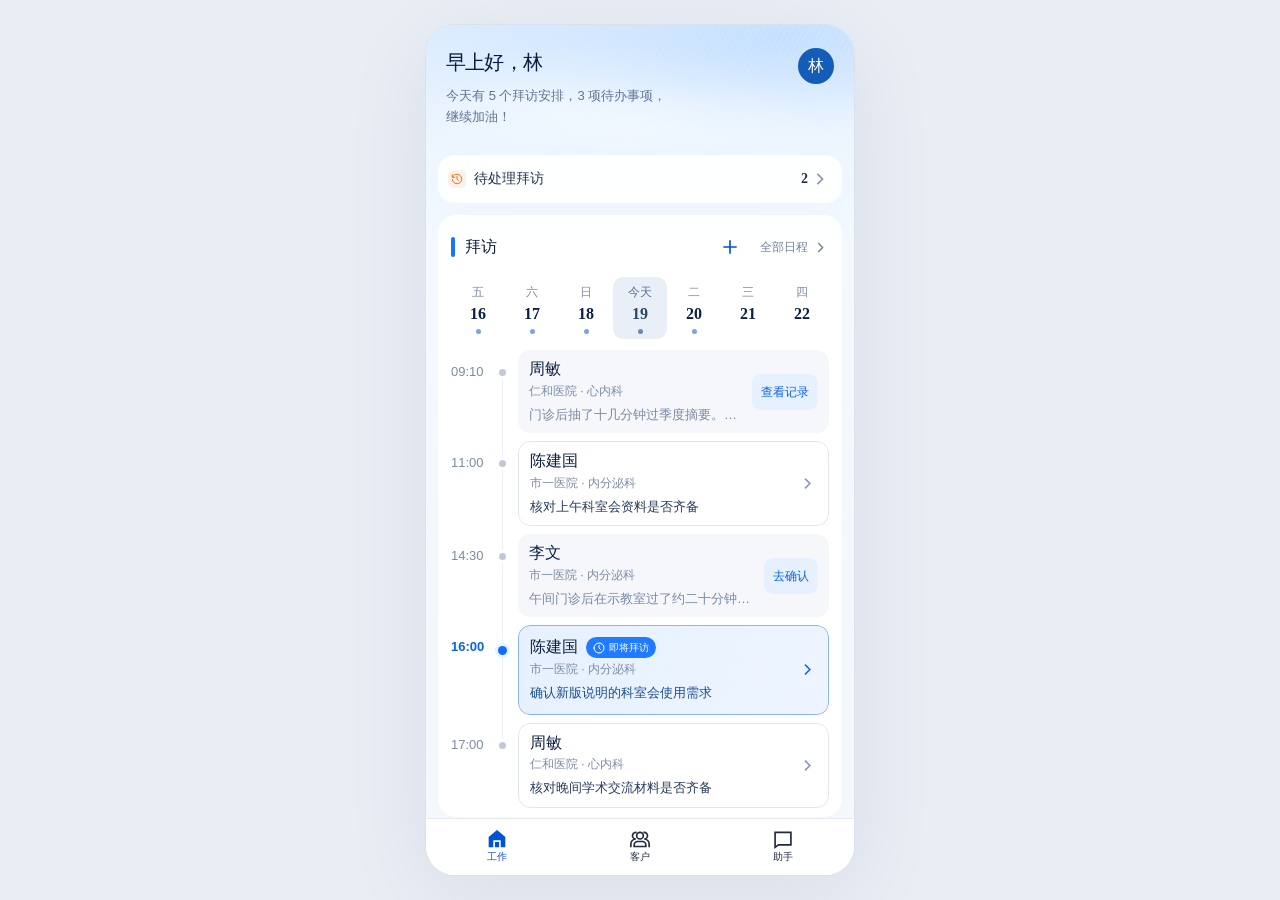
==== commit 102f5b7a: "Refresh visit records, customer list spacing, and home card press state." ====
--- a/visit-crm-agent-v6.html
+++ b/visit-crm-agent-v6.html
@@ -5,8 +5,8 @@
     <meta name="viewport" content="width=device-width, initial-scale=1, viewport-fit=cover" />
     <meta name="theme-color" content="#f5f7fa" />
     <title>拜访工作台</title>
-    <script type="module" crossorigin src="./assets/visit-crm-agent-v6-CxukkfHQ.js"></script>
-    <link rel="stylesheet" crossorigin href="./assets/visit-crm-agent-v6-BPa-tikN.css">
+    <script type="module" crossorigin src="./assets/visit-crm-agent-v6-R8bvZqA2.js"></script>
+    <link rel="stylesheet" crossorigin href="./assets/visit-crm-agent-v6-iVX601dQ.css">
   </head>
   <body>
     <div id="root"></div>
--- a/assets/visit-crm-agent-v6-iVX601dQ.css
+++ b/assets/visit-crm-agent-v6-iVX601dQ.css
@@ -0,0 +1 @@
+.t-safe-area-top{padding-top:constant(safe-area-inset-top);padding-top:env(safe-area-inset-top)}.t-safe-area-bottom{padding-bottom:constant(safe-area-inset-bottom);padding-bottom:env(safe-area-inset-bottom)}:root,:root[theme-mode=light]{--td-brand-color-1: #f2f3ff;--td-brand-color-2: #d9e1ff;--td-brand-color-3: #b5c7ff;--td-brand-color-4: #8eabff;--td-brand-color-5: #618dff;--td-brand-color-6: #366ef4;--td-brand-color-7: #0052d9;--td-brand-color-8: #003cab;--td-brand-color-9: #002a7c;--td-brand-color-10: #001a57;--td-warning-color-1: #fff1e9;--td-warning-color-2: #ffd9c2;--td-warning-color-3: #ffb98c;--td-warning-color-4: #fa9550;--td-warning-color-5: #e37318;--td-warning-color-6: #be5a00;--td-warning-color-7: #954500;--td-warning-color-8: #713300;--td-warning-color-9: #532300;--td-warning-color-10: #3b1700;--td-error-color-1: #fff0ed;--td-error-color-2: #ffd8d2;--td-error-color-3: #ffb9b0;--td-error-color-4: #ff9285;--td-error-color-5: #f6685d;--td-error-color-6: #d54941;--td-error-color-7: #ad352f;--td-error-color-8: #881f1c;--td-error-color-9: #68070a;--td-error-color-10: #490002;--td-success-color-1: #e3f9e9;--td-success-color-2: #c6f3d7;--td-success-color-3: #92dab2;--td-success-color-4: #56c08d;--td-success-color-5: #2ba471;--td-success-color-6: #008858;--td-success-color-7: #006c45;--td-success-color-8: #005334;--td-success-color-9: #003b23;--td-success-color-10: #002515;--td-gray-color-1: #f3f3f3;--td-gray-color-2: #eee;--td-gray-color-3: #e8e8e8;--td-gray-color-4: #ddd;--td-gray-color-5: #c6c6c6;--td-gray-color-6: #a6a6a6;--td-gray-color-7: #8b8b8b;--td-gray-color-8: #777;--td-gray-color-9: #5e5e5e;--td-gray-color-10: #4b4b4b;--td-gray-color-11: #393939;--td-gray-color-12: #2c2c2c;--td-gray-color-13: #242424;--td-gray-color-14: #181818;--td-font-white-1: #ffffff;--td-font-white-2: rgba(255, 255, 255, .55);--td-font-white-3: rgba(255, 255, 255, .35);--td-font-white-4: rgba(255, 255, 255, .22);--td-font-gray-1: rgba(0, 0, 0, .9);--td-font-gray-2: rgba(0, 0, 0, .6);--td-font-gray-3: rgba(0, 0, 0, .4);--td-font-gray-4: rgba(0, 0, 0, .26);--td-brand-color: var(--td-brand-color-7);--td-warning-color: var(--td-warning-color-5);--td-error-color: var(--td-error-color-6);--td-success-color: var(--td-success-color-5);--td-brand-color-focus: var(--td-brand-color-1);--td-brand-color-active: var(--td-brand-color-8);--td-brand-color-disabled: var(--td-brand-color-3);--td-brand-color-light: var(--td-brand-color-1);--td-brand-color-light-active: var(--td-brand-color-2);--td-warning-color-active: var(--td-warning-color-6);--td-warning-color-disabled: var(--td-warning-color-3);--td-warning-color-focus: var(--td-warning-color-2);--td-warning-color-light: var(--td-warning-color-1);--td-warning-color-light-active: var(--td-warning-color-2);--td-error-color-focus: var(--td-error-color-2);--td-error-color-active: var(--td-error-color-7);--td-error-color-disabled: var(--td-error-color-3);--td-error-color-light: var(--td-error-color-1);--td-error-color-light-active: var(--td-error-color-2);--td-success-color-focus: var(--td-success-color-2);--td-success-color-active: var(--td-success-color-6);--td-success-color-disabled: var(--td-success-color-3);--td-success-color-light: var(--td-success-color-1);--td-success-color-light-active: var(--td-success-color-2);--td-mask-active: rgba(0, 0, 0, .6);--td-mask-disabled: rgba(255, 255, 255, .6);--td-mask-background: rgba(255, 255, 255, .96);--td-mask-gradient: rgba(255, 255, 255, 0);--td-bg-color-page: var(--td-gray-color-1);--td-bg-color-container: var(--td-font-white-1);--td-bg-color-container-active: var(--td-gray-color-3);--td-bg-color-secondarycontainer: var(--td-gray-color-1);--td-bg-color-secondarycontainer-active: var(--td-gray-color-4);--td-bg-color-component: var(--td-gray-color-3);--td-bg-color-component-active: var(--td-gray-color-6);--td-bg-color-component-disabled: var(--td-gray-color-2);--td-bg-color-secondarycomponent: var(--td-gray-color-4);--td-bg-color-secondarycomponent-active: var(--td-gray-color-6);--td-bg-color-specialcomponent: #fff;--td-text-color-primary: var(--td-font-gray-1);--td-text-color-secondary: var(--td-font-gray-2);--td-text-color-placeholder: var(--td-font-gray-3);--td-text-color-disabled: var(--td-font-gray-4);--td-text-color-anti: var(--td-font-white-1);--td-text-color-brand: var(--td-brand-color);--td-text-color-link: var(--td-brand-color);--td-text-color-watermark: rgba(0, 0, 0, .1);--td-border-level-1-color: var(--td-gray-color-3);--td-component-stroke: var(--td-gray-color-3);--td-border-level-2-color: var(--td-gray-color-4);--td-component-border: var(--td-gray-color-4);--td-shadow-1: 0 1px 10px rgba(0, 0, 0, .05), 0 4px 5px rgba(0, 0, 0, .08), 0 2px 4px -1px rgba(0, 0, 0, .12);--td-shadow-2: 0 3px 14px 2px rgba(0, 0, 0, .05), 0 8px 10px 1px rgba(0, 0, 0, .06), 0 5px 5px -3px rgba(0, 0, 0, .1);--td-shadow-3: 0 6px 30px 5px rgba(0, 0, 0, .05), 0 16px 24px 2px rgba(0, 0, 0, .04), 0 8px 10px -5px rgba(0, 0, 0, .08);--td-shadow-4: 0 2px 8px 0 rgba(0, 0, 0, .06);--td-shadow-inset-top: inset 0 .5px 0 #dcdcdc;--td-shadow-inset-right: inset .5px 0 0 #dcdcdc;--td-shadow-inset-bottom: inset 0 -.5px 0 #dcdcdc;--td-shadow-inset-left: inset -.5px 0 0 #dcdcdc;--td-table-shadow-color: rgba(0, 0, 0, .08);--td-scrollbar-color: rgba(0, 0, 0, .1);--td-scrollbar-hover-color: rgba(0, 0, 0, .3);--td-scroll-track-color: #fff}:root.dark,:root[theme-mode=dark]{--td-brand-color-1: #1b2f51;--td-brand-color-2: #173463;--td-brand-color-3: #143975;--td-brand-color-4: #103d88;--td-brand-color-5: #0d429a;--td-brand-color-6: #054bbe;--td-brand-color-7: #2667d4;--td-brand-color-8: #4582e6;--td-brand-color-9: #699ef5;--td-brand-color-10: #96bbf8;--td-warning-color-1: #4f2a1d;--td-warning-color-2: #582f21;--td-warning-color-3: #733c23;--td-warning-color-4: #a75d2b;--td-warning-color-5: #cf6e2d;--td-warning-color-6: #dc7633;--td-warning-color-7: #e8935c;--td-warning-color-8: #ecbf91;--td-warning-color-9: #eed7bf;--td-warning-color-10: #f3e9dc;--td-error-color-1: #472324;--td-error-color-2: #5e2a2d;--td-error-color-3: #703439;--td-error-color-4: #83383e;--td-error-color-5: #a03f46;--td-error-color-6: #c64751;--td-error-color-7: #de6670;--td-error-color-8: #ec888e;--td-error-color-9: #edb1b6;--td-error-color-10: #eeced0;--td-success-color-1: #193a2a;--td-success-color-2: #1a4230;--td-success-color-3: #17533d;--td-success-color-4: #0d7a55;--td-success-color-5: #059465;--td-success-color-6: #43af8a;--td-success-color-7: #46bf96;--td-success-color-8: #80d2b6;--td-success-color-9: #b4e1d3;--td-success-color-10: #deede8;--td-gray-color-1: #f3f3f3;--td-gray-color-2: #eee;--td-gray-color-3: #e8e8e8;--td-gray-color-4: #ddd;--td-gray-color-5: #c6c6c6;--td-gray-color-6: #a6a6a6;--td-gray-color-7: #8b8b8b;--td-gray-color-8: #777;--td-gray-color-9: #5e5e5e;--td-gray-color-10: #4b4b4b;--td-gray-color-11: #393939;--td-gray-color-12: #2c2c2c;--td-gray-color-13: #242424;--td-gray-color-14: #181818;--td-font-white-1: rgba(255, 255, 255, .9);--td-font-white-2: rgba(255, 255, 255, .55);--td-font-white-3: rgba(255, 255, 255, .35);--td-font-white-4: rgba(255, 255, 255, .22);--td-font-gray-1: rgba(0, 0, 0, .9);--td-font-gray-2: rgba(0, 0, 0, .6);--td-font-gray-3: rgba(0, 0, 0, .4);--td-font-gray-4: rgba(0, 0, 0, .26);--td-brand-color: var(--td-brand-color-8);--td-warning-color: var(--td-warning-color-5);--td-error-color: var(--td-error-color-6);--td-success-color: var(--td-success-color-5);--td-brand-color-focus: var(--td-brand-color-1);--td-brand-color-active: var(--td-brand-color-9);--td-brand-color-disabled: var(--td-brand-color-3);--td-brand-color-light: var(--td-brand-color-1);--td-brand-color-light-active: var(--td-brand-color-2);--td-warning-color-focus: var(--td-warning-color-2);--td-warning-color-active: var(--td-warning-color-4);--td-warning-color-disabled: var(--td-warning-color-3);--td-warning-color-light: var(--td-warning-color-1);--td-warning-color-light-active: var(--td-warning-color-2);--td-error-color-focus: var(--td-error-color-2);--td-error-color-active: var(--td-error-color-5);--td-error-color-disabled: var(--td-error-color-3);--td-error-color-light: var(--td-error-color-1);--td-error-color-light-active: var(--td-error-color-2);--td-success-color-focus: var(--td-success-color-2);--td-success-color-active: var(--td-success-color-4);--td-success-color-disabled: var(--td-success-color-3);--td-success-color-light: var(--td-success-color-1);--td-success-color-light-active: var(--td-success-color-2);--td-mask-active: rgba(0, 0, 0, .4);--td-mask-disabled: rgba(0, 0, 0, .6);--td-mask-background: rgba(36, 36, 36, .96);--td-mask-gradient: rgba(36, 36, 36, 0);--td-bg-color-page: var(--td-gray-color-14);--td-bg-color-container: var(--td-gray-color-13);--td-bg-color-secondarycontainer: var(--td-gray-color-12);--td-bg-color-component: var(--td-gray-color-11);--td-bg-color-container-active: var(--td-gray-color-12);--td-bg-color-secondarycontainer-active: var(--td-gray-color-11);--td-bg-color-component-active: var(--td-gray-color-10);--td-bg-color-component-disabled: var(--td-gray-color-12);--td-bg-color-specialcomponent: transparent;--td-text-color-primary: var(--td-font-white-1);--td-text-color-secondary: var(--td-font-white-2);--td-text-color-placeholder: var(--td-font-white-3);--td-text-color-disabled: var(--td-font-white-4);--td-text-color-anti: var(--td-font-white-1);--td-text-color-brand: var(--td-brand-color-8);--td-text-color-link: var(--td-brand-color-8);--td-text-color-watermark: rgba(255, 255, 255, .1);--td-border-level-1-color: var(--td-gray-color-11);--td-component-stroke: var(--td-gray-color-11);--td-border-level-2-color: var(--td-gray-color-9);--td-component-border: var(--td-gray-color-9);--td-shadow-1: 0 4px 6px rgba(0, 0, 0, .06), 0 1px 10px rgba(0, 0, 0, .08), 0 2px 4px rgba(0, 0, 0, .12);--td-shadow-2: 0 8px 10px rgba(0, 0, 0, .12), 0 3px 14px rgba(0, 0, 0, .1), 0 5px 5px rgba(0, 0, 0, .16);--td-shadow-3: 0 16px 24px rgba(0, 0, 0, .14), 0 6px 30px rgba(0, 0, 0, .12), 0 8px 10px rgba(0, 0, 0, .2);--td-shadow-inset-top: inset 0 .5px 0 #5e5e5e;--td-shadow-inset-right: inset .5px 0 0 #5e5e5e;--td-shadow-inset-bottom: inset 0 -.5px 0 #5e5e5e;--td-shadow-inset-left: inset -.5px 0 0 #5e5e5e;--td-table-shadow-color: rgba(0, 0, 0, .55);--td-scrollbar-color: rgba(255, 255, 255, .1);--td-scroll-track-color: #333}:root{--td-radius-small: 3px;--td-radius-default: 6px;--td-radius-large: 9px;--td-radius-extraLarge: 12px;--td-radius-round: 999px;--td-radius-circle: 50%}:root{--td-font-family: PingFang SC, Microsoft YaHei, Arial Regular;--td-font-family-medium: PingFang SC, Microsoft YaHei, Arial Medium;--td-font-size-link-small: 12px;--td-font-size-link-medium: 14px;--td-font-size-link-large: 16px;--td-font-size-mark-extraSmall: 10px;--td-font-size-mark-small: 12px;--td-font-size-mark-medium: 14px;--td-font-size-mark-large: 16px;--td-font-size-body-extraSmall: 10px;--td-font-size-body-small: 12px;--td-font-size-body-medium: 14px;--td-font-size-body-large: 16px;--td-font-size-title-small: 14px;--td-font-size-title-medium: 16px;--td-font-size-title-large: 18px;--td-font-size-title-extraLarge: 20px;--td-font-size-headline-small: 24px;--td-font-size-headline-medium: 28px;--td-font-size-headline-large: 36px;--td-font-size-display-medium: 48px;--td-font-size-display-large: 64px;--td-line-height-link-small: 20px;--td-line-height-link-medium: 22px;--td-line-height-link-large: 24px;--td-line-height-mark-extraSmall: 16px;--td-line-height-mark-small: 20px;--td-line-height-mark-medium: 22px;--td-line-height-mark-large: 24px;--td-line-height-body-extraSmall: 16px;--td-line-height-body-small: 20px;--td-line-height-body-medium: 22px;--td-line-height-body-large: 24px;--td-line-height-title-small: 22px;--td-line-height-title-medium: 24px;--td-line-height-title-large: 26px;--td-line-height-title-extraLarge: 28px;--td-line-height-headline-small: 32px;--td-line-height-headline-medium: 36px;--td-line-height-headline-large: 44px;--td-line-height-display-medium: 56px;--td-line-height-display-large: 72px;--td-font-link-small: var(--td-font-size-link-small) / var(--td-line-height-link-small) var(--td-font-family);--td-font-link-medium: var(--td-font-size-link-medium) / var(--td-line-height-link-medium) var(--td-font-family);--td-font-link-large: var(--td-font-size-link-large) / var(--td-line-height-link-large) var(--td-font-family);--td-font-mark-extraSmall: 600 var(--td-font-size-mark-extraSmall) / var(--td-line-height-mark-extraSmall) var(--td-font-family);--td-font-mark-small: 600 var(--td-font-size-mark-small) / var(--td-line-height-mark-small) var(--td-font-family);--td-font-mark-medium: 600 var(--td-font-size-mark-medium) / var(--td-line-height-mark-medium) var(--td-font-family);--td-font-mark-large: 600 var(--td-font-size-mark-large) / var(--td-line-height-mark-large) var(--td-font-family);--td-font-body-extraSmall: var(--td-font-size-body-extraSmall) / var(--td-line-height-body-extraSmall) var(--td-font-family);--td-font-body-small: var(--td-font-size-body-small) / var(--td-line-height-body-small) var(--td-font-family);--td-font-body-medium: var(--td-font-size-body-medium) / var(--td-line-height-body-medium) var(--td-font-family);--td-font-body-large: var(--td-font-size-body-large) / var(--td-line-height-body-large) var(--td-font-family);--td-font-title-small: 600 var(--td-font-size-title-small) / var(--td-line-height-title-small) var(--td-font-family);--td-font-title-medium: 600 var(--td-font-size-title-medium) / var(--td-line-height-title-medium) var(--td-font-family);--td-font-title-large: 600 var(--td-font-size-title-large) / var(--td-line-height-title-large) var(--td-font-family);--td-font-title-extraLarge: 600 var(--td-font-size-title-extraLarge) / var(--td-line-height-title-extraLarge) var(--td-font-family);--td-font-headline-small: 600 var(--td-font-size-headline-small) / var(--td-line-height-headline-small) var(--td-font-family);--td-font-headline-medium: 600 var(--td-font-size-headline-medium) / var(--td-line-height-headline-medium) var(--td-font-family);--td-font-headline-large: 600 var(--td-font-size-headline-large) / var(--td-line-height-headline-large) var(--td-font-family);--td-font-display-medium: 600 var(--td-font-size-display-medium) / var(--td-line-height-display-medium) var(--td-font-family);--td-font-display-large: 600 var(--td-font-size-display-large) / var(--td-line-height-display-large) var(--td-font-family);--td-font-size: 10px;--td-font-size-xs: var(--td-font-size-body-extraSmall);--td-font-size-s: var(--td-font-size-body-small);--td-font-size-base: var(--td-font-size-title-small);--td-font-size-m: var(--td-font-size-title-medium);--td-font-size-l: var(--td-font-size-title-large);--td-font-size-xl: var(--td-font-size-title-extraLarge);--td-font-size-xxl: var(--td-font-size-headline-large)}:root{--td-spacer: 8px;--td-spacer-1: 12px;--td-spacer-2: 16px;--td-spacer-3: 24px;--td-spacer-4: 32px;--td-spacer-5: 48px;--td-spacer-6: 80px}:root,:root[theme-mode=light]{--td-switch-dot-disabled-color: var(--td-font-white-1);--td-switch-loading-color: var(--td-brand-color)}:root.dark,:root[theme-mode=dark]{--td-button-primary-disabled-color: var(--td-font-white-4);--td-skeleton-animation-gradient: rgba(255, 255, 255, .06);--td-slider-dot-bg-color: var(--td-gray-color-4);--td-slider-dot-disabled-bg-color: var(--td-gray-color-11);--td-slider-dot-disabled-border-color: var(--td-gray-color-12);--td-switch-dot-disabled-color: var(--td-font-white-2);--td-switch-loading-color: var(--td-font-white-1)}.t-loading{display:-webkit-box;display:-ms-flexbox;display:flex;-webkit-box-align:center;-ms-flex-align:center;align-items:center;position:relative;color:var(--td-loading-color, var(--td-brand-color, var(--td-brand-color-7, #0052d9)))}.t-loading--inherit-color{color:inherit}.t-loading--vertical{-webkit-box-orient:vertical;-webkit-box-direction:normal;-ms-flex-direction:column;flex-direction:column}.t-loading--vertical .t-loading__text{margin-left:0;margin-top:6px}.t-loading__bar{pointer-events:none}.t-loading__text{color:var(--td-loading-text-color, var(--td-text-color-primary, var(--td-font-gray-1, rgba(0, 0, 0, .9))));font:var(--td-loading-text-font, var(--td-font-body-small));margin-left:6px}.t-loading__text--only{margin-left:0}.t-loading__gradient{display:-webkit-box;display:-ms-flexbox;display:flex;-webkit-box-pack:center;-ms-flex-pack:center;justify-content:center;-webkit-box-align:center;-ms-flex-align:center;align-items:center;vertical-align:middle}.t-loading__gradient-conic{width:100%;height:100%;background:conic-gradient(from 90deg at 50% 50%,#fff 0deg,currentColor 360deg);border-radius:50%;mask:radial-gradient(transparent calc(50% - .5px),#fff 50%);-webkit-mask:radial-gradient(transparent calc(50% - .5px),#fff 50%)}.t-loading__spinner{position:relative;display:inline-block;width:20px;max-width:100%;height:20px;max-height:100%;vertical-align:middle;-webkit-animation:t-rotate .8s linear infinite;animation:t-rotate .8s linear infinite;-webkit-animation-timing-function:steps(12);animation-timing-function:steps(12)}.t-loading__spinner--line{position:absolute;top:0;left:0;width:100%;height:100%}.t-loading__spinner--line:before{display:block;width:2px;height:25%;margin:0 auto;background-color:var(--td-loading-line-bg-color, var(--td-text-color-primary, var(--td-font-gray-1, rgba(0, 0, 0, .9))));border-radius:40%;content:" "}.t-loading__dot{width:20%;height:20%;border-radius:50%;background-color:currentColor;-webkit-animation-duration:1.8s;animation-duration:1.8s;-webkit-animation-name:dotting;animation-name:dotting;-webkit-animation-timing-function:linear;animation-timing-function:linear;-webkit-animation-iteration-count:infinite;animation-iteration-count:infinite;-webkit-animation-fill-mode:both;animation-fill-mode:both}.t-loading__dot--paused{-webkit-animation-play-state:paused;animation-play-state:paused}.t-loading__dots{display:-webkit-box;display:-ms-flexbox;display:flex;-webkit-box-pack:justify;-ms-flex-pack:justify;justify-content:space-between;-webkit-box-align:center;-ms-flex-align:center;align-items:center;-webkit-animation:none;animation:none}.t-loading__parent,.t-loading__parent--relative{position:relative}.t-loading--lock{overflow:hidden}.t-loading--full{z-index:var(--td-loading-z-index, 3500);position:absolute;top:0;left:0;bottom:0;right:0;display:-webkit-box;display:-ms-flexbox;display:flex;-webkit-box-align:center;-ms-flex-align:center;align-items:center;vertical-align:middle;-webkit-box-pack:center;-ms-flex-pack:center;justify-content:center;background-color:var(--td-loading-full-bg-color, rgba(255, 255, 255, .6))}.t-loading--fullscreen{position:fixed;display:-webkit-box;display:-ms-flexbox;display:flex;-webkit-box-align:center;-ms-flex-align:center;align-items:center;vertical-align:middle;-webkit-box-pack:center;-ms-flex-pack:center;justify-content:center;top:0;left:0;width:100%;height:100%;z-index:var(--td-loading-z-index, 3500);background-color:var(--td-loading-full-bg-color, rgba(255, 255, 255, .6))}.t-loading--center{display:-webkit-inline-box;display:-ms-inline-flexbox;display:inline-flex;-webkit-box-align:center;-ms-flex-align:center;align-items:center;vertical-align:middle;-webkit-box-pack:center;-ms-flex-pack:center;justify-content:center}.t-loading__spinner--line-1{-webkit-transform:rotate(30deg);transform:rotate(30deg);opacity:1}.t-loading__spinner--line-2{-webkit-transform:rotate(60deg);transform:rotate(60deg);opacity:.9375}.t-loading__spinner--line-3{-webkit-transform:rotate(90deg);transform:rotate(90deg);opacity:.875}.t-loading__spinner--line-4{-webkit-transform:rotate(120deg);transform:rotate(120deg);opacity:.8125}.t-loading__spinner--line-5{-webkit-transform:rotate(150deg);transform:rotate(150deg);opacity:.75}.t-loading__spinner--line-6{-webkit-transform:rotate(180deg);transform:rotate(180deg);opacity:.6875}.t-loading__spinner--line-7{-webkit-transform:rotate(210deg);transform:rotate(210deg);opacity:.625}.t-loading__spinner--line-8{-webkit-transform:rotate(240deg);transform:rotate(240deg);opacity:.5625}.t-loading__spinner--line-9{-webkit-transform:rotate(270deg);transform:rotate(270deg);opacity:.5}.t-loading__spinner--line-10{-webkit-transform:rotate(300deg);transform:rotate(300deg);opacity:.4375}.t-loading__spinner--line-11{-webkit-transform:rotate(330deg);transform:rotate(330deg);opacity:.375}.t-loading__spinner--line-12{-webkit-transform:rotate(360deg);transform:rotate(360deg);opacity:.3125}@-webkit-keyframes t-rotate{0%{-webkit-transform:rotate(0deg);transform:rotate(0)}to{-webkit-transform:rotate(360deg);transform:rotate(360deg)}}@keyframes t-rotate{0%{-webkit-transform:rotate(0deg);transform:rotate(0)}to{-webkit-transform:rotate(360deg);transform:rotate(360deg)}}@-webkit-keyframes dotting{0%{opacity:.15}1%{opacity:.8}33%{opacity:.8}34%{opacity:.15}to{opacity:.15}}@keyframes dotting{0%{opacity:.15}1%{opacity:.8}33%{opacity:.8}34%{opacity:.15}to{opacity:.15}}.t-button--size-extra-small{font:var(--td-button-extra-small-font, var(--td-font-mark-medium));padding-left:var(--td-button-extra-small-padding-horizontal, 8px);padding-right:var(--td-button-extra-small-padding-horizontal, 8px);height:var(--td-button-extra-small-height, 28px)}.t-button--size-extra-small .t-icon{font-size:var(--td-button-extra-small-icon-size, 18px)}.t-button--size-small{font:var(--td-button-small-font, var(--td-font-mark-medium));padding-left:var(--td-button-small-padding-horizontal, 12px);padding-right:var(--td-button-small-padding-horizontal, 12px);height:var(--td-button-small-height, 32px)}.t-button--size-small .t-icon{font-size:var(--td-button-small-icon-size, 18px)}.t-button--size-medium{font:var(--td-button-medium-font, var(--td-font-mark-large));padding-left:var(--td-button-medium-padding-horizontal, 16px);padding-right:var(--td-button-medium-padding-horizontal, 16px);height:var(--td-button-medium-height, 40px)}.t-button--size-medium .t-icon{font-size:var(--td-button-medium-icon-size, 20px)}.t-button--size-large{font:var(--td-button-large-font, var(--td-font-mark-large));padding-left:var(--td-button-large-padding-horizontal, 20px);padding-right:var(--td-button-large-padding-horizontal, 20px);height:var(--td-button-large-height, 48px)}.t-button--size-large .t-icon{font-size:var(--td-button-large-icon-size, 24px)}.t-button--default{color:var(--td-button-default-color, var(--td-text-color-primary, var(--td-font-gray-1, rgba(0, 0, 0, .9))));background-color:var(--td-button-default-bg-color, var(--td-bg-color-component, var(--td-gray-color-3, #e8e8e8)))}.t-button--default:after{border-width:var(--td-button-border-width, 2px);border-color:var(--td-button-default-border-color, var(--td-bg-color-component, var(--td-gray-color-3, #e8e8e8)))}.t-button--default.t-button--hover{z-index:0}.t-button--default.t-button--hover,.t-button--default.t-button--hover:after{background-color:var(--td-button-default-active-bg-color, var(--td-bg-color-component-active, var(--td-gray-color-6, #a6a6a6)));border-color:var(--td-button-default-active-border-color, var(--td-bg-color-component-active, var(--td-gray-color-6, #a6a6a6)))}.t-button--default.t-button--disabled{color:var(--td-button-default-disabled-color, var(--td-text-color-disabled, var(--td-font-gray-4, rgba(0, 0, 0, .26))));background-color:var(--td-button-default-disabled-bg, var(--td-bg-color-component-disabled, var(--td-gray-color-2, #eeeeee)))}.t-button--default.t-button--disabled:after{border-color:var(--td-button-default-disabled-border-color, var(--td-bg-color-component-disabled, var(--td-gray-color-2, #eeeeee)))}.t-button--primary{color:var(--td-button-primary-color, var(--td-font-white-1, #ffffff));background-color:var(--td-button-primary-bg-color, var(--td-brand-color, var(--td-brand-color-7, #0052d9)))}.t-button--primary:after{border-width:var(--td-button-border-width, 2px);border-color:var(--td-button-primary-border-color, var(--td-brand-color, var(--td-brand-color-7, #0052d9)))}.t-button--primary.t-button--hover{z-index:0}.t-button--primary.t-button--hover,.t-button--primary.t-button--hover:after{background-color:var(--td-button-primary-active-bg-color, var(--td-brand-color-active, var(--td-brand-color-8, #003cab)));border-color:var(--td-button-primary-active-border-color, var(--td-brand-color-active, var(--td-brand-color-8, #003cab)))}.t-button--primary.t-button--disabled{color:var(--td-button-primary-disabled-color, var(--td-font-white-1, #ffffff));background-color:var(--td-button-primary-disabled-bg, var(--td-brand-color-disabled, var(--td-brand-color-3, #b5c7ff)))}.t-button--primary.t-button--disabled:after{border-color:var(--td-button-primary-disabled-border-color, var(--td-brand-color-disabled, var(--td-brand-color-3, #b5c7ff)))}.t-button--light{color:var(--td-button-light-color, var(--td-brand-color, var(--td-brand-color-7, #0052d9)));background-color:var(--td-button-light-bg-color, var(--td-brand-color-light, var(--td-brand-color-1, #f2f3ff)))}.t-button--light:after{border-width:var(--td-button-border-width, 2px);border-color:var(--td-button-light-border-color, var(--td-brand-color-light, var(--td-brand-color-1, #f2f3ff)))}.t-button--light.t-button--hover{z-index:0}.t-button--light.t-button--hover,.t-button--light.t-button--hover:after{background-color:var(--td-button-light-active-bg-color, var(--td-brand-color-light-active, var(--td-brand-color-2, #d9e1ff)));border-color:var(--td-button-light-active-border-color, var(--td-brand-color-light-active, var(--td-brand-color-2, #d9e1ff)))}.t-button--light.t-button--disabled{color:var(--td-button-light-disabled-color, var(--td-brand-color-disabled, var(--td-brand-color-3, #b5c7ff)));background-color:var(--td-button-light-disabled-bg, var(--td-brand-color-light, var(--td-brand-color-1, #f2f3ff)))}.t-button--light.t-button--disabled:after{border-color:var(--td-button-light-disabled-border-color, var(--td-brand-color-light, var(--td-brand-color-1, #f2f3ff)))}.t-button--danger{color:var(--td-button-danger-color, var(--td-font-white-1, #ffffff));background-color:var(--td-button-danger-bg-color, var(--td-error-color, var(--td-error-color-6, #d54941)))}.t-button--danger:after{border-width:var(--td-button-border-width, 2px);border-color:var(--td-button-danger-border-color, var(--td-error-color, var(--td-error-color-6, #d54941)))}.t-button--danger.t-button--hover{z-index:0}.t-button--danger.t-button--hover,.t-button--danger.t-button--hover:after{background-color:var(--td-button-danger-active-bg-color, var(--td-error-color-7, #ad352f));border-color:var(--td-button-danger-active-border-color, var(--td-error-color-7, #ad352f))}.t-button--danger.t-button--disabled{color:var(--td-button-danger-disabled-color, var(--td-font-white-1, #ffffff));background-color:var(--td-button-danger-disabled-bg, var(--td-error-color-3, #ffb9b0))}.t-button--danger.t-button--disabled:after{border-color:var(--td-button-danger-disabled-border-color, var(--td-error-color-3, #ffb9b0))}.t-button{display:-webkit-inline-box;display:-ms-inline-flexbox;display:inline-flex;-webkit-box-align:center;-ms-flex-align:center;align-items:center;-webkit-box-pack:center;-ms-flex-pack:center;justify-content:center;position:relative;white-space:nowrap;text-align:center;border:none;background-image:none;-webkit-transition:all .3s;transition:all .3s;border-radius:var(--td-button-border-radius, var(--td-radius-default, 6px));outline:none;vertical-align:top;text-decoration:none;cursor:pointer;-webkit-tap-highlight-color:transparent;-webkit-user-select:none;-moz-user-select:none;-ms-user-select:none;user-select:none;-ms-touch-action:manipulation;touch-action:manipulation;-webkit-appearance:none}.t-button:after{content:"";display:block;position:absolute;left:0;top:0;width:200%;height:200%;-webkit-transform:scale(.5);transform:scale(.5);-webkit-transform-origin:0 0;transform-origin:0 0;border-radius:calc(var(--td-button-border-radius, var(--td-radius-default, 6px)) * 2);border-style:solid;-webkit-box-sizing:border-box;box-sizing:border-box}.t-button--text{color:var(--td-button-default-color, var(--td-text-color-primary, var(--td-font-gray-1, rgba(0, 0, 0, .9))));background:none}.t-button--text:after{border:0}.t-button--text.t-button--hover,.t-button--text.t-button--hover:after{background-color:var(--td-button-default-text-active-bg-color, var(--td-bg-color-container-active, var(--td-gray-color-3, #e8e8e8)))}.t-button--text.t-button--primary{color:var(--td-button-primary-text-color, var(--td-brand-color, var(--td-brand-color-7, #0052d9)));background:none}.t-button--text.t-button--primary.t-button--hover,.t-button--text.t-button--primary.t-button--hover:after{background-color:var(--td-button-primary-text-active-bg-color, var(--td-bg-color-container-active, var(--td-gray-color-3, #e8e8e8)))}.t-button--text.t-button--primary.t-button--disabled{color:var(--td-button-primary-text-disabled-color, var(--td-brand-color-disabled, var(--td-brand-color-3, #b5c7ff)));background:none}.t-button--text.t-button--danger{color:var(--td-button-danger-text-color, var(--td-error-color, var(--td-error-color-6, #d54941)));background:none}.t-button--text.t-button--danger.t-button--hover,.t-button--text.t-button--danger.t-button--hover:after{background-color:var(--td-button-danger-text-active-bg-color, var(--td-bg-color-container-active, var(--td-gray-color-3, #e8e8e8)))}.t-button--text.t-button--danger.t-button--disabled{color:var(--td-button-danger-text-disabled-color, var(--td-button-danger-disabled-color, var(--td-font-white-1, #ffffff)));background:none}.t-button--text.t-button--light{color:var(--td-button-light-text-color, var(--td-brand-color, var(--td-brand-color-7, #0052d9)));background:none}.t-button--text.t-button--light.t-button--hover,.t-button--text.t-button--light.t-button--hover:after{background-color:var(--td-button-light-text-active-bg-color, var(--td-bg-color-container-active, var(--td-gray-color-3, #e8e8e8)))}.t-button--text.t-button--disabled{color:var(--td-button-default-disabled-color, var(--td-text-color-disabled, var(--td-font-gray-4, rgba(0, 0, 0, .26))))}.t-button--dashed,.t-button--outline{color:var(--td-button-default-outline-color, var(--td-text-color-primary, var(--td-font-gray-1, rgba(0, 0, 0, .9))));background-color:transparent}.t-button--dashed:after,.t-button--outline:after{border-color:var(--td-button-default-outline-border-color, var(--td-component-border, var(--td-gray-color-4, #dddddd)))}.t-button--dashed.t-button--hover,.t-button--outline.t-button--hover,.t-button--dashed.t-button--hover:after,.t-button--outline.t-button--hover:after{background-color:var(--td-button-default-outline-active-bg-color, var(--td-bg-color-container-active, var(--td-gray-color-3, #e8e8e8)));border-color:var(--td-button-default-outline-active-border-color, var(--td-component-border, var(--td-gray-color-4, #dddddd)))}.t-button--dashed.t-button--disabled,.t-button--outline.t-button--disabled{color:var(--td-button-default-outline-disabled-color, var(--td-component-border, var(--td-gray-color-4, #dddddd)))}.t-button--dashed.t-button--disabled:after,.t-button--outline.t-button--disabled:after{border-color:var(--td-button-default-outline-disabled-color, var(--td-component-border, var(--td-gray-color-4, #dddddd)))}.t-button--dashed.t-button--primary,.t-button--outline.t-button--primary{color:var(--td-button-primary-outline-color, var(--td-brand-color, var(--td-brand-color-7, #0052d9)))}.t-button--dashed.t-button--primary:after,.t-button--outline.t-button--primary:after{border-color:var(--td-button-primary-outline-border-color, var(--td-button-primary-outline-color, var(--td-brand-color, var(--td-brand-color-7, #0052d9))))}.t-button--dashed.t-button--primary.t-button--hover,.t-button--outline.t-button--primary.t-button--hover{color:var(--td-button-primary-outline-active-border-color, var(--td-brand-color-active, var(--td-brand-color-8, #003cab)))}.t-button--dashed.t-button--primary.t-button--hover:after,.t-button--outline.t-button--primary.t-button--hover:after{background-color:var(--td-button-primary-outline-active-bg-color, var(--td-bg-color-container-active, var(--td-gray-color-3, #e8e8e8)));border-color:var(--td-button-primary-outline-active-border-color, var(--td-brand-color-active, var(--td-brand-color-8, #003cab)))}.t-button--dashed.t-button--primary.t-button--disabled,.t-button--outline.t-button--primary.t-button--disabled{background-color:transparent;color:var(--td-button-primary-outline-disabled-color, var(--td-brand-color-disabled, var(--td-brand-color-3, #b5c7ff)))}.t-button--dashed.t-button--primary.t-button--disabled:after,.t-button--outline.t-button--primary.t-button--disabled:after{border-color:var(--td-button-primary-outline-disabled-color, var(--td-brand-color-disabled, var(--td-brand-color-3, #b5c7ff)))}.t-button--dashed.t-button--danger,.t-button--outline.t-button--danger{color:var(--td-button-danger-outline-color, var(--td-error-color, var(--td-error-color-6, #d54941)))}.t-button--dashed.t-button--danger:after,.t-button--outline.t-button--danger:after{border-color:var(--td-button-danger-outline-border-color, var(--td-button-danger-outline-color, var(--td-error-color, var(--td-error-color-6, #d54941))))}.t-button--dashed.t-button--danger.t-button--hover,.t-button--outline.t-button--danger.t-button--hover{color:var(--td-button-danger-outline-active-border-color, var(--td-error-color-7, #ad352f))}.t-button--dashed.t-button--danger.t-button--hover:after,.t-button--outline.t-button--danger.t-button--hover:after{background-color:var(--td-button-danger-outline-active-bg-color, var(--td-bg-color-container-active, var(--td-gray-color-3, #e8e8e8)));border-color:var(--td-button-danger-outline-active-border-color, var(--td-error-color-7, #ad352f))}.t-button--dashed.t-button--danger.t-button--disabled,.t-button--outline.t-button--danger.t-button--disabled{background-color:transparent;color:var(--td-button-danger-outline-disabled-color, var(--td-error-color-3, #ffb9b0))}.t-button--dashed.t-button--danger.t-button--disabled:after,.t-button--outline.t-button--danger.t-button--disabled:after{border-color:var(--td-button-danger-outline-disabled-color, var(--td-error-color-3, #ffb9b0))}.t-button--dashed.t-button--light,.t-button--outline.t-button--light{color:var(--td-button-light-outline-color, var(--td-brand-color, var(--td-brand-color-7, #0052d9)));background-color:var(--td-button-light-outline-bg-color, var(--td-brand-color-light, var(--td-brand-color-1, #f2f3ff)))}.t-button--dashed.t-button--light:after,.t-button--outline.t-button--light:after{border-color:var(--td-button-light-outline-border-color, var(--td-button-light-outline-color, var(--td-brand-color, var(--td-brand-color-7, #0052d9))))}.t-button--dashed.t-button--light.t-button--hover,.t-button--outline.t-button--light.t-button--hover{color:var(--td-button-light-outline-active-border-color, var(--td-brand-color-active, var(--td-brand-color-8, #003cab)))}.t-button--dashed.t-button--light.t-button--hover:after,.t-button--outline.t-button--light.t-button--hover:after{background-color:var(--td-button-light-outline-active-bg-color, var(--td-brand-color-light-active, var(--td-brand-color-2, #d9e1ff)));border-color:var(--td-button-light-outline-active-border-color, var(--td-brand-color-active, var(--td-brand-color-8, #003cab)))}.t-button--dashed.t-button--light.t-button--disabled,.t-button--outline.t-button--light.t-button--disabled{background-color:transparent;color:var(--td-button-light-outline-disabled-color, var(--td-brand-color-disabled, var(--td-brand-color-3, #b5c7ff)))}.t-button--dashed.t-button--light.t-button--disabled:after,.t-button--outline.t-button--light.t-button--disabled:after{border-color:var(--td-button-light-outline-disabled-color, var(--td-brand-color-disabled, var(--td-brand-color-3, #b5c7ff)))}.t-button--dashed:after{border-style:dashed}.t-button--ghost{background-color:transparent;color:var(--td-button-ghost-color, #fff)}.t-button--ghost:after{border-color:var(--td-button-ghost-border-color, var(--td-button-ghost-color, #fff))}.t-button--ghost.t-button--default.t-button--hover{color:var(--td-button-ghost-hover-color, var(--td-font-white-2, rgba(255, 255, 255, .55)))}.t-button--ghost.t-button--default.t-button--hover,.t-button--ghost.t-button--default.t-button--hover:after{background-color:transparent;border-color:var(--td-button-ghost-hover-color, var(--td-font-white-2, rgba(255, 255, 255, .55)))}.t-button--ghost.t-button--primary{color:var(--td-button-ghost-primary-color, var(--td-brand-color, var(--td-brand-color-7, #0052d9)))}.t-button--ghost.t-button--primary:after{border-color:var(--td-button-ghost-primary-border-color, var(--td-brand-color, var(--td-brand-color-7, #0052d9)))}.t-button--ghost.t-button--primary.t-button--hover{color:var(--td-button-ghost-primary-hover-color, var(--td-brand-color-active, var(--td-brand-color-8, #003cab)))}.t-button--ghost.t-button--primary.t-button--hover,.t-button--ghost.t-button--primary.t-button--hover:after{background-color:transparent;border-color:var(--td-button-ghost-primary-hover-color, var(--td-brand-color-active, var(--td-brand-color-8, #003cab)))}.t-button--ghost.t-button--primary.t-button--text.t-button--hover,.t-button--ghost.t-button--primary.t-button--text.t-button--hover:after{background-color:var(--td-gray-color-10, #4b4b4b)}.t-button--ghost.t-button--primary.t-button--disabled{background-color:transparent;color:var(--td-button-ghost-disabled-color, var(--td-font-white-4, rgba(255, 255, 255, .22)))}.t-button--ghost.t-button--primary.t-button--disabled:after{border-color:var(--td-button-ghost-disabled-color, var(--td-font-white-4, rgba(255, 255, 255, .22)))}.t-button--ghost.t-button--danger{color:var(--td-button-ghost-danger-color, var(--td-error-color, var(--td-error-color-6, #d54941)))}.t-button--ghost.t-button--danger:after{border-color:var(--td-button-ghost-danger-border-color, var(--td-error-color, var(--td-error-color-6, #d54941)))}.t-button--ghost.t-button--danger.t-button--hover{color:var(--td-button-ghost-danger-hover-color, var(--td-error-color-active, var(--td-error-color-7, #ad352f)))}.t-button--ghost.t-button--danger.t-button--hover,.t-button--ghost.t-button--danger.t-button--hover:after{background-color:transparent;border-color:var(--td-button-ghost-danger-hover-color, var(--td-error-color-active, var(--td-error-color-7, #ad352f)))}.t-button--ghost.t-button--danger.t-button--text.t-button--hover,.t-button--ghost.t-button--danger.t-button--text.t-button--hover:after{background-color:var(--td-gray-color-10, #4b4b4b)}.t-button--ghost.t-button--danger.t-button--disabled{background-color:transparent;color:var(--td-button-ghost-disabled-color, var(--td-font-white-4, rgba(255, 255, 255, .22)))}.t-button--ghost.t-button--danger.t-button--disabled:after{border-color:var(--td-button-ghost-disabled-color, var(--td-font-white-4, rgba(255, 255, 255, .22)))}.t-button--ghost.t-button--default.t-button--text.t-button--hover,.t-button--ghost.t-button--default.t-button--text.t-button--hover:after{background-color:var(--td-gray-color-10, #4b4b4b)}.t-button--ghost.t-button--default.t-button--disabled{background-color:transparent;color:var(--td-button-ghost-disabled-color, var(--td-font-white-4, rgba(255, 255, 255, .22)))}.t-button--ghost.t-button--default.t-button--disabled:after{border-color:var(--td-button-ghost-disabled-color, var(--td-font-white-4, rgba(255, 255, 255, .22)))}.t-loading+.t-button__content:not(:empty),.t-icon+.t-button__content:not(:empty),.t-button__content:not(:empty)+.t-icon{margin-left:4px}.t-button--round.t-button--size-large{border-radius:calc(var(--td-button-large-height, 48px) / 2)}.t-button--round.t-button--size-large:after{border-radius:var(--td-button-large-height, 48px)}.t-button--round.t-button--size-medium{border-radius:calc(var(--td-button-medium-height, 40px) / 2)}.t-button--round.t-button--size-medium:after{border-radius:var(--td-button-medium-height, 40px)}.t-button--round.t-button--size-small{border-radius:calc(var(--td-button-small-height, 32px) / 2)}.t-button--round.t-button--size-small:after{border-radius:var(--td-button-small-height, 32px)}.t-button--round.t-button--size-extra-small{border-radius:calc(var(--td-button-extra-small-height, 28px) / 2)}.t-button--round.t-button--size-extra-small:after{border-radius:var(--td-button-extra-small-height, 28px)}.t-button--square{padding:0}.t-button--square.t-button--size-large{width:var(--td-button-large-height, 48px)}.t-button--square.t-button--size-medium{width:var(--td-button-medium-height, 40px)}.t-button--square.t-button--size-small{width:var(--td-button-small-height, 32px)}.t-button--square.t-button--size-extra-small{width:var(--td-button-extra-small-height, 28px)}.t-button--circle{padding:0;border-radius:50%}.t-button--circle.t-button--size-large{width:var(--td-button-large-height, 48px)}.t-button--circle.t-button--size-large:after{border-radius:50%}.t-button--circle.t-button--size-medium{width:var(--td-button-medium-height, 40px)}.t-button--circle.t-button--size-medium:after{border-radius:50%}.t-button--circle.t-button--size-small{width:var(--td-button-small-height, 32px)}.t-button--circle.t-button--size-small:after{border-radius:50%}.t-button--circle.t-button--size-extra-small{width:var(--td-button-extra-small-height, 28px)}.t-button--circle.t-button--size-extra-small:after{border-radius:50%}.t-button--block{display:-webkit-box;display:-ms-flexbox;display:flex;width:100%}.t-button--disabled{cursor:not-allowed}.t-button__loading--wrapper{display:-webkit-box;display:-ms-flexbox;display:flex;-webkit-box-align:center;-ms-flex-align:center;align-items:center;-webkit-box-pack:center;-ms-flex-pack:center;justify-content:center}.t-button__loading--indicator{color:var(--td-font-white-1, #ffffff)}.t-button.t-button--hover:after{z-index:-1}.t-divider{display:-webkit-box;display:-ms-flexbox;display:flex;color:var(--td-divider-color, var(--td-bg-color-component, var(--td-gray-color-3, #e8e8e8)));border-color:var(--td-divider-color, var(--td-bg-color-component, var(--td-gray-color-3, #e8e8e8)));border-style:var(--td-divider-content-line-style, solid);border-width:0}.t-divider:before,.t-divider:after{content:"";display:block;-webkit-box-flex:1;-ms-flex:1;flex:1;-webkit-box-sizing:border-box;box-sizing:border-box;border:inherit;border-color:inherit;border-style:inherit}.t-divider--horizontal{-webkit-box-align:center;-ms-flex-align:center;align-items:center;margin:var(--td-divider-horizontal-margin, 10px) 0}.t-divider--horizontal:before,.t-divider--horizontal:after{border-top-width:var(--td-divider-border-width, 1px);-webkit-transform:scaleY(.5);transform:scaleY(.5);-webkit-transform-origin:center;transform-origin:center}.t-divider--horizontal .t-divider__content:not(:empty){margin:0 var(--td-divider-content-margin, var(--td-spacer-1, 12px))}.t-divider--vertical{-webkit-box-orient:vertical;-webkit-box-direction:normal;-ms-flex-direction:column;flex-direction:column;height:1em;margin:0 var(--td-divider-vertical-margin, var(--td-spacer, 8px))}.t-divider--vertical:before,.t-divider--vertical:after{border-left-width:1px;-webkit-transform:scaleX(.5);transform:scaleX(.5)}.t-divider--vertical-center{-webkit-box-align:center;-ms-flex-align:center;align-items:center;height:100%}.t-divider--dashed{border-style:dashed}.t-divider__content{font:var(--td-divider-content-font, var(--td-font-body-small));color:var(--td-divider-content-color, var(--td-text-color-placeholder, var(--td-font-gray-3, rgba(0, 0, 0, .4))))}.t-divider--left:before,.t-divider--right:after{max-width:30px}.t-fab{position:fixed}.t-fab__button{-webkit-box-shadow:var(--td-fab-shadow, var(--td-shadow-2, 0 3px 14px 2px rgba(0, 0, 0, .05), 0 8px 10px 1px rgba(0, 0, 0, .06), 0 5px 5px -3px rgba(0, 0, 0, .1)));box-shadow:var(--td-fab-shadow, var(--td-shadow-2, 0 3px 14px 2px rgba(0, 0, 0, .05), 0 8px 10px 1px rgba(0, 0, 0, .06), 0 5px 5px -3px rgba(0, 0, 0, .1)))}.t-fab--animation{-webkit-transition:all .3s cubic-bezier(.25,.8,.25,1);transition:all .3s cubic-bezier(.25,.8,.25,1)}.t-row{display:-webkit-box;display:-ms-flexbox;display:flex;-webkit-box-orient:horizontal;-webkit-box-direction:normal;-ms-flex-flow:row;flex-flow:row;-webkit-box-sizing:border-box;box-sizing:border-box;-ms-flex-wrap:wrap;flex-wrap:wrap}.t-col{display:block;-webkit-box-sizing:border-box;box-sizing:border-box;min-height:1px}.t-col--1{width:4.16666667%}.t-col--offset-1{margin-left:4.16666667%}.t-col--2{width:8.33333333%}.t-col--offset-2{margin-left:8.33333333%}.t-col--3{width:12.5%}.t-col--offset-3{margin-left:12.5%}.t-col--4{width:16.66666667%}.t-col--offset-4{margin-left:16.66666667%}.t-col--5{width:20.83333333%}.t-col--offset-5{margin-left:20.83333333%}.t-col--6{width:25%}.t-col--offset-6{margin-left:25%}.t-col--7{width:29.16666667%}.t-col--offset-7{margin-left:29.16666667%}.t-col--8{width:33.33333333%}.t-col--offset-8{margin-left:33.33333333%}.t-col--9{width:37.5%}.t-col--offset-9{margin-left:37.5%}.t-col--10{width:41.66666667%}.t-col--offset-10{margin-left:41.66666667%}.t-col--11{width:45.83333333%}.t-col--offset-11{margin-left:45.83333333%}.t-col--12{width:50%}.t-col--offset-12{margin-left:50%}.t-col--13{width:54.16666667%}.t-col--offset-13{margin-left:54.16666667%}.t-col--14{width:58.33333333%}.t-col--offset-14{margin-left:58.33333333%}.t-col--15{width:62.5%}.t-col--offset-15{margin-left:62.5%}.t-col--16{width:66.66666667%}.t-col--offset-16{margin-left:66.66666667%}.t-col--17{width:70.83333333%}.t-col--offset-17{margin-left:70.83333333%}.t-col--18{width:75%}.t-col--offset-18{margin-left:75%}.t-col--19{width:79.16666667%}.t-col--offset-19{margin-left:79.16666667%}.t-col--20{width:83.33333333%}.t-col--offset-20{margin-left:83.33333333%}.t-col--21{width:87.5%}.t-col--offset-21{margin-left:87.5%}.t-col--22{width:91.66666667%}.t-col--offset-22{margin-left:91.66666667%}.t-col--23{width:95.83333333%}.t-col--offset-23{margin-left:95.83333333%}.t-col--24{width:100%}.t-col--offset-24{margin-left:100%}.t-link--small .t-link__content{font:var(--td-font-body-small)}.t-link--small .t-link__prefix-icon,.t-link--small .t-link__suffix-icon{font-size:14px}.t-link--medium .t-link__content{font:var(--td-font-body-medium)}.t-link--medium .t-link__prefix-icon,.t-link--medium .t-link__suffix-icon{font-size:16px}.t-link--large .t-link__content{font:var(--td-font-body-large)}.t-link--large .t-link__prefix-icon,.t-link--large .t-link__suffix-icon{font-size:18px}.t-link--primary{color:var(--td-link-primary-color, var(--td-brand-color, var(--td-brand-color-7, #0052d9)))}.t-link--primary.t-link--underline:after{border-color:var(--td-link-primary-color, var(--td-brand-color, var(--td-brand-color-7, #0052d9)))}.t-link--primary.t-link--disabled{color:var(--td-link-primary-disabled-color, var(--td-brand-color-disabled, var(--td-brand-color-3, #b5c7ff)))}.t-link--primary:active.t-link--hover{color:var(--td-link-primary-active-color, var(--td-brand-color-active, var(--td-brand-color-8, #003cab)))}.t-link--primary:active.t-link--hover.t-link--underline:after{border-color:var(--td-link-primary-active-color, var(--td-brand-color-active, var(--td-brand-color-8, #003cab)))}.t-link--success{color:var(--td-link-success-color, var(--td-success-color, var(--td-success-color-5, #2ba471)))}.t-link--success.t-link--underline:after{border-color:var(--td-link-success-color, var(--td-success-color, var(--td-success-color-5, #2ba471)))}.t-link--success.t-link--disabled{color:var(--td-link-success-disabled-color, var(--td-success-color-disabled, var(--td-success-color-3, #92dab2)))}.t-link--success:active.t-link--hover{color:var(--td-link-success-active-color, var(--td-success-color-active, var(--td-success-color-6, #008858)))}.t-link--success:active.t-link--hover.t-link--underline:after{border-color:var(--td-link-success-active-color, var(--td-success-color-active, var(--td-success-color-6, #008858)))}.t-link--warning{color:var(--td-link-warning-color, var(--td-warning-color, var(--td-warning-color-5, #e37318)))}.t-link--warning.t-link--underline:after{border-color:var(--td-link-warning-color, var(--td-warning-color, var(--td-warning-color-5, #e37318)))}.t-link--warning.t-link--disabled{color:var(--td-link-warning-disabled-color, var(--td-warning-color-disabled, var(--td-warning-color-3, #ffb98c)))}.t-link--warning:active.t-link--hover{color:var(--td-link-warning-active-color, var(--td-warning-color-active, var(--td-warning-color-6, #be5a00)))}.t-link--warning:active.t-link--hover.t-link--underline:after{border-color:var(--td-link-warning-active-color, var(--td-warning-color-active, var(--td-warning-color-6, #be5a00)))}.t-link--default{color:var(--td-link-default-color, var(--td-text-color-primary, var(--td-font-gray-1, rgba(0, 0, 0, .9))))}.t-link--default.t-link--underline:after{border-color:var(--td-link-default-color, var(--td-text-color-primary, var(--td-font-gray-1, rgba(0, 0, 0, .9))))}.t-link--default.t-link--disabled{color:var(--td-link-default-disabled-color, var(--td-text-color-disabled, var(--td-font-gray-4, rgba(0, 0, 0, .26))))}.t-link--default:active.t-link--hover{color:var(--td-link-default-active-color, var(--td-brand-color-active, var(--td-brand-color-8, #003cab)))}.t-link--default:active.t-link--hover.t-link--underline:after{border-color:var(--td-link-default-active-color, var(--td-brand-color-active, var(--td-brand-color-8, #003cab)))}.t-link--danger{color:var(--td-link-danger-color, var(--td-error-color, var(--td-error-color-6, #d54941)))}.t-link--danger.t-link--underline:after{border-color:var(--td-link-danger-color, var(--td-error-color, var(--td-error-color-6, #d54941)))}.t-link--danger.t-link--disabled{color:var(--td-link-danger-disabled-color, var(--td-error-color-disabled, var(--td-error-color-3, #ffb9b0)))}.t-link--danger:active.t-link--hover{color:var(--td-link-danger-active-color, var(--td-error-color-active, var(--td-error-color-7, #ad352f)))}.t-link--danger:active.t-link--hover.t-link--underline:after{border-color:var(--td-link-danger-active-color, var(--td-error-color-active, var(--td-error-color-7, #ad352f)))}.t-link{position:relative;display:-webkit-box;display:-ms-flexbox;display:flex;-webkit-box-align:center;-ms-flex-align:center;align-items:center;-webkit-box-sizing:content-box;box-sizing:content-box;text-decoration:none}.t-link--underline:after{content:"";position:absolute;left:0;right:0;height:0;bottom:2px;opacity:1;border-bottom:1px solid #cd0be7}.t-link__prefix-icon:not(:empty)+.t-link__content:not(:empty){padding-left:4px;display:inherit}.t-link__content:not(:empty)+.t-link__suffix-icon:not(:empty){padding-left:4px;display:inherit}.t-typography{color:var(--td-text-color-primary, var(--td-font-gray-1, rgba(0, 0, 0, .9)));font:var(--td-font-body-medium);margin:var(--td-spacer-2, 16px) 0}h1.t-typography{font:var(--td-font-headline-large);margin-top:var(--td-spacer-4, 32px);margin-bottom:var(--td-spacer-3, 24px)}h2.t-typography{font:var(--td-font-headline-medium);margin-top:var(--td-spacer-4, 32px);margin-bottom:var(--td-spacer-3, 24px)}h3.t-typography{font:var(--td-font-headline-small);margin-top:var(--td-spacer-4, 32px);margin-bottom:var(--td-spacer-2, 16px)}h4.t-typography{font:var(--td-font-title-large);margin-top:var(--td-spacer-3, 24px);margin-bottom:var(--td-spacer-2, 16px)}h5.t-typography{font:var(--td-font-title-medium);margin-top:var(--td-spacer-3, 24px);margin-bottom:var(--td-spacer-2, 16px)}h6.t-typography{font:var(--td-font-title-small)}.t-typography strong{font-weight:600}.t-typography mark{background-color:#fcdf47}.t-typography code{border-radius:var(--td-radius-default, 6px);border:1px solid var(--td-component-border, var(--td-gray-color-4, #dddddd));margin:0 var(--td-spacer, 8px);background-color:var(--td-bg-color-secondarycontainer, var(--td-gray-color-1, #f3f3f3));padding:0 var(--td-spacer, 8px);-webkit-transition:background-color .2s;transition:background-color .2s;white-space:nowrap;font:var(--td-font-body-small);font-family:Source Code Pro,-apple-system,BlinkMacSystemFont,Segoe UI,Roboto,Hiragino Sans GB,Microsoft YaHei UI,Microsoft YaHei;display:inline-block}.t-typography kbd{border-radius:var(--td-radius-default, 6px);border:1px solid var(--td-component-border, var(--td-gray-color-4, #dddddd));margin:0 calc(var(--td-spacer, 8px) / 2);background-color:var(--td-bg-color-secondarycontainer, var(--td-gray-color-1, #f3f3f3));padding:0 var(--td-spacer, 8px);-webkit-box-shadow:0 1px 0 0 var(--td-component-border, var(--td-gray-color-4, #dddddd));box-shadow:0 1px 0 0 var(--td-component-border, var(--td-gray-color-4, #dddddd));font:var(--td-font-body-small);font-family:Source Code Pro,-apple-system,BlinkMacSystemFont,Segoe UI,Roboto,Hiragino Sans GB,Microsoft YaHei UI,Microsoft YaHei;display:inline-block}.t-typography--disabled{color:var(--td-text-color-disabled, var(--td-font-gray-4, rgba(0, 0, 0, .26)));cursor:not-allowed}.t-typography--success{color:var(--td-success-color, var(--td-success-color-5, #2ba471))}.t-typography--warning{color:var(--td-warning-color, var(--td-warning-color-5, #e37318))}.t-typography--error{color:var(--td-error-color, var(--td-error-color-6, #d54941))}.t-typography--secondary{color:var(--td-text-color-secondary, var(--td-font-gray-2, rgba(0, 0, 0, .6)))}.t-typography__copy:not(:empty){margin:0 4px}.t-typography-ellipsis-symbol,.t-typography .t-icon-copy{color:var(--td-brand-color, var(--td-brand-color-7, #0052d9));cursor:pointer}.t-typography .t-icon-checked{color:var(--td-success-color, var(--td-success-color-5, #2ba471))}.t-back-top{display:-webkit-box;display:-ms-flexbox;display:flex;-webkit-box-orient:vertical;-webkit-box-direction:normal;-ms-flex-direction:column;flex-direction:column;-webkit-box-align:center;-ms-flex-align:center;align-items:center;-webkit-box-pack:center;-ms-flex-pack:center;justify-content:center;background-color:transparent;overflow:hidden;-webkit-box-sizing:border-box;box-sizing:border-box;-webkit-transition:height .2s;transition:height .2s;height:auto}.t-back-top--fixed{position:fixed;right:var(--td-spacer, 8px);bottom:calc(var(--td-spacer-2, 16px) + env(safe-area-inset-bottom))}.t-back-top--round,.t-back-top--round-dark{width:48px;height:48px;border-radius:var(--td-back-top-round-border-radius, var(--td-radius-circle, 50%))}.t-back-top--round:after,.t-back-top--round-dark:after{border-radius:var(--td-back-top-round-border-radius, var(--td-radius-circle, 50%))}.t-back-top--round,.t-back-top--half-round{color:var(--td-back-top-round-color, var(--td-font-gray-1, rgba(0, 0, 0, .9)));background-color:var(--td-back-top-round-bg-color, var(--td-font-white-1, #ffffff))}.t-back-top--round-dark,.t-back-top--half-round-dark{color:var(--td-back-top-round-dark-color, var(--td-font-white-1, #ffffff));background-color:var(--td-back-top-round-dark-bg-color, var(--td-gray-color-14, #181818))}.t-back-top--half-round,.t-back-top--half-round-dark{width:60px;height:40px;border-radius:var(--td-back-top-half-round-border-radius, var(--td-radius-round, 999px)) 0 0 var(--td-back-top-half-round-border-radius, var(--td-radius-round, 999px));-webkit-box-orient:horizontal;-webkit-box-direction:normal;-ms-flex-direction:row;flex-direction:row;right:0}.t-back-top--half-round:after,.t-back-top--half-round-dark:after{border-radius:var(--td-back-top-half-round-border-radius, var(--td-radius-round, 999px)) 0 0 var(--td-back-top-half-round-border-radius, var(--td-radius-round, 999px))}.t-back-top--round:after,.t-back-top--half-round:after{top:-50%;right:-50%;bottom:-50%;left:-50%;border:1px solid var(--td-back-top-round-border-color, var(--td-component-border, var(--td-gray-color-4, #dddddd)));-webkit-transform:scale(.5);transform:scale(.5);position:absolute;-webkit-box-sizing:border-box;box-sizing:border-box;content:" ";pointer-events:none}.t-back-top--round-dark:after,.t-back-top--half-round-dark:after{top:-50%;right:-50%;bottom:-50%;left:-50%;border:1px solid var(--td-back-top-round-border-color, var(--td-gray-color-9, #5e5e5e));-webkit-transform:scale(.5);transform:scale(.5);position:absolute;-webkit-box-sizing:border-box;box-sizing:border-box;content:" ";pointer-events:none}.t-back-top__text--round,.t-back-top__text--round-dark,.t-back-top__text--half-round,.t-back-top__text--half-round-dark{font-weight:600;font-size:var(--td-font-size, 10px);line-height:12px}.t-back-top__text--half-round,.t-back-top__text--half-round-dark{width:2em}.t-back-top__icon:not(:empty)+.t-back-top__text--half-round,.t-back-top__icon:not(:empty)+.t-back-top__text--half-round-dark{margin-left:2px}.t-back-top__icon{display:-webkit-box;display:-ms-flexbox;display:flex;-webkit-box-pack:center;-ms-flex-pack:center;justify-content:center;-webkit-box-align:center;-ms-flex-align:center;align-items:center;font-size:22px}.t-overlay-fade-enter,.t-overlay-fade-appear{opacity:0;-webkit-animation-fill-mode:both;animation-fill-mode:both;-webkit-animation-timing-function:linear;animation-timing-function:linear;-webkit-animation-play-state:paused;animation-play-state:paused}.t-overlay-fade-exit{-webkit-animation-fill-mode:both;animation-fill-mode:both;-webkit-animation-timing-function:linear;animation-timing-function:linear;-webkit-animation-play-state:paused;animation-play-state:paused}.t-overlay-fade-enter.t-overlay-fade-enter-active,.t-overlay-fade-enter.t-overlay-fade-enter-active.t-overlay-fade-enter-to,.t-overlay-fade-appear.t-overlay-fade-appear-active,.t-overlay-fade-appear.t-overlay-fade-appear-active.t-overlay-fade-appear-to{-webkit-animation-name:tOverlayFadeIn;animation-name:tOverlayFadeIn;-webkit-animation-play-state:running;animation-play-state:running}.t-overlay-fade-exit.t-overlay-fade-exit-active,.t-overlay-fade-leave-active.t-overlay-fade-leave-to{-webkit-animation-name:tOverlayFadeOut;animation-name:tOverlayFadeOut;-webkit-animation-play-state:running;animation-play-state:running}@-webkit-keyframes tOverlayFadeIn{0%{opacity:0}to{opacity:1}}@keyframes tOverlayFadeIn{0%{opacity:0}to{opacity:1}}@-webkit-keyframes tOverlayFadeOut{0%{opacity:1}to{opacity:0}}@keyframes tOverlayFadeOut{0%{opacity:1}to{opacity:0}}.t-overlay{position:fixed;top:0;left:0;width:100%;bottom:0;z-index:var(--td-overlay-zIndex, 1000);background-color:var(--td-overlay-bg-color, var(--td-mask-active, rgba(0, 0, 0, .6)))}.t-overlay-enter-from,.t-overlay-leave-to{opacity:0}.t-overlay-enter-active,.t-overlay-leave-active{-webkit-transition-property:opacity;transition-property:opacity;-webkit-transition-timing-function:ease;transition-timing-function:ease}.t-overlay--lock{overflow:hidden}.slide-top-enter-active{-webkit-animation:t-slide-top-in .3s;animation:t-slide-top-in .3s}.slide-top-leave-active{-webkit-animation:t-slide-top-out .3s;animation:t-slide-top-out .3s}.slide-right-enter-active{-webkit-animation:t-slide-right-in .3s;animation:t-slide-right-in .3s}.slide-right-leave-active{-webkit-animation:t-slide-right-out .3s;animation:t-slide-right-out .3s}.slide-bottom-enter-active{-webkit-animation:t-slide-bottom-in .3s;animation:t-slide-bottom-in .3s}.slide-bottom-leave-active{-webkit-animation:t-slide-bottom-out .3s;animation:t-slide-bottom-out .3s}.slide-left-enter-active{-webkit-animation:t-slide-left-in .3s;animation:t-slide-left-in .3s}.slide-left-leave-active{-webkit-animation:t-slide-left-out .3s;animation:t-slide-left-out .3s}.fade-zoom-enter-active{-webkit-animation:t-fade-zoom-in .35s;animation:t-fade-zoom-in .35s}.fade-zoom-leave-active{-webkit-animation:t-fade-zoom-out .35s;animation:t-fade-zoom-out .35s}.fade-enter-active{-webkit-animation:t-fade-in .3s;animation:t-fade-in .3s}.fade-leave-active{-webkit-animation:t-fade-out .3s;animation:t-fade-out .3s}.t-popup,.t-overlay.t-popup-zIndex{z-index:1500}.t-popup{position:fixed;max-height:100vh;background-color:var(--td-popup-bg-color, var(--td-bg-color-container, var(--td-font-white-1, #ffffff)));-webkit-box-sizing:border-box;box-sizing:border-box;will-change:transform,opacity}.t-popup__content{position:relative;z-index:1}.t-popup__close{position:absolute;top:0;right:0;padding:10px;line-height:1;color:var(--td-popup-close-btn-color, var(--td-text-color-primary, var(--td-font-gray-1, rgba(0, 0, 0, .9))))}.t-popup--top{top:0;left:0;width:100%;border-bottom-left-radius:var(--td-popup-border-radius, var(--td-radius-extraLarge, 12px));border-bottom-right-radius:var(--td-popup-border-radius, var(--td-radius-extraLarge, 12px))}.t-popup--bottom{bottom:0;left:0;width:100vw;border-top-left-radius:var(--td-popup-border-radius, var(--td-radius-extraLarge, 12px));border-top-right-radius:var(--td-popup-border-radius, var(--td-radius-extraLarge, 12px));padding-bottom:constant(safe-area-inset-bottom);padding-bottom:env(safe-area-inset-bottom)}.t-popup--left{top:0;left:0;height:100vh}.t-popup--right{top:0;right:0;height:100vh}.t-popup--center{top:50%;left:50%;-webkit-transform:scale(1) translate3d(-50%,-50%,0);transform:scale(1) translate3d(-50%,-50%,0);border-radius:var(--td-popup-border-radius, var(--td-radius-extraLarge, 12px))}.t-popup.t-dialog-enter.t-popup--center,.t-popup.t-dialog-leave-to.t-popup--center{-webkit-transform:scale(.6) translate3d(-50%,-50%,0);transform:scale(.6) translate3d(-50%,-50%,0);opacity:0}.t-popup--lock,.t-popup-overflow-hidden{overflow:hidden}.t-drawer{background:var(--td-drawer-bg-color, var(--td-bg-color-container, var(--td-font-white-1, #ffffff)));height:100vh;width:var(--td-drawer-width, 280px);display:-webkit-box;display:-ms-flexbox;display:flex;-webkit-box-orient:vertical;-webkit-box-direction:normal;-ms-flex-direction:column;flex-direction:column}.t-drawer--hover{background-color:var(--td-drawer-hover-color, var(--td-bg-color-secondarycontainer, var(--td-gray-color-1, #f3f3f3)))}.t-drawer__title{font:var(--td-drawer-title-font, var(--td-font-title-large));padding:24px 16px 8px;color:var(--td-drawer-title-color, var(--td-text-color-primary, var(--td-font-gray-1, rgba(0, 0, 0, .9))))}.t-drawer__sidebar{overflow-y:scroll;height:var(--td-drawer-sidebar-height, 70vh)}.t-drawer__sidebar-item{display:-webkit-box;display:-ms-flexbox;display:flex;-webkit-box-align:center;-ms-flex-align:center;align-items:center;position:relative;padding:var(--td-drawer-item-padding, 16px) 0 var(--td-drawer-item-padding, 16px) var(--td-drawer-item-padding, 16px);font:var(--td-font-body-large)}.t-drawer__sidebar-item:after{content:"";display:block;position:absolute;top:unset;bottom:0;left:unset;right:unset;background-color:var(--td-drawer-border-color, var(--td-border-color, var(--td-gray-color-3, #e8e8e8)))}.t-drawer__sidebar-item:after{height:1px;left:0;right:0;-webkit-transform:scaleY(.5);transform:scaleY(.5)}.t-drawer__sidebar-item:after{left:var(--td-drawer-item-padding, 16px)}.t-drawer__sidebar-item-title{-webkit-box-flex:1;-ms-flex:1;flex:1;color:var(--td-drawer-title-color, var(--td-text-color-primary, var(--td-font-gray-1, rgba(0, 0, 0, .9))))}.t-drawer__sidebar-item-icon{padding-right:8px;color:var(--td-drawer-title-color, var(--td-drawer-title-color, var(--td-text-color-primary, var(--td-font-gray-1, rgba(0, 0, 0, .9)))));font-size:var(--td-drawer-item-icon-size, 24px)}.t-drawer__footer{-webkit-box-flex:1;-ms-flex:1;flex:1;display:-webkit-box;display:-ms-flexbox;display:flex;-webkit-box-orient:vertical;-webkit-box-direction:normal;-ms-flex-direction:column;flex-direction:column;padding-bottom:var(--td-drawer-footer-padding-bottom, 20px)}.t-indexes{position:relative;height:100vh;overflow-y:scroll}.t-indexes__sidebar{position:fixed;right:var(--td-indexes-sidebar-right, 8px);color:var(--td-indexes-sidebar-color, var(--td-text-color-primary, var(--td-font-gray-1, rgba(0, 0, 0, .9))));font:var(--td-indexes-sidebar-font, var(--td-font-body-small));display:-webkit-box;display:-ms-flexbox;display:flex;-webkit-box-align:center;-ms-flex-align:center;align-items:center;-webkit-box-pack:center;-ms-flex-pack:center;justify-content:center;-webkit-box-orient:vertical;-webkit-box-direction:normal;-ms-flex-flow:column nowrap;flex-flow:column nowrap;top:50%;-webkit-transform:translateY(-50%);transform:translateY(-50%);z-index:1}.t-indexes__sidebar-item{min-width:var(--td-indexes-sidebar-item-size, 20px);height:var(--td-indexes-sidebar-item-size, 20px);padding:0 calc(var(--td-spacer, 8px) / 2);-webkit-box-sizing:border-box;box-sizing:border-box;border-radius:var(--td-indexes-sidebar-item-size, 20px);position:relative;text-align:center}.t-indexes__sidebar-item--active{background-color:var(--td-indexes-sidebar-active-bg-color, var(--td-brand-color, var(--td-brand-color-7, #0052d9)));color:var(--td-indexes-sidebar-active-color, var(--td-text-color-anti, var(--td-font-white-1, #ffffff)))}.t-indexes__sidebar-item+.t-indexes__sidebar-item{margin-top:2px}.t-indexes__sidebar-tips{display:-webkit-box;display:-ms-flexbox;display:flex;-webkit-box-align:center;-ms-flex-align:center;align-items:center;-webkit-box-pack:center;-ms-flex-pack:center;justify-content:center;min-width:var(--td-indexes-sidebar-tips-size, 48px);max-width:99px;padding:0 var(--td-spacer-2, 16px);-webkit-box-sizing:border-box;box-sizing:border-box;white-space:nowrap;overflow:hidden;text-overflow:ellipsis;height:var(--td-indexes-sidebar-tips-size, 48px);font:var(--td-indexes-sidebar-tips-font, var(--td-font-title-extraLarge));color:var(--td-indexes-sidebar-tips-color, var(--td-brand-color, var(--td-brand-color-7, #0052d9)));background-color:var(--td-indexes-sidebar-tips-bg-color, var(--td-brand-color-light, var(--td-brand-color-1, #f2f3ff)));border-radius:var(--td-indexes-sidebar-tips-size, 48px);position:absolute;top:50%;bottom:0;-webkit-transform:translateY(-50%);transform:translateY(-50%);right:var(--td-indexes-sidebar-tips-right, calc(100% + 16px) )}.t-indexes-anchor{color:var(--td-indexes-anchor-color, var(--td-text-color-primary, var(--td-font-gray-1, rgba(0, 0, 0, .9))));font:var(--td-indexes-anchor-font, var(--td-font-body-medium))}.t-indexes-anchor__header{display:none;padding:4px 16px;background-color:var(--td-indexes-anchor-bg-color, var(--td-bg-color-secondarycontainer, var(--td-gray-color-1, #f3f3f3)))}.t-indexes-anchor__header--active{background-color:var(--td-indexes-anchor-active-bg-color, var(--td-bg-color-container, var(--td-font-white-1, #ffffff)));position:relative}.t-indexes-anchor__header--active:after{content:"";display:block;position:absolute;top:unset;bottom:0;left:unset;right:unset;background-color:var(--td-component-border, var(--td-gray-color-4, #dddddd))}.t-indexes-anchor__header--active:after{height:1px;left:0;right:0;-webkit-transform:scaleY(.5);transform:scaleY(.5)}.t-indexes-anchor__slot{overflow:hidden}.t-indexes-anchor__slot:empty+.t-indexes-anchor__header{display:block}.t-indexes-anchor__wrapper{will-change:transform}.t-indexes-anchor__wrapper--sticky{position:fixed;top:0;left:0;width:100%;z-index:1}.t-indexes-anchor__wrapper--active{color:var(--td-indexes-anchor-active-color, var(--td-brand-color, var(--td-brand-color-7, #0052d9)));font-weight:var(--td-indexes-anchor-active-font-weight, 600)}.t-navbar{position:relative}.t-navbar--fixed .t-navbar__content{position:fixed;top:0;left:0;right:0}.t-navbar--visible{display:block}.t-navbar--visible-animation{opacity:1;-webkit-transition:opacity .3s cubic-bezier(.645,.045,.355,1);transition:opacity .3s cubic-bezier(.645,.045,.355,1)}.t-navbar--hide-animation{opacity:0;-webkit-transition:opacity .3s cubic-bezier(.645,.045,.355,1);transition:opacity .3s cubic-bezier(.645,.045,.355,1)}.t-navbar--hide{display:none}.t-navbar__placeholder{height:var(--td-navbar-height, 48px);padding-top:var(--td-navbar-padding-top, 0);position:relative;visibility:hidden}.t-navbar__content{position:relative;height:var(--td-navbar-height, 48px);padding-top:var(--td-navbar-padding-top, 0);color:var(--td-navbar-color, var(--td-text-color-primary, var(--td-font-gray-1, rgba(0, 0, 0, .9))));background-color:var(--td-navbar-bg-color, var(--td-bg-color-container, var(--td-font-white-1, #ffffff)))}.t-navbar__left,.t-navbar__right{position:absolute;bottom:0;height:var(--td-navbar-height, 48px);-webkit-box-sizing:border-box;box-sizing:border-box;display:-webkit-box;display:-ms-flexbox;display:flex;-webkit-box-align:center;-ms-flex-align:center;align-items:center}.t-navbar__left{left:0;margin-left:var(--td-spacer-1, 12px)}.t-navbar__left-arrow{font-size:var(--td-navbar-left-arrow-size, 24px)}.t-navbar__capsule{position:relative;-webkit-box-sizing:border-box;box-sizing:border-box;width:var(--td-navbar-capsule-width, 88px);height:var(--td-navbar-capsule-height, 32px);display:-webkit-box;display:-ms-flexbox;display:flex;-webkit-box-align:center;-ms-flex-align:center;align-items:center}.t-navbar__capsule:before{content:"";position:absolute;top:0;left:0;width:200%;height:200%;-webkit-transform:scale(.5);transform:scale(.5);-webkit-transform-origin:0 0;transform-origin:0 0;-webkit-box-sizing:border-box;box-sizing:border-box;border-radius:calc(var(--td-navbar-capsule-border-radius, 16px) * 2);border:1px solid var(--td-navbar-capsule-border-color, #e3e6ea)}.t-navbar__capsule:empty{display:none}.t-navbar__center{text-align:center;height:var(--td-navbar-height, 48px);-webkit-box-flex:1;-ms-flex:1;flex:1;display:-webkit-box;display:-ms-flexbox;display:flex;-webkit-box-align:center;-ms-flex-align:center;align-items:center;-webkit-box-pack:center;-ms-flex-pack:center;justify-content:center;overflow:hidden}.t-navbar__center-title{font:var(--td-navbar-title-font, var(--td-font-title-large));text-overflow:ellipsis;white-space:nowrap;overflow:hidden}.t-navbar__right{right:0;margin-right:var(--td-spacer-1, 12px)}.t-badge{position:relative;display:-webkit-inline-box;display:-ms-inline-flexbox;display:inline-flex;-webkit-box-align:start;-ms-flex-align:start;align-items:start}.t-badge--basic{z-index:100;padding:0 var(--td-badge-basic-padding, 4px);font:var(--td-badge-font, var(--td-font-mark-extraSmall));color:var(--td-badge-text-color, var(--td-text-color-anti, var(--td-font-white-1, #ffffff)));background-color:var(--td-badge-bg-color, var(--td-error-color, var(--td-error-color-6, #d54941)));text-align:center;height:var(--td-badge-basic-height, 16px);border-radius:var(--td-badge-border-radius, 2px)}.t-badge--dot{height:var(--td-badge-dot-size, 8px);border-radius:50%;min-width:var(--td-badge-dot-size, 8px);padding:0}.t-badge--count{min-width:var(--td-badge-basic-width, 16px);white-space:nowrap;-webkit-box-sizing:border-box;box-sizing:border-box}.t-badge--circle{border-radius:calc(var(--td-badge-basic-height, 16px) / 2)}.t-badge__ribbon-outer,.t-badge__ribbon-right-outer,.t-badge__triangle-right-outer,.t-badge__ribbon-left-outer,.t-badge__triangle-left-outer{position:absolute;top:0}.t-badge__ribbon-outer,.t-badge__ribbon-right-outer,.t-badge__triangle-right-outer{right:0}.t-badge__ribbon-left-outer,.t-badge__triangle-left-outer{left:0}.t-badge--bubble{border-radius:var(--td-badge-bubble-border-radius, 10px 10px 10px 1px)}.t-badge--ribbon,.t-badge--ribbon-right,.t-badge--ribbon-left,.t-badge--triangle-left,.t-badge--triangle-right{width:calc(var(--td-badge-basic-height, 16px) * 2);height:calc(var(--td-badge-basic-height, 16px) * 2);border-radius:0;padding:0;position:absolute;top:0;display:-webkit-box;display:-ms-flexbox;display:flex;-webkit-box-align:center;-ms-flex-align:center;align-items:center;-webkit-box-pack:center;-ms-flex-pack:center;justify-content:center;overflow:hidden}.t-badge--ribbon,.t-badge--ribbon-right{background:linear-gradient(45deg,transparent 50%,var(--td-badge-bg-color, var(--td-error-color, var(--td-error-color-6, #d54941))) 50%,var(--td-badge-bg-color, var(--td-error-color, var(--td-error-color-6, #d54941))) 85%,transparent 85%)}.t-badge--triangle-right{background:linear-gradient(45deg,transparent 50%,var(--td-badge-bg-color, var(--td-error-color, var(--td-error-color-6, #d54941))) 50%)}.t-badge--ribbon,.t-badge--ribbon-right,.t-badge--triangle-right{right:0}.t-badge--ribbon .t-badge__count,.t-badge--ribbon-right .t-badge__count,.t-badge--triangle-right .t-badge__count{-webkit-transform:rotate(45deg) translateY(calc(-1 * var(--td-line-height-mark-extraSmall, 16px) / 2 + .5px));transform:rotate(45deg) translateY(calc(-1 * var(--td-line-height-mark-extraSmall, 16px) / 2 + .5px))}.t-badge--ribbon-left{background:linear-gradient(-45deg,transparent 50%,var(--td-badge-bg-color, var(--td-error-color, var(--td-error-color-6, #d54941))) 50%,var(--td-badge-bg-color, var(--td-error-color, var(--td-error-color-6, #d54941))) 85%,transparent 85%)}.t-badge--triangle-left{background:linear-gradient(-45deg,transparent 50%,var(--td-badge-bg-color, var(--td-error-color, var(--td-error-color-6, #d54941))) 50%)}.t-badge--ribbon-left,.t-badge--triangle-left{left:0}.t-badge--ribbon-left .t-badge__count,.t-badge--triangle-left .t-badge__count{-webkit-transform:rotate(-45deg) translateY(calc(-1 * var(--td-line-height-mark-extraSmall, 16px) / 2 + .5px));transform:rotate(-45deg) translateY(calc(-1 * var(--td-line-height-mark-extraSmall, 16px) / 2 + .5px))}.t-badge--large{font:var(--td-badge-large-font, var(--td-font-mark-small));height:var(--td-badge-large-height, 20px);min-width:var(--td-badge-large-height, 20px);padding:0 var(--td-badge-large-padding, 5px)}.t-badge--large.t-badge--circle{border-radius:calc(var(--td-badge-large-height, 20px) / 2)}.t-badge--large.t-badge--ribbon,.t-badge--large.t-badge--ribbon-right,.t-badge--large.t-badge--ribbon-left,.t-badge--large.t-badge--triangle-right,.t-badge--large.t-badge--triangle-left{width:calc(var(--td-badge-large-height, 20px) * 2);height:calc(var(--td-badge-large-height, 20px) * 2);padding:0}.t-badge--large.t-badge--ribbon .t-badge__count,.t-badge--large.t-badge--ribbon-right .t-badge__count,.t-badge--large.t-badge--triangle-right .t-badge__count{-webkit-transform:rotate(45deg) translateY(calc(-1 * var(--td-line-height-mark-small, 20px) / 2 + 1.5px));transform:rotate(45deg) translateY(calc(-1 * var(--td-line-height-mark-small, 20px) / 2 + 1.5px))}.t-badge--large.t-badge--ribbon-left .t-badge__count,.t-badge--large.t-badge--triangle-left .t-badge__count{-webkit-transform:rotate(-45deg) translateY(calc(-1 * var(--td-line-height-mark-small, 20px) / 2 + 1.5px));transform:rotate(-45deg) translateY(calc(-1 * var(--td-line-height-mark-small, 20px) / 2 + 1.5px))}.t-badge__content:not(:empty)+.t-badge--bubble.t-has-count,.t-badge__content:not(:empty)+.t-badge--circle.t-has-count,.t-badge__content:not(:empty)+.t-badge--square.t-has-count{-webkit-transform-origin:center center;transform-origin:center center;-webkit-transform:translate(-50%,-50%);transform:translate(-50%,-50%);position:absolute;top:0;left:100%}.t-badge__content-text{display:block;font:var(--td-font-body-large);color:var(--td-badge-content-text-color, var(--td-text-color-primary, var(--td-font-gray-1, rgba(0, 0, 0, .9))))}.t-badge__count:empty{display:none}.t-side-bar{display:-webkit-box;display:-ms-flexbox;display:flex;-webkit-box-orient:vertical;-webkit-box-direction:normal;-ms-flex-direction:column;flex-direction:column;width:var(--td-side-bar-width, 103px);height:var(--td-side-bar-height, 100%);overflow-y:auto;background-color:var(--td-side-bar-bg-color, var(--td-bg-color-secondarycontainer, var(--td-gray-color-1, #f3f3f3)))}.t-side-bar-item{display:-webkit-box;display:-ms-flexbox;display:flex;-webkit-box-align:center;-ms-flex-align:center;align-items:center;-webkit-box-pack:start;-ms-flex-pack:start;justify-content:start;position:relative;padding:var(--td-side-bar-item-padding, var(--td-spacer-2, 16px));font:var(--td-side-bar-font, var(--td-font-body-large));color:var(--td-side-bar-color, var(--td-text-color-primary, var(--td-font-gray-1, rgba(0, 0, 0, .9))));background:var(--td-side-bar-bg-color, var(--td-bg-color-secondarycontainer, var(--td-gray-color-1, #f3f3f3)));min-height:var(--td-side-bar-item-height, 56px);-webkit-box-sizing:border-box;box-sizing:border-box;white-space:wrap}.t-side-bar-item--active{font-weight:600;background:var(--td-bg-color-container, var(--td-font-white-1, #ffffff));color:var(--td-side-bar-active-color, var(--td-brand-color, var(--td-brand-color-7, #0052d9)))}.t-side-bar-item__icon{display:-webkit-box;display:-ms-flexbox;display:flex;-webkit-box-pack:center;-ms-flex-pack:center;justify-content:center;-webkit-box-align:center;-ms-flex-align:center;align-items:center;font-size:var(--td-side-bar-icon-size, 20px);margin-right:2px}.t-side-bar-item__prefix,.t-side-bar-item__suffix{z-index:1;position:absolute;right:0;width:calc(var(--td-side-bar-border-radius, 9px) * 2);height:calc(var(--td-side-bar-border-radius, 9px) * 2);background:var(--td-side-bar-prefix-bg-color, var(--td-bg-color-container, var(--td-font-white-1, #ffffff)))}.t-side-bar-item__prefix:after,.t-side-bar-item__suffix:after{content:"";display:block;width:100%;height:100%;background-color:var(--td-side-bar-bg-color, var(--td-bg-color-secondarycontainer, var(--td-gray-color-1, #f3f3f3)))}.t-side-bar-item__prefix{top:calc(var(--td-side-bar-border-radius, 9px) * -2)}.t-side-bar-item__prefix:after{border-bottom-right-radius:var(--td-side-bar-border-radius, 9px)}.t-side-bar-item__suffix{bottom:calc(var(--td-side-bar-border-radius, 9px) * -2)}.t-side-bar-item__suffix:after{border-top-right-radius:var(--td-side-bar-border-radius, 9px)}.t-side-bar-item--disabled{color:var(--td-side-bar-disabled-color, var(--td-text-color-disabled, var(--td-font-gray-4, rgba(0, 0, 0, .26))))}.t-side-bar-item__line{width:3px;height:14px;position:absolute;left:0;top:50%;-webkit-transform:translateY(-50%);transform:translateY(-50%);background:var(--td-side-bar-active-color, var(--td-brand-color, var(--td-brand-color-7, #0052d9)));border-radius:4px}.t-side-bar__padding{-webkit-box-flex:1;-ms-flex:1;flex:1;background-color:var(--td-side-bar-bg-color, var(--td-bg-color-secondarycontainer, var(--td-gray-color-1, #f3f3f3)))}:host{display:-webkit-box;display:-ms-flexbox;display:flex}.t-step--vertical{padding-right:16px}.t-steps{display:-webkit-box;display:-ms-flexbox;display:flex;width:100%}.t-steps--vertical{-webkit-box-orient:vertical;-webkit-box-direction:normal;-ms-flex-direction:column;flex-direction:column}.t-steps--reverse{-webkit-box-orient:horizontal;-webkit-box-direction:reverse;-ms-flex-direction:row-reverse;flex-direction:row-reverse}.t-steps--vertical.t-steps--reverse{-webkit-box-orient:vertical;-webkit-box-direction:reverse;-ms-flex-direction:column-reverse;flex-direction:column-reverse}.t-step-item{-webkit-box-flex:1;-ms-flex:1;flex:1;vertical-align:top;position:relative;display:-webkit-box;display:-ms-flexbox;display:flex}.t-step-item__circle--default{color:var(--td-step-item-default-circle-color, var(--td-text-color-placeholder, var(--td-font-gray-3, rgba(0, 0, 0, .4))));background-color:var(--td-step-item-default-circle-bg, var(--td-bg-color-secondarycontainer, var(--td-gray-color-1, #f3f3f3)))}.t-step-item__title--default{color:var(--td-step-item-default-title-color, var(--td-text-color-placeholder, var(--td-font-gray-3, rgba(0, 0, 0, .4))))}.t-step-item__icon--default{color:var(--td-step-item-default-icon-color, var(--td-text-color-placeholder, var(--td-font-gray-3, rgba(0, 0, 0, .4))))}.t-step-item__dot--default{border-color:var(--td-step-item-default-dot-border-color, var(--td-component-border, var(--td-gray-color-4, #dddddd)))}.t-step-item__circle--process{color:var(--td-step-item-process-circle-color, var(--td-font-white-1, #ffffff));background-color:var(--td-step-item-process-circle-bg, var(--td-brand-color, var(--td-brand-color-7, #0052d9)))}.t-step-item__title--process{color:var(--td-step-item-process-title-color, var(--td-brand-color, var(--td-brand-color-7, #0052d9)))}.t-step-item__icon--process{color:var(--td-step-item-process-icon-color, var(--td-brand-color, var(--td-brand-color-7, #0052d9)))}.t-step-item__dot--process{border-color:var(--td-step-item-process-dot-border-color, var(--td-brand-color, var(--td-brand-color-7, #0052d9)))}.t-step-item__circle--finish{color:var(--td-step-item-finish-circle-color, var(--td-brand-color, var(--td-brand-color-7, #0052d9)));background-color:var(--td-step-item-finish-circle-bg, var(--td-brand-color-light, var(--td-brand-color-1, #f2f3ff)))}.t-step-item__title--finish{color:var(--td-step-item-finish-title-color, var(--td-text-color-primary, var(--td-font-gray-1, rgba(0, 0, 0, .9))))}.t-step-item__icon--finish{color:var(--td-step-item-finish-icon-color, var(--td-brand-color, var(--td-brand-color-7, #0052d9)))}.t-step-item__dot--finish{border-color:var(--td-step-item-finish-dot-border-color, var(--td-brand-color, var(--td-brand-color-7, #0052d9)))}.t-step-item__circle--error{color:var(--td-step-item-error-circle-color, var(--td-error-color, var(--td-error-color-6, #d54941)));background-color:var(--td-step-item-error-circle-bg, var(--td-error-color-1, #fff0ed))}.t-step-item__title--error{color:var(--td-step-item-error-title-color, var(--td-error-color, var(--td-error-color-6, #d54941)))}.t-step-item__icon--error{color:var(--td-step-item-error-icon-color, var(--td-error-color, var(--td-error-color-6, #d54941)))}.t-step-item__dot--error{border-color:var(--td-step-item-error-dot-border-color, var(--td-error-color, var(--td-error-color-6, #d54941)))}.t-step-item--horizontal{-webkit-box-orient:vertical;-webkit-box-direction:normal;-ms-flex-direction:column;flex-direction:column;-webkit-box-pack:start;-ms-flex-pack:start;justify-content:start;-webkit-box-align:center;-ms-flex-align:center;align-items:center}.t-step-item--vertical{margin-bottom:8px}.t-step-item__anchor{display:-webkit-box;display:-ms-flexbox;display:flex;-webkit-box-align:center;-ms-flex-align:center;align-items:center;-webkit-box-pack:center;-ms-flex-pack:center;justify-content:center}.t-step-item__anchor--vertical{width:var(--td-step-item-circle-size, 22px);height:var(--td-step-item-circle-size, 22px)}.t-step-item__circle{display:-webkit-box;display:-ms-flexbox;display:flex;-webkit-box-pack:center;-ms-flex-pack:center;justify-content:center;-webkit-box-align:center;-ms-flex-align:center;align-items:center;width:var(--td-step-item-circle-size, 22px);height:var(--td-step-item-circle-size, 22px);text-align:center;border-radius:50%;font:var(--td-step-item-circle-text-font, var(--td-font-body-medium))}.t-step-item__icon{z-index:1;vertical-align:top;font-size:var(--td-font-size-base, 14px);position:relative}.t-step-item__icon--finish,.t-step-item__icon--process{color:var(--td-brand-color, var(--td-brand-color-7, #0052d9))}.t-step-item__dot{width:var(--td-step-item-dot-size, 8px);height:var(--td-step-item-dot-size, 8px);border-radius:50%;border-width:1px;border-style:solid;-webkit-box-sizing:border-box;box-sizing:border-box}.t-step-item__dot--process{background-color:var(--td-step-item-process-dot-border-color, var(--td-brand-color, var(--td-brand-color-7, #0052d9)))}.t-step-item__dot--error{background-color:var(--td-step-item-error-dot-border-color, var(--td-error-color, var(--td-error-color-6, #d54941)))}.t-step-item__content{text-align:center}.t-step-item__content--horizontal{max-width:80px;margin-top:8px}.t-step-item__content--vertical{margin-left:8px;-webkit-box-flex:1;-ms-flex:1;flex:1;padding-bottom:16px}.t-step-item__content--vertical.t-step-item__content--last{padding-bottom:0}.t-step-item__title{position:relative;font:var(--td-font-body-medium)}.t-step-item__title--process{font-weight:600}.t-step-item__title--vertical{text-align:left;display:-webkit-box;display:-ms-flexbox;display:flex;-webkit-box-align:center;-ms-flex-align:center;align-items:center;-webkit-box-pack:justify;-ms-flex-pack:justify;justify-content:space-between}.t-step-item__title+.t-step-item__description:not(:empty){margin-top:4px}.t-step-item__description{color:var(--td-step-item-description-color, var(--td-text-color-placeholder, var(--td-font-gray-3, rgba(0, 0, 0, .4))));font:var(--td-font-body-small)}.t-step-item__description--vertical{text-align:left}.t-step-item__extra:not(:empty){margin-top:8px}.t-step-item__line{background-color:var(--td-step-item-line-color, var(--td-component-border, var(--td-gray-color-4, #dddddd)));content:"";display:block;position:absolute}.t-step-item__line--horizontal{height:1px;-webkit-transform:translateY(-50%);transform:translateY(-50%);width:calc(100% - 16px - var(--td-step-item-circle-size, 22px));top:calc(var(--td-step-item-circle-size, 22px) / 2 + 1px);left:calc(50% + var(--td-step-item-circle-size, 22px) / 2 + 8px)}.t-step-item__line--horizontal.t-step-item__line--dot{top:calc(var(--td-step-item-dot-size, 8px) / 2)}.t-step-item__line--finish,.t-step-item__line--reverse.t-step-item__line--process{background-color:var(--td-step-item-finish-line-color, var(--td-brand-color, var(--td-brand-color-7, #0052d9)))}.t-step-item__line--vertical{height:calc(100% - 16px - var(--td-step-item-circle-size, 22px));width:1px;-webkit-transform:translateX(-50%);transform:translate(-50%);left:calc(var(--td-step-item-circle-size, 22px) / 2);top:calc(var(--td-step-item-circle-size, 22px) + 8px)}.t-step-item__line--vertical.t-step-item__line--dot{top:var(--td-step-item-circle-size, 22px);height:calc(100% - var(--td-step-item-circle-size, 22px))}:host{-webkit-box-flex:1;-ms-flex:1;flex:1;vertical-align:top;position:relative;-ms-flex-item-align:start;align-self:flex-start;width:inherit}.t-tab-bar{display:-webkit-box;display:-ms-flexbox;display:flex;-ms-flex-wrap:nowrap;flex-wrap:nowrap;-webkit-box-align:center;-ms-flex-align:center;align-items:center;position:relative;background-color:var(--td-tab-bar-bg-color, var(--td-bg-color-container, var(--td-font-white-1, #ffffff)));-webkit-box-sizing:border-box;box-sizing:border-box}.t-tab-bar--normal.t-tab-bar--bordered:before{z-index:1;right:0;left:0;top:0;border-top:1px solid var(--td-tab-bar-border-color, var(--td-border-color, var(--td-gray-color-3, #e8e8e8)));-webkit-transform:scaleY(.5);transform:scaleY(.5);position:absolute;-webkit-box-sizing:border-box;box-sizing:border-box;content:" ";pointer-events:none}.t-tab-bar--fixed{position:fixed;left:0;bottom:0;right:0}.t-tab-bar--normal.t-tab-bar--safe{padding-bottom:constant(safe-area-inset-bottom);padding-bottom:env(safe-area-inset-bottom)}.t-tab-bar--round{margin-left:16px;margin-right:16px;border-radius:999px;-webkit-box-shadow:var(--td-tab-bar-round-shadow, var(--td-shadow-3, 0 6px 30px 5px rgba(0, 0, 0, .05), 0 16px 24px 2px rgba(0, 0, 0, .04), 0 8px 10px -5px rgba(0, 0, 0, .08)));box-shadow:var(--td-tab-bar-round-shadow, var(--td-shadow-3, 0 6px 30px 5px rgba(0, 0, 0, .05), 0 16px 24px 2px rgba(0, 0, 0, .04), 0 8px 10px -5px rgba(0, 0, 0, .08)))}.t-tab-bar--fixed.t-tab-bar--round.t-tab-bar--safe{bottom:constant(safe-area-inset-bottom);bottom:env(safe-area-inset-bottom)}.t-tab-bar-item{-webkit-box-flex:1;-ms-flex:1;flex:1;height:var(--td-tab-bar-height, 40px);-webkit-box-sizing:border-box;box-sizing:border-box;-webkit-user-select:none;-moz-user-select:none;-ms-user-select:none;user-select:none;position:relative;margin:8px 0;background-color:var(--td-tab-bar-bg-color, var(--td-bg-color-container, var(--td-font-white-1, #ffffff)));padding:0 12px}.t-tab-bar-item--split:before{left:0;border-left:1px solid var(--td-tab-bar-border-color, var(--td-border-color, var(--td-gray-color-3, #e8e8e8)));-webkit-transform:scaleX(.5);transform:scaleX(.5);position:absolute;-webkit-box-sizing:border-box;box-sizing:border-box;content:" ";pointer-events:none;top:8px;bottom:8px}.t-tab-bar-item--crowded{padding:0 8px}.t-tab-bar-item--round{border-radius:99px}.t-tab-bar-item__content{width:100%;height:100%;display:-webkit-box;display:-ms-flexbox;display:flex;-webkit-box-orient:vertical;-webkit-box-direction:normal;-ms-flex-direction:column;flex-direction:column;-webkit-box-align:center;-ms-flex-align:center;align-items:center;-webkit-box-pack:center;-ms-flex-pack:center;justify-content:center;border-radius:8px;color:var(--td-tab-bar-color, var(--td-text-color-primary, var(--td-font-gray-1, rgba(0, 0, 0, .9))))}.t-tab-bar-item__content--checked .t-tab-bar-item__text,.t-tab-bar-item__content--checked .t-tab-bar-item__icon{color:var(--td-tab-bar-active-color, var(--td-brand-color, var(--td-brand-color-7, #0052d9)));font-weight:600}.t-tab-bar-item__content--tag{border-radius:99px}.t-tab-bar-item__content--tag.t-tab-bar-item__content--checked{background-color:var(--td-tab-bar-active-bg, var(--td-brand-color-light, var(--td-brand-color-1, #f2f3ff)))}.t-tab-bar-item__icon .t-icon{vertical-align:top}.t-tab-bar-item__text{display:-webkit-box;display:-ms-flexbox;display:flex;-webkit-box-align:center;-ms-flex-align:center;align-items:center;font:var(--td-font-body-large)}.t-tab-bar-item__text--small{font:var(--td-font-body-extraSmall)}.t-tab-bar-item__icon-menu{margin-right:4px}.t-tab-bar-item__spread{position:absolute;top:0;left:7%;width:86%;background-color:var(--td-tab-bar-bg-color, var(--td-bg-color-container, var(--td-font-white-1, #ffffff)));-webkit-transform:translate3d(0,calc(-100% - 16px),0);transform:translate3d(0,calc(-100% - 16px),0);z-index:1;border-radius:6px;color:var(--td-tab-bar-color, var(--td-text-color-primary, var(--td-font-gray-1, rgba(0, 0, 0, .9))));-webkit-box-shadow:var(--td-tab-bar-spread-shadow, var(--td-shadow-3, 0 6px 30px 5px rgba(0, 0, 0, .05), 0 16px 24px 2px rgba(0, 0, 0, .04), 0 8px 10px -5px rgba(0, 0, 0, .08)));box-shadow:var(--td-tab-bar-spread-shadow, var(--td-shadow-3, 0 6px 30px 5px rgba(0, 0, 0, .05), 0 16px 24px 2px rgba(0, 0, 0, .04), 0 8px 10px -5px rgba(0, 0, 0, .08)))}.t-tab-bar-item__spread:before{display:block;content:"";position:absolute;bottom:0;left:50%;width:0;height:0;border:8px solid transparent;border-top:8px solid var(--td-tab-bar-bg-color, var(--td-bg-color-container, var(--td-font-white-1, #ffffff)));-webkit-transform:translate3d(-50%,16px,0);transform:translate3d(-50%,16px,0)}.t-tab-bar-item__spread-item{width:100%;height:48px;display:-webkit-box;display:-ms-flexbox;display:flex;-webkit-box-align:center;-ms-flex-align:center;align-items:center;-webkit-box-pack:start;-ms-flex-pack:start;justify-content:flex-start;position:relative;-webkit-box-orient:vertical;-webkit-box-direction:normal;-ms-flex-direction:column;flex-direction:column}.t-tab-bar-item__spread-item--active,.t-tab-bar-item__spread-item:active{background-color:var(--td-tab-bar-hover-bg-color, rgba(0, 0, 0, .05))}.t-tab-bar-item__spread-item-split{-webkit-box-sizing:border-box;box-sizing:border-box;content:" ";pointer-events:none;background-color:var(--td-tab-bar-spread-border-color, var(--td-border-color, var(--td-gray-color-3, #e8e8e8)));width:80%;height:1px;-webkit-transform:translateY(.5);transform:translateY(.5)}.t-tab-bar-item__spread-item-text{padding-top:12px}.t-sticky{position:relative}.t-sticky__content{width:100%}.t-tabs{position:relative;font:var(--td-tab-font, var(--td-font-body-medium));background:var(--td-tab-nav-background, var(--td-bg-color-container, var(--td-font-white-1, #ffffff)))}.t-tabs__wrapper{display:-webkit-box;display:-ms-flexbox;display:flex;background:var(--td-tab-nav-background, var(--td-bg-color-container, var(--td-font-white-1, #ffffff)))}.t-tabs__wrapper--card{background:var(--td-bg-color-secondarycontainer, var(--td-gray-color-1, #f3f3f3));--td-tab-border-color: transparent}.t-tabs__item{position:relative;display:-webkit-box;display:-ms-flexbox;display:flex;-webkit-box-flex:0;-ms-flex:none;flex:none;-webkit-box-align:center;-ms-flex-align:center;align-items:center;-webkit-box-pack:center;-ms-flex-pack:center;justify-content:center;font-weight:400;color:var(--td-tab-item-color, var(--td-text-color-primary, var(--td-font-gray-1, rgba(0, 0, 0, .9))));padding:0 16px;-webkit-box-sizing:border-box;box-sizing:border-box;white-space:nowrap;overflow:hidden}.t-tabs__item--active{font-weight:600;color:var(--td-tab-item-active-color, var(--td-brand-color, var(--td-brand-color-7, #0052d9)))}.t-tabs__item--disabled{color:var(--td-tab-item-disabled-color, var(--td-text-color-disabled, var(--td-font-gray-4, rgba(0, 0, 0, .26))));cursor:not-allowed}.t-tabs__item--evenly{-webkit-box-flex:1;-ms-flex:1;flex:1}.t-tabs__item--top,.t-tabs__item--bottom{height:var(--td-tab-item-height, 48px)}.t-tabs__item-inner{display:-webkit-box;display:-ms-flexbox;display:flex;-webkit-box-align:center;-ms-flex-align:center;align-items:center;-webkit-box-pack:center;-ms-flex-pack:center;justify-content:center}.t-tabs__item-inner--tag{text-align:center;padding:0 16px;line-height:var(--td-tab-item-tag-height, 32px);border-radius:calc(var(--td-tab-item-tag-height, 32px) / 2);background-color:var(--td-tab-item-tag-bg, var(--td-bg-color-secondarycontainer, var(--td-gray-color-1, #f3f3f3)))}.t-tabs__item-inner--active.t-tabs__item-inner--tag{background-color:var(--td-tab-item-tag-active-bg, var(--td-brand-color-light, var(--td-brand-color-1, #f2f3ff)))}.t-tabs__item--tag:not(.t-tabs__item--evenly){padding:0 4px}.t-tabs__item--tag:not(.t-tabs__item--evenly):first-child{margin-left:8px}.t-tabs__item--tag:not(.t-tabs__item--evenly):last-child{padding-right:12px}.t-tabs__item--tag{padding:0 8px}.t-tabs__item--card.t-tabs__item--active{background-color:var(--td-bg-color-container, var(--td-font-white-1, #ffffff));border-radius:9px 9px 0 0}.t-tabs__item--card.t-tabs__item--active:first-child{border-top-left-radius:0}.t-tabs__item--card.t-tabs__item--active:last-child{border-top-right-radius:0}.t-tabs__item--card.t-tabs__item--pre{border-bottom-right-radius:9px}.t-tabs__item-prefix,.t-tabs__item-suffix{position:absolute;bottom:0;width:18px;height:18px;background:var(--td-bg-color-container, var(--td-font-white-1, #ffffff))}.t-tabs__item-prefix:after,.t-tabs__item-suffix:after{content:"";display:block;width:100%;height:100%;background-color:var(--td-bg-color-secondarycontainer, var(--td-gray-color-1, #f3f3f3))}.t-tabs__item-prefix{right:0}.t-tabs__item-prefix:after{border-bottom-right-radius:9px}.t-tabs__item-suffix{left:0}.t-tabs__item-suffix:after{border-bottom-left-radius:9px}.t-tabs__icon{display:-webkit-box;display:-ms-flexbox;display:flex;font-size:var(--td-tab-icon-size, 18px);margin-right:2px}.t-tabs__content{overflow:hidden}.t-tabs__nav{position:relative;-webkit-user-select:none;-moz-user-select:none;-ms-user-select:none;user-select:none;width:100%;display:-webkit-box;display:-ms-flexbox;display:flex;-ms-flex-wrap:nowrap;flex-wrap:nowrap;-webkit-box-align:center;-ms-flex-align:center;align-items:center}.t-tabs__nav--split{position:relative}.t-tabs__nav--split:after{content:"";display:block;position:absolute;top:unset;bottom:0;left:unset;right:unset;background-color:var(--td-tab-border-color, var(--td-component-stroke, var(--td-gray-color-3, #e8e8e8)))}.t-tabs__nav--split:after{height:1px;left:0;right:0;-webkit-transform:scaleY(.5);transform:scaleY(.5)}.t-tabs__track{position:absolute;font-weight:600;z-index:1;-webkit-transition-duration:.3s;transition-duration:.3s;background-color:var(--td-tab-track-color, var(--td-brand-color, var(--td-brand-color-7, #0052d9)))}.t-tabs__track--top,.t-tabs__track--bottom{left:0;bottom:.5px;width:var(--td-tab-track-width, 16px);height:var(--td-tab-track-thickness, 3px);border-radius:var(--td-tab-track-radius, 4px)}.t-tabs__scroll{width:100%;overflow-x:scroll;overflow-y:hidden;-webkit-overflow-scrolling:touch;height:var(--td-tab-item-height, 48px);position:relative}.t-tabs__scroll::-webkit-scrollbar{display:none}.t-tabs__scroll--card{background:var(--td-bg-color-secondarycontainer, var(--td-gray-color-1, #f3f3f3));--td-tab-border-color: transparent}.t-tabs__content-inner{display:block}.t-tabs--top,.t-tabs--bottom{-ms-flex-wrap:wrap;flex-wrap:wrap}.t-tabs--top .t-tabs__content,.t-tabs--bottom .t-tabs__content{width:100%}.t-tabs--top .t-tabs__content--animated .t-tabs__content-inner,.t-tabs--bottom .t-tabs__content--animated .t-tabs__content-inner{position:relative;width:100%;height:100%;display:-webkit-box;display:-ms-flexbox;display:flex;will-change:left;-webkit-transition-property:-webkit-transform;transition-property:-webkit-transform;transition-property:transform;transition-property:transform,-webkit-transform}.t-tabs--bottom{-webkit-box-orient:vertical;-webkit-box-direction:reverse;-ms-flex-direction:column-reverse;flex-direction:column-reverse}.t-size-m{font:var(--td-tab-font, var(--td-font-body-medium))}.t-size-l{font:var(--td-font-body-large)}.t-calendar{position:relative;z-index:9999;background:var(--td-calendar-bg-color, var(--td-bg-color-container, var(--td-font-white-1, #ffffff)));overflow-x:hidden}.t-calendar--popup{border-top-left-radius:var(--td-calendar-radius, 12px);border-top-right-radius:var(--td-calendar-radius, 12px)}.t-calendar__title{display:-webkit-box;display:-ms-flexbox;display:flex;-webkit-box-align:center;-ms-flex-align:center;align-items:center;-webkit-box-pack:center;-ms-flex-pack:center;justify-content:center;font:var(--td-calendar-title-font, var(--td-font-title-large));color:var(--td-calendar-title-color, var(--td-text-color-primary, var(--td-font-gray-1, rgba(0, 0, 0, .9))));padding:var(--td-spacer-2, 16px)}.t-calendar__title:focus{outline:0}.t-calendar__close-btn{position:absolute;top:var(--td-spacer-2, 16px);right:var(--td-spacer-2, 16px);margin:calc(-1 * var(--td-spacer-1, 12px));padding:var(--td-spacer-1, 12px);color:var(--td-calendar-title-color, var(--td-text-color-primary, var(--td-font-gray-1, rgba(0, 0, 0, .9))))}.t-calendar-header{display:-webkit-box;display:-ms-flexbox;display:flex;-webkit-box-pack:justify;-ms-flex-pack:justify;justify-content:space-between;-webkit-box-align:center;-ms-flex-align:center;align-items:center;padding:0 16px 8px;-webkit-box-sizing:border-box;box-sizing:border-box;position:relative}.t-calendar-header:after{content:"";display:block;position:absolute;top:unset;bottom:0;left:unset;right:unset;background-color:var(--td-border-color, var(--td-gray-color-3, #e8e8e8))}.t-calendar-header:after{height:1px;left:0;right:0;-webkit-transform:scaleY(.5);transform:scaleY(.5)}.t-calendar-header__title{-webkit-box-flex:1;-ms-flex:1;flex:1;text-align:center;font:var(--td-font-title-small)}.t-calendar-header__action{display:-webkit-box;display:-ms-flexbox;display:flex;font-size:20px;color:var(--td-calendar-switch-mode-icon-color, var(--td-text-color-secondary, var(--td-font-gray-2, rgba(0, 0, 0, .6))))}.t-calendar-header__icon{display:-webkit-box;display:-ms-flexbox;display:flex;padding:8px;cursor:pointer}.t-calendar-header__icon--disabled{color:var(--td-calendar-switch-mode-icon-disabled-color, var(--td-text-color-disabled, var(--td-font-gray-4, rgba(0, 0, 0, .26))));cursor:not-allowed}.t-calendar__days{display:grid;grid-template-columns:repeat(7,1fr);grid-column-gap:4px;padding:0 16px;text-align:center;line-height:46px}.t-calendar__days-item{height:46px;font-size:14px;color:var(--td-calendar-days-color, var(--td-text-color-secondary, var(--td-font-gray-2, rgba(0, 0, 0, .6))))}.t-calendar__content{min-height:200px;display:-webkit-box;display:-ms-flexbox;display:flex;-webkit-box-orient:vertical;-webkit-box-direction:normal;-ms-flex-direction:column;flex-direction:column}.t-calendar__month{font:var(--td-font-title-small);color:var(--td-calendar-title-color, var(--td-text-color-primary, var(--td-font-gray-1, rgba(0, 0, 0, .9))));padding:16px 0 0}.t-calendar__months{height:356px;padding:0 16px 16px;-webkit-box-sizing:border-box;box-sizing:border-box}.t-calendar__months::-webkit-scrollbar{display:none}.t-calendar__dates{-webkit-box-flex:1;-ms-flex:1;flex:1;display:grid;grid-template-columns:repeat(7,1fr);grid-column-gap:4px}.t-calendar__dates-item{position:relative;display:-webkit-box;display:-ms-flexbox;display:flex;-webkit-box-align:center;-ms-flex-align:center;align-items:center;-webkit-box-pack:center;-ms-flex-pack:center;justify-content:center;font:var(--td-font-title-medium);border-radius:8px;height:60px;margin-top:8px;color:var(--td-calendar-dates-color, var(--td-text-color-primary, var(--td-font-gray-1, rgba(0, 0, 0, .9))));cursor:pointer;-webkit-tap-highlight-color:transparent;-webkit-user-select:none;-moz-user-select:none;-ms-user-select:none;user-select:none}.t-calendar__dates-item-prefix,.t-calendar__dates-item-suffix{position:absolute;font:var(--td-font-body-extraSmall);width:100%;text-align:center}.t-calendar__dates-item-prefix{top:4px}.t-calendar__dates-item-suffix{bottom:4px;color:var(--td-calendar-item-suffix-color, var(--td-text-color-placeholder, var(--td-font-gray-3, rgba(0, 0, 0, .4))))}.t-calendar__dates-item-suffix--selected,.t-calendar__dates-item-suffix--start,.t-calendar__dates-item-suffix--end{color:var(--td-calendar-selected-color, var(--td-text-color-anti, var(--td-font-white-1, #ffffff)))}.t-calendar__dates-item-suffix--disabled{color:var(--td-calendar-item-disabled-color, var(--td-text-color-disabled, var(--td-font-gray-4, rgba(0, 0, 0, .26))))}.t-calendar__dates-item--selected,.t-calendar__dates-item--start,.t-calendar__dates-item--start-end,.t-calendar__dates-item--end{background:var(--td-calendar-active-color, var(--td-brand-color, var(--td-brand-color-7, #0052d9)));color:var(--td-calendar-selected-color, var(--td-text-color-anti, var(--td-font-white-1, #ffffff)));border-radius:4px}.t-calendar__dates-item--start{border-radius:4px 0 0 4px}.t-calendar__dates-item--end{border-radius:0 4px 4px 0}.t-calendar__dates-item--start+.t-calendar__dates-item--end:before{content:"";display:block;position:absolute;top:0;width:4px;height:100%;background:var(--td-calendar-active-color, var(--td-brand-color, var(--td-brand-color-7, #0052d9)))}.t-calendar__dates-item--start+.t-calendar__dates-item--end:before{left:-4px}.t-calendar__dates-item--centre{border-radius:0;background-color:var(--td-calendar-item-centre-color, var(--td-brand-color-light, var(--td-brand-color-1, #f2f3ff)))}.t-calendar__dates-item--centre:before,.t-calendar__dates-item--centre:after{content:"";display:block;position:absolute;top:0;width:4px;height:100%;background-color:var(--td-calendar-item-centre-color, var(--td-brand-color-light, var(--td-brand-color-1, #f2f3ff)))}.t-calendar__dates-item--centre:before{left:-4px}.t-calendar__dates-item--centre:after{right:-4px}.t-calendar__dates-item--disabled{color:var(--td-calendar-item-disabled-color, var(--td-text-color-disabled, var(--td-font-gray-4, rgba(0, 0, 0, .26))));cursor:default}.t-calendar__footer{padding:16px}.limit-title-row{display:-webkit-box;-webkit-box-orient:vertical;overflow:hidden}.t-radio{position:relative;display:-webkit-inline-box;display:-ms-inline-flexbox;display:inline-flex;vertical-align:middle;background:var(--td-radio-bg-color, var(--td-bg-color-container, var(--td-font-white-1, #ffffff)))}.t-radio:focus{outline:0}.t-radio--block{display:-webkit-box;display:-ms-flexbox;display:flex;padding:var(--td-radio-vertical-padding, 16px)}.t-radio--horizontal{padding:0;margin-right:var(--td-spacer-2, 16px)}.t-radio--right{-webkit-box-orient:horizontal;-webkit-box-direction:reverse;-ms-flex-direction:row-reverse;flex-direction:row-reverse}.t-radio__icon{position:relative;margin-top:calc((var(--td-radio-label-line-height, 24px) - var(--td-radio-icon-size, 24px)) / 2);width:var(--td-radio-icon-size, 24px);height:var(--td-radio-icon-size, 24px);font-size:var(--td-radio-icon-size, 24px);-webkit-text-size-adjust:none;color:var(--td-radio-icon-color, var(--td-component-border, var(--td-gray-color-4, #dddddd)));overflow:hidden}.t-radio__icon:empty{display:none}.t-radio__icon--left{margin-right:8px}.t-radio__icon--checked{color:var(--td-radio-icon-checked-color, var(--td-brand-color, var(--td-brand-color-7, #0052d9)))}.t-radio__icon--disabled{cursor:not-allowed;color:var(--td-radio-icon-disabled-color, var(--td-brand-color-disabled, var(--td-brand-color-3, #b5c7ff)))}.t-radio__icon-circle{width:var(--td-radio-icon-size, 24px);height:var(--td-radio-icon-size, 24px);-webkit-box-sizing:border-box;box-sizing:border-box}.t-radio__icon-circle:after{content:"";width:calc(200% - 3px);height:calc(200% - 3px);border-radius:50%;border:3px solid var(--td-radio-icon-color, var(--td-component-border, var(--td-gray-color-4, #dddddd)));position:absolute;top:50%;left:50%;-webkit-transform:translate(-50%,-50%) scale(.5);transform:translate(-50%,-50%) scale(.5);-webkit-box-sizing:border-box;box-sizing:border-box}.t-radio__icon-circle--disabled:after{background:var(--td-radio-icon-disabled-bg-color, var(--td-bg-color-component-disabled, var(--td-gray-color-2, #eeeeee)))}.t-radio__icon-dot{width:calc((var(--td-radio-icon-size, 24px) - 3px) * 2);height:calc((var(--td-radio-icon-size, 24px) - 3px) * 2);border:3px solid var(--td-radio-icon-checked-color, var(--td-brand-color, var(--td-brand-color-7, #0052d9)));border-radius:50%;position:absolute;top:50%;left:50%;-webkit-transform:translate(-50%,-50%) scale(.5);transform:translate(-50%,-50%) scale(.5);-webkit-box-sizing:border-box;box-sizing:border-box;display:-webkit-box;display:-ms-flexbox;display:flex;-webkit-box-align:center;-ms-flex-align:center;align-items:center;-webkit-box-pack:center;-ms-flex-pack:center;justify-content:center}.t-radio__icon-dot:after{content:"";display:block;width:var(--td-radio-icon-size, 24px);height:var(--td-radio-icon-size, 24px);background:var(--td-radio-icon-checked-color, var(--td-brand-color, var(--td-brand-color-7, #0052d9)));border-radius:50%}.t-radio__icon-dot--disabled{border-color:var(--td-radio-icon-disabled-color, var(--td-brand-color-disabled, var(--td-brand-color-3, #b5c7ff)))}.t-radio__icon-dot--disabled:after{background:var(--td-radio-icon-disabled-color, var(--td-brand-color-disabled, var(--td-brand-color-3, #b5c7ff)))}.t-radio__image{line-height:var(--td-radio-icon-size, 24px)}.t-radio-icon__image{height:var(--td-radio-icon-size, 24px);width:var(--td-radio-icon-size, 24px);vertical-align:sub}.t-radio__content{-webkit-box-flex:1;-ms-flex:1;flex:1}.t-radio__content:empty{display:none}.t-radio__title{display:-webkit-box;-webkit-box-orient:vertical;overflow:hidden;color:var(--td-radio-label-color, var(--td-text-color-primary, var(--td-font-gray-1, rgba(0, 0, 0, .9))));font:var(--td-radio-font, var(--td-font-body-large))}.t-radio__title--disabled{cursor:not-allowed;color:var(--td-radio-label-disabled-color, var(--td-text-color-disabled, var(--td-font-gray-4, rgba(0, 0, 0, .26))))}.t-radio__description{display:-webkit-box;-webkit-box-orient:vertical;overflow:hidden;color:var(--td-radio-content-color, var(--td-text-color-secondary, var(--td-font-gray-2, rgba(0, 0, 0, .6))));font:var(--td-radio-content-font, var(--td-font-body-medium))}.t-radio__description--disabled{cursor:not-allowed;color:var(--td-radio-content-disabled-color, var(--td-text-color-disabled, var(--td-font-gray-4, rgba(0, 0, 0, .26))))}.t-radio__description:empty{display:none}.t-radio__title+.t-radio__description{margin-top:4px}.t-radio__border{position:absolute;bottom:0;height:1px;background:var(--td-radio-border-color, var(--td-component-stroke, var(--td-gray-color-3, #e8e8e8)));left:48px;right:0;-webkit-transform:scaleY(.5);transform:scaleY(.5)}.t-radio__border--right{left:16px}.t-radio__original{opacity:0;width:0;height:0}.t-radio__icon-wrap{display:block!important;width:var(--td-radio-icon-size, 24px);height:var(--td-radio-icon-size, 24px)}.t-radio-group--horizontal{display:-webkit-box;display:-ms-flexbox;display:flex;-ms-flex-wrap:wrap;flex-wrap:wrap}.t-search{display:-webkit-box;display:-ms-flexbox;display:flex;-webkit-box-pack:justify;-ms-flex-pack:justify;justify-content:space-between;-webkit-box-align:center;-ms-flex-align:center;align-items:center}.t-search__label{padding:4px;color:var(--td-search-label-color, var(--td-text-color-primary, var(--td-font-gray-1, rgba(0, 0, 0, .9))))}.t-search--center{text-align:center}.t-search__input-box{-webkit-box-flex:1;-ms-flex:1;flex:1;-webkit-box-sizing:border-box;box-sizing:border-box;display:-webkit-box;display:-ms-flexbox;display:flex;height:var(--td-search-height, 40px);-webkit-box-align:center;-ms-flex-align:center;align-items:center;border:1px solid var(--td-search-bg-color, var(--td-bg-color-secondarycontainer, var(--td-gray-color-1, #f3f3f3)));background:var(--td-search-bg-color, var(--td-bg-color-secondarycontainer, var(--td-gray-color-1, #f3f3f3)));padding:var(--td-search-padding, 8px 12px)}.t-search__input-box.t-is-focused{border-color:var(--td-search-bg-color, var(--td-bg-color-secondarycontainer, var(--td-gray-color-1, #f3f3f3)))}.t-search__input-box--round{border-radius:calc(var(--td-search-height, 40px) / 2)}.t-search__input-box--square{border-radius:var(--td-search-square-radius, var(--td-radius-default, 6px))}.t-search__input-box .t-input__keyword{width:100%;display:inline-block;-webkit-box-flex:1;-ms-flex:1;flex:1;color:var(--td-search-text-color, var(--td-text-color-primary, var(--td-font-gray-1, rgba(0, 0, 0, .9))));font:var(--td-search-font, var(--td-font-body-large));padding-left:5px;border:0;outline:none;resize:none;background:0;caret-color:var(--td-search-cursor-color, var(--td-brand-color, var(--td-brand-color-7, #0052d9)))}.t-search__input-box .t-icon{color:var(--td-search-icon-color, var(--td-text-color-placeholder, var(--td-font-gray-3, rgba(0, 0, 0, .4))));font-size:var(--td-search-icon-size, 24px)}.t-search__clear{position:relative;display:-webkit-box;display:-ms-flexbox;display:flex;-webkit-box-align:center;-ms-flex-align:center;align-items:center;-webkit-box-pack:center;-ms-flex-pack:center;justify-content:center;margin-left:10px;font-size:var(--td-search-clear-icon-size, 24px);color:var(--td-search-clear-icon-color, var(--td-text-color-placeholder, var(--td-font-gray-3, rgba(0, 0, 0, .4))))}.t-search__clear.relative{position:relative}.t-search__clear:after{content:"";display:block;position:absolute;left:0;top:0;right:0;bottom:0;-webkit-transform:scale(1.5);transform:scale(1.5)}.t-search__search-action{margin-left:15px;font:var(--td-search-font, var(--td-font-body-large));color:var(--td-search-action-color, var(--td-brand-color, var(--td-brand-color-7, #0052d9)))}.t-search__placeholder{color:var(--td-search-placeholder-color, var(--td-text-color-placeholder, var(--td-font-gray-3, rgba(0, 0, 0, .4))))}.t-search__placeholder--center{text-align:center}.t-search__result-item--highLight{color:var(--td-search-result-high-light-color, var(--td-brand-color, var(--td-brand-color-7, #0052d9)))}.t-search__result-list .t-search__result-item{padding-left:0}.t-search__result-list .t-search__result-item:after{left:0}.t-search input::-webkit-input-placeholder{color:var(--td-search-placeholder-color, var(--td-text-color-placeholder, var(--td-font-gray-3, rgba(0, 0, 0, .4))))}.t-search input::-webkit-input-placeholder,.t-search input::placeholder{color:var(--td-search-placeholder-color, var(--td-text-color-placeholder, var(--td-font-gray-3, rgba(0, 0, 0, .4))))}.t-search input[type=search]{-webkit-appearance:none}.t-search input::-webkit-search-decoration,.t-search input::-webkit-search-cancel-button,.t-search input::-webkit-search-results-button,.t-search input::-webkit-search-results-decoration{display:none}.t-cascader{display:-webkit-box;display:-ms-flexbox;display:flex;-webkit-box-orient:vertical;-webkit-box-direction:normal;-ms-flex-direction:column;flex-direction:column;background-color:var(--td-cascader-bg-color, var(--td-bg-color-container, var(--td-font-white-1, #ffffff)));color:var(--td-cascader-title-color, var(--td-text-color-primary, var(--td-font-gray-1, rgba(0, 0, 0, .9))));border-radius:var(--td-radius-extraLarge, 12px) var(--td-radius-extraLarge, 12px) 0 0;--td-radio-icon-checked-color: var(--td-cascader-active-color, var(--td-brand-color, var(--td-brand-color-7, #0052d9)));--td-tab-item-active-color: var(--td-cascader-active-color, var(--td-brand-color, var(--td-brand-color-7, #0052d9)));--td-tab-track-color: var(--td-cascader-active-color, var(--td-brand-color, var(--td-brand-color-7, #0052d9)))}.t-cascader__close-btn{right:var(--td-spacer-2, 16px);top:var(--td-spacer-2, 16px);position:absolute}.t-cascader__title{position:relative;font:var(--td-cascader-title-font, var(--td-font-title-large));text-align:center;padding:var(--td-cascader-title-padding, var(--td-spacer-2, 16px))}.t-cascader__content{width:100%;height:var(--td-cascader-content-height, 78vh);display:-webkit-box;display:-ms-flexbox;display:flex;-webkit-box-orient:vertical;-webkit-box-direction:normal;-ms-flex-direction:column;flex-direction:column}.t-cascader__options{width:100vw;min-height:0;overflow-y:scroll}.t-cascader__options::-webkit-scrollbar{display:none}.t-cascader__options-title{margin-top:20px;color:var(--td-cascader-options-title-color, var(--td-text-color-placeholder, var(--td-font-gray-3, rgba(0, 0, 0, .4))));font:var(--td-font-body-medium);padding-left:var(--td-spacer-2, 16px)}.t-cascader__options-content{-webkit-box-flex:1;-ms-flex:1;flex:1;height:100%;overflow:auto;padding-left:var(--td-spacer-2, 16px)}.t-cascader__options-container{-webkit-box-flex:1;-ms-flex:1;flex:1;display:-webkit-box;display:-ms-flexbox;display:flex;min-height:0;-webkit-transition:all ease .3s;transition:all ease .3s}.t-cascader__step{display:-webkit-box;display:-ms-flexbox;display:flex;-webkit-box-align:center;-ms-flex-align:center;align-items:center;height:var(--td-cascader-step-height, 44px)}.t-cascader__steps{padding:0 16px 5px;position:relative}.t-cascader__steps:after{content:"";display:block;position:absolute;top:unset;bottom:0;left:unset;right:unset;background-color:var(--td-cascader-border-color, var(--td-component-stroke, var(--td-gray-color-3, #e8e8e8)))}.t-cascader__steps:after{height:1px;left:0;right:0;-webkit-transform:scaleY(.5);transform:scaleY(.5)}.t-cascader__step-dot{position:relative;width:var(--td-cascader-step-dot-size, 8px);height:var(--td-cascader-step-dot-size, 8px);border-radius:var(--td-radius-circle, 50%);border:1px solid var(--td-cascader-active-color, var(--td-brand-color, var(--td-brand-color-7, #0052d9)));-webkit-box-sizing:border-box;box-sizing:border-box}.t-cascader__step-dot:not(.t-cascader__step-dot--last):after{content:"";display:block;position:absolute;left:50%;top:calc(var(--td-cascader-step-dot-size, 8px) + 7px);height:18px;width:1px;background:var(--td-cascader-active-color, var(--td-brand-color, var(--td-brand-color-7, #0052d9)));-webkit-transform:translateX(-50%);transform:translate(-50%)}.t-cascader__step-dot--active{background:var(--td-cascader-active-color, var(--td-brand-color, var(--td-brand-color-7, #0052d9)));border-color:var(--td-cascader-active-color, var(--td-brand-color, var(--td-brand-color-7, #0052d9)))}.t-cascader__step-label{padding-left:var(--td-spacer-2, 16px);font:var(--td-font-body-medium)}.t-cascader__step-label--active{color:var(--td-cascader-active-color, var(--td-brand-color, var(--td-brand-color-7, #0052d9)));font-weight:600}.t-cascader__step-arrow{color:var(--td-cascader-step-arrow-color, var(--td-text-color-placeholder, var(--td-font-gray-3, rgba(0, 0, 0, .4))));margin-left:auto}.t-cascader__filter{padding:var(--td-cascader-filter-padding, 0 var(--td-spacer-2, 16px) var(--td-spacer-1, 12px));-webkit-box-sizing:border-box;box-sizing:border-box}.t-cascader__filter-result{-webkit-box-flex:1;-ms-flex:1;flex:1;width:100%;overflow-y:auto;-webkit-box-sizing:border-box;box-sizing:border-box}.t-cascader__filter-result-item{padding:var(--td-cascader-filter-item-padding, var(--td-spacer-1, 12px) var(--td-spacer-2, 16px));color:var(--td-cascader-filter-item-color, var(--td-text-color-primary, var(--td-font-gray-1, rgba(0, 0, 0, .9))));font:var(--td-font-body-medium);-webkit-box-sizing:border-box;box-sizing:border-box;position:relative}.t-cascader__filter-result-item:after{content:"";display:block;position:absolute;top:unset;bottom:0;left:unset;right:unset;background-color:var(--td-cascader-border-color, var(--td-component-stroke, var(--td-gray-color-3, #e8e8e8)))}.t-cascader__filter-result-item:after{height:1px;left:0;right:0;-webkit-transform:scaleY(.5);transform:scaleY(.5)}.t-cascader__filter-result-item--hover{background-color:var(--td-cascader-filter-item-hover-bg, var(--td-bg-color-secondarycontainer, var(--td-gray-color-1, #f3f3f3)))}.t-cascader__filter-result-item--disabled{color:var(--td-cascader-filter-item-disabled-color, var(--td-text-color-disabled, var(--td-font-gray-4, rgba(0, 0, 0, .26))))}.t-cascader__filter-highlight{color:var(--td-cascader-filter-highlight-color, var(--td-brand-color, var(--td-brand-color-7, #0052d9)));font-weight:600}.t-cascader__filter-empty{padding:var(--td-cascader-filter-empty-padding, var(--td-spacer-5, 48px) var(--td-spacer-2, 16px));text-align:center;color:var(--td-cascader-filter-empty-color, var(--td-text-color-placeholder, var(--td-font-gray-3, rgba(0, 0, 0, .4))));font:var(--td-font-body-medium)}.t-checkbox{display:-webkit-inline-box;display:-ms-inline-flexbox;display:inline-flex;vertical-align:middle;position:relative;background:var(--td-checkbox-bg-color, var(--td-bg-color-container, var(--td-font-white-1, #ffffff)))}.t-checkbox:focus{outline:0}.t-checkbox--block{display:-webkit-box;display:-ms-flexbox;display:flex;padding:var(--td-checkbox-vertical-padding, var(--td-spacer-2, 16px))}.t-checkbox--horizontal{padding:0;margin-right:var(--td-spacer-2, 16px)}.t-checkbox--right{-webkit-box-orient:horizontal;-webkit-box-direction:reverse;-ms-flex-direction:row-reverse;flex-direction:row-reverse}.t-checkbox .limit-title-row{display:-webkit-box;-webkit-box-orient:vertical;overflow:hidden}.t-checkbox .image-center{position:absolute;top:50%;-webkit-transform:translateY(-50%);transform:translateY(-50%)}.t-checkbox__icon-wrapper{display:block}.t-checkbox__icon-left{margin-right:20px;width:20px}.t-checkbox__icon-right{right:0;display:contents;position:absolute;top:50%;-webkit-transform:translateY(-50%);transform:translateY(-50%)}.t-checkbox__icon-image{width:var(--td-checkbox-icon-size, 24px);height:var(--td-checkbox-icon-size, 24px);vertical-align:top}.t-checkbox__icon{position:relative;display:block;width:var(--td-checkbox-icon-size, 24px);height:var(--td-checkbox-icon-size, 24px);color:var(--td-checkbox-icon-color, var(--td-border-level-2-color, var(--td-gray-color-4, #dddddd)));font-size:var(--td-checkbox-icon-size, 24px);margin-top:calc((var(--td-checkbox-title-line-height, 24px) - var(--td-checkbox-icon-size, 24px)) / 2)}.t-checkbox__icon:empty{display:none}.t-checkbox__icon--checked{color:var(--td-checkbox-icon-checked-color, var(--td-brand-color, var(--td-brand-color-7, #0052d9)))}.t-checkbox__icon--disabled{cursor:not-allowed;color:var(--td-checkbox-icon-disabled-color, var(--td-brand-color-disabled, var(--td-brand-color-3, #b5c7ff)))}.t-checkbox__icon--left{margin-right:8px}.t-checkbox__icon-circle{width:calc((var(--td-checkbox-icon-size, 24px) - 3px) * 2);height:calc((var(--td-checkbox-icon-size, 24px) - 3px) * 2);border:3px solid var(--td-checkbox-icon-color, var(--td-border-level-2-color, var(--td-gray-color-4, #dddddd)));border-radius:50%;position:absolute;top:50%;left:50%;-webkit-transform:translate(-50%,-50%) scale(.5);transform:translate(-50%,-50%) scale(.5);-webkit-box-sizing:border-box;box-sizing:border-box}.t-checkbox__icon-circle--disabled{background:var(--td-checkbox-icon-disabled-bg-color, var(--td-bg-color-component-disabled, var(--td-gray-color-2, #eeeeee)))}.t-checkbox__icon-rectangle{width:calc((var(--td-checkbox-icon-size, 24px) - 3px * 2) * 2);height:calc((var(--td-checkbox-icon-size, 24px) - 3px * 2) * 2);border:3px solid var(--td-checkbox-icon-color, var(--td-border-level-2-color, var(--td-gray-color-4, #dddddd)));border-radius:2px;position:absolute;top:50%;left:50%;-webkit-transform:translate(-50%,-50%) scale(.5);transform:translate(-50%,-50%) scale(.5);-webkit-box-sizing:border-box;box-sizing:border-box}.t-checkbox__icon-rectangle--disabled{background:var(--td-checkbox-icon-disabled-bg-color, var(--td-bg-color-component-disabled, var(--td-gray-color-2, #eeeeee)))}.t-checkbox__icon-line:before,.t-checkbox__icon-line:after{content:"";display:block;position:absolute;width:2.5px;border-radius:1px;background:var(--td-checkbox-icon-checked-color, var(--td-brand-color, var(--td-brand-color-7, #0052d9)));-webkit-transform-origin:top center;transform-origin:top center}.t-checkbox__icon-line:before{height:8px;left:4px;top:11px;-webkit-transform:rotate(-45deg);transform:rotate(-45deg)}.t-checkbox__icon-line:after{height:13px;right:4px;top:7px;-webkit-transform:rotate(45deg);transform:rotate(45deg)}.t-checkbox__icon-line--disabled:before,.t-checkbox__icon-line--disabled:after{background:var(--td-checkbox-icon-disabled-color, var(--td-brand-color-disabled, var(--td-brand-color-3, #b5c7ff)))}.t-checkbox__content{-webkit-box-flex:1;-ms-flex:1;flex:1}.t-checkbox__title{color:var(--td-checkbox-title-color, var(--td-text-color-primary, var(--td-font-gray-1, rgba(0, 0, 0, .9))));font:var(--td-checkbox-title-font, var(--td-font-body-large));line-height:var(--td-checkbox-title-line-height, 24px);display:-webkit-box;-webkit-box-orient:vertical;overflow:hidden}.t-checkbox__title--disabled{color:var(--td-checkbox-title-disabled-color, var(--td-text-color-disabled, var(--td-font-gray-4, rgba(0, 0, 0, .26))))}.t-checkbox__description{color:var(--td-checkbox-description-color, var(--td-text-color-secondary, var(--td-font-gray-2, rgba(0, 0, 0, .6))));display:-webkit-box;-webkit-box-orient:vertical;overflow:hidden;font:var(--td-checkbox-description-font, var(--td-font-body-medium))}.t-checkbox__description--disabled{color:var(--td-checkbox-description-disabled-color, var(--td-text-color-disabled, var(--td-font-gray-4, rgba(0, 0, 0, .26))))}.t-checkbox__title+.t-checkbox__description:not(:empty){margin-top:4px}.t-checkbox__border{position:absolute;bottom:0;left:48px;right:0;height:1px;background:var(--td-checkbox-border-color, var(--td-component-stroke, var(--td-gray-color-3, #e8e8e8)));-webkit-transform:scaleY(.5);transform:scaleY(.5)}.t-checkbox__border--right{left:16px}.t-checkbox--tag{font:var(--td-font-body-medium);padding-top:8px;padding-bottom:8px;text-align:center;background-color:var(--td-checkbox-tag-bg-color, var(--td-bg-color-component, var(--td-gray-color-3, #e8e8e8)));border-radius:6px}.t-checkbox--tag.t-checkbox--checked{color:var(--td-checkbox-tag-active-color, var(--td-brand-color, var(--td-brand-color-7, #0052d9)));background-color:var(--td-checkbox-tag-active-bg-color, var(--td-brand-color-light, var(--td-brand-color-1, #f2f3ff)))}.t-checkbox--tag .t-checkbox__title--checked{color:var(--td-checkbox-tag-active-color, var(--td-brand-color, var(--td-brand-color-7, #0052d9)))}.t-checkbox--tag .t-checkbox__content{margin-right:0}.t-checkbox-group--horizontal{display:-webkit-box;display:-ms-flexbox;display:flex;-ms-flex-wrap:wrap;flex-wrap:wrap}.t-checkbox .t-checkbox__icon-wrapper{display:block}.t-color-picker__panel{padding:0;width:var(--td-color-picker-panel-width, 375px);background:var(--td-color-picker-panel-background, var(--td-bg-color-container, var(--td-font-white-1, #ffffff)));border-top-left-radius:var(--td-color-picker-panel-radius, 12px);border-top-right-radius:var(--td-color-picker-panel-radius, 12px);-webkit-user-select:none;-moz-user-select:none;-ms-user-select:none;user-select:none}.t-color-picker__body{padding:var(--td-color-picker-panel-padding, 16px);padding-bottom:28px}.t-color-picker__thumb{position:absolute;z-index:1;outline:none;width:var(--td-color-picker-slider-thumb-size, 24px);height:var(--td-color-picker-slider-thumb-size, 24px);border-radius:var(--td-radius-circle, 50%);-webkit-box-shadow:var(--td-shadow-1, 0 1px 10px rgba(0, 0, 0, .05), 0 4px 5px rgba(0, 0, 0, .08), 0 2px 4px -1px rgba(0, 0, 0, .12));box-shadow:var(--td-shadow-1, 0 1px 10px rgba(0, 0, 0, .05), 0 4px 5px rgba(0, 0, 0, .08), 0 2px 4px -1px rgba(0, 0, 0, .12));color:var(--td-text-color-brand, var(--td-brand-color, var(--td-brand-color-7, #0052d9)));-webkit-box-sizing:border-box;box-sizing:border-box}.t-color-picker__thumb:before,.t-color-picker__thumb:after{content:"";position:absolute;border-radius:var(--td-radius-circle, 50%);-webkit-box-sizing:border-box;box-sizing:border-box;display:block;border:1px solid var(--td-component-border, var(--td-gray-color-4, #dddddd))}.t-color-picker__thumb:before{left:0;top:0;width:100%;height:100%;background-color:#fff}.t-color-picker__thumb:after{left:3px;top:3px;width:calc(100% - 6px);height:calc(100% - 6px);padding:var(--td-color-picker-slider-thumb-padding, 3px);background:currentcolor}.t-color-picker__saturation{height:var(--td-color-picker-saturation-height, 144px);border-radius:var(--td-color-picker-saturation-radius, 6px);position:relative;overflow:hidden;background:transparent}.t-color-picker__saturation:before,.t-color-picker__saturation:after{content:"";position:absolute;top:0;left:0;width:100%;height:100%}.t-color-picker__saturation:before{background:-webkit-gradient(linear,left top,right top,from(#fff),to(transparent));background:linear-gradient(90deg,#fff,transparent)}.t-color-picker__saturation:after{background:-webkit-gradient(linear,left bottom,left top,from(#000),to(transparent));background:linear-gradient(0deg,#000,transparent)}.t-color-picker__saturation .t-color-picker__thumb{width:var(--td-color-picker-saturation-thumb-size, 24px);height:var(--td-color-picker-saturation-thumb-size, 24px);border-radius:var(--td-radius-circle, 50%);-webkit-transform:translate(-50%,-50%);transform:translate(-50%,-50%)}.t-color-picker__slider-wrapper{border-radius:calc(var(--td-color-picker-slider-height, 8px) / 2);padding:var(--td-color-picker-slider-wrapper-padding, 0 9px);position:relative}.t-color-picker__slider-wrapper--hue-type{background:-webkit-gradient(linear,left top,right top,from(red),color-stop(17%,#ff0),color-stop(33%,#0f0),color-stop(50%,#0ff),color-stop(67%,#00f),color-stop(83%,#f0f),to(red));background:linear-gradient(90deg,red,#ff0 17%,#0f0 33%,#0ff,#00f 67%,#f0f 83%,red);margin:8px 0}.t-color-picker__slider-wrapper--alpha-type{background:var(--td-text-color-anti, var(--td-font-white-1, #ffffff));margin:20px 0 8px;background-image:linear-gradient(45deg,#c5c5c5 25%,transparent 0,transparent 75%,#c5c5c5 0,#c5c5c5),linear-gradient(45deg,#c5c5c5 25%,transparent 0,transparent 75%,#c5c5c5 0,#c5c5c5);background-size:6px 6px;background-position:0 0,3px 3px}.t-color-picker__slider-wrapper--alpha-type .t-color-picker__rail{background:-webkit-gradient(linear,left top,right top,from(transparent),to(currentcolor));background:linear-gradient(to right,transparent,currentcolor)}.t-color-picker__slider-padding{position:absolute;left:0;top:0;width:100%;height:var(--td-color-picker-slider-height, 8px);border-radius:calc(var(--td-color-picker-slider-height, 8px) / 2)}.t-color-picker__slider{height:var(--td-color-picker-slider-height, 8px);position:relative;border-radius:calc(var(--td-color-picker-slider-height, 8px) / 2);color:transparent;outline:none;z-index:1}.t-color-picker__slider .t-color-picker__thumb{-webkit-transform:translate(var(--td-color-picker-slider-thumb-transform-x, -9px),-50%);transform:translate(var(--td-color-picker-slider-thumb-transform-x, -9px),-50%);top:50%}.t-color-picker__slider .t-color-picker__rail{position:absolute;top:0;left:0;width:100%;height:100%;overflow:hidden;border-radius:inherit}.t-color-picker__sliders-wrapper{display:-webkit-box;display:-ms-flexbox;display:flex;-webkit-box-align:center;-ms-flex-align:center;align-items:center;margin:16px 0 20px}.t-color-picker__sliders{width:100%}.t-color-picker__sliders-preview{-ms-flex-negative:0;flex-shrink:0;margin-left:var(--td-spacer-1, 12px);width:var(--td-color-picker-gradient-preview-width, 28px);height:var(--td-color-picker-gradient-preview-height, 28px);border-radius:var(--td-color-picker-gradient-preview-radius, 3px);overflow:hidden;background:var(--td-text-color-anti, var(--td-font-white-1, #ffffff));background-image:linear-gradient(45deg,#c5c5c5 25%,transparent 0,transparent 75%,#c5c5c5 0,#c5c5c5),linear-gradient(45deg,#c5c5c5 25%,transparent 0,transparent 75%,#c5c5c5 0,#c5c5c5);background-size:6px 6px;background-position:0 0,3px 3px}.t-color-picker__sliders-preview-inner{display:block;width:100%;height:100%}.t-color-picker__format{display:-webkit-box;display:-ms-flexbox;display:flex;-webkit-box-align:center;-ms-flex-align:center;align-items:center;-webkit-box-pack:justify;-ms-flex-pack:justify;justify-content:space-between;color:var(--td-text-color-placeholder, var(--td-font-gray-3, rgba(0, 0, 0, .4)));font-size:14px;text-align:center}.t-color-picker__format:not(:empty)+.t-color-picker__swatches-wrap:not(:empty){margin-top:28px}.t-color-picker__format-item{font:var(--td-font-body-medium)}.t-color-picker__format-item--first{-ms-flex-negative:0;flex-shrink:0;width:68px;border:1px solid var(--td-component-border, var(--td-gray-color-4, #dddddd));border-radius:var(--td-radius-default, 6px);padding:6rpx 0;margin-right:12px}.t-color-picker__format-item--second{-webkit-box-flex:1;-ms-flex:1;flex:1}.t-color-picker__format-inputs{display:-webkit-box;display:-ms-flexbox;display:flex;-webkit-box-align:center;-ms-flex-align:center;align-items:center;-ms-flex-pack:distribute;justify-content:space-around}.t-color-picker__format-input{-webkit-box-flex:1;-ms-flex:1;flex:1;width:0;margin-left:-1px;padding:6rpx 0;border:1px solid var(--td-component-border, var(--td-gray-color-4, #dddddd));border-radius:var(--td-radius-default, 6px)}.t-color-picker__format-input:not(:first-child):not(:last-child){border-radius:0}.t-color-picker__format-input:first-child:not(:last-child){border-top-right-radius:0;border-bottom-right-radius:0}.t-color-picker__format-input:last-child:not(:first-child){border-top-left-radius:0;border-bottom-left-radius:0}.t-color-picker__format-input--fixed{-ms-flex-negative:0;flex-shrink:0;-webkit-box-flex:0;-ms-flex-positive:0;flex-grow:0;-ms-flex-preferred-size:66.5px;flex-basis:66.5px}.t-color-picker__swatches-wrap{position:relative}.t-color-picker__swatches+.t-color-picker__swatches{margin-top:var(--td-spacer-1, 12px)}.t-color-picker__swatches-title{font:var(--td-color-picker-swatches-title-font, var(--td-font-title-medium));padding:0;color:var(--td-text-color-primary, var(--td-font-gray-1, rgba(0, 0, 0, .9)));display:-webkit-box;display:-ms-flexbox;display:flex;-webkit-box-align:center;-ms-flex-align:center;align-items:center;-webkit-box-pack:justify;-ms-flex-pack:justify;justify-content:space-between}.t-color-picker__swatches-items{margin-top:12px;width:100%;list-style:none;display:-webkit-box;display:-ms-flexbox;display:flex;overflow-x:auto;overflow-y:auto}.t-color-picker__swatches-items::-webkit-scrollbar{display:none;width:0;height:0;color:transparent}.t-color-picker__swatches-item{width:var(--td-color-picker-swatch-width, 24px);height:var(--td-color-picker-swatch-height, 24px);padding:var(--td-color-picker-swatch-padding, 0);overflow:hidden;display:-webkit-box;display:-ms-flexbox;display:flex;-webkit-box-align:center;-ms-flex-align:center;align-items:center;-webkit-box-pack:center;-ms-flex-pack:center;justify-content:center;position:relative;-webkit-transform-origin:center;transform-origin:center;-webkit-transition:all var(--td-anim-duration-base, .2s) var(--td-anim-time-fn-easing, cubic-bezier(.38, 0, .24, 1));transition:all var(--td-anim-duration-base, .2s) var(--td-anim-time-fn-easing, cubic-bezier(.38, 0, .24, 1));-webkit-box-sizing:border-box;box-sizing:border-box;-ms-flex-negative:0;flex-shrink:0;margin-right:12px;border-radius:var(--td-color-picker-swatch-border-radius, var(--td-radius-small, 3px))}.t-color-picker__swatches-item:after{content:"";width:100%;height:100%;position:absolute;left:0;top:0;opacity:0;background:#0003}.t-color-picker__swatches-item:active:after{opacity:1}.t-color-picker__swatches-inner{width:100%;height:100%;display:block;border-radius:var(--td-color-picker-swatch-border-radius, var(--td-radius-small, 3px));position:relative}.t-picker{position:relative;background-color:var(--td-picker-bg-color, var(--td-bg-color-container, var(--td-font-white-1, #ffffff)));border-top-left-radius:var(--td-picker-border-radius, 12px);border-top-right-radius:var(--td-picker-border-radius, 12px)}.t-picker__toolbar{display:-webkit-box;display:-ms-flexbox;display:flex;-webkit-box-align:center;-ms-flex-align:center;align-items:center;-webkit-box-pack:justify;-ms-flex-pack:justify;justify-content:space-between;overflow:hidden;height:var(--td-picker-toolbar-height, 58px)}.t-picker__title{-webkit-box-flex:1;-ms-flex:1;flex:1;text-align:center;overflow:hidden;white-space:nowrap;text-overflow:ellipsis;color:var(--td-picker-title-color, var(--td-text-color-primary, var(--td-font-gray-1, rgba(0, 0, 0, .9))));font:var(--td-picker-title-font, var(--td-font-title-large))}.t-picker__cancel,.t-picker__confirm{display:-webkit-box;display:-ms-flexbox;display:flex;-webkit-box-align:center;-ms-flex-align:center;align-items:center;-webkit-box-pack:center;-ms-flex-pack:center;justify-content:center;-webkit-user-select:none;-moz-user-select:none;-ms-user-select:none;user-select:none;font:var(--td-picker-button-font, var(--td-font-body-large));height:100%;padding:0 16px}.t-picker__cancel{color:var(--td-picker-cancel-color, var(--td-text-color-secondary, var(--td-font-gray-2, rgba(0, 0, 0, .6))))}.t-picker__confirm{color:var(--td-picker-confirm-color, var(--td-brand-color, var(--td-brand-color-7, #0052d9)))}.t-picker__main{position:relative;display:-webkit-box;display:-ms-flexbox;display:flex;-webkit-box-pack:center;-ms-flex-pack:center;justify-content:center;padding-left:32px;padding-right:32px}.t-picker__mask{position:absolute;left:0;right:0;z-index:3;-webkit-backface-visibility:hidden;backface-visibility:hidden;pointer-events:none;height:48px}.t-picker__mask--top{top:0;background:linear-gradient(180deg,var(--td-bg-color-container, var(--td-font-white-1, #ffffff)) 0%,rgba(255,255,255,0) 100%)}.t-picker__mask--bottom{bottom:0;background:linear-gradient(180deg,var(--td-bg-color-container, var(--td-font-white-1, #ffffff)) 0%,rgba(255,255,255,0) 100%);-webkit-transform:matrix(1,0,0,-1,0,0);transform:scaleY(-1)}.t-picker__indicator{height:var(--td-picker-item-height, 40px);position:absolute;left:16px;right:16px;top:calc(var(--td-picker-group-height, 200px) / 2 - var(--td-picker-item-height, 40px) / 2);pointer-events:none;background-color:var(--td-picker-indicator-bg-color, var(--td-bg-color-secondarycontainer, var(--td-gray-color-1, #f3f3f3)));border-radius:var(--td-picker-indicator-border-radius, 6px)}.t-picker-item{margin:0;padding:0;list-style:none}.t-picker-item__group{-webkit-box-sizing:border-box;box-sizing:border-box;height:var(--td-picker-group-height, 200px);overflow:hidden;-webkit-box-flex:1;-ms-flex:1;flex:1;z-index:1}.t-picker-item__item{margin:0;padding:0;text-align:center;white-space:nowrap;text-overflow:ellipsis;overflow:hidden;height:var(--td-picker-item-height, 40px);line-height:var(--td-picker-item-height, 40px);color:var(--td-picker-item-color, var(--td-text-color-secondary, var(--td-font-gray-2, rgba(0, 0, 0, .6))))}.t-picker-item__item--active{color:var(--td-picker-item-active-color, var(--td-text-color-primary, var(--td-font-gray-1, rgba(0, 0, 0, .9))));font-weight:600}.t-picker-item__item--disabled{color:var(--td-picker-item-disabled-color, var(--td-text-color-disabled, var(--td-font-gray-4, rgba(0, 0, 0, .26))))}.t-form{background-color:var(--td-bg-color-container, var(--td-font-white-1, #ffffff))}.t-form .t-form__item{display:-webkit-box;display:-ms-flexbox;display:flex;-webkit-box-sizing:border-box;box-sizing:border-box;padding:var(--td-spacer-2, 16px) var(--td-spacer-2, 16px);position:relative}.t-form .t-form__item-arrow{-webkit-box-flex:0;-ms-flex:0 0 auto;flex:0 0 auto;color:var(--td-form-item-arrow-color, var(--td-text-color-placeholder, var(--td-font-gray-3, rgba(0, 0, 0, .4))));font-size:24px}.t-form .t-form__item:not(:last-child):after{left:0;bottom:0;border-bottom:1px solid var(--td-component-stroke, var(--td-gray-color-3, #e8e8e8));-webkit-transform:scaleY(.5);transform:scaleY(.5);position:absolute;-webkit-box-sizing:border-box;box-sizing:border-box;content:" ";pointer-events:none;left:var(--td-spacer-2, 16px);right:0}.t-form .t-form__item-help,.t-form .t-form__item-extra{display:-webkit-box;display:-ms-flexbox;display:flex;font-size:var(--td-font-size-s, 12px);margin:4px 0 0;width:100%;height:auto;min-height:20px}.t-form .t-form__item-help{color:var(--td-text-color-disabled, var(--td-font-gray-4, rgba(0, 0, 0, .26)))}.t-form .t-form__item--error{color:var(--td-error-color-6, #d54941)}.t-form .t-form__item--warning{color:var(--td-warning-color-5, #e37318)}.t-form .t-form__item-wrap{width:100%}.t-form .t-form__item--top{display:-webkit-box;display:-ms-flexbox;display:flex;-webkit-box-orient:vertical;-webkit-box-direction:normal;-ms-flex-direction:column;flex-direction:column}.t-form--top{-webkit-box-align:center;-ms-flex-align:center;align-items:center}.t-form__label{float:left;padding-right:16px;vertical-align:middle;font-size:var(--td-form-label-font-size, var(--td-font-size-m, 16px));line-height:24px;color:var(--td-text-color-primary, var(--td-font-gray-1, rgba(0, 0, 0, .9)));-webkit-box-sizing:border-box;box-sizing:border-box;word-break:break-all}.t-form__label--top{padding-bottom:8px}.t-form__label--left{text-align:left}.t-form__label--right{text-align:right}.t-form__label--required:not(.t-form__label--required-right) label:before{display:inline-block;margin-right:calc(var(--td-spacer, 8px) / 2);color:var(--td-error-color-6, #d54941);line-height:20px;content:"*"}.t-form__label--required-right label:after{display:inline-block;margin-left:calc(var(--td-spacer, 8px) / 2);color:var(--td-error-color-6, #d54941);line-height:20px;content:"*"}.t-form__label--colon label:after{content:":";position:relative;margin:0 2px}.t-form__controls{display:flow-root;position:relative}.t-form__controls-content{display:-webkit-box;display:-ms-flexbox;display:flex;-webkit-box-align:center;-ms-flex-align:center;align-items:center;min-height:24px}.t-form__controls--left{-webkit-box-pack:start;-ms-flex-pack:start;justify-content:flex-start}.t-form__controls--right{-webkit-box-pack:end;-ms-flex-pack:end;justify-content:flex-end}.t-form .t-cell,.t-form .t-input,.t-form .t-textarea,.t-form .t-upload{padding:0}.t-input{background-color:var(--td-input-bg-color, var(--td-bg-color-container, var(--td-font-white-1, #ffffff)));display:-webkit-box;display:-ms-flexbox;display:flex;-webkit-box-align:var(--td-input-align-items, center);-ms-flex-align:var(--td-input-align-items, center);align-items:var(--td-input-align-items, center);-webkit-box-flex:1;-ms-flex:1;flex:1;padding:var(--td-input-vertical-padding, 16px)}.t-input--border{position:relative}.t-input--border:after{content:"";display:block;position:absolute;top:unset;bottom:0;left:unset;right:unset;background-color:var(--td-input-border-color, var(--td-component-stroke, var(--td-gray-color-3, #e8e8e8)))}.t-input--border:after{height:1px;left:0;right:0;-webkit-transform:scaleY(.5);transform:scaleY(.5)}.t-input--border:after{left:var(--td-input-border-left-space, 16px);right:var(--td-input-border-right-space, 0)}.t-input--layout-vertical{-webkit-box-orient:vertical;-webkit-box-direction:normal;-ms-flex-direction:column;flex-direction:column;-webkit-box-align:start;-ms-flex-align:start;align-items:start}.t-input--password{letter-spacing:6px}.t-input--password::-webkit-input-placeholder{letter-spacing:normal}.t-input--password::-moz-placeholder{letter-spacing:normal}.t-input--password:-ms-input-placeholder{letter-spacing:normal}.t-input--password::-ms-input-placeholder{letter-spacing:normal}.t-input--password::placeholder{letter-spacing:normal}.t-input__wrap--prefix{display:-webkit-box;display:-ms-flexbox;display:flex}.t-input__icon--prefix{font-size:24px;color:var(--td-input-prefix-icon-color, var(--td-text-color-primary, var(--td-font-gray-1, rgba(0, 0, 0, .9))))}.t-input__label:not(:empty){font:var(--td-input-label-text-font, var(--td-font-body-large));color:var(--td-input-label-text-color, var(--td-text-color-primary, var(--td-font-gray-1, rgba(0, 0, 0, .9))));margin-right:var(--td-spacer-2, 16px)}.t-input--layout-horizontal .t-input__label:not(:empty){min-width:2em;max-width:5em}.t-input--layout-vertical .t-input__label:not(:empty){width:100%;font-size:var(--td-font-size-base, 14px);padding-bottom:8px}.t-input__icon--prefix:not(:empty)+.t-input__label:not(:empty){padding-left:4px}.t-input__label:not(:empty)+.t-input__wrap{margin-left:var(--td-spacer-2, 16px)}.t-input__icon--prefix:not(:empty)+.t-input__label:empty{margin-right:var(--td-spacer-2, 16px)}.t-input__wrap{width:100%;display:-webkit-box;display:-ms-flexbox;display:flex;-webkit-box-orient:vertical;-webkit-box-direction:normal;-ms-flex-direction:column;flex-direction:column;-ms-flex-wrap:wrap;flex-wrap:wrap;-webkit-box-pack:center;-ms-flex-pack:center;justify-content:center;-webkit-box-flex:1;-ms-flex:1;flex:1;-ms-flex-negative:1;flex-shrink:1}.t-input__wrap .t-input__content{display:-webkit-box;display:-ms-flexbox;display:flex;-webkit-box-align:center;-ms-flex-align:center;align-items:center;font:var(--td-font-body-large)}.t-input__wrap--clearable-icon,.t-input__wrap--suffix-icon,.t-input__wrap--suffix{-webkit-box-flex:0;-ms-flex:0 0 auto;flex:0 0 auto;padding-left:var(--td-spacer-1, 12px)}.t-input__wrap--clearable-icon:empty,.t-input__wrap--suffix-icon:empty,.t-input__wrap--suffix:empty{display:none}.t-input__wrap--clearable-icon,.t-input__wrap--suffix-icon{font-size:24px;color:var(--td-input-suffix-icon-color, var(--td-text-color-placeholder, var(--td-font-gray-3, rgba(0, 0, 0, .4))))}.t-input__wrap--suffix{font-size:var(--td-font-size-m, 16px);color:var(--td-input-suffix-text-color, var(--td-text-color-primary, var(--td-font-gray-1, rgba(0, 0, 0, .9))))}.t-input__icon--prefix,.t-input__tips,.t-input__wrap--clearable-icon,.t-input__wrap--suffix-icon,.t-input__wrap--suffix{display:-webkit-box;display:-ms-flexbox;display:flex}.t-input__icon--prefix:empty,.t-input__tips:empty,.t-input__wrap--clearable-icon:empty,.t-input__wrap--suffix-icon:empty,.t-input__wrap--suffix:empty{display:none}.t-input__control{display:block;-webkit-box-sizing:border-box;box-sizing:border-box;width:100%;min-width:0;min-height:24px;margin:0;padding:0;color:var(--td-input-default-text-color, var(--td-text-color-primary, var(--td-font-gray-1, rgba(0, 0, 0, .9))));line-height:inherit;background-color:transparent;border:0;outline:none;resize:none;font-size:inherit;caret-color:var(--td-input-cursor-color, var(--td-brand-color, var(--td-brand-color-7, #0052d9)))}.t-input__control--disabled{color:var(--td-input-disabled-text-color, var(--td-text-color-disabled, var(--td-font-gray-4, rgba(0, 0, 0, .26))));cursor:not-allowed;opacity:1;-webkit-text-fill-color:currentColor}.t-input__control--read-only{cursor:default}.t-input--left{text-align:left}.t-input--right{text-align:right}.t-input--center{text-align:center}.t-input__placeholder{color:var(--td-input-placeholder-text-color, var(--td-text-color-placeholder, var(--td-font-gray-3, rgba(0, 0, 0, .4))));font:var(--td-input-placeholder-text-font, var(--td-font-body-large))}.t-input__tips{font:var(--td-font-body-small);padding-top:4px}.t-input--default+.t-input__tips{color:var(--td-input-default-tips-color, var(--td-text-color-placeholder, var(--td-font-gray-3, rgba(0, 0, 0, .4))))}.t-input--success+.t-input__tips{color:var(--td-input-success-tips-color, var(--td-success-color, var(--td-success-color-5, #2ba471)))}.t-input--warning+.t-input__tips{color:var(--td-input-warning-tips-color, var(--td-warning-color, var(--td-warning-color-5, #e37318)))}.t-input--error+.t-input__tips{color:var(--td-input-error-tips-color, var(--td-error-color, var(--td-error-color-6, #d54941)))}.t-rate{position:relative;display:-webkit-box;display:-ms-flexbox;display:flex;-webkit-box-align:center;-ms-flex-align:center;align-items:center;-webkit-box-pack:start;-ms-flex-pack:start;justify-content:flex-start}.t-rate__wrapper{line-height:1em;display:-webkit-inline-box;display:-ms-inline-flexbox;display:inline-flex}.t-rate--disabled .t-rate__icon-left--selected{color:var(--td-rate-disabled-selected-color, var(--td-warning-color-3, #ffb98c))}.t-rate--disabled .t-rate__icon-left--unselected{color:var(--td-rate-disabled-unselected-color, var(--td-gray-color-2, #eeeeee))}.t-rate--disabled .t-rate__icon--selected{color:var(--td-rate-disabled-selected-color, var(--td-warning-color-3, #ffb98c))}.t-rate--disabled .t-rate__icon--selected-half{background:linear-gradient(to right,var(--td-rate-disabled-selected-color, var(--td-warning-color-3, #ffb98c)) 0%,var(--td-rate-disabled-selected-color, var(--td-warning-color-3, #ffb98c)) 50%,var(--td-rate-disabled-unselected-color, var(--td-gray-color-2, #eeeeee)) 51%,var(--td-rate-disabled-unselected-color, var(--td-gray-color-2, #eeeeee)) 100%)}.t-rate--disabled .t-rate__icon--unselected{color:var(--td-rate-disabled-unselected-color, var(--td-gray-color-2, #eeeeee))}.t-rate__icon{display:block;width:1em;-webkit-transition:-webkit-transform .3s ease;transition:-webkit-transform .3s ease;transition:transform .3s ease;transition:transform .3s ease,-webkit-transform .3s ease;position:relative}.t-rate__icon-left{position:absolute;width:50%;overflow:hidden;top:0;left:0}.t-rate__icon-left--selected{color:var(--td-rate-selected-color, var(--td-warning-color, var(--td-warning-color-5, #e37318)))}.t-rate__icon-left--unselected{color:var(--td-rate-unselected-color, var(--td-bg-color-secondarycomponent, var(--td-gray-color-4, #dddddd)))}.t-rate__icon--current{-webkit-transform:scale(var(--td-rate-icon-scale, 1.33));transform:scale(var(--td-rate-icon-scale, 1.33))}.t-rate__icon--selected{color:var(--td-rate-selected-color, var(--td-warning-color, var(--td-warning-color-5, #e37318)))}.t-rate__icon--selected-half{color:transparent;background:linear-gradient(to right,var(--td-rate-selected-color, var(--td-warning-color, var(--td-warning-color-5, #e37318))) 0%,var(--td-rate-selected-color, var(--td-warning-color, var(--td-warning-color-5, #e37318))) 50%,var(--td-rate-unselected-color, var(--td-bg-color-secondarycomponent, var(--td-gray-color-4, #dddddd))) 51%,var(--td-rate-unselected-color, var(--td-bg-color-secondarycomponent, var(--td-gray-color-4, #dddddd))) 100%);-webkit-background-clip:text;background-clip:text}.t-rate__icon--unselected{color:var(--td-rate-unselected-color, var(--td-bg-color-secondarycomponent, var(--td-gray-color-4, #dddddd)))}.t-rate__text{font-size:var(--td-rate-text-font-size, var(--td-font-size-m, 16px));color:var(--td-rate-text-color, var(--td-text-color-disabled, var(--td-font-gray-4, rgba(0, 0, 0, .26))));margin-left:16px;vertical-align:middle}.t-rate__text--active{color:var(--td-rate-text-active-color, var(--td-text-color-primary, var(--td-font-gray-1, rgba(0, 0, 0, .9))));font-weight:var(--td-rate-text-active-font-weight, 600)}.t-rate__tips{position:absolute;display:-webkit-box;display:-ms-flexbox;display:flex;-webkit-box-align:center;-ms-flex-align:center;align-items:center;bottom:calc(100% + 8px);padding:4px;border-radius:6px;-webkit-box-shadow:var(--td-shadow-1, 0 1px 10px rgba(0, 0, 0, .05), 0 4px 5px rgba(0, 0, 0, .08), 0 2px 4px -1px rgba(0, 0, 0, .12));box-shadow:var(--td-shadow-1, 0 1px 10px rgba(0, 0, 0, .05), 0 4px 5px rgba(0, 0, 0, .08), 0 2px 4px -1px rgba(0, 0, 0, .12));background-color:var(--td-bg-color-container, var(--td-font-white-1, #ffffff));-webkit-transform:translateX(-50%);transform:translate(-50%);z-index:1}.t-rate__tips--bottom{top:calc(100% + 8px);bottom:auto}.t-rate__tips-item{display:-webkit-box;display:-ms-flexbox;display:flex;-webkit-box-orient:vertical;-webkit-box-direction:normal;-ms-flex-direction:column;flex-direction:column;-webkit-box-align:center;-ms-flex-align:center;align-items:center;width:32px;border-radius:3px}.t-rate__tips-item--active{background-color:var(--td-bg-color-secondarycontainer, var(--td-gray-color-1, #f3f3f3))}.t-rate__tips-text{color:var(--td-text-color-primary, var(--td-font-gray-1, rgba(0, 0, 0, .9)));text-align:center;font:var(--td-font-body-medium)}.t-slider{font:var(--td-font-body-medium);display:-webkit-box;display:-ms-flexbox;display:flex;-webkit-box-align:center;-ms-flex-align:center;align-items:center}.t-slider--disabled .t-slider__value,.t-slider--disabled .t-slider__range-extreme,.t-slider--disabled .t-slider__dot-value,.t-slider--disabled .t-slider__scale-desc{color:var(--td-slider-disabled-text-color, var(--td-text-color-disabled, var(--td-font-gray-4, rgba(0, 0, 0, .26))))}.t-slider--disabled .t-slider__dot{background-color:var(--td-slider-dot-disabled-bg-color, #fff);border-color:var(--td-slider-dot-disabled-border-color, #f3f3f3)}.t-slider--top{padding-top:20px}.t-slider__line{position:absolute;top:0;height:var(--td-slider-bar-height, 4px);border-radius:calc(var(--td-slider-bar-height, 4px) / 2);background-color:var(--td-slider-active-color, var(--td-brand-color, var(--td-brand-color-7, #0052d9)))}.t-slider__line--disabled{background-color:var(--td-slider-disabled-color, var(--td-brand-color-disabled, var(--td-brand-color-3, #b5c7ff)))}.t-slider__line--capsule{height:var(--td-slider-capsule-line-height, 18px)}.t-slider__line--capsule.t-slider__line--single{border-radius:calc(var(--td-slider-capsule-line-height, 18px) / 2) 0 0 calc(var(--td-slider-capsule-line-height, 18px) / 2)}.t-slider__dot{border-radius:50%;border:1px solid var(--td-slider-dot-color, var(--td-component-border, var(--td-gray-color-4, #dddddd)));position:absolute;top:50%;right:0;-webkit-transform:translate3d(50%,-50%,0);transform:translate3d(50%,-50%,0);z-index:2;background-color:var(--td-slider-dot-bg-color, #fff);width:var(--td-slider-dot-size, 20px);height:var(--td-slider-dot-size, 20px);-webkit-box-shadow:var(--td-shadow-1, 0 1px 10px rgba(0, 0, 0, .05), 0 4px 5px rgba(0, 0, 0, .08), 0 2px 4px -1px rgba(0, 0, 0, .12));box-shadow:var(--td-shadow-1, 0 1px 10px rgba(0, 0, 0, .05), 0 4px 5px rgba(0, 0, 0, .08), 0 2px 4px -1px rgba(0, 0, 0, .12));-webkit-box-sizing:border-box;box-sizing:border-box}.t-slider__dot--left{left:0;-webkit-transform:translate3d(-50%,-50%,0);transform:translate3d(-50%,-50%,0)}.t-slider__dot-value{position:relative;left:50%;-webkit-transform:translateX(-50%);transform:translate(-50%);top:-26px;text-align:center;width:48px;height:22px}.t-slider__value,.t-slider__range-extreme,.t-slider__dot-value{color:var(--td-slider-text-color, var(--td-text-color-primary, var(--td-font-gray-1, rgba(0, 0, 0, .9))))}.t-slider__value--sr-only,.t-slider__range-extreme--sr-only,.t-slider__dot-value--sr-only{position:absolute;width:1px;height:1px;padding:0;overflow:hidden;clip:rect(0,0,0,0);white-space:nowrap;-webkit-clip-path:inset(50%);clip-path:inset(50%);border:0}.t-slider__dot-slider{width:100%;height:100%;position:absolute;left:0;top:0}.t-slider__value--min{margin-left:16px}.t-slider__value--max{margin-right:16px}.t-slider__value--right{-ms-flex-preferred-size:40px;flex-basis:40px}.t-slider__value--right__value--text{margin-right:16px;text-align:right;display:block}.t-slider__bar{margin:8px 16px;-webkit-box-flex:10;-ms-flex:10;flex:10;background-clip:content-box;height:var(--td-slider-bar-height, 4px);border-radius:calc(var(--td-slider-bar-height, 4px) / 2);position:relative;background-color:var(--td-slider-default-color, var(--td-bg-color-component, var(--td-gray-color-3, #e8e8e8)))}.t-slider__bar--capsule{height:var(--td-slider-capsule-bar-height, 24px);border-radius:calc(var(--td-slider-capsule-bar-height, 24px) / 2);background-color:var(--td-slider-capsule-bar-color, var(--td-bg-color-component, var(--td-gray-color-3, #e8e8e8)));border:3px solid var(--td-slider-capsule-bar-color, var(--td-bg-color-component, var(--td-gray-color-3, #e8e8e8)));-webkit-box-sizing:border-box;box-sizing:border-box}.t-slider__bar--marks{background-color:var(--td-slider-default-color, var(--td-bg-color-component, var(--td-gray-color-3, #e8e8e8)))}.t-slider__bar--disabled{background-color:var(--td-slider-default-color, var(--td-bg-color-component-disabled, var(--td-gray-color-2, #eeeeee)))}.t-slider__range-extreme--min{margin-left:16px;text-align:left}.t-slider__range-extreme--max{margin-right:16px;text-align:right}.t-slider__scale-item{background-color:var(--td-slider-default-color, var(--td-bg-color-component, var(--td-gray-color-3, #e8e8e8)));height:8px;width:8px;border-radius:50%;position:absolute;top:50%;margin-top:-4px;z-index:1}.t-slider__scale-item--active{background-color:var(--td-slider-active-color, var(--td-brand-color, var(--td-brand-color-7, #0052d9)))}.t-slider__scale-item--disabled{background-color:var(--td-slider-default-color, var(--td-bg-color-component-disabled, var(--td-gray-color-2, #eeeeee)))}.t-slider__scale-item--active.t-slider__scale-item--disabled{background-color:var(--td-slider-disabled-color, var(--td-brand-color-disabled, var(--td-brand-color-3, #b5c7ff)))}.t-slider__scale-item--capsule{height:var(--td-slider-capsule-line-height, 18px);width:2px;border-radius:0;background-color:var(--td-slider-capsule-bar-color, var(--td-bg-color-component, var(--td-gray-color-3, #e8e8e8)));margin-top:calc(-.5 * var(--td-slider-capsule-line-height, 18px))}.t-slider__scale-item--hidden{background-color:transparent}.t-slider__scale-desc{position:absolute;left:50%;color:var(--td-slider-text-color, var(--td-text-color-primary, var(--td-font-gray-1, rgba(0, 0, 0, .9))));-webkit-transform:translateX(-50%);transform:translate(-50%);bottom:16px}.t-slider__scale-desc--capsule{bottom:23px}.t-slider--vertical{--td-slider-bar-height: 200px;height:var(--td-slider-bar-height, 4px);-webkit-box-pack:center;-ms-flex-pack:center;justify-content:center;position:relative}.t-slider--vertical .t-slider__bar{-webkit-box-flex:0;-ms-flex:none;flex:none;height:100%;width:var(--td-slider-bar-width, 4px)}.t-slider--vertical .t-slider__bar--capsule{width:var(--td-slider-capsule-bar-width, 24px);border-radius:calc(var(--td-slider-capsule-bar-width, 24px) / 2)}.t-slider--vertical .t-slider__line{width:100%;height:unset;left:0;border-radius:calc(var(--td-slider-bar-width, 4px) / 2)}.t-slider--vertical .t-slider__line--capsule{border-radius:calc(var(--td-slider-bar-width, 4px) / 2)}.t-slider--vertical .t-slider__line--capsule.t-slider__line--single{border-radius:calc(var(--td-slider-capsule-line-height, 18px) / 2) calc(var(--td-slider-capsule-line-height, 18px) / 2) 0 0}.t-slider--vertical .t-slider__dot{left:50%;top:100%;-webkit-transform:translate(-50%,-50%);transform:translate(-50%,-50%)}.t-slider--vertical .t-slider__dot--left{top:0;-webkit-transform:translate(-50%,-50%);transform:translate(-50%,-50%);left:50%}.t-slider--vertical .t-slider__dot--right{left:50%;-webkit-transform:translate(-50%,-50%);transform:translate(-50%,-50%);top:100%}.t-slider--vertical .t-slider__dot-value{left:27px;top:50%;-webkit-transform:translate(0,-50%);transform:translateY(-50%);width:auto}.t-slider--vertical .t-slider__range-extreme{position:absolute;left:50%;-webkit-transform:translateX(-50%);transform:translate(-50%);margin:0}.t-slider--vertical .t-slider__range-extreme--min{top:0}.t-slider--vertical .t-slider__range-extreme--max{bottom:0;-webkit-transform:translate(-50%,100%);transform:translate(-50%,100%)}.t-slider--vertical .t-slider__scale-item{left:50%;margin-top:0}.t-slider--vertical .t-slider__scale-item--capsule{height:2px;width:var(--td-slider-capsule-line-height, 18px)}.t-slider--vertical .t-slider__scale-desc{top:50%;-webkit-transform:translateY(-50%);transform:translateY(-50%);bottom:unset;left:19px}.t-slider--vertical .t-slider__scale-desc--capsule{left:26px}.t-stepper{display:-webkit-box;display:-ms-flexbox;display:flex;-webkit-box-align:center;-ms-flex-align:center;align-items:center;color:var(--td-stepper-input-color, var(--td-text-color-primary, var(--td-font-gray-1, rgba(0, 0, 0, .9))))}.t-stepper__minus,.t-stepper__plus{padding:4px;-webkit-box-sizing:border-box;box-sizing:border-box;display:-webkit-box;display:-ms-flexbox;display:flex;-webkit-box-align:center;-ms-flex-align:center;align-items:center;-webkit-box-pack:center;-ms-flex-pack:center;justify-content:center}.t-stepper__input,.t-stepper__minus-icon,.t-stepper__plus-icon{color:inherit;font-size:inherit}.t-stepper__input--normal,.t-stepper__input--filled,.t-stepper__input--outline{height:inherit;-webkit-box-sizing:border-box;box-sizing:border-box}.t-stepper--small{height:20px;font-size:10px}.t-stepper--medium{height:24px;font-size:12px}.t-stepper--large{height:26px;font-size:16px}.t-stepper__input{text-align:center;border:0;vertical-align:top;background:0;height:inherit;min-height:inherit}.t-stepper__input--normal,.t-stepper__input--filled{margin:0 4px}.t-stepper__input--small{width:34px}.t-stepper__input--medium{height:24px;width:38px}.t-stepper__input--large{width:45px}.t-stepper__icon--small{width:20px;height:20px;font-size:12px}.t-stepper__icon--medium{width:24px;height:24px;font-size:16px}.t-stepper__icon--large{width:26px;height:26px;font-size:20px}.t-stepper__minus--outline,.t-stepper__plus--outline{border:1px solid var(--td-stepper-border-color, var(--td-component-border, var(--td-gray-color-4, #dddddd)))}.t-stepper__input--outline{padding:0 4px;border:none;border-top:1px solid var(--td-stepper-border-color, var(--td-component-border, var(--td-gray-color-4, #dddddd)));border-bottom:1px solid var(--td-stepper-border-color, var(--td-component-border, var(--td-gray-color-4, #dddddd)))}.t-stepper__minus--outline,.t-stepper__minus--filled{border-radius:var(--td-stepper-border-radius, var(--td-radius-small, 3px)) 0 0 var(--td-stepper-border-radius, var(--td-radius-small, 3px))}.t-stepper__plus--outline,.t-stepper__plus--filled{border-radius:0 var(--td-stepper-border-radius, var(--td-radius-small, 3px)) var(--td-stepper-border-radius, var(--td-radius-small, 3px)) 0}.t-stepper__minus--filled,.t-stepper__plus--filled,.t-stepper__input--filled{background-color:var(--td-bg-color-secondarycontainer, var(--td-gray-color-1, #f3f3f3))}.t-stepper--normal-disabled{color:var(--td-stepper-input-disabled-color, var(--td-text-color-disabled, var(--td-font-gray-4, rgba(0, 0, 0, .26))))}.t-stepper--filled-disabled,.t-stepper--outline-disabled{color:var(--td-stepper-input-disabled-color, var(--td-text-color-disabled, var(--td-font-gray-4, rgba(0, 0, 0, .26))));background-color:var(--td-stepper-input-disabled-bg, var(--td-bg-color-component-disabled, var(--td-gray-color-2, #eeeeee)))}.t-switch{display:-webkit-box;display:-ms-flexbox;display:flex;-webkit-box-align:center;-ms-flex-align:center;align-items:center;vertical-align:middle;width:var(--td-switch-width, 45px);height:var(--td-switch-height, 28px);border-radius:var(--td-switch-radius, calc(var(--td-switch-height, 28px) / 2));background-color:var(--td-switch-unchecked-color, var(--td-bg-color-secondarycontainer-active, var(--td-gray-color-4, #dddddd)));position:relative;-webkit-transition:all .3s ease;transition:all .3s ease;overflow:hidden}.t-switch--checked{background-color:var(--td-switch-checked-color, var(--td-brand-color, var(--td-brand-color-7, #0052d9)))}.t-switch--disabled{background-color:var(--td-switch-unchecked-disabled-color, var(--td-bg-color-component-disabled, var(--td-gray-color-2, #eeeeee)))}.t-switch--checked.t-switch--disabled{background-color:var(--td-switch-checked-disabled-color, var(--td-brand-color-disabled, var(--td-brand-color-3, #b5c7ff)))}.t-switch--large{width:var(--td-switch-large-width, 52px);height:var(--td-switch-large-height, 32px);border-radius:var(--td-switch-large-radius, calc(var(--td-switch-large-height, 32px) / 2))}.t-switch--small{width:var(--td-switch-small-width, 39px);height:var(--td-switch-small-height, 24px);border-radius:var(--td-switch-small-radius, calc(var(--td-switch-small-height, 24px) / 2))}.t-switch__label{position:absolute;top:0;left:0;bottom:0;width:100%;display:-webkit-box;display:-ms-flexbox;display:flex;-webkit-box-align:center;-ms-flex-align:center;align-items:center;-webkit-box-pack:center;-ms-flex-pack:center;justify-content:center;-ms-flex-wrap:nowrap;flex-wrap:nowrap;font-size:var(--td-switch-label-font-size, 14px);color:var(--td-switch-label-color, var(--td-bg-color-secondarycontainer-active, var(--td-gray-color-4, #dddddd)));overflow:hidden}.t-switch__label--checked{color:var(--td-switch-label-checked-color, var(--td-switch-checked-color, var(--td-brand-color, var(--td-brand-color-7, #0052d9))))}.t-switch__label--disabled{color:var(--td-switch-unchecked-disabled-color, var(--td-bg-color-component-disabled, var(--td-gray-color-2, #eeeeee)))}.t-switch__label--checked.t-switch__label--disabled{color:var(--td-switch-checked-disabled-color, var(--td-brand-color-disabled, var(--td-brand-color-3, #b5c7ff)))}.t-switch__label--large{font-size:var(--td-switch-label-large-font-size, 16px)}.t-switch__label--small{font-size:var(--td-switch-label-small-font-size, 12px)}.t-switch__label:empty{display:none}.t-switch__icon{font-size:var(--td-switch-icon-size, 20px)}.t-switch__icon--large{font-size:var(--td-switch-icon-large-size, 24px)}.t-switch__icon--small{font-size:var(--td-switch-icon-small-size, 16px)}.t-switch__loading{color:var(--td-switch-loading-color, var(--td-brand-color, var(--td-brand-color-7, #0052d9)))}.t-switch__dot{position:absolute;left:var(--td-switch-dot-horizontal-margin, 3px);top:50%;width:var(--td-switch-dot-size, 22px);height:var(--td-switch-dot-size, 22px);border-radius:50%;background-color:var(--td-font-white-1, #ffffff);-webkit-transition:all .3s;transition:all .3s;-webkit-transform:translateY(-50%);transform:translateY(-50%);-webkit-box-shadow:var(--td-switch-dot-shadow, var(--td-shadow-1, 0 1px 10px rgba(0, 0, 0, .05), 0 4px 5px rgba(0, 0, 0, .08), 0 2px 4px -1px rgba(0, 0, 0, .12)));box-shadow:var(--td-switch-dot-shadow, var(--td-shadow-1, 0 1px 10px rgba(0, 0, 0, .05), 0 4px 5px rgba(0, 0, 0, .08), 0 2px 4px -1px rgba(0, 0, 0, .12)))}.t-switch__dot--disabled{background-color:var(--td-switch-dot-disabled-color, var(--td-font-white-1, #ffffff))}.t-switch__dot--large{width:var(--td-switch-dot-large-size, 26px);height:var(--td-switch-dot-large-size, 26px)}.t-switch__dot--small{width:var(--td-switch-dot-small-size, 18px);height:var(--td-switch-dot-small-size, 18px)}.t-switch__dot--checked{left:calc(var(--td-switch-width, 45px) - var(--td-switch-dot-size, 22px) - var(--td-switch-dot-horizontal-margin, 3px))}.t-switch__dot--large.t-switch__dot--checked{left:calc(var(--td-switch-large-width, 52px) - var(--td-switch-dot-large-size, 26px) - var(--td-switch-dot-horizontal-margin, 3px))}.t-switch__dot--small.t-switch__dot--checked{left:calc(var(--td-switch-small-width, 39px) - var(--td-switch-dot-small-size, 18px) - var(--td-switch-dot-horizontal-margin, 3px))}.t-switch__dot--plain:not(.t-switch__dot--checked){width:var(--td-switch-dot-plain-size, 18px);height:var(--td-switch-dot-plain-size, 18px);left:var(--td-switch-dot-plain-horizontal-margin, 5px)}.t-switch__dot--large.t-switch__dot--plain:not(.t-switch__dot--checked){width:var(--td-switch-dot-plain-large-size, 22px);height:var(--td-switch-dot-plain-large-size, 22px)}.t-switch__dot--small.t-switch__dot--plain:not(.t-switch__dot--checked){width:var(--td-switch-dot-plain-small-size, 14px);height:var(--td-switch-dot-plain-small-size, 14px)}.t-textarea{display:-webkit-box;display:-ms-flexbox;display:flex;-webkit-box-sizing:border-box;box-sizing:border-box;padding:var(--td-textarea-padding, 16px 16px);background-color:var(--td-textarea-background-color, var(--td-bg-color-container, var(--td-font-white-1, #ffffff)))}.t-textarea--layout-vertical{-webkit-box-orient:vertical;-webkit-box-direction:normal;-ms-flex-direction:column;flex-direction:column}.t-textarea__label:not(:empty){font:var(--td-font-body-large);color:var(--td-textarea-label-color, var(--td-text-color-primary, var(--td-font-gray-1, rgba(0, 0, 0, .9))));-ms-flex-negative:0;flex-shrink:0;margin-right:var(--td-spacer-2, 16px);width:var(--td-textarea-label-width, 64px);overflow:hidden;white-space:nowrap;text-overflow:ellipsis}.t-textarea--layout-vertical .t-textarea__label:not(:empty){font:var(--td-font-body-medium);padding-bottom:var(--td-spacer, 8px)}.t-textarea__wrapper{display:-webkit-box;display:-ms-flexbox;display:flex;-webkit-box-orient:vertical;-webkit-box-direction:normal;-ms-flex-direction:column;flex-direction:column;width:100%;-webkit-box-flex:1;-ms-flex:1 1 auto;flex:1 1 auto;overflow:hidden}.t-textarea__wrapper-inner{-webkit-box-flex:1;-ms-flex:1 1 auto;flex:1 1 auto;-webkit-box-sizing:border-box;box-sizing:border-box;width:inherit;min-width:0;height:100%;min-height:20px;margin:0;padding:0;text-align:left;background-color:transparent;border:0;outline:none;resize:none;font:var(--td-font-body-large);color:var(--td-textarea-text-color, var(--td-text-color-primary, var(--td-font-gray-1, rgba(0, 0, 0, .9))))}.t-textarea__placeholder::-webkit-input-placeholder{color:var(--td-textarea-placeholder-color, var(--td-text-color-placeholder, var(--td-font-gray-3, rgba(0, 0, 0, .4))));font:var(--td-font-body-large)}.t-textarea__placeholder::-moz-placeholder{color:var(--td-textarea-placeholder-color, var(--td-text-color-placeholder, var(--td-font-gray-3, rgba(0, 0, 0, .4))));font:var(--td-font-body-large)}.t-textarea__placeholder:-ms-input-placeholder{color:var(--td-textarea-placeholder-color, var(--td-text-color-placeholder, var(--td-font-gray-3, rgba(0, 0, 0, .4))));font:var(--td-font-body-large)}.t-textarea__placeholder::-ms-input-placeholder{color:var(--td-textarea-placeholder-color, var(--td-text-color-placeholder, var(--td-font-gray-3, rgba(0, 0, 0, .4))));font:var(--td-font-body-large)}.t-textarea__placeholder::placeholder{color:var(--td-textarea-placeholder-color, var(--td-text-color-placeholder, var(--td-font-gray-3, rgba(0, 0, 0, .4))));font:var(--td-font-body-large)}.t-textarea__indicator:not(:empty){color:var(--td-textarea-indicator-text-color, var(--td-text-color-placeholder, var(--td-font-gray-3, rgba(0, 0, 0, .4))));font:var(--td-font-body-small);text-align:right;padding-top:var(--td-spacer, 8px)}.t-textarea--border{border-radius:var(--td-textarea-border-radius, var(--td-radius-default, 6px));position:relative}.t-textarea--border:after{content:"";position:absolute;top:0;left:0;right:0;bottom:0;border:1px solid var(--td-textarea-border-color, var(--td-component-border, var(--td-gray-color-4, #dddddd)));border-radius:inherit;pointer-events:none}.t-textarea--disabled{color:var(--td-textarea-disabled-text-color, var(--td-text-color-disabled, var(--td-font-gray-4, rgba(0, 0, 0, .26))));cursor:not-allowed}.t-textarea--readonly{cursor:pointer}.t-tree-select{display:-webkit-box;display:-ms-flexbox;display:flex;background-color:var(--td-tree-bg-color, var(--td-bg-color-container, var(--td-font-white-1, #ffffff)))}.t-tree-select__column{width:var(--td-tree-colum-width, 103px);color:var(--td-tree-colum-text-color, var(--td-text-color-primary, var(--td-font-gray-1, rgba(0, 0, 0, .9))))}.t-tree-select__column--left{background:var(--td-tree-root-bg-color, var(--td-bg-color-secondarycontainer, var(--td-gray-color-1, #f3f3f3)))}.t-tree-select__column--right{-webkit-box-flex:1;-ms-flex:1;flex:1;overflow:auto}.t-tree-select__column ::-webkit-scrollbar{display:none;width:0;height:0;color:transparent}.t-tree-select__item{height:var(--td-tree-item-height, 56px);line-height:var(--td-tree-item-height, 56px);font-size:var(--td-tree-item-font-size, 16px);padding-left:16px}.t-tree-select__item--active{font-weight:600;color:var(--td-tree-item-active-color, var(--td-brand-color, var(--td-brand-color-7, #0052d9)))}.t-tree-select__item--disabled{pointer-events:none;cursor:not-allowed;color:var(--td-tree-item-disabled-color, var(--td-text-color-disabled, var(--td-font-gray-4, rgba(0, 0, 0, .26))))}.t-tree-select-column{width:100%}.t-image{color:var(--td-image-color, var(--td-text-color-placeholder, var(--td-font-gray-3, rgba(0, 0, 0, .4))));font-size:0}.t-image__img{width:100%;height:100%}.t-image__mask{display:-webkit-box;display:-ms-flexbox;display:flex;-webkit-box-align:center;-ms-flex-align:center;align-items:center;-webkit-box-pack:center;-ms-flex-pack:center;justify-content:center;background-color:var(--td-image-loading-bg-color, var(--td-bg-color-secondarycontainer, var(--td-gray-color-1, #f3f3f3)));color:var(--td-image-loading-color, var(--td-text-color-placeholder, var(--td-font-gray-3, rgba(0, 0, 0, .4))));width:100%;height:100%}.t-image--loading-text{width:0;height:0}.t-image__common{width:100%;height:100%}.t-image--circle{border-radius:50%;overflow:hidden}.t-image--round{border-radius:var(--td-image-round-radius, var(--td-radius-default, 6px));overflow:hidden}.t-image--square{border-radius:0;overflow:hidden}.t-image--fit-fill{-o-object-fit:fill;object-fit:fill}.t-image--fit-contain{-o-object-fit:contain;object-fit:contain}.t-image--fit-cover{-o-object-fit:cover;object-fit:cover}.t-image--fit-scale-down{-o-object-fit:scale-down;object-fit:scale-down}.t-image--fit-none{-o-object-fit:none;object-fit:none}.t-image--position-center{-o-object-position:center;object-position:center}.t-image--position-bottom{-o-object-position:bottom;object-position:bottom}.t-image--position-top{-o-object-position:top;object-position:top}.t-image--position-left{-o-object-position:left;object-position:left}.t-image--position-right{-o-object-position:right;object-position:right}.t-swiper{position:relative;-webkit-box-sizing:border-box;box-sizing:border-box;font-weight:400;border-radius:var(--td-swiper-border-radius, 8px);overflow:hidden}.t-swiper-item{position:absolute;top:0;left:0;width:100%;height:100%;-ms-flex-negative:0;flex-shrink:0}.t-swiper-item>*{border-radius:var(--td-swiper-border-radius, 8px)}.t-swiper-item--image-host{width:100%;display:-webkit-box;display:-ms-flexbox;display:flex;-webkit-box-align:center;-ms-flex-align:center;align-items:center;-webkit-box-sizing:border-box;box-sizing:border-box;overflow:hidden;-webkit-box-pack:center;-ms-flex-pack:center;justify-content:center;position:relative}.t-swiper-item--image-host>*{border-radius:var(--td-swiper-border-radius, 8px)}.t-swiper-item--image-host img{height:100%;width:100%;max-width:none;-o-object-fit:cover;object-fit:cover}.t-swiper__container{height:100%;width:auto;position:relative}.t-swiper__item{overflow:hidden}.t-swiper__item img{height:100%;width:100%}.t-swiper--outside{padding-bottom:var(--td-swiper-placement-outside-padding, calc(var(--td-spacer-1, 12px) + var(--td-swiper-nav-dot-size, 6px)))}.t-swiper__container--card{position:absolute;bottom:0;left:0;right:0;top:0}.t-swiper--card .t-swiper-item{display:-webkit-box;display:-ms-flexbox;display:flex;-webkit-box-align:center;-ms-flex-align:center;align-items:center;-webkit-box-sizing:border-box;box-sizing:border-box;z-index:0}.t-swiper--card .t-swiper-item--active{z-index:1}.t-swiper--card .t-swiper-item--image-host{-webkit-transition:all .3s ease;transition:all .3s ease}.t-swiper--card .t-swiper-item--image-host--prev{right:var(--td-swiper-item-right-padding, 6px)}.t-swiper--card .t-swiper-item--image-host--next{left:var(--td-swiper-item-left-padding, 6px)}.t-swiper-nav__dots,.t-swiper-nav__dots-bar{display:-webkit-box;display:-ms-flexbox;display:flex;-webkit-box-orient:horizontal;-webkit-box-direction:normal;-ms-flex-direction:row;flex-direction:row}.t-swiper-nav__dots-item,.t-swiper-nav__dots-bar-item{width:var(--td-swiper-nav-dot-size, 6px);height:var(--td-swiper-nav-dot-size, 6px);background:var(--td-swiper-nav-dot-color, var(--td-font-white-2, rgba(255, 255, 255, .55)));border-radius:50%;margin:0 5px;-webkit-transition:all .4s ease-in;transition:all .4s ease-in}.t-swiper-nav__dots-item--vertical,.t-swiper-nav__dots-bar-item--vertical{margin:5px 0}.t-swiper-nav__dots-item--active,.t-swiper-nav__dots-bar-item--active{background-color:var(--td-swiper-nav-dot-active-color, var(--td-font-white-1, #ffffff))}.t-swiper-nav__dots-bar-item--vertical.t-swiper-nav__dots-bar-item--active{width:var(--td-swiper-nav-dot-size, 6px);height:var(--td-swiper-nav-dots-bar-active-width, 20px)}.t-swiper-nav__dots-bar-item--active{width:var(--td-swiper-nav-dots-bar-active-width, 20px);border-radius:calc(var(--td-swiper-nav-dot-size, 6px) / 2);background-color:var(--td-swiper-nav-dot-active-color, var(--td-font-white-1, #ffffff))}.t-swiper-nav--left{position:absolute;left:12px;top:50%;-webkit-transform:translateY(-50%);transform:translateY(-50%)}.t-swiper-nav--right{position:absolute;right:12px;top:50%;-webkit-transform:translateY(-50%);transform:translateY(-50%)}.t-swiper-nav--top-left{position:absolute;top:12px;left:12px}.t-swiper-nav--top{position:absolute;left:50%;top:12px;-webkit-transform:translateX(-50%);transform:translate(-50%)}.t-swiper-nav--top-right{position:absolute;top:12px;right:12px}.t-swiper-nav--bottom-left{position:absolute;left:12px;bottom:12px}.t-swiper-nav--bottom{position:absolute;left:50%;bottom:12px;-webkit-transform:translateX(-50%);transform:translate(-50%)}.t-swiper-nav--bottom-right{position:absolute;right:12px;bottom:12px}.t-swiper-nav--vertical{-webkit-box-orient:vertical;-webkit-box-direction:normal;-ms-flex-direction:column;flex-direction:column}.t-swiper-nav__fraction{padding:0 8px;height:var(--td-swiper-nav-fraction-height, 24px);border-radius:calc(var(--td-swiper-nav-fraction-height, 24px) / 2);background:var(--td-swiper-nav-fraction-bg-color, var(--td-font-gray-3, rgba(0, 0, 0, .4)));color:var(--td-swiper-nav-fraction-color, var(--td-font-white-1, #ffffff));font:var(--td-swiper-nav-fraction-font, var(--td-font-body-small))}.t-swiper-nav__btn--prev,.t-swiper-nav__btn--next{position:absolute;top:50%;-webkit-transform:translateY(-50%);transform:translateY(-50%);width:var(--td-swiper-nav-btn-size, 24px);height:var(--td-swiper-nav-btn-size, 24px);border-radius:50%;background:var(--td-swiper-nav-btn-bg-color, var(--td-font-gray-3, rgba(0, 0, 0, .4)))}.t-swiper-nav__btn--prev:after,.t-swiper-nav__btn--next:after{content:"";display:block;position:absolute;left:50%;top:50%;width:6px;height:6px;border-color:var(--td-swiper-nav-btn-color, var(--td-font-white-1, #ffffff));border-style:solid}.t-swiper-nav__btn--prev{left:15px}.t-swiper-nav__btn--prev:after{margin-left:2px;border-width:1px 0 0 1px;-webkit-transform:translate(-50%,-50%) rotateZ(-45deg);transform:translate(-50%,-50%) rotate(-45deg)}.t-swiper-nav__btn--next{right:15px}.t-swiper-nav__btn--next:after{margin-left:-2px;border-width:1px 1px 0 0;-webkit-transform:translate(-50%,-50%) rotateZ(45deg);transform:translate(-50%,-50%) rotate(45deg)}.t-swiper-nav--outside{bottom:0}.t-swiper-nav--outside .t-swiper-nav__dots-item,.t-swiper-nav--outside .t-swiper-nav__dots-bar-item{background:var(--td-swiper-nav-outside-bg, var(--td-gray-color-3, #e8e8e8))}.t-swiper-nav--outside .t-swiper-nav__dots-item--active,.t-swiper-nav--outside .t-swiper-nav__dots-bar-item--active{background-color:var(--td-swiper-nav-outside-bg-active, var(--td-brand-color, var(--td-brand-color-7, #0052d9)))}.t-image-viewer{position:fixed;top:0;left:0;bottom:0;right:0;z-index:1001;height:100%;-webkit-transform:translateZ(0);transform:translateZ(0);overflow:hidden}.t-image-viewer__cover{position:absolute;top:0;left:0;z-index:1006}.t-image-viewer__mask{position:fixed;z-index:1000;left:0;top:0;width:100%;height:100%;background-color:var(--td-image-viewer-mask-bg-color, var(--td-mask-active, rgba(0, 0, 0, .6)))}.t-image-viewer__content{width:100vw;display:inline-block;position:absolute;top:50%;-webkit-transform:translateY(-50%);transform:translateY(-50%);z-index:1005;border-radius:0}.t-image-viewer__swiper-item{display:-webkit-box;display:-ms-flexbox;display:flex;-webkit-box-align:center;-ms-flex-align:center;align-items:center;-webkit-box-pack:center;-ms-flex-pack:center;justify-content:center}.t-image-viewer__img{height:auto;max-width:100%}.t-image-viewer__nav{width:100%;position:fixed;display:-webkit-box;display:-ms-flexbox;display:flex;-webkit-box-align:center;-ms-flex-align:center;align-items:center;-webkit-box-pack:justify;-ms-flex-pack:justify;justify-content:space-between;height:var(--td-image-viewer-nav-height, 48px);background-color:var(--td-image-viewer-nav-bg-color, #000);left:0;color:var(--td-image-viewer-nav-color, var(--td-font-white-1, #ffffff));z-index:1005}.t-image-viewer__nav-close{margin-left:var(--td-image-viewer-close-margin-left, var(--td-spacer-1, 12px))}.t-image-viewer__nav-delete{margin-right:var(--td-image-viewer-delete-margin-right, var(--td-spacer-1, 12px))}.t-image-viewer__nav-close,.t-image-viewer__nav-delete{width:24px;font-size:24px}.t-image-viewer__nav-index{-webkit-box-flex:1;-ms-flex:1;flex:1;font-size:var(--td-image-viewer-nav-index-font-size, var(--td-font-size-base, 14px));text-align:center}.t-upload{display:grid;grid-template-columns:repeat(var(--td-upload-grid-columns, 4),1fr);gap:16px 8px;padding:16px}.t-upload__item{position:relative;width:var(--td-upload-width, 80px);height:var(--td-upload-height, 80px);border-radius:var(--td-upload-radius, var(--td-radius-default, 6px));overflow:hidden}.t-upload__item--add{font-size:var(--td-upload-add-icon-size, 28px);background:var(--td-upload-background, var(--td-upload-add-bg-color, var(--td-bg-color-secondarycontainer, var(--td-gray-color-1, #f3f3f3))));color:var(--td-upload-add-color, var(--td-text-color-placeholder, var(--td-font-gray-3, rgba(0, 0, 0, .4))))}.t-upload__item--file{background:var(--td-upload-background, var(--td-upload-add-bg-color, var(--td-bg-color-secondarycontainer, var(--td-gray-color-1, #f3f3f3))))}.t-upload--dragging .t-upload-drag-move{-webkit-transition:-webkit-transform .3s ease;transition:-webkit-transform .3s ease;transition:transform .3s ease;transition:transform .3s ease,-webkit-transform .3s ease}.t-upload__item,.t-upload__image,.t-upload__file-content,.t-upload__list-item{-webkit-touch-callout:none;-webkit-user-select:none;-moz-user-select:none;-ms-user-select:none;user-select:none}.t-upload__drag-clone{position:fixed;z-index:9999;pointer-events:none;border-radius:var(--td-upload-radius, var(--td-radius-default, 6px));overflow:hidden;background:var(--td-upload-background, var(--td-upload-add-bg-color, var(--td-bg-color-secondarycontainer, var(--td-gray-color-1, #f3f3f3))))}.t-upload__file-content{position:absolute;left:0;top:0;display:-webkit-box;display:-ms-flexbox;display:flex;-webkit-box-orient:vertical;-webkit-box-direction:normal;-ms-flex-direction:column;flex-direction:column;-webkit-box-pack:center;-ms-flex-pack:center;justify-content:center;-webkit-box-align:center;-ms-flex-align:center;align-items:center;row-gap:4px;width:100%;height:100%;padding:0 10px;-webkit-box-sizing:border-box;box-sizing:border-box}.t-upload__file-icon{display:-webkit-box;display:-ms-flexbox;display:flex;-webkit-box-align:center;-ms-flex-align:center;align-items:center;-webkit-box-pack:center;-ms-flex-pack:center;justify-content:center}.t-upload__file-name{width:100%;font:var(--td-font-body-medium);color:var(--td-text-color-primary, var(--td-font-gray-1, rgba(0, 0, 0, .9)));text-align:center;overflow:hidden;text-overflow:ellipsis;white-space:nowrap}.t-upload__add-icon{display:-webkit-box;display:-ms-flexbox;display:flex;position:absolute;top:50%;left:50%;-webkit-transform:translate3d(-50%,-50%,0);transform:translate3d(-50%,-50%,0)}.t-upload__delete-btn{position:absolute;top:0;right:0;display:-webkit-box;display:-ms-flexbox;display:flex;-webkit-box-align:center;-ms-flex-align:center;align-items:center;-webkit-box-pack:center;-ms-flex-pack:center;justify-content:center;width:20px;height:20px;color:var(--td-upload-delete-icon-color, #fff);border-top-right-radius:var(--td-upload-radius, var(--td-radius-default, 6px));border-bottom-left-radius:var(--td-upload-radius, var(--td-radius-default, 6px));background-color:var(--td-font-gray-3, rgba(0, 0, 0, .4))}.t-upload__progress-mask{position:absolute;left:0;top:0;bottom:0;width:100%;background-color:var(--td-font-gray-3, rgba(0, 0, 0, .4));display:-webkit-box;display:-ms-flexbox;display:flex;-webkit-box-orient:vertical;-webkit-box-direction:normal;-ms-flex-direction:column;flex-direction:column;-webkit-box-align:center;-ms-flex-align:center;align-items:center;border-radius:var(--td-upload-radius, var(--td-radius-default, 6px));color:var(--td-font-white-1, #ffffff);padding:16px 0}.t-upload__progress-text{font:var(--td-font-body-small);margin-top:4px}.t-upload__progress-loading{font-size:24px;-webkit-animation:spin infinite linear .6s;animation:spin infinite linear .6s}.t-upload__progress-fail-icon{font-size:24px}.t-upload--list{display:-webkit-box;display:-ms-flexbox;display:flex;-webkit-box-orient:vertical;-webkit-box-direction:normal;-ms-flex-direction:column;flex-direction:column;row-gap:12px;padding:16px}.t-upload__list-trigger{display:-webkit-box;display:-ms-flexbox;display:flex;-webkit-box-align:start;-ms-flex-align:start;align-items:flex-start;-webkit-box-pack:start;-ms-flex-pack:start;justify-content:flex-start}.t-upload__list{display:-webkit-box;display:-ms-flexbox;display:flex;-webkit-box-orient:vertical;-webkit-box-direction:normal;-ms-flex-direction:column;flex-direction:column;row-gap:12px}.t-upload__list-item{position:relative;display:-webkit-box;display:-ms-flexbox;display:flex;-webkit-box-orient:horizontal;-webkit-box-direction:normal;-ms-flex-direction:row;flex-direction:row;-webkit-box-align:center;-ms-flex-align:center;align-items:center;-webkit-column-gap:12px;-moz-column-gap:12px;column-gap:12px;padding:8px 12px;background:var(--td-upload-background, var(--td-upload-add-bg-color, var(--td-bg-color-secondarycontainer, var(--td-gray-color-1, #f3f3f3))));border-radius:var(--td-upload-radius, var(--td-radius-default, 6px));-webkit-box-sizing:border-box;box-sizing:border-box}.t-upload__list-item-loading{-ms-flex-negative:0;flex-shrink:0;font-size:24px;color:var(--td-brand-color, var(--td-brand-color-7, #0052d9));-webkit-animation:spin infinite linear .6s;animation:spin infinite linear .6s}.t-upload__list-item-error-icon{-ms-flex-negative:0;flex-shrink:0;font-size:24px;color:var(--td-error-color, var(--td-error-color-6, #d54941))}.t-upload__list-item-icon{display:-webkit-inline-box;display:-ms-inline-flexbox;display:inline-flex;-webkit-box-align:center;-ms-flex-align:center;align-items:center;-webkit-box-pack:center;-ms-flex-pack:center;justify-content:center;-ms-flex-negative:0;flex-shrink:0}.t-upload__list-item-thumbnail{-ms-flex-negative:0;flex-shrink:0;width:24px;height:24px;border-radius:var(--td-radius-small, 3px);-o-object-fit:cover;object-fit:cover;overflow:hidden}.t-upload__list-item-content{-webkit-box-flex:1;-ms-flex:1;flex:1;min-width:0;display:-webkit-box;display:-ms-flexbox;display:flex;-webkit-box-orient:vertical;-webkit-box-direction:normal;-ms-flex-direction:column;flex-direction:column;-webkit-box-pack:center;-ms-flex-pack:center;justify-content:center}.t-upload__list-item-name{font:var(--td-font-body-medium);color:var(--td-text-color-primary, var(--td-font-gray-1, rgba(0, 0, 0, .9)));overflow:hidden;text-overflow:ellipsis;white-space:nowrap}.t-upload__list-item-size{font:var(--td-font-body-small);color:var(--td-text-color-placeholder, var(--td-font-gray-3, rgba(0, 0, 0, .4)));overflow:hidden;text-overflow:ellipsis;white-space:nowrap}.t-upload__list-item-action{display:-webkit-box;display:-ms-flexbox;display:flex;-webkit-box-align:center;-ms-flex-align:center;align-items:center;-ms-flex-negative:0;flex-shrink:0;-webkit-column-gap:4px;-moz-column-gap:4px;column-gap:4px}.t-upload__list-item-delete{display:-webkit-inline-box;display:-ms-inline-flexbox;display:inline-flex;-webkit-box-align:center;-ms-flex-align:center;align-items:center;-webkit-box-pack:center;-ms-flex-pack:center;justify-content:center;font-size:18px;color:var(--td-text-color-placeholder, var(--td-font-gray-3, rgba(0, 0, 0, .4)));cursor:pointer}.t-upload__list-item--progress .t-upload__list-item-name,.t-upload__list-item--progress .t-upload__list-item-size{color:var(--td-text-color-placeholder, var(--td-font-gray-3, rgba(0, 0, 0, .4)))}.t-upload__list-item--fail .t-upload__list-item-name{color:var(--td-error-color, var(--td-error-color-6, #d54941))}.t-upload__file-type{font-size:24px}.t-upload__file-type--pdf,.t-upload__file-type--media{color:var(--td-error-color, var(--td-error-color-6, #d54941))}.t-upload__file-type--excel{color:var(--td-success-color, var(--td-success-color-5, #2ba471))}.t-upload__file-type--word{color:var(--td-brand-color, var(--td-brand-color-7, #0052d9))}.t-upload__file-type--ppt{color:var(--td-warning-color, var(--td-warning-color-5, #e37318))}.t-upload__file-type--other{color:var(--td-text-color-primary, var(--td-font-gray-1, rgba(0, 0, 0, .9)))}.t-upload--disabled{pointer-events:none}.t-upload--disabled .t-upload__item--add .t-upload__add-icon,.t-upload--disabled .t-upload__file-name,.t-upload--disabled .t-upload__list-item-name,.t-upload--disabled .t-upload__list-item-size{color:var(--td-text-color-disabled, var(--td-font-gray-4, rgba(0, 0, 0, .26)))}.t-upload--disabled .t-upload__file-type--pdf,.t-upload--disabled .t-upload__file-type--media{color:var(--td-error-color-disabled, var(--td-error-color-3, #ffb9b0))}.t-upload--disabled .t-upload__file-type--excel{color:var(--td-success-color-disabled, var(--td-success-color-3, #92dab2))}.t-upload--disabled .t-upload__file-type--word{color:var(--td-brand-color-disabled, var(--td-brand-color-3, #b5c7ff))}.t-upload--disabled .t-upload__file-type--ppt{color:var(--td-warning-color-disabled, var(--td-warning-color-3, #ffb98c))}.t-upload--disabled .t-upload__file-type--other{color:var(--td-text-color-disabled, var(--td-font-gray-4, rgba(0, 0, 0, .26)))}.t-upload--disabled .t-upload__delete-btn,.t-upload--disabled .t-upload__list-item-action{display:none}.t-upload--disabled .t-upload__disabled-mask{position:absolute;left:0;top:0;bottom:0;width:100%;background-color:var(--td-upload-disabled-mask, var(--td-mask-disabled, rgba(255, 255, 255, .6)))}.t-upload--disabled .t-upload__list-item-loading{color:var(--td-brand-color-disabled, var(--td-brand-color-3, #b5c7ff))}.t-upload--disabled .t-upload__list-item-error-icon{color:var(--td-error-color-disabled, var(--td-error-color-3, #ffb9b0))}@-webkit-keyframes spin{0%{-webkit-transform:rotate(0deg);transform:rotate(0)}to{-webkit-transform:rotate(360deg);transform:rotate(360deg)}}@keyframes spin{0%{-webkit-transform:rotate(0deg);transform:rotate(0)}to{-webkit-transform:rotate(360deg);transform:rotate(360deg)}}.t-avatar{display:-webkit-box;display:-ms-flexbox;display:flex;-webkit-box-align:center;-ms-flex-align:center;align-items:center;-webkit-box-pack:center;-ms-flex-pack:center;justify-content:center;-webkit-box-sizing:border-box;box-sizing:border-box;background-color:var(--td-avatar-bg-color, var(--td-brand-color-light-active, var(--td-brand-color-2, #d9e1ff)));color:var(--td-avatar-content-color, var(--td-brand-color, var(--td-brand-color-7, #0052d9)))}.t-avatar__wrapper{display:-webkit-inline-box;display:-ms-inline-flexbox;display:inline-flex;position:relative;vertical-align:top;margin-left:var(--td-avatar-margin-left, 0)}.t-avatar--large{width:var(--td-avatar-large-width, 64px);height:var(--td-avatar-large-width, 64px);font-size:var(--td-avatar-text-large-font-size, var(--td-font-size-xl, 20px))}.t-avatar--large .t-avatar__icon{font-size:var(--td-avatar-icon-large-font-size, 32px)}.t-avatar--medium{width:var(--td-avatar-medium-width, 48px);height:var(--td-avatar-medium-width, 48px);font-size:var(--td-avatar-text-medium-font-size, var(--td-font-size-m, 16px))}.t-avatar--medium .t-avatar__icon{font-size:var(--td-avatar-icon-medium-font-size, 24px)}.t-avatar--small{width:var(--td-avatar-small-width, 40px);height:var(--td-avatar-small-width, 40px);font-size:var(--td-avatar-text-small-font-size, var(--td-font-size-base, 14px))}.t-avatar--small .t-avatar__icon{font-size:var(--td-avatar-icon-small-font-size, 20px)}.t-avatar .t-image,.t-avatar__image{width:100%;height:100%}.t-avatar--circle{border-radius:var(--td-avatar-circle-border-radius, var(--td-radius-circle, 50%));overflow:hidden}.t-avatar--round{border-radius:var(--td-avatar-round-border-radius, var(--td-radius-default, 6px));overflow:hidden}.t-avatar__text,.t-avatar__icon{width:100%;height:100%;display:-webkit-box;display:-ms-flexbox;display:flex;-webkit-box-align:center;-ms-flex-align:center;align-items:center;-webkit-box-pack:center;-ms-flex-pack:center;justify-content:center}.t-avatar__text:empty,.t-avatar__icon:empty{width:0;height:0}.t-avatar--border{border-color:var(--td-avatar-border-color, var(--td-bg-color-container, var(--td-font-white-1, #ffffff)));border-style:solid}.t-avatar--border-small{border-width:var(--td-avatar-border-width-small, 1px)}.t-avatar--border-medium{border-width:var(--td-avatar-border-width-medium, 2px)}.t-avatar--border-large{border-width:var(--td-avatar-border-width-large, 3px)}.t-avatar-group{display:-webkit-inline-box;display:-ms-inline-flexbox;display:inline-flex;-ms-flex-wrap:wrap;flex-wrap:wrap;-webkit-box-align:center;-ms-flex-align:center;align-items:center}.t-avatar-group-offset-left .t-avatar__wrapper,.t-avatar-group-offset-right .t-avatar__wrapper{padding:var(--td-avatar-group-line-spacing, 2px) 0}.t-avatar-group-offset-left-small,.t-avatar-group-offset-right-small{--td-avatar-margin-left: var(--td-avatar-group-margin-left-small, -8px)}.t-avatar-group-offset-left-medium,.t-avatar-group-offset-right-medium{--td-avatar-margin-left: var(--td-avatar-group-margin-left-medium, -8px)}.t-avatar-group-offset-left-large,.t-avatar-group-offset-right-large{--td-avatar-margin-left: var(--td-avatar-group-margin-left-large, -8px)}.t-avatar-group__collapse--slot,.t-avatar-group__collapse--default{z-index:0;font-weight:600}.t-avatar-group-offset-left .t-avatar__wrapper:nth-child(1){z-index:calc(var(--td-avatar-group-init-z-index, 50) - 1)}.t-avatar-group-offset-left .t-avatar__wrapper:nth-child(2){z-index:calc(var(--td-avatar-group-init-z-index, 50) - 2)}.t-avatar-group-offset-left .t-avatar__wrapper:nth-child(3){z-index:calc(var(--td-avatar-group-init-z-index, 50) - 3)}.t-avatar-group-offset-left .t-avatar__wrapper:nth-child(4){z-index:calc(var(--td-avatar-group-init-z-index, 50) - 4)}.t-avatar-group-offset-left .t-avatar__wrapper:nth-child(5){z-index:calc(var(--td-avatar-group-init-z-index, 50) - 5)}.t-avatar-group-offset-left .t-avatar__wrapper:nth-child(6){z-index:calc(var(--td-avatar-group-init-z-index, 50) - 6)}.t-avatar-group-offset-left .t-avatar__wrapper:nth-child(7){z-index:calc(var(--td-avatar-group-init-z-index, 50) - 7)}.t-avatar-group-offset-left .t-avatar__wrapper:nth-child(8){z-index:calc(var(--td-avatar-group-init-z-index, 50) - 8)}.t-avatar-group-offset-left .t-avatar__wrapper:nth-child(9){z-index:calc(var(--td-avatar-group-init-z-index, 50) - 9)}.t-avatar-group-offset-left .t-avatar__wrapper:nth-child(10){z-index:calc(var(--td-avatar-group-init-z-index, 50) - 10)}.t-avatar-group-offset-left .t-avatar__wrapper:nth-child(11){z-index:calc(var(--td-avatar-group-init-z-index, 50) - 11)}.t-avatar-group-offset-left .t-avatar__wrapper:nth-child(12){z-index:calc(var(--td-avatar-group-init-z-index, 50) - 12)}.t-avatar-group-offset-left .t-avatar__wrapper:nth-child(13){z-index:calc(var(--td-avatar-group-init-z-index, 50) - 13)}.t-avatar-group-offset-left .t-avatar__wrapper:nth-child(14){z-index:calc(var(--td-avatar-group-init-z-index, 50) - 14)}.t-avatar-group-offset-left .t-avatar__wrapper:nth-child(15){z-index:calc(var(--td-avatar-group-init-z-index, 50) - 15)}.t-avatar-group-offset-left .t-avatar__wrapper:nth-child(16){z-index:calc(var(--td-avatar-group-init-z-index, 50) - 16)}.t-avatar-group-offset-left .t-avatar__wrapper:nth-child(17){z-index:calc(var(--td-avatar-group-init-z-index, 50) - 17)}.t-avatar-group-offset-left .t-avatar__wrapper:nth-child(18){z-index:calc(var(--td-avatar-group-init-z-index, 50) - 18)}.t-avatar-group-offset-left .t-avatar__wrapper:nth-child(19){z-index:calc(var(--td-avatar-group-init-z-index, 50) - 19)}.t-avatar-group-offset-left .t-avatar__wrapper:nth-child(20){z-index:calc(var(--td-avatar-group-init-z-index, 50) - 20)}.t-avatar-group-offset-left .t-avatar__wrapper:nth-child(21){z-index:calc(var(--td-avatar-group-init-z-index, 50) - 21)}.t-avatar-group-offset-left .t-avatar__wrapper:nth-child(22){z-index:calc(var(--td-avatar-group-init-z-index, 50) - 22)}.t-avatar-group-offset-left .t-avatar__wrapper:nth-child(23){z-index:calc(var(--td-avatar-group-init-z-index, 50) - 23)}.t-avatar-group-offset-left .t-avatar__wrapper:nth-child(24){z-index:calc(var(--td-avatar-group-init-z-index, 50) - 24)}.t-avatar-group-offset-left .t-avatar__wrapper:nth-child(25){z-index:calc(var(--td-avatar-group-init-z-index, 50) - 25)}.t-avatar-group-offset-left .t-avatar__wrapper:nth-child(26){z-index:calc(var(--td-avatar-group-init-z-index, 50) - 26)}.t-avatar-group-offset-left .t-avatar__wrapper:nth-child(27){z-index:calc(var(--td-avatar-group-init-z-index, 50) - 27)}.t-avatar-group-offset-left .t-avatar__wrapper:nth-child(28){z-index:calc(var(--td-avatar-group-init-z-index, 50) - 28)}.t-avatar-group-offset-left .t-avatar__wrapper:nth-child(29){z-index:calc(var(--td-avatar-group-init-z-index, 50) - 29)}.t-avatar-group-offset-left .t-avatar__wrapper:nth-child(30){z-index:calc(var(--td-avatar-group-init-z-index, 50) - 30)}.t-avatar-group-offset-left .t-avatar__wrapper:nth-child(31){z-index:calc(var(--td-avatar-group-init-z-index, 50) - 31)}.t-avatar-group-offset-left .t-avatar__wrapper:nth-child(32){z-index:calc(var(--td-avatar-group-init-z-index, 50) - 32)}.t-avatar-group-offset-left .t-avatar__wrapper:nth-child(33){z-index:calc(var(--td-avatar-group-init-z-index, 50) - 33)}.t-avatar-group-offset-left .t-avatar__wrapper:nth-child(34){z-index:calc(var(--td-avatar-group-init-z-index, 50) - 34)}.t-avatar-group-offset-left .t-avatar__wrapper:nth-child(35){z-index:calc(var(--td-avatar-group-init-z-index, 50) - 35)}.t-avatar-group-offset-left .t-avatar__wrapper:nth-child(36){z-index:calc(var(--td-avatar-group-init-z-index, 50) - 36)}.t-avatar-group-offset-left .t-avatar__wrapper:nth-child(37){z-index:calc(var(--td-avatar-group-init-z-index, 50) - 37)}.t-avatar-group-offset-left .t-avatar__wrapper:nth-child(38){z-index:calc(var(--td-avatar-group-init-z-index, 50) - 38)}.t-avatar-group-offset-left .t-avatar__wrapper:nth-child(39){z-index:calc(var(--td-avatar-group-init-z-index, 50) - 39)}.t-avatar-group-offset-left .t-avatar__wrapper:nth-child(40){z-index:calc(var(--td-avatar-group-init-z-index, 50) - 40)}.t-avatar-group-offset-left .t-avatar__wrapper:nth-child(41){z-index:calc(var(--td-avatar-group-init-z-index, 50) - 41)}.t-avatar-group-offset-left .t-avatar__wrapper:nth-child(42){z-index:calc(var(--td-avatar-group-init-z-index, 50) - 42)}.t-avatar-group-offset-left .t-avatar__wrapper:nth-child(43){z-index:calc(var(--td-avatar-group-init-z-index, 50) - 43)}.t-avatar-group-offset-left .t-avatar__wrapper:nth-child(44){z-index:calc(var(--td-avatar-group-init-z-index, 50) - 44)}.t-avatar-group-offset-left .t-avatar__wrapper:nth-child(45){z-index:calc(var(--td-avatar-group-init-z-index, 50) - 45)}.t-avatar-group-offset-left .t-avatar__wrapper:nth-child(46){z-index:calc(var(--td-avatar-group-init-z-index, 50) - 46)}.t-avatar-group-offset-left .t-avatar__wrapper:nth-child(47){z-index:calc(var(--td-avatar-group-init-z-index, 50) - 47)}.t-avatar-group-offset-left .t-avatar__wrapper:nth-child(48){z-index:calc(var(--td-avatar-group-init-z-index, 50) - 48)}.t-avatar-group-offset-left .t-avatar__wrapper:nth-child(49){z-index:calc(var(--td-avatar-group-init-z-index, 50) - 49)}.t-avatar-group-offset-left .t-avatar__wrapper:nth-child(50){z-index:calc(var(--td-avatar-group-init-z-index, 50) - 50)}.t-avatar-group__collapse--slot{float:left}.t-avatar-group__collapse--slot:not(:empty)+.t-avatar-group__collapse--default{display:none;float:left}.t-avatar-group__collapse--slot:empty+.t-avatar-group__collapse--default{display:block;float:left}.t-cell{position:relative;display:-webkit-box;display:-ms-flexbox;display:flex;-webkit-box-sizing:border-box;box-sizing:border-box;width:100%;overflow:hidden;padding:var(--td-cell-vertical-padding, 16px) var(--td-cell-horizontal-padding, 16px);height:var(--td-cell-height, auto);background-color:var(--td-cell-bg-color, var(--td-bg-color-container, var(--td-font-white-1, #ffffff)))}.t-cell:after{right:0;left:0;bottom:0;border-bottom:1px solid var(--td-cell-border-color, var(--td-component-stroke, var(--td-gray-color-3, #e8e8e8)));-webkit-transform:scaleY(.5);transform:scaleY(.5);position:absolute;-webkit-box-sizing:border-box;box-sizing:border-box;content:" ";pointer-events:none;left:var(--td-border-left-space, var(--td-cell-horizontal-padding, 16px));right:var(--td-cell-border-right-space, 0)}.t-cell:last-child:after,.t-cell--borderless:after{display:none}.t-cell__description{font:var(--td-cell-description-font, var(--td-font-body-medium));color:var(--td-cell-description-color, var(--td-text-color-secondary, var(--td-font-gray-2, rgba(0, 0, 0, .6))));margin-top:calc(var(--td-spacer, 8px) / 2)}.t-cell__note{display:-webkit-box;display:-ms-flexbox;display:flex;-webkit-box-align:center;-ms-flex-align:center;align-items:center;-webkit-box-pack:end;-ms-flex-pack:end;justify-content:flex-end;color:var(--td-cell-note-color, var(--td-text-color-placeholder, var(--td-font-gray-3, rgba(0, 0, 0, .4))));font:var(--td-cell-note-font, var(--td-font-body-medium))}.t-cell__title{color:var(--td-cell-title-color, var(--td-text-color-primary, var(--td-font-gray-1, rgba(0, 0, 0, .9))))}.t-cell__title{margin-right:var(--td-spacer-2, 16px)}.t-cell__title,.t-cell__note{-webkit-box-flex:1;-ms-flex:1 1 auto;flex:1 1 auto}.t-cell__title:empty,.t-cell__note:empty{display:none}.t-cell__title-text{display:-webkit-box;display:-ms-flexbox;display:flex;font:var(--td-cell-title-font, var(--td-font-body-large));color:var(--td-cell-title-color, var(--td-text-color-primary, var(--td-font-gray-1, rgba(0, 0, 0, .9))))}.t-cell__left,.t-cell__right{-ms-flex-item-align:stretch;align-self:stretch}.t-cell__left .t-icon,.t-cell__right .t-icon{display:block}.t-cell__left:not(:empty){margin-right:var(--td-spacer-1, 12px)}.t-cell__left-icon{color:var(--td-cell-left-icon-color, var(--td-brand-color, var(--td-brand-color-7, #0052d9)));font-size:var(--td-cell-left-icon-size, 24px)}.t-cell__left-image{height:var(--td-cell-image-height, 48px);width:var(--td-cell-image-width, 48px)}.t-cell__note:not(:empty)+.t-cell__right{margin-left:calc(var(--td-spacer, 8px) / 2)}.t-cell__right{display:-webkit-box;display:-ms-flexbox;display:flex}.t-cell__right-icon{color:var(--td-cell-right-icon-color, var(--td-text-color-placeholder, var(--td-font-gray-3, rgba(0, 0, 0, .4))));font-size:var(--td-cell-right-icon-size, 24px)}.t-cell__right--middle{-webkit-box-align:center;-ms-flex-align:center;align-items:center}.t-cell__right--top{-webkit-box-align:start;-ms-flex-align:start;align-items:flex-start}.t-cell__right--bottom{-webkit-box-align:end;-ms-flex-align:end;align-items:flex-end}.t-cell--hover{background-color:var(--td-cell-hover-color, var(--td-bg-color-secondarycontainer, var(--td-gray-color-1, #f3f3f3)))}.t-cell--required{font:var(--td-cell-required-font, var(--td-font-body-medium));color:var(--td-cell-required-color, var(--td-error-color-6, #d54941))}.t-cell-group{position:relative}.t-cell-group__title{font-family:PingFangSC-Regular;font-size:var(--td-cell-group-title-font-size, 14px);color:var(--td-cell-group-title-color, var(--td-text-color-placeholder, var(--td-font-gray-3, rgba(0, 0, 0, .4))));text-align:left;line-height:var(--td-cell-group-title-line-height, 45px);background-color:var(--td-cell-group-title-bg-color, var(--td-bg-color-secondarycontainer, var(--td-gray-color-1, #f3f3f3)));padding-left:var(--td-cell-group-title-padding-left, 16px)}.t-cell-group--bordered:before{right:0;left:0;top:0;border-top:1px solid var(--td-cell-group-border-color, var(--td-border-color, var(--td-gray-color-3, #e8e8e8)));-webkit-transform:scaleY(.5);transform:scaleY(.5);position:absolute;-webkit-box-sizing:border-box;box-sizing:border-box;content:" ";pointer-events:none;z-index:1}.t-cell-group--bordered:after{right:0;left:0;bottom:0;border-bottom:1px solid var(--td-cell-group-border-color, var(--td-border-color, var(--td-gray-color-3, #e8e8e8)));-webkit-transform:scaleY(.5);transform:scaleY(.5);position:absolute;-webkit-box-sizing:border-box;box-sizing:border-box;content:" ";pointer-events:none;z-index:1}.t-cell-group--card{margin:0 16px;border-radius:var(--td-radius-large, 9px);overflow:hidden}.t-collapse{position:relative}.t-collapse--card{margin:0 16px;border-radius:var(--td-radius-large, 9px);overflow:hidden}.t-collapse-panel{background-color:var(--td-collapse-panel-bg-color, var(--td-bg-color-container, var(--td-font-white-1, #ffffff)));overflow:hidden}.t-collapse-panel--expanded.t-collapse-panel--bottom{position:relative}.t-collapse-panel--expanded.t-collapse-panel--bottom:after{content:"";display:block;position:absolute;top:unset;bottom:0;left:unset;right:unset;background-color:var(--td-collapse-border-color, var(--td-border-color, var(--td-gray-color-3, #e8e8e8)))}.t-collapse-panel--expanded.t-collapse-panel--bottom:after{height:1px;left:0;right:0;-webkit-transform:scaleY(.5);transform:scaleY(.5)}.t-collapse-panel--expanded.t-collapse-panel--top{position:relative}.t-collapse-panel--expanded.t-collapse-panel--top:after{content:"";display:block;position:absolute;top:0;bottom:unset;left:unset;right:unset;background-color:var(--td-collapse-border-color, var(--td-border-color, var(--td-gray-color-3, #e8e8e8)))}.t-collapse-panel--expanded.t-collapse-panel--top:after{height:1px;left:0;right:0;-webkit-transform:scaleY(.5);transform:scaleY(.5)}.t-collapse-panel--top{display:-webkit-box;display:-ms-flexbox;display:flex;-webkit-box-orient:vertical;-webkit-box-direction:reverse;-ms-flex-direction:column-reverse;flex-direction:column-reverse}.t-collapse-panel__header{position:relative;color:var(--td-collapse-header-text-color, var(--td-text-color-primary, var(--td-font-gray-1, rgba(0, 0, 0, .9))))}.t-collapse-panel__header--top{position:relative}.t-collapse-panel__header--top:after{content:"";display:block;position:absolute;top:0;bottom:unset;left:unset;right:unset;background-color:var(--td-collapse-border-color, var(--td-border-color, var(--td-gray-color-3, #e8e8e8)))}.t-collapse-panel__header--top:after{height:1px;left:0;right:0;-webkit-transform:scaleY(.5);transform:scaleY(.5)}.t-collapse-panel__header--bottom{position:relative}.t-collapse-panel__header--bottom:after{content:"";display:block;position:absolute;top:unset;bottom:0;left:unset;right:unset;background-color:var(--td-collapse-border-color, var(--td-border-color, var(--td-gray-color-3, #e8e8e8)))}.t-collapse-panel__header--bottom:after{height:1px;left:0;right:0;-webkit-transform:scaleY(.5);transform:scaleY(.5)}.t-collapse-panel__header:after{left:16px}.t-collapse-panel__header .t-cell__title{font:var(--td-collapse-title-font, var(--td-font-body-large))}.t-collapse-panel__header .t-cell__note{font:var(--td-collapse-extra-font, var(--td-font-body-large))}.t-collapse-panel__header .t-cell__right-icon{color:var(--td-collapse-icon-color, var(--td-text-color-placeholder, var(--td-font-gray-3, rgba(0, 0, 0, .4))))}.t-collapse-panel--disabled{pointer-events:none}.t-collapse-panel--disabled .t-cell__title,.t-collapse-panel--disabled .t-cell__note,.t-collapse-panel--disabled .t-cell__right-icon,.t-collapse-panel--disabled .t-cell__title-text{color:var(--td-collapse-header-text-disabled-color, var(--td-text-color-disabled, var(--td-font-gray-4, rgba(0, 0, 0, .26))))}.t-collapse-panel__body{display:grid;-webkit-transition:grid-template-rows ease .24s;transition:grid-template-rows ease .24s;transition:grid-template-rows ease .24s,-ms-grid-rows ease .24s}.t-collapse-panel__inner{overflow:hidden}.t-collapse-panel__content{color:var(--td-collapse-content-text-color, var(--td-text-color-primary, var(--td-font-gray-1, rgba(0, 0, 0, .9))));font:var(--td-collapse-content-font, var(--td-font-body-medium));padding:var(--td-collapse-content-padding, 16px)}.t-count-down--small.t-count-down--default{font-size:var(--td-font-size-base, 14px)}.t-count-down--small.t-count-down--round>.t-count-down__item{font-size:var(--td-font-size-s, 12px)}.t-count-down--small.t-count-down--square>.t-count-down__item{font-size:var(--td-font-size-s, 12px)}.t-count-down--small.t-count-down--round>.t-count-down__item,.t-count-down--small.t-count-down--square>.t-count-down__item{width:20px;height:20px}.t-count-down--small.t-count-down--round>.t-count-down__split--dot,.t-count-down--small.t-count-down--square>.t-count-down__split--dot{margin:0 2px;font-size:var(--td-font-size-base, 14px);font-weight:700}.t-count-down--small.t-count-down--round>.t-count-down__split--text,.t-count-down--small.t-count-down--square>.t-count-down__split--text{margin:0 4px;font-size:var(--td-font-size, 10px)}.t-count-down--medium.t-count-down--default{font-size:var(--td-font-size-m, 16px)}.t-count-down--medium.t-count-down--round>.t-count-down__item{font-size:var(--td-font-size-base, 14px)}.t-count-down--medium.t-count-down--square>.t-count-down__item{font-size:var(--td-font-size-base, 14px)}.t-count-down--medium.t-count-down--round>.t-count-down__item,.t-count-down--medium.t-count-down--square>.t-count-down__item{width:24px;height:24px}.t-count-down--medium.t-count-down--round>.t-count-down__split--dot,.t-count-down--medium.t-count-down--square>.t-count-down__split--dot{margin:0 3px;font-size:var(--td-font-size-m, 16px);font-weight:700}.t-count-down--medium.t-count-down--round>.t-count-down__split--text,.t-count-down--medium.t-count-down--square>.t-count-down__split--text{margin:0 5px;font-size:var(--td-font-size-s, 12px)}.t-count-down--large.t-count-down--default{font-size:18px}.t-count-down--large.t-count-down--round>.t-count-down__item{font-size:var(--td-font-size-m, 16px)}.t-count-down--large.t-count-down--square>.t-count-down__item{font-size:var(--td-font-size-m, 16px)}.t-count-down--large.t-count-down--round>.t-count-down__item,.t-count-down--large.t-count-down--square>.t-count-down__item{width:28px;height:28px}.t-count-down--large.t-count-down--round>.t-count-down__split--dot,.t-count-down--large.t-count-down--square>.t-count-down__split--dot{margin:0 6px;font-size:18px;font-weight:700}.t-count-down--large.t-count-down--round>.t-count-down__split--text,.t-count-down--large.t-count-down--square>.t-count-down__split--text{margin:0 6px;font-size:var(--td-font-size-base, 14px)}.t-count-down{font-family:TCloudNumber,-apple-system,BlinkMacSystemFont,Segoe UI,Roboto,Hiragino Sans GB,Microsoft YaHei UI,Microsoft YaHei,Source Han Sans CN,sans-serif,Apple Color Emoji,Segoe UI Emoji,Segoe UI Symbol}.t-count-down .t-count-down__item,.t-count-down .t-count-down__split{display:-webkit-inline-box;display:-ms-inline-flexbox;display:inline-flex;-webkit-box-align:center;-ms-flex-align:center;align-items:center;-webkit-box-pack:center;-ms-flex-pack:center;justify-content:center}.t-count-down--square>.t-count-down__split--dot,.t-count-down--round>.t-count-down__split--dot{color:var(--td-error-color-6, #d54941)}.t-count-down--square>.t-count-down__split--text,.t-count-down--round>.t-count-down__split--text{color:var(--td-text-color-primary, var(--td-font-gray-1, rgba(0, 0, 0, .9)))}.t-count-down--default{color:var(--td-countdown-default-color, var(--td-text-color-primary, var(--td-font-gray-1, rgba(0, 0, 0, .9))))}.t-count-down--square{color:var(--td-countdown-round-color, var(--td-text-color-anti, var(--td-font-white-1, #ffffff)))}.t-count-down--square>.t-count-down__item{border-radius:var(--td-countdown-square-border-radius, var(--td-radius-small, 3px));background:var(--td-countdown-bg-color, var(--td-error-color-6, #d54941))}.t-count-down--round{color:var(--td-countdown-round-color, var(--td-text-color-anti, var(--td-font-white-1, #ffffff)))}.t-count-down--round>.t-count-down__item{border-radius:var(--td-countdown-round-border-radius, var(--td-radius-circle, 50%));background:var(--td-countdown-bg-color, var(--td-error-color-6, #d54941))}.t-comment{-webkit-box-sizing:border-box;box-sizing:border-box}.t-comment__inner{display:-webkit-box;display:-ms-flexbox;display:flex;padding:var(--td-spacer-1, 12px) var(--td-spacer-2, 16px) calc(var(--td-spacer, 8px) / 2) var(--td-spacer-2, 16px)}.t-comment__inner:active{background-color:var(--td-bg-color-secondarycontainer, var(--td-gray-color-1, #f3f3f3))}.t-comment__avatar{-ms-flex-negative:0;flex-shrink:0;margin-right:var(--td-spacer, 8px)}.t-comment__detail{-webkit-box-flex:1;-ms-flex:auto;flex:auto}.t-comment__author{color:var(--td-text-color-placeholder, var(--td-font-gray-3, rgba(0, 0, 0, .4)));margin-bottom:calc(var(--td-spacer, 8px) / 4)}.t-comment__content{word-break:break-all;font:var(--td-font-body-large);color:var(--td-text-color-primary, var(--td-font-gray-1, rgba(0, 0, 0, .9)))}.t-comment__bottom{display:-webkit-box;display:-ms-flexbox;display:flex;-webkit-box-align:center;-ms-flex-align:center;align-items:center;margin-top:calc(var(--td-spacer, 8px) / 2)}.t-comment__meta{display:-webkit-box;display:-ms-flexbox;display:flex;-webkit-box-align:baseline;-ms-flex-align:baseline;align-items:baseline;-webkit-box-flex:1;-ms-flex:1;flex:1}.t-comment__date{font:var(--td-font-body-small);color:var(--td-text-color-disabled, var(--td-font-gray-4, rgba(0, 0, 0, .26)));margin-right:var(--td-spacer-2, 16px)}.t-comment__reply-body{margin-left:calc(var(--td-spacer, 8px) + var(--td-spacer-4, 32px));overflow:hidden;-webkit-transition:height ease .24s;transition:height ease .24s}.t-comment__reply-body .t-comment__inner{padding:var(--td-spacer, 8px) var(--td-spacer-2, 16px) calc(var(--td-spacer, 8px) / 2) var(--td-spacer-2, 16px)}.t-comment__folds{display:-webkit-box;display:-ms-flexbox;display:flex;-webkit-box-align:center;-ms-flex-align:center;align-items:center;margin-left:calc(calc(var(--td-spacer, 8px) + var(--td-spacer-4, 32px)) + var(--td-spacer-2, 16px))}.t-comment__folds:before{display:block;content:"";width:18px;height:.5px;background:var(--td-component-stroke, var(--td-gray-color-3, #e8e8e8));margin-right:var(--td-spacer, 8px)}.t-comment__folds-item{display:-webkit-box;display:-ms-flexbox;display:flex;-webkit-box-align:center;-ms-flex-align:center;align-items:center;color:var(--td-text-color-secondary, var(--td-font-gray-2, rgba(0, 0, 0, .6)));font-size:var(--td-font-size-s, 12px);line-height:var(--td-line-height-body-small, 20px);margin-right:var(--td-spacer-3, 24px)}.t-comment__actions{display:-webkit-box;display:-ms-flexbox;display:flex;-webkit-box-pack:justify;-ms-flex-pack:justify;justify-content:space-between;-webkit-box-align:center;-ms-flex-align:center;align-items:center;-ms-flex-wrap:nowrap;flex-wrap:nowrap;-webkit-box-flex:1;-ms-flex:1;flex:1}.t-comment__actions-block{display:-webkit-box;display:-ms-flexbox;display:flex;-webkit-box-align:center;-ms-flex-align:center;align-items:center}.t-empty{display:-webkit-box;display:-ms-flexbox;display:flex;-webkit-box-orient:vertical;-webkit-box-direction:normal;-ms-flex-direction:column;flex-direction:column;-webkit-box-align:center;-ms-flex-align:center;align-items:center}.t-empty__icon{font-size:96px;color:var(--td-empty-icon-color, var(--td-text-color-placeholder, var(--td-font-gray-3, rgba(0, 0, 0, .4))))}.t-empty__thumb+.t-empty__description:not(:empty){margin-top:var(--td-empty-description-margin-top, var(--td-spacer-2, 16px))}.t-empty__description{text-align:center;color:var(--td-empty-description-color, var(--td-text-color-placeholder, var(--td-font-gray-3, rgba(0, 0, 0, .4))));font:var(--td-empty-description-font, var(--td-font-body-medium))}.t-empty__description+.t-empty__actions:not(:empty){margin-top:var(--td-empty-action-margin-top, var(--td-spacer-4, 32px))}.t-footer{display:-webkit-box;display:-ms-flexbox;display:flex;-webkit-box-orient:vertical;-webkit-box-direction:normal;-ms-flex-direction:column;flex-direction:column;-webkit-box-align:center;-ms-flex-align:center;align-items:center;-webkit-box-pack:start;-ms-flex-pack:start;justify-content:flex-start}.t-footer__text{font:var(--td-footer-text-font, var(--td-font-body-small));color:var(--td-footer-text-color, var(--td-text-color-placeholder, var(--td-font-gray-3, rgba(0, 0, 0, .4))))}.t-footer__link-list+.t-footer__text:not(:empty),.t-footer__logo+.t-footer__text:not(:empty){margin-top:var(--td-footer-text-margin-top, 4px)}.t-footer__link-list{display:-webkit-box;display:-ms-flexbox;display:flex;-webkit-box-pack:center;-ms-flex-pack:center;justify-content:center;-webkit-box-align:center;-ms-flex-align:center;align-items:center}.t-footer__link-item{color:var(--td-footer-link-color, var(--td-brand-color, var(--td-brand-color-7, #0052d9)));font:var(--td-footer-link-font, var(--td-font-body-medium));text-decoration:none}.t-footer__link-line{font-size:12px;color:var(--td-footer-link-dividing-line-color, var(--td-text-color-placeholder, var(--td-font-gray-3, rgba(0, 0, 0, .4))));display:inline-block;padding:0 var(--td-footer-link-dividing-line-padding, var(--td-spacer-1, 12px))}.t-footer__logo{display:-webkit-box;display:-ms-flexbox;display:flex;-webkit-box-pack:center;-ms-flex-pack:center;justify-content:center;-webkit-box-align:center;-ms-flex-align:center;align-items:center}.t-footer__icon{width:var(--td-footer-logo-icon-width, 24px);height:var(--td-footer-logo-icon-height, 24px);margin-right:var(--td-footer-logo-icon-margin-right, var(--td-spacer, 8px))}.t-footer__title{font:var(--td-footer-logo-title-font, var(--td-font-title-medium));font-style:italic;color:var(--td-footer-title-color, var(--td-text-color-primary, var(--td-font-gray-1, rgba(0, 0, 0, .9))))}.t-footer__title-url{width:var(--td-footer-logo-title-url-width, 128px)}.t-grid{position:relative;overflow:hidden;display:grid;-webkit-box-sizing:border-box;box-sizing:border-box}.t-grid--bordered:after{right:0;left:0;top:0;border-top:1px solid var(--td-grid-item-border-color, var(--td-component-stroke, var(--td-gray-color-3, #e8e8e8)));-webkit-transform:scaleY(.5);transform:scaleY(.5);position:absolute;-webkit-box-sizing:border-box;box-sizing:border-box;content:" ";pointer-events:none}.t-grid--card{margin:0 16px;border-radius:var(--td-grid-card-radius, var(--td-radius-large, 9px));overflow:hidden}.t-grid--auto-size{overflow:scroll;-ms-flex-wrap:nowrap;flex-wrap:nowrap;display:-webkit-box;display:-ms-flexbox;display:flex}.t-grid-item{-webkit-box-sizing:border-box;box-sizing:border-box;display:-webkit-box;display:-ms-flexbox;display:flex;-webkit-box-align:center;-ms-flex-align:center;align-items:center;padding:var(--td-grid-item-vertical-padding, 16px 0 12px);-webkit-box-orient:vertical;-webkit-box-direction:normal;-ms-flex-direction:column;flex-direction:column;background:var(--td-grid-item-bg-color, var(--td-bg-color-container, var(--td-font-white-1, #ffffff)));-ms-flex-preferred-size:84px;flex-basis:84px;-ms-flex-negative:0;flex-shrink:0}.t-grid-item--bordered{position:relative}.t-grid-item--bordered:after{content:"";display:block;position:absolute;top:unset;bottom:0;left:unset;right:unset;background-color:var(--td-grid-item-border-color, var(--td-component-stroke, var(--td-gray-color-3, #e8e8e8)))}.t-grid-item--bordered:after{height:1px;left:0;right:0;-webkit-transform:scaleY(.5);transform:scaleY(.5)}.t-grid-item--bordered:before{top:0;bottom:0;right:0;border-right:1px solid var(--td-grid-item-border-color, var(--td-component-stroke, var(--td-gray-color-3, #e8e8e8)));-webkit-transform:scaleX(.5);transform:scaleX(.5);position:absolute;-webkit-box-sizing:border-box;box-sizing:border-box;content:" ";pointer-events:none}.t-grid-item--surround:before{top:-50%;right:-50%;bottom:-50%;left:-50%;border:1px solid var(--td-grid-item-border-color, var(--td-component-stroke, var(--td-gray-color-3, #e8e8e8)));-webkit-transform:scale(.5);transform:scale(.5);position:absolute;-webkit-box-sizing:border-box;box-sizing:border-box;content:" ";pointer-events:none}.t-grid-item--horizontal{padding:var(--td-grid-item-horizontal-padding, 16px 0);-webkit-box-orient:horizontal;-webkit-box-direction:normal;-ms-flex-direction:row;flex-direction:row;-webkit-box-pack:center;-ms-flex-pack:center;justify-content:center}.t-grid-item--hover{background-color:var(--td-grid-item-hover-bg-color, var(--td-bg-color-secondarycontainer, var(--td-gray-color-1, #f3f3f3)))}.t-grid-item__content{overflow:hidden;position:relative;margin-top:var(--td-grid-item-text-padding-top, 8px)}.t-grid-item__content--horizontal{margin-top:0;margin-left:12px;text-align:left}.t-grid-item__image{display:-webkit-box;display:-ms-flexbox;display:flex;-webkit-box-align:center;-ms-flex-align:center;align-items:center;-webkit-box-pack:center;-ms-flex-pack:center;justify-content:center;background:var(--td-grid-item-image-bg-color, var(--td-bg-color-secondarycontainer, var(--td-gray-color-1, #f3f3f3)));border-radius:var(--td-grid-item-image-border-radius, var(--td-radius-default, 6px));width:var(--td-grid-item-image-width, 48px);height:var(--td-grid-item-image-width, 48px)}.t-grid-item__image--small{width:var(--td-grid-item-image-small-width, 32px);height:var(--td-grid-item-image-small-width, 32px)}.t-grid-item__image--middle{width:var(--td-grid-item-image-middle-width, 40px);height:var(--td-grid-item-image-middle-width, 40px)}.t-grid-item__title{width:inherit;color:var(--td-grid-item-text-color, var(--td-text-color-primary, var(--td-font-gray-1, rgba(0, 0, 0, .9))))}.t-grid-item__title--small{font:var(--td-grid-item-text-small-font, var(--td-font-body-extraSmall))}.t-grid-item__title--middle{font:var(--td-grid-item-text-middle-font, var(--td-font-body-small))}.t-grid-item__title--large{font:var(--td-grid-item-text-font, var(--td-font-body-medium))}.t-grid-item__description{color:var(--td-grid-item-description-color, var(--td-text-color-placeholder, var(--td-font-gray-3, rgba(0, 0, 0, .4))));font:var(--td-grid-item-description-font, var(--td-font-body-small))}.t-list__loading{display:-webkit-inline-box;display:-ms-inline-flexbox;display:inline-flex;margin:10px 0 4px}.t-list__loading>span{color:var(--td-gray-color-6, #a6a6a6)}.t-list__loading--wrapper{text-align:center}.t-progress__inner{position:relative;height:100%;background:var(--td-progress-inner-bg-color, var(--td-brand-color, var(--td-brand-color-7, #0052d9)));border-radius:var(--td-radius-round, 999px);-webkit-transition:all var(--td-anim-duration-base, .2s) var(--td-anim-time-fn-easing, cubic-bezier(.38, 0, .24, 1));transition:all var(--td-anim-duration-base, .2s) var(--td-anim-time-fn-easing, cubic-bezier(.38, 0, .24, 1))}.t-progress__bar{width:100%;height:6px;overflow:hidden;background:var(--td-progress-track-bg-color, var(--td-bg-color-component, var(--td-gray-color-3, #e8e8e8)));border-radius:var(--td-radius-round, 999px)}.t-progress__info{margin-left:var(--td-spacer, 8px);color:var(--td-progress-info-dark-color, var(--td-text-color-primary, var(--td-font-gray-1, rgba(0, 0, 0, .9))));white-space:nowrap;display:-webkit-inline-box;display:-ms-inline-flexbox;display:inline-flex}.t-progress--thin{display:-webkit-box;display:-ms-flexbox;display:flex;-webkit-box-pack:justify;-ms-flex-pack:justify;justify-content:space-between;-webkit-box-align:center;-ms-flex-align:center;align-items:center}.t-progress--thin .t-progress__icon{font-size:calc(var(--td-font-size-base, 14px) + 2px)}.t-progress--plump{height:20px;border-radius:10px;display:-webkit-box;display:-ms-flexbox;display:flex;-webkit-box-align:center;-ms-flex-align:center;align-items:center}.t-progress--plump .t-progress__info{font:var(--td-font-body-small)}.t-progress--over-ten .t-progress__info{position:absolute;top:50%;right:var(--td-spacer, 8px);color:var(--td-progress-info-light-color, var(--td-font-white-1, #ffffff));-webkit-transform:translateY(-50%);transform:translateY(-50%)}.t-progress--under-ten .t-progress__info,.t-progress--under-ten .t-progress__inner{display:inline-block}.t-progress--under-ten .t-progress__info{vertical-align:top}.t-progress__canvas--circle{position:relative;width:112px;height:112px;border-radius:var(--td-radius-circle, 50%)}.t-progress__canvas--circle .t-progress__canvas--inner{position:absolute;left:50%;top:50%;-webkit-transform:translate(-50%,-50%);transform:translate(-50%,-50%);width:calc(100% - 12px);height:calc(100% - 12px);border-radius:var(--td-radius-circle, 50%);display:-webkit-box;display:-ms-flexbox;display:flex;-webkit-box-orient:horizontal;-webkit-box-direction:normal;-ms-flex-direction:row;flex-direction:row;-webkit-box-pack:center;-ms-flex-pack:center;justify-content:center;-webkit-box-align:center;-ms-flex-align:center;align-items:center;background-color:var(--td-progress-circle-inner-bg-color, var(--td-font-white-1, #ffffff))}.t-progress__canvas--circle .t-progress__info{margin:0;font:var(--td-progress-circle-label-font, var(--td-font-title-extraLarge));overflow:hidden;text-overflow:ellipsis;display:-webkit-box;-webkit-box-orient:vertical;-webkit-line-clamp:2}.t-progress__canvas--circle .t-progress__icon{font-size:var(--td-progress-circle-icon-size, 48px)}.t-progress--circle{position:relative}.t-progress--circle .t-progress__info{position:absolute;display:block;top:50%;left:50%;width:100%;margin:0;font:var(--td-progress-circle-label-font, var(--td-font-title-extraLarge));text-align:center;-webkit-transform:translate(-50%,-50%);transform:translate(-50%,-50%)}.t-progress--circle .t-progress__circle-outer{stroke:var(--td-progress-track-bg-color, var(--td-bg-color-component, var(--td-gray-color-3, #e8e8e8)))}.t-progress--circle .t-progress__circle-inner{stroke:var(--td-progress-inner-bg-color, var(--td-brand-color, var(--td-brand-color-7, #0052d9)));-webkit-transition:all var(--td-anim-duration-base, .2s) var(--td-anim-time-fn-easing, cubic-bezier(.38, 0, .24, 1));transition:all var(--td-anim-duration-base, .2s) var(--td-anim-time-fn-easing, cubic-bezier(.38, 0, .24, 1))}.t-progress--circle .t-progress__icon{font-size:var(--td-progress-circle-icon-size, 48px)}.t-progress--status-active .t-progress__inner:before{position:absolute;top:0;right:0;bottom:0;left:0;z-index:1;content:"";-webkit-animation:progress-active-animation 2s cubic-bezier(.23,.99,.86,.2) infinite;animation:progress-active-animation 2s cubic-bezier(.23,.99,.86,.2) infinite;background:var(--td-progress-inner-bg-color-active, var(--td-bg-color-container, var(--td-font-white-1, #ffffff)));opacity:.2}.t-progress--status-success .t-progress__inner{background:var(--td-progress-inner-bg-color-success, var(--td-success-color, var(--td-success-color-5, #2ba471)))}.t-progress--status-success .t-progress__circle-inner{stroke:var(--td-success-color, var(--td-success-color-5, #2ba471))}.t-progress--status-success .t-progress__icon{color:var(--td-success-color, var(--td-success-color-5, #2ba471))}.t-progress--status-warning .t-progress__inner{background:var(--td-progress-inner-bg-color-warning, var(--td-warning-color, var(--td-warning-color-5, #e37318)))}.t-progress--status-warning .t-progress__circle-inner{stroke:var(--td-warning-color, var(--td-warning-color-5, #e37318))}.t-progress--status-warning .t-progress__icon{color:var(--td-warning-color, var(--td-warning-color-5, #e37318))}.t-progress--status-error .t-progress__inner{background:var(--td-progress-inner-bg-color-error, var(--td-error-color, var(--td-error-color-6, #d54941)))}.t-progress--status-error .t-progress__circle-inner{stroke:var(--td-error-color, var(--td-error-color-6, #d54941))}.t-progress--status-error .t-progress__icon{color:var(--td-error-color, var(--td-error-color-6, #d54941))}@-webkit-keyframes progress-active-animation{0%{width:0;opacity:.1}35%{width:50%;opacity:.4}to{width:100%;opacity:0}}@keyframes progress-active-animation{0%{width:0;opacity:.1}35%{width:50%;opacity:.4}to{width:100%;opacity:0}}.t-qrcode{position:relative;display:-webkit-box;display:-ms-flexbox;display:flex;-webkit-box-sizing:border-box;box-sizing:border-box;background-color:var(--td-bg-color-container, var(--td-font-white-1, #ffffff));padding:12px;border-radius:6px;border:1px solid var(--td-component-border, var(--td-gray-color-4, #dddddd))}.t-qrcode>canvas{-ms-flex-item-align:stretch;align-self:stretch;min-width:0;-webkit-box-flex:1;-ms-flex:auto;flex:auto}.t-qrcode.t-borderless{border-color:transparent}.t-qrcode .t-mask{position:absolute;inset-block-start:0;inset-inline-start:0;z-index:300;display:-webkit-box;display:-ms-flexbox;display:flex;-webkit-box-orient:vertical;-webkit-box-direction:normal;-ms-flex-direction:column;flex-direction:column;-webkit-box-pack:center;-ms-flex-pack:center;justify-content:center;-webkit-box-align:center;-ms-flex-align:center;align-items:center;width:100%;height:100%;color:var(--td-text-color-primary, var(--td-font-gray-1, rgba(0, 0, 0, .9)));background-color:var(--td-mask-background, rgba(255, 255, 255, .96));text-align:center;border-radius:6px;font:var(--td-font-body-medium)}.t-qrcode .t-expired__text{color:var(--td-text-color-primary, var(--td-font-gray-1, rgba(0, 0, 0, .9)));font-weight:600}.t-qrcode .t-expired__button{display:-webkit-box;display:-ms-flexbox;display:flex;color:var(--td-brand-color, var(--td-brand-color-7, #0052d9));-webkit-box-shadow:none;box-shadow:none;cursor:pointer;-webkit-column-gap:8px;-moz-column-gap:8px;column-gap:8px;-webkit-box-align:center;-ms-flex-align:center;align-items:center;height:32px;-webkit-transition:all .2s cubic-bezier(.215,.61,.355,1);transition:all .2s cubic-bezier(.215,.61,.355,1)}.t-qrcode .t-expired__button:hover{color:var(--td-brand-color-active, var(--td-brand-color-8, #003cab))}.t-qrcode .t-scanned{display:-webkit-box;display:-ms-flexbox;display:flex;-webkit-column-gap:8px;-moz-column-gap:8px;column-gap:8px;-webkit-box-align:center;-ms-flex-align:center;align-items:center}.t-qrcode .t-scanned__icon{color:var(--td-success-color, var(--td-success-color-5, #2ba471))}.t-qrcode-svg{-webkit-box-align:center;-ms-flex-align:center;align-items:center;-webkit-box-pack:center;-ms-flex-pack:center;justify-content:center}.t-result{display:-webkit-box;display:-ms-flexbox;display:flex;-webkit-box-orient:vertical;-webkit-box-direction:normal;-ms-flex-direction:column;flex-direction:column;-webkit-box-align:center;-ms-flex-align:center;align-items:center}.t-result__icon{font-size:80px}.t-result__title{font:var(--td-result-title-font, var(--td-font-title-extraLarge));color:var(--td-result-title-color, var(--td-text-color-primary, var(--td-font-gray-1, rgba(0, 0, 0, .9))))}.t-result__thumb:not(:empty)+.t-result__title:not(:empty){margin-top:var(--td-result-title-margin-top, var(--td-spacer-1, 12px))}.t-result__description{text-align:center;color:var(--td-result-description-color, var(--td-text-color-secondary, var(--td-font-gray-2, rgba(0, 0, 0, .6))));font:var(--td-result-description-font, var(--td-font-body-medium))}.t-result__title+.t-result__description:not(:empty){margin-top:var(--td-result-description-margin-top, var(--td-spacer, 8px))}.t-result--theme-default{color:var(--td-result-icon-default-color, var(--td-brand-color, var(--td-brand-color-7, #0052d9)))}.t-result--theme-success{color:var(--td-result-icon-success-color, var(--td-success-color, var(--td-success-color-5, #2ba471)))}.t-result--theme-warning{color:var(--td-result-icon-warning-color, var(--td-warning-color, var(--td-warning-color-5, #e37318)))}.t-result--theme-error{color:var(--td-result-icon-error-color, var(--td-error-color, var(--td-error-color-6, #d54941)))}.t-segmented{display:inline-block;padding:calc(var(--td-spacer, 8px) / 4);background-color:var(--td-segmented-bg-color, var(--td-bg-color-component-disabled, var(--td-gray-color-2, #eeeeee)));border-radius:calc(var(--td-spacer, 8px) / 2)}.t-segmented--block{display:-webkit-box;display:-ms-flexbox;display:flex;width:100%}.t-segmented--block .t-segmented__item{-webkit-box-flex:1;-ms-flex:1;flex:1;min-width:0}.t-segmented--block .t-segmented__item-inner{overflow:hidden;text-overflow:ellipsis}.t-segmented__group{position:relative;display:-webkit-box;display:-ms-flexbox;display:flex;-webkit-box-align:stretch;-ms-flex-align:stretch;align-items:stretch;justify-items:flex-start;width:100%}.t-segmented__thumb{position:absolute;top:0;left:0;height:100%;background-color:var(--td-segmented-item-active-bg, var(--td-bg-color-container, var(--td-font-white-1, #ffffff)));border-radius:calc(var(--td-spacer, 8px) / 2);-webkit-transition:var(--td-segmented-transition, all var(--td-anim-duration-base, .2s) var(--td-anim-time-fn-easing, cubic-bezier(.38, 0, .24, 1)));transition:var(--td-segmented-transition, all var(--td-anim-duration-base, .2s) var(--td-anim-time-fn-easing, cubic-bezier(.38, 0, .24, 1)));will-change:transform,width}.t-segmented__item{position:relative;z-index:1;-webkit-box-flex:0;-ms-flex:none;flex:none;padding:calc(var(--td-spacer-1, 12px) / 4) var(--td-spacer-1, 12px);text-align:center;cursor:pointer;font:var(--td-segmented-item-label-font, var(--td-font-body-medium));color:var(--td-segmented-item-color, var(--td-text-color-primary, var(--td-font-gray-1, rgba(0, 0, 0, .9))))}.t-segmented__item-inner{display:-webkit-box;display:-ms-flexbox;display:flex;-webkit-box-align:center;-ms-flex-align:center;align-items:center;-webkit-box-pack:center;-ms-flex-pack:center;justify-content:center;white-space:nowrap}.t-segmented__item-icon:not(:empty){margin-right:calc(var(--td-spacer, 8px) / 2);display:-webkit-box;display:-ms-flexbox;display:flex;-webkit-box-align:center;-ms-flex-align:center;align-items:center}.t-segmented__item-icon{font-size:var(--td-font-size-m, 16px)}.t-segmented__item--active{font-weight:600;color:var(--td-segmented-item-active-color, var(--td-brand-color, var(--td-brand-color-7, #0052d9)))}.t-segmented__item--disabled{cursor:not-allowed;pointer-events:none;color:var(--td-segmented-item-disabled-color, var(--td-text-color-disabled, var(--td-font-gray-4, rgba(0, 0, 0, .26))))}.t-skeleton{-webkit-box-sizing:border-box;box-sizing:border-box}.t-skeleton__row{display:-webkit-box;display:-ms-flexbox;display:flex;margin-bottom:var(--td-skeleton-row-spacing, var(--td-spacer-2, 16px));-webkit-box-align:center;-ms-flex-align:center;align-items:center;-webkit-box-pack:justify;-ms-flex-pack:justify;justify-content:space-between}.t-skeleton__row:only-child,.t-skeleton__row:last-child{margin-bottom:0}.t-skeleton__col{background-color:var(--td-skeleton-bg-color, var(--td-bg-color-secondarycontainer, var(--td-gray-color-1, #f3f3f3)));display:-webkit-box;display:-ms-flexbox;display:flex;-webkit-box-align:center;-ms-flex-align:center;align-items:center;-webkit-box-pack:center;-ms-flex-pack:center;justify-content:center}.t-skeleton__col:first-child:last-child,.t-skeleton__col:last-child{margin-right:0}.t-skeleton--type-text{width:100%;height:var(--td-skeleton-text-height, 16px);border-radius:var(--td-skeleton-text-border-radius, var(--td-radius-small, 3px))}.t-skeleton--type-rect{width:100%;height:var(--td-skeleton-rect-height, 16px);border-radius:var(--td-skeleton-rect-border-radius, var(--td-radius-default, 6px))}.t-skeleton--type-circle{width:var(--td-skeleton-circle-height, 48px);height:var(--td-skeleton-circle-height, 48px);border-radius:var(--td-skeleton-circle-border-radius, var(--td-skeleton-circle-border-radius, var(--td-radius-circle, 50%)));-ms-flex-negative:0;flex-shrink:0}.t-skeleton--animation-gradient{position:relative;overflow-x:hidden}.t-skeleton--animation-gradient:after{content:" ";position:absolute;bottom:0;left:0;right:0;top:0;background:linear-gradient(90deg,rgba(255,255,255,0),var(--td-skeleton-animation-gradient, var(--td-text-color-placeholder, var(--td-font-gray-3, rgba(0, 0, 0, .4)))),rgba(255,255,255,0));-webkit-animation:t-skeleton--gradient 1.5s linear 0s infinite;animation:t-skeleton--gradient 1.5s linear 0s infinite}.t-skeleton--animation-flashed{-webkit-animation:t-skeleton--flashed 2s linear 0s infinite;animation:t-skeleton--flashed 2s linear 0s infinite}@-webkit-keyframes t-skeleton--gradient{0%{-webkit-transform:translateX(-100%) skewX(-15deg);transform:translate(-100%) skew(-15deg)}to{-webkit-transform:translateX(100%) skewX(-15deg);transform:translate(100%) skew(-15deg)}}@keyframes t-skeleton--gradient{0%{-webkit-transform:translateX(-100%) skewX(-15deg);transform:translate(-100%) skew(-15deg)}to{-webkit-transform:translateX(100%) skewX(-15deg);transform:translate(100%) skew(-15deg)}}@-webkit-keyframes t-skeleton--flashed{0%{opacity:1}50%{background-color:var(--td-skeleton-animation-flashed, rgba(230, 230, 230, .3));opacity:.3}to{opacity:1}}@keyframes t-skeleton--flashed{0%{opacity:1}50%{background-color:var(--td-skeleton-animation-flashed, rgba(230, 230, 230, .3));opacity:.3}to{opacity:1}}.t-table__pagination-content{display:-webkit-box;display:-ms-flexbox;display:flex;-webkit-box-pack:justify;-ms-flex-pack:justify;justify-content:space-between;-webkit-box-align:center;-ms-flex-align:center;align-items:center}.t-table__pagination-content__button{width:132.5px}.t-table__pagination-content__indicator{display:-webkit-box;display:-ms-flexbox;display:flex;-webkit-box-pack:center;-ms-flex-pack:center;justify-content:center;-webkit-box-align:baseline;-ms-flex-align:baseline;align-items:baseline;gap:4px;font-weight:400;font-size:14px;line-height:22px}@-moz-document url-prefix(){.scrollbar{scrollbar-color:rgba(0,0,0,.1) transparent;scrollbar-width:thin}}.scrollbar::-webkit-scrollbar{width:6px;height:6px}.scrollbar::-webkit-scrollbar-thumb{border:0px solid transparent;background-clip:content-box;background-color:#0000001a;border-radius:11px}.scrollbar::-webkit-scrollbar-thumb:vertical:hover,.scrollbar::-webkit-scrollbar-thumb:horizontal:hover{background-color:#0000004d}.scrollbar.t-table__affixed-footer-elm::-webkit-scrollbar-track,.scrollbar.t-table__scrollbar--obvious::-webkit-scrollbar-track{background:#fff}.t-table__affixed-footer-wrap>.scrollbar.t-table__affixed-footer-elm::-webkit-scrollbar-thumb,.t-table--width-overflow.t-table--footer-affixed .t-table__content::-webkit-scrollbar-thumb,.t-table--width-overflow.t-table--horizontal-bar-affixed .t-table__content::-webkit-scrollbar-thumb{background:transparent}.t-table.t-table--overflow-visible{overflow:initial}.t-table{font:14px;-webkit-box-sizing:border-box;box-sizing:border-box;margin:0;padding:0;list-style:none;width:100%;font-size:14px;color:var(--td-text-color-primary, var(--td-font-gray-1, rgba(0, 0, 0, .9)));background-color:var(--td-bg-color-container, var(--td-font-white-1, #ffffff));position:relative}.t-table .t-loading--full{z-index:72}.t-table .t-table-loading--bottom{position:absolute;bottom:0;left:0;display:-webkit-box;display:-ms-flexbox;display:flex;-webkit-box-pack:center;-ms-flex-pack:center;justify-content:center;-webkit-box-align:center;-ms-flex-align:center;align-items:center;width:100%;height:46px}.t-table.t-vertical-align-top th:not(.t-table__cell-check),.t-table.t-vertical-align-top td:not(.t-table__cell-check){vertical-align:top}.t-table.t-vertical-align-middle th:not(.t-table__cell-check),.t-table.t-vertical-align-middle td:not(.t-table__cell-check){vertical-align:middle}.t-table.t-vertical-align-bottom th:not(.t-table__cell-check),.t-table.t-vertical-align-bottom td:not(.t-table__cell-check){vertical-align:bottom}.t-table .t-table__resize-line{display:none;position:absolute;left:10px;width:0;border-left:1px solid var(--td-component-border, var(--td-gray-color-4, #dddddd));z-index:1001}.t-table__column-controller-trigger.t-align-top-right,.t-table__column-controller-trigger.t-align-bottom-right{text-align:right}.t-table__column-controller-trigger{padding:16px 0}.t-table__content{position:relative}@-moz-document url-prefix(){.t-table__content{scrollbar-color:rgba(0,0,0,.1) transparent;scrollbar-width:thin}}.t-table__content::-webkit-scrollbar{width:6px;height:6px}.t-table__content::-webkit-scrollbar-thumb{border:0px solid transparent;background-clip:content-box;background-color:#0000001a;border-radius:11px}.t-table__content::-webkit-scrollbar-thumb:vertical:hover,.t-table__content::-webkit-scrollbar-thumb:horizontal:hover{background-color:#0000004d}.t-table__pagination{padding:16px;-webkit-box-sizing:border-box;box-sizing:border-box}.t-table .t-icon{font-size:var(--td-font-size-m, 16px)}.t-table table{width:100%;border-spacing:0}.t-table .t-text-ellipsis{line-height:22px;white-space:nowrap;word-wrap:normal;overflow:hidden;text-overflow:ellipsis}.t-table th,.t-table td{position:relative;padding:8px 16px;border-bottom:1px solid var(--td-component-border, var(--td-gray-color-4, #dddddd));line-height:22px;font-weight:400;overflow-wrap:break-word;background-color:inherit;-webkit-box-sizing:border-box;box-sizing:border-box;text-align:left}.t-table th.t-table__th-drag{padding:0;height:0;text-align:center}.t-table thead td,.t-table th{color:var(--td-text-color-placeholder, var(--td-font-gray-3, rgba(0, 0, 0, .4)))}.t-table td[key=row-select]{padding:13px 0 11px 16px}.t-table td.t-align-left,.t-table th.t-align-left{text-align:left}.t-table td.t-align-right,.t-table th.t-align-right{text-align:right}.t-table td.t-align-center,.t-table th.t-align-center{text-align:center}.t-table tr{background-color:var(--td-bg-color-container, var(--td-font-white-1, #ffffff))}.t-table.t-size-s th,.t-table.t-size-s td{padding:8px}.t-table.t-size-l th,.t-table.t-size-l td{padding:16px 20px}.t-table .t-table__expanded-row>td,.t-table .t-table__row--full>td{padding:0}.t-table .t-table__expandable-icon-cell,.t-table .t-table__selection-cell{padding:0;height:0}.t-table td.t-table__handle-draggable{text-align:center;height:0;padding:0}.t-table .t-table__cell--selectable>.t-checkbox{vertical-align:middle}.t-table .t-table__cell--selectable+td,.t-table .t-table__cell--selectable+th{padding-left:0}.t-table--bordered td,.t-table--bordered th{border-left:1px solid var(--td-component-border, var(--td-gray-color-4, #dddddd))}.t-table--bordered td.t-table__cell--fixed-left-last:before,.t-table--bordered th.t-table__cell--fixed-left-last:before{border-right:1px solid var(--td-component-border, var(--td-gray-color-4, #dddddd))}.t-table--bordered th:first-child,.t-table--bordered td.t-table__td-first-col{border-left-width:0}.t-table--bordered:not(.t-table--rowspan-colspan) td:first-child{border-left-width:0}.t-table--bordered .t-table__content{border-left:1px solid var(--td-component-border, var(--td-gray-color-4, #dddddd))}.t-table--bordered .t-table__content::-webkit-scrollbar-corner{background-color:transparent}.t-table--bordered .t-table__content{border:1px solid var(--td-component-border, var(--td-gray-color-4, #dddddd));border-radius:0}.t-table--bordered .t-table--loading{border-bottom:1px solid var(--td-component-border, var(--td-gray-color-4, #dddddd))}.t-table--bordered .t-table__pagination{padding:16px}.t-table--bordered .t-table__bottom-content+.t-table__pagination{padding:0}.t-table--bordered.t-table__header--fixed .t-table__content{border-bottom:1px solid var(--td-component-border, var(--td-gray-color-4, #dddddd))}.t-table--bordered .t-table__td-last-row{border-bottom:none}.t-table--striped:not(.t-table--bordered) th,.t-table--striped:not(.t-table--bordered) td{border-bottom:none}.t-table--striped.t-table--header-fixed>.t-table__content>table>tbody tr:nth-of-type(2n){background-color:var(--td-bg-color-secondarycontainer, var(--td-gray-color-1, #f3f3f3))}.t-table--striped:not(.t-table--header-fixed)>.t-table__content>table>tbody>tr:nth-of-type(odd):not(.t-table__expanded-row){background-color:var(--td-bg-color-secondarycontainer, var(--td-gray-color-1, #f3f3f3))}.t-table--striped.t-table--hoverable.t-table__header--fixed tbody tr:nth-of-type(2n):hover{background-color:#383838}.t-table--striped.t-table--hoverable:not(.t-table__header--fixed)>.t-table__content>table>tbody tr:nth-of-type(odd):hover{background-color:#383838}.t-table--striped.t-table--hoverable>.t-table__content>table>tbody tr{-webkit-transition:background-color var(--td-anim-duration-base, .2s) linear;transition:background-color var(--td-anim-duration-base, .2s) linear}.t-table--striped.t-table--hoverable>.t-table__content>table>tbody tr:hover{background-color:#f3f3f3}.t-table--hoverable tbody tr{-webkit-transition:background-color var(--td-anim-duration-base, .2s) linear;transition:background-color var(--td-anim-duration-base, .2s) linear}.t-table--hoverable tbody tr:hover{background-color:#f3f3f3}.t-table.t-table--align-top tbody td{vertical-align:top}.t-table .t-table__cell--highlight{background-color:var(--td-bg-color-secondarycontainer, var(--td-gray-color-1, #f3f3f3))}.t-table__header--fixed table{table-layout:fixed}.t-table__header--fixed th,.t-table__header--fixed td{overflow-wrap:break-word}.t-table__header--fixed.t-table__header,.t-table__header--fixed .t-table__header{width:-webkit-fit-content;width:-moz-fit-content;width:fit-content;position:relative;z-index:5}@-moz-document url-prefix(){.t-table__header--fixed .t-table__header{scrollbar-color:rgba(0,0,0,.1) transparent;scrollbar-width:thin}}.t-table__header--fixed .t-table__header::-webkit-scrollbar{width:6px;height:6px}.t-table__header--fixed .t-table__header::-webkit-scrollbar-thumb{border:0px solid transparent;background-clip:content-box;background-color:#0000001a;border-radius:11px}.t-table__header--fixed .t-table__header::-webkit-scrollbar-thumb:vertical:hover,.t-table__header--fixed .t-table__header::-webkit-scrollbar-thumb:horizontal:hover{background-color:#0000004d}.t-table__header--fixed .t-table__body{overflow-y:auto;width:-webkit-fit-content;width:-moz-fit-content;width:fit-content}@-moz-document url-prefix(){.t-table__header--fixed .t-table__body{scrollbar-color:rgba(0,0,0,.1) transparent;scrollbar-width:thin}}.t-table__header--fixed .t-table__body::-webkit-scrollbar{width:6px;height:6px}.t-table__header--fixed .t-table__body::-webkit-scrollbar-thumb{border:0px solid transparent;background-clip:content-box;background-color:#0000001a;border-radius:11px}.t-table__header--fixed .t-table__body::-webkit-scrollbar-thumb:vertical:hover,.t-table__header--fixed .t-table__body::-webkit-scrollbar-thumb:horizontal:hover{background-color:#0000004d}.t-table:not(.t-table--bordered) .t-table__cell--selectable+td,.t-table:not(.t-table--bordered) .t-table__cell--selectable+th{padding-left:0}.t-table__cell--fixed.t-table__header--fixed .t-table__header{overflow:hidden;width:100%}.t-table__cell--fixed.t-table__header--fixed .t-table__header .t-table__cell--fixed-left:last-child:after,.t-table__cell--fixed.t-table__header--fixed .t-table__header .t-table__cell--fixed-right:last-child:after{content:"";position:absolute;right:-6px;width:6px;height:100%;top:0;background-color:var(--td-bg-color-secondarycontainer, var(--td-gray-color-1, #f3f3f3))}.t-table__cell--fixed.t-table__header--fixed .t-table__body{overflow:auto scroll}.t-table__cell--fixed .t-table__content{overflow:auto hidden}.t-table__cell--fixed table{table-layout:fixed;min-width:100%}.t-table__cell--fixed th,.t-table__cell--fixed td{position:relative}.t-table__cell--fixed .t-table__cell--fixed-left-last:before{z-index:-1;background-color:inherit}.t-table__cell--fixed .t-table__cell--fixed-left-last:after{position:absolute;top:0;bottom:0;content:"";-webkit-transition:-webkit-box-shadow .3s;transition:-webkit-box-shadow .3s;transition:box-shadow .3s;transition:box-shadow .3s,-webkit-box-shadow .3s;pointer-events:none;z-index:-2}.t-table__cell--fixed .t-table__cell--fixed-left-last:after{right:0;-webkit-transform:translateX(100%);transform:translate(100%)}.t-table__cell--fixed .t-table__cell--fixed-right-first:before{z-index:-1;background-color:inherit}.t-table__cell--fixed .t-table__cell--fixed-right-first:after{position:absolute;top:0;bottom:0;content:"";-webkit-transition:-webkit-box-shadow .3s;transition:-webkit-box-shadow .3s;transition:box-shadow .3s;transition:box-shadow .3s,-webkit-box-shadow .3s;pointer-events:none;z-index:-2}.t-table__cell--fixed .t-table__cell--fixed-right-first:after{left:0;-webkit-transform:translateX(-100%);transform:translate(-100%)}.t-table .t-table__cell-resizable{position:relative}.t-table .t-table__cell-resizable .t-table__cell--resizer{position:absolute;top:0;right:-5px;bottom:0;z-index:10;width:10px;cursor:col-resize}.t-table .t-table__row--disabled{color:var(--td-text-color-disabled, var(--td-font-gray-4, rgba(0, 0, 0, .26)))}.t-table .t-table__cell--title{display:-webkit-box;display:-ms-flexbox;display:flex;-webkit-box-align:center;-ms-flex-align:center;align-items:center}.t-table__column-controller-desc{margin-bottom:24px}.t-table__column-controller-block{padding:15px 16px;border:1px solid var(--td-component-border, var(--td-gray-color-4, #dddddd));border-bottom:1px solid var(--td-component-border, var(--td-gray-color-4, #dddddd))}.t-table__column-controller-block+.t-table__column-controller-block{border-top:0;padding:16px;border-bottom:1px solid var(--td-component-border, var(--td-gray-color-4, #dddddd))}.t-table__column-controller--fixed .t-checkbox{width:108px}.t-table--bordered .t-table__cell--sortable .t-table__cell--title,.t-table--bordered .t-table__cell--filterable .t-table__cell--title{-webkit-box-pack:justify;-ms-flex-pack:justify;justify-content:space-between}.t-table th.t-align-right .t-table__cell--title{-webkit-box-pack:end;-ms-flex-pack:end;justify-content:flex-end}.t-table__cell--sort-trigger{text-align:center;vertical-align:text-bottom}.t-table__cell--sort-trigger svg{vertical-align:initial}.t-table--loading{position:relative}.t-table--loading-progressbar{overflow:hidden;position:absolute;top:0;left:0;height:1px;background-color:var(--td-brand-color, var(--td-brand-color-7, #0052d9));-webkit-animation:tTableProgressbar 2s ease-in-out;animation:tTableProgressbar 2s ease-in-out;-webkit-animation-fill-mode:both;animation-fill-mode:both}.t-table--loading-message{display:-webkit-box;display:-ms-flexbox;display:flex;-webkit-box-align:center;-ms-flex-align:center;align-items:center;-webkit-box-pack:center;-ms-flex-pack:center;justify-content:center;min-height:120px;color:var(--td-text-color-placeholder, var(--td-font-gray-3, rgba(0, 0, 0, .4)))}.t-table__expanded-cell{padding-left:45px}.t-table__async-loading{text-align:center}.t-table__async-loading.t-is-load-more{cursor:pointer}.t-table__empty{display:-webkit-box;display:-ms-flexbox;display:flex;-webkit-box-align:center;-ms-flex-align:center;align-items:center;-webkit-box-pack:center;-ms-flex-pack:center;justify-content:center;min-height:120px;color:var(--td-text-color-disabled, var(--td-font-gray-4, rgba(0, 0, 0, .26)))}.t-table__filter-icon,.t-table__sort-icon{-webkit-box-align:center;-ms-flex-align:center;align-items:center;background-color:transparent;display:-webkit-inline-box;display:-ms-inline-flexbox;display:inline-flex;cursor:pointer;vertical-align:text-bottom;-webkit-transition:var(--td-anim-duration-base, .2s) linear;transition:var(--td-anim-duration-base, .2s) linear}.t-table__filter-icon>svg,.t-table__sort-icon>svg{margin-top:0}.t-table__sort-icon .t-is-focus,.t-table__sort-icon.t-is-focus,.t-table__sort-icon:active{color:var(--td-brand-color, var(--td-brand-color-7, #0052d9));border-radius:50%;-webkit-transition:var(--td-anim-duration-base, .2s) linear;transition:var(--td-anim-duration-base, .2s) linear}.t-table__filter-icon .t-is-focus,.t-table__filter-icon.t-is-focus,.t-table__filter-icon:active{color:var(--td-brand-color, var(--td-brand-color-7, #0052d9));-webkit-transition:var(--td-anim-duration-base, .2s) linear;transition:var(--td-anim-duration-base, .2s) linear}.t-table__filter-pop .t-popup__content{padding:0}.t-table__filter-pop .t-table__filter-pop-content .t-table__filter-pop-content-inner{padding:16px}.t-table__filter-pop .t-table__filter-pop-content .t-radio-group{display:block;height:auto}.t-table__filter-pop .t-table__filter-pop-content .t-checkbox-group{display:block}.t-table__filter-pop .t-table__filter-pop-content .t-checkbox,.t-table__filter-pop .t-table__filter-pop-content .t-radio{display:block;margin:4px 0}.t-table__filter-pop .t-table__filter-pop-content .t-table__filter-pop-content-button{border-top:1px solid var(--td-component-border, var(--td-gray-color-4, #dddddd));padding:16px}.t-table__filter-pop .t-table__filter-pop-content .t-table__filter-pop-content-button .t-button+.t-button{margin-left:16px}.t-table__filter-pop-content-inner>.t-input__wrap{width:200px}.t-table__filter-pop-content-inner>.t-date-range-picker__panel{margin:-16px}.t-table__sort-icon--active{color:var(--td-brand-color, var(--td-brand-color-7, #0052d9));-webkit-transition:var(--td-anim-duration-base, .2s) linear;transition:var(--td-anim-duration-base, .2s) linear}.t-table__double-icons{display:-webkit-box;display:-ms-flexbox;display:flex;-webkit-box-orient:vertical;-webkit-box-direction:normal;-ms-flex-direction:column;flex-direction:column;-webkit-box-pack:center;-ms-flex-pack:center;justify-content:center}.t-table__double-icons .t-table__sort-icon{position:relative}.t-table__double-icons .t-table-sort-asc{top:2px}.t-table__double-icons .t-table-sort-desc{bottom:2px}.t-table__filter-icon-wrap{display:-webkit-box;display:-ms-flexbox;display:flex;-webkit-box-align:center;-ms-flex-align:center;align-items:center;pointer-events:all;height:var(--td-font-size-m, 16px);width:var(--td-font-size-m, 16px);margin-left:8px}.t-table--bordered .t-table__filter-icon-wrap{-webkit-box-pack:end;-ms-flex-pack:end;justify-content:flex-end}.t-table--bordered .t-table__cell--sortable.t-table__cell--filterable .t-table__filter-icon-wrap{-webkit-box-pack:justify;-ms-flex-pack:justify;justify-content:space-between;-webkit-box-flex:1;-ms-flex:1;flex:1}.t-table .t-align-center .t-table__cell--sortable,.t-table .t-align-center .t-table__cell--filterable{display:-webkit-box;display:-ms-flexbox;display:flex;-ms-flex-pack:distribute;justify-content:space-around}.t-table__expand-box{display:-webkit-box;display:-ms-flexbox;display:flex;-webkit-box-align:center;-ms-flex-align:center;align-items:center;-webkit-box-pack:center;-ms-flex-pack:center;justify-content:center;width:100%;height:100%;color:var(--td-text-color-placeholder, var(--td-font-gray-3, rgba(0, 0, 0, .4)));cursor:pointer;-webkit-transition:all var(--td-anim-duration-base, .2s) var(--td-anim-time-fn-easing, cubic-bezier(.38, 0, .24, 1)) 0s;transition:all var(--td-anim-duration-base, .2s) var(--td-anim-time-fn-easing, cubic-bezier(.38, 0, .24, 1)) 0s}.t-table__expand-box:hover{color:var(--td-brand-color, var(--td-brand-color-7, #0052d9));-webkit-transition:var(--td-anim-duration-base, .2s) linear;transition:var(--td-anim-duration-base, .2s) linear}@-webkit-keyframes tTableProgressbar{0%{width:0}to{width:100%}}@keyframes tTableProgressbar{0%{width:0}to{width:100%}}.t-table__th-row-select .t-table__th-cell-inner{display:-webkit-inline-box;display:-ms-inline-flexbox;display:inline-flex;-webkit-box-align:center;-ms-flex-align:center;align-items:center}.t-table-expandable-icon-cell+.t-table__cell--selectable[key=row-select]{padding-left:8px}.t-table__filter--bottom-buttons{display:-webkit-box;display:-ms-flexbox;display:flex;-webkit-box-pack:end;-ms-flex-pack:end;justify-content:flex-end;padding:16px;border-top:1px solid var(--td-component-border, var(--td-gray-color-4, #dddddd))}.t-table__filter--bottom-buttons>.t-button+.t-button{margin-left:8px}.t-table__row-filter-inner{position:-webkit-sticky;position:sticky;left:0;text-align:center}.t-table__filter-result{display:-webkit-box;display:-ms-flexbox;display:flex;-webkit-box-align:center;-ms-flex-align:center;align-items:center;-webkit-box-pack:center;-ms-flex-pack:center;justify-content:center}.t-table__filter-result>.t-button{margin-left:8px}.t-table--layout-fixed{table-layout:fixed}.t-table--layout-auto{table-layout:auto}.t-table__ellipsis{white-space:nowrap;width:100%}.t-table__content{overflow:auto}.t-table__content--scrollable-to-left .t-table__cell--fixed-left-last:after{border-right:2px solid var(--td-component-border, var(--td-gray-color-4, #dddddd))}.t-table__content--scrollable-to-right .t-table__cell--fixed-right-first:after{border-left:2px solid var(--td-component-border, var(--td-gray-color-4, #dddddd))}.t-table--bordered.t-table__content--scrollable-to-left .t-table__cell--fixed-left-last:after{border-right:4px solid var(--td-component-border, var(--td-gray-color-4, #dddddd))}.t-table--bordered.t-table__content--scrollable-to-right .t-table__cell--fixed-right-first:after{border-left:4px solid var(--td-component-border, var(--td-gray-color-4, #dddddd))}.t-table__scroll-bar-divider{position:absolute;bottom:0;right:0;height:100%;border-right:1px solid var(--td-component-border, var(--td-gray-color-4, #dddddd));z-index:71}.t-table__footer,.t-table__header.t-table__header--fixed{position:-webkit-sticky;position:sticky;z-index:50}.t-table:not(.t-table--striped) .t-table__footer>tr{background-color:var(--td-bg-color-secondarycontainer, var(--td-gray-color-1, #f3f3f3))}.t-table__header--fixed:not(.t-table__header--multiple)>tr>th{background-color:var(--td-bg-color-secondarycontainer, var(--td-gray-color-1, #f3f3f3))}.t-table__row--fixed-top,.t-table__row--fixed-bottom{position:-webkit-sticky;position:sticky;z-index:70}.t-table__row--fixed-bottom-first>td{border-top:1px solid var(--td-component-border, var(--td-gray-color-4, #dddddd))}.t-table--bordered .t-table__content .t-table__row--without-border-bottom>td{border-bottom:0}.t-table--bordered tbody>tr:last-child>td,.t-table--bordered tfoot>tr:last-child>td{border-bottom:0}.t-table--bordered tfoot>tr:first-child>td{border-top:1px solid var(--td-component-border, var(--td-gray-color-4, #dddddd))}.t-table__header.t-table__header--fixed{top:0}.t-table__footer.t-table__footer--fixed{bottom:0}.t-table--column-fixed .t-table__cell--fixed-left-last:before{z-index:-1;background-color:inherit}.t-table--column-fixed .t-table__cell--fixed-left-last:after{position:absolute;top:0;bottom:0;content:"";-webkit-transition:-webkit-box-shadow .3s;transition:-webkit-box-shadow .3s;transition:box-shadow .3s;transition:box-shadow .3s,-webkit-box-shadow .3s;pointer-events:none;z-index:-2}.t-table--column-fixed .t-table__cell--fixed-left-last:after{right:0;-webkit-transform:translateX(100%);transform:translate(100%)}.t-table--column-fixed .t-table__cell--fixed-right-first:before{z-index:-1;background-color:inherit}.t-table--column-fixed .t-table__cell--fixed-right-first:after{position:absolute;top:0;bottom:0;content:"";-webkit-transition:-webkit-box-shadow .3s;transition:-webkit-box-shadow .3s;transition:box-shadow .3s;transition:box-shadow .3s,-webkit-box-shadow .3s;pointer-events:none;z-index:-2}.t-table--column-fixed .t-table__cell--fixed-right-first:after{left:0;-webkit-transform:translateX(-100%);transform:translate(-100%)}.t-table--column-fixed .t-table__cell--fixed-left,.t-table--column-fixed .t-table__cell--fixed-right{position:-webkit-sticky;position:sticky}.t-table--column-fixed .t-table__cell--fixed-left{z-index:30}.t-table--column-fixed .t-table__cell--fixed-right{z-index:31}.t-table__empty-row>td{padding:0;border:0}.t-table:not(.t-table--bordered) .t-table__header.t-table--bordered>tr:first-child>th{border-top:1px solid var(--td-component-border, var(--td-gray-color-4, #dddddd))}.t-table--multiple-header .t-table__header th.t-table__header-th--bordered{border-left-width:1px}.t-table__header.t-table__header--multiple>tr{background-color:var(--td-bg-color-container, var(--td-font-white-1, #ffffff))}.t-table__tree-op-icon{margin-right:8px;cursor:pointer;display:-webkit-inline-box;display:-ms-inline-flexbox;display:inline-flex;vertical-align:-3px}.t-table__tree-op-icon:hover{color:var(--td-brand-color, var(--td-brand-color-7, #0052d9));-webkit-transition:var(--td-anim-duration-base, .2s) linear;transition:var(--td-anim-duration-base, .2s) linear}.t-table__tree-leaf-node .t-table__tree-op-icon{min-width:0;margin-right:2px}.t-table__virtual-scroll-cursor{position:absolute;width:1px;height:1px;-webkit-transition:-webkit-transform var(--td-anim-duration-base, .2s);transition:-webkit-transform var(--td-anim-duration-base, .2s);transition:transform var(--td-anim-duration-base, .2s);transition:transform var(--td-anim-duration-base, .2s),-webkit-transform var(--td-anim-duration-base, .2s)}.t-table__virtual-scroll-header{position:absolute;z-index:51;left:0}.t-table__affixed-header-elm-wrap{overflow:hidden}.t-table__affixed-header-elm-wrap,.t-table__affixed-header-elm{position:absolute;left:0;z-index:51}.t-table__affixed-header-elm{overflow:auto;-webkit-transition:opacity var(--td-anim-duration-base, .2s) linear;transition:opacity var(--td-anim-duration-base, .2s) linear;opacity:1}.t-table__affixed-footer-elm{overflow:auto;z-index:50}.t-table--bordered .t-table__affixed-header-elm{border:1px solid var(--td-component-border, var(--td-gray-color-4, #dddddd));border-bottom:0;border-right:0}.t-table--bordered .t-table__affixed-footer-elm{border-left:1px solid var(--td-component-border, var(--td-gray-color-4, #dddddd));border-bottom:1px solid var(--td-component-border, var(--td-gray-color-4, #dddddd))}.t-table--multiple-header.t-table--bordered .t-table__affixed-header-elm{border-right:0}.t-is-hidden{display:none}.t-positive-rotate-90{-webkit-transform:rotate(90deg);transform:rotate(90deg)}.t-negative-rotate-180{-webkit-transform:rotate(180deg);transform:rotate(180deg)}.t-table__row-full-element{padding:8px 16px}.t-table__row-full-inner{position:-webkit-sticky;position:sticky;left:0}.t-table__row-full-inner:not(.t-table__empty){display:inline-block}.t-table__tree-col{display:-webkit-box;display:-ms-flexbox;display:flex;-webkit-box-align:center;-ms-flex-align:center;align-items:center}.t-table__tree-col--inline{display:inline}.t-table--full-height{height:100%}.t-table--loading .t-table__content{min-height:158px}.t-table__handle-draggable:hover,.t-table--row-draggable tr,.t-table__th--drag-sort{cursor:move}.t-table__ele--draggable-chosen{-webkit-box-shadow:var(--td-shadow-1, 0 1px 10px rgba(0, 0, 0, .05), 0 4px 5px rgba(0, 0, 0, .08), 0 2px 4px -1px rgba(0, 0, 0, .12));box-shadow:var(--td-shadow-1, 0 1px 10px rgba(0, 0, 0, .05), 0 4px 5px rgba(0, 0, 0, .08), 0 2px 4px -1px rgba(0, 0, 0, .12))}.t-table:not(.t-table--row-edit) .t-table__cell--editable{min-height:22px;line-height:22px;cursor:pointer}.t-table:not(.t-table--row-edit) .t-table__cell--editable .t-icon{margin-left:8px;font-size:var(--td-font-size-m, 16px);-webkit-transition:var(--td-anim-duration-base, .2s) linear;transition:var(--td-anim-duration-base, .2s) linear}.t-table:not(.t-table--row-edit) .t-table__cell--editable:hover{-webkit-transition:var(--td-anim-duration-base, .2s) linear;transition:var(--td-anim-duration-base, .2s) linear}.t-affix .t-table__pagination{background-color:var(--td-bg-color-container, var(--td-font-white-1, #ffffff))}.t-table--bordered .t-affix .t-table__pagination{border-top:1px solid var(--td-component-border, var(--td-gray-color-4, #dddddd))}.t-table__bottom-content+.t-table__pagination-wrap .t-table__pagination{border:0;padding:0}.t-table--column-resizable:not(.t-table--bordered) th{border-top:1px solid transparent}.t-table--column-resizable:not(.t-table--bordered) thead.t-table__header:hover th:not(:last-child){border-right:1px solid var(--td-component-border, var(--td-gray-color-4, #dddddd))}.t-table--column-resizable:not(.t-table--bordered) thead.t-table__header:hover th{border-top:1px solid var(--td-component-border, var(--td-gray-color-4, #dddddd))}.t-table--column-resizable:not(.t-table--bordered).t-table__content--scrollable-to-left.t-table__content--scrollable-to-right thead.t-table__header:hover .t-table__cell--fixed-left-last:not(:last-child),.t-table--column-resizable:not(.t-table--bordered).t-table__content--scrollable-to-left thead.t-table__header:hover .t-table__cell--fixed-left-last:not(:last-child){border-right:0}.t-table td.t-table__cell-check,.t-table th.t-table__cell-check{padding:0;height:0}.t-table td.t-table__cell-check .t-radio__label:empty,.t-table th.t-table__cell-check .t-radio__label:empty,.t-table td.t-table__cell-check .t-checkbox__label:empty,.t-table th.t-table__cell-check .t-checkbox__label:empty{display:none}.t-table .t-table__cell-check .t-radio,.t-table .t-table__cell-check .t-checkbox,.t-table .t-table__cell-check .t-table__th-cell-inner{width:100%;height:100%;display:-webkit-box;display:-ms-flexbox;display:flex;-webkit-box-pack:center;-ms-flex-pack:center;justify-content:center;-webkit-box-align:center;-ms-flex-align:center;align-items:center;-webkit-box-sizing:border-box;box-sizing:border-box}.t-table .t-table__cell-check .t-radio__icon--left,.t-table .t-table__cell-check .t-radio__icon-circle,.t-table .t-table__cell-check .t-checkbox__icon--left{font-size:var(--td-font-size-m, 16px);width:var(--td-font-size-m, 16px);height:var(--td-font-size-m, 16px);-webkit-box-flex:0;-ms-flex:none;flex:none}.t-table .t-table__cell-check .t-checkbox__icon--left{margin-right:0}.t-table .t-table__cell-check .t-checkbox__content{display:none}.t-table .t-table__cell-check .t-checkbox__icon{position:static}.t-table .t-table__cell-check .t-checkbox__icon-rectangle{width:calc(var(--td-font-size-m, 16px) * 2);height:calc(var(--td-font-size-m, 16px) * 2)}.t-table td .t-input__tips{position:initial}.t-table .t-table__sort-column{background-color:var(--td-bg-color-secondarycontainer, var(--td-gray-color-1, #f3f3f3))}.t-table__ellipsis-content.t-size-s .t-popup__content{font-size:14px}.t-tag{display:-webkit-inline-box;display:-ms-inline-flexbox;display:inline-flex;-webkit-box-align:center;-ms-flex-align:center;align-items:center;border:1px solid transparent;-webkit-box-sizing:border-box;box-sizing:border-box;border-radius:var(--td-tag-square-border-radius, var(--td-radius-small, 3px));-webkit-user-select:none;-moz-user-select:none;-ms-user-select:none;user-select:none;vertical-align:middle}.t-tag__text{word-wrap:normal;white-space:nowrap;overflow:hidden;text-overflow:ellipsis}.t-tag__icon,.t-tag__icon-close{display:-webkit-box;display:-ms-flexbox;display:flex;-webkit-box-align:center;-ms-flex-align:center;align-items:center}.t-tag__icon-close{color:var(--td-tag-close-icon-color, var(--td-text-color-placeholder, var(--td-font-gray-3, rgba(0, 0, 0, .4))))}.t-tag__icon:not(:empty)+.t-tag__text:not(:empty),.t-tag__text:not(:empty)+.t-tag__icon-close:not(:empty){margin-left:4px}.t-tag.t-tag--small{padding:var(--td-tag-small-padding, 1px 5px);font:var(--td-tag-small-font, var(--td-font-body-extraSmall))}.t-tag.t-tag--small .t-icon,.t-tag.t-tag--small .t-icon-close{font-size:var(--td-tag-small-icon-size, 12px)}.t-tag.t-tag--small .t-tag__icon:not(:empty)+.t-tag__text:not(:empty),.t-tag.t-tag--small .t-tag__text:not(:empty)+.t-tag__icon-close:not(:empty){margin-left:2px}.t-tag.t-tag--medium{padding:var(--td-tag-medium-padding, 1px 7px);font:var(--td-tag-medium-font, var(--td-font-body-small))}.t-tag.t-tag--medium .t-icon,.t-tag.t-tag--medium .t-icon-close{font-size:var(--td-tag-medium-icon-size, 14px)}.t-tag.t-tag--large{padding:var(--td-tag-large-padding, 2px 7px);font:var(--td-tag-large-font, var(--td-font-body-medium))}.t-tag.t-tag--large .t-icon,.t-tag.t-tag--large .t-icon-close{font-size:var(--td-tag-large-icon-size, 16px)}.t-tag.t-tag--extra-large{padding:var(--td-tag-extra-large-padding, 8px 15px);font:var(--td-tag-extra-large-font, var(--td-font-body-medium))}.t-tag.t-tag--extra-large .t-icon,.t-tag.t-tag--extra-large .t-icon-close{font-size:var(--td-tag-extra-large-icon-size, 16px)}.t-tag.t-tag--square{border-radius:var(--td-tag-square-border-radius, var(--td-radius-small, 3px))}.t-tag.t-tag--square.t-tag--extra-large{border-radius:calc(var(--td-tag-square-border-radius, var(--td-radius-small, 3px)) * 2)}.t-tag.t-tag--round{border-radius:var(--td-tag-round-border-radius, var(--td-radius-round, 999px))}.t-tag.t-tag--mark{border-radius:0 var(--td-tag-mark-border-radius, var(--td-radius-round, 999px)) var(--td-tag-mark-border-radius, var(--td-radius-round, 999px)) 0}.t-tag--dark.t-tag--default{color:var(--td-font-white-1, #ffffff);border-color:var(--td-tag-default-color, var(--td-bg-color-component, var(--td-gray-color-3, #e8e8e8)));background-color:var(--td-tag-default-color, var(--td-bg-color-component, var(--td-gray-color-3, #e8e8e8)))}.t-tag--dark.t-tag--primary{color:var(--td-font-white-1, #ffffff);border-color:var(--td-tag-primary-color, var(--td-brand-color, var(--td-brand-color-7, #0052d9)));background-color:var(--td-tag-primary-color, var(--td-brand-color, var(--td-brand-color-7, #0052d9)))}.t-tag--dark.t-tag--success{color:var(--td-font-white-1, #ffffff);border-color:var(--td-tag-success-color, var(--td-success-color, var(--td-success-color-5, #2ba471)));background-color:var(--td-tag-success-color, var(--td-success-color, var(--td-success-color-5, #2ba471)))}.t-tag--dark.t-tag--warning{color:var(--td-font-white-1, #ffffff);border-color:var(--td-tag-warning-color, var(--td-warning-color, var(--td-warning-color-5, #e37318)));background-color:var(--td-tag-warning-color, var(--td-warning-color, var(--td-warning-color-5, #e37318)))}.t-tag--dark.t-tag--danger{color:var(--td-font-white-1, #ffffff);border-color:var(--td-tag-danger-color, var(--td-error-color, var(--td-error-color-6, #d54941)));background-color:var(--td-tag-danger-color, var(--td-error-color, var(--td-error-color-6, #d54941)))}.t-tag--dark.t-tag--default{color:var(--td-tag-default-font-color, var(--td-text-color-primary, var(--td-font-gray-1, rgba(0, 0, 0, .9))))}.t-tag--outline.t-tag--default{color:var(--td-tag-default-color, var(--td-bg-color-component, var(--td-gray-color-3, #e8e8e8)));border-color:var(--td-tag-default-color, var(--td-bg-color-component, var(--td-gray-color-3, #e8e8e8)));background-color:var(--td-tag-default-light-color, var(--td-bg-color-secondarycontainer, var(--td-gray-color-1, #f3f3f3)))}.t-tag--outline.t-tag--primary{color:var(--td-tag-primary-color, var(--td-brand-color, var(--td-brand-color-7, #0052d9)));border-color:var(--td-tag-primary-color, var(--td-brand-color, var(--td-brand-color-7, #0052d9)));background-color:var(--td-tag-primary-light-color, var(--td-brand-color-light, var(--td-brand-color-1, #f2f3ff)))}.t-tag--outline.t-tag--success{color:var(--td-tag-success-color, var(--td-success-color, var(--td-success-color-5, #2ba471)));border-color:var(--td-tag-success-color, var(--td-success-color, var(--td-success-color-5, #2ba471)));background-color:var(--td-tag-success-light-color, var(--td-success-color-1, #e3f9e9))}.t-tag--outline.t-tag--warning{color:var(--td-tag-warning-color, var(--td-warning-color, var(--td-warning-color-5, #e37318)));border-color:var(--td-tag-warning-color, var(--td-warning-color, var(--td-warning-color-5, #e37318)));background-color:var(--td-tag-warning-light-color, var(--td-warning-color-1, #fff1e9))}.t-tag--outline.t-tag--danger{color:var(--td-tag-danger-color, var(--td-error-color, var(--td-error-color-6, #d54941)));border-color:var(--td-tag-danger-color, var(--td-error-color, var(--td-error-color-6, #d54941)));background-color:var(--td-tag-danger-light-color, var(--td-error-color-1, #fff0ed))}.t-tag--outline.t-tag--default{color:var(--td-tag-default-font-color, var(--td-text-color-primary, var(--td-font-gray-1, rgba(0, 0, 0, .9))))}.t-tag--outline.t-tag--default,.t-tag--outline.t-tag--primary,.t-tag--outline.t-tag--success,.t-tag--outline.t-tag--warning,.t-tag--outline.t-tag--danger{background-color:var(--td-tag-outline-bg-color, var(--td-bg-color-container, var(--td-font-white-1, #ffffff)))}.t-tag--light.t-tag--default{color:var(--td-tag-default-color, var(--td-bg-color-component, var(--td-gray-color-3, #e8e8e8)));border-color:var(--td-tag-default-light-color, var(--td-bg-color-secondarycontainer, var(--td-gray-color-1, #f3f3f3)));background-color:var(--td-tag-default-light-color, var(--td-bg-color-secondarycontainer, var(--td-gray-color-1, #f3f3f3)))}.t-tag--light.t-tag--primary{color:var(--td-tag-primary-color, var(--td-brand-color, var(--td-brand-color-7, #0052d9)));border-color:var(--td-tag-primary-light-color, var(--td-brand-color-light, var(--td-brand-color-1, #f2f3ff)));background-color:var(--td-tag-primary-light-color, var(--td-brand-color-light, var(--td-brand-color-1, #f2f3ff)))}.t-tag--light.t-tag--success{color:var(--td-tag-success-color, var(--td-success-color, var(--td-success-color-5, #2ba471)));border-color:var(--td-tag-success-light-color, var(--td-success-color-1, #e3f9e9));background-color:var(--td-tag-success-light-color, var(--td-success-color-1, #e3f9e9))}.t-tag--light.t-tag--warning{color:var(--td-tag-warning-color, var(--td-warning-color, var(--td-warning-color-5, #e37318)));border-color:var(--td-tag-warning-light-color, var(--td-warning-color-1, #fff1e9));background-color:var(--td-tag-warning-light-color, var(--td-warning-color-1, #fff1e9))}.t-tag--light.t-tag--danger{color:var(--td-tag-danger-color, var(--td-error-color, var(--td-error-color-6, #d54941)));border-color:var(--td-tag-danger-light-color, var(--td-error-color-1, #fff0ed));background-color:var(--td-tag-danger-light-color, var(--td-error-color-1, #fff0ed))}.t-tag--light.t-tag--default{color:var(--td-tag-default-font-color, var(--td-text-color-primary, var(--td-font-gray-1, rgba(0, 0, 0, .9))))}.t-tag--light-outline.t-tag--default{color:var(--td-tag-default-color, var(--td-bg-color-component, var(--td-gray-color-3, #e8e8e8)));border-color:var(--td-tag-default-color, var(--td-bg-color-component, var(--td-gray-color-3, #e8e8e8)));background-color:var(--td-tag-default-light-color, var(--td-bg-color-secondarycontainer, var(--td-gray-color-1, #f3f3f3)))}.t-tag--light-outline.t-tag--primary{color:var(--td-tag-primary-color, var(--td-brand-color, var(--td-brand-color-7, #0052d9)));border-color:var(--td-tag-primary-color, var(--td-brand-color, var(--td-brand-color-7, #0052d9)));background-color:var(--td-tag-primary-light-color, var(--td-brand-color-light, var(--td-brand-color-1, #f2f3ff)))}.t-tag--light-outline.t-tag--success{color:var(--td-tag-success-color, var(--td-success-color, var(--td-success-color-5, #2ba471)));border-color:var(--td-tag-success-color, var(--td-success-color, var(--td-success-color-5, #2ba471)));background-color:var(--td-tag-success-light-color, var(--td-success-color-1, #e3f9e9))}.t-tag--light-outline.t-tag--warning{color:var(--td-tag-warning-color, var(--td-warning-color, var(--td-warning-color-5, #e37318)));border-color:var(--td-tag-warning-color, var(--td-warning-color, var(--td-warning-color-5, #e37318)));background-color:var(--td-tag-warning-light-color, var(--td-warning-color-1, #fff1e9))}.t-tag--light-outline.t-tag--danger{color:var(--td-tag-danger-color, var(--td-error-color, var(--td-error-color-6, #d54941)));border-color:var(--td-tag-danger-color, var(--td-error-color, var(--td-error-color-6, #d54941)));background-color:var(--td-tag-danger-light-color, var(--td-error-color-1, #fff0ed))}.t-tag--light-outline.t-tag--default{color:var(--td-tag-default-font-color, var(--td-text-color-primary, var(--td-font-gray-1, rgba(0, 0, 0, .9))));border-color:var(--td-component-border, var(--td-gray-color-4, #dddddd))}.t-tag--disabled.t-tag--default{cursor:not-allowed}.t-tag--disabled.t-tag--default.t-tag--dark,.t-tag--disabled.t-tag--default.t-tag--light,.t-tag--disabled.t-tag--default.t-tag--light-outline,.t-tag--disabled.t-tag--default.t-tag--outline{color:var(--td-tag-disabled-color, var(--td-text-color-disabled, var(--td-font-gray-4, rgba(0, 0, 0, .26))))}.t-tag--disabled.t-tag--default.t-tag--dark,.t-tag--disabled.t-tag--default.t-tag--light,.t-tag--disabled.t-tag--default.t-tag--light-outline{background-color:var(--td-tag-disabled-background-color, var(--td-bg-color-component-disabled, var(--td-gray-color-2, #eeeeee)))}.t-tag--disabled.t-tag--default.t-tag--light-outline,.t-tag--disabled.t-tag--default.t-tag--outline{border-color:var(--td-tag-disabled-border-color, var(--td-component-border, var(--td-gray-color-4, #dddddd)))}.t-tag--checked.t-tag--disabled.t-tag--primary{cursor:not-allowed}.t-tag--checked.t-tag--disabled.t-tag--primary.t-tag--light,.t-tag--checked.t-tag--disabled.t-tag--primary.t-tag--light-outline,.t-tag--checked.t-tag--disabled.t-tag--primary.t-tag--outline{color:var(--td-tag-checked-disabled-color, var(--td-brand-color-disabled, var(--td-brand-color-3, #b5c7ff)))}.t-tag--checked.t-tag--disabled.t-tag--primary.t-tag--dark{color:var(--td-tag-checked-dark-disabled-color, var(--td-font-white-2, rgba(255, 255, 255, .55)));background-color:var(--td-tag-checked-disabled-background-color, var(--td-brand-color-disabled, var(--td-brand-color-3, #b5c7ff)))}.t-tag--checked.t-tag--disabled.t-tag--primary.t-tag--light,.t-tag--checked.t-tag--disabled.t-tag--primary.t-tag--light-outline{background-color:var(--td-tag-checked-light-disabled-background-color, var(--td-brand-color-light, var(--td-brand-color-1, #f2f3ff)))}.t-tag--checked.t-tag--disabled.t-tag--primary.t-tag--dark,.t-tag--checked.t-tag--disabled.t-tag--primary.t-tag--light-outline,.t-tag--checked.t-tag--disabled.t-tag--primary.t-tag--outline{border-color:var(--td-tag-checked-disabled-border-color, var(--td-brand-color-disabled, var(--td-brand-color-3, #b5c7ff)))}.t-watermark{position:relative;overflow:hidden;width:100%}.t-action-sheet__content{color:var(--td-action-sheet-color, var(--td-text-color-primary, var(--td-font-gray-1, rgba(0, 0, 0, .9))));border-top-left-radius:var(--td-action-sheet-border-radius, var(--td-radius-extraLarge, 12px));border-top-right-radius:var(--td-action-sheet-border-radius, var(--td-radius-extraLarge, 12px));background-color:var(--td-bg-color-container, var(--td-font-white-1, #ffffff));overflow:hidden}.t-action-sheet__content:focus{outline:0}.t-action-sheet--grid.t-action-sheet--no-description{padding-top:var(--td-spacer, 8px)}.t-action-sheet--grid .t-action-sheet__description:after{display:none}.t-action-sheet--left .t-action-sheet__description{text-align:left}.t-action-sheet--left .t-button__content{width:100%}.t-action-sheet--left .t-action-sheet__list-item-content,.t-action-sheet--left .t-action-sheet__list-item-desc{-webkit-box-pack:start;-ms-flex-pack:start;justify-content:start}.t-action-sheet--left .t-action-sheet__list-item-icon--suffix{margin-left:auto}.t-action-sheet__grid{padding-bottom:8px}.t-action-sheet__grid--swiper{padding-bottom:0}.t-action-sheet__description{color:var(--td-action-sheet-description-color, var(--td-text-color-placeholder, var(--td-font-gray-3, rgba(0, 0, 0, .4))));font:var(--td-action-sheet-description-font, var(--td-font-body-medium));text-align:center;padding:var(--td-spacer-1, 12px) var(--td-spacer-2, 16px);position:relative}.t-action-sheet__description:after{content:"";display:block;position:absolute;top:unset;bottom:0;left:unset;right:unset;background-color:var(--td-action-sheet-border-color, var(--td-component-stroke, var(--td-gray-color-3, #e8e8e8)))}.t-action-sheet__description:after{height:1px;left:0;right:0;-webkit-transform:scaleY(.5);transform:scaleY(.5)}.t-action-sheet__list{--td-button-default-disabled-bg: none;--td-button-default-disabled-color: var(--td-action-sheet-disabled-color, var(--td-text-color-disabled, var(--td-font-gray-4, rgba(0, 0, 0, .26))));--td-button-border-radius: 0}.t-action-sheet__list-item{border:none;height:auto;padding:var(--td-spacer-2, 16px);display:-webkit-box;display:-ms-flexbox;display:flex;-webkit-box-align:center;-ms-flex-align:center;align-items:center;-webkit-box-pack:center;-ms-flex-pack:center;justify-content:center}.t-action-sheet__list-item:not(:last-child):before{content:"";position:absolute;left:0;right:0;bottom:0;height:1px;background-color:var(--td-action-sheet-border-color, var(--td-component-stroke, var(--td-gray-color-3, #e8e8e8)));-webkit-transform:scaleY(.5);transform:scaleY(.5)}.t-action-sheet__list-item-content,.t-action-sheet__list-item-desc{width:100%;display:-webkit-box;display:-ms-flexbox;display:flex;-webkit-box-align:center;-ms-flex-align:center;align-items:center;-webkit-box-pack:center;-ms-flex-pack:center;justify-content:center}.t-action-sheet__list-item-text{font:var(--td-font-body-large)}.t-action-sheet__list-item-desc{font:var(--td-font-body-small);color:var(--td-action-sheet-description-color, var(--td-text-color-placeholder, var(--td-font-gray-3, rgba(0, 0, 0, .4))));margin-top:var(--td-spacer, 8px)}.t-action-sheet__list-item-text,.t-action-sheet__list-item-desc{word-wrap:normal;white-space:nowrap;overflow:hidden;text-overflow:ellipsis}.t-action-sheet__list-item-icon{font-size:24px;display:-webkit-inline-box;display:-ms-inline-flexbox;display:inline-flex;margin-right:var(--td-spacer, 8px)}.t-action-sheet__list-item-icon--suffix{margin-right:0;margin-left:var(--td-spacer, 8px)}.t-action-sheet__swiper-wrap{margin-top:8px;padding-bottom:20px;position:relative}.t-action-sheet__swiper-wrap .t-swiper__pagination .t-swiper-dot{background-color:var(--td-action-sheet-dot-color, var(--td-text-color-disabled, var(--td-font-gray-4, rgba(0, 0, 0, .26))))}.t-action-sheet__swiper-wrap .t-swiper__pagination .t-swiper-dot--active{background-color:var(--td-action-sheet-dot-active-color, var(--td-brand-color, var(--td-brand-color-7, #0052d9)))}.t-action-sheet__footer{background-color:var(--td-bg-color-container, var(--td-font-white-1, #ffffff))}.t-action-sheet__gap-list{height:8px;background-color:var(--td-action-sheet-gap-color, var(--td-bg-color-page, var(--td-gray-color-1, #f3f3f3)))}.t-action-sheet__gap-grid{height:.5px;background-color:var(--td-action-sheet-gap-color, var(--td-bg-color-page, var(--td-gray-color-1, #f3f3f3)))}.t-action-sheet__cancel{height:auto;padding:var(--td-spacer-1, 12px) var(--td-spacer-2, 16px);border:none;border-radius:0;font:var(--td-font-body-large);color:var(--td-action-sheet-cancel-color, var(--td-text-color-primary, var(--td-font-gray-1, rgba(0, 0, 0, .9))));display:-webkit-box;display:-ms-flexbox;display:flex;-webkit-box-align:center;-ms-flex-align:center;align-items:center;-webkit-box-pack:center;-ms-flex-pack:center;justify-content:center}.t-action-sheet__cancel:after{border-radius:0}.t-action-sheet__dots{--td-swiper-nav-dot-color: var(--td-action-sheet-dot-color, var(--td-text-color-disabled, var(--td-font-gray-4, rgba(0, 0, 0, .26))));--td-swiper-nav-dot-size: var(--td-action-sheet-dot-size, 8px);--td-swiper-nav-dot-active-color: var(--td-action-sheet-dot-active-color, var(--td-brand-color, var(--td-brand-color-7, #0052d9)))}.t-dialog{overflow:hidden;width:var(--td-dialog-width, 311px);border-radius:var(--td-dialog-border-radius, var(--td-radius-extraLarge, 12px));background-color:var(--td-bg-color-container, var(--td-font-white-1, #ffffff))}.t-dialog__wrapper{--td-popup-border-radius: var(--td-dialog-border-radius, var(--td-radius-extraLarge, 12px))}.t-dialog__close-btn{position:absolute;top:var(--td-spacer, 8px);right:var(--td-spacer, 8px);font-size:var(--td-dialog-close-icon-size, 22px);color:var(--td-dialog-close-color, var(--td-text-color-placeholder, var(--td-font-gray-3, rgba(0, 0, 0, .4))))}.t-dialog__content{padding:var(--td-spacer-3, 24px) var(--td-spacer-3, 24px) 0;max-height:var(--td-dialog-body-max-height, 456px);-webkit-box-sizing:border-box;box-sizing:border-box;display:-webkit-box;display:-ms-flexbox;display:flex;-webkit-box-orient:vertical;-webkit-box-direction:normal;-ms-flex-direction:column;flex-direction:column;-webkit-box-pack:center;-ms-flex-pack:center;justify-content:center;font-size:var(--td-font-size-m, 16px)}.t-dialog__content:empty{display:none}.t-dialog__header{text-align:center;font:var(--td-dialog-title-font, var(--td-font-title-large));color:var(--td-dialog-title-color, var(--td-text-color-primary, var(--td-font-gray-1, rgba(0, 0, 0, .9))))}.t-dialog__header+.t-dialog__body{margin-top:var(--td-spacer, 8px)}.t-dialog__body{overflow-y:scroll;text-align:center;-webkit-overflow-scrolling:touch;font:var(--td-dialog-content-font, var(--td-font-body-large));color:var(--td-dialog-content-color, var(--td-text-color-secondary, var(--td-font-gray-2, rgba(0, 0, 0, .6))))}.t-dialog__body-text{word-wrap:break-word}.t-dialog__body--left{text-align:left}.t-dialog__body--right{text-align:right}.t-dialog__footer{display:-webkit-box;display:-ms-flexbox;display:flex;padding:var(--td-spacer-3, 24px)}.t-dialog__footer--column{-webkit-box-orient:vertical;-webkit-box-direction:reverse;-ms-flex-flow:column-reverse;flex-flow:column-reverse}.t-dialog__footer--column .t-dialog__button{width:100%;-webkit-box-flex:unset;-ms-flex:unset;flex:unset}.t-dialog__footer--full{padding:var(--td-spacer-4, 32px) 0 0}.t-dialog__button{position:relative;-webkit-box-flex:1;-ms-flex:1;flex:1;overflow:hidden;text-overflow:ellipsis;white-space:nowrap}.t-dialog__button--horizontal+.t-dialog__button--horizontal{margin-left:var(--td-spacer-1, 12px)}.t-dialog__button--vertical+.t-dialog__button--vertical{margin-bottom:var(--td-spacer-1, 12px)}.t-dialog__button--text{-webkit-box-flex:1;-ms-flex:1;flex:1;--td-button-border-radius: 0;--td-button-medium-height: 56px;border-radius:0}.t-dialog__button--text:before{content:" ";position:absolute;-webkit-box-sizing:border-box;box-sizing:border-box;top:0;left:0;border-top:1px solid var(--td-component-stroke, var(--td-gray-color-3, #e8e8e8));border-left:1px solid var(--td-component-stroke, var(--td-gray-color-3, #e8e8e8));-webkit-transform:scale(.5);transform:scale(.5);-webkit-transform-origin:0 0;transform-origin:0 0;width:200%;height:200%;border-radius:0}.t-dropdown-item{position:fixed;right:0;left:0;top:0;overflow:hidden;bottom:0;z-index:1600}.t-dropdown-item__content{display:-webkit-box;display:-ms-flexbox;display:flex;-webkit-box-orient:vertical;-webkit-box-direction:normal;-ms-flex-direction:column;flex-direction:column;overflow:hidden}.t-dropdown-item__popup-host{display:block;width:100%;height:-webkit-max-content;height:-moz-max-content;height:max-content;overflow:hidden;position:absolute;left:0;top:0}.t-dropdown-item__body{-webkit-box-flex:1;-ms-flex:1;flex:1;background:var(--td-dropdown-menu-bg-color, var(--td-bg-color-container, var(--td-font-white-1, #ffffff)));overflow:auto;max-height:var(--td-dropdown-body-max-height, 280px)}.t-dropdown-item__body--tree{display:-webkit-box;display:-ms-flexbox;display:flex;overflow:hidden}.t-dropdown-item__body--multi{padding-top:var(--td-spacer, 8px);padding-bottom:var(--td-spacer, 8px);overflow-y:auto}.t-dropdown-item__footer{display:-webkit-box;display:-ms-flexbox;display:flex;background:var(--td-dropdown-menu-bg-color, var(--td-bg-color-container, var(--td-font-white-1, #ffffff)));padding:16px;position:relative}.t-dropdown-item__footer:after{content:"";display:block;position:absolute;top:0;bottom:unset;left:unset;right:unset;background-color:var(--td-component-border, var(--td-gray-color-4, #dddddd))}.t-dropdown-item__footer:after{height:1px;left:0;right:0;-webkit-transform:scaleY(.5);transform:scaleY(.5)}.t-dropdown-item__footer-btn{-webkit-box-flex:1;-ms-flex:1;flex:1}.t-dropdown-item__footer-btn+.t-dropdown-item__footer-btn{margin-left:16px}.t-dropdown-item__radio,.t-dropdown-item__checkbox{width:100%;overflow:scroll;-webkit-box-sizing:border-box;box-sizing:border-box}.t-dropdown-item__checkbox-group{display:grid;padding:16px;grid-gap:12px}.t-dropdown-menu{display:-webkit-box;display:-ms-flexbox;display:flex;background:var(--td-dropdown-menu-background, var(--td-bg-color-container, var(--td-font-white-1, #ffffff)));position:relative}.t-dropdown-menu:after{content:"";display:block;position:absolute;top:unset;bottom:0;left:unset;right:unset;background-color:var(--td-component-border, var(--td-gray-color-4, #dddddd))}.t-dropdown-menu:after{height:1px;left:0;right:0;-webkit-transform:scaleY(.5);transform:scaleY(.5)}.t-dropdown-menu__item{display:-webkit-box;display:-ms-flexbox;display:flex;-webkit-box-flex:1;-ms-flex:1;flex:1;-webkit-box-align:center;-ms-flex-align:center;align-items:center;-webkit-box-pack:center;-ms-flex-pack:center;justify-content:center;padding:var(--td-spacer-1, 12px) var(--td-spacer, 8px);-webkit-box-sizing:border-box;box-sizing:border-box;position:relative;overflow:hidden;color:var(--td-dropdown-menu-color, var(--td-text-color-primary, var(--td-font-gray-1, rgba(0, 0, 0, .9))))}.t-dropdown-menu__item--active{color:var(--td-dropdown-menu-active-color, var(--td-brand-color, var(--td-brand-color-7, #0052d9)))}.t-dropdown-menu__item--disabled{color:var(--td-dropdown-menu-disabled-color, var(--td-text-color-disabled, var(--td-font-gray-4, rgba(0, 0, 0, .26))))}.t-dropdown-menu__icon{display:-webkit-box;display:-ms-flexbox;display:flex;-webkit-box-pack:center;-ms-flex-pack:center;justify-content:center;-webkit-box-align:center;-ms-flex-align:center;align-items:center;font-size:var(--td-dropdown-menu-icon-size, 24px);-webkit-transition:-webkit-transform .24s ease;transition:-webkit-transform .24s ease;transition:transform .24s ease;transition:transform .24s ease,-webkit-transform .24s ease;margin-left:4px}.t-dropdown-menu__icon--active{-webkit-transform:rotate(180deg);transform:rotate(180deg)}.t-dropdown-menu__title{overflow:hidden;text-overflow:ellipsis;white-space:nowrap;font:var(--td-dropdown-menu-font, var(--td-font-body-medium))}.content-placement-top .t-popover[data-popper-placement^=top] .t-popover__content{margin-bottom:8px}.content-placement-top .t-popover[data-popper-placement^=top] .t-popover__content--arrow{margin-bottom:12px}.content-placement-bottom .t-popover[data-popper-placement^=bottom] .t-popover__content{margin-top:8px}.content-placement-bottom .t-popover[data-popper-placement^=bottom] .t-popover__content--arrow{margin-top:12px}.content-placement-left .t-popover[data-popper-placement^=left] .t-popover__content{margin-right:8px}.content-placement-left .t-popover[data-popper-placement^=left] .t-popover__content--arrow{margin-right:12px}.content-placement-right .t-popover[data-popper-placement^=right] .t-popover__content{margin-left:8px}.content-placement-right .t-popover[data-popper-placement^=right] .t-popover__content--arrow{margin-left:12px}.t-popover{display:inline-block;z-index:1500;position:absolute;overflow:visible}.t-popover__wrapper{display:inline-block}.t-popover__content{position:relative;-webkit-box-shadow:var(--td-shadow-3, 0 6px 30px 5px rgba(0, 0, 0, .05), 0 16px 24px 2px rgba(0, 0, 0, .04), 0 8px 10px -5px rgba(0, 0, 0, .08));box-shadow:var(--td-shadow-3, 0 6px 30px 5px rgba(0, 0, 0, .05), 0 16px 24px 2px rgba(0, 0, 0, .04), 0 8px 10px -5px rgba(0, 0, 0, .08));border-radius:6px;padding:var(--td-popover-padding, 12px);font-size:var(--td-font-size-m, 16px);line-height:24px;-webkit-box-sizing:border-box;box-sizing:border-box;word-break:break-all}.t-popover__arrow{position:absolute;width:0;height:0;border-color:transparent;border-style:solid;border-width:8px}.t-popover--dark{color:#fff;background:var(--td-font-gray-1, rgba(0, 0, 0, .9))}.t-popover--dark .t-popover__arrow{color:var(--td-font-gray-1, rgba(0, 0, 0, .9))}.t-popover--light{color:var(--td-text-color-primary, var(--td-font-gray-1, rgba(0, 0, 0, .9)));background:var(--td-bg-color-container, var(--td-font-white-1, #ffffff))}.t-popover--light .t-popover__arrow{color:var(--td-bg-color-container, var(--td-font-white-1, #ffffff))}.t-popover--brand{color:var(--td-brand-color-7, #0052d9);background:var(--td-brand-color-1, #f2f3ff)}.t-popover--brand .t-popover__arrow{color:var(--td-brand-color-1, #f2f3ff)}.t-popover--success{color:var(--td-success-color-5, #2ba471);background:var(--td-success-color-1, #e3f9e9)}.t-popover--success .t-popover__arrow{color:var(--td-success-color-1, #e3f9e9)}.t-popover--warning{color:var(--td-warning-color-5, #e37318);background:var(--td-warning-color-1, #fff1e9)}.t-popover--warning .t-popover__arrow{color:var(--td-warning-color-1, #fff1e9)}.t-popover--error{color:var(--td-error-color-6, #d54941);background:var(--td-error-color-1, #fff0ed)}.t-popover--error .t-popover__arrow{color:var(--td-error-color-1, #fff0ed)}.t-popover[data-popper-placement^=top] .t-popover__content{margin-bottom:8px}.t-popover[data-popper-placement^=top] .t-popover__content--arrow{margin-bottom:12px}.t-popover[data-popper-placement^=bottom] .t-popover__content{margin-top:8px}.t-popover[data-popper-placement^=bottom] .t-popover__content--arrow{margin-top:12px}.t-popover[data-popper-placement^=left] .t-popover__content{margin-right:8px}.t-popover[data-popper-placement^=left] .t-popover__content--arrow{margin-right:12px}.t-popover[data-popper-placement^=right] .t-popover__content{margin-left:8px}.t-popover[data-popper-placement^=right] .t-popover__content--arrow{margin-left:12px}.t-popover[data-popper-placement^=top] .t-popover__arrow{bottom:0;border-top-color:currentColor;border-bottom-width:0;margin-bottom:-8px}.t-popover[data-popper-placement=top]{-webkit-transform-origin:50% 100%;transform-origin:50% 100%}.t-popover[data-popper-placement=top] .t-popover__arrow{left:50%;-webkit-transform:translateX(-50%);transform:translate(-50%)}.t-popover[data-popper-placement=top-start]{-webkit-transform-origin:0 100%;transform-origin:0 100%}.t-popover[data-popper-placement=top-start] .t-popover__arrow{left:var(--td-popover-padding, 12px)}.t-popover[data-popper-placement=top-end]{-webkit-transform-origin:100% 100%;transform-origin:100% 100%}.t-popover[data-popper-placement=top-end] .t-popover__arrow{right:var(--td-popover-padding, 12px)}.t-popover[data-popper-placement^=bottom] .t-popover__arrow{top:0;border-top-width:0;border-bottom-color:currentColor;margin-top:-8px}.t-popover[data-popper-placement=bottom]{-webkit-transform-origin:50% 0;transform-origin:50% 0}.t-popover[data-popper-placement=bottom] .t-popover__arrow{left:50%;-webkit-transform:translateX(-50%);transform:translate(-50%)}.t-popover[data-popper-placement=bottom-start]{-webkit-transform-origin:0 0;transform-origin:0 0}.t-popover[data-popper-placement=bottom-start] .t-popover__arrow{left:var(--td-popover-padding, 12px)}.t-popover[data-popper-placement=bottom-end]{-webkit-transform-origin:100% 0;transform-origin:100% 0}.t-popover[data-popper-placement=bottom-end] .t-popover__arrow{right:var(--td-popover-padding, 12px)}.t-popover[data-popper-placement^=left] .t-popover__arrow{right:0;border-right-width:0;border-left-color:currentColor;margin-right:-8px}.t-popover[data-popper-placement=left]{-webkit-transform-origin:100% 50%;transform-origin:100% 50%}.t-popover[data-popper-placement=left] .t-popover__arrow{top:50%;-webkit-transform:translateY(-50%);transform:translateY(-50%)}.t-popover[data-popper-placement=left-start]{-webkit-transform-origin:100% 0;transform-origin:100% 0}.t-popover[data-popper-placement=left-start] .t-popover__arrow{top:var(--td-popover-padding, 12px)}.t-popover[data-popper-placement=left-end]{-webkit-transform-origin:100% 100%;transform-origin:100% 100%}.t-popover[data-popper-placement=left-end] .t-popover__arrow{bottom:var(--td-popover-padding, 12px)}.t-popover[data-popper-placement^=right] .t-popover__arrow{left:0;border-right-color:currentColor;border-left-width:0;margin-left:-8px}.t-popover[data-popper-placement=right]{-webkit-transform-origin:0 50%;transform-origin:0 50%}.t-popover[data-popper-placement=right] .t-popover__arrow{top:50%;-webkit-transform:translateY(-50%);transform:translateY(-50%)}.t-popover[data-popper-placement=right-start]{-webkit-transform-origin:0 0;transform-origin:0 0}.t-popover[data-popper-placement=right-start] .t-popover__arrow{top:var(--td-popover-padding, 12px)}.t-popover[data-popper-placement=right-end]{-webkit-transform-origin:0 100%;transform-origin:0 100%}.t-popover[data-popper-placement=right-end] .t-popover__arrow{bottom:var(--td-popover-padding, 12px)}.t-popover--animation-enter,.t-popover--animation-enter-from,.t-popover--animation-exiting,.t-popover--animation-leave-to{opacity:0;visibility:hidden}.t-popover--animation-enter-to,.t-popover--animation-entering,.t-popover--animation-leave-from,.t-popover--animation-leave{opacity:1;visibility:visible;-webkit-transform:none;transform:none}.t-popover--animation-enter-active{-webkit-transition:opacity var(--td-anim-duration-base, .2s) linear;transition:opacity var(--td-anim-duration-base, .2s) linear}.t-popover--animation-leave-active{-webkit-transition:opacity var(--td-anim-duration-base, .2s) var(--td-anim-time-fn-ease-out, cubic-bezier(0, 0, .15, 1)),visibility var(--td-anim-duration-base, .2s) var(--td-anim-time-fn-ease-in, cubic-bezier(.82, 0, 1, .9));transition:opacity var(--td-anim-duration-base, .2s) var(--td-anim-time-fn-ease-out, cubic-bezier(0, 0, .15, 1)),visibility var(--td-anim-duration-base, .2s) var(--td-anim-time-fn-ease-in, cubic-bezier(.82, 0, 1, .9))}.t-guide--absolute{position:absolute}.t-guide--fixed{position:fixed}.t-guide__overlay{position:fixed;top:0;bottom:0;left:0;right:0;z-index:999997}.t-guide__highlight{z-index:999998;-webkit-transition:var(--td-anim-duration-base, .2s) var(--td-anim-time-fn-ease-out, cubic-bezier(0, 0, .15, 1));transition:var(--td-anim-duration-base, .2s) var(--td-anim-time-fn-ease-out, cubic-bezier(0, 0, .15, 1));border-radius:var(--td-radius-default, 6px)}.t-guide__highlight--mask{-webkit-box-shadow:0 0 0 0 var(--td-mask-active, rgba(0, 0, 0, .6)),var(--td-mask-active, rgba(0, 0, 0, .6)) 0 0 0 5000px;box-shadow:0 0 0 0 var(--td-mask-active, rgba(0, 0, 0, .6)),var(--td-mask-active, rgba(0, 0, 0, .6)) 0 0 0 5000px}.t-guide__highlight--dialog{-webkit-box-shadow:none;box-shadow:none}.t-guide__highlight--nomask{border-radius:var(--td-radius-default, 6px);border:2px solid var(--td-brand-color, var(--td-brand-color-7, #0052d9));-webkit-box-sizing:border-box;box-sizing:border-box}.t-guide__reference{z-index:999999}.t-guide__wrapper .t-popover__content{border:1px solid var(--td-gray-color-4, #dddddd);border-radius:var(--td-radius-large, 9px)}.t-guide__wrapper .t-popover[data-popper-placement^=bottom] .t-popover__content{margin-top:16px}.t-guide__wrapper--content .t-popover__content{background:none;-webkit-box-shadow:none;box-shadow:none;padding:0;border:none}.t-guide__dialog{border-radius:var(--td-radius-extraLarge, 12px)}.t-guide__content--popover{padding:4px}.t-guide__content--dialog{padding:24px 0;width:var(--td-guide-dialog-width, 311px)}.t-guide__content--dialog .t-guide__title{text-align:center;font:var(--td-font-title-large)}.t-guide__content--dialog .t-guide__desc{margin-top:8px;text-align:center;font:var(--td-font-body-large)}.t-guide__content--popover .t-guide__tooltip{min-width:var(--td-guide-tooltip-min-width, 240px);max-width:var(--td-guide-tooltip-max-width, 270px)}.t-guide__title{text-align:left;color:var(--td-text-color-primary, var(--td-font-gray-1, rgba(0, 0, 0, .9)));font:var(--td-font-title-medium)}.t-guide__desc{margin-top:4px;text-align:left;color:var(--td-text-color-secondary, var(--td-font-gray-2, rgba(0, 0, 0, .6)));font:var(--td-font-body-medium)}.t-guide__footer{display:-webkit-box;display:-ms-flexbox;display:flex;-webkit-box-align:center;-ms-flex-align:center;align-items:center;margin-top:24px}.t-guide__footer button{margin-right:12px}.t-guide__footer button:last-child{margin-right:0}.t-guide__footer--popover{-webkit-box-pack:end;-ms-flex-pack:end;justify-content:flex-end}.t-guide__footer--dialog{margin-top:var(--td-spacer-3, 24px);padding:0 24px}.t-guide__footer--dialog button:last-child{-webkit-box-flex:1;-ms-flex-positive:1;flex-grow:1}.t-guide__footer--dialog .t-guide__action{display:-webkit-box;display:-ms-flexbox;display:flex;-webkit-box-pack:center;-ms-flex-pack:center;justify-content:center}.t-message{position:fixed;top:0;left:0;right:0;display:-webkit-box;display:-ms-flexbox;display:flex;-webkit-box-pack:start;-ms-flex-pack:start;justify-content:flex-start;min-height:48px;-webkit-box-align:center;-ms-flex-align:center;align-items:center;z-index:5000;padding:12px 16px;-webkit-box-sizing:border-box;box-sizing:border-box;border-radius:var(--td-message-border-radius, var(--td-radius-default, 6px));line-height:1em;background-color:var(--td-message-bg-color, var(--td-bg-color-container, var(--td-font-white-1, #ffffff)));-webkit-box-shadow:var(--td-message-box-shadow, var(--td-shadow-4, 0 2px 8px 0 rgba(0, 0, 0, .06)));box-shadow:var(--td-message-box-shadow, var(--td-shadow-4, 0 2px 8px 0 rgba(0, 0, 0, .06)))}.t-message__text{color:var(--td-message-content-color, var(--td-text-color-primary, var(--td-font-gray-1, rgba(0, 0, 0, .9))));font:var(--td-font-body-medium)}.t-message__text-wrap{-webkit-box-flex:1;-ms-flex:1 1 auto;flex:1 1 auto;overflow-x:hidden;text-overflow:ellipsis}.t-message__text-nowrap{word-break:keep-all;white-space:nowrap}.t-message__icon--left,.t-message__close-wrap{display:-webkit-box;display:-ms-flexbox;display:flex;-webkit-box-align:center;-ms-flex-align:center;align-items:center}.t-message--info{color:var(--td-message-info-color, var(--td-brand-color, var(--td-brand-color-7, #0052d9)))}.t-message--success{color:var(--td-message-success-color, var(--td-success-color, var(--td-success-color-5, #2ba471)))}.t-message--warning{color:var(--td-message-warning-color, var(--td-warning-color, var(--td-warning-color-5, #e37318)))}.t-message--error{color:var(--td-message-error-color, var(--td-error-color, var(--td-error-color-6, #d54941)))}.t-message__icon--left,.t-message__icon--right{font-size:22px}.t-message__icon--left:not(:empty){margin-right:var(--td-spacer, 8px)}.t-message__icon--right{color:var(--td-message-close-icon-color, var(--td-text-color-placeholder, var(--td-font-gray-3, rgba(0, 0, 0, .4))))}.t-message__icon--right:not(:empty),.t-message__link{-webkit-box-flex:0;-ms-flex:0 0 auto;flex:0 0 auto;margin-left:var(--td-spacer, 8px)}.message-enter-active{-webkit-animation:messageEnter .5s;animation:messageEnter .5s}.message-leave-active{-webkit-animation:messageOut .2s;animation:messageOut .2s}@-webkit-keyframes messageEnter{0%{-webkit-transform:translate3d(0,-48px,0);transform:translate3d(0,-48px,0)}to{-webkit-transform:translate3d(0,0,0);transform:translateZ(0)}}@keyframes messageEnter{0%{-webkit-transform:translate3d(0,-48px,0);transform:translate3d(0,-48px,0)}to{-webkit-transform:translate3d(0,0,0);transform:translateZ(0)}}@-webkit-keyframes messageOut{0%{-webkit-transform:translate3d(0,0,0);transform:translateZ(0)}to{-webkit-transform:translate3d(0,-48px,0);transform:translate3d(0,-48px,0)}}@keyframes messageOut{0%{-webkit-transform:translate3d(0,0,0);transform:translateZ(0)}to{-webkit-transform:translate3d(0,-48px,0);transform:translate3d(0,-48px,0)}}.t-notice-bar{display:-webkit-box;display:-ms-flexbox;display:flex;-webkit-box-align:start;-ms-flex-align:start;align-items:flex-start;padding:13px 16px}.t-notice-bar__content-wrap{-webkit-box-flex:1;-ms-flex:1;flex:1;overflow-x:hidden;font:var(--td-font-body-medium);color:var(--td-notice-bar-font-color, var(--td-text-color-primary, var(--td-font-gray-1, rgba(0, 0, 0, .9))))}.t-notice-bar__content{display:inline-block;white-space:nowrap}.t-notice-bar__content-wrapable{white-space:normal}.t-notice-bar__content--vertical{--td-swiper-border-radius: 0;height:22px;line-height:22px}.t-notice-bar__content--vertical-item{overflow:hidden;text-overflow:ellipsis;white-space:nowrap;width:100%}.t-notice-bar__prefix-icon{color:inherit}.t-notice-bar__prefix-icon:not(:empty){display:inherit;padding-right:var(--td-spacer, 8px)}.t-notice-bar__suffix-icon{color:var(--td-notice-bar-suffix-icon-color, var(--td-text-color-placeholder, var(--td-font-gray-3, rgba(0, 0, 0, .4))))}.t-notice-bar__prefix-icon,.t-notice-bar__suffix-icon{font-size:22px}.t-notice-bar__operation{display:-webkit-inline-box;display:-ms-inline-flexbox;display:inline-flex;vertical-align:top;color:var(--td-notice-bar-operation-font-color, var(--td-brand-color, var(--td-brand-color-7, #0052d9)));font-weight:700}.t-notice-bar__operation:empty{display:none}.t-notice-bar__suffix-icon:not(:empty){display:inherit;padding-left:var(--td-spacer, 8px)}.t-notice-bar--info{color:var(--td-notice-bar-info-color, var(--td-brand-color, var(--td-brand-color-7, #0052d9)));background-color:var(--td-notice-bar-info-bg-color, var(--td-brand-color-light, var(--td-brand-color-1, #f2f3ff)))}.t-notice-bar--success{color:var(--td-notice-bar-s